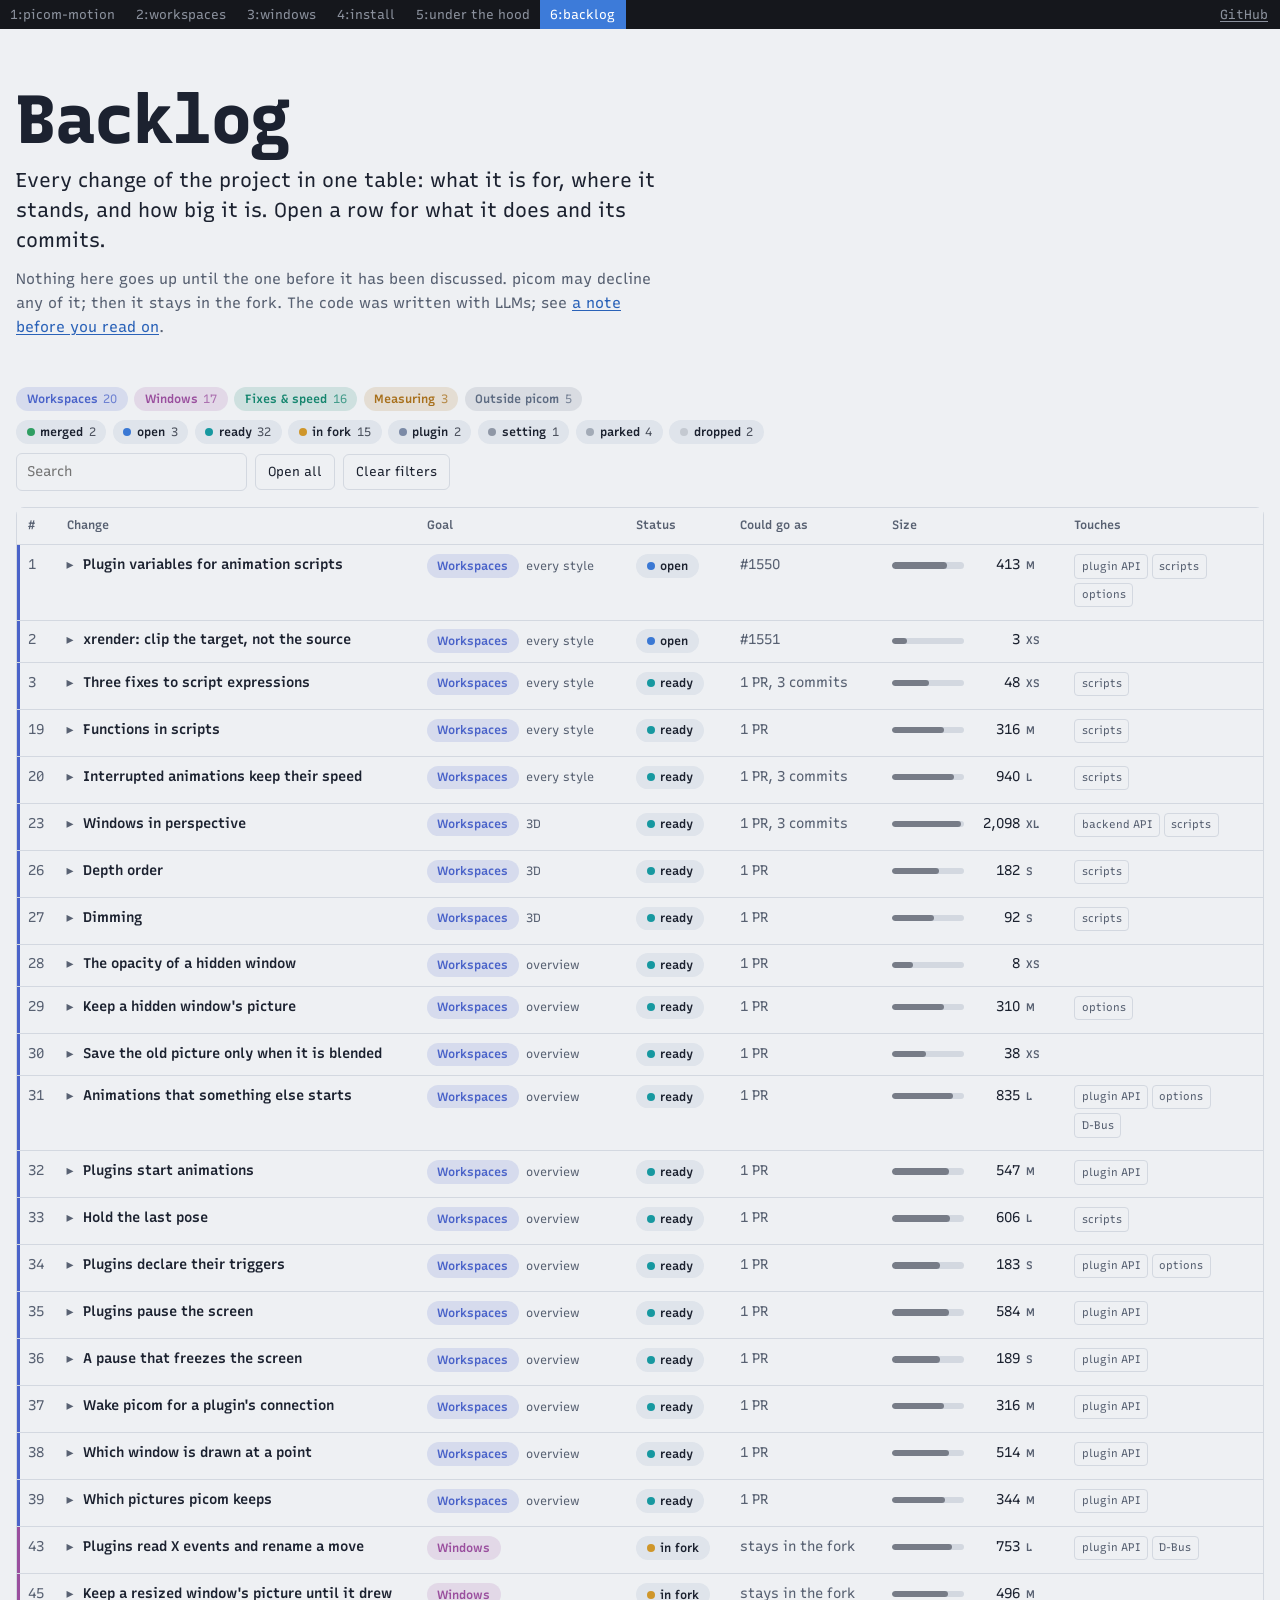
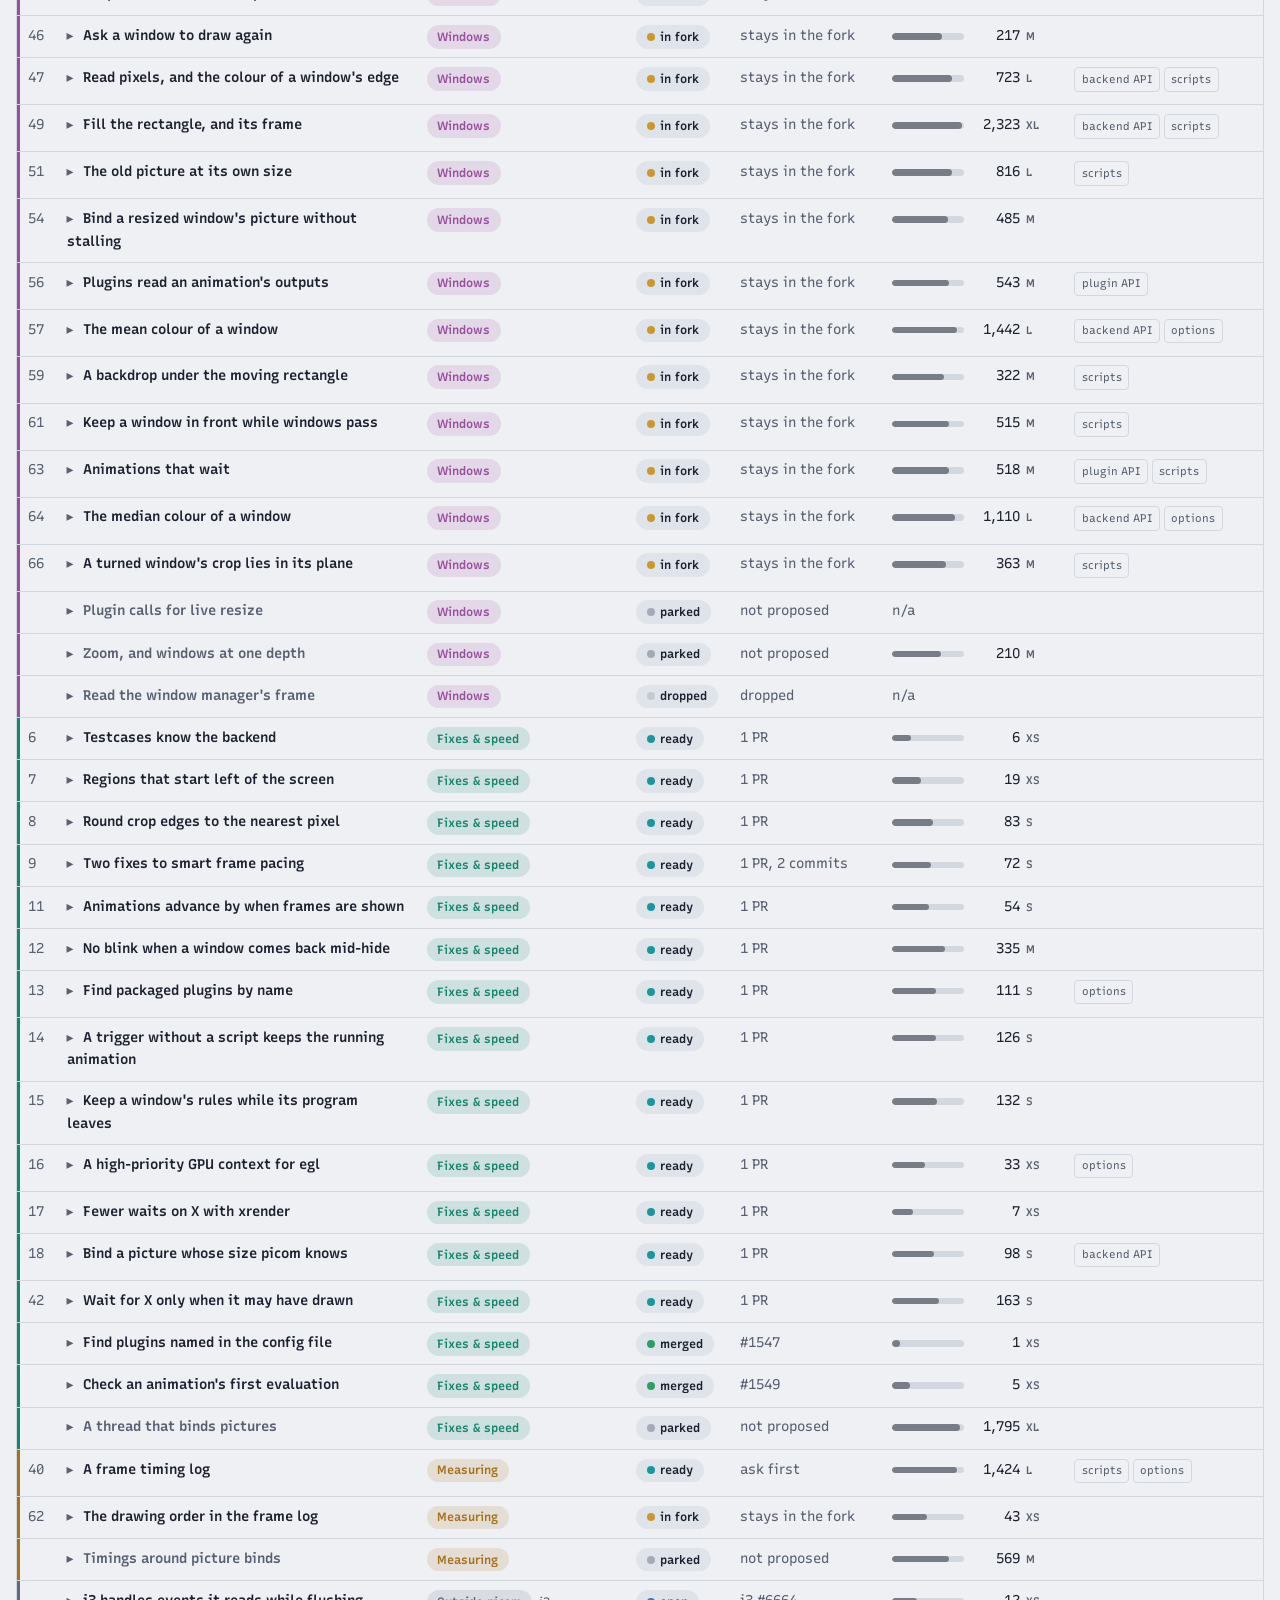
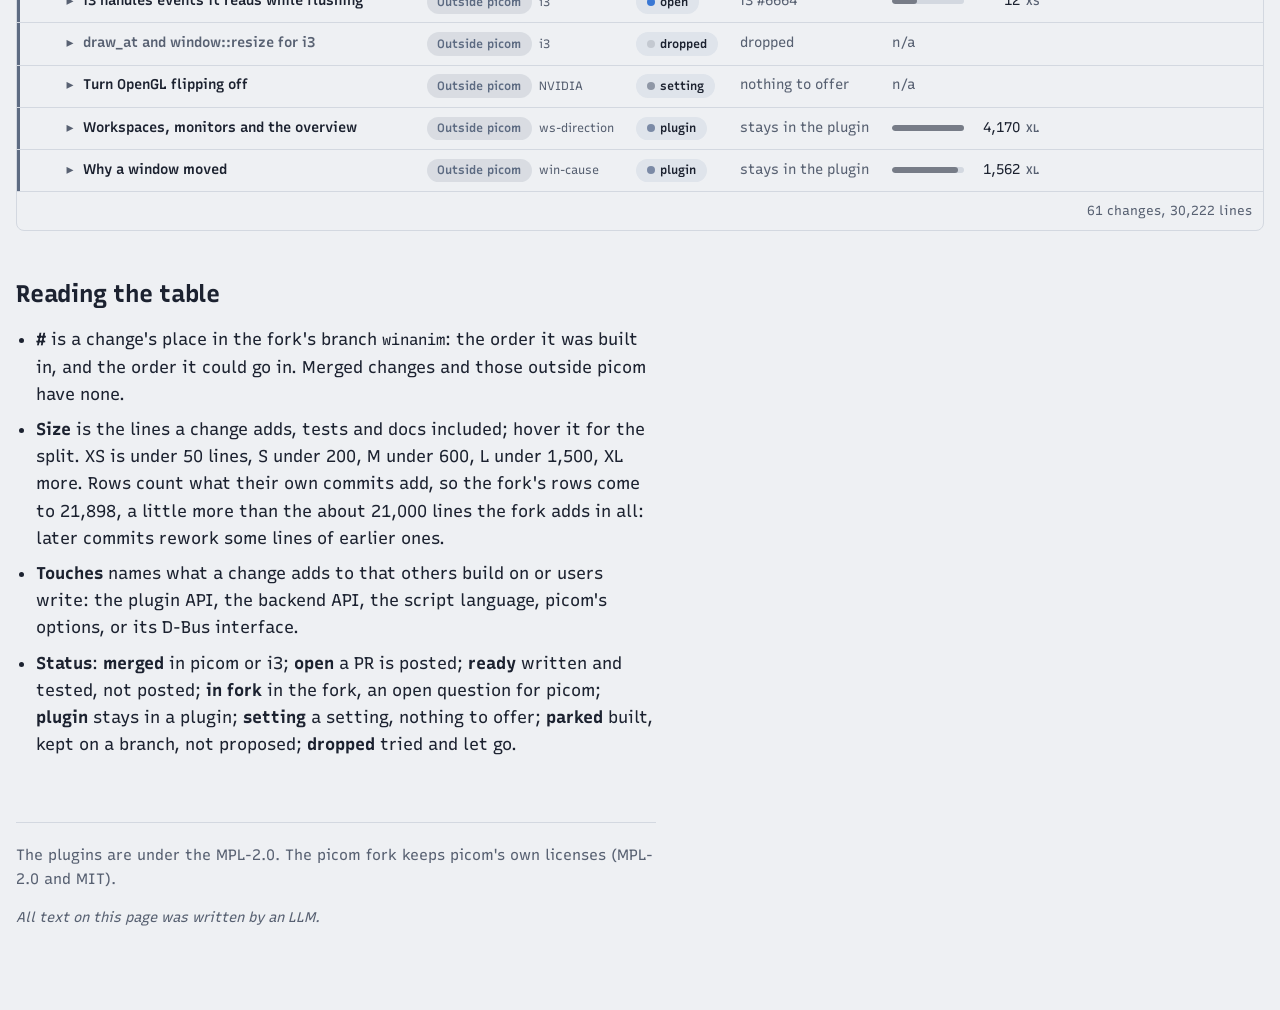
==== backlog.html @ c32fa24a "Give the backlog a page of its own, as a table to sort and filter The backlog leaves Under the hood " ====
<!doctype html>
<html lang="en">
<head>
<meta charset="utf-8">
<meta name="viewport" content="width=device-width, initial-scale=1">
<title>Backlog</title>
<meta name="description" content="Every change of picom-motion in one table: what it is for, where it stands, and how big it is.">
<meta property="og:title" content="Backlog: picom-motion">
<meta property="og:description" content="Every change of picom-motion in one table: what it is for, where it stands, and how big it is.">
<meta property="og:image" content="https://jornc.github.io/picom-motion/workspaces-slide.png">
<link rel="icon" href="data:,">
<script>document.documentElement.classList.add("js")</script>
<link rel="preconnect" href="https://fonts.googleapis.com">
<link rel="preconnect" href="https://fonts.gstatic.com" crossorigin>
<link rel="stylesheet" href="https://fonts.googleapis.com/css2?family=Recursive:wght,MONO@300..900,0..1&amp;display=swap">
<link rel="stylesheet" href="style.css">
<script src="site.js" defer></script>
<script src="backlog.js" defer></script>
</head>
<body>
<nav class="bar" aria-label="Pages">
	<ol>
		<li><a href="index.html">1:picom-motion</a></li>
		<li><a href="workspaces.html">2:workspaces</a></li>
		<li><a href="windows.html">3:windows</a></li>
		<li><a href="install.html">4:install</a></li>
		<li><a href="under-the-hood.html">5:under the hood</a></li>
		<li><a href="backlog.html" aria-current="page">6:backlog</a></li>
	</ol>
	<a class="status mono" href="https://github.com/JornC/picom-motion">GitHub</a>
</nav>

<div class="page wide">
	<header class="text">
		<h1 class="mono">Backlog</h1>
		<p class="lede">Every change of the project in one table: what it is for, where it stands, and how big it is. Open a row for what it does and its commits.</p>
		<p class="note">Nothing here goes up until the one before it has been discussed. picom may decline any of it; then it stays in the fork. The code was written with LLMs; see <a href="index.html#note">a note before you read on</a>.</p>
	</header>

	<main>
		<section class="board" aria-label="The backlog">
			<div class="toolbar">
				<div class="filters" role="group" aria-label="Goal"><button type="button" class="chip goal-ws" data-filter="goal" data-key="ws" aria-pressed="false">Workspaces <span class="count">20</span></button><button type="button" class="chip goal-win" data-filter="goal" data-key="win" aria-pressed="false">Windows <span class="count">17</span></button><button type="button" class="chip goal-fix" data-filter="goal" data-key="fix" aria-pressed="false">Fixes &amp; speed <span class="count">16</span></button><button type="button" class="chip goal-meas" data-filter="goal" data-key="meas" aria-pressed="false">Measuring <span class="count">3</span></button><button type="button" class="chip goal-out" data-filter="goal" data-key="out" aria-pressed="false">Outside picom <span class="count">5</span></button></div>
				<div class="filters" role="group" aria-label="Status"><button type="button" class="pill st-merged" data-filter="status" data-key="merged" aria-pressed="false" title="in picom or i3">merged <span class="count">2</span></button><button type="button" class="pill st-open" data-filter="status" data-key="open" aria-pressed="false" title="a PR is posted">open <span class="count">3</span></button><button type="button" class="pill st-ready" data-filter="status" data-key="ready" aria-pressed="false" title="written and tested, not posted">ready <span class="count">32</span></button><button type="button" class="pill st-fork" data-filter="status" data-key="fork" aria-pressed="false" title="in the fork, an open question for picom">in fork <span class="count">15</span></button><button type="button" class="pill st-plugin" data-filter="status" data-key="plugin" aria-pressed="false" title="stays in a plugin">plugin <span class="count">2</span></button><button type="button" class="pill st-setting" data-filter="status" data-key="setting" aria-pressed="false" title="a setting, nothing to offer">setting <span class="count">1</span></button><button type="button" class="pill st-parked" data-filter="status" data-key="parked" aria-pressed="false" title="built, kept on a branch, not proposed">parked <span class="count">4</span></button><button type="button" class="pill st-dropped" data-filter="status" data-key="dropped" aria-pressed="false" title="tried and let go">dropped <span class="count">2</span></button></div>
				<div class="tools">
					<input type="search" placeholder="Search" aria-label="Search the backlog">
					<button type="button" class="plain" data-action="expand">Open all</button>
					<button type="button" class="plain" data-action="reset">Clear filters</button>
				</div>
			</div>
			<div class="sheetwrap">
			<table class="sheet">
				<thead>
					<tr>
						<th scope="col" class="num"><button type="button" data-sort="num">#</button></th>
						<th scope="col" class="change"><button type="button" data-sort="change">Change</button></th>
						<th scope="col" class="goal"><button type="button" data-sort="goal">Goal</button></th>
						<th scope="col" class="status"><button type="button" data-sort="status">Status</button></th>
						<th scope="col" class="go"><button type="button" data-sort="go">Could go as</button></th>
						<th scope="col" class="size"><button type="button" data-sort="size">Size</button></th>
						<th scope="col" class="touches">Touches</th>
					</tr>
				</thead>
				<tbody>
<tr class="g-ws" data-goal="ws" data-status="open" data-order="1" data-text="plugin variables for animation scripts plugins add variables that animation scripts read, such as which way a workspace switch went. both plugins are built on it. their names start with plugin-, as asked in review. every style #1550"><td class="num mono" data-label="#" data-v="1">1</td><td class="change" data-v="plugin variables for animation scripts"><details><summary>Plugin variables for animation scripts</summary></details></td><td class="goal" data-label="Goal" data-v="1"><span class="chip goal-ws">Workspaces</span><span class="part">every style</span></td><td class="status" data-label="Status" data-v="2"><span class="pill st-open" title="a PR is posted">open</span></td><td class="go" data-label="Could go as" data-v="#1550">#1550</td><td class="size" data-label="Size" data-v="413" title="411 C, 2 docs"><span class="sizebar"><span style="width:76%"></span></span><span class="sizenum">413</span><span class="bucket">M</span></td><td class="touches" data-label="Touches"><span class="touch">plugin API</span><span class="touch">scripts</span><span class="touch">options</span></td></tr><tr class="more" data-goal="ws"><td class="num"></td><td colspan="6"><div class="moreinner"><p>Plugins add variables that animation scripts read, such as which way a workspace switch went. Both plugins are built on it. Their names start with plugin-, as asked in review.</p><dl class="facts"><dt>For</dt><dd>every switch style</dd><dt>Lines added</dt><dd>411 C, 2 docs</dd></dl><ul class="commits"><li><a class="mono" href="https://github.com/JornC/picom/commit/b55e2d8fb4ad1dbbbb7ba9a36d1ab6341e873449">b55e2d8f</a> api: let plugins add animation variables for scripts</li></ul><p class="links"><a href="https://github.com/yshui/picom/pull/1550">#1550</a></p></div></td></tr>
<tr class="g-ws" data-goal="ws" data-status="open" data-order="2" data-text="xrender: clip the target, not the source when xrender copied part of a picture with a clip, it clipped the wrong picture, so a slide cut to one monitor could spill onto the other. someone else confirmed it and wrote a regression test (#1553). every style #1551"><td class="num mono" data-label="#" data-v="2">2</td><td class="change" data-v="xrender: clip the target, not the source"><details><summary>xrender: clip the target, not the source</summary></details></td><td class="goal" data-label="Goal" data-v="1"><span class="chip goal-ws">Workspaces</span><span class="part">every style</span></td><td class="status" data-label="Status" data-v="2"><span class="pill st-open" title="a PR is posted">open</span></td><td class="go" data-label="Could go as" data-v="#1551">#1551</td><td class="size" data-label="Size" data-v="3" title="3 C"><span class="sizebar"><span style="width:21%"></span></span><span class="sizenum">3</span><span class="bucket">XS</span></td><td class="touches" data-label="Touches"></td></tr><tr class="more" data-goal="ws"><td class="num"></td><td colspan="6"><div class="moreinner"><p>When xrender copied part of a picture with a clip, it clipped the wrong picture, so a slide cut to one monitor could spill onto the other. Someone else confirmed it and wrote a regression test (#1553).</p><dl class="facts"><dt>For</dt><dd>every switch style</dd><dt>Lines added</dt><dd>3 C</dd></dl><ul class="commits"><li><a class="mono" href="https://github.com/JornC/picom/commit/28e63a7f5212fd5b7914a78929b2b19ef9689ee0">28e63a7f</a> backend/xrender: clip the target, not the source, in copy_area</li></ul><p class="links"><a href="https://github.com/yshui/picom/pull/1551">#1551</a> <a href="https://github.com/yshui/picom/pull/1553">#1553</a></p></div></td></tr>
<tr class="g-ws" data-goal="ws" data-status="ready" data-order="3" data-text="three fixes to script expressions an unclosed ( crashed picom while reading its config, numbers were folded wrong (2 - 1 gave 3), and a misspelled name with a minus gave a confusing error. each fix has a test. every style 1 pr, 3 commits"><td class="num mono" data-label="#" data-v="3">3</td><td class="change" data-v="three fixes to script expressions"><details><summary>Three fixes to script expressions</summary></details></td><td class="goal" data-label="Goal" data-v="1"><span class="chip goal-ws">Workspaces</span><span class="part">every style</span></td><td class="status" data-label="Status" data-v="3"><span class="pill st-ready" title="written and tested, not posted">ready</span></td><td class="go" data-label="Could go as" data-v="1 PR, 3 commits">1 PR, 3 commits</td><td class="size" data-label="Size" data-v="48" title="48 C"><span class="sizebar"><span style="width:51%"></span></span><span class="sizenum">48</span><span class="bucket">XS</span></td><td class="touches" data-label="Touches"><span class="touch">scripts</span></td></tr><tr class="more" data-goal="ws"><td class="num"></td><td colspan="6"><div class="moreinner"><p>An unclosed ( crashed picom while reading its config, numbers were folded wrong (2 - 1 gave 3), and a misspelled name with a minus gave a confusing error. Each fix has a test.</p><dl class="facts"><dt>For</dt><dd>every switch style</dd><dt>Lines added</dt><dd>48 C</dd></dl><ul class="commits"><li><a class="mono" href="https://github.com/JornC/picom/commit/dfa7a076490642b141b3d15eed71d0b9437cbafc">dfa7a076</a> transition: report an unmatched &#x27;(&#x27; instead of crashing</li><li><a class="mono" href="https://github.com/JornC/picom/commit/ccda859d1512d5f63fb4beba0c6391d82fcb25cf">ccda859d</a> transition: fix the folding of expressions of two numbers</li><li><a class="mono" href="https://github.com/JornC/picom/commit/78de546de36689816642d88f63cfb17dfa755333">78de546d</a> transition: report the right error for a negated name</li></ul></div></td></tr>
<tr class="g-ws" data-goal="ws" data-status="ready" data-order="19" data-text="functions in scripts expressions only had + - * / ^ and parentheses. this adds abs, sqrt, floor, ceil, round, sin, cos, tan, min, max, mod and pi. every switch style uses some of them. every style 1 pr"><td class="num mono" data-label="#" data-v="19">19</td><td class="change" data-v="functions in scripts"><details><summary>Functions in scripts</summary></details></td><td class="goal" data-label="Goal" data-v="1"><span class="chip goal-ws">Workspaces</span><span class="part">every style</span></td><td class="status" data-label="Status" data-v="3"><span class="pill st-ready" title="written and tested, not posted">ready</span></td><td class="go" data-label="Could go as" data-v="1 PR">1 PR</td><td class="size" data-label="Size" data-v="316" title="306 C, 10 docs"><span class="sizebar"><span style="width:73%"></span></span><span class="sizenum">316</span><span class="bucket">M</span></td><td class="touches" data-label="Touches"><span class="touch">scripts</span></td></tr><tr class="more" data-goal="ws"><td class="num"></td><td colspan="6"><div class="moreinner"><p>Expressions only had + - * / ^ and parentheses. This adds abs, sqrt, floor, ceil, round, sin, cos, tan, min, max, mod and pi. Every switch style uses some of them.</p><dl class="facts"><dt>For</dt><dd>every switch style</dd><dt>Comes after</dt><dd>#1550 and the expression fixes</dd><dt>Lines added</dt><dd>306 C, 10 docs</dd></dl><ul class="commits"><li><a class="mono" href="https://github.com/JornC/picom/commit/f9114b6ec5bf3e18f9bd5419459c9bf8d036c4eb">f9114b6e</a> transition: add functions to animation script expressions</li></ul></div></td></tr>
<tr class="g-ws" data-goal="ws" data-status="ready" data-order="20" data-text="interrupted animations keep their speed when a new animation interrupts one, a script can read the value and speed the old one left, a curve can start at that speed, and a spring curve settles from it. a switch during a switch carries on instead of starting over. every style 1 pr, 3 commits"><td class="num mono" data-label="#" data-v="20">20</td><td class="change" data-v="interrupted animations keep their speed"><details><summary>Interrupted animations keep their speed</summary></details></td><td class="goal" data-label="Goal" data-v="1"><span class="chip goal-ws">Workspaces</span><span class="part">every style</span></td><td class="status" data-label="Status" data-v="3"><span class="pill st-ready" title="written and tested, not posted">ready</span></td><td class="go" data-label="Could go as" data-v="1 PR, 3 commits">1 PR, 3 commits</td><td class="size" data-label="Size" data-v="940" title="890 C, 50 docs"><span class="sizebar"><span style="width:86%"></span></span><span class="sizenum">940</span><span class="bucket">L</span></td><td class="touches" data-label="Touches"><span class="touch">scripts</span></td></tr><tr class="more" data-goal="ws"><td class="num"></td><td colspan="6"><div class="moreinner"><p>When a new animation interrupts one, a script can read the value and speed the old one left, a curve can start at that speed, and a spring curve settles from it. A switch during a switch carries on instead of starting over.</p><dl class="facts"><dt>For</dt><dd>every switch style</dd><dt>Comes after</dt><dd>functions in scripts</dd><dt>Lines added</dt><dd>890 C, 50 docs</dd></dl><ul class="commits"><li><a class="mono" href="https://github.com/JornC/picom/commit/a0e40742ff223cfd90902bf928e17152b9d3d84e">a0e40742</a> transition: let an interrupted animation read the state it interrupted</li><li><a class="mono" href="https://github.com/JornC/picom/commit/1f9205998edd223a845e3c0f2d030b6f8b4a6012">1f920599</a> transition: let a timing function start at a given speed</li><li><a class="mono" href="https://github.com/JornC/picom/commit/16bd276c92359d27a1d5b1913203b6e8ccd52667">16bd276c</a> transition: add the spring timing function</li></ul></div></td></tr>
<tr class="g-ws" data-goal="ws" data-status="ready" data-order="23" data-text="windows in perspective a blit could only draw a rectangle, moved and scaled. a new backend call draws a window through a mesh, scripts can move its four corners, and its shadow, blur and frame opacity follow when it turns. for cube, flip and unfold. 3d 1 pr, 3 commits"><td class="num mono" data-label="#" data-v="23">23</td><td class="change" data-v="windows in perspective"><details><summary>Windows in perspective</summary></details></td><td class="goal" data-label="Goal" data-v="1"><span class="chip goal-ws">Workspaces</span><span class="part">3D</span></td><td class="status" data-label="Status" data-v="3"><span class="pill st-ready" title="written and tested, not posted">ready</span></td><td class="go" data-label="Could go as" data-v="1 PR, 3 commits">1 PR, 3 commits</td><td class="size" data-label="Size" data-v="2098" title="1684 C, 408 tests, 6 docs"><span class="sizebar"><span style="width:96%"></span></span><span class="sizenum">2,098</span><span class="bucket">XL</span></td><td class="touches" data-label="Touches"><span class="touch">backend API</span><span class="touch">scripts</span></td></tr><tr class="more" data-goal="ws"><td class="num"></td><td colspan="6"><div class="moreinner"><p>A blit could only draw a rectangle, moved and scaled. A new backend call draws a window through a mesh, scripts can move its four corners, and its shadow, blur and frame opacity follow when it turns. For cube, flip and unfold.</p><dl class="facts"><dt>For</dt><dd>the 3D styles</dd><dt>Comes after</dt><dd>the test runner change, the blink fix and the sized bind</dd><dt>Lines added</dt><dd>1,684 C, 408 tests, 6 docs</dd></dl><ul class="commits"><li><a class="mono" href="https://github.com/JornC/picom/commit/30e2897d3396f1a86b5740d44fa35a6dd0006de5">30e2897d</a> backend: draw a blit through a mesh</li><li><a class="mono" href="https://github.com/JornC/picom/commit/58d9e64bf9b3713709d92a858fd581b0ba274049">58d9e64b</a> win: let animation scripts move a window&#x27;s corners</li><li><a class="mono" href="https://github.com/JornC/picom/commit/e51d9daaafb050b632a157fc0207181b276eebd9">e51d9daa</a> renderer: draw the shadow, blur and frame opacity of a turned window</li></ul></div></td></tr>
<tr class="g-ws" data-goal="ws" data-status="ready" data-order="26" data-text="depth order turned windows that overlap in 3d must be drawn farthest first, which the stacking order doesn&#x27;t know. scripts can order windows by depth. 3d 1 pr"><td class="num mono" data-label="#" data-v="26">26</td><td class="change" data-v="depth order"><details><summary>Depth order</summary></details></td><td class="goal" data-label="Goal" data-v="1"><span class="chip goal-ws">Workspaces</span><span class="part">3D</span></td><td class="status" data-label="Status" data-v="3"><span class="pill st-ready" title="written and tested, not posted">ready</span></td><td class="go" data-label="Could go as" data-v="1 PR">1 PR</td><td class="size" data-label="Size" data-v="182" title="91 tests, 89 C, 2 docs"><span class="sizebar"><span style="width:66%"></span></span><span class="sizenum">182</span><span class="bucket">S</span></td><td class="touches" data-label="Touches"><span class="touch">scripts</span></td></tr><tr class="more" data-goal="ws"><td class="num"></td><td colspan="6"><div class="moreinner"><p>Turned windows that overlap in 3D must be drawn farthest first, which the stacking order doesn&#x27;t know. Scripts can order windows by depth.</p><dl class="facts"><dt>For</dt><dd>the 3D styles</dd><dt>Comes after</dt><dd>windows in perspective</dd><dt>Lines added</dt><dd>91 tests, 89 C, 2 docs</dd></dl><ul class="commits"><li><a class="mono" href="https://github.com/JornC/picom/commit/fc83a9008ce0149ac3212138a2a0269e04df5562">fc83a900</a> win: let animation scripts order windows by depth</li></ul></div></td></tr>
<tr class="g-ws" data-goal="ws" data-status="ready" data-order="27" data-text="dimming a script could darken a window only by lowering its opacity, so over a light wallpaper it got lighter. scripts can dim a window for real, as inactive-dim does. 3d 1 pr"><td class="num mono" data-label="#" data-v="27">27</td><td class="change" data-v="dimming"><details><summary>Dimming</summary></details></td><td class="goal" data-label="Goal" data-v="1"><span class="chip goal-ws">Workspaces</span><span class="part">3D</span></td><td class="status" data-label="Status" data-v="3"><span class="pill st-ready" title="written and tested, not posted">ready</span></td><td class="go" data-label="Could go as" data-v="1 PR">1 PR</td><td class="size" data-label="Size" data-v="92" title="75 tests, 15 C, 2 docs"><span class="sizebar"><span style="width:58%"></span></span><span class="sizenum">92</span><span class="bucket">S</span></td><td class="touches" data-label="Touches"><span class="touch">scripts</span></td></tr><tr class="more" data-goal="ws"><td class="num"></td><td colspan="6"><div class="moreinner"><p>A script could darken a window only by lowering its opacity, so over a light wallpaper it got lighter. Scripts can dim a window for real, as inactive-dim does.</p><dl class="facts"><dt>For</dt><dd>the 3D styles</dd><dt>Comes after</dt><dd>the test runner change</dd><dt>Lines added</dt><dd>75 tests, 15 C, 2 docs</dd></dl><ul class="commits"><li><a class="mono" href="https://github.com/JornC/picom/commit/43120378091d973d2ba41bb80b07b332754a9d32">43120378</a> win: let animation scripts dim a window</li></ul></div></td></tr>
<tr class="g-ws" data-goal="ws" data-status="ready" data-order="28" data-text="the opacity of a hidden window a hidden window&#x27;s opacity reads 0, so a script that draws it can&#x27;t tell its normal opacity. a new input gives the opacity it has while shown. overview 1 pr"><td class="num mono" data-label="#" data-v="28">28</td><td class="change" data-v="the opacity of a hidden window"><details><summary>The opacity of a hidden window</summary></details></td><td class="goal" data-label="Goal" data-v="1"><span class="chip goal-ws">Workspaces</span><span class="part">overview</span></td><td class="status" data-label="Status" data-v="3"><span class="pill st-ready" title="written and tested, not posted">ready</span></td><td class="go" data-label="Could go as" data-v="1 PR">1 PR</td><td class="size" data-label="Size" data-v="8" title="6 C, 2 docs"><span class="sizebar"><span style="width:30%"></span></span><span class="sizenum">8</span><span class="bucket">XS</span></td><td class="touches" data-label="Touches"></td></tr><tr class="more" data-goal="ws"><td class="num"></td><td colspan="6"><div class="moreinner"><p>A hidden window&#x27;s opacity reads 0, so a script that draws it can&#x27;t tell its normal opacity. A new input gives the opacity it has while shown.</p><dl class="facts"><dt>For</dt><dd>the overview and switches that pass workspaces</dd><dt>Lines added</dt><dd>6 C, 2 docs</dd></dl><ul class="commits"><li><a class="mono" href="https://github.com/JornC/picom/commit/a2546a8aa21049061a7b1389724c846aa5b6bf92">a2546a8a</a> win: add the window-mapped-opacity input</li></ul></div></td></tr>
<tr class="g-ws" data-goal="ws" data-status="ready" data-order="29" data-text="keep a hidden window&#x27;s picture picom freed a window&#x27;s picture once it was hidden, so nothing could draw a hidden window. a rule option keeps its last picture, for the cube&#x27;s other sides and the overview. overview 1 pr"><td class="num mono" data-label="#" data-v="29">29</td><td class="change" data-v="keep a hidden window&#x27;s picture"><details><summary>Keep a hidden window&#x27;s picture</summary></details></td><td class="goal" data-label="Goal" data-v="1"><span class="chip goal-ws">Workspaces</span><span class="part">overview</span></td><td class="status" data-label="Status" data-v="3"><span class="pill st-ready" title="written and tested, not posted">ready</span></td><td class="go" data-label="Could go as" data-v="1 PR">1 PR</td><td class="size" data-label="Size" data-v="310" title="236 tests, 71 C, 3 docs"><span class="sizebar"><span style="width:73%"></span></span><span class="sizenum">310</span><span class="bucket">M</span></td><td class="touches" data-label="Touches"><span class="touch">options</span></td></tr><tr class="more" data-goal="ws"><td class="num"></td><td colspan="6"><div class="moreinner"><p>picom freed a window&#x27;s picture once it was hidden, so nothing could draw a hidden window. A rule option keeps its last picture, for the cube&#x27;s other sides and the overview.</p><dl class="facts"><dt>For</dt><dd>the overview and switches that pass workspaces</dd><dt>Comes after</dt><dd>the test runner change and the opacity of a hidden window</dd><dt>Lines added</dt><dd>236 tests, 71 C, 3 docs</dd></dl><ul class="commits"><li><a class="mono" href="https://github.com/JornC/picom/commit/e73cdd7a7195e1b189e3bf54d07142546d5a7e90">e73cdd7a</a> win: add per-window option keep-image-when-hidden</li></ul></div></td></tr>
<tr class="g-ws" data-goal="ws" data-status="ready" data-order="30" data-text="save the old picture only when it is blended picom copied the old picture for every animation on a changed window, even when no script read it; on nvidia a copy at the window&#x27;s size. now only for scripts that blend it. overview 1 pr"><td class="num mono" data-label="#" data-v="30">30</td><td class="change" data-v="save the old picture only when it is blended"><details><summary>Save the old picture only when it is blended</summary></details></td><td class="goal" data-label="Goal" data-v="1"><span class="chip goal-ws">Workspaces</span><span class="part">overview</span></td><td class="status" data-label="Status" data-v="3"><span class="pill st-ready" title="written and tested, not posted">ready</span></td><td class="go" data-label="Could go as" data-v="1 PR">1 PR</td><td class="size" data-label="Size" data-v="38" title="29 tests, 9 C"><span class="sizebar"><span style="width:48%"></span></span><span class="sizenum">38</span><span class="bucket">XS</span></td><td class="touches" data-label="Touches"></td></tr><tr class="more" data-goal="ws"><td class="num"></td><td colspan="6"><div class="moreinner"><p>picom copied the old picture for every animation on a changed window, even when no script read it; on NVIDIA a copy at the window&#x27;s size. Now only for scripts that blend it.</p><dl class="facts"><dt>For</dt><dd>the overview and switches that pass workspaces</dd><dt>Comes after</dt><dd>keeping a hidden window&#x27;s picture</dd><dt>Lines added</dt><dd>29 tests, 9 C</dd></dl><p class="rownote">It could also be part of the PR before it.</p><ul class="commits"><li><a class="mono" href="https://github.com/JornC/picom/commit/79b58474eec6074d01555ff580d9d9a491f0d440">79b58474</a> win: save the old image only for an animation that blends it</li></ul></div></td></tr>
<tr class="g-ws" data-goal="ws" data-status="ready" data-order="31" data-text="animations that something else starts picom starts an animation only when a window changes. custom triggers and a d-bus call let something else start one, such as for the windows of the workspaces a switch passes. overview 1 pr"><td class="num mono" data-label="#" data-v="31">31</td><td class="change" data-v="animations that something else starts"><details><summary>Animations that something else starts</summary></details></td><td class="goal" data-label="Goal" data-v="1"><span class="chip goal-ws">Workspaces</span><span class="part">overview</span></td><td class="status" data-label="Status" data-v="3"><span class="pill st-ready" title="written and tested, not posted">ready</span></td><td class="go" data-label="Could go as" data-v="1 PR">1 PR</td><td class="size" data-label="Size" data-v="835" title="510 C, 295 tests, 30 docs"><span class="sizebar"><span style="width:85%"></span></span><span class="sizenum">835</span><span class="bucket">L</span></td><td class="touches" data-label="Touches"><span class="touch">plugin API</span><span class="touch">options</span><span class="touch">D-Bus</span></td></tr><tr class="more" data-goal="ws"><td class="num"></td><td colspan="6"><div class="moreinner"><p>picom starts an animation only when a window changes. Custom triggers and a D-Bus call let something else start one, such as for the windows of the workspaces a switch passes.</p><dl class="facts"><dt>For</dt><dd>the overview and switches that pass workspaces</dd><dt>Comes after</dt><dd>#1550 and keeping a hidden window&#x27;s picture</dd><dt>Lines added</dt><dd>510 C, 295 tests, 30 docs</dd></dl><ul class="commits"><li><a class="mono" href="https://github.com/JornC/picom/commit/eb63e45386f5db042a5b15eb574886beeb1907c9">eb63e453</a> config, dbus: add custom animation triggers and StartAnimations</li></ul></div></td></tr>
<tr class="g-ws" data-goal="ws" data-status="ready" data-order="32" data-text="plugins start animations a plugin could add variables (#1550) but not start an animation. now it can, from a frame callback. overview 1 pr"><td class="num mono" data-label="#" data-v="32">32</td><td class="change" data-v="plugins start animations"><details><summary>Plugins start animations</summary></details></td><td class="goal" data-label="Goal" data-v="1"><span class="chip goal-ws">Workspaces</span><span class="part">overview</span></td><td class="status" data-label="Status" data-v="3"><span class="pill st-ready" title="written and tested, not posted">ready</span></td><td class="go" data-label="Could go as" data-v="1 PR">1 PR</td><td class="size" data-label="Size" data-v="547" title="373 tests, 171 C, 3 docs"><span class="sizebar"><span style="width:80%"></span></span><span class="sizenum">547</span><span class="bucket">M</span></td><td class="touches" data-label="Touches"><span class="touch">plugin API</span></td></tr><tr class="more" data-goal="ws"><td class="num"></td><td colspan="6"><div class="moreinner"><p>A plugin could add variables (#1550) but not start an animation. Now it can, from a frame callback.</p><dl class="facts"><dt>For</dt><dd>the overview and switches that pass workspaces</dd><dt>Comes after</dt><dd>custom triggers</dd><dt>Lines added</dt><dd>373 tests, 171 C, 3 docs</dd></dl><ul class="commits"><li><a class="mono" href="https://github.com/JornC/picom/commit/4d163a4d1cdfca939ad48810095493513e5e1d5d">4d163a4d</a> api: let plugins start animations from a frame callback</li></ul></div></td></tr>
<tr class="g-ws" data-goal="ws" data-status="ready" data-order="33" data-text="hold the last pose when an animation ends, the window goes back to its normal place. an overview that stays open until a key is pressed needs the windows to stay where the animation put them. overview 1 pr"><td class="num mono" data-label="#" data-v="33">33</td><td class="change" data-v="hold the last pose"><details><summary>Hold the last pose</summary></details></td><td class="goal" data-label="Goal" data-v="1"><span class="chip goal-ws">Workspaces</span><span class="part">overview</span></td><td class="status" data-label="Status" data-v="3"><span class="pill st-ready" title="written and tested, not posted">ready</span></td><td class="go" data-label="Could go as" data-v="1 PR">1 PR</td><td class="size" data-label="Size" data-v="606" title="491 tests, 108 C, 7 docs"><span class="sizebar"><span style="width:81%"></span></span><span class="sizenum">606</span><span class="bucket">L</span></td><td class="touches" data-label="Touches"><span class="touch">scripts</span></td></tr><tr class="more" data-goal="ws"><td class="num"></td><td colspan="6"><div class="moreinner"><p>When an animation ends, the window goes back to its normal place. An overview that stays open until a key is pressed needs the windows to stay where the animation put them.</p><dl class="facts"><dt>For</dt><dd>the overview and switches that pass workspaces</dd><dt>Comes after</dt><dd>interrupted animations and custom triggers</dd><dt>Lines added</dt><dd>491 tests, 108 C, 7 docs</dd></dl><ul class="commits"><li><a class="mono" href="https://github.com/JornC/picom/commit/4bb1c0bde6b4f6b3485bf586dc2b409291b2bc1b">4bb1c0bd</a> win: let an animation hold its last pose</li></ul></div></td></tr>
<tr class="g-ws" data-goal="ws" data-status="ready" data-order="34" data-text="plugins declare their triggers a plugin&#x27;s custom triggers had to be listed in the user&#x27;s config as well. the plugin declares them itself. overview 1 pr"><td class="num mono" data-label="#" data-v="34">34</td><td class="change" data-v="plugins declare their triggers"><details><summary>Plugins declare their triggers</summary></details></td><td class="goal" data-label="Goal" data-v="1"><span class="chip goal-ws">Workspaces</span><span class="part">overview</span></td><td class="status" data-label="Status" data-v="3"><span class="pill st-ready" title="written and tested, not posted">ready</span></td><td class="go" data-label="Could go as" data-v="1 PR">1 PR</td><td class="size" data-label="Size" data-v="183" title="172 C, 10 tests, 1 docs"><span class="sizebar"><span style="width:67%"></span></span><span class="sizenum">183</span><span class="bucket">S</span></td><td class="touches" data-label="Touches"><span class="touch">plugin API</span><span class="touch">options</span></td></tr><tr class="more" data-goal="ws"><td class="num"></td><td colspan="6"><div class="moreinner"><p>A plugin&#x27;s custom triggers had to be listed in the user&#x27;s config as well. The plugin declares them itself.</p><dl class="facts"><dt>For</dt><dd>the overview and switches that pass workspaces</dd><dt>Comes after</dt><dd>plugins start animations</dd><dt>Lines added</dt><dd>172 C, 10 tests, 1 docs</dd></dl><ul class="commits"><li><a class="mono" href="https://github.com/JornC/picom/commit/d00d72747b718bbf6c519a0e202122e8fb8039b2">d00d7274</a> api: let plugins declare the custom triggers they start</li></ul></div></td></tr>
<tr class="g-ws" data-goal="ws" data-status="ready" data-order="35" data-text="plugins pause the screen a plugin that needs an answer from the x server before it can set an animation&#x27;s variables would hold up all of picom. instead it pauses the screen for that moment. overview 1 pr"><td class="num mono" data-label="#" data-v="35">35</td><td class="change" data-v="plugins pause the screen"><details><summary>Plugins pause the screen</summary></details></td><td class="goal" data-label="Goal" data-v="1"><span class="chip goal-ws">Workspaces</span><span class="part">overview</span></td><td class="status" data-label="Status" data-v="3"><span class="pill st-ready" title="written and tested, not posted">ready</span></td><td class="go" data-label="Could go as" data-v="1 PR">1 PR</td><td class="size" data-label="Size" data-v="584" title="348 tests, 236 C"><span class="sizebar"><span style="width:80%"></span></span><span class="sizenum">584</span><span class="bucket">M</span></td><td class="touches" data-label="Touches"><span class="touch">plugin API</span></td></tr><tr class="more" data-goal="ws"><td class="num"></td><td colspan="6"><div class="moreinner"><p>A plugin that needs an answer from the X server before it can set an animation&#x27;s variables would hold up all of picom. Instead it pauses the screen for that moment.</p><dl class="facts"><dt>For</dt><dd>the overview and switches that pass workspaces</dd><dt>Comes after</dt><dd>plugins start animations</dd><dt>Lines added</dt><dd>348 tests, 236 C</dd></dl><ul class="commits"><li><a class="mono" href="https://github.com/JornC/picom/commit/7adda078ae8b7d36d39cb53cde646802036ba381">7adda078</a> api: let plugins pause the screen</li></ul></div></td></tr>
<tr class="g-ws" data-goal="ws" data-status="ready" data-order="36" data-text="a pause that freezes the screen to get pictures of hidden windows, the window manager shows them one by one, and the user saw every step. a frozen pause keeps the last frame on screen meanwhile. overview 1 pr"><td class="num mono" data-label="#" data-v="36">36</td><td class="change" data-v="a pause that freezes the screen"><details><summary>A pause that freezes the screen</summary></details></td><td class="goal" data-label="Goal" data-v="1"><span class="chip goal-ws">Workspaces</span><span class="part">overview</span></td><td class="status" data-label="Status" data-v="3"><span class="pill st-ready" title="written and tested, not posted">ready</span></td><td class="go" data-label="Could go as" data-v="1 PR">1 PR</td><td class="size" data-label="Size" data-v="189" title="115 C, 74 tests"><span class="sizebar"><span style="width:67%"></span></span><span class="sizenum">189</span><span class="bucket">S</span></td><td class="touches" data-label="Touches"><span class="touch">plugin API</span></td></tr><tr class="more" data-goal="ws"><td class="num"></td><td colspan="6"><div class="moreinner"><p>To get pictures of hidden windows, the window manager shows them one by one, and the user saw every step. A frozen pause keeps the last frame on screen meanwhile.</p><dl class="facts"><dt>For</dt><dd>the overview and switches that pass workspaces</dd><dt>Comes after</dt><dd>plugins pause the screen</dd><dt>Lines added</dt><dd>115 C, 74 tests</dd></dl><p class="rownote">It could also be part of the PR before it.</p><ul class="commits"><li><a class="mono" href="https://github.com/JornC/picom/commit/ff7a06f850dc82cb264a89038cd14e2bfae476c3">ff7a06f8</a> api: let a plugin&#x27;s pause freeze the screen</li></ul></div></td></tr>
<tr class="g-ws" data-goal="ws" data-status="ready" data-order="37" data-text="wake picom for a plugin&#x27;s connection a plugin with its own x connection gets events picom doesn&#x27;t, like clicks in the overview. picom wakes when that connection has data. overview 1 pr"><td class="num mono" data-label="#" data-v="37">37</td><td class="change" data-v="wake picom for a plugin&#x27;s connection"><details><summary>Wake picom for a plugin&#x27;s connection</summary></details></td><td class="goal" data-label="Goal" data-v="1"><span class="chip goal-ws">Workspaces</span><span class="part">overview</span></td><td class="status" data-label="Status" data-v="3"><span class="pill st-ready" title="written and tested, not posted">ready</span></td><td class="go" data-label="Could go as" data-v="1 PR">1 PR</td><td class="size" data-label="Size" data-v="316" title="198 tests, 118 C"><span class="sizebar"><span style="width:73%"></span></span><span class="sizenum">316</span><span class="bucket">M</span></td><td class="touches" data-label="Touches"><span class="touch">plugin API</span></td></tr><tr class="more" data-goal="ws"><td class="num"></td><td colspan="6"><div class="moreinner"><p>A plugin with its own X connection gets events picom doesn&#x27;t, like clicks in the overview. picom wakes when that connection has data.</p><dl class="facts"><dt>For</dt><dd>the overview and switches that pass workspaces</dd><dt>Comes after</dt><dd>plugins start animations</dd><dt>Lines added</dt><dd>198 tests, 118 C</dd></dl><ul class="commits"><li><a class="mono" href="https://github.com/JornC/picom/commit/82023eab4aa2071079bff9d79ed5b45560ba0276">82023eab</a> api: let plugins wake picom when their connection has data</li></ul></div></td></tr>
<tr class="g-ws" data-goal="ws" data-status="ready" data-order="38" data-text="which window is drawn at a point an overview draws windows far from where x has them, so x can&#x27;t say which one was clicked. picom can. overview 1 pr"><td class="num mono" data-label="#" data-v="38">38</td><td class="change" data-v="which window is drawn at a point"><details><summary>Which window is drawn at a point</summary></details></td><td class="goal" data-label="Goal" data-v="1"><span class="chip goal-ws">Workspaces</span><span class="part">overview</span></td><td class="status" data-label="Status" data-v="3"><span class="pill st-ready" title="written and tested, not posted">ready</span></td><td class="go" data-label="Could go as" data-v="1 PR">1 PR</td><td class="size" data-label="Size" data-v="514" title="342 tests, 172 C"><span class="sizebar"><span style="width:79%"></span></span><span class="sizenum">514</span><span class="bucket">M</span></td><td class="touches" data-label="Touches"><span class="touch">plugin API</span></td></tr><tr class="more" data-goal="ws"><td class="num"></td><td colspan="6"><div class="moreinner"><p>An overview draws windows far from where X has them, so X can&#x27;t say which one was clicked. picom can.</p><dl class="facts"><dt>For</dt><dd>the overview and switches that pass workspaces</dd><dt>Comes after</dt><dd>perspective, depth order and plugins start animations</dd><dt>Lines added</dt><dd>342 tests, 172 C</dd></dl><ul class="commits"><li><a class="mono" href="https://github.com/JornC/picom/commit/14bdcec28cee3c61829cb86359b8b117d2b3f7ac">14bdcec2</a> api: let plugins find the window drawn at a point</li></ul></div></td></tr>
<tr class="g-ws" data-goal="ws" data-status="ready" data-order="39" data-text="which pictures picom keeps a plugin that refills the pictures of hidden windows needs to know which ones picom has, and keeps. overview 1 pr"><td class="num mono" data-label="#" data-v="39">39</td><td class="change" data-v="which pictures picom keeps"><details><summary>Which pictures picom keeps</summary></details></td><td class="goal" data-label="Goal" data-v="1"><span class="chip goal-ws">Workspaces</span><span class="part">overview</span></td><td class="status" data-label="Status" data-v="3"><span class="pill st-ready" title="written and tested, not posted">ready</span></td><td class="go" data-label="Could go as" data-v="1 PR">1 PR</td><td class="size" data-label="Size" data-v="344" title="282 tests, 62 C"><span class="sizebar"><span style="width:74%"></span></span><span class="sizenum">344</span><span class="bucket">M</span></td><td class="touches" data-label="Touches"><span class="touch">plugin API</span></td></tr><tr class="more" data-goal="ws"><td class="num"></td><td colspan="6"><div class="moreinner"><p>A plugin that refills the pictures of hidden windows needs to know which ones picom has, and keeps.</p><dl class="facts"><dt>For</dt><dd>the overview and switches that pass workspaces</dd><dt>Comes after</dt><dd>a pause that freezes the screen</dd><dt>Lines added</dt><dd>282 tests, 62 C</dd></dl><ul class="commits"><li><a class="mono" href="https://github.com/JornC/picom/commit/4097897665e0e02debd2b10486f170133a173aab">40978976</a> api: tell plugins whether a window has an image, and if picom keeps it</li></ul></div></td></tr>
<tr class="g-win" data-goal="win" data-status="fork" data-order="43" data-text="plugins read x events and rename a move win-cause reads the x events picom reads, and renames a window&#x27;s move, show or hide to the cause it found, such as moved-by-open.  stays in the fork"><td class="num mono" data-label="#" data-v="43">43</td><td class="change" data-v="plugins read x events and rename a move"><details><summary>Plugins read X events and rename a move</summary></details></td><td class="goal" data-label="Goal" data-v="2"><span class="chip goal-win">Windows</span></td><td class="status" data-label="Status" data-v="4"><span class="pill st-fork" title="in the fork, an open question for picom">in fork</span></td><td class="go" data-label="Could go as" data-v="stays in the fork">stays in the fork</td><td class="size" data-label="Size" data-v="753" title="551 tests, 200 C, 2 docs"><span class="sizebar"><span style="width:83%"></span></span><span class="sizenum">753</span><span class="bucket">L</span></td><td class="touches" data-label="Touches"><span class="touch">plugin API</span><span class="touch">D-Bus</span></td></tr><tr class="more" data-goal="win"><td class="num"></td><td colspan="6"><div class="moreinner"><p>win-cause reads the X events picom reads, and renames a window&#x27;s move, show or hide to the cause it found, such as moved-by-open.</p><dl class="facts"><dt>Lines added</dt><dd>551 tests, 200 C, 2 docs</dd></dl><ul class="commits"><li><a class="mono" href="https://github.com/JornC/picom/commit/297cf995448b81ab902e67362af34984a35ad5bb">297cf995</a> api: let plugins read the X events picom reads</li><li><a class="mono" href="https://github.com/JornC/picom/commit/d912cb3dbcd38c51c014598b807dea5ad7962254">d912cb3d</a> api: let plugins rename the trigger of a window&#x27;s move, show or hide</li></ul></div></td></tr>
<tr class="g-win" data-goal="win" data-status="fork" data-order="45" data-text="keep a resized window&#x27;s picture until it drew when a window gets a new size, the program draws its new picture a moment later. picom keeps the old one meanwhile, and counts drawing done before it saw the resize.  stays in the fork"><td class="num mono" data-label="#" data-v="45">45</td><td class="change" data-v="keep a resized window&#x27;s picture until it drew"><details><summary>Keep a resized window&#x27;s picture until it drew</summary></details></td><td class="goal" data-label="Goal" data-v="2"><span class="chip goal-win">Windows</span></td><td class="status" data-label="Status" data-v="4"><span class="pill st-fork" title="in the fork, an open question for picom">in fork</span></td><td class="go" data-label="Could go as" data-v="stays in the fork">stays in the fork</td><td class="size" data-label="Size" data-v="496" title="308 C, 185 tests, 3 docs"><span class="sizebar"><span style="width:78%"></span></span><span class="sizenum">496</span><span class="bucket">M</span></td><td class="touches" data-label="Touches"></td></tr><tr class="more" data-goal="win"><td class="num"></td><td colspan="6"><div class="moreinner"><p>When a window gets a new size, the program draws its new picture a moment later. picom keeps the old one meanwhile, and counts drawing done before it saw the resize.</p><dl class="facts"><dt>Lines added</dt><dd>308 C, 185 tests, 3 docs</dd></dl><ul class="commits"><li><a class="mono" href="https://github.com/JornC/picom/commit/93d641f32c74a4189c9d54423ffb0d9aab6f7b12">93d641f3</a> win: keep a resized window&#x27;s image until it drew its new one</li></ul></div></td></tr>
<tr class="g-win" data-goal="win" data-status="fork" data-order="46" data-text="ask a window to draw again while an animation shows an old picture, picom asks the program to draw again, in every window inside it, as the x server would.  stays in the fork"><td class="num mono" data-label="#" data-v="46">46</td><td class="change" data-v="ask a window to draw again"><details><summary>Ask a window to draw again</summary></details></td><td class="goal" data-label="Goal" data-v="2"><span class="chip goal-win">Windows</span></td><td class="status" data-label="Status" data-v="4"><span class="pill st-fork" title="in the fork, an open question for picom">in fork</span></td><td class="go" data-label="Could go as" data-v="stays in the fork">stays in the fork</td><td class="size" data-label="Size" data-v="217" title="178 C, 37 tests, 2 docs"><span class="sizebar"><span style="width:69%"></span></span><span class="sizenum">217</span><span class="bucket">M</span></td><td class="touches" data-label="Touches"></td></tr><tr class="more" data-goal="win"><td class="num"></td><td colspan="6"><div class="moreinner"><p>While an animation shows an old picture, picom asks the program to draw again, in every window inside it, as the X server would.</p><dl class="facts"><dt>Lines added</dt><dd>178 C, 37 tests, 2 docs</dd></dl><ul class="commits"><li><a class="mono" href="https://github.com/JornC/picom/commit/5202568c23e010922f2e41f111de60eab8f1f4a2">5202568c</a> win: ask a window to draw again what picom can&#x27;t tell it drew</li></ul></div></td></tr>
<tr class="g-win" data-goal="win" data-status="fork" data-order="47" data-text="read pixels, and the colour of a window&#x27;s edge picom can read pixels of a picture, and tells scripts the colour of a window&#x27;s edge.  stays in the fork"><td class="num mono" data-label="#" data-v="47">47</td><td class="change" data-v="read pixels, and the colour of a window&#x27;s edge"><details><summary>Read pixels, and the colour of a window&#x27;s edge</summary></details></td><td class="goal" data-label="Goal" data-v="2"><span class="chip goal-win">Windows</span></td><td class="status" data-label="Status" data-v="4"><span class="pill st-fork" title="in the fork, an open question for picom">in fork</span></td><td class="go" data-label="Could go as" data-v="stays in the fork">stays in the fork</td><td class="size" data-label="Size" data-v="723" title="469 C, 250 tests, 4 docs"><span class="sizebar"><span style="width:83%"></span></span><span class="sizenum">723</span><span class="bucket">L</span></td><td class="touches" data-label="Touches"><span class="touch">backend API</span><span class="touch">scripts</span></td></tr><tr class="more" data-goal="win"><td class="num"></td><td colspan="6"><div class="moreinner"><p>picom can read pixels of a picture, and tells scripts the colour of a window&#x27;s edge.</p><dl class="facts"><dt>Lines added</dt><dd>469 C, 250 tests, 4 docs</dd></dl><ul class="commits"><li><a class="mono" href="https://github.com/JornC/picom/commit/e1db988c1e9375545d1f217076b08c24e1466c22">e1db988c</a> backend: let picom read pixels of an image</li><li><a class="mono" href="https://github.com/JornC/picom/commit/47c184d65977a1f52b2a65719dfc1359cebe964f">47c184d6</a> win: tell animation scripts the colour of a window&#x27;s edge</li></ul></div></td></tr>
<tr class="g-win" data-goal="win" data-status="fork" data-order="49" data-text="fill the rectangle, and its frame scripts can fill the part of a moving rectangle the picture doesn&#x27;t cover, and draw the window&#x27;s border on the rectangle&#x27;s edges, never stretched.  stays in the fork"><td class="num mono" data-label="#" data-v="49">49</td><td class="change" data-v="fill the rectangle, and its frame"><details><summary>Fill the rectangle, and its frame</summary></details></td><td class="goal" data-label="Goal" data-v="2"><span class="chip goal-win">Windows</span></td><td class="status" data-label="Status" data-v="4"><span class="pill st-fork" title="in the fork, an open question for picom">in fork</span></td><td class="go" data-label="Could go as" data-v="stays in the fork">stays in the fork</td><td class="size" data-label="Size" data-v="2323" title="1454 C, 849 tests, 20 docs"><span class="sizebar"><span style="width:97%"></span></span><span class="sizenum">2,323</span><span class="bucket">XL</span></td><td class="touches" data-label="Touches"><span class="touch">backend API</span><span class="touch">scripts</span></td></tr><tr class="more" data-goal="win"><td class="num"></td><td colspan="6"><div class="moreinner"><p>Scripts can fill the part of a moving rectangle the picture doesn&#x27;t cover, and draw the window&#x27;s border on the rectangle&#x27;s edges, never stretched.</p><dl class="facts"><dt>Lines added</dt><dd>1,454 C, 849 tests, 20 docs</dd></dl><ul class="commits"><li><a class="mono" href="https://github.com/JornC/picom/commit/a2b27063b137bc9a1f195fddb66dd6fc55f7b30d">a2b27063</a> win: let animation scripts fill the crop box around the picture</li><li><a class="mono" href="https://github.com/JornC/picom/commit/73e656234992f481feb90622f5046ddf78d6ebe0">73e65623</a> win: let animation scripts draw a window&#x27;s frame on the crop box</li><li><a class="mono" href="https://github.com/JornC/picom/commit/53b892717bd930564d52632112adb57c9d13f356">53b89271</a> win: draw a window&#x27;s frame on the crop box over its saved image</li></ul></div></td></tr>
<tr class="g-win" data-goal="win" data-status="fork" data-order="51" data-text="the old picture at its own size scripts can draw the window&#x27;s old picture at its own size, cut by the rectangle. it is saved at the first change of a running animation.  stays in the fork"><td class="num mono" data-label="#" data-v="51">51</td><td class="change" data-v="the old picture at its own size"><details><summary>The old picture at its own size</summary></details></td><td class="goal" data-label="Goal" data-v="2"><span class="chip goal-win">Windows</span></td><td class="status" data-label="Status" data-v="4"><span class="pill st-fork" title="in the fork, an open question for picom">in fork</span></td><td class="go" data-label="Could go as" data-v="stays in the fork">stays in the fork</td><td class="size" data-label="Size" data-v="816" title="519 C, 290 tests, 7 docs"><span class="sizebar"><span style="width:84%"></span></span><span class="sizenum">816</span><span class="bucket">L</span></td><td class="touches" data-label="Touches"><span class="touch">scripts</span></td></tr><tr class="more" data-goal="win"><td class="num"></td><td colspan="6"><div class="moreinner"><p>Scripts can draw the window&#x27;s old picture at its own size, cut by the rectangle. It is saved at the first change of a running animation.</p><dl class="facts"><dt>Lines added</dt><dd>519 C, 290 tests, 7 docs</dd></dl><ul class="commits"><li><a class="mono" href="https://github.com/JornC/picom/commit/0cbd137d9e391c543550f8682f0971fa12e61e16">0cbd137d</a> win: let animation scripts draw the saved image at its own size</li><li><a class="mono" href="https://github.com/JornC/picom/commit/a2db73cc055a5bd72800d218fe667729bf237e04">a2db73cc</a> win: save the old image at the first change of a running animation</li></ul></div></td></tr>
<tr class="g-win" data-goal="win" data-status="fork" data-order="54" data-text="bind a resized window&#x27;s picture without stalling the new pixmap is named without waiting and bound once x has confirmed its size, while the old one stays bound, without a copy.  stays in the fork"><td class="num mono" data-label="#" data-v="54">54</td><td class="change" data-v="bind a resized window&#x27;s picture without stalling"><details><summary>Bind a resized window&#x27;s picture without stalling</summary></details></td><td class="goal" data-label="Goal" data-v="2"><span class="chip goal-win">Windows</span></td><td class="status" data-label="Status" data-v="4"><span class="pill st-fork" title="in the fork, an open question for picom">in fork</span></td><td class="go" data-label="Could go as" data-v="stays in the fork">stays in the fork</td><td class="size" data-label="Size" data-v="485" title="345 tests, 140 C"><span class="sizebar"><span style="width:78%"></span></span><span class="sizenum">485</span><span class="bucket">M</span></td><td class="touches" data-label="Touches"></td></tr><tr class="more" data-goal="win"><td class="num"></td><td colspan="6"><div class="moreinner"><p>The new pixmap is named without waiting and bound once X has confirmed its size, while the old one stays bound, without a copy.</p><dl class="facts"><dt>Lines added</dt><dd>345 tests, 140 C</dd></dl><ul class="commits"><li><a class="mono" href="https://github.com/JornC/picom/commit/802b8a7a0c7269b4024d31413b95232f7af19c79">802b8a7a</a> win: name and bind a resized window&#x27;s pixmap without waiting</li><li><a class="mono" href="https://github.com/JornC/picom/commit/8e50887d91219dabb0560e11b325d0cc5fc6c42f">8e50887d</a> win: keep the old pixmap bound and save the old image without a copy</li></ul></div></td></tr>
<tr class="g-win" data-goal="win" data-status="fork" data-order="56" data-text="plugins read an animation&#x27;s outputs a plugin can read what a window&#x27;s animation sets, and ask whether it sets an output at all.  stays in the fork"><td class="num mono" data-label="#" data-v="56">56</td><td class="change" data-v="plugins read an animation&#x27;s outputs"><details><summary>Plugins read an animation&#x27;s outputs</summary></details></td><td class="goal" data-label="Goal" data-v="2"><span class="chip goal-win">Windows</span></td><td class="status" data-label="Status" data-v="4"><span class="pill st-fork" title="in the fork, an open question for picom">in fork</span></td><td class="go" data-label="Could go as" data-v="stays in the fork">stays in the fork</td><td class="size" data-label="Size" data-v="543" title="435 tests, 108 C"><span class="sizebar"><span style="width:80%"></span></span><span class="sizenum">543</span><span class="bucket">M</span></td><td class="touches" data-label="Touches"><span class="touch">plugin API</span></td></tr><tr class="more" data-goal="win"><td class="num"></td><td colspan="6"><div class="moreinner"><p>A plugin can read what a window&#x27;s animation sets, and ask whether it sets an output at all.</p><dl class="facts"><dt>Lines added</dt><dd>435 tests, 108 C</dd></dl><ul class="commits"><li><a class="mono" href="https://github.com/JornC/picom/commit/7bbd0c53c8b8a0b081deddedcbaf96307d2cf3bf">7bbd0c53</a> api: let plugins read the outputs of a window&#x27;s animation</li><li><a class="mono" href="https://github.com/JornC/picom/commit/80cbd5403ca8cc34ce725e94c35b737f8ba2b5d4">80cbd540</a> api: let a plugin ask whether a window&#x27;s animation sets an output</li></ul></div></td></tr>
<tr class="g-win" data-goal="win" data-status="fork" data-order="57" data-text="the mean colour of a window the backend works out the mean colour of a picture on the gpu. scripts get it per window, and of the last window of the same program.  stays in the fork"><td class="num mono" data-label="#" data-v="57">57</td><td class="change" data-v="the mean colour of a window"><details><summary>The mean colour of a window</summary></details></td><td class="goal" data-label="Goal" data-v="2"><span class="chip goal-win">Windows</span></td><td class="status" data-label="Status" data-v="4"><span class="pill st-fork" title="in the fork, an open question for picom">in fork</span></td><td class="go" data-label="Could go as" data-v="stays in the fork">stays in the fork</td><td class="size" data-label="Size" data-v="1442" title="904 C, 529 tests, 9 docs"><span class="sizebar"><span style="width:91%"></span></span><span class="sizenum">1,442</span><span class="bucket">L</span></td><td class="touches" data-label="Touches"><span class="touch">backend API</span><span class="touch">options</span></td></tr><tr class="more" data-goal="win"><td class="num"></td><td colspan="6"><div class="moreinner"><p>The backend works out the mean colour of a picture on the GPU. Scripts get it per window, and of the last window of the same program.</p><dl class="facts"><dt>Lines added</dt><dd>904 C, 529 tests, 9 docs</dd></dl><ul class="commits"><li><a class="mono" href="https://github.com/JornC/picom/commit/94585e385c94badb8740a070b1283ab133b6a557">94585e38</a> backend: let picom work out the mean colour of an image</li><li><a class="mono" href="https://github.com/JornC/picom/commit/6b03919daa924dd60e2c00cf8dda26c745651bcf">6b03919d</a> win: tell animation scripts the mean colour of a window&#x27;s content</li><li><a class="mono" href="https://github.com/JornC/picom/commit/ac65894835667e9ce3da2538475aa5c7b6221af0">ac658948</a> win: tell scripts the mean colour of the last window of a class</li></ul></div></td></tr>
<tr class="g-win" data-goal="win" data-status="fork" data-order="59" data-text="a backdrop under the moving rectangle a backdrop in the window&#x27;s colour, so a program that hasn&#x27;t drawn its new size yet doesn&#x27;t show what lies behind it.  stays in the fork"><td class="num mono" data-label="#" data-v="59">59</td><td class="change" data-v="a backdrop under the moving rectangle"><details><summary>A backdrop under the moving rectangle</summary></details></td><td class="goal" data-label="Goal" data-v="2"><span class="chip goal-win">Windows</span></td><td class="status" data-label="Status" data-v="4"><span class="pill st-fork" title="in the fork, an open question for picom">in fork</span></td><td class="go" data-label="Could go as" data-v="stays in the fork">stays in the fork</td><td class="size" data-label="Size" data-v="322" title="193 tests, 125 C, 4 docs"><span class="sizebar"><span style="width:73%"></span></span><span class="sizenum">322</span><span class="bucket">M</span></td><td class="touches" data-label="Touches"><span class="touch">scripts</span></td></tr><tr class="more" data-goal="win"><td class="num"></td><td colspan="6"><div class="moreinner"><p>A backdrop in the window&#x27;s colour, so a program that hasn&#x27;t drawn its new size yet doesn&#x27;t show what lies behind it.</p><dl class="facts"><dt>Lines added</dt><dd>193 tests, 125 C, 4 docs</dd></dl><ul class="commits"><li><a class="mono" href="https://github.com/JornC/picom/commit/f247ae427709317bdb08a3e1b2812a223ac7c939">f247ae42</a> renderer: draw a backdrop under all of a window&#x27;s crop box</li></ul></div></td></tr>
<tr class="g-win" data-goal="win" data-status="fork" data-order="61" data-text="keep a window in front while windows pass an animation can keep a window in front of those it overlaps, so no window jumps in front of another while they pass.  stays in the fork"><td class="num mono" data-label="#" data-v="61">61</td><td class="change" data-v="keep a window in front while windows pass"><details><summary>Keep a window in front while windows pass</summary></details></td><td class="goal" data-label="Goal" data-v="2"><span class="chip goal-win">Windows</span></td><td class="status" data-label="Status" data-v="4"><span class="pill st-fork" title="in the fork, an open question for picom">in fork</span></td><td class="go" data-label="Could go as" data-v="stays in the fork">stays in the fork</td><td class="size" data-label="Size" data-v="515" title="286 C, 226 tests, 3 docs"><span class="sizebar"><span style="width:79%"></span></span><span class="sizenum">515</span><span class="bucket">M</span></td><td class="touches" data-label="Touches"><span class="touch">scripts</span></td></tr><tr class="more" data-goal="win"><td class="num"></td><td colspan="6"><div class="moreinner"><p>An animation can keep a window in front of those it overlaps, so no window jumps in front of another while they pass.</p><dl class="facts"><dt>Lines added</dt><dd>286 C, 226 tests, 3 docs</dd></dl><ul class="commits"><li><a class="mono" href="https://github.com/JornC/picom/commit/1e855a4c94c6471ffb78e1fdb06de23e2c8923dd">1e855a4c</a> renderer: let an animation keep a window in front of those it overlaps</li></ul></div></td></tr>
<tr class="g-win" data-goal="win" data-status="fork" data-order="63" data-text="animations that wait while a script&#x27;s wait output is set, its time doesn&#x27;t run, so an open starts when the window has a picture with content. a plugin can make an animation wait too, so the windows that make room start with it.  stays in the fork"><td class="num mono" data-label="#" data-v="63">63</td><td class="change" data-v="animations that wait"><details><summary>Animations that wait</summary></details></td><td class="goal" data-label="Goal" data-v="2"><span class="chip goal-win">Windows</span></td><td class="status" data-label="Status" data-v="4"><span class="pill st-fork" title="in the fork, an open question for picom">in fork</span></td><td class="go" data-label="Could go as" data-v="stays in the fork">stays in the fork</td><td class="size" data-label="Size" data-v="518" title="423 tests, 92 C, 3 docs"><span class="sizebar"><span style="width:79%"></span></span><span class="sizenum">518</span><span class="bucket">M</span></td><td class="touches" data-label="Touches"><span class="touch">plugin API</span><span class="touch">scripts</span></td></tr><tr class="more" data-goal="win"><td class="num"></td><td colspan="6"><div class="moreinner"><p>While a script&#x27;s wait output is set, its time doesn&#x27;t run, so an open starts when the window has a picture with content. A plugin can make an animation wait too, so the windows that make room start with it.</p><dl class="facts"><dt>Lines added</dt><dd>423 tests, 92 C, 3 docs</dd></dl><p class="rownote">Known issue: a window that only ever draws transparent pixels waits forever.</p><ul class="commits"><li><a class="mono" href="https://github.com/JornC/picom/commit/8f76ef72d439a54e8db0680785f6bd418e70245a">8f76ef72</a> win: let an animation wait for something its script reads</li><li><a class="mono" href="https://github.com/JornC/picom/commit/7cbdb17337b2e35e9a637a293942908ba1e91ca9">7cbdb173</a> api: let a plugin make an animation wait</li></ul></div></td></tr>
<tr class="g-win" data-goal="win" data-status="fork" data-order="64" data-text="the median colour of a window the backend counts a picture&#x27;s pixels by value. scripts get the median colour, which for most windows is exactly their background&#x27;s. the tile style fills with it.  stays in the fork"><td class="num mono" data-label="#" data-v="64">64</td><td class="change" data-v="the median colour of a window"><details><summary>The median colour of a window</summary></details></td><td class="goal" data-label="Goal" data-v="2"><span class="chip goal-win">Windows</span></td><td class="status" data-label="Status" data-v="4"><span class="pill st-fork" title="in the fork, an open question for picom">in fork</span></td><td class="go" data-label="Could go as" data-v="stays in the fork">stays in the fork</td><td class="size" data-label="Size" data-v="1110" title="773 C, 330 tests, 7 docs"><span class="sizebar"><span style="width:88%"></span></span><span class="sizenum">1,110</span><span class="bucket">L</span></td><td class="touches" data-label="Touches"><span class="touch">backend API</span><span class="touch">options</span></td></tr><tr class="more" data-goal="win"><td class="num"></td><td colspan="6"><div class="moreinner"><p>The backend counts a picture&#x27;s pixels by value. Scripts get the median colour, which for most windows is exactly their background&#x27;s. The tile style fills with it.</p><dl class="facts"><dt>Lines added</dt><dd>773 C, 330 tests, 7 docs</dd></dl><ul class="commits"><li><a class="mono" href="https://github.com/JornC/picom/commit/cd2b2a847c90e5e855cd54e403a2c75831951dea">cd2b2a84</a> backend: let picom count the pixels of an image by their values</li><li><a class="mono" href="https://github.com/JornC/picom/commit/de25e68575707f22e4d5e314066e128ebe1570a7">de25e685</a> win: tell animation scripts the median colour of a window&#x27;s content</li></ul></div></td></tr>
<tr class="g-win" data-goal="win" data-status="fork" data-order="66" data-text="a turned window&#x27;s crop lies in its plane a crop on a turned window lies in the window&#x27;s plane, for the 3d window styles.  stays in the fork"><td class="num mono" data-label="#" data-v="66">66</td><td class="change" data-v="a turned window&#x27;s crop lies in its plane"><details><summary>A turned window&#x27;s crop lies in its plane</summary></details></td><td class="goal" data-label="Goal" data-v="2"><span class="chip goal-win">Windows</span></td><td class="status" data-label="Status" data-v="4"><span class="pill st-fork" title="in the fork, an open question for picom">in fork</span></td><td class="go" data-label="Could go as" data-v="stays in the fork">stays in the fork</td><td class="size" data-label="Size" data-v="363" title="231 C, 128 tests, 4 docs"><span class="sizebar"><span style="width:75%"></span></span><span class="sizenum">363</span><span class="bucket">M</span></td><td class="touches" data-label="Touches"><span class="touch">scripts</span></td></tr><tr class="more" data-goal="win"><td class="num"></td><td colspan="6"><div class="moreinner"><p>A crop on a turned window lies in the window&#x27;s plane, for the 3D window styles.</p><dl class="facts"><dt>Lines added</dt><dd>231 C, 128 tests, 4 docs</dd></dl><ul class="commits"><li><a class="mono" href="https://github.com/JornC/picom/commit/671a47933cc6d188bbce3eddca3a0e4fced2965f">671a4793</a> renderer: let a turned window&#x27;s crop box lie in its plane</li></ul></div></td></tr>
<tr class="g-win" data-goal="win" data-status="parked" data-order="" data-text="plugin calls for live resize a lease on an animation, a mark that a window has drawn, and where an animation will draw a window a moment ahead. live resize is parked: on x every size in between costs a redraw and a new picture.  not proposed"><td class="num mono" data-label="#" data-v="999"></td><td class="change" data-v="plugin calls for live resize"><details><summary>Plugin calls for live resize</summary></details></td><td class="goal" data-label="Goal" data-v="2"><span class="chip goal-win">Windows</span></td><td class="status" data-label="Status" data-v="7"><span class="pill st-parked" title="built, kept on a branch, not proposed">parked</span></td><td class="go" data-label="Could go as" data-v="not proposed">not proposed</td><td class="size" data-label="Size" data-v="-1"><span class="muted">n/a</span></td><td class="touches" data-label="Touches"></td></tr><tr class="more" data-goal="win"><td class="num"></td><td colspan="6"><div class="moreinner"><p>A lease on an animation, a mark that a window has drawn, and where an animation will draw a window a moment ahead. Live resize is parked: on X every size in between costs a redraw and a new picture.</p><dl class="facts"><dt>Size</dt><dd>spread over many fork commits; not measured</dd></dl></div></td></tr>
<tr class="g-win" data-goal="win" data-status="parked" data-order="" data-text="zoom, and windows at one depth zoom for the tile style, and keeping windows at one depth in their stacking order. no style uses them now.  not proposed"><td class="num mono" data-label="#" data-v="999"></td><td class="change" data-v="zoom, and windows at one depth"><details><summary>Zoom, and windows at one depth</summary></details></td><td class="goal" data-label="Goal" data-v="2"><span class="chip goal-win">Windows</span></td><td class="status" data-label="Status" data-v="7"><span class="pill st-parked" title="built, kept on a branch, not proposed">parked</span></td><td class="go" data-label="Could go as" data-v="not proposed">not proposed</td><td class="size" data-label="Size" data-v="210" title="the branch parked/zoom, against the fork it grew from"><span class="sizebar"><span style="width:68%"></span></span><span class="sizenum">210</span><span class="bucket">M</span></td><td class="touches" data-label="Touches"></td></tr><tr class="more" data-goal="win"><td class="num"></td><td colspan="6"><div class="moreinner"><p>Zoom for the tile style, and keeping windows at one depth in their stacking order. No style uses them now.</p><dl class="facts"><dt>Size</dt><dd>the branch parked/zoom, against the fork it grew from</dd></dl></div></td></tr>
<tr class="g-win" data-goal="win" data-status="dropped" data-order="" data-text="read the window manager&#x27;s frame read the frame with getimage and bind it later, for a resized window&#x27;s picture. late frames didn&#x27;t improve (23% against 22%), and binding without stalling replaced it.  dropped"><td class="num mono" data-label="#" data-v="999"></td><td class="change" data-v="read the window manager&#x27;s frame"><details><summary>Read the window manager&#x27;s frame</summary></details></td><td class="goal" data-label="Goal" data-v="2"><span class="chip goal-win">Windows</span></td><td class="status" data-label="Status" data-v="8"><span class="pill st-dropped" title="tried and let go">dropped</span></td><td class="go" data-label="Could go as" data-v="dropped">dropped</td><td class="size" data-label="Size" data-v="-1"><span class="muted">n/a</span></td><td class="touches" data-label="Touches"></td></tr><tr class="more" data-goal="win"><td class="num"></td><td colspan="6"><div class="moreinner"><p>Read the frame with GetImage and bind it later, for a resized window&#x27;s picture. Late frames didn&#x27;t improve (23% against 22%), and binding without stalling replaced it.</p></div></td></tr>
<tr class="g-fix" data-goal="fix" data-status="ready" data-order="6" data-text="testcases know the backend each testcase runs once per backend but couldn&#x27;t tell which, nor pass picom extra options. the blink fix&#x27;s test needs it.  1 pr"><td class="num mono" data-label="#" data-v="6">6</td><td class="change" data-v="testcases know the backend"><details><summary>Testcases know the backend</summary></details></td><td class="goal" data-label="Goal" data-v="3"><span class="chip goal-fix">Fixes &amp; speed</span></td><td class="status" data-label="Status" data-v="3"><span class="pill st-ready" title="written and tested, not posted">ready</span></td><td class="go" data-label="Could go as" data-v="1 PR">1 PR</td><td class="size" data-label="Size" data-v="6" title="6 tests"><span class="sizebar"><span style="width:27%"></span></span><span class="sizenum">6</span><span class="bucket">XS</span></td><td class="touches" data-label="Touches"></td></tr><tr class="more" data-goal="fix"><td class="num"></td><td colspan="6"><div class="moreinner"><p>Each testcase runs once per backend but couldn&#x27;t tell which, nor pass picom extra options. The blink fix&#x27;s test needs it.</p><dl class="facts"><dt>Lines added</dt><dd>6 tests</dd></dl><ul class="commits"><li><a class="mono" href="https://github.com/JornC/picom/commit/8811531259e84ca660460f3f4f5dc8347e6c3ffd">88115312</a> tests: tell testcases the backend, and pass extra arguments to picom</li></ul></div></td></tr>
<tr class="g-fix" data-goal="fix" data-status="ready" data-order="7" data-text="regions that start left of the screen a box that starts left of or above the screen made region_from_box overflow, so a crop there cut its far edges too.  1 pr"><td class="num mono" data-label="#" data-v="7">7</td><td class="change" data-v="regions that start left of the screen"><details><summary>Regions that start left of the screen</summary></details></td><td class="goal" data-label="Goal" data-v="3"><span class="chip goal-fix">Fixes &amp; speed</span></td><td class="status" data-label="Status" data-v="3"><span class="pill st-ready" title="written and tested, not posted">ready</span></td><td class="go" data-label="Could go as" data-v="1 PR">1 PR</td><td class="size" data-label="Size" data-v="19" title="19 C"><span class="sizebar"><span style="width:40%"></span></span><span class="sizenum">19</span><span class="bucket">XS</span></td><td class="touches" data-label="Touches"></td></tr><tr class="more" data-goal="fix"><td class="num"></td><td colspan="6"><div class="moreinner"><p>A box that starts left of or above the screen made region_from_box overflow, so a crop there cut its far edges too.</p><dl class="facts"><dt>Lines added</dt><dd>19 C</dd></dl><ul class="commits"><li><a class="mono" href="https://github.com/JornC/picom/commit/4b97b581f1c93a194786c3baa181fb754f8ff189">4b97b581</a> region: don&#x27;t overflow in region_from_box when a box starts below zero</li></ul></div></td></tr>
<tr class="g-fix" data-goal="fix" data-status="ready" data-order="8" data-text="round crop edges to the nearest pixel a crop&#x27;s position and size were each cut down to whole pixels, so an edge could be up to two pixels off, and a crop under a pixel drew nothing.  1 pr"><td class="num mono" data-label="#" data-v="8">8</td><td class="change" data-v="round crop edges to the nearest pixel"><details><summary>Round crop edges to the nearest pixel</summary></details></td><td class="goal" data-label="Goal" data-v="3"><span class="chip goal-fix">Fixes &amp; speed</span></td><td class="status" data-label="Status" data-v="3"><span class="pill st-ready" title="written and tested, not posted">ready</span></td><td class="go" data-label="Could go as" data-v="1 PR">1 PR</td><td class="size" data-label="Size" data-v="83" title="72 tests, 11 C"><span class="sizebar"><span style="width:57%"></span></span><span class="sizenum">83</span><span class="bucket">S</span></td><td class="touches" data-label="Touches"></td></tr><tr class="more" data-goal="fix"><td class="num"></td><td colspan="6"><div class="moreinner"><p>A crop&#x27;s position and size were each cut down to whole pixels, so an edge could be up to two pixels off, and a crop under a pixel drew nothing.</p><dl class="facts"><dt>Lines added</dt><dd>72 tests, 11 C</dd></dl><ul class="commits"><li><a class="mono" href="https://github.com/JornC/picom/commit/48b0a51c031bde4e39949584b1235f22553d23a2">48b0a51c</a> renderer: round the edges of a crop to the nearest pixel</li></ul></div></td></tr>
<tr class="g-fix" data-goal="fix" data-status="ready" data-order="9" data-text="two fixes to smart frame pacing one late vblank no longer resets the estimate, and present events without a timestamp (nvidia) are skipped instead of made up. only with smart frame pacing on.  1 pr, 2 commits"><td class="num mono" data-label="#" data-v="9">9</td><td class="change" data-v="two fixes to smart frame pacing"><details><summary>Two fixes to smart frame pacing</summary></details></td><td class="goal" data-label="Goal" data-v="3"><span class="chip goal-fix">Fixes &amp; speed</span></td><td class="status" data-label="Status" data-v="3"><span class="pill st-ready" title="written and tested, not posted">ready</span></td><td class="go" data-label="Could go as" data-v="1 PR, 2 commits">1 PR, 2 commits</td><td class="size" data-label="Size" data-v="72" title="72 C"><span class="sizebar"><span style="width:55%"></span></span><span class="sizenum">72</span><span class="bucket">S</span></td><td class="touches" data-label="Touches"></td></tr><tr class="more" data-goal="fix"><td class="num"></td><td colspan="6"><div class="moreinner"><p>One late vblank no longer resets the estimate, and Present events without a timestamp (NVIDIA) are skipped instead of made up. Only with smart frame pacing on.</p><dl class="facts"><dt>Lines added</dt><dd>72 C</dd></dl><ul class="commits"><li><a class="mono" href="https://github.com/JornC/picom/commit/4cc4868d7857a169f061292005743e20e38c09fb">4cc4868d</a> utils/statistics: don&#x27;t reset the vblank estimate on one outlier</li><li><a class="mono" href="https://github.com/JornC/picom/commit/e46aa2733b0c2dde5117036e6144e172e7306971">e46aa273</a> vblank: don&#x27;t make up a timestamp for invalid Present events</li></ul></div></td></tr>
<tr class="g-fix" data-goal="fix" data-status="ready" data-order="11" data-text="animations advance by when frames are shown animations advanced in whole milliseconds between frame callbacks, so at 175 hz each step was up to 17% off the one before: a faint judder. they advance in microseconds, by the vblank each frame is shown at.  1 pr"><td class="num mono" data-label="#" data-v="11">11</td><td class="change" data-v="animations advance by when frames are shown"><details><summary>Animations advance by when frames are shown</summary></details></td><td class="goal" data-label="Goal" data-v="3"><span class="chip goal-fix">Fixes &amp; speed</span></td><td class="status" data-label="Status" data-v="3"><span class="pill st-ready" title="written and tested, not posted">ready</span></td><td class="go" data-label="Could go as" data-v="1 PR">1 PR</td><td class="size" data-label="Size" data-v="54" title="54 C"><span class="sizebar"><span style="width:52%"></span></span><span class="sizenum">54</span><span class="bucket">S</span></td><td class="touches" data-label="Touches"></td></tr><tr class="more" data-goal="fix"><td class="num"></td><td colspan="6"><div class="moreinner"><p>Animations advanced in whole milliseconds between frame callbacks, so at 175 Hz each step was up to 17% off the one before: a faint judder. They advance in microseconds, by the vblank each frame is shown at.</p><dl class="facts"><dt>Lines added</dt><dd>54 C</dd></dl><ul class="commits"><li><a class="mono" href="https://github.com/JornC/picom/commit/cb314c590734814deac3e404e838baf73fe2a786">cb314c59</a> core: advance animations by when frames are shown</li></ul></div></td></tr>
<tr class="g-fix" data-goal="fix" data-status="ready" data-order="12" data-text="no blink when a window comes back mid-hide switching back to a workspace before its hide animation ended made windows blink; on nvidia they showed the wallpaper for a few frames. picom keeps the old picture until the window has redrawn.  1 pr"><td class="num mono" data-label="#" data-v="12">12</td><td class="change" data-v="no blink when a window comes back mid-hide"><details><summary>No blink when a window comes back mid-hide</summary></details></td><td class="goal" data-label="Goal" data-v="3"><span class="chip goal-fix">Fixes &amp; speed</span></td><td class="status" data-label="Status" data-v="3"><span class="pill st-ready" title="written and tested, not posted">ready</span></td><td class="go" data-label="Could go as" data-v="1 PR">1 PR</td><td class="size" data-label="Size" data-v="335" title="217 tests, 118 C"><span class="sizebar"><span style="width:74%"></span></span><span class="sizenum">335</span><span class="bucket">M</span></td><td class="touches" data-label="Touches"></td></tr><tr class="more" data-goal="fix"><td class="num"></td><td colspan="6"><div class="moreinner"><p>Switching back to a workspace before its hide animation ended made windows blink; on NVIDIA they showed the wallpaper for a few frames. picom keeps the old picture until the window has redrawn.</p><dl class="facts"><dt>Comes after</dt><dd>the test runner change</dd><dt>Lines added</dt><dd>217 tests, 118 C</dd></dl><p class="rownote">One known gap to close before it could be offered.</p><ul class="commits"><li><a class="mono" href="https://github.com/JornC/picom/commit/25dde764176f4fd24920ad212e66be683e6d3c5f">25dde764</a> win: draw a window mapped again during its unmap animation</li></ul></div></td></tr>
<tr class="g-fix" data-goal="fix" data-status="ready" data-order="13" data-text="find packaged plugins by name a follow-up to #1547: picom also looks for a plugin by name where packages install plugins.  1 pr"><td class="num mono" data-label="#" data-v="13">13</td><td class="change" data-v="find packaged plugins by name"><details><summary>Find packaged plugins by name</summary></details></td><td class="goal" data-label="Goal" data-v="3"><span class="chip goal-fix">Fixes &amp; speed</span></td><td class="status" data-label="Status" data-v="3"><span class="pill st-ready" title="written and tested, not posted">ready</span></td><td class="go" data-label="Could go as" data-v="1 PR">1 PR</td><td class="size" data-label="Size" data-v="111" title="110 C, 1 docs"><span class="sizebar"><span style="width:61%"></span></span><span class="sizenum">111</span><span class="bucket">S</span></td><td class="touches" data-label="Touches"><span class="touch">options</span></td></tr><tr class="more" data-goal="fix"><td class="num"></td><td colspan="6"><div class="moreinner"><p>A follow-up to #1547: picom also looks for a plugin by name where packages install plugins.</p><dl class="facts"><dt>Comes after</dt><dd>#1547</dd><dt>Lines added</dt><dd>110 C, 1 docs</dd></dl><ul class="commits"><li><a class="mono" href="https://github.com/JornC/picom/commit/7e344c6fcfc0ba83852ae56504f828d729df3474">7e344c6f</a> config: find a plugin by name where packages install plugins</li></ul></div></td></tr>
<tr class="g-fix" data-goal="fix" data-status="ready" data-order="14" data-text="a trigger without a script keeps the running animation a move with no script for it ended the window&#x27;s running animation, so i3 placing a new window cut its open animation short.  1 pr"><td class="num mono" data-label="#" data-v="14">14</td><td class="change" data-v="a trigger without a script keeps the running animation"><details><summary>A trigger without a script keeps the running animation</summary></details></td><td class="goal" data-label="Goal" data-v="3"><span class="chip goal-fix">Fixes &amp; speed</span></td><td class="status" data-label="Status" data-v="3"><span class="pill st-ready" title="written and tested, not posted">ready</span></td><td class="go" data-label="Could go as" data-v="1 PR">1 PR</td><td class="size" data-label="Size" data-v="126" title="116 tests, 8 C, 2 docs"><span class="sizebar"><span style="width:62%"></span></span><span class="sizenum">126</span><span class="bucket">S</span></td><td class="touches" data-label="Touches"></td></tr><tr class="more" data-goal="fix"><td class="num"></td><td colspan="6"><div class="moreinner"><p>A move with no script for it ended the window&#x27;s running animation, so i3 placing a new window cut its open animation short.</p><dl class="facts"><dt>Lines added</dt><dd>116 tests, 8 C, 2 docs</dd></dl><ul class="commits"><li><a class="mono" href="https://github.com/JornC/picom/commit/ff2f6840958d8a5536d46760f640626939f5a1d9">ff2f6840</a> win: keep the running animation when a trigger has no script</li></ul></div></td></tr>
<tr class="g-fix" data-goal="fix" data-status="ready" data-order="15" data-text="keep a window&#x27;s rules while its program leaves when a program closes before i3 takes down its frame, picom matched the rules against the bare frame for a moment and lost the close animation: about one close in twenty on a test x server.  1 pr"><td class="num mono" data-label="#" data-v="15">15</td><td class="change" data-v="keep a window&#x27;s rules while its program leaves"><details><summary>Keep a window&#x27;s rules while its program leaves</summary></details></td><td class="goal" data-label="Goal" data-v="3"><span class="chip goal-fix">Fixes &amp; speed</span></td><td class="status" data-label="Status" data-v="3"><span class="pill st-ready" title="written and tested, not posted">ready</span></td><td class="go" data-label="Could go as" data-v="1 PR">1 PR</td><td class="size" data-label="Size" data-v="132" title="113 tests, 19 C"><span class="sizebar"><span style="width:63%"></span></span><span class="sizenum">132</span><span class="bucket">S</span></td><td class="touches" data-label="Touches"></td></tr><tr class="more" data-goal="fix"><td class="num"></td><td colspan="6"><div class="moreinner"><p>When a program closes before i3 takes down its frame, picom matched the rules against the bare frame for a moment and lost the close animation: about one close in twenty on a test X server.</p><dl class="facts"><dt>Lines added</dt><dd>113 tests, 19 C</dd></dl><ul class="commits"><li><a class="mono" href="https://github.com/JornC/picom/commit/77c9f4f2e2fabff2904358b57c012142af8f12b1">77c9f4f2</a> win: keep a window&#x27;s rules when its client goes before its frame</li></ul></div></td></tr>
<tr class="g-fix" data-goal="fix" data-status="ready" data-order="16" data-text="a high-priority gpu context for egl picom&#x27;s frames could wait behind a program&#x27;s redraw on the gpu. the egl backend asks for a high priority where the driver offers it; on nvidia it shortened the freeze at the start of a move.  1 pr"><td class="num mono" data-label="#" data-v="16">16</td><td class="change" data-v="a high-priority gpu context for egl"><details><summary>A high-priority GPU context for egl</summary></details></td><td class="goal" data-label="Goal" data-v="3"><span class="chip goal-fix">Fixes &amp; speed</span></td><td class="status" data-label="Status" data-v="3"><span class="pill st-ready" title="written and tested, not posted">ready</span></td><td class="go" data-label="Could go as" data-v="1 PR">1 PR</td><td class="size" data-label="Size" data-v="33" title="33 C"><span class="sizebar"><span style="width:46%"></span></span><span class="sizenum">33</span><span class="bucket">XS</span></td><td class="touches" data-label="Touches"><span class="touch">options</span></td></tr><tr class="more" data-goal="fix"><td class="num"></td><td colspan="6"><div class="moreinner"><p>picom&#x27;s frames could wait behind a program&#x27;s redraw on the GPU. The egl backend asks for a high priority where the driver offers it; on NVIDIA it shortened the freeze at the start of a move.</p><dl class="facts"><dt>Lines added</dt><dd>33 C</dd></dl><ul class="commits"><li><a class="mono" href="https://github.com/JornC/picom/commit/94ef8e4fb7659bb9d151ee7838821586210ddb4d">94ef8e4f</a> backend/egl: ask for a high priority context</li></ul></div></td></tr>
<tr class="g-fix" data-goal="fix" data-status="ready" data-order="17" data-text="fewer waits on x with xrender setting and clearing a clip waited for the x server, only to log an error: up to 454 waits per frame with 16 windows on a test x server. now 2 at any number, and errors are still logged.  1 pr"><td class="num mono" data-label="#" data-v="17">17</td><td class="change" data-v="fewer waits on x with xrender"><details><summary>Fewer waits on X with xrender</summary></details></td><td class="goal" data-label="Goal" data-v="3"><span class="chip goal-fix">Fixes &amp; speed</span></td><td class="status" data-label="Status" data-v="3"><span class="pill st-ready" title="written and tested, not posted">ready</span></td><td class="go" data-label="Could go as" data-v="1 PR">1 PR</td><td class="size" data-label="Size" data-v="7" title="7 C"><span class="sizebar"><span style="width:29%"></span></span><span class="sizenum">7</span><span class="bucket">XS</span></td><td class="touches" data-label="Touches"></td></tr><tr class="more" data-goal="fix"><td class="num"></td><td colspan="6"><div class="moreinner"><p>Setting and clearing a clip waited for the X server, only to log an error: up to 454 waits per frame with 16 windows on a test X server. Now 2 at any number, and errors are still logged.</p><dl class="facts"><dt>Lines added</dt><dd>7 C</dd></dl><ul class="commits"><li><a class="mono" href="https://github.com/JornC/picom/commit/eee64be1ada3577ba7c8c7e3c9ab12769ec9778a">eee64be1</a> x: don&#x27;t wait for the X server to set a clip or make a picture</li></ul></div></td></tr>
<tr class="g-fix" data-goal="fix" data-status="ready" data-order="18" data-text="bind a picture whose size picom knows binding a window&#x27;s picture asked x for its size and waited: a median of 2 ms, up to 10 ms per bind while windows resize. a new optional backend call takes the size picom already knows.  1 pr"><td class="num mono" data-label="#" data-v="18">18</td><td class="change" data-v="bind a picture whose size picom knows"><details><summary>Bind a picture whose size picom knows</summary></details></td><td class="goal" data-label="Goal" data-v="3"><span class="chip goal-fix">Fixes &amp; speed</span></td><td class="status" data-label="Status" data-v="3"><span class="pill st-ready" title="written and tested, not posted">ready</span></td><td class="go" data-label="Could go as" data-v="1 PR">1 PR</td><td class="size" data-label="Size" data-v="98" title="98 C"><span class="sizebar"><span style="width:59%"></span></span><span class="sizenum">98</span><span class="bucket">S</span></td><td class="touches" data-label="Touches"><span class="touch">backend API</span></td></tr><tr class="more" data-goal="fix"><td class="num"></td><td colspan="6"><div class="moreinner"><p>Binding a window&#x27;s picture asked X for its size and waited: a median of 2 ms, up to 10 ms per bind while windows resize. A new optional backend call takes the size picom already knows.</p><dl class="facts"><dt>Lines added</dt><dd>98 C</dd></dl><ul class="commits"><li><a class="mono" href="https://github.com/JornC/picom/commit/d041db5981821cd484c12f1e957695bbaeec53f2">d041db59</a> backend: add bind_pixmap_sized, for a pixmap whose size picom knows</li></ul></div></td></tr>
<tr class="g-fix" data-goal="fix" data-status="ready" data-order="42" data-text="wait for x only when it may have drawn every frame picom waited for the x server to finish drawing. now only when an x event came since the last wait. the longest wait fell from 26-29 ms to 7-12 ms.  1 pr"><td class="num mono" data-label="#" data-v="42">42</td><td class="change" data-v="wait for x only when it may have drawn"><details><summary>Wait for X only when it may have drawn</summary></details></td><td class="goal" data-label="Goal" data-v="3"><span class="chip goal-fix">Fixes &amp; speed</span></td><td class="status" data-label="Status" data-v="3"><span class="pill st-ready" title="written and tested, not posted">ready</span></td><td class="go" data-label="Could go as" data-v="1 PR">1 PR</td><td class="size" data-label="Size" data-v="163" title="154 tests, 9 C"><span class="sizebar"><span style="width:65%"></span></span><span class="sizenum">163</span><span class="bucket">S</span></td><td class="touches" data-label="Touches"></td></tr><tr class="more" data-goal="fix"><td class="num"></td><td colspan="6"><div class="moreinner"><p>Every frame picom waited for the X server to finish drawing. Now only when an X event came since the last wait. The longest wait fell from 26-29 ms to 7-12 ms.</p><dl class="facts"><dt>Comes after</dt><dd>the frame timing log, which its test reads</dd><dt>Lines added</dt><dd>154 tests, 9 C</dd></dl><ul class="commits"><li><a class="mono" href="https://github.com/JornC/picom/commit/0fed1bdc6f9ac911d76cdc4540b5ee6357a2b41d">0fed1bdc</a> core: wait for the sync fence only when X may have drawn</li></ul></div></td></tr>
<tr class="g-fix" data-goal="fix" data-status="merged" data-order="" data-text="find plugins named in the config file picom didn&#x27;t find a plugin where the config file named it.  #1547"><td class="num mono" data-label="#" data-v="999"></td><td class="change" data-v="find plugins named in the config file"><details><summary>Find plugins named in the config file</summary></details></td><td class="goal" data-label="Goal" data-v="3"><span class="chip goal-fix">Fixes &amp; speed</span></td><td class="status" data-label="Status" data-v="1"><span class="pill st-merged" title="in picom or i3">merged</span></td><td class="go" data-label="Could go as" data-v="#1547">#1547</td><td class="size" data-label="Size" data-v="1" title=""><span class="sizebar"><span style="width:12%"></span></span><span class="sizenum">1</span><span class="bucket">XS</span></td><td class="touches" data-label="Touches"></td></tr><tr class="more" data-goal="fix"><td class="num"></td><td colspan="6"><div class="moreinner"><p>picom didn&#x27;t find a plugin where the config file named it.</p><p class="links"><a href="https://github.com/yshui/picom/pull/1547">#1547</a></p></div></td></tr>
<tr class="g-fix" data-goal="fix" data-status="merged" data-order="" data-text="check an animation&#x27;s first evaluation the result of an animation script&#x27;s first evaluation wasn&#x27;t checked.  #1549"><td class="num mono" data-label="#" data-v="999"></td><td class="change" data-v="check an animation&#x27;s first evaluation"><details><summary>Check an animation&#x27;s first evaluation</summary></details></td><td class="goal" data-label="Goal" data-v="3"><span class="chip goal-fix">Fixes &amp; speed</span></td><td class="status" data-label="Status" data-v="1"><span class="pill st-merged" title="in picom or i3">merged</span></td><td class="go" data-label="Could go as" data-v="#1549">#1549</td><td class="size" data-label="Size" data-v="5" title=""><span class="sizebar"><span style="width:25%"></span></span><span class="sizenum">5</span><span class="bucket">XS</span></td><td class="touches" data-label="Touches"></td></tr><tr class="more" data-goal="fix"><td class="num"></td><td colspan="6"><div class="moreinner"><p>The result of an animation script&#x27;s first evaluation wasn&#x27;t checked.</p><p class="links"><a href="https://github.com/yshui/picom/pull/1549">#1549</a></p></div></td></tr>
<tr class="g-fix" data-goal="fix" data-status="parked" data-order="" data-text="a thread that binds pictures a worker thread binds and frees window pictures, so no frame waits for one. the binds left the frame, but the freeze at the start of a move stayed: the gpu was the larger cost.  not proposed"><td class="num mono" data-label="#" data-v="999"></td><td class="change" data-v="a thread that binds pictures"><details><summary>A thread that binds pictures</summary></details></td><td class="goal" data-label="Goal" data-v="3"><span class="chip goal-fix">Fixes &amp; speed</span></td><td class="status" data-label="Status" data-v="7"><span class="pill st-parked" title="built, kept on a branch, not proposed">parked</span></td><td class="go" data-label="Could go as" data-v="not proposed">not proposed</td><td class="size" data-label="Size" data-v="1795" title="the branch parked/picture-worker, against the fork it grew from"><span class="sizebar"><span style="width:94%"></span></span><span class="sizenum">1,795</span><span class="bucket">XL</span></td><td class="touches" data-label="Touches"></td></tr><tr class="more" data-goal="fix"><td class="num"></td><td colspan="6"><div class="moreinner"><p>A worker thread binds and frees window pictures, so no frame waits for one. The binds left the frame, but the freeze at the start of a move stayed: the GPU was the larger cost.</p><dl class="facts"><dt>Size</dt><dd>the branch parked/picture-worker, against the fork it grew from</dd></dl></div></td></tr>
<tr class="g-meas" data-goal="meas" data-status="ready" data-order="40" data-text="a frame timing log there was no way to measure how well picom paces its frames. a log of every frame&#x27;s times on the cpu and the gpu, what each frame draws, and a tool to read it. everything on this site was measured with it.  ask first"><td class="num mono" data-label="#" data-v="40">40</td><td class="change" data-v="a frame timing log"><details><summary>A frame timing log</summary></details></td><td class="goal" data-label="Goal" data-v="4"><span class="chip goal-meas">Measuring</span></td><td class="status" data-label="Status" data-v="3"><span class="pill st-ready" title="written and tested, not posted">ready</span></td><td class="go" data-label="Could go as" data-v="ask first">ask first</td><td class="size" data-label="Size" data-v="1424" title="742 C, 369 tests, 313 tools"><span class="sizebar"><span style="width:91%"></span></span><span class="sizenum">1,424</span><span class="bucket">L</span></td><td class="touches" data-label="Touches"><span class="touch">scripts</span><span class="touch">options</span></td></tr><tr class="more" data-goal="meas"><td class="num"></td><td colspan="6"><div class="moreinner"><p>There was no way to measure how well picom paces its frames. A log of every frame&#x27;s times on the CPU and the GPU, what each frame draws, and a tool to read it. Everything on this site was measured with it.</p><dl class="facts"><dt>Lines added</dt><dd>742 C, 369 tests, 313 tools</dd></dl><p class="rownote">It is large, so the first step is asking whether picom wants it.</p><ul class="commits"><li><a class="mono" href="https://github.com/JornC/picom/commit/d3275d29e99969dcf21154269fe9a62470de1fc4">d3275d29</a> core: add a frame timing log, and a tool to read it</li><li><a class="mono" href="https://github.com/JornC/picom/commit/73d2c6c2715778fd373875bf4a5d309313520064">73d2c6c2</a> core: log what each frame draws in the frame timing log</li></ul></div></td></tr>
<tr class="g-meas" data-goal="meas" data-status="fork" data-order="62" data-text="the drawing order in the frame log the log also records the order windows are drawn in, for the tile style&#x27;s tests.  stays in the fork"><td class="num mono" data-label="#" data-v="62">62</td><td class="change" data-v="the drawing order in the frame log"><details><summary>The drawing order in the frame log</summary></details></td><td class="goal" data-label="Goal" data-v="4"><span class="chip goal-meas">Measuring</span></td><td class="status" data-label="Status" data-v="4"><span class="pill st-fork" title="in the fork, an open question for picom">in fork</span></td><td class="go" data-label="Could go as" data-v="stays in the fork">stays in the fork</td><td class="size" data-label="Size" data-v="43" title="42 C, 1 tools"><span class="sizebar"><span style="width:49%"></span></span><span class="sizenum">43</span><span class="bucket">XS</span></td><td class="touches" data-label="Touches"></td></tr><tr class="more" data-goal="meas"><td class="num"></td><td colspan="6"><div class="moreinner"><p>The log also records the order windows are drawn in, for the tile style&#x27;s tests.</p><dl class="facts"><dt>Lines added</dt><dd>42 C, 1 tools</dd></dl><ul class="commits"><li><a class="mono" href="https://github.com/JornC/picom/commit/20ba704ffdff3a00287feda1dd624fa47687f88f">20ba704f</a> core: log the drawing order in the frame timing log</li></ul></div></td></tr>
<tr class="g-meas" data-goal="meas" data-status="parked" data-order="" data-text="timings around picture binds span records around each picture bind, for the picture worker; parked with it.  not proposed"><td class="num mono" data-label="#" data-v="999"></td><td class="change" data-v="timings around picture binds"><details><summary>Timings around picture binds</summary></details></td><td class="goal" data-label="Goal" data-v="4"><span class="chip goal-meas">Measuring</span></td><td class="status" data-label="Status" data-v="7"><span class="pill st-parked" title="built, kept on a branch, not proposed">parked</span></td><td class="go" data-label="Could go as" data-v="not proposed">not proposed</td><td class="size" data-label="Size" data-v="569" title="the branch parked/span-records, against the fork it grew from"><span class="sizebar"><span style="width:80%"></span></span><span class="sizenum">569</span><span class="bucket">M</span></td><td class="touches" data-label="Touches"></td></tr><tr class="more" data-goal="meas"><td class="num"></td><td colspan="6"><div class="moreinner"><p>Span records around each picture bind, for the picture worker; parked with it.</p><dl class="facts"><dt>Size</dt><dd>the branch parked/span-records, against the fork it grew from</dd></dl></div></td></tr>
<tr class="g-out" data-goal="out" data-status="open" data-order="" data-text="i3 handles events it reads while flushing i3&#x27;s main loop missed events it read while flushing, which made one of i3&#x27;s tests fail now and then. found along the way; the animations don&#x27;t need it. i3 i3 #6664"><td class="num mono" data-label="#" data-v="999"></td><td class="change" data-v="i3 handles events it reads while flushing"><details><summary>i3 handles events it reads while flushing</summary></details></td><td class="goal" data-label="Goal" data-v="5"><span class="chip goal-out">Outside picom</span><span class="part">i3</span></td><td class="status" data-label="Status" data-v="2"><span class="pill st-open" title="a PR is posted">open</span></td><td class="go" data-label="Could go as" data-v="i3 #6664">i3 #6664</td><td class="size" data-label="Size" data-v="12" title=""><span class="sizebar"><span style="width:35%"></span></span><span class="sizenum">12</span><span class="bucket">XS</span></td><td class="touches" data-label="Touches"></td></tr><tr class="more" data-goal="out"><td class="num"></td><td colspan="6"><div class="moreinner"><p>i3&#x27;s main loop missed events it read while flushing, which made one of i3&#x27;s tests fail now and then. Found along the way; the animations don&#x27;t need it.</p><dl class="facts"><dt>For</dt><dd>i3</dd></dl><p class="links"><a href="https://github.com/i3/i3/pull/6664">i3 #6664</a></p></div></td></tr>
<tr class="g-out" data-goal="out" data-status="dropped" data-order="" data-text="draw_at and window::resize for i3 a command that draws a window at a given rectangle without changing i3&#x27;s layout, and an event when a window resizes. built for live resize; not proposed. i3 dropped"><td class="num mono" data-label="#" data-v="999"></td><td class="change" data-v="draw_at and window::resize for i3"><details><summary>draw_at and window::resize for i3</summary></details></td><td class="goal" data-label="Goal" data-v="5"><span class="chip goal-out">Outside picom</span><span class="part">i3</span></td><td class="status" data-label="Status" data-v="8"><span class="pill st-dropped" title="tried and let go">dropped</span></td><td class="go" data-label="Could go as" data-v="dropped">dropped</td><td class="size" data-label="Size" data-v="-1"><span class="muted">n/a</span></td><td class="touches" data-label="Touches"></td></tr><tr class="more" data-goal="out"><td class="num"></td><td colspan="6"><div class="moreinner"><p>A command that draws a window at a given rectangle without changing i3&#x27;s layout, and an event when a window resizes. Built for live resize; not proposed.</p><dl class="facts"><dt>For</dt><dd>i3</dd></dl></div></td></tr>
<tr class="g-out" data-goal="out" data-status="setting" data-order="" data-text="turn opengl flipping off with monitors at different rates on one x screen, nvidia&#x27;s opengl flipping made picom&#x27;s frames wait for the slowest monitor. turning it off is the user&#x27;s choice; picom&#x27;s tracker has the same symptom (#1027). nvidia nothing to offer"><td class="num mono" data-label="#" data-v="999"></td><td class="change" data-v="turn opengl flipping off"><details><summary>Turn OpenGL flipping off</summary></details></td><td class="goal" data-label="Goal" data-v="5"><span class="chip goal-out">Outside picom</span><span class="part">NVIDIA</span></td><td class="status" data-label="Status" data-v="6"><span class="pill st-setting" title="a setting, nothing to offer">setting</span></td><td class="go" data-label="Could go as" data-v="nothing to offer">nothing to offer</td><td class="size" data-label="Size" data-v="-1"><span class="muted">n/a</span></td><td class="touches" data-label="Touches"></td></tr><tr class="more" data-goal="out"><td class="num"></td><td colspan="6"><div class="moreinner"><p>With monitors at different rates on one X screen, NVIDIA&#x27;s OpenGL flipping made picom&#x27;s frames wait for the slowest monitor. Turning it off is the user&#x27;s choice; picom&#x27;s tracker has the same symptom (#1027).</p><dl class="facts"><dt>For</dt><dd>NVIDIA</dd></dl><p class="links"><a href="https://github.com/yshui/picom/issues/1027">#1027</a></p></div></td></tr>
<tr class="g-out" data-goal="out" data-status="plugin" data-order="" data-text="workspaces, monitors and the overview workspace order, monitors, which way a switch went, and the overview with its clicks, from ewmh properties, so not tied to i3. ws-direction stays in the plugin"><td class="num mono" data-label="#" data-v="999"></td><td class="change" data-v="workspaces, monitors and the overview"><details><summary>Workspaces, monitors and the overview</summary></details></td><td class="goal" data-label="Goal" data-v="5"><span class="chip goal-out">Outside picom</span><span class="part">ws-direction</span></td><td class="status" data-label="Status" data-v="5"><span class="pill st-plugin" title="stays in a plugin">plugin</span></td><td class="go" data-label="Could go as" data-v="stays in the plugin">stays in the plugin</td><td class="size" data-label="Size" data-v="4170" title="the whole plugin&#x27;s C, not lines added to picom"><span class="sizebar"><span style="width:104%"></span></span><span class="sizenum">4,170</span><span class="bucket">XL</span></td><td class="touches" data-label="Touches"></td></tr><tr class="more" data-goal="out"><td class="num"></td><td colspan="6"><div class="moreinner"><p>Workspace order, monitors, which way a switch went, and the overview with its clicks, from EWMH properties, so not tied to i3.</p><dl class="facts"><dt>For</dt><dd>ws-direction</dd><dt>Size</dt><dd>the whole plugin&#x27;s C, not lines added to picom</dd></dl><p class="links"><a href="https://github.com/JornC/picom-ws-direction-plugin">source</a></p></div></td></tr>
<tr class="g-out" data-goal="out" data-status="plugin" data-order="" data-text="why a window moved why a window moved, and where a window that opens or closes splits from its neighbours, from x events and i3. win-cause stays in the plugin"><td class="num mono" data-label="#" data-v="999"></td><td class="change" data-v="why a window moved"><details><summary>Why a window moved</summary></details></td><td class="goal" data-label="Goal" data-v="5"><span class="chip goal-out">Outside picom</span><span class="part">win-cause</span></td><td class="status" data-label="Status" data-v="5"><span class="pill st-plugin" title="stays in a plugin">plugin</span></td><td class="go" data-label="Could go as" data-v="stays in the plugin">stays in the plugin</td><td class="size" data-label="Size" data-v="1562" title="the whole plugin&#x27;s C, not lines added to picom"><span class="sizebar"><span style="width:92%"></span></span><span class="sizenum">1,562</span><span class="bucket">XL</span></td><td class="touches" data-label="Touches"></td></tr><tr class="more" data-goal="out"><td class="num"></td><td colspan="6"><div class="moreinner"><p>Why a window moved, and where a window that opens or closes splits from its neighbours, from X events and i3.</p><dl class="facts"><dt>For</dt><dd>win-cause</dd><dt>Size</dt><dd>the whole plugin&#x27;s C, not lines added to picom</dd></dl><p class="links"><a href="https://github.com/JornC/picom-win-cause-plugin">source</a></p></div></td></tr>
				</tbody>
				<tfoot>
					<tr><td colspan="7" class="totals"><span data-total="rows">61</span> changes, <span data-total="lines">30,222</span> lines</td></tr>
				</tfoot>
			</table>
			</div>
		</section>

		<section class="text">
			<h2>Reading the table</h2>
			<ul>
				<li><strong>#</strong> is a change's place in the fork's branch <code>winanim</code>: the order it was built in, and the order it could go in. Merged changes and those outside picom have none.</li>
				<li><strong>Size</strong> is the lines a change adds, tests and docs included; hover it for the split. XS is under 50 lines, S under 200, M under 600, L under 1,500, XL more. Rows count what their own commits add, so the fork's rows come to 21,898, a little more than the about 21,000 lines the fork adds in all: later commits rework some lines of earlier ones.</li>
				<li><strong>Touches</strong> names what a change adds to that others build on or users write: the plugin API, the backend API, the script language, picom's options, or its D-Bus interface.</li>
				<li><strong>Status</strong>: <strong>merged</strong> in picom or i3; <strong>open</strong> a PR is posted; <strong>ready</strong> written and tested, not posted; <strong>in fork</strong> in the fork, an open question for picom; <strong>plugin</strong> stays in a plugin; <strong>setting</strong> a setting, nothing to offer; <strong>parked</strong> built, kept on a branch, not proposed; <strong>dropped</strong> tried and let go.</li>
			</ul>
		</section>
	</main>

	<footer class="text">
		<p>The plugins are under the MPL-2.0. The picom fork keeps picom's own licenses (MPL-2.0 and MIT).</p>
		<p class="llm-note"><em>All text on this page was written by an LLM.</em></p>
	</footer>
</div>
</body>
</html>
---- style.css ----
:root {
	--paper: #eef0f3;
	--ink: #1c2230;
	--muted: #586172;
	--line: #d3d8e0;
	--code-bg: #e2e6ec;
	--bar: #15171c;
	--bar-text: #8a909c;
	--focus: #3d7bd9;
	--link: #2a62b8;
	--tag-bg: #dfe4eb;
	--tag-done: #1f7a4d;
	--tag-open: #2a62b8;
	--tag-fork: #8a5a00;
	--tag-dropped: #6b6f78;
	color-scheme: light;
}
@media (prefers-color-scheme: dark) {
	:root {
		--paper: #1d222b;
		--ink: #e4e8ee;
		--muted: #9aa3b2;
		--line: #343b47;
		--code-bg: #262c37;
		--link: #7fa9ec;
		--tag-bg: #2a313d;
		--tag-done: #6cc79a;
		--tag-open: #7fa9ec;
		--tag-fork: #e0b45c;
		--tag-dropped: #9aa3b2;
		color-scheme: dark;
	}
}
@media (prefers-reduced-motion: no-preference) {
	html { scroll-behavior: smooth; }
}

* { box-sizing: border-box; }
body {
	margin: 0;
	background: var(--paper);
	color: var(--ink);
	font-family: "Recursive", system-ui, sans-serif;
	font-variation-settings: "MONO" 0;
	font-size: 1.0625rem;
	line-height: 1.6;
	overflow-wrap: break-word;
}
a { color: var(--link); text-underline-offset: 0.15em; }
a:focus-visible { outline: 2px solid var(--focus); outline-offset: 2px; border-radius: 2px; }
code, pre, .mono {
	font-family: "Recursive", ui-monospace, "DejaVu Sans Mono", monospace;
	font-variation-settings: "MONO" 1;
}
code { font-size: 0.92em; }
:not(pre) > code { overflow-wrap: anywhere; }
@media (min-width: 40rem) {
	:not(pre) > code { white-space: nowrap; overflow-wrap: normal; }
}

/* The navigation is an i3bar: pages are workspaces, the one you are on is focused. */
.bar {
	position: sticky;
	top: 0;
	z-index: 1;
	display: flex;
	align-items: stretch;
	justify-content: space-between;
	gap: 1rem;
	background: var(--bar);
	font-size: 0.8125rem;
	line-height: 1;
}
.bar ol {
	display: flex;
	margin: 0;
	padding: 0;
	list-style: none;
	overflow-x: auto;
	scrollbar-width: none;
}
.bar ol li { margin: 0; }
.bar ol a {
	display: block;
	padding: 0.5rem 0.65rem;
	color: var(--bar-text);
	text-decoration: none;
	white-space: nowrap;
}
.bar ol a:hover { color: #ffffff; }
.bar ol a[aria-current] { background: var(--focus); color: #ffffff; }
.bar ol a:focus-visible { outline-offset: -2px; outline-color: #ffffff; border-radius: 0; }
.bar .status {
	display: flex;
	align-items: center;
	padding: 0 0.75rem;
	color: var(--bar-text);
	white-space: nowrap;
}
.bar .status:hover { color: #ffffff; }
@media (max-width: 34rem) {
	.bar .status { display: none; }
}

.page {
	max-width: 71rem;
	margin: 0 auto;
	padding: 0 1rem 4rem;
}
.text { max-width: 40rem; }

header { padding: 3.5rem 0 2rem; }
h1 {
	margin: 0 0 0.75rem;
	font-size: clamp(2.25rem, 4vw + 1.25rem, 4.25rem);
	font-weight: 800;
	line-height: 1;
	letter-spacing: -0.03em;
}
.lede { margin: 0; font-size: 1.25rem; line-height: 1.5; color: var(--ink); }
header .note { margin: 0.75rem 0 0; }
header .lede + p:not(.note) { margin: 1rem 0 0; }

figure { margin: 0; }
/* A video sits in a frame. If the video can't load, the frame says which file it waits for. */
.frame {
	position: relative;
	aspect-ratio: 1130 / 480;
	background: #000000;
	border-radius: 6px;
	overflow: hidden;
}
.frame::before {
	content: "Not recorded yet: " attr(data-file);
	position: absolute;
	inset: 0;
	display: grid;
	place-items: center;
	padding: 1rem;
	color: #8a909c;
	font-size: 0.875rem;
	text-align: center;
}
/* The window demos: a 16:9 and a 9:16 monitor side by side; the area outside them is see-through. */
.frame.demo { aspect-ratio: 1720 / 1100; background: transparent; }
.frame.demo::before { content: ""; }
.screen {
	position: relative;
	display: block;
	width: 100%;
	height: 100%;
	background: transparent;
}
figcaption { margin-top: 0.75rem; color: var(--muted); font-size: 0.9375rem; }

section { padding-top: 3rem; }
main [id] { scroll-margin-top: 2.5rem; }
h2 {
	margin: 0 0 0.75rem;
	font-size: 1.5rem;
	font-weight: 700;
	line-height: 1.25;
	letter-spacing: -0.01em;
}
h3 {
	margin: 1.5rem 0 0.5rem;
	font-size: 1.125rem;
	font-weight: 700;
}
p { margin: 0 0 1rem; }
.note { color: var(--muted); font-size: 0.9375rem; }

.pair {
	display: grid;
	gap: 2rem 1.5rem;
	grid-template-columns: repeat(auto-fit, minmax(min(26rem, 100%), 1fr));
	margin-top: 1.5rem;
}
.pair figcaption { max-width: 40rem; }

.gallery {
	display: grid;
	gap: 2.5rem 1.5rem;
	grid-template-columns: repeat(auto-fit, minmax(min(18rem, 100%), 1fr));
	margin-top: 1.5rem;
}
.gallery.wide { grid-template-columns: repeat(auto-fit, minmax(min(26rem, 100%), 1fr)); }
.gallery h3, .gallery h4 { margin: 0.75rem 0 0.25rem; font-size: 1.125rem; font-weight: 700; }
.gallery figcaption { margin-top: 0; }
.gallery figcaption p { margin: 0 0 0.5rem; }
.gallery pre { margin: 0.5rem 0 0; font-size: 0.8125rem; }

.parts { padding-left: 1.25rem; }
.parts li { margin-bottom: 1rem; padding-left: 0.25rem; }
.parts strong { font-weight: 700; }

dl { margin: 1.25rem 0; }
dt { font-weight: 600; }
dt code { font-size: 0.95rem; }
dd { margin: 0.25rem 0 1.25rem; }

pre {
	margin: 0 0 1rem;
	padding: 1rem 1.25rem;
	background: var(--code-bg);
	border-radius: 6px;
	overflow-x: auto;
	font-size: 0.875rem;
	line-height: 1.55;
}
.step-list { padding-left: 1.25rem; }
.step-list > li { margin-bottom: 1.5rem; padding-left: 0.25rem; }
.step-list pre { margin-top: 0.5rem; }
ul { padding-left: 1.25rem; }
ul li { margin-bottom: 0.5rem; }


footer {
	margin-top: 4rem;
	padding-top: 1.25rem;
	border-top: 1px solid var(--line);
	color: var(--muted);
	font-size: 0.9375rem;
}

/* The note at the top of the home page: framed, so nobody reads past it. */
section.caveat { margin-top: 0.5rem; padding: 1.25rem 1.5rem 0.5rem; border: 1px solid var(--line); border-left: 4px solid var(--tag-fork); border-radius: 6px; background: var(--code-bg); }
section.caveat h2 { margin-top: 0; }
.llm-note { margin-top: 0.75rem; color: var(--muted); font-size: 0.875rem; }
p code, li code { overflow-wrap: anywhere; }

/* The backlog page: a sheet with filters. Goals and statuses each have a calm colour; none means "bad". */
:root {
	--goal-ws: #4a63c9;
	--goal-win: #9a4f9e;
	--goal-fix: #16866f;
	--goal-meas: #a8701c;
	--goal-out: #5d6b82;
	--st-merged: #2f9e62;
	--st-open: #3a78d4;
	--st-ready: #1798a0;
	--st-fork: #cf962a;
	--st-plugin: #7b8aa6;
	--st-setting: #8f97a6;
	--st-parked: #a3abb7;
	--st-dropped: #c4c9d1;
}
@media (prefers-color-scheme: dark) {
	:root {
		--goal-ws: #8ea0f0;
		--goal-win: #d08fd4;
		--goal-fix: #5cc9ae;
		--goal-meas: #e0b060;
		--goal-out: #a2b0c6;
		--st-merged: #5fd093;
		--st-open: #7fa9ec;
		--st-ready: #5ccfd6;
		--st-fork: #e6b75a;
		--st-plugin: #a6b3cc;
		--st-setting: #a7aebb;
		--st-parked: #7f8896;
		--st-dropped: #5f6773;
	}
}
.goal-ws { --c: var(--goal-ws); }
.goal-win { --c: var(--goal-win); }
.goal-fix { --c: var(--goal-fix); }
.goal-meas { --c: var(--goal-meas); }
.goal-out { --c: var(--goal-out); }
.st-merged { --c: var(--st-merged); }
.st-open { --c: var(--st-open); }
.st-ready { --c: var(--st-ready); }
.st-fork { --c: var(--st-fork); }
.st-plugin { --c: var(--st-plugin); }
.st-setting { --c: var(--st-setting); }
.st-parked { --c: var(--st-parked); }
.st-dropped { --c: var(--st-dropped); }

.chip, .pill {
	display: inline-flex;
	align-items: center;
	gap: 0.35rem;
	font: inherit;
	font-size: 0.75rem;
	font-weight: 600;
	line-height: 1;
	padding: 0.3rem 0.6rem;
	border-radius: 999px;
	border: 1px solid transparent;
	white-space: nowrap;
}
.chip { color: var(--c); background: color-mix(in srgb, var(--c) 15%, transparent); }
.pill { color: var(--ink); background: var(--tag-bg); }
.pill::before { content: ""; width: 0.5rem; height: 0.5rem; border-radius: 50%; background: var(--c); }
button.chip, button.pill { cursor: pointer; }
button.chip[aria-pressed="true"], button.pill[aria-pressed="true"] { border-color: var(--c); box-shadow: inset 0 0 0 1px var(--c); }
.filters[data-any] button[aria-pressed="false"] { opacity: 0.5; }
.chip .count, .pill .count { font-weight: 400; opacity: 0.75; }

.toolbar { display: none; flex-direction: column; gap: 0.6rem; margin: 0 0 1rem; }
html.js .toolbar { display: flex; }
.filters { display: flex; flex-wrap: wrap; gap: 0.4rem; }
.tools { display: flex; flex-wrap: wrap; gap: 0.5rem; align-items: center; }
.tools input[type="search"] {
	font: inherit;
	font-size: 0.875rem;
	padding: 0.4rem 0.65rem;
	min-width: 14rem;
	border: 1px solid var(--line);
	border-radius: 6px;
	background: var(--paper);
	color: var(--ink);
}
button.plain {
	font: inherit;
	font-size: 0.8125rem;
	padding: 0.4rem 0.75rem;
	border: 1px solid var(--line);
	border-radius: 6px;
	background: transparent;
	color: var(--ink);
	cursor: pointer;
}
button.plain:hover { background: var(--code-bg); }

.page.wide { max-width: 90rem; }
.board { padding-top: 1rem; }
.sheetwrap { border: 1px solid var(--line); border-radius: 8px; }
.sheet { width: 100%; border-collapse: collapse; font-size: 0.875rem; }
.sheet th, .sheet td { padding: 0.55rem 0.7rem; text-align: left; vertical-align: top; border-bottom: 1px solid var(--line); }
.sheet thead th {
	position: sticky;
	top: 1.8rem;
	z-index: 1;
	background: var(--paper);
	color: var(--muted);
	font-size: 0.75rem;
	font-weight: 600;
	white-space: nowrap;
}
.sheet thead button { all: unset; cursor: pointer; }
.sheet thead button:focus-visible { outline: 2px solid var(--focus); outline-offset: 2px; }
.sheet thead th[aria-sort="ascending"] button::after { content: " \2191"; }
.sheet thead th[aria-sort="descending"] button::after { content: " \2193"; }
.sheet tbody tr:not(.more):hover { background: color-mix(in srgb, var(--ink) 4%, transparent); }
.sheet tbody tr[data-goal="ws"] > td:first-child { box-shadow: inset 3px 0 0 var(--goal-ws); }
.sheet tbody tr[data-goal="win"] > td:first-child { box-shadow: inset 3px 0 0 var(--goal-win); }
.sheet tbody tr[data-goal="fix"] > td:first-child { box-shadow: inset 3px 0 0 var(--goal-fix); }
.sheet tbody tr[data-goal="meas"] > td:first-child { box-shadow: inset 3px 0 0 var(--goal-meas); }
.sheet tbody tr[data-goal="out"] > td:first-child { box-shadow: inset 3px 0 0 var(--goal-out); }
.sheet td.num { width: 2.25rem; color: var(--muted); font-variant-numeric: tabular-nums; }
.sheet td.change { width: 33%; }
.sheet td.goal { white-space: nowrap; }
.sheet td.goal .part { margin-left: 0.45rem; color: var(--muted); font-size: 0.75rem; }
.sheet td.go { color: var(--muted); white-space: nowrap; }
.sheet td.size { width: 1%; white-space: nowrap; }
.sheet td.touches { min-width: 12.5rem; }
.sheet td.status { white-space: nowrap; }
.sheet tfoot td { border-bottom: 0; color: var(--muted); font-size: 0.8125rem; text-align: right; }

.change summary { cursor: pointer; font-weight: 600; list-style: none; }
.change summary::-webkit-details-marker { display: none; }
.change summary::before { content: "\25B8"; display: inline-block; width: 1rem; color: var(--muted); transition: transform 0.15s; }
.change details[open] summary::before { transform: rotate(90deg); }
.sheet tr.more { display: none; }
.sheet tr:has(details[open]) + tr.more { display: table-row; }
.sheet tr:has(details[open]) > td { border-bottom-color: transparent; }
.sheet tr.more > td { padding-top: 0; background: color-mix(in srgb, var(--ink) 3%, transparent); }
.moreinner { display: grid; grid-template-columns: minmax(0, 38rem) minmax(0, 1fr); gap: 0.4rem 2.5rem; padding: 0.25rem 0 0.6rem 1rem; }
.moreinner > p:first-child { margin: 0; grid-column: 1; grid-row: 1 / span 6; }
.moreinner > :not(p:first-child) { grid-column: 2; }
.moreinner > .facts { grid-row: 1; }
.moreinner p { margin: 0; }
.sheet tr[data-status="dropped"] summary, .sheet tr[data-status="parked"] summary { color: var(--muted); }
.facts { display: grid; grid-template-columns: auto 1fr; gap: 0.15rem 0.75rem; margin: 0; font-size: 0.8125rem; }
.facts dt { color: var(--muted); }
.facts dd { margin: 0; }
.rownote { font-size: 0.8125rem; color: var(--goal-meas); }
.commits { margin: 0; padding: 0; list-style: none; font-size: 0.8125rem; }
.commits li { margin: 0.15rem 0; }
.commits a { margin-right: 0.35rem; }
.links { font-size: 0.8125rem; }
.links a { margin-right: 0.6rem; }

.sizebar { display: inline-block; width: 4.5rem; height: 0.4rem; margin-right: 0.5rem; vertical-align: middle; border-radius: 999px; background: var(--line); overflow: hidden; }
.sizebar span { display: block; height: 100%; border-radius: 999px; background: color-mix(in srgb, var(--ink) 50%, transparent); }
.sizenum { display: inline-block; min-width: 3rem; text-align: right; font-variant-numeric: tabular-nums; }
.bucket { display: inline-block; min-width: 1.6rem; margin-left: 0.4rem; color: var(--muted); font-size: 0.6875rem; font-weight: 600; }
.muted { color: var(--muted); }
.touch {
	display: inline-block;
	margin: 0 0.25rem 0.25rem 0;
	padding: 0.15rem 0.4rem;
	border: 1px solid var(--line);
	border-radius: 4px;
	color: var(--muted);
	font-size: 0.6875rem;
	white-space: nowrap;
}

/* On a narrow screen every row is a block: the change on top, the rest below it. */
@media (max-width: 52rem) {
	.sheet thead { display: none; }
	.sheet, .sheet tbody, .sheet tfoot, .sheet tr { display: block; }
	.sheet tbody tr { padding: 0.65rem 0.75rem; border-bottom: 1px solid var(--line); }
	.sheet td { display: inline-block; padding: 0.2rem 0.5rem 0.2rem 0; border: 0; width: auto; min-width: 0; }
	.sheet td.num { display: none; }
	.sheet tr:has(details[open]) + tr.more { display: block; padding: 0 0.75rem 0.75rem; }
	.sheet tr:has(details[open]) { border-bottom: 0; }
	.moreinner { display: block; padding: 0; }
	.moreinner > * + * { margin-top: 0.5rem; }
	.sheet td.change { display: block; width: auto; }
	.sheet tbody tr[data-goal] td:first-child { box-shadow: none; }
	.sheet tbody tr[data-goal="ws"] { box-shadow: inset 3px 0 0 var(--goal-ws); }
	.sheet tbody tr[data-goal="win"] { box-shadow: inset 3px 0 0 var(--goal-win); }
	.sheet tbody tr[data-goal="fix"] { box-shadow: inset 3px 0 0 var(--goal-fix); }
	.sheet tbody tr[data-goal="meas"] { box-shadow: inset 3px 0 0 var(--goal-meas); }
	.sheet tbody tr[data-goal="out"] { box-shadow: inset 3px 0 0 var(--goal-out); }
	.sheet tfoot td { display: block; padding: 0.6rem 0.75rem; }
	.tools input[type="search"] { min-width: 0; flex: 1; }
}
.sheet tr[hidden] { display: none !important; }
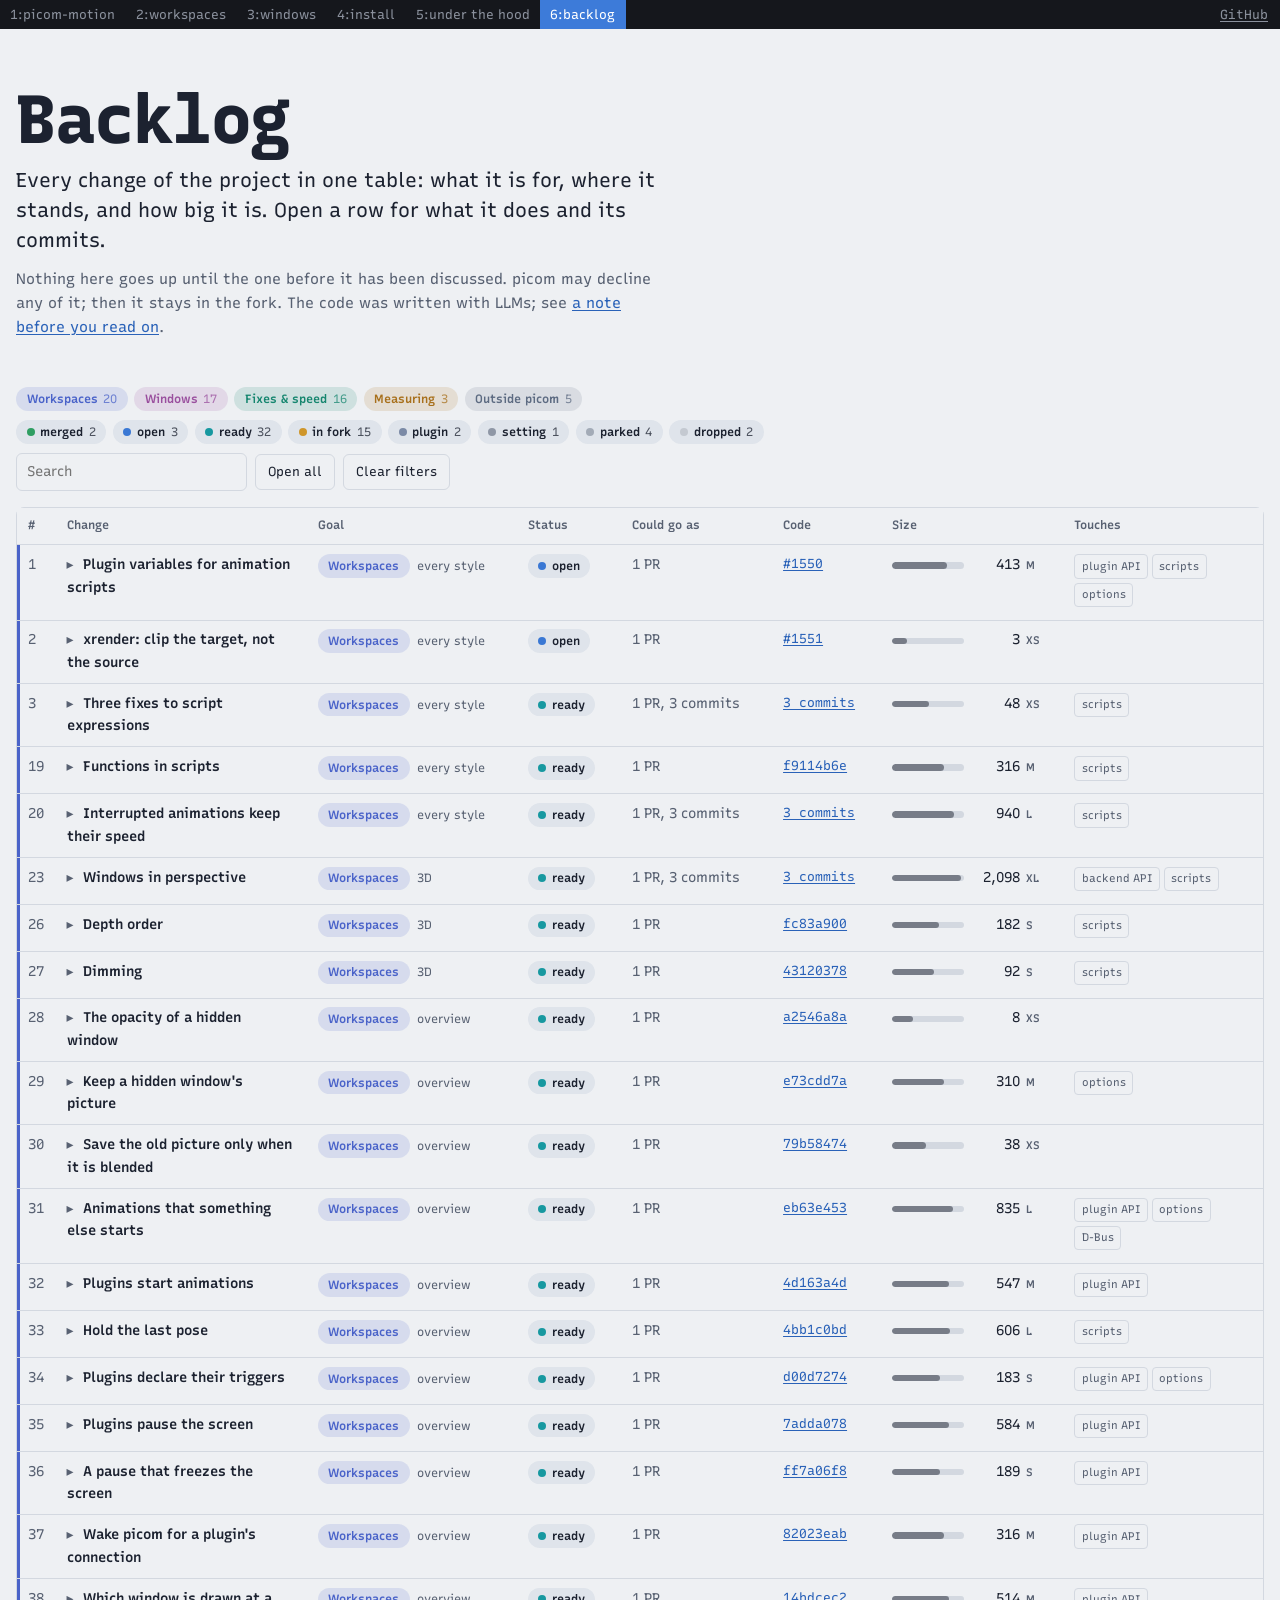
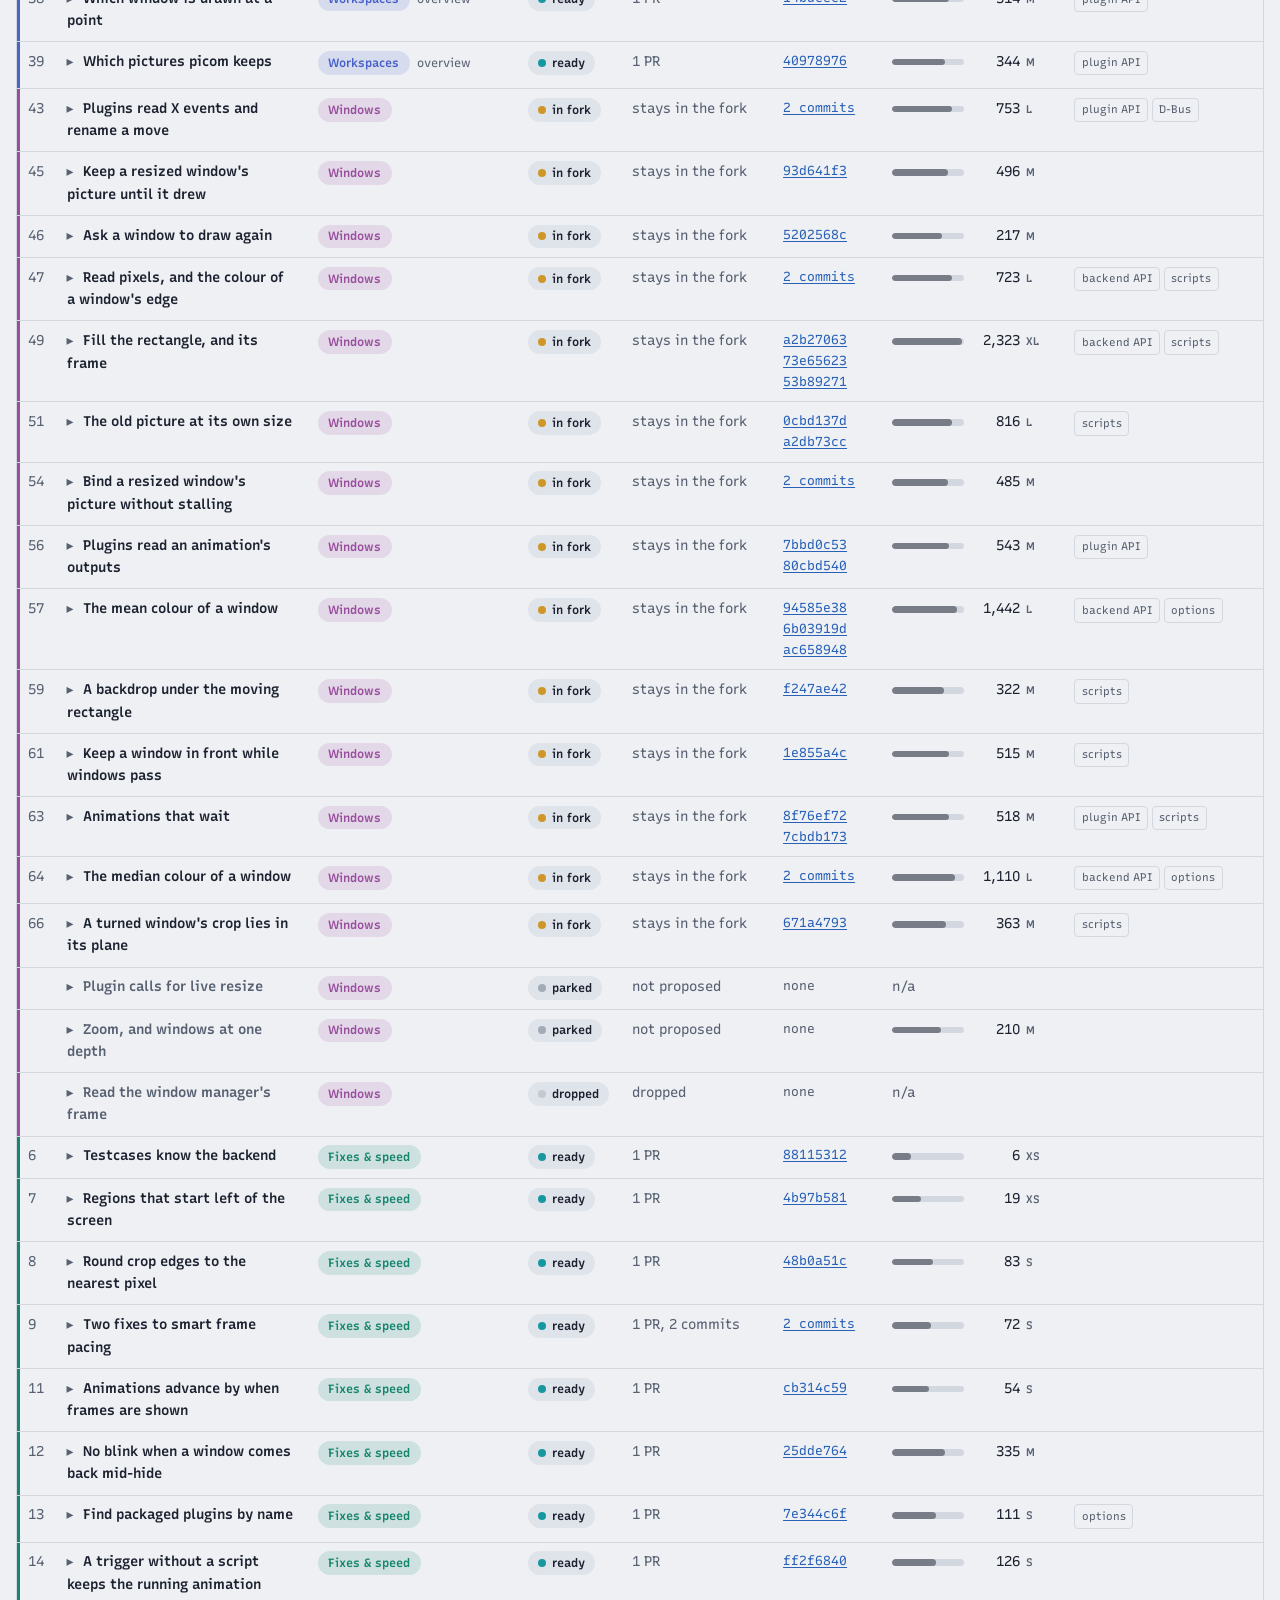
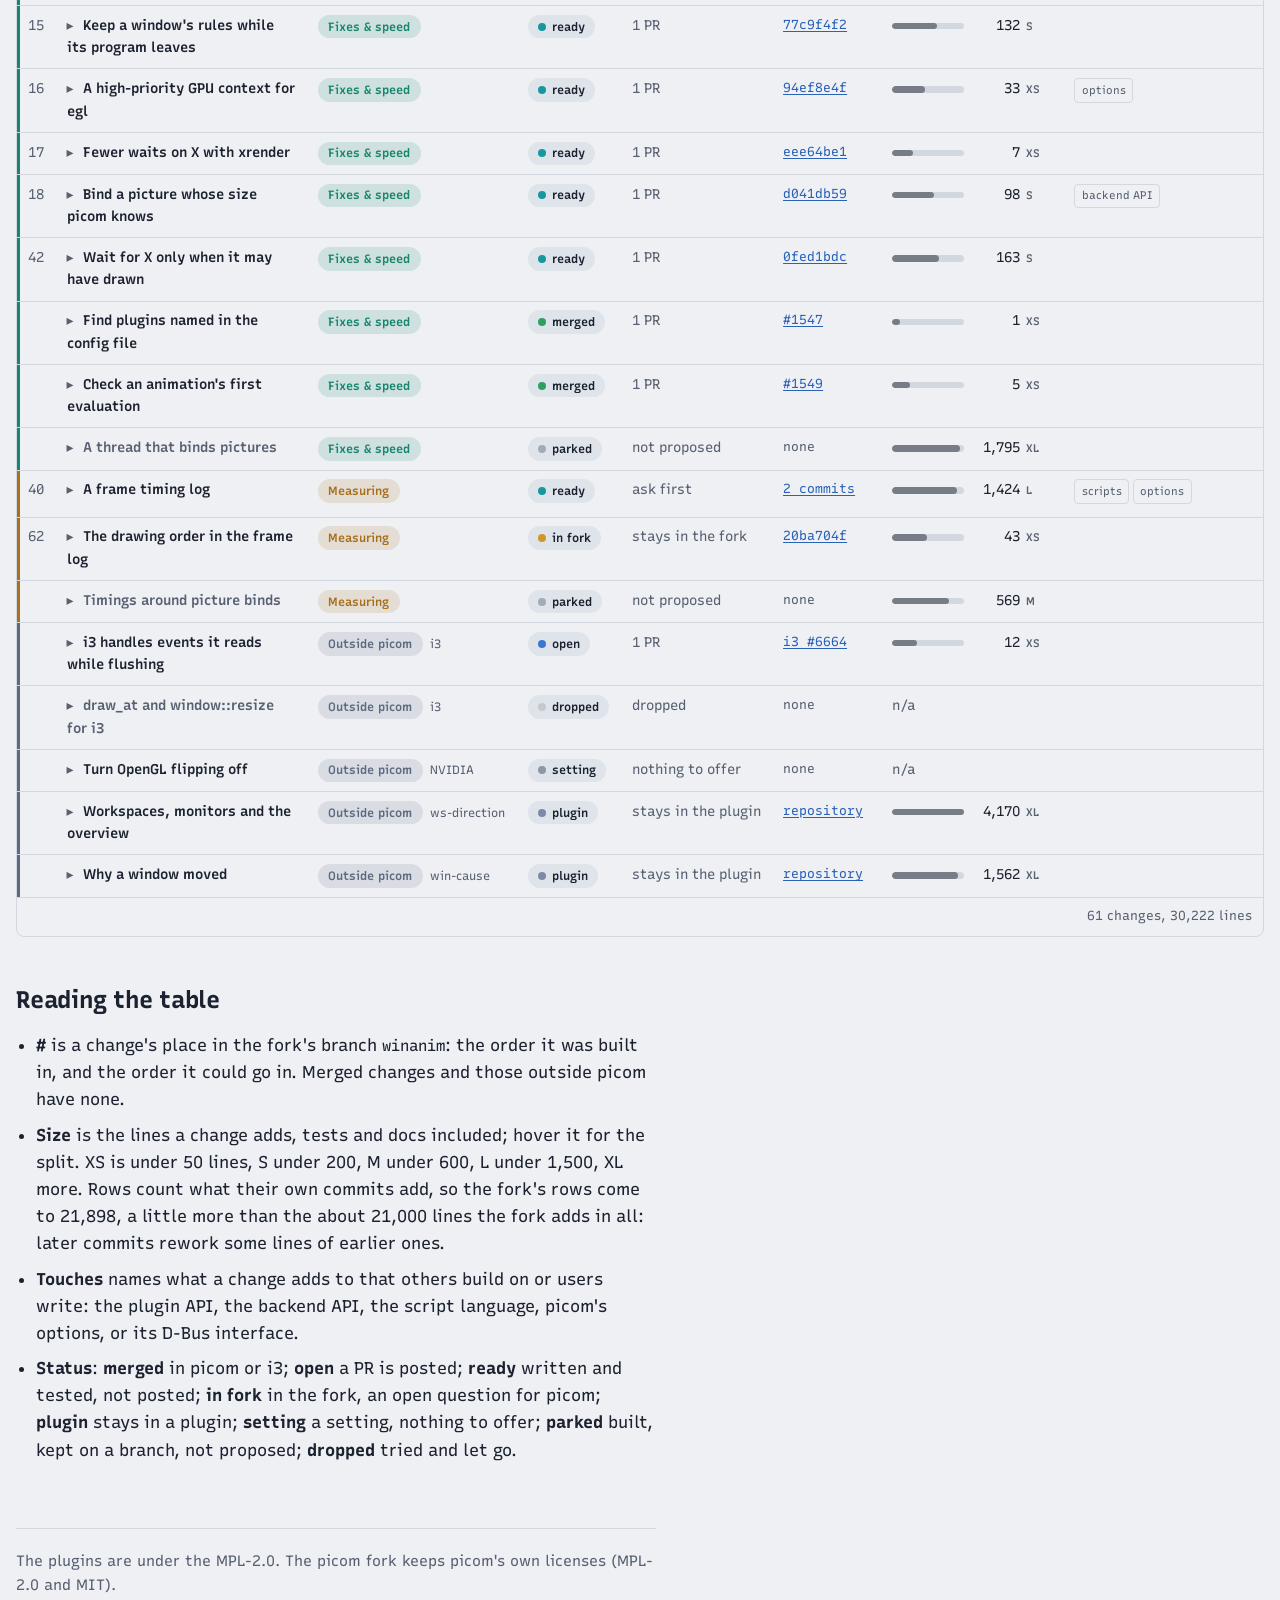
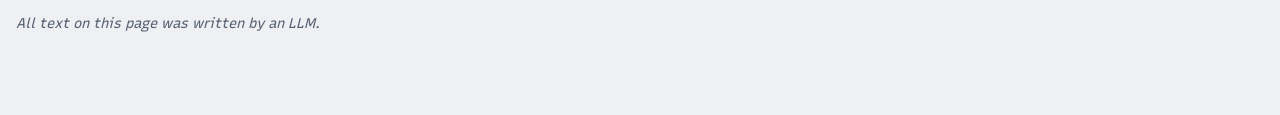
==== commit fe31a4d1: "Link every backlog row to its code A Code column links each change to its PR where there is one, els" ====
--- a/backlog.html
+++ b/backlog.html
@@ -57,75 +57,76 @@
 						<th scope="col" class="goal"><button type="button" data-sort="goal">Goal</button></th>
 						<th scope="col" class="status"><button type="button" data-sort="status">Status</button></th>
 						<th scope="col" class="go"><button type="button" data-sort="go">Could go as</button></th>
+						<th scope="col" class="code">Code</th>
 						<th scope="col" class="size"><button type="button" data-sort="size">Size</button></th>
 						<th scope="col" class="touches">Touches</th>
 					</tr>
 				</thead>
 				<tbody>
-<tr class="g-ws" data-goal="ws" data-status="open" data-order="1" data-text="plugin variables for animation scripts plugins add variables that animation scripts read, such as which way a workspace switch went. both plugins are built on it. their names start with plugin-, as asked in review. every style #1550"><td class="num mono" data-label="#" data-v="1">1</td><td class="change" data-v="plugin variables for animation scripts"><details><summary>Plugin variables for animation scripts</summary></details></td><td class="goal" data-label="Goal" data-v="1"><span class="chip goal-ws">Workspaces</span><span class="part">every style</span></td><td class="status" data-label="Status" data-v="2"><span class="pill st-open" title="a PR is posted">open</span></td><td class="go" data-label="Could go as" data-v="#1550">#1550</td><td class="size" data-label="Size" data-v="413" title="411 C, 2 docs"><span class="sizebar"><span style="width:76%"></span></span><span class="sizenum">413</span><span class="bucket">M</span></td><td class="touches" data-label="Touches"><span class="touch">plugin API</span><span class="touch">scripts</span><span class="touch">options</span></td></tr><tr class="more" data-goal="ws"><td class="num"></td><td colspan="6"><div class="moreinner"><p>Plugins add variables that animation scripts read, such as which way a workspace switch went. Both plugins are built on it. Their names start with plugin-, as asked in review.</p><dl class="facts"><dt>For</dt><dd>every switch style</dd><dt>Lines added</dt><dd>411 C, 2 docs</dd></dl><ul class="commits"><li><a class="mono" href="https://github.com/JornC/picom/commit/b55e2d8fb4ad1dbbbb7ba9a36d1ab6341e873449">b55e2d8f</a> api: let plugins add animation variables for scripts</li></ul><p class="links"><a href="https://github.com/yshui/picom/pull/1550">#1550</a></p></div></td></tr>
-<tr class="g-ws" data-goal="ws" data-status="open" data-order="2" data-text="xrender: clip the target, not the source when xrender copied part of a picture with a clip, it clipped the wrong picture, so a slide cut to one monitor could spill onto the other. someone else confirmed it and wrote a regression test (#1553). every style #1551"><td class="num mono" data-label="#" data-v="2">2</td><td class="change" data-v="xrender: clip the target, not the source"><details><summary>xrender: clip the target, not the source</summary></details></td><td class="goal" data-label="Goal" data-v="1"><span class="chip goal-ws">Workspaces</span><span class="part">every style</span></td><td class="status" data-label="Status" data-v="2"><span class="pill st-open" title="a PR is posted">open</span></td><td class="go" data-label="Could go as" data-v="#1551">#1551</td><td class="size" data-label="Size" data-v="3" title="3 C"><span class="sizebar"><span style="width:21%"></span></span><span class="sizenum">3</span><span class="bucket">XS</span></td><td class="touches" data-label="Touches"></td></tr><tr class="more" data-goal="ws"><td class="num"></td><td colspan="6"><div class="moreinner"><p>When xrender copied part of a picture with a clip, it clipped the wrong picture, so a slide cut to one monitor could spill onto the other. Someone else confirmed it and wrote a regression test (#1553).</p><dl class="facts"><dt>For</dt><dd>every switch style</dd><dt>Lines added</dt><dd>3 C</dd></dl><ul class="commits"><li><a class="mono" href="https://github.com/JornC/picom/commit/28e63a7f5212fd5b7914a78929b2b19ef9689ee0">28e63a7f</a> backend/xrender: clip the target, not the source, in copy_area</li></ul><p class="links"><a href="https://github.com/yshui/picom/pull/1551">#1551</a> <a href="https://github.com/yshui/picom/pull/1553">#1553</a></p></div></td></tr>
-<tr class="g-ws" data-goal="ws" data-status="ready" data-order="3" data-text="three fixes to script expressions an unclosed ( crashed picom while reading its config, numbers were folded wrong (2 - 1 gave 3), and a misspelled name with a minus gave a confusing error. each fix has a test. every style 1 pr, 3 commits"><td class="num mono" data-label="#" data-v="3">3</td><td class="change" data-v="three fixes to script expressions"><details><summary>Three fixes to script expressions</summary></details></td><td class="goal" data-label="Goal" data-v="1"><span class="chip goal-ws">Workspaces</span><span class="part">every style</span></td><td class="status" data-label="Status" data-v="3"><span class="pill st-ready" title="written and tested, not posted">ready</span></td><td class="go" data-label="Could go as" data-v="1 PR, 3 commits">1 PR, 3 commits</td><td class="size" data-label="Size" data-v="48" title="48 C"><span class="sizebar"><span style="width:51%"></span></span><span class="sizenum">48</span><span class="bucket">XS</span></td><td class="touches" data-label="Touches"><span class="touch">scripts</span></td></tr><tr class="more" data-goal="ws"><td class="num"></td><td colspan="6"><div class="moreinner"><p>An unclosed ( crashed picom while reading its config, numbers were folded wrong (2 - 1 gave 3), and a misspelled name with a minus gave a confusing error. Each fix has a test.</p><dl class="facts"><dt>For</dt><dd>every switch style</dd><dt>Lines added</dt><dd>48 C</dd></dl><ul class="commits"><li><a class="mono" href="https://github.com/JornC/picom/commit/dfa7a076490642b141b3d15eed71d0b9437cbafc">dfa7a076</a> transition: report an unmatched &#x27;(&#x27; instead of crashing</li><li><a class="mono" href="https://github.com/JornC/picom/commit/ccda859d1512d5f63fb4beba0c6391d82fcb25cf">ccda859d</a> transition: fix the folding of expressions of two numbers</li><li><a class="mono" href="https://github.com/JornC/picom/commit/78de546de36689816642d88f63cfb17dfa755333">78de546d</a> transition: report the right error for a negated name</li></ul></div></td></tr>
-<tr class="g-ws" data-goal="ws" data-status="ready" data-order="19" data-text="functions in scripts expressions only had + - * / ^ and parentheses. this adds abs, sqrt, floor, ceil, round, sin, cos, tan, min, max, mod and pi. every switch style uses some of them. every style 1 pr"><td class="num mono" data-label="#" data-v="19">19</td><td class="change" data-v="functions in scripts"><details><summary>Functions in scripts</summary></details></td><td class="goal" data-label="Goal" data-v="1"><span class="chip goal-ws">Workspaces</span><span class="part">every style</span></td><td class="status" data-label="Status" data-v="3"><span class="pill st-ready" title="written and tested, not posted">ready</span></td><td class="go" data-label="Could go as" data-v="1 PR">1 PR</td><td class="size" data-label="Size" data-v="316" title="306 C, 10 docs"><span class="sizebar"><span style="width:73%"></span></span><span class="sizenum">316</span><span class="bucket">M</span></td><td class="touches" data-label="Touches"><span class="touch">scripts</span></td></tr><tr class="more" data-goal="ws"><td class="num"></td><td colspan="6"><div class="moreinner"><p>Expressions only had + - * / ^ and parentheses. This adds abs, sqrt, floor, ceil, round, sin, cos, tan, min, max, mod and pi. Every switch style uses some of them.</p><dl class="facts"><dt>For</dt><dd>every switch style</dd><dt>Comes after</dt><dd>#1550 and the expression fixes</dd><dt>Lines added</dt><dd>306 C, 10 docs</dd></dl><ul class="commits"><li><a class="mono" href="https://github.com/JornC/picom/commit/f9114b6ec5bf3e18f9bd5419459c9bf8d036c4eb">f9114b6e</a> transition: add functions to animation script expressions</li></ul></div></td></tr>
-<tr class="g-ws" data-goal="ws" data-status="ready" data-order="20" data-text="interrupted animations keep their speed when a new animation interrupts one, a script can read the value and speed the old one left, a curve can start at that speed, and a spring curve settles from it. a switch during a switch carries on instead of starting over. every style 1 pr, 3 commits"><td class="num mono" data-label="#" data-v="20">20</td><td class="change" data-v="interrupted animations keep their speed"><details><summary>Interrupted animations keep their speed</summary></details></td><td class="goal" data-label="Goal" data-v="1"><span class="chip goal-ws">Workspaces</span><span class="part">every style</span></td><td class="status" data-label="Status" data-v="3"><span class="pill st-ready" title="written and tested, not posted">ready</span></td><td class="go" data-label="Could go as" data-v="1 PR, 3 commits">1 PR, 3 commits</td><td class="size" data-label="Size" data-v="940" title="890 C, 50 docs"><span class="sizebar"><span style="width:86%"></span></span><span class="sizenum">940</span><span class="bucket">L</span></td><td class="touches" data-label="Touches"><span class="touch">scripts</span></td></tr><tr class="more" data-goal="ws"><td class="num"></td><td colspan="6"><div class="moreinner"><p>When a new animation interrupts one, a script can read the value and speed the old one left, a curve can start at that speed, and a spring curve settles from it. A switch during a switch carries on instead of starting over.</p><dl class="facts"><dt>For</dt><dd>every switch style</dd><dt>Comes after</dt><dd>functions in scripts</dd><dt>Lines added</dt><dd>890 C, 50 docs</dd></dl><ul class="commits"><li><a class="mono" href="https://github.com/JornC/picom/commit/a0e40742ff223cfd90902bf928e17152b9d3d84e">a0e40742</a> transition: let an interrupted animation read the state it interrupted</li><li><a class="mono" href="https://github.com/JornC/picom/commit/1f9205998edd223a845e3c0f2d030b6f8b4a6012">1f920599</a> transition: let a timing function start at a given speed</li><li><a class="mono" href="https://github.com/JornC/picom/commit/16bd276c92359d27a1d5b1913203b6e8ccd52667">16bd276c</a> transition: add the spring timing function</li></ul></div></td></tr>
-<tr class="g-ws" data-goal="ws" data-status="ready" data-order="23" data-text="windows in perspective a blit could only draw a rectangle, moved and scaled. a new backend call draws a window through a mesh, scripts can move its four corners, and its shadow, blur and frame opacity follow when it turns. for cube, flip and unfold. 3d 1 pr, 3 commits"><td class="num mono" data-label="#" data-v="23">23</td><td class="change" data-v="windows in perspective"><details><summary>Windows in perspective</summary></details></td><td class="goal" data-label="Goal" data-v="1"><span class="chip goal-ws">Workspaces</span><span class="part">3D</span></td><td class="status" data-label="Status" data-v="3"><span class="pill st-ready" title="written and tested, not posted">ready</span></td><td class="go" data-label="Could go as" data-v="1 PR, 3 commits">1 PR, 3 commits</td><td class="size" data-label="Size" data-v="2098" title="1684 C, 408 tests, 6 docs"><span class="sizebar"><span style="width:96%"></span></span><span class="sizenum">2,098</span><span class="bucket">XL</span></td><td class="touches" data-label="Touches"><span class="touch">backend API</span><span class="touch">scripts</span></td></tr><tr class="more" data-goal="ws"><td class="num"></td><td colspan="6"><div class="moreinner"><p>A blit could only draw a rectangle, moved and scaled. A new backend call draws a window through a mesh, scripts can move its four corners, and its shadow, blur and frame opacity follow when it turns. For cube, flip and unfold.</p><dl class="facts"><dt>For</dt><dd>the 3D styles</dd><dt>Comes after</dt><dd>the test runner change, the blink fix and the sized bind</dd><dt>Lines added</dt><dd>1,684 C, 408 tests, 6 docs</dd></dl><ul class="commits"><li><a class="mono" href="https://github.com/JornC/picom/commit/30e2897d3396f1a86b5740d44fa35a6dd0006de5">30e2897d</a> backend: draw a blit through a mesh</li><li><a class="mono" href="https://github.com/JornC/picom/commit/58d9e64bf9b3713709d92a858fd581b0ba274049">58d9e64b</a> win: let animation scripts move a window&#x27;s corners</li><li><a class="mono" href="https://github.com/JornC/picom/commit/e51d9daaafb050b632a157fc0207181b276eebd9">e51d9daa</a> renderer: draw the shadow, blur and frame opacity of a turned window</li></ul></div></td></tr>
-<tr class="g-ws" data-goal="ws" data-status="ready" data-order="26" data-text="depth order turned windows that overlap in 3d must be drawn farthest first, which the stacking order doesn&#x27;t know. scripts can order windows by depth. 3d 1 pr"><td class="num mono" data-label="#" data-v="26">26</td><td class="change" data-v="depth order"><details><summary>Depth order</summary></details></td><td class="goal" data-label="Goal" data-v="1"><span class="chip goal-ws">Workspaces</span><span class="part">3D</span></td><td class="status" data-label="Status" data-v="3"><span class="pill st-ready" title="written and tested, not posted">ready</span></td><td class="go" data-label="Could go as" data-v="1 PR">1 PR</td><td class="size" data-label="Size" data-v="182" title="91 tests, 89 C, 2 docs"><span class="sizebar"><span style="width:66%"></span></span><span class="sizenum">182</span><span class="bucket">S</span></td><td class="touches" data-label="Touches"><span class="touch">scripts</span></td></tr><tr class="more" data-goal="ws"><td class="num"></td><td colspan="6"><div class="moreinner"><p>Turned windows that overlap in 3D must be drawn farthest first, which the stacking order doesn&#x27;t know. Scripts can order windows by depth.</p><dl class="facts"><dt>For</dt><dd>the 3D styles</dd><dt>Comes after</dt><dd>windows in perspective</dd><dt>Lines added</dt><dd>91 tests, 89 C, 2 docs</dd></dl><ul class="commits"><li><a class="mono" href="https://github.com/JornC/picom/commit/fc83a9008ce0149ac3212138a2a0269e04df5562">fc83a900</a> win: let animation scripts order windows by depth</li></ul></div></td></tr>
-<tr class="g-ws" data-goal="ws" data-status="ready" data-order="27" data-text="dimming a script could darken a window only by lowering its opacity, so over a light wallpaper it got lighter. scripts can dim a window for real, as inactive-dim does. 3d 1 pr"><td class="num mono" data-label="#" data-v="27">27</td><td class="change" data-v="dimming"><details><summary>Dimming</summary></details></td><td class="goal" data-label="Goal" data-v="1"><span class="chip goal-ws">Workspaces</span><span class="part">3D</span></td><td class="status" data-label="Status" data-v="3"><span class="pill st-ready" title="written and tested, not posted">ready</span></td><td class="go" data-label="Could go as" data-v="1 PR">1 PR</td><td class="size" data-label="Size" data-v="92" title="75 tests, 15 C, 2 docs"><span class="sizebar"><span style="width:58%"></span></span><span class="sizenum">92</span><span class="bucket">S</span></td><td class="touches" data-label="Touches"><span class="touch">scripts</span></td></tr><tr class="more" data-goal="ws"><td class="num"></td><td colspan="6"><div class="moreinner"><p>A script could darken a window only by lowering its opacity, so over a light wallpaper it got lighter. Scripts can dim a window for real, as inactive-dim does.</p><dl class="facts"><dt>For</dt><dd>the 3D styles</dd><dt>Comes after</dt><dd>the test runner change</dd><dt>Lines added</dt><dd>75 tests, 15 C, 2 docs</dd></dl><ul class="commits"><li><a class="mono" href="https://github.com/JornC/picom/commit/43120378091d973d2ba41bb80b07b332754a9d32">43120378</a> win: let animation scripts dim a window</li></ul></div></td></tr>
-<tr class="g-ws" data-goal="ws" data-status="ready" data-order="28" data-text="the opacity of a hidden window a hidden window&#x27;s opacity reads 0, so a script that draws it can&#x27;t tell its normal opacity. a new input gives the opacity it has while shown. overview 1 pr"><td class="num mono" data-label="#" data-v="28">28</td><td class="change" data-v="the opacity of a hidden window"><details><summary>The opacity of a hidden window</summary></details></td><td class="goal" data-label="Goal" data-v="1"><span class="chip goal-ws">Workspaces</span><span class="part">overview</span></td><td class="status" data-label="Status" data-v="3"><span class="pill st-ready" title="written and tested, not posted">ready</span></td><td class="go" data-label="Could go as" data-v="1 PR">1 PR</td><td class="size" data-label="Size" data-v="8" title="6 C, 2 docs"><span class="sizebar"><span style="width:30%"></span></span><span class="sizenum">8</span><span class="bucket">XS</span></td><td class="touches" data-label="Touches"></td></tr><tr class="more" data-goal="ws"><td class="num"></td><td colspan="6"><div class="moreinner"><p>A hidden window&#x27;s opacity reads 0, so a script that draws it can&#x27;t tell its normal opacity. A new input gives the opacity it has while shown.</p><dl class="facts"><dt>For</dt><dd>the overview and switches that pass workspaces</dd><dt>Lines added</dt><dd>6 C, 2 docs</dd></dl><ul class="commits"><li><a class="mono" href="https://github.com/JornC/picom/commit/a2546a8aa21049061a7b1389724c846aa5b6bf92">a2546a8a</a> win: add the window-mapped-opacity input</li></ul></div></td></tr>
-<tr class="g-ws" data-goal="ws" data-status="ready" data-order="29" data-text="keep a hidden window&#x27;s picture picom freed a window&#x27;s picture once it was hidden, so nothing could draw a hidden window. a rule option keeps its last picture, for the cube&#x27;s other sides and the overview. overview 1 pr"><td class="num mono" data-label="#" data-v="29">29</td><td class="change" data-v="keep a hidden window&#x27;s picture"><details><summary>Keep a hidden window&#x27;s picture</summary></details></td><td class="goal" data-label="Goal" data-v="1"><span class="chip goal-ws">Workspaces</span><span class="part">overview</span></td><td class="status" data-label="Status" data-v="3"><span class="pill st-ready" title="written and tested, not posted">ready</span></td><td class="go" data-label="Could go as" data-v="1 PR">1 PR</td><td class="size" data-label="Size" data-v="310" title="236 tests, 71 C, 3 docs"><span class="sizebar"><span style="width:73%"></span></span><span class="sizenum">310</span><span class="bucket">M</span></td><td class="touches" data-label="Touches"><span class="touch">options</span></td></tr><tr class="more" data-goal="ws"><td class="num"></td><td colspan="6"><div class="moreinner"><p>picom freed a window&#x27;s picture once it was hidden, so nothing could draw a hidden window. A rule option keeps its last picture, for the cube&#x27;s other sides and the overview.</p><dl class="facts"><dt>For</dt><dd>the overview and switches that pass workspaces</dd><dt>Comes after</dt><dd>the test runner change and the opacity of a hidden window</dd><dt>Lines added</dt><dd>236 tests, 71 C, 3 docs</dd></dl><ul class="commits"><li><a class="mono" href="https://github.com/JornC/picom/commit/e73cdd7a7195e1b189e3bf54d07142546d5a7e90">e73cdd7a</a> win: add per-window option keep-image-when-hidden</li></ul></div></td></tr>
-<tr class="g-ws" data-goal="ws" data-status="ready" data-order="30" data-text="save the old picture only when it is blended picom copied the old picture for every animation on a changed window, even when no script read it; on nvidia a copy at the window&#x27;s size. now only for scripts that blend it. overview 1 pr"><td class="num mono" data-label="#" data-v="30">30</td><td class="change" data-v="save the old picture only when it is blended"><details><summary>Save the old picture only when it is blended</summary></details></td><td class="goal" data-label="Goal" data-v="1"><span class="chip goal-ws">Workspaces</span><span class="part">overview</span></td><td class="status" data-label="Status" data-v="3"><span class="pill st-ready" title="written and tested, not posted">ready</span></td><td class="go" data-label="Could go as" data-v="1 PR">1 PR</td><td class="size" data-label="Size" data-v="38" title="29 tests, 9 C"><span class="sizebar"><span style="width:48%"></span></span><span class="sizenum">38</span><span class="bucket">XS</span></td><td class="touches" data-label="Touches"></td></tr><tr class="more" data-goal="ws"><td class="num"></td><td colspan="6"><div class="moreinner"><p>picom copied the old picture for every animation on a changed window, even when no script read it; on NVIDIA a copy at the window&#x27;s size. Now only for scripts that blend it.</p><dl class="facts"><dt>For</dt><dd>the overview and switches that pass workspaces</dd><dt>Comes after</dt><dd>keeping a hidden window&#x27;s picture</dd><dt>Lines added</dt><dd>29 tests, 9 C</dd></dl><p class="rownote">It could also be part of the PR before it.</p><ul class="commits"><li><a class="mono" href="https://github.com/JornC/picom/commit/79b58474eec6074d01555ff580d9d9a491f0d440">79b58474</a> win: save the old image only for an animation that blends it</li></ul></div></td></tr>
-<tr class="g-ws" data-goal="ws" data-status="ready" data-order="31" data-text="animations that something else starts picom starts an animation only when a window changes. custom triggers and a d-bus call let something else start one, such as for the windows of the workspaces a switch passes. overview 1 pr"><td class="num mono" data-label="#" data-v="31">31</td><td class="change" data-v="animations that something else starts"><details><summary>Animations that something else starts</summary></details></td><td class="goal" data-label="Goal" data-v="1"><span class="chip goal-ws">Workspaces</span><span class="part">overview</span></td><td class="status" data-label="Status" data-v="3"><span class="pill st-ready" title="written and tested, not posted">ready</span></td><td class="go" data-label="Could go as" data-v="1 PR">1 PR</td><td class="size" data-label="Size" data-v="835" title="510 C, 295 tests, 30 docs"><span class="sizebar"><span style="width:85%"></span></span><span class="sizenum">835</span><span class="bucket">L</span></td><td class="touches" data-label="Touches"><span class="touch">plugin API</span><span class="touch">options</span><span class="touch">D-Bus</span></td></tr><tr class="more" data-goal="ws"><td class="num"></td><td colspan="6"><div class="moreinner"><p>picom starts an animation only when a window changes. Custom triggers and a D-Bus call let something else start one, such as for the windows of the workspaces a switch passes.</p><dl class="facts"><dt>For</dt><dd>the overview and switches that pass workspaces</dd><dt>Comes after</dt><dd>#1550 and keeping a hidden window&#x27;s picture</dd><dt>Lines added</dt><dd>510 C, 295 tests, 30 docs</dd></dl><ul class="commits"><li><a class="mono" href="https://github.com/JornC/picom/commit/eb63e45386f5db042a5b15eb574886beeb1907c9">eb63e453</a> config, dbus: add custom animation triggers and StartAnimations</li></ul></div></td></tr>
-<tr class="g-ws" data-goal="ws" data-status="ready" data-order="32" data-text="plugins start animations a plugin could add variables (#1550) but not start an animation. now it can, from a frame callback. overview 1 pr"><td class="num mono" data-label="#" data-v="32">32</td><td class="change" data-v="plugins start animations"><details><summary>Plugins start animations</summary></details></td><td class="goal" data-label="Goal" data-v="1"><span class="chip goal-ws">Workspaces</span><span class="part">overview</span></td><td class="status" data-label="Status" data-v="3"><span class="pill st-ready" title="written and tested, not posted">ready</span></td><td class="go" data-label="Could go as" data-v="1 PR">1 PR</td><td class="size" data-label="Size" data-v="547" title="373 tests, 171 C, 3 docs"><span class="sizebar"><span style="width:80%"></span></span><span class="sizenum">547</span><span class="bucket">M</span></td><td class="touches" data-label="Touches"><span class="touch">plugin API</span></td></tr><tr class="more" data-goal="ws"><td class="num"></td><td colspan="6"><div class="moreinner"><p>A plugin could add variables (#1550) but not start an animation. Now it can, from a frame callback.</p><dl class="facts"><dt>For</dt><dd>the overview and switches that pass workspaces</dd><dt>Comes after</dt><dd>custom triggers</dd><dt>Lines added</dt><dd>373 tests, 171 C, 3 docs</dd></dl><ul class="commits"><li><a class="mono" href="https://github.com/JornC/picom/commit/4d163a4d1cdfca939ad48810095493513e5e1d5d">4d163a4d</a> api: let plugins start animations from a frame callback</li></ul></div></td></tr>
-<tr class="g-ws" data-goal="ws" data-status="ready" data-order="33" data-text="hold the last pose when an animation ends, the window goes back to its normal place. an overview that stays open until a key is pressed needs the windows to stay where the animation put them. overview 1 pr"><td class="num mono" data-label="#" data-v="33">33</td><td class="change" data-v="hold the last pose"><details><summary>Hold the last pose</summary></details></td><td class="goal" data-label="Goal" data-v="1"><span class="chip goal-ws">Workspaces</span><span class="part">overview</span></td><td class="status" data-label="Status" data-v="3"><span class="pill st-ready" title="written and tested, not posted">ready</span></td><td class="go" data-label="Could go as" data-v="1 PR">1 PR</td><td class="size" data-label="Size" data-v="606" title="491 tests, 108 C, 7 docs"><span class="sizebar"><span style="width:81%"></span></span><span class="sizenum">606</span><span class="bucket">L</span></td><td class="touches" data-label="Touches"><span class="touch">scripts</span></td></tr><tr class="more" data-goal="ws"><td class="num"></td><td colspan="6"><div class="moreinner"><p>When an animation ends, the window goes back to its normal place. An overview that stays open until a key is pressed needs the windows to stay where the animation put them.</p><dl class="facts"><dt>For</dt><dd>the overview and switches that pass workspaces</dd><dt>Comes after</dt><dd>interrupted animations and custom triggers</dd><dt>Lines added</dt><dd>491 tests, 108 C, 7 docs</dd></dl><ul class="commits"><li><a class="mono" href="https://github.com/JornC/picom/commit/4bb1c0bde6b4f6b3485bf586dc2b409291b2bc1b">4bb1c0bd</a> win: let an animation hold its last pose</li></ul></div></td></tr>
-<tr class="g-ws" data-goal="ws" data-status="ready" data-order="34" data-text="plugins declare their triggers a plugin&#x27;s custom triggers had to be listed in the user&#x27;s config as well. the plugin declares them itself. overview 1 pr"><td class="num mono" data-label="#" data-v="34">34</td><td class="change" data-v="plugins declare their triggers"><details><summary>Plugins declare their triggers</summary></details></td><td class="goal" data-label="Goal" data-v="1"><span class="chip goal-ws">Workspaces</span><span class="part">overview</span></td><td class="status" data-label="Status" data-v="3"><span class="pill st-ready" title="written and tested, not posted">ready</span></td><td class="go" data-label="Could go as" data-v="1 PR">1 PR</td><td class="size" data-label="Size" data-v="183" title="172 C, 10 tests, 1 docs"><span class="sizebar"><span style="width:67%"></span></span><span class="sizenum">183</span><span class="bucket">S</span></td><td class="touches" data-label="Touches"><span class="touch">plugin API</span><span class="touch">options</span></td></tr><tr class="more" data-goal="ws"><td class="num"></td><td colspan="6"><div class="moreinner"><p>A plugin&#x27;s custom triggers had to be listed in the user&#x27;s config as well. The plugin declares them itself.</p><dl class="facts"><dt>For</dt><dd>the overview and switches that pass workspaces</dd><dt>Comes after</dt><dd>plugins start animations</dd><dt>Lines added</dt><dd>172 C, 10 tests, 1 docs</dd></dl><ul class="commits"><li><a class="mono" href="https://github.com/JornC/picom/commit/d00d72747b718bbf6c519a0e202122e8fb8039b2">d00d7274</a> api: let plugins declare the custom triggers they start</li></ul></div></td></tr>
-<tr class="g-ws" data-goal="ws" data-status="ready" data-order="35" data-text="plugins pause the screen a plugin that needs an answer from the x server before it can set an animation&#x27;s variables would hold up all of picom. instead it pauses the screen for that moment. overview 1 pr"><td class="num mono" data-label="#" data-v="35">35</td><td class="change" data-v="plugins pause the screen"><details><summary>Plugins pause the screen</summary></details></td><td class="goal" data-label="Goal" data-v="1"><span class="chip goal-ws">Workspaces</span><span class="part">overview</span></td><td class="status" data-label="Status" data-v="3"><span class="pill st-ready" title="written and tested, not posted">ready</span></td><td class="go" data-label="Could go as" data-v="1 PR">1 PR</td><td class="size" data-label="Size" data-v="584" title="348 tests, 236 C"><span class="sizebar"><span style="width:80%"></span></span><span class="sizenum">584</span><span class="bucket">M</span></td><td class="touches" data-label="Touches"><span class="touch">plugin API</span></td></tr><tr class="more" data-goal="ws"><td class="num"></td><td colspan="6"><div class="moreinner"><p>A plugin that needs an answer from the X server before it can set an animation&#x27;s variables would hold up all of picom. Instead it pauses the screen for that moment.</p><dl class="facts"><dt>For</dt><dd>the overview and switches that pass workspaces</dd><dt>Comes after</dt><dd>plugins start animations</dd><dt>Lines added</dt><dd>348 tests, 236 C</dd></dl><ul class="commits"><li><a class="mono" href="https://github.com/JornC/picom/commit/7adda078ae8b7d36d39cb53cde646802036ba381">7adda078</a> api: let plugins pause the screen</li></ul></div></td></tr>
-<tr class="g-ws" data-goal="ws" data-status="ready" data-order="36" data-text="a pause that freezes the screen to get pictures of hidden windows, the window manager shows them one by one, and the user saw every step. a frozen pause keeps the last frame on screen meanwhile. overview 1 pr"><td class="num mono" data-label="#" data-v="36">36</td><td class="change" data-v="a pause that freezes the screen"><details><summary>A pause that freezes the screen</summary></details></td><td class="goal" data-label="Goal" data-v="1"><span class="chip goal-ws">Workspaces</span><span class="part">overview</span></td><td class="status" data-label="Status" data-v="3"><span class="pill st-ready" title="written and tested, not posted">ready</span></td><td class="go" data-label="Could go as" data-v="1 PR">1 PR</td><td class="size" data-label="Size" data-v="189" title="115 C, 74 tests"><span class="sizebar"><span style="width:67%"></span></span><span class="sizenum">189</span><span class="bucket">S</span></td><td class="touches" data-label="Touches"><span class="touch">plugin API</span></td></tr><tr class="more" data-goal="ws"><td class="num"></td><td colspan="6"><div class="moreinner"><p>To get pictures of hidden windows, the window manager shows them one by one, and the user saw every step. A frozen pause keeps the last frame on screen meanwhile.</p><dl class="facts"><dt>For</dt><dd>the overview and switches that pass workspaces</dd><dt>Comes after</dt><dd>plugins pause the screen</dd><dt>Lines added</dt><dd>115 C, 74 tests</dd></dl><p class="rownote">It could also be part of the PR before it.</p><ul class="commits"><li><a class="mono" href="https://github.com/JornC/picom/commit/ff7a06f850dc82cb264a89038cd14e2bfae476c3">ff7a06f8</a> api: let a plugin&#x27;s pause freeze the screen</li></ul></div></td></tr>
-<tr class="g-ws" data-goal="ws" data-status="ready" data-order="37" data-text="wake picom for a plugin&#x27;s connection a plugin with its own x connection gets events picom doesn&#x27;t, like clicks in the overview. picom wakes when that connection has data. overview 1 pr"><td class="num mono" data-label="#" data-v="37">37</td><td class="change" data-v="wake picom for a plugin&#x27;s connection"><details><summary>Wake picom for a plugin&#x27;s connection</summary></details></td><td class="goal" data-label="Goal" data-v="1"><span class="chip goal-ws">Workspaces</span><span class="part">overview</span></td><td class="status" data-label="Status" data-v="3"><span class="pill st-ready" title="written and tested, not posted">ready</span></td><td class="go" data-label="Could go as" data-v="1 PR">1 PR</td><td class="size" data-label="Size" data-v="316" title="198 tests, 118 C"><span class="sizebar"><span style="width:73%"></span></span><span class="sizenum">316</span><span class="bucket">M</span></td><td class="touches" data-label="Touches"><span class="touch">plugin API</span></td></tr><tr class="more" data-goal="ws"><td class="num"></td><td colspan="6"><div class="moreinner"><p>A plugin with its own X connection gets events picom doesn&#x27;t, like clicks in the overview. picom wakes when that connection has data.</p><dl class="facts"><dt>For</dt><dd>the overview and switches that pass workspaces</dd><dt>Comes after</dt><dd>plugins start animations</dd><dt>Lines added</dt><dd>198 tests, 118 C</dd></dl><ul class="commits"><li><a class="mono" href="https://github.com/JornC/picom/commit/82023eab4aa2071079bff9d79ed5b45560ba0276">82023eab</a> api: let plugins wake picom when their connection has data</li></ul></div></td></tr>
-<tr class="g-ws" data-goal="ws" data-status="ready" data-order="38" data-text="which window is drawn at a point an overview draws windows far from where x has them, so x can&#x27;t say which one was clicked. picom can. overview 1 pr"><td class="num mono" data-label="#" data-v="38">38</td><td class="change" data-v="which window is drawn at a point"><details><summary>Which window is drawn at a point</summary></details></td><td class="goal" data-label="Goal" data-v="1"><span class="chip goal-ws">Workspaces</span><span class="part">overview</span></td><td class="status" data-label="Status" data-v="3"><span class="pill st-ready" title="written and tested, not posted">ready</span></td><td class="go" data-label="Could go as" data-v="1 PR">1 PR</td><td class="size" data-label="Size" data-v="514" title="342 tests, 172 C"><span class="sizebar"><span style="width:79%"></span></span><span class="sizenum">514</span><span class="bucket">M</span></td><td class="touches" data-label="Touches"><span class="touch">plugin API</span></td></tr><tr class="more" data-goal="ws"><td class="num"></td><td colspan="6"><div class="moreinner"><p>An overview draws windows far from where X has them, so X can&#x27;t say which one was clicked. picom can.</p><dl class="facts"><dt>For</dt><dd>the overview and switches that pass workspaces</dd><dt>Comes after</dt><dd>perspective, depth order and plugins start animations</dd><dt>Lines added</dt><dd>342 tests, 172 C</dd></dl><ul class="commits"><li><a class="mono" href="https://github.com/JornC/picom/commit/14bdcec28cee3c61829cb86359b8b117d2b3f7ac">14bdcec2</a> api: let plugins find the window drawn at a point</li></ul></div></td></tr>
-<tr class="g-ws" data-goal="ws" data-status="ready" data-order="39" data-text="which pictures picom keeps a plugin that refills the pictures of hidden windows needs to know which ones picom has, and keeps. overview 1 pr"><td class="num mono" data-label="#" data-v="39">39</td><td class="change" data-v="which pictures picom keeps"><details><summary>Which pictures picom keeps</summary></details></td><td class="goal" data-label="Goal" data-v="1"><span class="chip goal-ws">Workspaces</span><span class="part">overview</span></td><td class="status" data-label="Status" data-v="3"><span class="pill st-ready" title="written and tested, not posted">ready</span></td><td class="go" data-label="Could go as" data-v="1 PR">1 PR</td><td class="size" data-label="Size" data-v="344" title="282 tests, 62 C"><span class="sizebar"><span style="width:74%"></span></span><span class="sizenum">344</span><span class="bucket">M</span></td><td class="touches" data-label="Touches"><span class="touch">plugin API</span></td></tr><tr class="more" data-goal="ws"><td class="num"></td><td colspan="6"><div class="moreinner"><p>A plugin that refills the pictures of hidden windows needs to know which ones picom has, and keeps.</p><dl class="facts"><dt>For</dt><dd>the overview and switches that pass workspaces</dd><dt>Comes after</dt><dd>a pause that freezes the screen</dd><dt>Lines added</dt><dd>282 tests, 62 C</dd></dl><ul class="commits"><li><a class="mono" href="https://github.com/JornC/picom/commit/4097897665e0e02debd2b10486f170133a173aab">40978976</a> api: tell plugins whether a window has an image, and if picom keeps it</li></ul></div></td></tr>
-<tr class="g-win" data-goal="win" data-status="fork" data-order="43" data-text="plugins read x events and rename a move win-cause reads the x events picom reads, and renames a window&#x27;s move, show or hide to the cause it found, such as moved-by-open.  stays in the fork"><td class="num mono" data-label="#" data-v="43">43</td><td class="change" data-v="plugins read x events and rename a move"><details><summary>Plugins read X events and rename a move</summary></details></td><td class="goal" data-label="Goal" data-v="2"><span class="chip goal-win">Windows</span></td><td class="status" data-label="Status" data-v="4"><span class="pill st-fork" title="in the fork, an open question for picom">in fork</span></td><td class="go" data-label="Could go as" data-v="stays in the fork">stays in the fork</td><td class="size" data-label="Size" data-v="753" title="551 tests, 200 C, 2 docs"><span class="sizebar"><span style="width:83%"></span></span><span class="sizenum">753</span><span class="bucket">L</span></td><td class="touches" data-label="Touches"><span class="touch">plugin API</span><span class="touch">D-Bus</span></td></tr><tr class="more" data-goal="win"><td class="num"></td><td colspan="6"><div class="moreinner"><p>win-cause reads the X events picom reads, and renames a window&#x27;s move, show or hide to the cause it found, such as moved-by-open.</p><dl class="facts"><dt>Lines added</dt><dd>551 tests, 200 C, 2 docs</dd></dl><ul class="commits"><li><a class="mono" href="https://github.com/JornC/picom/commit/297cf995448b81ab902e67362af34984a35ad5bb">297cf995</a> api: let plugins read the X events picom reads</li><li><a class="mono" href="https://github.com/JornC/picom/commit/d912cb3dbcd38c51c014598b807dea5ad7962254">d912cb3d</a> api: let plugins rename the trigger of a window&#x27;s move, show or hide</li></ul></div></td></tr>
-<tr class="g-win" data-goal="win" data-status="fork" data-order="45" data-text="keep a resized window&#x27;s picture until it drew when a window gets a new size, the program draws its new picture a moment later. picom keeps the old one meanwhile, and counts drawing done before it saw the resize.  stays in the fork"><td class="num mono" data-label="#" data-v="45">45</td><td class="change" data-v="keep a resized window&#x27;s picture until it drew"><details><summary>Keep a resized window&#x27;s picture until it drew</summary></details></td><td class="goal" data-label="Goal" data-v="2"><span class="chip goal-win">Windows</span></td><td class="status" data-label="Status" data-v="4"><span class="pill st-fork" title="in the fork, an open question for picom">in fork</span></td><td class="go" data-label="Could go as" data-v="stays in the fork">stays in the fork</td><td class="size" data-label="Size" data-v="496" title="308 C, 185 tests, 3 docs"><span class="sizebar"><span style="width:78%"></span></span><span class="sizenum">496</span><span class="bucket">M</span></td><td class="touches" data-label="Touches"></td></tr><tr class="more" data-goal="win"><td class="num"></td><td colspan="6"><div class="moreinner"><p>When a window gets a new size, the program draws its new picture a moment later. picom keeps the old one meanwhile, and counts drawing done before it saw the resize.</p><dl class="facts"><dt>Lines added</dt><dd>308 C, 185 tests, 3 docs</dd></dl><ul class="commits"><li><a class="mono" href="https://github.com/JornC/picom/commit/93d641f32c74a4189c9d54423ffb0d9aab6f7b12">93d641f3</a> win: keep a resized window&#x27;s image until it drew its new one</li></ul></div></td></tr>
-<tr class="g-win" data-goal="win" data-status="fork" data-order="46" data-text="ask a window to draw again while an animation shows an old picture, picom asks the program to draw again, in every window inside it, as the x server would.  stays in the fork"><td class="num mono" data-label="#" data-v="46">46</td><td class="change" data-v="ask a window to draw again"><details><summary>Ask a window to draw again</summary></details></td><td class="goal" data-label="Goal" data-v="2"><span class="chip goal-win">Windows</span></td><td class="status" data-label="Status" data-v="4"><span class="pill st-fork" title="in the fork, an open question for picom">in fork</span></td><td class="go" data-label="Could go as" data-v="stays in the fork">stays in the fork</td><td class="size" data-label="Size" data-v="217" title="178 C, 37 tests, 2 docs"><span class="sizebar"><span style="width:69%"></span></span><span class="sizenum">217</span><span class="bucket">M</span></td><td class="touches" data-label="Touches"></td></tr><tr class="more" data-goal="win"><td class="num"></td><td colspan="6"><div class="moreinner"><p>While an animation shows an old picture, picom asks the program to draw again, in every window inside it, as the X server would.</p><dl class="facts"><dt>Lines added</dt><dd>178 C, 37 tests, 2 docs</dd></dl><ul class="commits"><li><a class="mono" href="https://github.com/JornC/picom/commit/5202568c23e010922f2e41f111de60eab8f1f4a2">5202568c</a> win: ask a window to draw again what picom can&#x27;t tell it drew</li></ul></div></td></tr>
-<tr class="g-win" data-goal="win" data-status="fork" data-order="47" data-text="read pixels, and the colour of a window&#x27;s edge picom can read pixels of a picture, and tells scripts the colour of a window&#x27;s edge.  stays in the fork"><td class="num mono" data-label="#" data-v="47">47</td><td class="change" data-v="read pixels, and the colour of a window&#x27;s edge"><details><summary>Read pixels, and the colour of a window&#x27;s edge</summary></details></td><td class="goal" data-label="Goal" data-v="2"><span class="chip goal-win">Windows</span></td><td class="status" data-label="Status" data-v="4"><span class="pill st-fork" title="in the fork, an open question for picom">in fork</span></td><td class="go" data-label="Could go as" data-v="stays in the fork">stays in the fork</td><td class="size" data-label="Size" data-v="723" title="469 C, 250 tests, 4 docs"><span class="sizebar"><span style="width:83%"></span></span><span class="sizenum">723</span><span class="bucket">L</span></td><td class="touches" data-label="Touches"><span class="touch">backend API</span><span class="touch">scripts</span></td></tr><tr class="more" data-goal="win"><td class="num"></td><td colspan="6"><div class="moreinner"><p>picom can read pixels of a picture, and tells scripts the colour of a window&#x27;s edge.</p><dl class="facts"><dt>Lines added</dt><dd>469 C, 250 tests, 4 docs</dd></dl><ul class="commits"><li><a class="mono" href="https://github.com/JornC/picom/commit/e1db988c1e9375545d1f217076b08c24e1466c22">e1db988c</a> backend: let picom read pixels of an image</li><li><a class="mono" href="https://github.com/JornC/picom/commit/47c184d65977a1f52b2a65719dfc1359cebe964f">47c184d6</a> win: tell animation scripts the colour of a window&#x27;s edge</li></ul></div></td></tr>
-<tr class="g-win" data-goal="win" data-status="fork" data-order="49" data-text="fill the rectangle, and its frame scripts can fill the part of a moving rectangle the picture doesn&#x27;t cover, and draw the window&#x27;s border on the rectangle&#x27;s edges, never stretched.  stays in the fork"><td class="num mono" data-label="#" data-v="49">49</td><td class="change" data-v="fill the rectangle, and its frame"><details><summary>Fill the rectangle, and its frame</summary></details></td><td class="goal" data-label="Goal" data-v="2"><span class="chip goal-win">Windows</span></td><td class="status" data-label="Status" data-v="4"><span class="pill st-fork" title="in the fork, an open question for picom">in fork</span></td><td class="go" data-label="Could go as" data-v="stays in the fork">stays in the fork</td><td class="size" data-label="Size" data-v="2323" title="1454 C, 849 tests, 20 docs"><span class="sizebar"><span style="width:97%"></span></span><span class="sizenum">2,323</span><span class="bucket">XL</span></td><td class="touches" data-label="Touches"><span class="touch">backend API</span><span class="touch">scripts</span></td></tr><tr class="more" data-goal="win"><td class="num"></td><td colspan="6"><div class="moreinner"><p>Scripts can fill the part of a moving rectangle the picture doesn&#x27;t cover, and draw the window&#x27;s border on the rectangle&#x27;s edges, never stretched.</p><dl class="facts"><dt>Lines added</dt><dd>1,454 C, 849 tests, 20 docs</dd></dl><ul class="commits"><li><a class="mono" href="https://github.com/JornC/picom/commit/a2b27063b137bc9a1f195fddb66dd6fc55f7b30d">a2b27063</a> win: let animation scripts fill the crop box around the picture</li><li><a class="mono" href="https://github.com/JornC/picom/commit/73e656234992f481feb90622f5046ddf78d6ebe0">73e65623</a> win: let animation scripts draw a window&#x27;s frame on the crop box</li><li><a class="mono" href="https://github.com/JornC/picom/commit/53b892717bd930564d52632112adb57c9d13f356">53b89271</a> win: draw a window&#x27;s frame on the crop box over its saved image</li></ul></div></td></tr>
-<tr class="g-win" data-goal="win" data-status="fork" data-order="51" data-text="the old picture at its own size scripts can draw the window&#x27;s old picture at its own size, cut by the rectangle. it is saved at the first change of a running animation.  stays in the fork"><td class="num mono" data-label="#" data-v="51">51</td><td class="change" data-v="the old picture at its own size"><details><summary>The old picture at its own size</summary></details></td><td class="goal" data-label="Goal" data-v="2"><span class="chip goal-win">Windows</span></td><td class="status" data-label="Status" data-v="4"><span class="pill st-fork" title="in the fork, an open question for picom">in fork</span></td><td class="go" data-label="Could go as" data-v="stays in the fork">stays in the fork</td><td class="size" data-label="Size" data-v="816" title="519 C, 290 tests, 7 docs"><span class="sizebar"><span style="width:84%"></span></span><span class="sizenum">816</span><span class="bucket">L</span></td><td class="touches" data-label="Touches"><span class="touch">scripts</span></td></tr><tr class="more" data-goal="win"><td class="num"></td><td colspan="6"><div class="moreinner"><p>Scripts can draw the window&#x27;s old picture at its own size, cut by the rectangle. It is saved at the first change of a running animation.</p><dl class="facts"><dt>Lines added</dt><dd>519 C, 290 tests, 7 docs</dd></dl><ul class="commits"><li><a class="mono" href="https://github.com/JornC/picom/commit/0cbd137d9e391c543550f8682f0971fa12e61e16">0cbd137d</a> win: let animation scripts draw the saved image at its own size</li><li><a class="mono" href="https://github.com/JornC/picom/commit/a2db73cc055a5bd72800d218fe667729bf237e04">a2db73cc</a> win: save the old image at the first change of a running animation</li></ul></div></td></tr>
-<tr class="g-win" data-goal="win" data-status="fork" data-order="54" data-text="bind a resized window&#x27;s picture without stalling the new pixmap is named without waiting and bound once x has confirmed its size, while the old one stays bound, without a copy.  stays in the fork"><td class="num mono" data-label="#" data-v="54">54</td><td class="change" data-v="bind a resized window&#x27;s picture without stalling"><details><summary>Bind a resized window&#x27;s picture without stalling</summary></details></td><td class="goal" data-label="Goal" data-v="2"><span class="chip goal-win">Windows</span></td><td class="status" data-label="Status" data-v="4"><span class="pill st-fork" title="in the fork, an open question for picom">in fork</span></td><td class="go" data-label="Could go as" data-v="stays in the fork">stays in the fork</td><td class="size" data-label="Size" data-v="485" title="345 tests, 140 C"><span class="sizebar"><span style="width:78%"></span></span><span class="sizenum">485</span><span class="bucket">M</span></td><td class="touches" data-label="Touches"></td></tr><tr class="more" data-goal="win"><td class="num"></td><td colspan="6"><div class="moreinner"><p>The new pixmap is named without waiting and bound once X has confirmed its size, while the old one stays bound, without a copy.</p><dl class="facts"><dt>Lines added</dt><dd>345 tests, 140 C</dd></dl><ul class="commits"><li><a class="mono" href="https://github.com/JornC/picom/commit/802b8a7a0c7269b4024d31413b95232f7af19c79">802b8a7a</a> win: name and bind a resized window&#x27;s pixmap without waiting</li><li><a class="mono" href="https://github.com/JornC/picom/commit/8e50887d91219dabb0560e11b325d0cc5fc6c42f">8e50887d</a> win: keep the old pixmap bound and save the old image without a copy</li></ul></div></td></tr>
-<tr class="g-win" data-goal="win" data-status="fork" data-order="56" data-text="plugins read an animation&#x27;s outputs a plugin can read what a window&#x27;s animation sets, and ask whether it sets an output at all.  stays in the fork"><td class="num mono" data-label="#" data-v="56">56</td><td class="change" data-v="plugins read an animation&#x27;s outputs"><details><summary>Plugins read an animation&#x27;s outputs</summary></details></td><td class="goal" data-label="Goal" data-v="2"><span class="chip goal-win">Windows</span></td><td class="status" data-label="Status" data-v="4"><span class="pill st-fork" title="in the fork, an open question for picom">in fork</span></td><td class="go" data-label="Could go as" data-v="stays in the fork">stays in the fork</td><td class="size" data-label="Size" data-v="543" title="435 tests, 108 C"><span class="sizebar"><span style="width:80%"></span></span><span class="sizenum">543</span><span class="bucket">M</span></td><td class="touches" data-label="Touches"><span class="touch">plugin API</span></td></tr><tr class="more" data-goal="win"><td class="num"></td><td colspan="6"><div class="moreinner"><p>A plugin can read what a window&#x27;s animation sets, and ask whether it sets an output at all.</p><dl class="facts"><dt>Lines added</dt><dd>435 tests, 108 C</dd></dl><ul class="commits"><li><a class="mono" href="https://github.com/JornC/picom/commit/7bbd0c53c8b8a0b081deddedcbaf96307d2cf3bf">7bbd0c53</a> api: let plugins read the outputs of a window&#x27;s animation</li><li><a class="mono" href="https://github.com/JornC/picom/commit/80cbd5403ca8cc34ce725e94c35b737f8ba2b5d4">80cbd540</a> api: let a plugin ask whether a window&#x27;s animation sets an output</li></ul></div></td></tr>
-<tr class="g-win" data-goal="win" data-status="fork" data-order="57" data-text="the mean colour of a window the backend works out the mean colour of a picture on the gpu. scripts get it per window, and of the last window of the same program.  stays in the fork"><td class="num mono" data-label="#" data-v="57">57</td><td class="change" data-v="the mean colour of a window"><details><summary>The mean colour of a window</summary></details></td><td class="goal" data-label="Goal" data-v="2"><span class="chip goal-win">Windows</span></td><td class="status" data-label="Status" data-v="4"><span class="pill st-fork" title="in the fork, an open question for picom">in fork</span></td><td class="go" data-label="Could go as" data-v="stays in the fork">stays in the fork</td><td class="size" data-label="Size" data-v="1442" title="904 C, 529 tests, 9 docs"><span class="sizebar"><span style="width:91%"></span></span><span class="sizenum">1,442</span><span class="bucket">L</span></td><td class="touches" data-label="Touches"><span class="touch">backend API</span><span class="touch">options</span></td></tr><tr class="more" data-goal="win"><td class="num"></td><td colspan="6"><div class="moreinner"><p>The backend works out the mean colour of a picture on the GPU. Scripts get it per window, and of the last window of the same program.</p><dl class="facts"><dt>Lines added</dt><dd>904 C, 529 tests, 9 docs</dd></dl><ul class="commits"><li><a class="mono" href="https://github.com/JornC/picom/commit/94585e385c94badb8740a070b1283ab133b6a557">94585e38</a> backend: let picom work out the mean colour of an image</li><li><a class="mono" href="https://github.com/JornC/picom/commit/6b03919daa924dd60e2c00cf8dda26c745651bcf">6b03919d</a> win: tell animation scripts the mean colour of a window&#x27;s content</li><li><a class="mono" href="https://github.com/JornC/picom/commit/ac65894835667e9ce3da2538475aa5c7b6221af0">ac658948</a> win: tell scripts the mean colour of the last window of a class</li></ul></div></td></tr>
-<tr class="g-win" data-goal="win" data-status="fork" data-order="59" data-text="a backdrop under the moving rectangle a backdrop in the window&#x27;s colour, so a program that hasn&#x27;t drawn its new size yet doesn&#x27;t show what lies behind it.  stays in the fork"><td class="num mono" data-label="#" data-v="59">59</td><td class="change" data-v="a backdrop under the moving rectangle"><details><summary>A backdrop under the moving rectangle</summary></details></td><td class="goal" data-label="Goal" data-v="2"><span class="chip goal-win">Windows</span></td><td class="status" data-label="Status" data-v="4"><span class="pill st-fork" title="in the fork, an open question for picom">in fork</span></td><td class="go" data-label="Could go as" data-v="stays in the fork">stays in the fork</td><td class="size" data-label="Size" data-v="322" title="193 tests, 125 C, 4 docs"><span class="sizebar"><span style="width:73%"></span></span><span class="sizenum">322</span><span class="bucket">M</span></td><td class="touches" data-label="Touches"><span class="touch">scripts</span></td></tr><tr class="more" data-goal="win"><td class="num"></td><td colspan="6"><div class="moreinner"><p>A backdrop in the window&#x27;s colour, so a program that hasn&#x27;t drawn its new size yet doesn&#x27;t show what lies behind it.</p><dl class="facts"><dt>Lines added</dt><dd>193 tests, 125 C, 4 docs</dd></dl><ul class="commits"><li><a class="mono" href="https://github.com/JornC/picom/commit/f247ae427709317bdb08a3e1b2812a223ac7c939">f247ae42</a> renderer: draw a backdrop under all of a window&#x27;s crop box</li></ul></div></td></tr>
-<tr class="g-win" data-goal="win" data-status="fork" data-order="61" data-text="keep a window in front while windows pass an animation can keep a window in front of those it overlaps, so no window jumps in front of another while they pass.  stays in the fork"><td class="num mono" data-label="#" data-v="61">61</td><td class="change" data-v="keep a window in front while windows pass"><details><summary>Keep a window in front while windows pass</summary></details></td><td class="goal" data-label="Goal" data-v="2"><span class="chip goal-win">Windows</span></td><td class="status" data-label="Status" data-v="4"><span class="pill st-fork" title="in the fork, an open question for picom">in fork</span></td><td class="go" data-label="Could go as" data-v="stays in the fork">stays in the fork</td><td class="size" data-label="Size" data-v="515" title="286 C, 226 tests, 3 docs"><span class="sizebar"><span style="width:79%"></span></span><span class="sizenum">515</span><span class="bucket">M</span></td><td class="touches" data-label="Touches"><span class="touch">scripts</span></td></tr><tr class="more" data-goal="win"><td class="num"></td><td colspan="6"><div class="moreinner"><p>An animation can keep a window in front of those it overlaps, so no window jumps in front of another while they pass.</p><dl class="facts"><dt>Lines added</dt><dd>286 C, 226 tests, 3 docs</dd></dl><ul class="commits"><li><a class="mono" href="https://github.com/JornC/picom/commit/1e855a4c94c6471ffb78e1fdb06de23e2c8923dd">1e855a4c</a> renderer: let an animation keep a window in front of those it overlaps</li></ul></div></td></tr>
-<tr class="g-win" data-goal="win" data-status="fork" data-order="63" data-text="animations that wait while a script&#x27;s wait output is set, its time doesn&#x27;t run, so an open starts when the window has a picture with content. a plugin can make an animation wait too, so the windows that make room start with it.  stays in the fork"><td class="num mono" data-label="#" data-v="63">63</td><td class="change" data-v="animations that wait"><details><summary>Animations that wait</summary></details></td><td class="goal" data-label="Goal" data-v="2"><span class="chip goal-win">Windows</span></td><td class="status" data-label="Status" data-v="4"><span class="pill st-fork" title="in the fork, an open question for picom">in fork</span></td><td class="go" data-label="Could go as" data-v="stays in the fork">stays in the fork</td><td class="size" data-label="Size" data-v="518" title="423 tests, 92 C, 3 docs"><span class="sizebar"><span style="width:79%"></span></span><span class="sizenum">518</span><span class="bucket">M</span></td><td class="touches" data-label="Touches"><span class="touch">plugin API</span><span class="touch">scripts</span></td></tr><tr class="more" data-goal="win"><td class="num"></td><td colspan="6"><div class="moreinner"><p>While a script&#x27;s wait output is set, its time doesn&#x27;t run, so an open starts when the window has a picture with content. A plugin can make an animation wait too, so the windows that make room start with it.</p><dl class="facts"><dt>Lines added</dt><dd>423 tests, 92 C, 3 docs</dd></dl><p class="rownote">Known issue: a window that only ever draws transparent pixels waits forever.</p><ul class="commits"><li><a class="mono" href="https://github.com/JornC/picom/commit/8f76ef72d439a54e8db0680785f6bd418e70245a">8f76ef72</a> win: let an animation wait for something its script reads</li><li><a class="mono" href="https://github.com/JornC/picom/commit/7cbdb17337b2e35e9a637a293942908ba1e91ca9">7cbdb173</a> api: let a plugin make an animation wait</li></ul></div></td></tr>
-<tr class="g-win" data-goal="win" data-status="fork" data-order="64" data-text="the median colour of a window the backend counts a picture&#x27;s pixels by value. scripts get the median colour, which for most windows is exactly their background&#x27;s. the tile style fills with it.  stays in the fork"><td class="num mono" data-label="#" data-v="64">64</td><td class="change" data-v="the median colour of a window"><details><summary>The median colour of a window</summary></details></td><td class="goal" data-label="Goal" data-v="2"><span class="chip goal-win">Windows</span></td><td class="status" data-label="Status" data-v="4"><span class="pill st-fork" title="in the fork, an open question for picom">in fork</span></td><td class="go" data-label="Could go as" data-v="stays in the fork">stays in the fork</td><td class="size" data-label="Size" data-v="1110" title="773 C, 330 tests, 7 docs"><span class="sizebar"><span style="width:88%"></span></span><span class="sizenum">1,110</span><span class="bucket">L</span></td><td class="touches" data-label="Touches"><span class="touch">backend API</span><span class="touch">options</span></td></tr><tr class="more" data-goal="win"><td class="num"></td><td colspan="6"><div class="moreinner"><p>The backend counts a picture&#x27;s pixels by value. Scripts get the median colour, which for most windows is exactly their background&#x27;s. The tile style fills with it.</p><dl class="facts"><dt>Lines added</dt><dd>773 C, 330 tests, 7 docs</dd></dl><ul class="commits"><li><a class="mono" href="https://github.com/JornC/picom/commit/cd2b2a847c90e5e855cd54e403a2c75831951dea">cd2b2a84</a> backend: let picom count the pixels of an image by their values</li><li><a class="mono" href="https://github.com/JornC/picom/commit/de25e68575707f22e4d5e314066e128ebe1570a7">de25e685</a> win: tell animation scripts the median colour of a window&#x27;s content</li></ul></div></td></tr>
-<tr class="g-win" data-goal="win" data-status="fork" data-order="66" data-text="a turned window&#x27;s crop lies in its plane a crop on a turned window lies in the window&#x27;s plane, for the 3d window styles.  stays in the fork"><td class="num mono" data-label="#" data-v="66">66</td><td class="change" data-v="a turned window&#x27;s crop lies in its plane"><details><summary>A turned window&#x27;s crop lies in its plane</summary></details></td><td class="goal" data-label="Goal" data-v="2"><span class="chip goal-win">Windows</span></td><td class="status" data-label="Status" data-v="4"><span class="pill st-fork" title="in the fork, an open question for picom">in fork</span></td><td class="go" data-label="Could go as" data-v="stays in the fork">stays in the fork</td><td class="size" data-label="Size" data-v="363" title="231 C, 128 tests, 4 docs"><span class="sizebar"><span style="width:75%"></span></span><span class="sizenum">363</span><span class="bucket">M</span></td><td class="touches" data-label="Touches"><span class="touch">scripts</span></td></tr><tr class="more" data-goal="win"><td class="num"></td><td colspan="6"><div class="moreinner"><p>A crop on a turned window lies in the window&#x27;s plane, for the 3D window styles.</p><dl class="facts"><dt>Lines added</dt><dd>231 C, 128 tests, 4 docs</dd></dl><ul class="commits"><li><a class="mono" href="https://github.com/JornC/picom/commit/671a47933cc6d188bbce3eddca3a0e4fced2965f">671a4793</a> renderer: let a turned window&#x27;s crop box lie in its plane</li></ul></div></td></tr>
-<tr class="g-win" data-goal="win" data-status="parked" data-order="" data-text="plugin calls for live resize a lease on an animation, a mark that a window has drawn, and where an animation will draw a window a moment ahead. live resize is parked: on x every size in between costs a redraw and a new picture.  not proposed"><td class="num mono" data-label="#" data-v="999"></td><td class="change" data-v="plugin calls for live resize"><details><summary>Plugin calls for live resize</summary></details></td><td class="goal" data-label="Goal" data-v="2"><span class="chip goal-win">Windows</span></td><td class="status" data-label="Status" data-v="7"><span class="pill st-parked" title="built, kept on a branch, not proposed">parked</span></td><td class="go" data-label="Could go as" data-v="not proposed">not proposed</td><td class="size" data-label="Size" data-v="-1"><span class="muted">n/a</span></td><td class="touches" data-label="Touches"></td></tr><tr class="more" data-goal="win"><td class="num"></td><td colspan="6"><div class="moreinner"><p>A lease on an animation, a mark that a window has drawn, and where an animation will draw a window a moment ahead. Live resize is parked: on X every size in between costs a redraw and a new picture.</p><dl class="facts"><dt>Size</dt><dd>spread over many fork commits; not measured</dd></dl></div></td></tr>
-<tr class="g-win" data-goal="win" data-status="parked" data-order="" data-text="zoom, and windows at one depth zoom for the tile style, and keeping windows at one depth in their stacking order. no style uses them now.  not proposed"><td class="num mono" data-label="#" data-v="999"></td><td class="change" data-v="zoom, and windows at one depth"><details><summary>Zoom, and windows at one depth</summary></details></td><td class="goal" data-label="Goal" data-v="2"><span class="chip goal-win">Windows</span></td><td class="status" data-label="Status" data-v="7"><span class="pill st-parked" title="built, kept on a branch, not proposed">parked</span></td><td class="go" data-label="Could go as" data-v="not proposed">not proposed</td><td class="size" data-label="Size" data-v="210" title="the branch parked/zoom, against the fork it grew from"><span class="sizebar"><span style="width:68%"></span></span><span class="sizenum">210</span><span class="bucket">M</span></td><td class="touches" data-label="Touches"></td></tr><tr class="more" data-goal="win"><td class="num"></td><td colspan="6"><div class="moreinner"><p>Zoom for the tile style, and keeping windows at one depth in their stacking order. No style uses them now.</p><dl class="facts"><dt>Size</dt><dd>the branch parked/zoom, against the fork it grew from</dd></dl></div></td></tr>
-<tr class="g-win" data-goal="win" data-status="dropped" data-order="" data-text="read the window manager&#x27;s frame read the frame with getimage and bind it later, for a resized window&#x27;s picture. late frames didn&#x27;t improve (23% against 22%), and binding without stalling replaced it.  dropped"><td class="num mono" data-label="#" data-v="999"></td><td class="change" data-v="read the window manager&#x27;s frame"><details><summary>Read the window manager&#x27;s frame</summary></details></td><td class="goal" data-label="Goal" data-v="2"><span class="chip goal-win">Windows</span></td><td class="status" data-label="Status" data-v="8"><span class="pill st-dropped" title="tried and let go">dropped</span></td><td class="go" data-label="Could go as" data-v="dropped">dropped</td><td class="size" data-label="Size" data-v="-1"><span class="muted">n/a</span></td><td class="touches" data-label="Touches"></td></tr><tr class="more" data-goal="win"><td class="num"></td><td colspan="6"><div class="moreinner"><p>Read the frame with GetImage and bind it later, for a resized window&#x27;s picture. Late frames didn&#x27;t improve (23% against 22%), and binding without stalling replaced it.</p></div></td></tr>
-<tr class="g-fix" data-goal="fix" data-status="ready" data-order="6" data-text="testcases know the backend each testcase runs once per backend but couldn&#x27;t tell which, nor pass picom extra options. the blink fix&#x27;s test needs it.  1 pr"><td class="num mono" data-label="#" data-v="6">6</td><td class="change" data-v="testcases know the backend"><details><summary>Testcases know the backend</summary></details></td><td class="goal" data-label="Goal" data-v="3"><span class="chip goal-fix">Fixes &amp; speed</span></td><td class="status" data-label="Status" data-v="3"><span class="pill st-ready" title="written and tested, not posted">ready</span></td><td class="go" data-label="Could go as" data-v="1 PR">1 PR</td><td class="size" data-label="Size" data-v="6" title="6 tests"><span class="sizebar"><span style="width:27%"></span></span><span class="sizenum">6</span><span class="bucket">XS</span></td><td class="touches" data-label="Touches"></td></tr><tr class="more" data-goal="fix"><td class="num"></td><td colspan="6"><div class="moreinner"><p>Each testcase runs once per backend but couldn&#x27;t tell which, nor pass picom extra options. The blink fix&#x27;s test needs it.</p><dl class="facts"><dt>Lines added</dt><dd>6 tests</dd></dl><ul class="commits"><li><a class="mono" href="https://github.com/JornC/picom/commit/8811531259e84ca660460f3f4f5dc8347e6c3ffd">88115312</a> tests: tell testcases the backend, and pass extra arguments to picom</li></ul></div></td></tr>
-<tr class="g-fix" data-goal="fix" data-status="ready" data-order="7" data-text="regions that start left of the screen a box that starts left of or above the screen made region_from_box overflow, so a crop there cut its far edges too.  1 pr"><td class="num mono" data-label="#" data-v="7">7</td><td class="change" data-v="regions that start left of the screen"><details><summary>Regions that start left of the screen</summary></details></td><td class="goal" data-label="Goal" data-v="3"><span class="chip goal-fix">Fixes &amp; speed</span></td><td class="status" data-label="Status" data-v="3"><span class="pill st-ready" title="written and tested, not posted">ready</span></td><td class="go" data-label="Could go as" data-v="1 PR">1 PR</td><td class="size" data-label="Size" data-v="19" title="19 C"><span class="sizebar"><span style="width:40%"></span></span><span class="sizenum">19</span><span class="bucket">XS</span></td><td class="touches" data-label="Touches"></td></tr><tr class="more" data-goal="fix"><td class="num"></td><td colspan="6"><div class="moreinner"><p>A box that starts left of or above the screen made region_from_box overflow, so a crop there cut its far edges too.</p><dl class="facts"><dt>Lines added</dt><dd>19 C</dd></dl><ul class="commits"><li><a class="mono" href="https://github.com/JornC/picom/commit/4b97b581f1c93a194786c3baa181fb754f8ff189">4b97b581</a> region: don&#x27;t overflow in region_from_box when a box starts below zero</li></ul></div></td></tr>
-<tr class="g-fix" data-goal="fix" data-status="ready" data-order="8" data-text="round crop edges to the nearest pixel a crop&#x27;s position and size were each cut down to whole pixels, so an edge could be up to two pixels off, and a crop under a pixel drew nothing.  1 pr"><td class="num mono" data-label="#" data-v="8">8</td><td class="change" data-v="round crop edges to the nearest pixel"><details><summary>Round crop edges to the nearest pixel</summary></details></td><td class="goal" data-label="Goal" data-v="3"><span class="chip goal-fix">Fixes &amp; speed</span></td><td class="status" data-label="Status" data-v="3"><span class="pill st-ready" title="written and tested, not posted">ready</span></td><td class="go" data-label="Could go as" data-v="1 PR">1 PR</td><td class="size" data-label="Size" data-v="83" title="72 tests, 11 C"><span class="sizebar"><span style="width:57%"></span></span><span class="sizenum">83</span><span class="bucket">S</span></td><td class="touches" data-label="Touches"></td></tr><tr class="more" data-goal="fix"><td class="num"></td><td colspan="6"><div class="moreinner"><p>A crop&#x27;s position and size were each cut down to whole pixels, so an edge could be up to two pixels off, and a crop under a pixel drew nothing.</p><dl class="facts"><dt>Lines added</dt><dd>72 tests, 11 C</dd></dl><ul class="commits"><li><a class="mono" href="https://github.com/JornC/picom/commit/48b0a51c031bde4e39949584b1235f22553d23a2">48b0a51c</a> renderer: round the edges of a crop to the nearest pixel</li></ul></div></td></tr>
-<tr class="g-fix" data-goal="fix" data-status="ready" data-order="9" data-text="two fixes to smart frame pacing one late vblank no longer resets the estimate, and present events without a timestamp (nvidia) are skipped instead of made up. only with smart frame pacing on.  1 pr, 2 commits"><td class="num mono" data-label="#" data-v="9">9</td><td class="change" data-v="two fixes to smart frame pacing"><details><summary>Two fixes to smart frame pacing</summary></details></td><td class="goal" data-label="Goal" data-v="3"><span class="chip goal-fix">Fixes &amp; speed</span></td><td class="status" data-label="Status" data-v="3"><span class="pill st-ready" title="written and tested, not posted">ready</span></td><td class="go" data-label="Could go as" data-v="1 PR, 2 commits">1 PR, 2 commits</td><td class="size" data-label="Size" data-v="72" title="72 C"><span class="sizebar"><span style="width:55%"></span></span><span class="sizenum">72</span><span class="bucket">S</span></td><td class="touches" data-label="Touches"></td></tr><tr class="more" data-goal="fix"><td class="num"></td><td colspan="6"><div class="moreinner"><p>One late vblank no longer resets the estimate, and Present events without a timestamp (NVIDIA) are skipped instead of made up. Only with smart frame pacing on.</p><dl class="facts"><dt>Lines added</dt><dd>72 C</dd></dl><ul class="commits"><li><a class="mono" href="https://github.com/JornC/picom/commit/4cc4868d7857a169f061292005743e20e38c09fb">4cc4868d</a> utils/statistics: don&#x27;t reset the vblank estimate on one outlier</li><li><a class="mono" href="https://github.com/JornC/picom/commit/e46aa2733b0c2dde5117036e6144e172e7306971">e46aa273</a> vblank: don&#x27;t make up a timestamp for invalid Present events</li></ul></div></td></tr>
-<tr class="g-fix" data-goal="fix" data-status="ready" data-order="11" data-text="animations advance by when frames are shown animations advanced in whole milliseconds between frame callbacks, so at 175 hz each step was up to 17% off the one before: a faint judder. they advance in microseconds, by the vblank each frame is shown at.  1 pr"><td class="num mono" data-label="#" data-v="11">11</td><td class="change" data-v="animations advance by when frames are shown"><details><summary>Animations advance by when frames are shown</summary></details></td><td class="goal" data-label="Goal" data-v="3"><span class="chip goal-fix">Fixes &amp; speed</span></td><td class="status" data-label="Status" data-v="3"><span class="pill st-ready" title="written and tested, not posted">ready</span></td><td class="go" data-label="Could go as" data-v="1 PR">1 PR</td><td class="size" data-label="Size" data-v="54" title="54 C"><span class="sizebar"><span style="width:52%"></span></span><span class="sizenum">54</span><span class="bucket">S</span></td><td class="touches" data-label="Touches"></td></tr><tr class="more" data-goal="fix"><td class="num"></td><td colspan="6"><div class="moreinner"><p>Animations advanced in whole milliseconds between frame callbacks, so at 175 Hz each step was up to 17% off the one before: a faint judder. They advance in microseconds, by the vblank each frame is shown at.</p><dl class="facts"><dt>Lines added</dt><dd>54 C</dd></dl><ul class="commits"><li><a class="mono" href="https://github.com/JornC/picom/commit/cb314c590734814deac3e404e838baf73fe2a786">cb314c59</a> core: advance animations by when frames are shown</li></ul></div></td></tr>
-<tr class="g-fix" data-goal="fix" data-status="ready" data-order="12" data-text="no blink when a window comes back mid-hide switching back to a workspace before its hide animation ended made windows blink; on nvidia they showed the wallpaper for a few frames. picom keeps the old picture until the window has redrawn.  1 pr"><td class="num mono" data-label="#" data-v="12">12</td><td class="change" data-v="no blink when a window comes back mid-hide"><details><summary>No blink when a window comes back mid-hide</summary></details></td><td class="goal" data-label="Goal" data-v="3"><span class="chip goal-fix">Fixes &amp; speed</span></td><td class="status" data-label="Status" data-v="3"><span class="pill st-ready" title="written and tested, not posted">ready</span></td><td class="go" data-label="Could go as" data-v="1 PR">1 PR</td><td class="size" data-label="Size" data-v="335" title="217 tests, 118 C"><span class="sizebar"><span style="width:74%"></span></span><span class="sizenum">335</span><span class="bucket">M</span></td><td class="touches" data-label="Touches"></td></tr><tr class="more" data-goal="fix"><td class="num"></td><td colspan="6"><div class="moreinner"><p>Switching back to a workspace before its hide animation ended made windows blink; on NVIDIA they showed the wallpaper for a few frames. picom keeps the old picture until the window has redrawn.</p><dl class="facts"><dt>Comes after</dt><dd>the test runner change</dd><dt>Lines added</dt><dd>217 tests, 118 C</dd></dl><p class="rownote">One known gap to close before it could be offered.</p><ul class="commits"><li><a class="mono" href="https://github.com/JornC/picom/commit/25dde764176f4fd24920ad212e66be683e6d3c5f">25dde764</a> win: draw a window mapped again during its unmap animation</li></ul></div></td></tr>
-<tr class="g-fix" data-goal="fix" data-status="ready" data-order="13" data-text="find packaged plugins by name a follow-up to #1547: picom also looks for a plugin by name where packages install plugins.  1 pr"><td class="num mono" data-label="#" data-v="13">13</td><td class="change" data-v="find packaged plugins by name"><details><summary>Find packaged plugins by name</summary></details></td><td class="goal" data-label="Goal" data-v="3"><span class="chip goal-fix">Fixes &amp; speed</span></td><td class="status" data-label="Status" data-v="3"><span class="pill st-ready" title="written and tested, not posted">ready</span></td><td class="go" data-label="Could go as" data-v="1 PR">1 PR</td><td class="size" data-label="Size" data-v="111" title="110 C, 1 docs"><span class="sizebar"><span style="width:61%"></span></span><span class="sizenum">111</span><span class="bucket">S</span></td><td class="touches" data-label="Touches"><span class="touch">options</span></td></tr><tr class="more" data-goal="fix"><td class="num"></td><td colspan="6"><div class="moreinner"><p>A follow-up to #1547: picom also looks for a plugin by name where packages install plugins.</p><dl class="facts"><dt>Comes after</dt><dd>#1547</dd><dt>Lines added</dt><dd>110 C, 1 docs</dd></dl><ul class="commits"><li><a class="mono" href="https://github.com/JornC/picom/commit/7e344c6fcfc0ba83852ae56504f828d729df3474">7e344c6f</a> config: find a plugin by name where packages install plugins</li></ul></div></td></tr>
-<tr class="g-fix" data-goal="fix" data-status="ready" data-order="14" data-text="a trigger without a script keeps the running animation a move with no script for it ended the window&#x27;s running animation, so i3 placing a new window cut its open animation short.  1 pr"><td class="num mono" data-label="#" data-v="14">14</td><td class="change" data-v="a trigger without a script keeps the running animation"><details><summary>A trigger without a script keeps the running animation</summary></details></td><td class="goal" data-label="Goal" data-v="3"><span class="chip goal-fix">Fixes &amp; speed</span></td><td class="status" data-label="Status" data-v="3"><span class="pill st-ready" title="written and tested, not posted">ready</span></td><td class="go" data-label="Could go as" data-v="1 PR">1 PR</td><td class="size" data-label="Size" data-v="126" title="116 tests, 8 C, 2 docs"><span class="sizebar"><span style="width:62%"></span></span><span class="sizenum">126</span><span class="bucket">S</span></td><td class="touches" data-label="Touches"></td></tr><tr class="more" data-goal="fix"><td class="num"></td><td colspan="6"><div class="moreinner"><p>A move with no script for it ended the window&#x27;s running animation, so i3 placing a new window cut its open animation short.</p><dl class="facts"><dt>Lines added</dt><dd>116 tests, 8 C, 2 docs</dd></dl><ul class="commits"><li><a class="mono" href="https://github.com/JornC/picom/commit/ff2f6840958d8a5536d46760f640626939f5a1d9">ff2f6840</a> win: keep the running animation when a trigger has no script</li></ul></div></td></tr>
-<tr class="g-fix" data-goal="fix" data-status="ready" data-order="15" data-text="keep a window&#x27;s rules while its program leaves when a program closes before i3 takes down its frame, picom matched the rules against the bare frame for a moment and lost the close animation: about one close in twenty on a test x server.  1 pr"><td class="num mono" data-label="#" data-v="15">15</td><td class="change" data-v="keep a window&#x27;s rules while its program leaves"><details><summary>Keep a window&#x27;s rules while its program leaves</summary></details></td><td class="goal" data-label="Goal" data-v="3"><span class="chip goal-fix">Fixes &amp; speed</span></td><td class="status" data-label="Status" data-v="3"><span class="pill st-ready" title="written and tested, not posted">ready</span></td><td class="go" data-label="Could go as" data-v="1 PR">1 PR</td><td class="size" data-label="Size" data-v="132" title="113 tests, 19 C"><span class="sizebar"><span style="width:63%"></span></span><span class="sizenum">132</span><span class="bucket">S</span></td><td class="touches" data-label="Touches"></td></tr><tr class="more" data-goal="fix"><td class="num"></td><td colspan="6"><div class="moreinner"><p>When a program closes before i3 takes down its frame, picom matched the rules against the bare frame for a moment and lost the close animation: about one close in twenty on a test X server.</p><dl class="facts"><dt>Lines added</dt><dd>113 tests, 19 C</dd></dl><ul class="commits"><li><a class="mono" href="https://github.com/JornC/picom/commit/77c9f4f2e2fabff2904358b57c012142af8f12b1">77c9f4f2</a> win: keep a window&#x27;s rules when its client goes before its frame</li></ul></div></td></tr>
-<tr class="g-fix" data-goal="fix" data-status="ready" data-order="16" data-text="a high-priority gpu context for egl picom&#x27;s frames could wait behind a program&#x27;s redraw on the gpu. the egl backend asks for a high priority where the driver offers it; on nvidia it shortened the freeze at the start of a move.  1 pr"><td class="num mono" data-label="#" data-v="16">16</td><td class="change" data-v="a high-priority gpu context for egl"><details><summary>A high-priority GPU context for egl</summary></details></td><td class="goal" data-label="Goal" data-v="3"><span class="chip goal-fix">Fixes &amp; speed</span></td><td class="status" data-label="Status" data-v="3"><span class="pill st-ready" title="written and tested, not posted">ready</span></td><td class="go" data-label="Could go as" data-v="1 PR">1 PR</td><td class="size" data-label="Size" data-v="33" title="33 C"><span class="sizebar"><span style="width:46%"></span></span><span class="sizenum">33</span><span class="bucket">XS</span></td><td class="touches" data-label="Touches"><span class="touch">options</span></td></tr><tr class="more" data-goal="fix"><td class="num"></td><td colspan="6"><div class="moreinner"><p>picom&#x27;s frames could wait behind a program&#x27;s redraw on the GPU. The egl backend asks for a high priority where the driver offers it; on NVIDIA it shortened the freeze at the start of a move.</p><dl class="facts"><dt>Lines added</dt><dd>33 C</dd></dl><ul class="commits"><li><a class="mono" href="https://github.com/JornC/picom/commit/94ef8e4fb7659bb9d151ee7838821586210ddb4d">94ef8e4f</a> backend/egl: ask for a high priority context</li></ul></div></td></tr>
-<tr class="g-fix" data-goal="fix" data-status="ready" data-order="17" data-text="fewer waits on x with xrender setting and clearing a clip waited for the x server, only to log an error: up to 454 waits per frame with 16 windows on a test x server. now 2 at any number, and errors are still logged.  1 pr"><td class="num mono" data-label="#" data-v="17">17</td><td class="change" data-v="fewer waits on x with xrender"><details><summary>Fewer waits on X with xrender</summary></details></td><td class="goal" data-label="Goal" data-v="3"><span class="chip goal-fix">Fixes &amp; speed</span></td><td class="status" data-label="Status" data-v="3"><span class="pill st-ready" title="written and tested, not posted">ready</span></td><td class="go" data-label="Could go as" data-v="1 PR">1 PR</td><td class="size" data-label="Size" data-v="7" title="7 C"><span class="sizebar"><span style="width:29%"></span></span><span class="sizenum">7</span><span class="bucket">XS</span></td><td class="touches" data-label="Touches"></td></tr><tr class="more" data-goal="fix"><td class="num"></td><td colspan="6"><div class="moreinner"><p>Setting and clearing a clip waited for the X server, only to log an error: up to 454 waits per frame with 16 windows on a test X server. Now 2 at any number, and errors are still logged.</p><dl class="facts"><dt>Lines added</dt><dd>7 C</dd></dl><ul class="commits"><li><a class="mono" href="https://github.com/JornC/picom/commit/eee64be1ada3577ba7c8c7e3c9ab12769ec9778a">eee64be1</a> x: don&#x27;t wait for the X server to set a clip or make a picture</li></ul></div></td></tr>
-<tr class="g-fix" data-goal="fix" data-status="ready" data-order="18" data-text="bind a picture whose size picom knows binding a window&#x27;s picture asked x for its size and waited: a median of 2 ms, up to 10 ms per bind while windows resize. a new optional backend call takes the size picom already knows.  1 pr"><td class="num mono" data-label="#" data-v="18">18</td><td class="change" data-v="bind a picture whose size picom knows"><details><summary>Bind a picture whose size picom knows</summary></details></td><td class="goal" data-label="Goal" data-v="3"><span class="chip goal-fix">Fixes &amp; speed</span></td><td class="status" data-label="Status" data-v="3"><span class="pill st-ready" title="written and tested, not posted">ready</span></td><td class="go" data-label="Could go as" data-v="1 PR">1 PR</td><td class="size" data-label="Size" data-v="98" title="98 C"><span class="sizebar"><span style="width:59%"></span></span><span class="sizenum">98</span><span class="bucket">S</span></td><td class="touches" data-label="Touches"><span class="touch">backend API</span></td></tr><tr class="more" data-goal="fix"><td class="num"></td><td colspan="6"><div class="moreinner"><p>Binding a window&#x27;s picture asked X for its size and waited: a median of 2 ms, up to 10 ms per bind while windows resize. A new optional backend call takes the size picom already knows.</p><dl class="facts"><dt>Lines added</dt><dd>98 C</dd></dl><ul class="commits"><li><a class="mono" href="https://github.com/JornC/picom/commit/d041db5981821cd484c12f1e957695bbaeec53f2">d041db59</a> backend: add bind_pixmap_sized, for a pixmap whose size picom knows</li></ul></div></td></tr>
-<tr class="g-fix" data-goal="fix" data-status="ready" data-order="42" data-text="wait for x only when it may have drawn every frame picom waited for the x server to finish drawing. now only when an x event came since the last wait. the longest wait fell from 26-29 ms to 7-12 ms.  1 pr"><td class="num mono" data-label="#" data-v="42">42</td><td class="change" data-v="wait for x only when it may have drawn"><details><summary>Wait for X only when it may have drawn</summary></details></td><td class="goal" data-label="Goal" data-v="3"><span class="chip goal-fix">Fixes &amp; speed</span></td><td class="status" data-label="Status" data-v="3"><span class="pill st-ready" title="written and tested, not posted">ready</span></td><td class="go" data-label="Could go as" data-v="1 PR">1 PR</td><td class="size" data-label="Size" data-v="163" title="154 tests, 9 C"><span class="sizebar"><span style="width:65%"></span></span><span class="sizenum">163</span><span class="bucket">S</span></td><td class="touches" data-label="Touches"></td></tr><tr class="more" data-goal="fix"><td class="num"></td><td colspan="6"><div class="moreinner"><p>Every frame picom waited for the X server to finish drawing. Now only when an X event came since the last wait. The longest wait fell from 26-29 ms to 7-12 ms.</p><dl class="facts"><dt>Comes after</dt><dd>the frame timing log, which its test reads</dd><dt>Lines added</dt><dd>154 tests, 9 C</dd></dl><ul class="commits"><li><a class="mono" href="https://github.com/JornC/picom/commit/0fed1bdc6f9ac911d76cdc4540b5ee6357a2b41d">0fed1bdc</a> core: wait for the sync fence only when X may have drawn</li></ul></div></td></tr>
-<tr class="g-fix" data-goal="fix" data-status="merged" data-order="" data-text="find plugins named in the config file picom didn&#x27;t find a plugin where the config file named it.  #1547"><td class="num mono" data-label="#" data-v="999"></td><td class="change" data-v="find plugins named in the config file"><details><summary>Find plugins named in the config file</summary></details></td><td class="goal" data-label="Goal" data-v="3"><span class="chip goal-fix">Fixes &amp; speed</span></td><td class="status" data-label="Status" data-v="1"><span class="pill st-merged" title="in picom or i3">merged</span></td><td class="go" data-label="Could go as" data-v="#1547">#1547</td><td class="size" data-label="Size" data-v="1" title=""><span class="sizebar"><span style="width:12%"></span></span><span class="sizenum">1</span><span class="bucket">XS</span></td><td class="touches" data-label="Touches"></td></tr><tr class="more" data-goal="fix"><td class="num"></td><td colspan="6"><div class="moreinner"><p>picom didn&#x27;t find a plugin where the config file named it.</p><p class="links"><a href="https://github.com/yshui/picom/pull/1547">#1547</a></p></div></td></tr>
-<tr class="g-fix" data-goal="fix" data-status="merged" data-order="" data-text="check an animation&#x27;s first evaluation the result of an animation script&#x27;s first evaluation wasn&#x27;t checked.  #1549"><td class="num mono" data-label="#" data-v="999"></td><td class="change" data-v="check an animation&#x27;s first evaluation"><details><summary>Check an animation&#x27;s first evaluation</summary></details></td><td class="goal" data-label="Goal" data-v="3"><span class="chip goal-fix">Fixes &amp; speed</span></td><td class="status" data-label="Status" data-v="1"><span class="pill st-merged" title="in picom or i3">merged</span></td><td class="go" data-label="Could go as" data-v="#1549">#1549</td><td class="size" data-label="Size" data-v="5" title=""><span class="sizebar"><span style="width:25%"></span></span><span class="sizenum">5</span><span class="bucket">XS</span></td><td class="touches" data-label="Touches"></td></tr><tr class="more" data-goal="fix"><td class="num"></td><td colspan="6"><div class="moreinner"><p>The result of an animation script&#x27;s first evaluation wasn&#x27;t checked.</p><p class="links"><a href="https://github.com/yshui/picom/pull/1549">#1549</a></p></div></td></tr>
-<tr class="g-fix" data-goal="fix" data-status="parked" data-order="" data-text="a thread that binds pictures a worker thread binds and frees window pictures, so no frame waits for one. the binds left the frame, but the freeze at the start of a move stayed: the gpu was the larger cost.  not proposed"><td class="num mono" data-label="#" data-v="999"></td><td class="change" data-v="a thread that binds pictures"><details><summary>A thread that binds pictures</summary></details></td><td class="goal" data-label="Goal" data-v="3"><span class="chip goal-fix">Fixes &amp; speed</span></td><td class="status" data-label="Status" data-v="7"><span class="pill st-parked" title="built, kept on a branch, not proposed">parked</span></td><td class="go" data-label="Could go as" data-v="not proposed">not proposed</td><td class="size" data-label="Size" data-v="1795" title="the branch parked/picture-worker, against the fork it grew from"><span class="sizebar"><span style="width:94%"></span></span><span class="sizenum">1,795</span><span class="bucket">XL</span></td><td class="touches" data-label="Touches"></td></tr><tr class="more" data-goal="fix"><td class="num"></td><td colspan="6"><div class="moreinner"><p>A worker thread binds and frees window pictures, so no frame waits for one. The binds left the frame, but the freeze at the start of a move stayed: the GPU was the larger cost.</p><dl class="facts"><dt>Size</dt><dd>the branch parked/picture-worker, against the fork it grew from</dd></dl></div></td></tr>
-<tr class="g-meas" data-goal="meas" data-status="ready" data-order="40" data-text="a frame timing log there was no way to measure how well picom paces its frames. a log of every frame&#x27;s times on the cpu and the gpu, what each frame draws, and a tool to read it. everything on this site was measured with it.  ask first"><td class="num mono" data-label="#" data-v="40">40</td><td class="change" data-v="a frame timing log"><details><summary>A frame timing log</summary></details></td><td class="goal" data-label="Goal" data-v="4"><span class="chip goal-meas">Measuring</span></td><td class="status" data-label="Status" data-v="3"><span class="pill st-ready" title="written and tested, not posted">ready</span></td><td class="go" data-label="Could go as" data-v="ask first">ask first</td><td class="size" data-label="Size" data-v="1424" title="742 C, 369 tests, 313 tools"><span class="sizebar"><span style="width:91%"></span></span><span class="sizenum">1,424</span><span class="bucket">L</span></td><td class="touches" data-label="Touches"><span class="touch">scripts</span><span class="touch">options</span></td></tr><tr class="more" data-goal="meas"><td class="num"></td><td colspan="6"><div class="moreinner"><p>There was no way to measure how well picom paces its frames. A log of every frame&#x27;s times on the CPU and the GPU, what each frame draws, and a tool to read it. Everything on this site was measured with it.</p><dl class="facts"><dt>Lines added</dt><dd>742 C, 369 tests, 313 tools</dd></dl><p class="rownote">It is large, so the first step is asking whether picom wants it.</p><ul class="commits"><li><a class="mono" href="https://github.com/JornC/picom/commit/d3275d29e99969dcf21154269fe9a62470de1fc4">d3275d29</a> core: add a frame timing log, and a tool to read it</li><li><a class="mono" href="https://github.com/JornC/picom/commit/73d2c6c2715778fd373875bf4a5d309313520064">73d2c6c2</a> core: log what each frame draws in the frame timing log</li></ul></div></td></tr>
-<tr class="g-meas" data-goal="meas" data-status="fork" data-order="62" data-text="the drawing order in the frame log the log also records the order windows are drawn in, for the tile style&#x27;s tests.  stays in the fork"><td class="num mono" data-label="#" data-v="62">62</td><td class="change" data-v="the drawing order in the frame log"><details><summary>The drawing order in the frame log</summary></details></td><td class="goal" data-label="Goal" data-v="4"><span class="chip goal-meas">Measuring</span></td><td class="status" data-label="Status" data-v="4"><span class="pill st-fork" title="in the fork, an open question for picom">in fork</span></td><td class="go" data-label="Could go as" data-v="stays in the fork">stays in the fork</td><td class="size" data-label="Size" data-v="43" title="42 C, 1 tools"><span class="sizebar"><span style="width:49%"></span></span><span class="sizenum">43</span><span class="bucket">XS</span></td><td class="touches" data-label="Touches"></td></tr><tr class="more" data-goal="meas"><td class="num"></td><td colspan="6"><div class="moreinner"><p>The log also records the order windows are drawn in, for the tile style&#x27;s tests.</p><dl class="facts"><dt>Lines added</dt><dd>42 C, 1 tools</dd></dl><ul class="commits"><li><a class="mono" href="https://github.com/JornC/picom/commit/20ba704ffdff3a00287feda1dd624fa47687f88f">20ba704f</a> core: log the drawing order in the frame timing log</li></ul></div></td></tr>
-<tr class="g-meas" data-goal="meas" data-status="parked" data-order="" data-text="timings around picture binds span records around each picture bind, for the picture worker; parked with it.  not proposed"><td class="num mono" data-label="#" data-v="999"></td><td class="change" data-v="timings around picture binds"><details><summary>Timings around picture binds</summary></details></td><td class="goal" data-label="Goal" data-v="4"><span class="chip goal-meas">Measuring</span></td><td class="status" data-label="Status" data-v="7"><span class="pill st-parked" title="built, kept on a branch, not proposed">parked</span></td><td class="go" data-label="Could go as" data-v="not proposed">not proposed</td><td class="size" data-label="Size" data-v="569" title="the branch parked/span-records, against the fork it grew from"><span class="sizebar"><span style="width:80%"></span></span><span class="sizenum">569</span><span class="bucket">M</span></td><td class="touches" data-label="Touches"></td></tr><tr class="more" data-goal="meas"><td class="num"></td><td colspan="6"><div class="moreinner"><p>Span records around each picture bind, for the picture worker; parked with it.</p><dl class="facts"><dt>Size</dt><dd>the branch parked/span-records, against the fork it grew from</dd></dl></div></td></tr>
-<tr class="g-out" data-goal="out" data-status="open" data-order="" data-text="i3 handles events it reads while flushing i3&#x27;s main loop missed events it read while flushing, which made one of i3&#x27;s tests fail now and then. found along the way; the animations don&#x27;t need it. i3 i3 #6664"><td class="num mono" data-label="#" data-v="999"></td><td class="change" data-v="i3 handles events it reads while flushing"><details><summary>i3 handles events it reads while flushing</summary></details></td><td class="goal" data-label="Goal" data-v="5"><span class="chip goal-out">Outside picom</span><span class="part">i3</span></td><td class="status" data-label="Status" data-v="2"><span class="pill st-open" title="a PR is posted">open</span></td><td class="go" data-label="Could go as" data-v="i3 #6664">i3 #6664</td><td class="size" data-label="Size" data-v="12" title=""><span class="sizebar"><span style="width:35%"></span></span><span class="sizenum">12</span><span class="bucket">XS</span></td><td class="touches" data-label="Touches"></td></tr><tr class="more" data-goal="out"><td class="num"></td><td colspan="6"><div class="moreinner"><p>i3&#x27;s main loop missed events it read while flushing, which made one of i3&#x27;s tests fail now and then. Found along the way; the animations don&#x27;t need it.</p><dl class="facts"><dt>For</dt><dd>i3</dd></dl><p class="links"><a href="https://github.com/i3/i3/pull/6664">i3 #6664</a></p></div></td></tr>
-<tr class="g-out" data-goal="out" data-status="dropped" data-order="" data-text="draw_at and window::resize for i3 a command that draws a window at a given rectangle without changing i3&#x27;s layout, and an event when a window resizes. built for live resize; not proposed. i3 dropped"><td class="num mono" data-label="#" data-v="999"></td><td class="change" data-v="draw_at and window::resize for i3"><details><summary>draw_at and window::resize for i3</summary></details></td><td class="goal" data-label="Goal" data-v="5"><span class="chip goal-out">Outside picom</span><span class="part">i3</span></td><td class="status" data-label="Status" data-v="8"><span class="pill st-dropped" title="tried and let go">dropped</span></td><td class="go" data-label="Could go as" data-v="dropped">dropped</td><td class="size" data-label="Size" data-v="-1"><span class="muted">n/a</span></td><td class="touches" data-label="Touches"></td></tr><tr class="more" data-goal="out"><td class="num"></td><td colspan="6"><div class="moreinner"><p>A command that draws a window at a given rectangle without changing i3&#x27;s layout, and an event when a window resizes. Built for live resize; not proposed.</p><dl class="facts"><dt>For</dt><dd>i3</dd></dl></div></td></tr>
-<tr class="g-out" data-goal="out" data-status="setting" data-order="" data-text="turn opengl flipping off with monitors at different rates on one x screen, nvidia&#x27;s opengl flipping made picom&#x27;s frames wait for the slowest monitor. turning it off is the user&#x27;s choice; picom&#x27;s tracker has the same symptom (#1027). nvidia nothing to offer"><td class="num mono" data-label="#" data-v="999"></td><td class="change" data-v="turn opengl flipping off"><details><summary>Turn OpenGL flipping off</summary></details></td><td class="goal" data-label="Goal" data-v="5"><span class="chip goal-out">Outside picom</span><span class="part">NVIDIA</span></td><td class="status" data-label="Status" data-v="6"><span class="pill st-setting" title="a setting, nothing to offer">setting</span></td><td class="go" data-label="Could go as" data-v="nothing to offer">nothing to offer</td><td class="size" data-label="Size" data-v="-1"><span class="muted">n/a</span></td><td class="touches" data-label="Touches"></td></tr><tr class="more" data-goal="out"><td class="num"></td><td colspan="6"><div class="moreinner"><p>With monitors at different rates on one X screen, NVIDIA&#x27;s OpenGL flipping made picom&#x27;s frames wait for the slowest monitor. Turning it off is the user&#x27;s choice; picom&#x27;s tracker has the same symptom (#1027).</p><dl class="facts"><dt>For</dt><dd>NVIDIA</dd></dl><p class="links"><a href="https://github.com/yshui/picom/issues/1027">#1027</a></p></div></td></tr>
-<tr class="g-out" data-goal="out" data-status="plugin" data-order="" data-text="workspaces, monitors and the overview workspace order, monitors, which way a switch went, and the overview with its clicks, from ewmh properties, so not tied to i3. ws-direction stays in the plugin"><td class="num mono" data-label="#" data-v="999"></td><td class="change" data-v="workspaces, monitors and the overview"><details><summary>Workspaces, monitors and the overview</summary></details></td><td class="goal" data-label="Goal" data-v="5"><span class="chip goal-out">Outside picom</span><span class="part">ws-direction</span></td><td class="status" data-label="Status" data-v="5"><span class="pill st-plugin" title="stays in a plugin">plugin</span></td><td class="go" data-label="Could go as" data-v="stays in the plugin">stays in the plugin</td><td class="size" data-label="Size" data-v="4170" title="the whole plugin&#x27;s C, not lines added to picom"><span class="sizebar"><span style="width:104%"></span></span><span class="sizenum">4,170</span><span class="bucket">XL</span></td><td class="touches" data-label="Touches"></td></tr><tr class="more" data-goal="out"><td class="num"></td><td colspan="6"><div class="moreinner"><p>Workspace order, monitors, which way a switch went, and the overview with its clicks, from EWMH properties, so not tied to i3.</p><dl class="facts"><dt>For</dt><dd>ws-direction</dd><dt>Size</dt><dd>the whole plugin&#x27;s C, not lines added to picom</dd></dl><p class="links"><a href="https://github.com/JornC/picom-ws-direction-plugin">source</a></p></div></td></tr>
-<tr class="g-out" data-goal="out" data-status="plugin" data-order="" data-text="why a window moved why a window moved, and where a window that opens or closes splits from its neighbours, from x events and i3. win-cause stays in the plugin"><td class="num mono" data-label="#" data-v="999"></td><td class="change" data-v="why a window moved"><details><summary>Why a window moved</summary></details></td><td class="goal" data-label="Goal" data-v="5"><span class="chip goal-out">Outside picom</span><span class="part">win-cause</span></td><td class="status" data-label="Status" data-v="5"><span class="pill st-plugin" title="stays in a plugin">plugin</span></td><td class="go" data-label="Could go as" data-v="stays in the plugin">stays in the plugin</td><td class="size" data-label="Size" data-v="1562" title="the whole plugin&#x27;s C, not lines added to picom"><span class="sizebar"><span style="width:92%"></span></span><span class="sizenum">1,562</span><span class="bucket">XL</span></td><td class="touches" data-label="Touches"></td></tr><tr class="more" data-goal="out"><td class="num"></td><td colspan="6"><div class="moreinner"><p>Why a window moved, and where a window that opens or closes splits from its neighbours, from X events and i3.</p><dl class="facts"><dt>For</dt><dd>win-cause</dd><dt>Size</dt><dd>the whole plugin&#x27;s C, not lines added to picom</dd></dl><p class="links"><a href="https://github.com/JornC/picom-win-cause-plugin">source</a></p></div></td></tr>
+<tr class="g-ws" data-goal="ws" data-status="open" data-order="1" data-text="plugin variables for animation scripts plugins add variables that animation scripts read, such as which way a workspace switch went. both plugins are built on it. their names start with plugin-, as asked in review. every style 1 pr"><td class="num mono" data-label="#" data-v="1">1</td><td class="change" data-v="plugin variables for animation scripts"><details><summary>Plugin variables for animation scripts</summary></details></td><td class="goal" data-label="Goal" data-v="1"><span class="chip goal-ws">Workspaces</span><span class="part">every style</span></td><td class="status" data-label="Status" data-v="2"><span class="pill st-open" title="a PR is posted">open</span></td><td class="go" data-label="Could go as" data-v="1 PR">1 PR</td><td class="code" data-label="Code"><a class="mono" href="https://github.com/yshui/picom/pull/1550">#1550</a></td><td class="size" data-label="Size" data-v="413" title="411 C, 2 docs"><span class="sizebar"><span style="width:76%"></span></span><span class="sizenum">413</span><span class="bucket">M</span></td><td class="touches" data-label="Touches"><span class="touch">plugin API</span><span class="touch">scripts</span><span class="touch">options</span></td></tr><tr class="more" data-goal="ws"><td class="num"></td><td colspan="7"><div class="moreinner"><p>Plugins add variables that animation scripts read, such as which way a workspace switch went. Both plugins are built on it. Their names start with plugin-, as asked in review.</p><dl class="facts"><dt>For</dt><dd>every switch style</dd><dt>Lines added</dt><dd>411 C, 2 docs</dd></dl><ul class="commits"><li><a class="mono" href="https://github.com/JornC/picom/commit/b55e2d8fb4ad1dbbbb7ba9a36d1ab6341e873449">b55e2d8f</a> api: let plugins add animation variables for scripts</li></ul></div></td></tr>
+<tr class="g-ws" data-goal="ws" data-status="open" data-order="2" data-text="xrender: clip the target, not the source when xrender copied part of a picture with a clip, it clipped the wrong picture, so a slide cut to one monitor could spill onto the other. someone else confirmed it and wrote a regression test (#1553). every style 1 pr"><td class="num mono" data-label="#" data-v="2">2</td><td class="change" data-v="xrender: clip the target, not the source"><details><summary>xrender: clip the target, not the source</summary></details></td><td class="goal" data-label="Goal" data-v="1"><span class="chip goal-ws">Workspaces</span><span class="part">every style</span></td><td class="status" data-label="Status" data-v="2"><span class="pill st-open" title="a PR is posted">open</span></td><td class="go" data-label="Could go as" data-v="1 PR">1 PR</td><td class="code" data-label="Code"><a class="mono" href="https://github.com/yshui/picom/pull/1551">#1551</a></td><td class="size" data-label="Size" data-v="3" title="3 C"><span class="sizebar"><span style="width:21%"></span></span><span class="sizenum">3</span><span class="bucket">XS</span></td><td class="touches" data-label="Touches"></td></tr><tr class="more" data-goal="ws"><td class="num"></td><td colspan="7"><div class="moreinner"><p>When xrender copied part of a picture with a clip, it clipped the wrong picture, so a slide cut to one monitor could spill onto the other. Someone else confirmed it and wrote a regression test (#1553).</p><dl class="facts"><dt>For</dt><dd>every switch style</dd><dt>Lines added</dt><dd>3 C</dd></dl><ul class="commits"><li><a class="mono" href="https://github.com/JornC/picom/commit/28e63a7f5212fd5b7914a78929b2b19ef9689ee0">28e63a7f</a> backend/xrender: clip the target, not the source, in copy_area</li></ul><p class="links"><a href="https://github.com/yshui/picom/pull/1553">#1553, its regression test</a></p></div></td></tr>
+<tr class="g-ws" data-goal="ws" data-status="ready" data-order="3" data-text="three fixes to script expressions an unclosed ( crashed picom while reading its config, numbers were folded wrong (2 - 1 gave 3), and a misspelled name with a minus gave a confusing error. each fix has a test. every style 1 pr, 3 commits"><td class="num mono" data-label="#" data-v="3">3</td><td class="change" data-v="three fixes to script expressions"><details><summary>Three fixes to script expressions</summary></details></td><td class="goal" data-label="Goal" data-v="1"><span class="chip goal-ws">Workspaces</span><span class="part">every style</span></td><td class="status" data-label="Status" data-v="3"><span class="pill st-ready" title="written and tested, not posted">ready</span></td><td class="go" data-label="Could go as" data-v="1 PR, 3 commits">1 PR, 3 commits</td><td class="code" data-label="Code"><a class="mono" href="https://github.com/JornC/picom/compare/28e63a7f5212fd5b7914a78929b2b19ef9689ee0...78de546de36689816642d88f63cfb17dfa755333">3 commits</a></td><td class="size" data-label="Size" data-v="48" title="48 C"><span class="sizebar"><span style="width:51%"></span></span><span class="sizenum">48</span><span class="bucket">XS</span></td><td class="touches" data-label="Touches"><span class="touch">scripts</span></td></tr><tr class="more" data-goal="ws"><td class="num"></td><td colspan="7"><div class="moreinner"><p>An unclosed ( crashed picom while reading its config, numbers were folded wrong (2 - 1 gave 3), and a misspelled name with a minus gave a confusing error. Each fix has a test.</p><dl class="facts"><dt>For</dt><dd>every switch style</dd><dt>Lines added</dt><dd>48 C</dd></dl><ul class="commits"><li><a class="mono" href="https://github.com/JornC/picom/commit/dfa7a076490642b141b3d15eed71d0b9437cbafc">dfa7a076</a> transition: report an unmatched &#x27;(&#x27; instead of crashing</li><li><a class="mono" href="https://github.com/JornC/picom/commit/ccda859d1512d5f63fb4beba0c6391d82fcb25cf">ccda859d</a> transition: fix the folding of expressions of two numbers</li><li><a class="mono" href="https://github.com/JornC/picom/commit/78de546de36689816642d88f63cfb17dfa755333">78de546d</a> transition: report the right error for a negated name</li></ul></div></td></tr>
+<tr class="g-ws" data-goal="ws" data-status="ready" data-order="19" data-text="functions in scripts expressions only had + - * / ^ and parentheses. this adds abs, sqrt, floor, ceil, round, sin, cos, tan, min, max, mod and pi. every switch style uses some of them. every style 1 pr"><td class="num mono" data-label="#" data-v="19">19</td><td class="change" data-v="functions in scripts"><details><summary>Functions in scripts</summary></details></td><td class="goal" data-label="Goal" data-v="1"><span class="chip goal-ws">Workspaces</span><span class="part">every style</span></td><td class="status" data-label="Status" data-v="3"><span class="pill st-ready" title="written and tested, not posted">ready</span></td><td class="go" data-label="Could go as" data-v="1 PR">1 PR</td><td class="code" data-label="Code"><a class="mono" href="https://github.com/JornC/picom/commit/f9114b6ec5bf3e18f9bd5419459c9bf8d036c4eb">f9114b6e</a></td><td class="size" data-label="Size" data-v="316" title="306 C, 10 docs"><span class="sizebar"><span style="width:73%"></span></span><span class="sizenum">316</span><span class="bucket">M</span></td><td class="touches" data-label="Touches"><span class="touch">scripts</span></td></tr><tr class="more" data-goal="ws"><td class="num"></td><td colspan="7"><div class="moreinner"><p>Expressions only had + - * / ^ and parentheses. This adds abs, sqrt, floor, ceil, round, sin, cos, tan, min, max, mod and pi. Every switch style uses some of them.</p><dl class="facts"><dt>For</dt><dd>every switch style</dd><dt>Comes after</dt><dd>#1550 and the expression fixes</dd><dt>Lines added</dt><dd>306 C, 10 docs</dd></dl><ul class="commits"><li><a class="mono" href="https://github.com/JornC/picom/commit/f9114b6ec5bf3e18f9bd5419459c9bf8d036c4eb">f9114b6e</a> transition: add functions to animation script expressions</li></ul></div></td></tr>
+<tr class="g-ws" data-goal="ws" data-status="ready" data-order="20" data-text="interrupted animations keep their speed when a new animation interrupts one, a script can read the value and speed the old one left, a curve can start at that speed, and a spring curve settles from it. a switch during a switch carries on instead of starting over. every style 1 pr, 3 commits"><td class="num mono" data-label="#" data-v="20">20</td><td class="change" data-v="interrupted animations keep their speed"><details><summary>Interrupted animations keep their speed</summary></details></td><td class="goal" data-label="Goal" data-v="1"><span class="chip goal-ws">Workspaces</span><span class="part">every style</span></td><td class="status" data-label="Status" data-v="3"><span class="pill st-ready" title="written and tested, not posted">ready</span></td><td class="go" data-label="Could go as" data-v="1 PR, 3 commits">1 PR, 3 commits</td><td class="code" data-label="Code"><a class="mono" href="https://github.com/JornC/picom/compare/f9114b6ec5bf3e18f9bd5419459c9bf8d036c4eb...16bd276c92359d27a1d5b1913203b6e8ccd52667">3 commits</a></td><td class="size" data-label="Size" data-v="940" title="890 C, 50 docs"><span class="sizebar"><span style="width:86%"></span></span><span class="sizenum">940</span><span class="bucket">L</span></td><td class="touches" data-label="Touches"><span class="touch">scripts</span></td></tr><tr class="more" data-goal="ws"><td class="num"></td><td colspan="7"><div class="moreinner"><p>When a new animation interrupts one, a script can read the value and speed the old one left, a curve can start at that speed, and a spring curve settles from it. A switch during a switch carries on instead of starting over.</p><dl class="facts"><dt>For</dt><dd>every switch style</dd><dt>Comes after</dt><dd>functions in scripts</dd><dt>Lines added</dt><dd>890 C, 50 docs</dd></dl><ul class="commits"><li><a class="mono" href="https://github.com/JornC/picom/commit/a0e40742ff223cfd90902bf928e17152b9d3d84e">a0e40742</a> transition: let an interrupted animation read the state it interrupted</li><li><a class="mono" href="https://github.com/JornC/picom/commit/1f9205998edd223a845e3c0f2d030b6f8b4a6012">1f920599</a> transition: let a timing function start at a given speed</li><li><a class="mono" href="https://github.com/JornC/picom/commit/16bd276c92359d27a1d5b1913203b6e8ccd52667">16bd276c</a> transition: add the spring timing function</li></ul></div></td></tr>
+<tr class="g-ws" data-goal="ws" data-status="ready" data-order="23" data-text="windows in perspective a blit could only draw a rectangle, moved and scaled. a new backend call draws a window through a mesh, scripts can move its four corners, and its shadow, blur and frame opacity follow when it turns. for cube, flip and unfold. 3d 1 pr, 3 commits"><td class="num mono" data-label="#" data-v="23">23</td><td class="change" data-v="windows in perspective"><details><summary>Windows in perspective</summary></details></td><td class="goal" data-label="Goal" data-v="1"><span class="chip goal-ws">Workspaces</span><span class="part">3D</span></td><td class="status" data-label="Status" data-v="3"><span class="pill st-ready" title="written and tested, not posted">ready</span></td><td class="go" data-label="Could go as" data-v="1 PR, 3 commits">1 PR, 3 commits</td><td class="code" data-label="Code"><a class="mono" href="https://github.com/JornC/picom/compare/16bd276c92359d27a1d5b1913203b6e8ccd52667...e51d9daaafb050b632a157fc0207181b276eebd9">3 commits</a></td><td class="size" data-label="Size" data-v="2098" title="1684 C, 408 tests, 6 docs"><span class="sizebar"><span style="width:96%"></span></span><span class="sizenum">2,098</span><span class="bucket">XL</span></td><td class="touches" data-label="Touches"><span class="touch">backend API</span><span class="touch">scripts</span></td></tr><tr class="more" data-goal="ws"><td class="num"></td><td colspan="7"><div class="moreinner"><p>A blit could only draw a rectangle, moved and scaled. A new backend call draws a window through a mesh, scripts can move its four corners, and its shadow, blur and frame opacity follow when it turns. For cube, flip and unfold.</p><dl class="facts"><dt>For</dt><dd>the 3D styles</dd><dt>Comes after</dt><dd>the test runner change, the blink fix and the sized bind</dd><dt>Lines added</dt><dd>1,684 C, 408 tests, 6 docs</dd></dl><ul class="commits"><li><a class="mono" href="https://github.com/JornC/picom/commit/30e2897d3396f1a86b5740d44fa35a6dd0006de5">30e2897d</a> backend: draw a blit through a mesh</li><li><a class="mono" href="https://github.com/JornC/picom/commit/58d9e64bf9b3713709d92a858fd581b0ba274049">58d9e64b</a> win: let animation scripts move a window&#x27;s corners</li><li><a class="mono" href="https://github.com/JornC/picom/commit/e51d9daaafb050b632a157fc0207181b276eebd9">e51d9daa</a> renderer: draw the shadow, blur and frame opacity of a turned window</li></ul></div></td></tr>
+<tr class="g-ws" data-goal="ws" data-status="ready" data-order="26" data-text="depth order turned windows that overlap in 3d must be drawn farthest first, which the stacking order doesn&#x27;t know. scripts can order windows by depth. 3d 1 pr"><td class="num mono" data-label="#" data-v="26">26</td><td class="change" data-v="depth order"><details><summary>Depth order</summary></details></td><td class="goal" data-label="Goal" data-v="1"><span class="chip goal-ws">Workspaces</span><span class="part">3D</span></td><td class="status" data-label="Status" data-v="3"><span class="pill st-ready" title="written and tested, not posted">ready</span></td><td class="go" data-label="Could go as" data-v="1 PR">1 PR</td><td class="code" data-label="Code"><a class="mono" href="https://github.com/JornC/picom/commit/fc83a9008ce0149ac3212138a2a0269e04df5562">fc83a900</a></td><td class="size" data-label="Size" data-v="182" title="91 tests, 89 C, 2 docs"><span class="sizebar"><span style="width:66%"></span></span><span class="sizenum">182</span><span class="bucket">S</span></td><td class="touches" data-label="Touches"><span class="touch">scripts</span></td></tr><tr class="more" data-goal="ws"><td class="num"></td><td colspan="7"><div class="moreinner"><p>Turned windows that overlap in 3D must be drawn farthest first, which the stacking order doesn&#x27;t know. Scripts can order windows by depth.</p><dl class="facts"><dt>For</dt><dd>the 3D styles</dd><dt>Comes after</dt><dd>windows in perspective</dd><dt>Lines added</dt><dd>91 tests, 89 C, 2 docs</dd></dl><ul class="commits"><li><a class="mono" href="https://github.com/JornC/picom/commit/fc83a9008ce0149ac3212138a2a0269e04df5562">fc83a900</a> win: let animation scripts order windows by depth</li></ul></div></td></tr>
+<tr class="g-ws" data-goal="ws" data-status="ready" data-order="27" data-text="dimming a script could darken a window only by lowering its opacity, so over a light wallpaper it got lighter. scripts can dim a window for real, as inactive-dim does. 3d 1 pr"><td class="num mono" data-label="#" data-v="27">27</td><td class="change" data-v="dimming"><details><summary>Dimming</summary></details></td><td class="goal" data-label="Goal" data-v="1"><span class="chip goal-ws">Workspaces</span><span class="part">3D</span></td><td class="status" data-label="Status" data-v="3"><span class="pill st-ready" title="written and tested, not posted">ready</span></td><td class="go" data-label="Could go as" data-v="1 PR">1 PR</td><td class="code" data-label="Code"><a class="mono" href="https://github.com/JornC/picom/commit/43120378091d973d2ba41bb80b07b332754a9d32">43120378</a></td><td class="size" data-label="Size" data-v="92" title="75 tests, 15 C, 2 docs"><span class="sizebar"><span style="width:58%"></span></span><span class="sizenum">92</span><span class="bucket">S</span></td><td class="touches" data-label="Touches"><span class="touch">scripts</span></td></tr><tr class="more" data-goal="ws"><td class="num"></td><td colspan="7"><div class="moreinner"><p>A script could darken a window only by lowering its opacity, so over a light wallpaper it got lighter. Scripts can dim a window for real, as inactive-dim does.</p><dl class="facts"><dt>For</dt><dd>the 3D styles</dd><dt>Comes after</dt><dd>the test runner change</dd><dt>Lines added</dt><dd>75 tests, 15 C, 2 docs</dd></dl><ul class="commits"><li><a class="mono" href="https://github.com/JornC/picom/commit/43120378091d973d2ba41bb80b07b332754a9d32">43120378</a> win: let animation scripts dim a window</li></ul></div></td></tr>
+<tr class="g-ws" data-goal="ws" data-status="ready" data-order="28" data-text="the opacity of a hidden window a hidden window&#x27;s opacity reads 0, so a script that draws it can&#x27;t tell its normal opacity. a new input gives the opacity it has while shown. overview 1 pr"><td class="num mono" data-label="#" data-v="28">28</td><td class="change" data-v="the opacity of a hidden window"><details><summary>The opacity of a hidden window</summary></details></td><td class="goal" data-label="Goal" data-v="1"><span class="chip goal-ws">Workspaces</span><span class="part">overview</span></td><td class="status" data-label="Status" data-v="3"><span class="pill st-ready" title="written and tested, not posted">ready</span></td><td class="go" data-label="Could go as" data-v="1 PR">1 PR</td><td class="code" data-label="Code"><a class="mono" href="https://github.com/JornC/picom/commit/a2546a8aa21049061a7b1389724c846aa5b6bf92">a2546a8a</a></td><td class="size" data-label="Size" data-v="8" title="6 C, 2 docs"><span class="sizebar"><span style="width:30%"></span></span><span class="sizenum">8</span><span class="bucket">XS</span></td><td class="touches" data-label="Touches"></td></tr><tr class="more" data-goal="ws"><td class="num"></td><td colspan="7"><div class="moreinner"><p>A hidden window&#x27;s opacity reads 0, so a script that draws it can&#x27;t tell its normal opacity. A new input gives the opacity it has while shown.</p><dl class="facts"><dt>For</dt><dd>the overview and switches that pass workspaces</dd><dt>Lines added</dt><dd>6 C, 2 docs</dd></dl><ul class="commits"><li><a class="mono" href="https://github.com/JornC/picom/commit/a2546a8aa21049061a7b1389724c846aa5b6bf92">a2546a8a</a> win: add the window-mapped-opacity input</li></ul></div></td></tr>
+<tr class="g-ws" data-goal="ws" data-status="ready" data-order="29" data-text="keep a hidden window&#x27;s picture picom freed a window&#x27;s picture once it was hidden, so nothing could draw a hidden window. a rule option keeps its last picture, for the cube&#x27;s other sides and the overview. overview 1 pr"><td class="num mono" data-label="#" data-v="29">29</td><td class="change" data-v="keep a hidden window&#x27;s picture"><details><summary>Keep a hidden window&#x27;s picture</summary></details></td><td class="goal" data-label="Goal" data-v="1"><span class="chip goal-ws">Workspaces</span><span class="part">overview</span></td><td class="status" data-label="Status" data-v="3"><span class="pill st-ready" title="written and tested, not posted">ready</span></td><td class="go" data-label="Could go as" data-v="1 PR">1 PR</td><td class="code" data-label="Code"><a class="mono" href="https://github.com/JornC/picom/commit/e73cdd7a7195e1b189e3bf54d07142546d5a7e90">e73cdd7a</a></td><td class="size" data-label="Size" data-v="310" title="236 tests, 71 C, 3 docs"><span class="sizebar"><span style="width:73%"></span></span><span class="sizenum">310</span><span class="bucket">M</span></td><td class="touches" data-label="Touches"><span class="touch">options</span></td></tr><tr class="more" data-goal="ws"><td class="num"></td><td colspan="7"><div class="moreinner"><p>picom freed a window&#x27;s picture once it was hidden, so nothing could draw a hidden window. A rule option keeps its last picture, for the cube&#x27;s other sides and the overview.</p><dl class="facts"><dt>For</dt><dd>the overview and switches that pass workspaces</dd><dt>Comes after</dt><dd>the test runner change and the opacity of a hidden window</dd><dt>Lines added</dt><dd>236 tests, 71 C, 3 docs</dd></dl><ul class="commits"><li><a class="mono" href="https://github.com/JornC/picom/commit/e73cdd7a7195e1b189e3bf54d07142546d5a7e90">e73cdd7a</a> win: add per-window option keep-image-when-hidden</li></ul></div></td></tr>
+<tr class="g-ws" data-goal="ws" data-status="ready" data-order="30" data-text="save the old picture only when it is blended picom copied the old picture for every animation on a changed window, even when no script read it; on nvidia a copy at the window&#x27;s size. now only for scripts that blend it. overview 1 pr"><td class="num mono" data-label="#" data-v="30">30</td><td class="change" data-v="save the old picture only when it is blended"><details><summary>Save the old picture only when it is blended</summary></details></td><td class="goal" data-label="Goal" data-v="1"><span class="chip goal-ws">Workspaces</span><span class="part">overview</span></td><td class="status" data-label="Status" data-v="3"><span class="pill st-ready" title="written and tested, not posted">ready</span></td><td class="go" data-label="Could go as" data-v="1 PR">1 PR</td><td class="code" data-label="Code"><a class="mono" href="https://github.com/JornC/picom/commit/79b58474eec6074d01555ff580d9d9a491f0d440">79b58474</a></td><td class="size" data-label="Size" data-v="38" title="29 tests, 9 C"><span class="sizebar"><span style="width:48%"></span></span><span class="sizenum">38</span><span class="bucket">XS</span></td><td class="touches" data-label="Touches"></td></tr><tr class="more" data-goal="ws"><td class="num"></td><td colspan="7"><div class="moreinner"><p>picom copied the old picture for every animation on a changed window, even when no script read it; on NVIDIA a copy at the window&#x27;s size. Now only for scripts that blend it.</p><dl class="facts"><dt>For</dt><dd>the overview and switches that pass workspaces</dd><dt>Comes after</dt><dd>keeping a hidden window&#x27;s picture</dd><dt>Lines added</dt><dd>29 tests, 9 C</dd></dl><p class="rownote">It could also be part of the PR before it.</p><ul class="commits"><li><a class="mono" href="https://github.com/JornC/picom/commit/79b58474eec6074d01555ff580d9d9a491f0d440">79b58474</a> win: save the old image only for an animation that blends it</li></ul></div></td></tr>
+<tr class="g-ws" data-goal="ws" data-status="ready" data-order="31" data-text="animations that something else starts picom starts an animation only when a window changes. custom triggers and a d-bus call let something else start one, such as for the windows of the workspaces a switch passes. overview 1 pr"><td class="num mono" data-label="#" data-v="31">31</td><td class="change" data-v="animations that something else starts"><details><summary>Animations that something else starts</summary></details></td><td class="goal" data-label="Goal" data-v="1"><span class="chip goal-ws">Workspaces</span><span class="part">overview</span></td><td class="status" data-label="Status" data-v="3"><span class="pill st-ready" title="written and tested, not posted">ready</span></td><td class="go" data-label="Could go as" data-v="1 PR">1 PR</td><td class="code" data-label="Code"><a class="mono" href="https://github.com/JornC/picom/commit/eb63e45386f5db042a5b15eb574886beeb1907c9">eb63e453</a></td><td class="size" data-label="Size" data-v="835" title="510 C, 295 tests, 30 docs"><span class="sizebar"><span style="width:85%"></span></span><span class="sizenum">835</span><span class="bucket">L</span></td><td class="touches" data-label="Touches"><span class="touch">plugin API</span><span class="touch">options</span><span class="touch">D-Bus</span></td></tr><tr class="more" data-goal="ws"><td class="num"></td><td colspan="7"><div class="moreinner"><p>picom starts an animation only when a window changes. Custom triggers and a D-Bus call let something else start one, such as for the windows of the workspaces a switch passes.</p><dl class="facts"><dt>For</dt><dd>the overview and switches that pass workspaces</dd><dt>Comes after</dt><dd>#1550 and keeping a hidden window&#x27;s picture</dd><dt>Lines added</dt><dd>510 C, 295 tests, 30 docs</dd></dl><ul class="commits"><li><a class="mono" href="https://github.com/JornC/picom/commit/eb63e45386f5db042a5b15eb574886beeb1907c9">eb63e453</a> config, dbus: add custom animation triggers and StartAnimations</li></ul></div></td></tr>
+<tr class="g-ws" data-goal="ws" data-status="ready" data-order="32" data-text="plugins start animations a plugin could add variables (#1550) but not start an animation. now it can, from a frame callback. overview 1 pr"><td class="num mono" data-label="#" data-v="32">32</td><td class="change" data-v="plugins start animations"><details><summary>Plugins start animations</summary></details></td><td class="goal" data-label="Goal" data-v="1"><span class="chip goal-ws">Workspaces</span><span class="part">overview</span></td><td class="status" data-label="Status" data-v="3"><span class="pill st-ready" title="written and tested, not posted">ready</span></td><td class="go" data-label="Could go as" data-v="1 PR">1 PR</td><td class="code" data-label="Code"><a class="mono" href="https://github.com/JornC/picom/commit/4d163a4d1cdfca939ad48810095493513e5e1d5d">4d163a4d</a></td><td class="size" data-label="Size" data-v="547" title="373 tests, 171 C, 3 docs"><span class="sizebar"><span style="width:80%"></span></span><span class="sizenum">547</span><span class="bucket">M</span></td><td class="touches" data-label="Touches"><span class="touch">plugin API</span></td></tr><tr class="more" data-goal="ws"><td class="num"></td><td colspan="7"><div class="moreinner"><p>A plugin could add variables (#1550) but not start an animation. Now it can, from a frame callback.</p><dl class="facts"><dt>For</dt><dd>the overview and switches that pass workspaces</dd><dt>Comes after</dt><dd>custom triggers</dd><dt>Lines added</dt><dd>373 tests, 171 C, 3 docs</dd></dl><ul class="commits"><li><a class="mono" href="https://github.com/JornC/picom/commit/4d163a4d1cdfca939ad48810095493513e5e1d5d">4d163a4d</a> api: let plugins start animations from a frame callback</li></ul></div></td></tr>
+<tr class="g-ws" data-goal="ws" data-status="ready" data-order="33" data-text="hold the last pose when an animation ends, the window goes back to its normal place. an overview that stays open until a key is pressed needs the windows to stay where the animation put them. overview 1 pr"><td class="num mono" data-label="#" data-v="33">33</td><td class="change" data-v="hold the last pose"><details><summary>Hold the last pose</summary></details></td><td class="goal" data-label="Goal" data-v="1"><span class="chip goal-ws">Workspaces</span><span class="part">overview</span></td><td class="status" data-label="Status" data-v="3"><span class="pill st-ready" title="written and tested, not posted">ready</span></td><td class="go" data-label="Could go as" data-v="1 PR">1 PR</td><td class="code" data-label="Code"><a class="mono" href="https://github.com/JornC/picom/commit/4bb1c0bde6b4f6b3485bf586dc2b409291b2bc1b">4bb1c0bd</a></td><td class="size" data-label="Size" data-v="606" title="491 tests, 108 C, 7 docs"><span class="sizebar"><span style="width:81%"></span></span><span class="sizenum">606</span><span class="bucket">L</span></td><td class="touches" data-label="Touches"><span class="touch">scripts</span></td></tr><tr class="more" data-goal="ws"><td class="num"></td><td colspan="7"><div class="moreinner"><p>When an animation ends, the window goes back to its normal place. An overview that stays open until a key is pressed needs the windows to stay where the animation put them.</p><dl class="facts"><dt>For</dt><dd>the overview and switches that pass workspaces</dd><dt>Comes after</dt><dd>interrupted animations and custom triggers</dd><dt>Lines added</dt><dd>491 tests, 108 C, 7 docs</dd></dl><ul class="commits"><li><a class="mono" href="https://github.com/JornC/picom/commit/4bb1c0bde6b4f6b3485bf586dc2b409291b2bc1b">4bb1c0bd</a> win: let an animation hold its last pose</li></ul></div></td></tr>
+<tr class="g-ws" data-goal="ws" data-status="ready" data-order="34" data-text="plugins declare their triggers a plugin&#x27;s custom triggers had to be listed in the user&#x27;s config as well. the plugin declares them itself. overview 1 pr"><td class="num mono" data-label="#" data-v="34">34</td><td class="change" data-v="plugins declare their triggers"><details><summary>Plugins declare their triggers</summary></details></td><td class="goal" data-label="Goal" data-v="1"><span class="chip goal-ws">Workspaces</span><span class="part">overview</span></td><td class="status" data-label="Status" data-v="3"><span class="pill st-ready" title="written and tested, not posted">ready</span></td><td class="go" data-label="Could go as" data-v="1 PR">1 PR</td><td class="code" data-label="Code"><a class="mono" href="https://github.com/JornC/picom/commit/d00d72747b718bbf6c519a0e202122e8fb8039b2">d00d7274</a></td><td class="size" data-label="Size" data-v="183" title="172 C, 10 tests, 1 docs"><span class="sizebar"><span style="width:67%"></span></span><span class="sizenum">183</span><span class="bucket">S</span></td><td class="touches" data-label="Touches"><span class="touch">plugin API</span><span class="touch">options</span></td></tr><tr class="more" data-goal="ws"><td class="num"></td><td colspan="7"><div class="moreinner"><p>A plugin&#x27;s custom triggers had to be listed in the user&#x27;s config as well. The plugin declares them itself.</p><dl class="facts"><dt>For</dt><dd>the overview and switches that pass workspaces</dd><dt>Comes after</dt><dd>plugins start animations</dd><dt>Lines added</dt><dd>172 C, 10 tests, 1 docs</dd></dl><ul class="commits"><li><a class="mono" href="https://github.com/JornC/picom/commit/d00d72747b718bbf6c519a0e202122e8fb8039b2">d00d7274</a> api: let plugins declare the custom triggers they start</li></ul></div></td></tr>
+<tr class="g-ws" data-goal="ws" data-status="ready" data-order="35" data-text="plugins pause the screen a plugin that needs an answer from the x server before it can set an animation&#x27;s variables would hold up all of picom. instead it pauses the screen for that moment. overview 1 pr"><td class="num mono" data-label="#" data-v="35">35</td><td class="change" data-v="plugins pause the screen"><details><summary>Plugins pause the screen</summary></details></td><td class="goal" data-label="Goal" data-v="1"><span class="chip goal-ws">Workspaces</span><span class="part">overview</span></td><td class="status" data-label="Status" data-v="3"><span class="pill st-ready" title="written and tested, not posted">ready</span></td><td class="go" data-label="Could go as" data-v="1 PR">1 PR</td><td class="code" data-label="Code"><a class="mono" href="https://github.com/JornC/picom/commit/7adda078ae8b7d36d39cb53cde646802036ba381">7adda078</a></td><td class="size" data-label="Size" data-v="584" title="348 tests, 236 C"><span class="sizebar"><span style="width:80%"></span></span><span class="sizenum">584</span><span class="bucket">M</span></td><td class="touches" data-label="Touches"><span class="touch">plugin API</span></td></tr><tr class="more" data-goal="ws"><td class="num"></td><td colspan="7"><div class="moreinner"><p>A plugin that needs an answer from the X server before it can set an animation&#x27;s variables would hold up all of picom. Instead it pauses the screen for that moment.</p><dl class="facts"><dt>For</dt><dd>the overview and switches that pass workspaces</dd><dt>Comes after</dt><dd>plugins start animations</dd><dt>Lines added</dt><dd>348 tests, 236 C</dd></dl><ul class="commits"><li><a class="mono" href="https://github.com/JornC/picom/commit/7adda078ae8b7d36d39cb53cde646802036ba381">7adda078</a> api: let plugins pause the screen</li></ul></div></td></tr>
+<tr class="g-ws" data-goal="ws" data-status="ready" data-order="36" data-text="a pause that freezes the screen to get pictures of hidden windows, the window manager shows them one by one, and the user saw every step. a frozen pause keeps the last frame on screen meanwhile. overview 1 pr"><td class="num mono" data-label="#" data-v="36">36</td><td class="change" data-v="a pause that freezes the screen"><details><summary>A pause that freezes the screen</summary></details></td><td class="goal" data-label="Goal" data-v="1"><span class="chip goal-ws">Workspaces</span><span class="part">overview</span></td><td class="status" data-label="Status" data-v="3"><span class="pill st-ready" title="written and tested, not posted">ready</span></td><td class="go" data-label="Could go as" data-v="1 PR">1 PR</td><td class="code" data-label="Code"><a class="mono" href="https://github.com/JornC/picom/commit/ff7a06f850dc82cb264a89038cd14e2bfae476c3">ff7a06f8</a></td><td class="size" data-label="Size" data-v="189" title="115 C, 74 tests"><span class="sizebar"><span style="width:67%"></span></span><span class="sizenum">189</span><span class="bucket">S</span></td><td class="touches" data-label="Touches"><span class="touch">plugin API</span></td></tr><tr class="more" data-goal="ws"><td class="num"></td><td colspan="7"><div class="moreinner"><p>To get pictures of hidden windows, the window manager shows them one by one, and the user saw every step. A frozen pause keeps the last frame on screen meanwhile.</p><dl class="facts"><dt>For</dt><dd>the overview and switches that pass workspaces</dd><dt>Comes after</dt><dd>plugins pause the screen</dd><dt>Lines added</dt><dd>115 C, 74 tests</dd></dl><p class="rownote">It could also be part of the PR before it.</p><ul class="commits"><li><a class="mono" href="https://github.com/JornC/picom/commit/ff7a06f850dc82cb264a89038cd14e2bfae476c3">ff7a06f8</a> api: let a plugin&#x27;s pause freeze the screen</li></ul></div></td></tr>
+<tr class="g-ws" data-goal="ws" data-status="ready" data-order="37" data-text="wake picom for a plugin&#x27;s connection a plugin with its own x connection gets events picom doesn&#x27;t, like clicks in the overview. picom wakes when that connection has data. overview 1 pr"><td class="num mono" data-label="#" data-v="37">37</td><td class="change" data-v="wake picom for a plugin&#x27;s connection"><details><summary>Wake picom for a plugin&#x27;s connection</summary></details></td><td class="goal" data-label="Goal" data-v="1"><span class="chip goal-ws">Workspaces</span><span class="part">overview</span></td><td class="status" data-label="Status" data-v="3"><span class="pill st-ready" title="written and tested, not posted">ready</span></td><td class="go" data-label="Could go as" data-v="1 PR">1 PR</td><td class="code" data-label="Code"><a class="mono" href="https://github.com/JornC/picom/commit/82023eab4aa2071079bff9d79ed5b45560ba0276">82023eab</a></td><td class="size" data-label="Size" data-v="316" title="198 tests, 118 C"><span class="sizebar"><span style="width:73%"></span></span><span class="sizenum">316</span><span class="bucket">M</span></td><td class="touches" data-label="Touches"><span class="touch">plugin API</span></td></tr><tr class="more" data-goal="ws"><td class="num"></td><td colspan="7"><div class="moreinner"><p>A plugin with its own X connection gets events picom doesn&#x27;t, like clicks in the overview. picom wakes when that connection has data.</p><dl class="facts"><dt>For</dt><dd>the overview and switches that pass workspaces</dd><dt>Comes after</dt><dd>plugins start animations</dd><dt>Lines added</dt><dd>198 tests, 118 C</dd></dl><ul class="commits"><li><a class="mono" href="https://github.com/JornC/picom/commit/82023eab4aa2071079bff9d79ed5b45560ba0276">82023eab</a> api: let plugins wake picom when their connection has data</li></ul></div></td></tr>
+<tr class="g-ws" data-goal="ws" data-status="ready" data-order="38" data-text="which window is drawn at a point an overview draws windows far from where x has them, so x can&#x27;t say which one was clicked. picom can. overview 1 pr"><td class="num mono" data-label="#" data-v="38">38</td><td class="change" data-v="which window is drawn at a point"><details><summary>Which window is drawn at a point</summary></details></td><td class="goal" data-label="Goal" data-v="1"><span class="chip goal-ws">Workspaces</span><span class="part">overview</span></td><td class="status" data-label="Status" data-v="3"><span class="pill st-ready" title="written and tested, not posted">ready</span></td><td class="go" data-label="Could go as" data-v="1 PR">1 PR</td><td class="code" data-label="Code"><a class="mono" href="https://github.com/JornC/picom/commit/14bdcec28cee3c61829cb86359b8b117d2b3f7ac">14bdcec2</a></td><td class="size" data-label="Size" data-v="514" title="342 tests, 172 C"><span class="sizebar"><span style="width:79%"></span></span><span class="sizenum">514</span><span class="bucket">M</span></td><td class="touches" data-label="Touches"><span class="touch">plugin API</span></td></tr><tr class="more" data-goal="ws"><td class="num"></td><td colspan="7"><div class="moreinner"><p>An overview draws windows far from where X has them, so X can&#x27;t say which one was clicked. picom can.</p><dl class="facts"><dt>For</dt><dd>the overview and switches that pass workspaces</dd><dt>Comes after</dt><dd>perspective, depth order and plugins start animations</dd><dt>Lines added</dt><dd>342 tests, 172 C</dd></dl><ul class="commits"><li><a class="mono" href="https://github.com/JornC/picom/commit/14bdcec28cee3c61829cb86359b8b117d2b3f7ac">14bdcec2</a> api: let plugins find the window drawn at a point</li></ul></div></td></tr>
+<tr class="g-ws" data-goal="ws" data-status="ready" data-order="39" data-text="which pictures picom keeps a plugin that refills the pictures of hidden windows needs to know which ones picom has, and keeps. overview 1 pr"><td class="num mono" data-label="#" data-v="39">39</td><td class="change" data-v="which pictures picom keeps"><details><summary>Which pictures picom keeps</summary></details></td><td class="goal" data-label="Goal" data-v="1"><span class="chip goal-ws">Workspaces</span><span class="part">overview</span></td><td class="status" data-label="Status" data-v="3"><span class="pill st-ready" title="written and tested, not posted">ready</span></td><td class="go" data-label="Could go as" data-v="1 PR">1 PR</td><td class="code" data-label="Code"><a class="mono" href="https://github.com/JornC/picom/commit/4097897665e0e02debd2b10486f170133a173aab">40978976</a></td><td class="size" data-label="Size" data-v="344" title="282 tests, 62 C"><span class="sizebar"><span style="width:74%"></span></span><span class="sizenum">344</span><span class="bucket">M</span></td><td class="touches" data-label="Touches"><span class="touch">plugin API</span></td></tr><tr class="more" data-goal="ws"><td class="num"></td><td colspan="7"><div class="moreinner"><p>A plugin that refills the pictures of hidden windows needs to know which ones picom has, and keeps.</p><dl class="facts"><dt>For</dt><dd>the overview and switches that pass workspaces</dd><dt>Comes after</dt><dd>a pause that freezes the screen</dd><dt>Lines added</dt><dd>282 tests, 62 C</dd></dl><ul class="commits"><li><a class="mono" href="https://github.com/JornC/picom/commit/4097897665e0e02debd2b10486f170133a173aab">40978976</a> api: tell plugins whether a window has an image, and if picom keeps it</li></ul></div></td></tr>
+<tr class="g-win" data-goal="win" data-status="fork" data-order="43" data-text="plugins read x events and rename a move win-cause reads the x events picom reads, and renames a window&#x27;s move, show or hide to the cause it found, such as moved-by-open.  stays in the fork"><td class="num mono" data-label="#" data-v="43">43</td><td class="change" data-v="plugins read x events and rename a move"><details><summary>Plugins read X events and rename a move</summary></details></td><td class="goal" data-label="Goal" data-v="2"><span class="chip goal-win">Windows</span></td><td class="status" data-label="Status" data-v="4"><span class="pill st-fork" title="in the fork, an open question for picom">in fork</span></td><td class="go" data-label="Could go as" data-v="stays in the fork">stays in the fork</td><td class="code" data-label="Code"><a class="mono" href="https://github.com/JornC/picom/compare/0fed1bdc6f9ac911d76cdc4540b5ee6357a2b41d...d912cb3dbcd38c51c014598b807dea5ad7962254">2 commits</a></td><td class="size" data-label="Size" data-v="753" title="551 tests, 200 C, 2 docs"><span class="sizebar"><span style="width:83%"></span></span><span class="sizenum">753</span><span class="bucket">L</span></td><td class="touches" data-label="Touches"><span class="touch">plugin API</span><span class="touch">D-Bus</span></td></tr><tr class="more" data-goal="win"><td class="num"></td><td colspan="7"><div class="moreinner"><p>win-cause reads the X events picom reads, and renames a window&#x27;s move, show or hide to the cause it found, such as moved-by-open.</p><dl class="facts"><dt>Lines added</dt><dd>551 tests, 200 C, 2 docs</dd></dl><ul class="commits"><li><a class="mono" href="https://github.com/JornC/picom/commit/297cf995448b81ab902e67362af34984a35ad5bb">297cf995</a> api: let plugins read the X events picom reads</li><li><a class="mono" href="https://github.com/JornC/picom/commit/d912cb3dbcd38c51c014598b807dea5ad7962254">d912cb3d</a> api: let plugins rename the trigger of a window&#x27;s move, show or hide</li></ul></div></td></tr>
+<tr class="g-win" data-goal="win" data-status="fork" data-order="45" data-text="keep a resized window&#x27;s picture until it drew when a window gets a new size, the program draws its new picture a moment later. picom keeps the old one meanwhile, and counts drawing done before it saw the resize.  stays in the fork"><td class="num mono" data-label="#" data-v="45">45</td><td class="change" data-v="keep a resized window&#x27;s picture until it drew"><details><summary>Keep a resized window&#x27;s picture until it drew</summary></details></td><td class="goal" data-label="Goal" data-v="2"><span class="chip goal-win">Windows</span></td><td class="status" data-label="Status" data-v="4"><span class="pill st-fork" title="in the fork, an open question for picom">in fork</span></td><td class="go" data-label="Could go as" data-v="stays in the fork">stays in the fork</td><td class="code" data-label="Code"><a class="mono" href="https://github.com/JornC/picom/commit/93d641f32c74a4189c9d54423ffb0d9aab6f7b12">93d641f3</a></td><td class="size" data-label="Size" data-v="496" title="308 C, 185 tests, 3 docs"><span class="sizebar"><span style="width:78%"></span></span><span class="sizenum">496</span><span class="bucket">M</span></td><td class="touches" data-label="Touches"></td></tr><tr class="more" data-goal="win"><td class="num"></td><td colspan="7"><div class="moreinner"><p>When a window gets a new size, the program draws its new picture a moment later. picom keeps the old one meanwhile, and counts drawing done before it saw the resize.</p><dl class="facts"><dt>Lines added</dt><dd>308 C, 185 tests, 3 docs</dd></dl><ul class="commits"><li><a class="mono" href="https://github.com/JornC/picom/commit/93d641f32c74a4189c9d54423ffb0d9aab6f7b12">93d641f3</a> win: keep a resized window&#x27;s image until it drew its new one</li></ul></div></td></tr>
+<tr class="g-win" data-goal="win" data-status="fork" data-order="46" data-text="ask a window to draw again while an animation shows an old picture, picom asks the program to draw again, in every window inside it, as the x server would.  stays in the fork"><td class="num mono" data-label="#" data-v="46">46</td><td class="change" data-v="ask a window to draw again"><details><summary>Ask a window to draw again</summary></details></td><td class="goal" data-label="Goal" data-v="2"><span class="chip goal-win">Windows</span></td><td class="status" data-label="Status" data-v="4"><span class="pill st-fork" title="in the fork, an open question for picom">in fork</span></td><td class="go" data-label="Could go as" data-v="stays in the fork">stays in the fork</td><td class="code" data-label="Code"><a class="mono" href="https://github.com/JornC/picom/commit/5202568c23e010922f2e41f111de60eab8f1f4a2">5202568c</a></td><td class="size" data-label="Size" data-v="217" title="178 C, 37 tests, 2 docs"><span class="sizebar"><span style="width:69%"></span></span><span class="sizenum">217</span><span class="bucket">M</span></td><td class="touches" data-label="Touches"></td></tr><tr class="more" data-goal="win"><td class="num"></td><td colspan="7"><div class="moreinner"><p>While an animation shows an old picture, picom asks the program to draw again, in every window inside it, as the X server would.</p><dl class="facts"><dt>Lines added</dt><dd>178 C, 37 tests, 2 docs</dd></dl><ul class="commits"><li><a class="mono" href="https://github.com/JornC/picom/commit/5202568c23e010922f2e41f111de60eab8f1f4a2">5202568c</a> win: ask a window to draw again what picom can&#x27;t tell it drew</li></ul></div></td></tr>
+<tr class="g-win" data-goal="win" data-status="fork" data-order="47" data-text="read pixels, and the colour of a window&#x27;s edge picom can read pixels of a picture, and tells scripts the colour of a window&#x27;s edge.  stays in the fork"><td class="num mono" data-label="#" data-v="47">47</td><td class="change" data-v="read pixels, and the colour of a window&#x27;s edge"><details><summary>Read pixels, and the colour of a window&#x27;s edge</summary></details></td><td class="goal" data-label="Goal" data-v="2"><span class="chip goal-win">Windows</span></td><td class="status" data-label="Status" data-v="4"><span class="pill st-fork" title="in the fork, an open question for picom">in fork</span></td><td class="go" data-label="Could go as" data-v="stays in the fork">stays in the fork</td><td class="code" data-label="Code"><a class="mono" href="https://github.com/JornC/picom/compare/5202568c23e010922f2e41f111de60eab8f1f4a2...47c184d65977a1f52b2a65719dfc1359cebe964f">2 commits</a></td><td class="size" data-label="Size" data-v="723" title="469 C, 250 tests, 4 docs"><span class="sizebar"><span style="width:83%"></span></span><span class="sizenum">723</span><span class="bucket">L</span></td><td class="touches" data-label="Touches"><span class="touch">backend API</span><span class="touch">scripts</span></td></tr><tr class="more" data-goal="win"><td class="num"></td><td colspan="7"><div class="moreinner"><p>picom can read pixels of a picture, and tells scripts the colour of a window&#x27;s edge.</p><dl class="facts"><dt>Lines added</dt><dd>469 C, 250 tests, 4 docs</dd></dl><ul class="commits"><li><a class="mono" href="https://github.com/JornC/picom/commit/e1db988c1e9375545d1f217076b08c24e1466c22">e1db988c</a> backend: let picom read pixels of an image</li><li><a class="mono" href="https://github.com/JornC/picom/commit/47c184d65977a1f52b2a65719dfc1359cebe964f">47c184d6</a> win: tell animation scripts the colour of a window&#x27;s edge</li></ul></div></td></tr>
+<tr class="g-win" data-goal="win" data-status="fork" data-order="49" data-text="fill the rectangle, and its frame scripts can fill the part of a moving rectangle the picture doesn&#x27;t cover, and draw the window&#x27;s border on the rectangle&#x27;s edges, never stretched.  stays in the fork"><td class="num mono" data-label="#" data-v="49">49</td><td class="change" data-v="fill the rectangle, and its frame"><details><summary>Fill the rectangle, and its frame</summary></details></td><td class="goal" data-label="Goal" data-v="2"><span class="chip goal-win">Windows</span></td><td class="status" data-label="Status" data-v="4"><span class="pill st-fork" title="in the fork, an open question for picom">in fork</span></td><td class="go" data-label="Could go as" data-v="stays in the fork">stays in the fork</td><td class="code" data-label="Code"><a class="mono" href="https://github.com/JornC/picom/commit/a2b27063b137bc9a1f195fddb66dd6fc55f7b30d">a2b27063</a> <a class="mono" href="https://github.com/JornC/picom/commit/73e656234992f481feb90622f5046ddf78d6ebe0">73e65623</a> <a class="mono" href="https://github.com/JornC/picom/commit/53b892717bd930564d52632112adb57c9d13f356">53b89271</a></td><td class="size" data-label="Size" data-v="2323" title="1454 C, 849 tests, 20 docs"><span class="sizebar"><span style="width:97%"></span></span><span class="sizenum">2,323</span><span class="bucket">XL</span></td><td class="touches" data-label="Touches"><span class="touch">backend API</span><span class="touch">scripts</span></td></tr><tr class="more" data-goal="win"><td class="num"></td><td colspan="7"><div class="moreinner"><p>Scripts can fill the part of a moving rectangle the picture doesn&#x27;t cover, and draw the window&#x27;s border on the rectangle&#x27;s edges, never stretched.</p><dl class="facts"><dt>Lines added</dt><dd>1,454 C, 849 tests, 20 docs</dd></dl><ul class="commits"><li><a class="mono" href="https://github.com/JornC/picom/commit/a2b27063b137bc9a1f195fddb66dd6fc55f7b30d">a2b27063</a> win: let animation scripts fill the crop box around the picture</li><li><a class="mono" href="https://github.com/JornC/picom/commit/73e656234992f481feb90622f5046ddf78d6ebe0">73e65623</a> win: let animation scripts draw a window&#x27;s frame on the crop box</li><li><a class="mono" href="https://github.com/JornC/picom/commit/53b892717bd930564d52632112adb57c9d13f356">53b89271</a> win: draw a window&#x27;s frame on the crop box over its saved image</li></ul></div></td></tr>
+<tr class="g-win" data-goal="win" data-status="fork" data-order="51" data-text="the old picture at its own size scripts can draw the window&#x27;s old picture at its own size, cut by the rectangle. it is saved at the first change of a running animation.  stays in the fork"><td class="num mono" data-label="#" data-v="51">51</td><td class="change" data-v="the old picture at its own size"><details><summary>The old picture at its own size</summary></details></td><td class="goal" data-label="Goal" data-v="2"><span class="chip goal-win">Windows</span></td><td class="status" data-label="Status" data-v="4"><span class="pill st-fork" title="in the fork, an open question for picom">in fork</span></td><td class="go" data-label="Could go as" data-v="stays in the fork">stays in the fork</td><td class="code" data-label="Code"><a class="mono" href="https://github.com/JornC/picom/commit/0cbd137d9e391c543550f8682f0971fa12e61e16">0cbd137d</a> <a class="mono" href="https://github.com/JornC/picom/commit/a2db73cc055a5bd72800d218fe667729bf237e04">a2db73cc</a></td><td class="size" data-label="Size" data-v="816" title="519 C, 290 tests, 7 docs"><span class="sizebar"><span style="width:84%"></span></span><span class="sizenum">816</span><span class="bucket">L</span></td><td class="touches" data-label="Touches"><span class="touch">scripts</span></td></tr><tr class="more" data-goal="win"><td class="num"></td><td colspan="7"><div class="moreinner"><p>Scripts can draw the window&#x27;s old picture at its own size, cut by the rectangle. It is saved at the first change of a running animation.</p><dl class="facts"><dt>Lines added</dt><dd>519 C, 290 tests, 7 docs</dd></dl><ul class="commits"><li><a class="mono" href="https://github.com/JornC/picom/commit/0cbd137d9e391c543550f8682f0971fa12e61e16">0cbd137d</a> win: let animation scripts draw the saved image at its own size</li><li><a class="mono" href="https://github.com/JornC/picom/commit/a2db73cc055a5bd72800d218fe667729bf237e04">a2db73cc</a> win: save the old image at the first change of a running animation</li></ul></div></td></tr>
+<tr class="g-win" data-goal="win" data-status="fork" data-order="54" data-text="bind a resized window&#x27;s picture without stalling the new pixmap is named without waiting and bound once x has confirmed its size, while the old one stays bound, without a copy.  stays in the fork"><td class="num mono" data-label="#" data-v="54">54</td><td class="change" data-v="bind a resized window&#x27;s picture without stalling"><details><summary>Bind a resized window&#x27;s picture without stalling</summary></details></td><td class="goal" data-label="Goal" data-v="2"><span class="chip goal-win">Windows</span></td><td class="status" data-label="Status" data-v="4"><span class="pill st-fork" title="in the fork, an open question for picom">in fork</span></td><td class="go" data-label="Could go as" data-v="stays in the fork">stays in the fork</td><td class="code" data-label="Code"><a class="mono" href="https://github.com/JornC/picom/compare/a2db73cc055a5bd72800d218fe667729bf237e04...8e50887d91219dabb0560e11b325d0cc5fc6c42f">2 commits</a></td><td class="size" data-label="Size" data-v="485" title="345 tests, 140 C"><span class="sizebar"><span style="width:78%"></span></span><span class="sizenum">485</span><span class="bucket">M</span></td><td class="touches" data-label="Touches"></td></tr><tr class="more" data-goal="win"><td class="num"></td><td colspan="7"><div class="moreinner"><p>The new pixmap is named without waiting and bound once X has confirmed its size, while the old one stays bound, without a copy.</p><dl class="facts"><dt>Lines added</dt><dd>345 tests, 140 C</dd></dl><ul class="commits"><li><a class="mono" href="https://github.com/JornC/picom/commit/802b8a7a0c7269b4024d31413b95232f7af19c79">802b8a7a</a> win: name and bind a resized window&#x27;s pixmap without waiting</li><li><a class="mono" href="https://github.com/JornC/picom/commit/8e50887d91219dabb0560e11b325d0cc5fc6c42f">8e50887d</a> win: keep the old pixmap bound and save the old image without a copy</li></ul></div></td></tr>
+<tr class="g-win" data-goal="win" data-status="fork" data-order="56" data-text="plugins read an animation&#x27;s outputs a plugin can read what a window&#x27;s animation sets, and ask whether it sets an output at all.  stays in the fork"><td class="num mono" data-label="#" data-v="56">56</td><td class="change" data-v="plugins read an animation&#x27;s outputs"><details><summary>Plugins read an animation&#x27;s outputs</summary></details></td><td class="goal" data-label="Goal" data-v="2"><span class="chip goal-win">Windows</span></td><td class="status" data-label="Status" data-v="4"><span class="pill st-fork" title="in the fork, an open question for picom">in fork</span></td><td class="go" data-label="Could go as" data-v="stays in the fork">stays in the fork</td><td class="code" data-label="Code"><a class="mono" href="https://github.com/JornC/picom/commit/7bbd0c53c8b8a0b081deddedcbaf96307d2cf3bf">7bbd0c53</a> <a class="mono" href="https://github.com/JornC/picom/commit/80cbd5403ca8cc34ce725e94c35b737f8ba2b5d4">80cbd540</a></td><td class="size" data-label="Size" data-v="543" title="435 tests, 108 C"><span class="sizebar"><span style="width:80%"></span></span><span class="sizenum">543</span><span class="bucket">M</span></td><td class="touches" data-label="Touches"><span class="touch">plugin API</span></td></tr><tr class="more" data-goal="win"><td class="num"></td><td colspan="7"><div class="moreinner"><p>A plugin can read what a window&#x27;s animation sets, and ask whether it sets an output at all.</p><dl class="facts"><dt>Lines added</dt><dd>435 tests, 108 C</dd></dl><ul class="commits"><li><a class="mono" href="https://github.com/JornC/picom/commit/7bbd0c53c8b8a0b081deddedcbaf96307d2cf3bf">7bbd0c53</a> api: let plugins read the outputs of a window&#x27;s animation</li><li><a class="mono" href="https://github.com/JornC/picom/commit/80cbd5403ca8cc34ce725e94c35b737f8ba2b5d4">80cbd540</a> api: let a plugin ask whether a window&#x27;s animation sets an output</li></ul></div></td></tr>
+<tr class="g-win" data-goal="win" data-status="fork" data-order="57" data-text="the mean colour of a window the backend works out the mean colour of a picture on the gpu. scripts get it per window, and of the last window of the same program.  stays in the fork"><td class="num mono" data-label="#" data-v="57">57</td><td class="change" data-v="the mean colour of a window"><details><summary>The mean colour of a window</summary></details></td><td class="goal" data-label="Goal" data-v="2"><span class="chip goal-win">Windows</span></td><td class="status" data-label="Status" data-v="4"><span class="pill st-fork" title="in the fork, an open question for picom">in fork</span></td><td class="go" data-label="Could go as" data-v="stays in the fork">stays in the fork</td><td class="code" data-label="Code"><a class="mono" href="https://github.com/JornC/picom/commit/94585e385c94badb8740a070b1283ab133b6a557">94585e38</a> <a class="mono" href="https://github.com/JornC/picom/commit/6b03919daa924dd60e2c00cf8dda26c745651bcf">6b03919d</a> <a class="mono" href="https://github.com/JornC/picom/commit/ac65894835667e9ce3da2538475aa5c7b6221af0">ac658948</a></td><td class="size" data-label="Size" data-v="1442" title="904 C, 529 tests, 9 docs"><span class="sizebar"><span style="width:91%"></span></span><span class="sizenum">1,442</span><span class="bucket">L</span></td><td class="touches" data-label="Touches"><span class="touch">backend API</span><span class="touch">options</span></td></tr><tr class="more" data-goal="win"><td class="num"></td><td colspan="7"><div class="moreinner"><p>The backend works out the mean colour of a picture on the GPU. Scripts get it per window, and of the last window of the same program.</p><dl class="facts"><dt>Lines added</dt><dd>904 C, 529 tests, 9 docs</dd></dl><ul class="commits"><li><a class="mono" href="https://github.com/JornC/picom/commit/94585e385c94badb8740a070b1283ab133b6a557">94585e38</a> backend: let picom work out the mean colour of an image</li><li><a class="mono" href="https://github.com/JornC/picom/commit/6b03919daa924dd60e2c00cf8dda26c745651bcf">6b03919d</a> win: tell animation scripts the mean colour of a window&#x27;s content</li><li><a class="mono" href="https://github.com/JornC/picom/commit/ac65894835667e9ce3da2538475aa5c7b6221af0">ac658948</a> win: tell scripts the mean colour of the last window of a class</li></ul></div></td></tr>
+<tr class="g-win" data-goal="win" data-status="fork" data-order="59" data-text="a backdrop under the moving rectangle a backdrop in the window&#x27;s colour, so a program that hasn&#x27;t drawn its new size yet doesn&#x27;t show what lies behind it.  stays in the fork"><td class="num mono" data-label="#" data-v="59">59</td><td class="change" data-v="a backdrop under the moving rectangle"><details><summary>A backdrop under the moving rectangle</summary></details></td><td class="goal" data-label="Goal" data-v="2"><span class="chip goal-win">Windows</span></td><td class="status" data-label="Status" data-v="4"><span class="pill st-fork" title="in the fork, an open question for picom">in fork</span></td><td class="go" data-label="Could go as" data-v="stays in the fork">stays in the fork</td><td class="code" data-label="Code"><a class="mono" href="https://github.com/JornC/picom/commit/f247ae427709317bdb08a3e1b2812a223ac7c939">f247ae42</a></td><td class="size" data-label="Size" data-v="322" title="193 tests, 125 C, 4 docs"><span class="sizebar"><span style="width:73%"></span></span><span class="sizenum">322</span><span class="bucket">M</span></td><td class="touches" data-label="Touches"><span class="touch">scripts</span></td></tr><tr class="more" data-goal="win"><td class="num"></td><td colspan="7"><div class="moreinner"><p>A backdrop in the window&#x27;s colour, so a program that hasn&#x27;t drawn its new size yet doesn&#x27;t show what lies behind it.</p><dl class="facts"><dt>Lines added</dt><dd>193 tests, 125 C, 4 docs</dd></dl><ul class="commits"><li><a class="mono" href="https://github.com/JornC/picom/commit/f247ae427709317bdb08a3e1b2812a223ac7c939">f247ae42</a> renderer: draw a backdrop under all of a window&#x27;s crop box</li></ul></div></td></tr>
+<tr class="g-win" data-goal="win" data-status="fork" data-order="61" data-text="keep a window in front while windows pass an animation can keep a window in front of those it overlaps, so no window jumps in front of another while they pass.  stays in the fork"><td class="num mono" data-label="#" data-v="61">61</td><td class="change" data-v="keep a window in front while windows pass"><details><summary>Keep a window in front while windows pass</summary></details></td><td class="goal" data-label="Goal" data-v="2"><span class="chip goal-win">Windows</span></td><td class="status" data-label="Status" data-v="4"><span class="pill st-fork" title="in the fork, an open question for picom">in fork</span></td><td class="go" data-label="Could go as" data-v="stays in the fork">stays in the fork</td><td class="code" data-label="Code"><a class="mono" href="https://github.com/JornC/picom/commit/1e855a4c94c6471ffb78e1fdb06de23e2c8923dd">1e855a4c</a></td><td class="size" data-label="Size" data-v="515" title="286 C, 226 tests, 3 docs"><span class="sizebar"><span style="width:79%"></span></span><span class="sizenum">515</span><span class="bucket">M</span></td><td class="touches" data-label="Touches"><span class="touch">scripts</span></td></tr><tr class="more" data-goal="win"><td class="num"></td><td colspan="7"><div class="moreinner"><p>An animation can keep a window in front of those it overlaps, so no window jumps in front of another while they pass.</p><dl class="facts"><dt>Lines added</dt><dd>286 C, 226 tests, 3 docs</dd></dl><ul class="commits"><li><a class="mono" href="https://github.com/JornC/picom/commit/1e855a4c94c6471ffb78e1fdb06de23e2c8923dd">1e855a4c</a> renderer: let an animation keep a window in front of those it overlaps</li></ul></div></td></tr>
+<tr class="g-win" data-goal="win" data-status="fork" data-order="63" data-text="animations that wait while a script&#x27;s wait output is set, its time doesn&#x27;t run, so an open starts when the window has a picture with content. a plugin can make an animation wait too, so the windows that make room start with it.  stays in the fork"><td class="num mono" data-label="#" data-v="63">63</td><td class="change" data-v="animations that wait"><details><summary>Animations that wait</summary></details></td><td class="goal" data-label="Goal" data-v="2"><span class="chip goal-win">Windows</span></td><td class="status" data-label="Status" data-v="4"><span class="pill st-fork" title="in the fork, an open question for picom">in fork</span></td><td class="go" data-label="Could go as" data-v="stays in the fork">stays in the fork</td><td class="code" data-label="Code"><a class="mono" href="https://github.com/JornC/picom/commit/8f76ef72d439a54e8db0680785f6bd418e70245a">8f76ef72</a> <a class="mono" href="https://github.com/JornC/picom/commit/7cbdb17337b2e35e9a637a293942908ba1e91ca9">7cbdb173</a></td><td class="size" data-label="Size" data-v="518" title="423 tests, 92 C, 3 docs"><span class="sizebar"><span style="width:79%"></span></span><span class="sizenum">518</span><span class="bucket">M</span></td><td class="touches" data-label="Touches"><span class="touch">plugin API</span><span class="touch">scripts</span></td></tr><tr class="more" data-goal="win"><td class="num"></td><td colspan="7"><div class="moreinner"><p>While a script&#x27;s wait output is set, its time doesn&#x27;t run, so an open starts when the window has a picture with content. A plugin can make an animation wait too, so the windows that make room start with it.</p><dl class="facts"><dt>Lines added</dt><dd>423 tests, 92 C, 3 docs</dd></dl><p class="rownote">Known issue: a window that only ever draws transparent pixels waits forever.</p><ul class="commits"><li><a class="mono" href="https://github.com/JornC/picom/commit/8f76ef72d439a54e8db0680785f6bd418e70245a">8f76ef72</a> win: let an animation wait for something its script reads</li><li><a class="mono" href="https://github.com/JornC/picom/commit/7cbdb17337b2e35e9a637a293942908ba1e91ca9">7cbdb173</a> api: let a plugin make an animation wait</li></ul></div></td></tr>
+<tr class="g-win" data-goal="win" data-status="fork" data-order="64" data-text="the median colour of a window the backend counts a picture&#x27;s pixels by value. scripts get the median colour, which for most windows is exactly their background&#x27;s. the tile style fills with it.  stays in the fork"><td class="num mono" data-label="#" data-v="64">64</td><td class="change" data-v="the median colour of a window"><details><summary>The median colour of a window</summary></details></td><td class="goal" data-label="Goal" data-v="2"><span class="chip goal-win">Windows</span></td><td class="status" data-label="Status" data-v="4"><span class="pill st-fork" title="in the fork, an open question for picom">in fork</span></td><td class="go" data-label="Could go as" data-v="stays in the fork">stays in the fork</td><td class="code" data-label="Code"><a class="mono" href="https://github.com/JornC/picom/compare/8f76ef72d439a54e8db0680785f6bd418e70245a...de25e68575707f22e4d5e314066e128ebe1570a7">2 commits</a></td><td class="size" data-label="Size" data-v="1110" title="773 C, 330 tests, 7 docs"><span class="sizebar"><span style="width:88%"></span></span><span class="sizenum">1,110</span><span class="bucket">L</span></td><td class="touches" data-label="Touches"><span class="touch">backend API</span><span class="touch">options</span></td></tr><tr class="more" data-goal="win"><td class="num"></td><td colspan="7"><div class="moreinner"><p>The backend counts a picture&#x27;s pixels by value. Scripts get the median colour, which for most windows is exactly their background&#x27;s. The tile style fills with it.</p><dl class="facts"><dt>Lines added</dt><dd>773 C, 330 tests, 7 docs</dd></dl><ul class="commits"><li><a class="mono" href="https://github.com/JornC/picom/commit/cd2b2a847c90e5e855cd54e403a2c75831951dea">cd2b2a84</a> backend: let picom count the pixels of an image by their values</li><li><a class="mono" href="https://github.com/JornC/picom/commit/de25e68575707f22e4d5e314066e128ebe1570a7">de25e685</a> win: tell animation scripts the median colour of a window&#x27;s content</li></ul></div></td></tr>
+<tr class="g-win" data-goal="win" data-status="fork" data-order="66" data-text="a turned window&#x27;s crop lies in its plane a crop on a turned window lies in the window&#x27;s plane, for the 3d window styles.  stays in the fork"><td class="num mono" data-label="#" data-v="66">66</td><td class="change" data-v="a turned window&#x27;s crop lies in its plane"><details><summary>A turned window&#x27;s crop lies in its plane</summary></details></td><td class="goal" data-label="Goal" data-v="2"><span class="chip goal-win">Windows</span></td><td class="status" data-label="Status" data-v="4"><span class="pill st-fork" title="in the fork, an open question for picom">in fork</span></td><td class="go" data-label="Could go as" data-v="stays in the fork">stays in the fork</td><td class="code" data-label="Code"><a class="mono" href="https://github.com/JornC/picom/commit/671a47933cc6d188bbce3eddca3a0e4fced2965f">671a4793</a></td><td class="size" data-label="Size" data-v="363" title="231 C, 128 tests, 4 docs"><span class="sizebar"><span style="width:75%"></span></span><span class="sizenum">363</span><span class="bucket">M</span></td><td class="touches" data-label="Touches"><span class="touch">scripts</span></td></tr><tr class="more" data-goal="win"><td class="num"></td><td colspan="7"><div class="moreinner"><p>A crop on a turned window lies in the window&#x27;s plane, for the 3D window styles.</p><dl class="facts"><dt>Lines added</dt><dd>231 C, 128 tests, 4 docs</dd></dl><ul class="commits"><li><a class="mono" href="https://github.com/JornC/picom/commit/671a47933cc6d188bbce3eddca3a0e4fced2965f">671a4793</a> renderer: let a turned window&#x27;s crop box lie in its plane</li></ul></div></td></tr>
+<tr class="g-win" data-goal="win" data-status="parked" data-order="" data-text="plugin calls for live resize a lease on an animation, a mark that a window has drawn, and where an animation will draw a window a moment ahead. live resize is parked: on x every size in between costs a redraw and a new picture.  not proposed"><td class="num mono" data-label="#" data-v="999"></td><td class="change" data-v="plugin calls for live resize"><details><summary>Plugin calls for live resize</summary></details></td><td class="goal" data-label="Goal" data-v="2"><span class="chip goal-win">Windows</span></td><td class="status" data-label="Status" data-v="7"><span class="pill st-parked" title="built, kept on a branch, not proposed">parked</span></td><td class="go" data-label="Could go as" data-v="not proposed">not proposed</td><td class="code" data-label="Code"><span class="muted">none</span></td><td class="size" data-label="Size" data-v="-1"><span class="muted">n/a</span></td><td class="touches" data-label="Touches"></td></tr><tr class="more" data-goal="win"><td class="num"></td><td colspan="7"><div class="moreinner"><p>A lease on an animation, a mark that a window has drawn, and where an animation will draw a window a moment ahead. Live resize is parked: on X every size in between costs a redraw and a new picture.</p><dl class="facts"><dt>Size</dt><dd>spread over many fork commits; not measured</dd></dl></div></td></tr>
+<tr class="g-win" data-goal="win" data-status="parked" data-order="" data-text="zoom, and windows at one depth zoom for the tile style, and keeping windows at one depth in their stacking order. no style uses them now.  not proposed"><td class="num mono" data-label="#" data-v="999"></td><td class="change" data-v="zoom, and windows at one depth"><details><summary>Zoom, and windows at one depth</summary></details></td><td class="goal" data-label="Goal" data-v="2"><span class="chip goal-win">Windows</span></td><td class="status" data-label="Status" data-v="7"><span class="pill st-parked" title="built, kept on a branch, not proposed">parked</span></td><td class="go" data-label="Could go as" data-v="not proposed">not proposed</td><td class="code" data-label="Code"><span class="muted">none</span></td><td class="size" data-label="Size" data-v="210" title="the branch parked/zoom, against the fork it grew from"><span class="sizebar"><span style="width:68%"></span></span><span class="sizenum">210</span><span class="bucket">M</span></td><td class="touches" data-label="Touches"></td></tr><tr class="more" data-goal="win"><td class="num"></td><td colspan="7"><div class="moreinner"><p>Zoom for the tile style, and keeping windows at one depth in their stacking order. No style uses them now.</p><dl class="facts"><dt>Size</dt><dd>the branch parked/zoom, against the fork it grew from</dd></dl></div></td></tr>
+<tr class="g-win" data-goal="win" data-status="dropped" data-order="" data-text="read the window manager&#x27;s frame read the frame with getimage and bind it later, for a resized window&#x27;s picture. late frames didn&#x27;t improve (23% against 22%), and binding without stalling replaced it.  dropped"><td class="num mono" data-label="#" data-v="999"></td><td class="change" data-v="read the window manager&#x27;s frame"><details><summary>Read the window manager&#x27;s frame</summary></details></td><td class="goal" data-label="Goal" data-v="2"><span class="chip goal-win">Windows</span></td><td class="status" data-label="Status" data-v="8"><span class="pill st-dropped" title="tried and let go">dropped</span></td><td class="go" data-label="Could go as" data-v="dropped">dropped</td><td class="code" data-label="Code"><span class="muted">none</span></td><td class="size" data-label="Size" data-v="-1"><span class="muted">n/a</span></td><td class="touches" data-label="Touches"></td></tr><tr class="more" data-goal="win"><td class="num"></td><td colspan="7"><div class="moreinner"><p>Read the frame with GetImage and bind it later, for a resized window&#x27;s picture. Late frames didn&#x27;t improve (23% against 22%), and binding without stalling replaced it.</p></div></td></tr>
+<tr class="g-fix" data-goal="fix" data-status="ready" data-order="6" data-text="testcases know the backend each testcase runs once per backend but couldn&#x27;t tell which, nor pass picom extra options. the blink fix&#x27;s test needs it.  1 pr"><td class="num mono" data-label="#" data-v="6">6</td><td class="change" data-v="testcases know the backend"><details><summary>Testcases know the backend</summary></details></td><td class="goal" data-label="Goal" data-v="3"><span class="chip goal-fix">Fixes &amp; speed</span></td><td class="status" data-label="Status" data-v="3"><span class="pill st-ready" title="written and tested, not posted">ready</span></td><td class="go" data-label="Could go as" data-v="1 PR">1 PR</td><td class="code" data-label="Code"><a class="mono" href="https://github.com/JornC/picom/commit/8811531259e84ca660460f3f4f5dc8347e6c3ffd">88115312</a></td><td class="size" data-label="Size" data-v="6" title="6 tests"><span class="sizebar"><span style="width:27%"></span></span><span class="sizenum">6</span><span class="bucket">XS</span></td><td class="touches" data-label="Touches"></td></tr><tr class="more" data-goal="fix"><td class="num"></td><td colspan="7"><div class="moreinner"><p>Each testcase runs once per backend but couldn&#x27;t tell which, nor pass picom extra options. The blink fix&#x27;s test needs it.</p><dl class="facts"><dt>Lines added</dt><dd>6 tests</dd></dl><ul class="commits"><li><a class="mono" href="https://github.com/JornC/picom/commit/8811531259e84ca660460f3f4f5dc8347e6c3ffd">88115312</a> tests: tell testcases the backend, and pass extra arguments to picom</li></ul></div></td></tr>
+<tr class="g-fix" data-goal="fix" data-status="ready" data-order="7" data-text="regions that start left of the screen a box that starts left of or above the screen made region_from_box overflow, so a crop there cut its far edges too.  1 pr"><td class="num mono" data-label="#" data-v="7">7</td><td class="change" data-v="regions that start left of the screen"><details><summary>Regions that start left of the screen</summary></details></td><td class="goal" data-label="Goal" data-v="3"><span class="chip goal-fix">Fixes &amp; speed</span></td><td class="status" data-label="Status" data-v="3"><span class="pill st-ready" title="written and tested, not posted">ready</span></td><td class="go" data-label="Could go as" data-v="1 PR">1 PR</td><td class="code" data-label="Code"><a class="mono" href="https://github.com/JornC/picom/commit/4b97b581f1c93a194786c3baa181fb754f8ff189">4b97b581</a></td><td class="size" data-label="Size" data-v="19" title="19 C"><span class="sizebar"><span style="width:40%"></span></span><span class="sizenum">19</span><span class="bucket">XS</span></td><td class="touches" data-label="Touches"></td></tr><tr class="more" data-goal="fix"><td class="num"></td><td colspan="7"><div class="moreinner"><p>A box that starts left of or above the screen made region_from_box overflow, so a crop there cut its far edges too.</p><dl class="facts"><dt>Lines added</dt><dd>19 C</dd></dl><ul class="commits"><li><a class="mono" href="https://github.com/JornC/picom/commit/4b97b581f1c93a194786c3baa181fb754f8ff189">4b97b581</a> region: don&#x27;t overflow in region_from_box when a box starts below zero</li></ul></div></td></tr>
+<tr class="g-fix" data-goal="fix" data-status="ready" data-order="8" data-text="round crop edges to the nearest pixel a crop&#x27;s position and size were each cut down to whole pixels, so an edge could be up to two pixels off, and a crop under a pixel drew nothing.  1 pr"><td class="num mono" data-label="#" data-v="8">8</td><td class="change" data-v="round crop edges to the nearest pixel"><details><summary>Round crop edges to the nearest pixel</summary></details></td><td class="goal" data-label="Goal" data-v="3"><span class="chip goal-fix">Fixes &amp; speed</span></td><td class="status" data-label="Status" data-v="3"><span class="pill st-ready" title="written and tested, not posted">ready</span></td><td class="go" data-label="Could go as" data-v="1 PR">1 PR</td><td class="code" data-label="Code"><a class="mono" href="https://github.com/JornC/picom/commit/48b0a51c031bde4e39949584b1235f22553d23a2">48b0a51c</a></td><td class="size" data-label="Size" data-v="83" title="72 tests, 11 C"><span class="sizebar"><span style="width:57%"></span></span><span class="sizenum">83</span><span class="bucket">S</span></td><td class="touches" data-label="Touches"></td></tr><tr class="more" data-goal="fix"><td class="num"></td><td colspan="7"><div class="moreinner"><p>A crop&#x27;s position and size were each cut down to whole pixels, so an edge could be up to two pixels off, and a crop under a pixel drew nothing.</p><dl class="facts"><dt>Lines added</dt><dd>72 tests, 11 C</dd></dl><ul class="commits"><li><a class="mono" href="https://github.com/JornC/picom/commit/48b0a51c031bde4e39949584b1235f22553d23a2">48b0a51c</a> renderer: round the edges of a crop to the nearest pixel</li></ul></div></td></tr>
+<tr class="g-fix" data-goal="fix" data-status="ready" data-order="9" data-text="two fixes to smart frame pacing one late vblank no longer resets the estimate, and present events without a timestamp (nvidia) are skipped instead of made up. only with smart frame pacing on.  1 pr, 2 commits"><td class="num mono" data-label="#" data-v="9">9</td><td class="change" data-v="two fixes to smart frame pacing"><details><summary>Two fixes to smart frame pacing</summary></details></td><td class="goal" data-label="Goal" data-v="3"><span class="chip goal-fix">Fixes &amp; speed</span></td><td class="status" data-label="Status" data-v="3"><span class="pill st-ready" title="written and tested, not posted">ready</span></td><td class="go" data-label="Could go as" data-v="1 PR, 2 commits">1 PR, 2 commits</td><td class="code" data-label="Code"><a class="mono" href="https://github.com/JornC/picom/compare/48b0a51c031bde4e39949584b1235f22553d23a2...e46aa2733b0c2dde5117036e6144e172e7306971">2 commits</a></td><td class="size" data-label="Size" data-v="72" title="72 C"><span class="sizebar"><span style="width:55%"></span></span><span class="sizenum">72</span><span class="bucket">S</span></td><td class="touches" data-label="Touches"></td></tr><tr class="more" data-goal="fix"><td class="num"></td><td colspan="7"><div class="moreinner"><p>One late vblank no longer resets the estimate, and Present events without a timestamp (NVIDIA) are skipped instead of made up. Only with smart frame pacing on.</p><dl class="facts"><dt>Lines added</dt><dd>72 C</dd></dl><ul class="commits"><li><a class="mono" href="https://github.com/JornC/picom/commit/4cc4868d7857a169f061292005743e20e38c09fb">4cc4868d</a> utils/statistics: don&#x27;t reset the vblank estimate on one outlier</li><li><a class="mono" href="https://github.com/JornC/picom/commit/e46aa2733b0c2dde5117036e6144e172e7306971">e46aa273</a> vblank: don&#x27;t make up a timestamp for invalid Present events</li></ul></div></td></tr>
+<tr class="g-fix" data-goal="fix" data-status="ready" data-order="11" data-text="animations advance by when frames are shown animations advanced in whole milliseconds between frame callbacks, so at 175 hz each step was up to 17% off the one before: a faint judder. they advance in microseconds, by the vblank each frame is shown at.  1 pr"><td class="num mono" data-label="#" data-v="11">11</td><td class="change" data-v="animations advance by when frames are shown"><details><summary>Animations advance by when frames are shown</summary></details></td><td class="goal" data-label="Goal" data-v="3"><span class="chip goal-fix">Fixes &amp; speed</span></td><td class="status" data-label="Status" data-v="3"><span class="pill st-ready" title="written and tested, not posted">ready</span></td><td class="go" data-label="Could go as" data-v="1 PR">1 PR</td><td class="code" data-label="Code"><a class="mono" href="https://github.com/JornC/picom/commit/cb314c590734814deac3e404e838baf73fe2a786">cb314c59</a></td><td class="size" data-label="Size" data-v="54" title="54 C"><span class="sizebar"><span style="width:52%"></span></span><span class="sizenum">54</span><span class="bucket">S</span></td><td class="touches" data-label="Touches"></td></tr><tr class="more" data-goal="fix"><td class="num"></td><td colspan="7"><div class="moreinner"><p>Animations advanced in whole milliseconds between frame callbacks, so at 175 Hz each step was up to 17% off the one before: a faint judder. They advance in microseconds, by the vblank each frame is shown at.</p><dl class="facts"><dt>Lines added</dt><dd>54 C</dd></dl><ul class="commits"><li><a class="mono" href="https://github.com/JornC/picom/commit/cb314c590734814deac3e404e838baf73fe2a786">cb314c59</a> core: advance animations by when frames are shown</li></ul></div></td></tr>
+<tr class="g-fix" data-goal="fix" data-status="ready" data-order="12" data-text="no blink when a window comes back mid-hide switching back to a workspace before its hide animation ended made windows blink; on nvidia they showed the wallpaper for a few frames. picom keeps the old picture until the window has redrawn.  1 pr"><td class="num mono" data-label="#" data-v="12">12</td><td class="change" data-v="no blink when a window comes back mid-hide"><details><summary>No blink when a window comes back mid-hide</summary></details></td><td class="goal" data-label="Goal" data-v="3"><span class="chip goal-fix">Fixes &amp; speed</span></td><td class="status" data-label="Status" data-v="3"><span class="pill st-ready" title="written and tested, not posted">ready</span></td><td class="go" data-label="Could go as" data-v="1 PR">1 PR</td><td class="code" data-label="Code"><a class="mono" href="https://github.com/JornC/picom/commit/25dde764176f4fd24920ad212e66be683e6d3c5f">25dde764</a></td><td class="size" data-label="Size" data-v="335" title="217 tests, 118 C"><span class="sizebar"><span style="width:74%"></span></span><span class="sizenum">335</span><span class="bucket">M</span></td><td class="touches" data-label="Touches"></td></tr><tr class="more" data-goal="fix"><td class="num"></td><td colspan="7"><div class="moreinner"><p>Switching back to a workspace before its hide animation ended made windows blink; on NVIDIA they showed the wallpaper for a few frames. picom keeps the old picture until the window has redrawn.</p><dl class="facts"><dt>Comes after</dt><dd>the test runner change</dd><dt>Lines added</dt><dd>217 tests, 118 C</dd></dl><p class="rownote">One known gap to close before it could be offered.</p><ul class="commits"><li><a class="mono" href="https://github.com/JornC/picom/commit/25dde764176f4fd24920ad212e66be683e6d3c5f">25dde764</a> win: draw a window mapped again during its unmap animation</li></ul></div></td></tr>
+<tr class="g-fix" data-goal="fix" data-status="ready" data-order="13" data-text="find packaged plugins by name a follow-up to #1547: picom also looks for a plugin by name where packages install plugins.  1 pr"><td class="num mono" data-label="#" data-v="13">13</td><td class="change" data-v="find packaged plugins by name"><details><summary>Find packaged plugins by name</summary></details></td><td class="goal" data-label="Goal" data-v="3"><span class="chip goal-fix">Fixes &amp; speed</span></td><td class="status" data-label="Status" data-v="3"><span class="pill st-ready" title="written and tested, not posted">ready</span></td><td class="go" data-label="Could go as" data-v="1 PR">1 PR</td><td class="code" data-label="Code"><a class="mono" href="https://github.com/JornC/picom/commit/7e344c6fcfc0ba83852ae56504f828d729df3474">7e344c6f</a></td><td class="size" data-label="Size" data-v="111" title="110 C, 1 docs"><span class="sizebar"><span style="width:61%"></span></span><span class="sizenum">111</span><span class="bucket">S</span></td><td class="touches" data-label="Touches"><span class="touch">options</span></td></tr><tr class="more" data-goal="fix"><td class="num"></td><td colspan="7"><div class="moreinner"><p>A follow-up to #1547: picom also looks for a plugin by name where packages install plugins.</p><dl class="facts"><dt>Comes after</dt><dd>#1547</dd><dt>Lines added</dt><dd>110 C, 1 docs</dd></dl><ul class="commits"><li><a class="mono" href="https://github.com/JornC/picom/commit/7e344c6fcfc0ba83852ae56504f828d729df3474">7e344c6f</a> config: find a plugin by name where packages install plugins</li></ul></div></td></tr>
+<tr class="g-fix" data-goal="fix" data-status="ready" data-order="14" data-text="a trigger without a script keeps the running animation a move with no script for it ended the window&#x27;s running animation, so i3 placing a new window cut its open animation short.  1 pr"><td class="num mono" data-label="#" data-v="14">14</td><td class="change" data-v="a trigger without a script keeps the running animation"><details><summary>A trigger without a script keeps the running animation</summary></details></td><td class="goal" data-label="Goal" data-v="3"><span class="chip goal-fix">Fixes &amp; speed</span></td><td class="status" data-label="Status" data-v="3"><span class="pill st-ready" title="written and tested, not posted">ready</span></td><td class="go" data-label="Could go as" data-v="1 PR">1 PR</td><td class="code" data-label="Code"><a class="mono" href="https://github.com/JornC/picom/commit/ff2f6840958d8a5536d46760f640626939f5a1d9">ff2f6840</a></td><td class="size" data-label="Size" data-v="126" title="116 tests, 8 C, 2 docs"><span class="sizebar"><span style="width:62%"></span></span><span class="sizenum">126</span><span class="bucket">S</span></td><td class="touches" data-label="Touches"></td></tr><tr class="more" data-goal="fix"><td class="num"></td><td colspan="7"><div class="moreinner"><p>A move with no script for it ended the window&#x27;s running animation, so i3 placing a new window cut its open animation short.</p><dl class="facts"><dt>Lines added</dt><dd>116 tests, 8 C, 2 docs</dd></dl><ul class="commits"><li><a class="mono" href="https://github.com/JornC/picom/commit/ff2f6840958d8a5536d46760f640626939f5a1d9">ff2f6840</a> win: keep the running animation when a trigger has no script</li></ul></div></td></tr>
+<tr class="g-fix" data-goal="fix" data-status="ready" data-order="15" data-text="keep a window&#x27;s rules while its program leaves when a program closes before i3 takes down its frame, picom matched the rules against the bare frame for a moment and lost the close animation: about one close in twenty on a test x server.  1 pr"><td class="num mono" data-label="#" data-v="15">15</td><td class="change" data-v="keep a window&#x27;s rules while its program leaves"><details><summary>Keep a window&#x27;s rules while its program leaves</summary></details></td><td class="goal" data-label="Goal" data-v="3"><span class="chip goal-fix">Fixes &amp; speed</span></td><td class="status" data-label="Status" data-v="3"><span class="pill st-ready" title="written and tested, not posted">ready</span></td><td class="go" data-label="Could go as" data-v="1 PR">1 PR</td><td class="code" data-label="Code"><a class="mono" href="https://github.com/JornC/picom/commit/77c9f4f2e2fabff2904358b57c012142af8f12b1">77c9f4f2</a></td><td class="size" data-label="Size" data-v="132" title="113 tests, 19 C"><span class="sizebar"><span style="width:63%"></span></span><span class="sizenum">132</span><span class="bucket">S</span></td><td class="touches" data-label="Touches"></td></tr><tr class="more" data-goal="fix"><td class="num"></td><td colspan="7"><div class="moreinner"><p>When a program closes before i3 takes down its frame, picom matched the rules against the bare frame for a moment and lost the close animation: about one close in twenty on a test X server.</p><dl class="facts"><dt>Lines added</dt><dd>113 tests, 19 C</dd></dl><ul class="commits"><li><a class="mono" href="https://github.com/JornC/picom/commit/77c9f4f2e2fabff2904358b57c012142af8f12b1">77c9f4f2</a> win: keep a window&#x27;s rules when its client goes before its frame</li></ul></div></td></tr>
+<tr class="g-fix" data-goal="fix" data-status="ready" data-order="16" data-text="a high-priority gpu context for egl picom&#x27;s frames could wait behind a program&#x27;s redraw on the gpu. the egl backend asks for a high priority where the driver offers it; on nvidia it shortened the freeze at the start of a move.  1 pr"><td class="num mono" data-label="#" data-v="16">16</td><td class="change" data-v="a high-priority gpu context for egl"><details><summary>A high-priority GPU context for egl</summary></details></td><td class="goal" data-label="Goal" data-v="3"><span class="chip goal-fix">Fixes &amp; speed</span></td><td class="status" data-label="Status" data-v="3"><span class="pill st-ready" title="written and tested, not posted">ready</span></td><td class="go" data-label="Could go as" data-v="1 PR">1 PR</td><td class="code" data-label="Code"><a class="mono" href="https://github.com/JornC/picom/commit/94ef8e4fb7659bb9d151ee7838821586210ddb4d">94ef8e4f</a></td><td class="size" data-label="Size" data-v="33" title="33 C"><span class="sizebar"><span style="width:46%"></span></span><span class="sizenum">33</span><span class="bucket">XS</span></td><td class="touches" data-label="Touches"><span class="touch">options</span></td></tr><tr class="more" data-goal="fix"><td class="num"></td><td colspan="7"><div class="moreinner"><p>picom&#x27;s frames could wait behind a program&#x27;s redraw on the GPU. The egl backend asks for a high priority where the driver offers it; on NVIDIA it shortened the freeze at the start of a move.</p><dl class="facts"><dt>Lines added</dt><dd>33 C</dd></dl><ul class="commits"><li><a class="mono" href="https://github.com/JornC/picom/commit/94ef8e4fb7659bb9d151ee7838821586210ddb4d">94ef8e4f</a> backend/egl: ask for a high priority context</li></ul></div></td></tr>
+<tr class="g-fix" data-goal="fix" data-status="ready" data-order="17" data-text="fewer waits on x with xrender setting and clearing a clip waited for the x server, only to log an error: up to 454 waits per frame with 16 windows on a test x server. now 2 at any number, and errors are still logged.  1 pr"><td class="num mono" data-label="#" data-v="17">17</td><td class="change" data-v="fewer waits on x with xrender"><details><summary>Fewer waits on X with xrender</summary></details></td><td class="goal" data-label="Goal" data-v="3"><span class="chip goal-fix">Fixes &amp; speed</span></td><td class="status" data-label="Status" data-v="3"><span class="pill st-ready" title="written and tested, not posted">ready</span></td><td class="go" data-label="Could go as" data-v="1 PR">1 PR</td><td class="code" data-label="Code"><a class="mono" href="https://github.com/JornC/picom/commit/eee64be1ada3577ba7c8c7e3c9ab12769ec9778a">eee64be1</a></td><td class="size" data-label="Size" data-v="7" title="7 C"><span class="sizebar"><span style="width:29%"></span></span><span class="sizenum">7</span><span class="bucket">XS</span></td><td class="touches" data-label="Touches"></td></tr><tr class="more" data-goal="fix"><td class="num"></td><td colspan="7"><div class="moreinner"><p>Setting and clearing a clip waited for the X server, only to log an error: up to 454 waits per frame with 16 windows on a test X server. Now 2 at any number, and errors are still logged.</p><dl class="facts"><dt>Lines added</dt><dd>7 C</dd></dl><ul class="commits"><li><a class="mono" href="https://github.com/JornC/picom/commit/eee64be1ada3577ba7c8c7e3c9ab12769ec9778a">eee64be1</a> x: don&#x27;t wait for the X server to set a clip or make a picture</li></ul></div></td></tr>
+<tr class="g-fix" data-goal="fix" data-status="ready" data-order="18" data-text="bind a picture whose size picom knows binding a window&#x27;s picture asked x for its size and waited: a median of 2 ms, up to 10 ms per bind while windows resize. a new optional backend call takes the size picom already knows.  1 pr"><td class="num mono" data-label="#" data-v="18">18</td><td class="change" data-v="bind a picture whose size picom knows"><details><summary>Bind a picture whose size picom knows</summary></details></td><td class="goal" data-label="Goal" data-v="3"><span class="chip goal-fix">Fixes &amp; speed</span></td><td class="status" data-label="Status" data-v="3"><span class="pill st-ready" title="written and tested, not posted">ready</span></td><td class="go" data-label="Could go as" data-v="1 PR">1 PR</td><td class="code" data-label="Code"><a class="mono" href="https://github.com/JornC/picom/commit/d041db5981821cd484c12f1e957695bbaeec53f2">d041db59</a></td><td class="size" data-label="Size" data-v="98" title="98 C"><span class="sizebar"><span style="width:59%"></span></span><span class="sizenum">98</span><span class="bucket">S</span></td><td class="touches" data-label="Touches"><span class="touch">backend API</span></td></tr><tr class="more" data-goal="fix"><td class="num"></td><td colspan="7"><div class="moreinner"><p>Binding a window&#x27;s picture asked X for its size and waited: a median of 2 ms, up to 10 ms per bind while windows resize. A new optional backend call takes the size picom already knows.</p><dl class="facts"><dt>Lines added</dt><dd>98 C</dd></dl><ul class="commits"><li><a class="mono" href="https://github.com/JornC/picom/commit/d041db5981821cd484c12f1e957695bbaeec53f2">d041db59</a> backend: add bind_pixmap_sized, for a pixmap whose size picom knows</li></ul></div></td></tr>
+<tr class="g-fix" data-goal="fix" data-status="ready" data-order="42" data-text="wait for x only when it may have drawn every frame picom waited for the x server to finish drawing. now only when an x event came since the last wait. the longest wait fell from 26-29 ms to 7-12 ms.  1 pr"><td class="num mono" data-label="#" data-v="42">42</td><td class="change" data-v="wait for x only when it may have drawn"><details><summary>Wait for X only when it may have drawn</summary></details></td><td class="goal" data-label="Goal" data-v="3"><span class="chip goal-fix">Fixes &amp; speed</span></td><td class="status" data-label="Status" data-v="3"><span class="pill st-ready" title="written and tested, not posted">ready</span></td><td class="go" data-label="Could go as" data-v="1 PR">1 PR</td><td class="code" data-label="Code"><a class="mono" href="https://github.com/JornC/picom/commit/0fed1bdc6f9ac911d76cdc4540b5ee6357a2b41d">0fed1bdc</a></td><td class="size" data-label="Size" data-v="163" title="154 tests, 9 C"><span class="sizebar"><span style="width:65%"></span></span><span class="sizenum">163</span><span class="bucket">S</span></td><td class="touches" data-label="Touches"></td></tr><tr class="more" data-goal="fix"><td class="num"></td><td colspan="7"><div class="moreinner"><p>Every frame picom waited for the X server to finish drawing. Now only when an X event came since the last wait. The longest wait fell from 26-29 ms to 7-12 ms.</p><dl class="facts"><dt>Comes after</dt><dd>the frame timing log, which its test reads</dd><dt>Lines added</dt><dd>154 tests, 9 C</dd></dl><ul class="commits"><li><a class="mono" href="https://github.com/JornC/picom/commit/0fed1bdc6f9ac911d76cdc4540b5ee6357a2b41d">0fed1bdc</a> core: wait for the sync fence only when X may have drawn</li></ul></div></td></tr>
+<tr class="g-fix" data-goal="fix" data-status="merged" data-order="" data-text="find plugins named in the config file picom didn&#x27;t find a plugin where the config file named it.  1 pr"><td class="num mono" data-label="#" data-v="999"></td><td class="change" data-v="find plugins named in the config file"><details><summary>Find plugins named in the config file</summary></details></td><td class="goal" data-label="Goal" data-v="3"><span class="chip goal-fix">Fixes &amp; speed</span></td><td class="status" data-label="Status" data-v="1"><span class="pill st-merged" title="in picom or i3">merged</span></td><td class="go" data-label="Could go as" data-v="1 PR">1 PR</td><td class="code" data-label="Code"><a class="mono" href="https://github.com/yshui/picom/pull/1547">#1547</a></td><td class="size" data-label="Size" data-v="1" title=""><span class="sizebar"><span style="width:12%"></span></span><span class="sizenum">1</span><span class="bucket">XS</span></td><td class="touches" data-label="Touches"></td></tr><tr class="more" data-goal="fix"><td class="num"></td><td colspan="7"><div class="moreinner"><p>picom didn&#x27;t find a plugin where the config file named it.</p></div></td></tr>
+<tr class="g-fix" data-goal="fix" data-status="merged" data-order="" data-text="check an animation&#x27;s first evaluation the result of an animation script&#x27;s first evaluation wasn&#x27;t checked.  1 pr"><td class="num mono" data-label="#" data-v="999"></td><td class="change" data-v="check an animation&#x27;s first evaluation"><details><summary>Check an animation&#x27;s first evaluation</summary></details></td><td class="goal" data-label="Goal" data-v="3"><span class="chip goal-fix">Fixes &amp; speed</span></td><td class="status" data-label="Status" data-v="1"><span class="pill st-merged" title="in picom or i3">merged</span></td><td class="go" data-label="Could go as" data-v="1 PR">1 PR</td><td class="code" data-label="Code"><a class="mono" href="https://github.com/yshui/picom/pull/1549">#1549</a></td><td class="size" data-label="Size" data-v="5" title=""><span class="sizebar"><span style="width:25%"></span></span><span class="sizenum">5</span><span class="bucket">XS</span></td><td class="touches" data-label="Touches"></td></tr><tr class="more" data-goal="fix"><td class="num"></td><td colspan="7"><div class="moreinner"><p>The result of an animation script&#x27;s first evaluation wasn&#x27;t checked.</p></div></td></tr>
+<tr class="g-fix" data-goal="fix" data-status="parked" data-order="" data-text="a thread that binds pictures a worker thread binds and frees window pictures, so no frame waits for one. the binds left the frame, but the freeze at the start of a move stayed: the gpu was the larger cost.  not proposed"><td class="num mono" data-label="#" data-v="999"></td><td class="change" data-v="a thread that binds pictures"><details><summary>A thread that binds pictures</summary></details></td><td class="goal" data-label="Goal" data-v="3"><span class="chip goal-fix">Fixes &amp; speed</span></td><td class="status" data-label="Status" data-v="7"><span class="pill st-parked" title="built, kept on a branch, not proposed">parked</span></td><td class="go" data-label="Could go as" data-v="not proposed">not proposed</td><td class="code" data-label="Code"><span class="muted">none</span></td><td class="size" data-label="Size" data-v="1795" title="the branch parked/picture-worker, against the fork it grew from"><span class="sizebar"><span style="width:94%"></span></span><span class="sizenum">1,795</span><span class="bucket">XL</span></td><td class="touches" data-label="Touches"></td></tr><tr class="more" data-goal="fix"><td class="num"></td><td colspan="7"><div class="moreinner"><p>A worker thread binds and frees window pictures, so no frame waits for one. The binds left the frame, but the freeze at the start of a move stayed: the GPU was the larger cost.</p><dl class="facts"><dt>Size</dt><dd>the branch parked/picture-worker, against the fork it grew from</dd></dl></div></td></tr>
+<tr class="g-meas" data-goal="meas" data-status="ready" data-order="40" data-text="a frame timing log there was no way to measure how well picom paces its frames. a log of every frame&#x27;s times on the cpu and the gpu, what each frame draws, and a tool to read it. everything on this site was measured with it.  ask first"><td class="num mono" data-label="#" data-v="40">40</td><td class="change" data-v="a frame timing log"><details><summary>A frame timing log</summary></details></td><td class="goal" data-label="Goal" data-v="4"><span class="chip goal-meas">Measuring</span></td><td class="status" data-label="Status" data-v="3"><span class="pill st-ready" title="written and tested, not posted">ready</span></td><td class="go" data-label="Could go as" data-v="ask first">ask first</td><td class="code" data-label="Code"><a class="mono" href="https://github.com/JornC/picom/compare/4097897665e0e02debd2b10486f170133a173aab...73d2c6c2715778fd373875bf4a5d309313520064">2 commits</a></td><td class="size" data-label="Size" data-v="1424" title="742 C, 369 tests, 313 tools"><span class="sizebar"><span style="width:91%"></span></span><span class="sizenum">1,424</span><span class="bucket">L</span></td><td class="touches" data-label="Touches"><span class="touch">scripts</span><span class="touch">options</span></td></tr><tr class="more" data-goal="meas"><td class="num"></td><td colspan="7"><div class="moreinner"><p>There was no way to measure how well picom paces its frames. A log of every frame&#x27;s times on the CPU and the GPU, what each frame draws, and a tool to read it. Everything on this site was measured with it.</p><dl class="facts"><dt>Lines added</dt><dd>742 C, 369 tests, 313 tools</dd></dl><p class="rownote">It is large, so the first step is asking whether picom wants it.</p><ul class="commits"><li><a class="mono" href="https://github.com/JornC/picom/commit/d3275d29e99969dcf21154269fe9a62470de1fc4">d3275d29</a> core: add a frame timing log, and a tool to read it</li><li><a class="mono" href="https://github.com/JornC/picom/commit/73d2c6c2715778fd373875bf4a5d309313520064">73d2c6c2</a> core: log what each frame draws in the frame timing log</li></ul></div></td></tr>
+<tr class="g-meas" data-goal="meas" data-status="fork" data-order="62" data-text="the drawing order in the frame log the log also records the order windows are drawn in, for the tile style&#x27;s tests.  stays in the fork"><td class="num mono" data-label="#" data-v="62">62</td><td class="change" data-v="the drawing order in the frame log"><details><summary>The drawing order in the frame log</summary></details></td><td class="goal" data-label="Goal" data-v="4"><span class="chip goal-meas">Measuring</span></td><td class="status" data-label="Status" data-v="4"><span class="pill st-fork" title="in the fork, an open question for picom">in fork</span></td><td class="go" data-label="Could go as" data-v="stays in the fork">stays in the fork</td><td class="code" data-label="Code"><a class="mono" href="https://github.com/JornC/picom/commit/20ba704ffdff3a00287feda1dd624fa47687f88f">20ba704f</a></td><td class="size" data-label="Size" data-v="43" title="42 C, 1 tools"><span class="sizebar"><span style="width:49%"></span></span><span class="sizenum">43</span><span class="bucket">XS</span></td><td class="touches" data-label="Touches"></td></tr><tr class="more" data-goal="meas"><td class="num"></td><td colspan="7"><div class="moreinner"><p>The log also records the order windows are drawn in, for the tile style&#x27;s tests.</p><dl class="facts"><dt>Lines added</dt><dd>42 C, 1 tools</dd></dl><ul class="commits"><li><a class="mono" href="https://github.com/JornC/picom/commit/20ba704ffdff3a00287feda1dd624fa47687f88f">20ba704f</a> core: log the drawing order in the frame timing log</li></ul></div></td></tr>
+<tr class="g-meas" data-goal="meas" data-status="parked" data-order="" data-text="timings around picture binds span records around each picture bind, for the picture worker; parked with it.  not proposed"><td class="num mono" data-label="#" data-v="999"></td><td class="change" data-v="timings around picture binds"><details><summary>Timings around picture binds</summary></details></td><td class="goal" data-label="Goal" data-v="4"><span class="chip goal-meas">Measuring</span></td><td class="status" data-label="Status" data-v="7"><span class="pill st-parked" title="built, kept on a branch, not proposed">parked</span></td><td class="go" data-label="Could go as" data-v="not proposed">not proposed</td><td class="code" data-label="Code"><span class="muted">none</span></td><td class="size" data-label="Size" data-v="569" title="the branch parked/span-records, against the fork it grew from"><span class="sizebar"><span style="width:80%"></span></span><span class="sizenum">569</span><span class="bucket">M</span></td><td class="touches" data-label="Touches"></td></tr><tr class="more" data-goal="meas"><td class="num"></td><td colspan="7"><div class="moreinner"><p>Span records around each picture bind, for the picture worker; parked with it.</p><dl class="facts"><dt>Size</dt><dd>the branch parked/span-records, against the fork it grew from</dd></dl></div></td></tr>
+<tr class="g-out" data-goal="out" data-status="open" data-order="" data-text="i3 handles events it reads while flushing i3&#x27;s main loop missed events it read while flushing, which made one of i3&#x27;s tests fail now and then. found along the way; the animations don&#x27;t need it. i3 1 pr"><td class="num mono" data-label="#" data-v="999"></td><td class="change" data-v="i3 handles events it reads while flushing"><details><summary>i3 handles events it reads while flushing</summary></details></td><td class="goal" data-label="Goal" data-v="5"><span class="chip goal-out">Outside picom</span><span class="part">i3</span></td><td class="status" data-label="Status" data-v="2"><span class="pill st-open" title="a PR is posted">open</span></td><td class="go" data-label="Could go as" data-v="1 PR">1 PR</td><td class="code" data-label="Code"><a class="mono" href="https://github.com/i3/i3/pull/6664">i3 #6664</a></td><td class="size" data-label="Size" data-v="12" title=""><span class="sizebar"><span style="width:35%"></span></span><span class="sizenum">12</span><span class="bucket">XS</span></td><td class="touches" data-label="Touches"></td></tr><tr class="more" data-goal="out"><td class="num"></td><td colspan="7"><div class="moreinner"><p>i3&#x27;s main loop missed events it read while flushing, which made one of i3&#x27;s tests fail now and then. Found along the way; the animations don&#x27;t need it.</p><dl class="facts"><dt>For</dt><dd>i3</dd></dl></div></td></tr>
+<tr class="g-out" data-goal="out" data-status="dropped" data-order="" data-text="draw_at and window::resize for i3 a command that draws a window at a given rectangle without changing i3&#x27;s layout, and an event when a window resizes. built for live resize; not proposed. i3 dropped"><td class="num mono" data-label="#" data-v="999"></td><td class="change" data-v="draw_at and window::resize for i3"><details><summary>draw_at and window::resize for i3</summary></details></td><td class="goal" data-label="Goal" data-v="5"><span class="chip goal-out">Outside picom</span><span class="part">i3</span></td><td class="status" data-label="Status" data-v="8"><span class="pill st-dropped" title="tried and let go">dropped</span></td><td class="go" data-label="Could go as" data-v="dropped">dropped</td><td class="code" data-label="Code"><span class="muted">none</span></td><td class="size" data-label="Size" data-v="-1"><span class="muted">n/a</span></td><td class="touches" data-label="Touches"></td></tr><tr class="more" data-goal="out"><td class="num"></td><td colspan="7"><div class="moreinner"><p>A command that draws a window at a given rectangle without changing i3&#x27;s layout, and an event when a window resizes. Built for live resize; not proposed.</p><dl class="facts"><dt>For</dt><dd>i3</dd></dl></div></td></tr>
+<tr class="g-out" data-goal="out" data-status="setting" data-order="" data-text="turn opengl flipping off with monitors at different rates on one x screen, nvidia&#x27;s opengl flipping made picom&#x27;s frames wait for the slowest monitor. turning it off is the user&#x27;s choice; picom&#x27;s tracker has the same symptom (#1027). nvidia nothing to offer"><td class="num mono" data-label="#" data-v="999"></td><td class="change" data-v="turn opengl flipping off"><details><summary>Turn OpenGL flipping off</summary></details></td><td class="goal" data-label="Goal" data-v="5"><span class="chip goal-out">Outside picom</span><span class="part">NVIDIA</span></td><td class="status" data-label="Status" data-v="6"><span class="pill st-setting" title="a setting, nothing to offer">setting</span></td><td class="go" data-label="Could go as" data-v="nothing to offer">nothing to offer</td><td class="code" data-label="Code"><span class="muted">none</span></td><td class="size" data-label="Size" data-v="-1"><span class="muted">n/a</span></td><td class="touches" data-label="Touches"></td></tr><tr class="more" data-goal="out"><td class="num"></td><td colspan="7"><div class="moreinner"><p>With monitors at different rates on one X screen, NVIDIA&#x27;s OpenGL flipping made picom&#x27;s frames wait for the slowest monitor. Turning it off is the user&#x27;s choice; picom&#x27;s tracker has the same symptom (#1027).</p><dl class="facts"><dt>For</dt><dd>NVIDIA</dd></dl><p class="links"><a href="https://github.com/yshui/picom/issues/1027">#1027</a></p></div></td></tr>
+<tr class="g-out" data-goal="out" data-status="plugin" data-order="" data-text="workspaces, monitors and the overview workspace order, monitors, which way a switch went, and the overview with its clicks, from ewmh properties, so not tied to i3. ws-direction stays in the plugin"><td class="num mono" data-label="#" data-v="999"></td><td class="change" data-v="workspaces, monitors and the overview"><details><summary>Workspaces, monitors and the overview</summary></details></td><td class="goal" data-label="Goal" data-v="5"><span class="chip goal-out">Outside picom</span><span class="part">ws-direction</span></td><td class="status" data-label="Status" data-v="5"><span class="pill st-plugin" title="stays in a plugin">plugin</span></td><td class="go" data-label="Could go as" data-v="stays in the plugin">stays in the plugin</td><td class="code" data-label="Code"><a class="mono" href="https://github.com/JornC/picom-ws-direction-plugin">repository</a></td><td class="size" data-label="Size" data-v="4170" title="the whole plugin&#x27;s C, not lines added to picom"><span class="sizebar"><span style="width:104%"></span></span><span class="sizenum">4,170</span><span class="bucket">XL</span></td><td class="touches" data-label="Touches"></td></tr><tr class="more" data-goal="out"><td class="num"></td><td colspan="7"><div class="moreinner"><p>Workspace order, monitors, which way a switch went, and the overview with its clicks, from EWMH properties, so not tied to i3.</p><dl class="facts"><dt>For</dt><dd>ws-direction</dd><dt>Size</dt><dd>the whole plugin&#x27;s C, not lines added to picom</dd></dl></div></td></tr>
+<tr class="g-out" data-goal="out" data-status="plugin" data-order="" data-text="why a window moved why a window moved, and where a window that opens or closes splits from its neighbours, from x events and i3. win-cause stays in the plugin"><td class="num mono" data-label="#" data-v="999"></td><td class="change" data-v="why a window moved"><details><summary>Why a window moved</summary></details></td><td class="goal" data-label="Goal" data-v="5"><span class="chip goal-out">Outside picom</span><span class="part">win-cause</span></td><td class="status" data-label="Status" data-v="5"><span class="pill st-plugin" title="stays in a plugin">plugin</span></td><td class="go" data-label="Could go as" data-v="stays in the plugin">stays in the plugin</td><td class="code" data-label="Code"><a class="mono" href="https://github.com/JornC/picom-win-cause-plugin">repository</a></td><td class="size" data-label="Size" data-v="1562" title="the whole plugin&#x27;s C, not lines added to picom"><span class="sizebar"><span style="width:92%"></span></span><span class="sizenum">1,562</span><span class="bucket">XL</span></td><td class="touches" data-label="Touches"></td></tr><tr class="more" data-goal="out"><td class="num"></td><td colspan="7"><div class="moreinner"><p>Why a window moved, and where a window that opens or closes splits from its neighbours, from X events and i3.</p><dl class="facts"><dt>For</dt><dd>win-cause</dd><dt>Size</dt><dd>the whole plugin&#x27;s C, not lines added to picom</dd></dl></div></td></tr>
 				</tbody>
 				<tfoot>
-					<tr><td colspan="7" class="totals"><span data-total="rows">61</span> changes, <span data-total="lines">30,222</span> lines</td></tr>
+					<tr><td colspan="8" class="totals"><span data-total="rows">61</span> changes, <span data-total="lines">30,222</span> lines</td></tr>
 				</tfoot>
 			</table>
 			</div>
--- a/style.css
+++ b/style.css
@@ -420,3 +420,5 @@
 	.tools input[type="search"] { min-width: 0; flex: 1; }
 }
 .sheet tr[hidden] { display: none !important; }
+.sheet td.code { width: 6.5rem; font-size: 0.8125rem; }
+.sheet td.code a { display: inline-block; white-space: nowrap; margin-right: 0.4rem; }
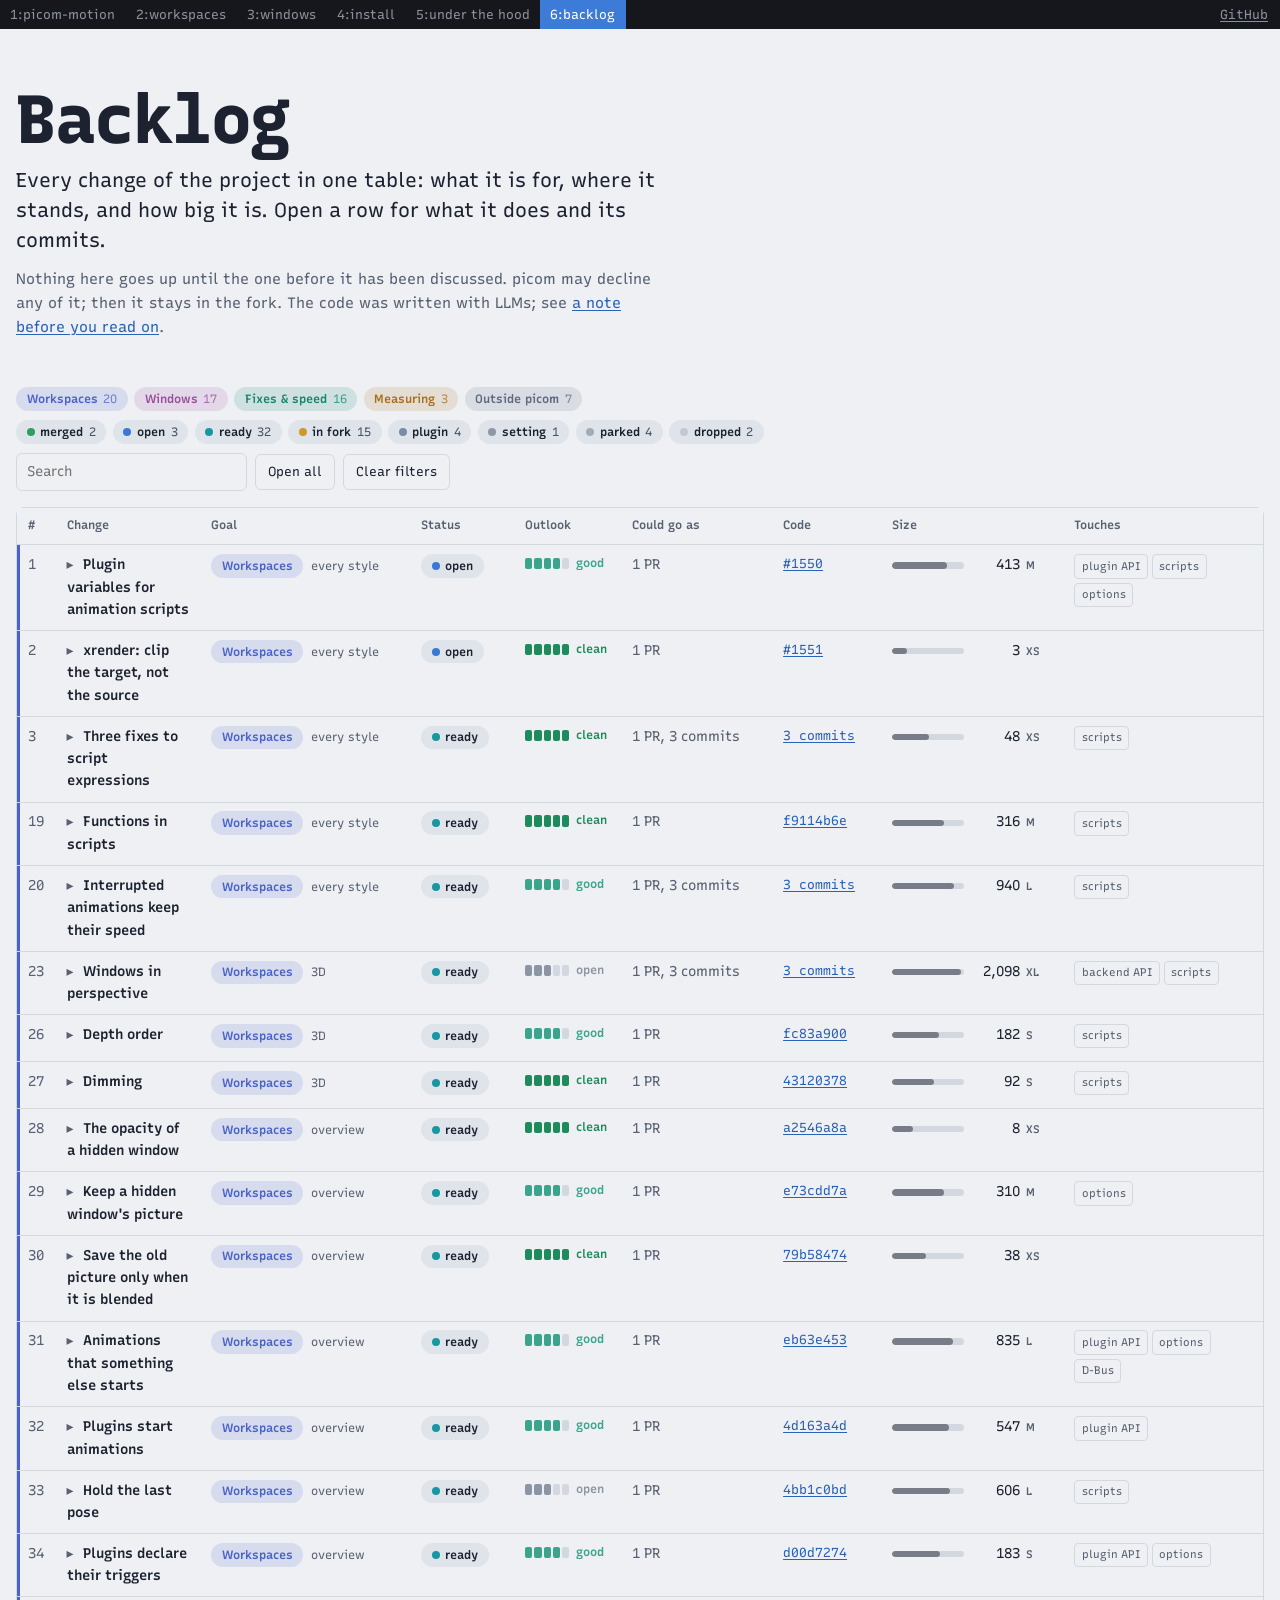
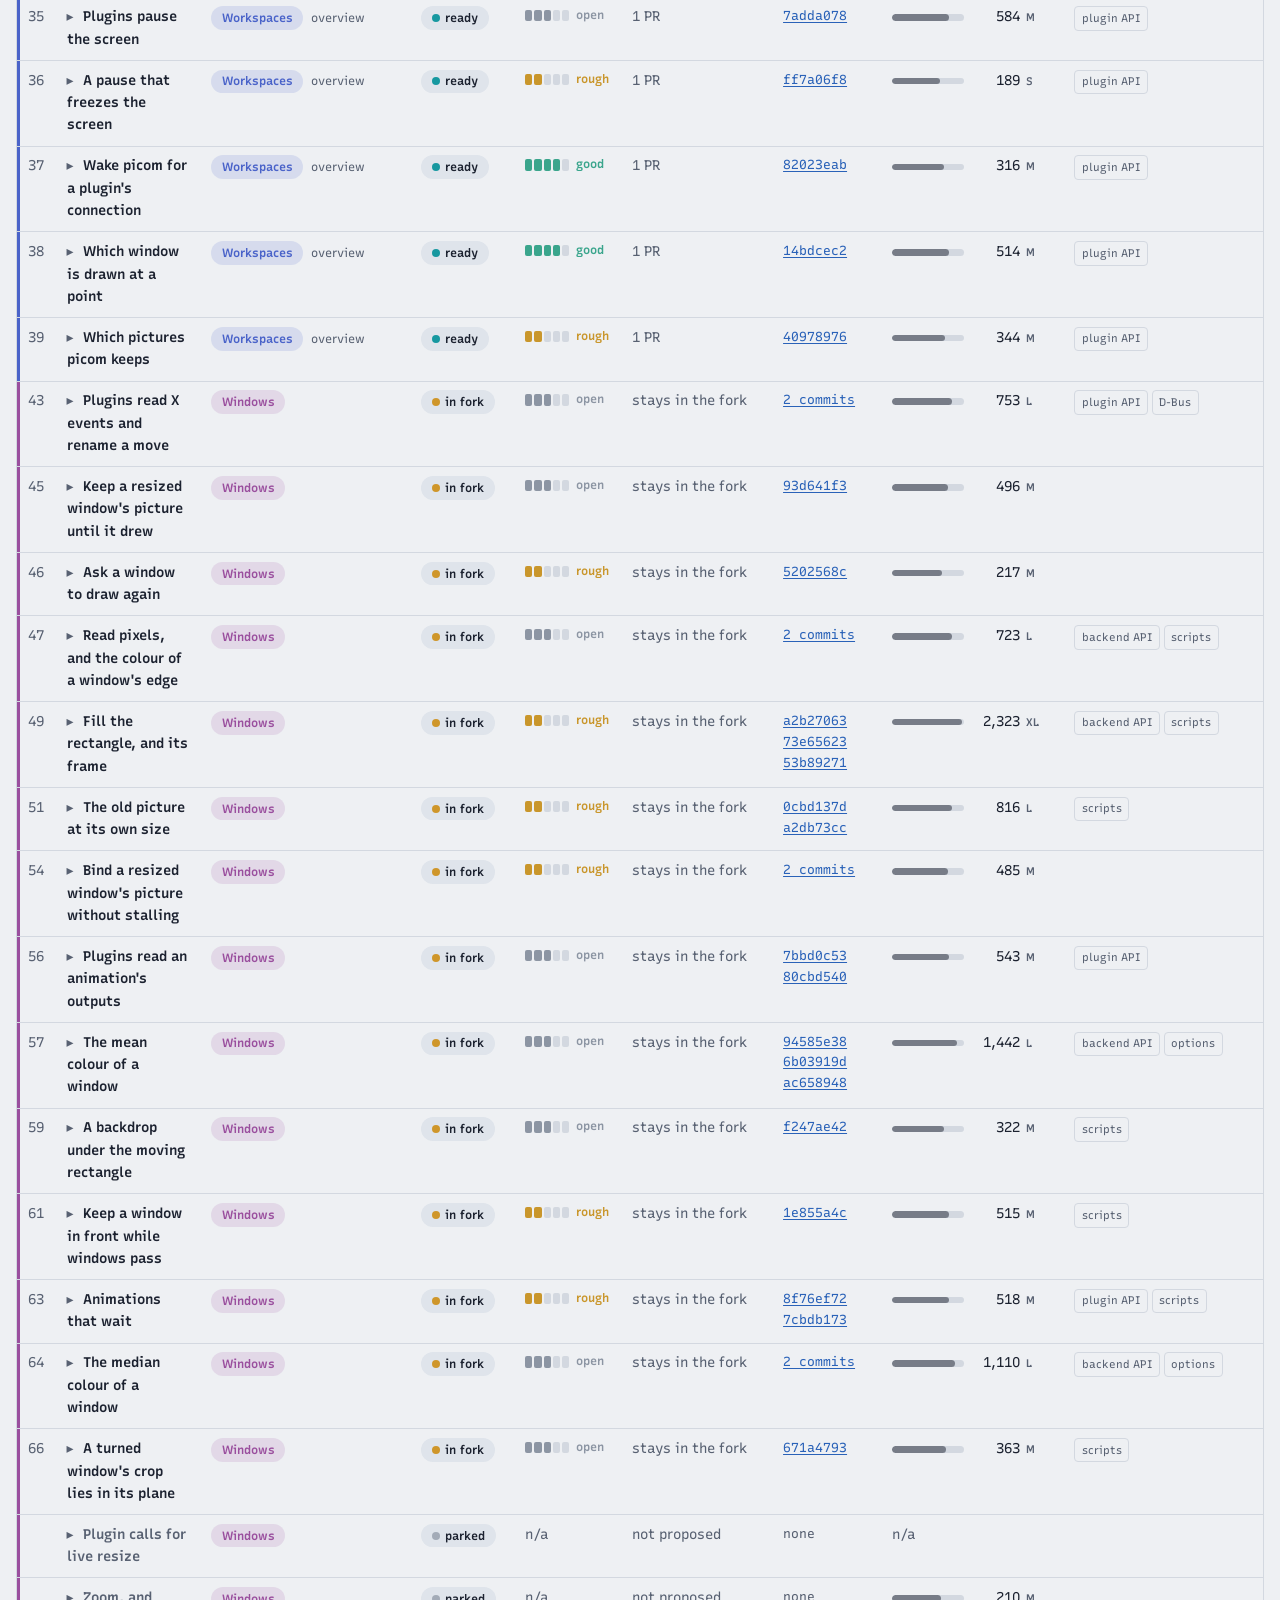
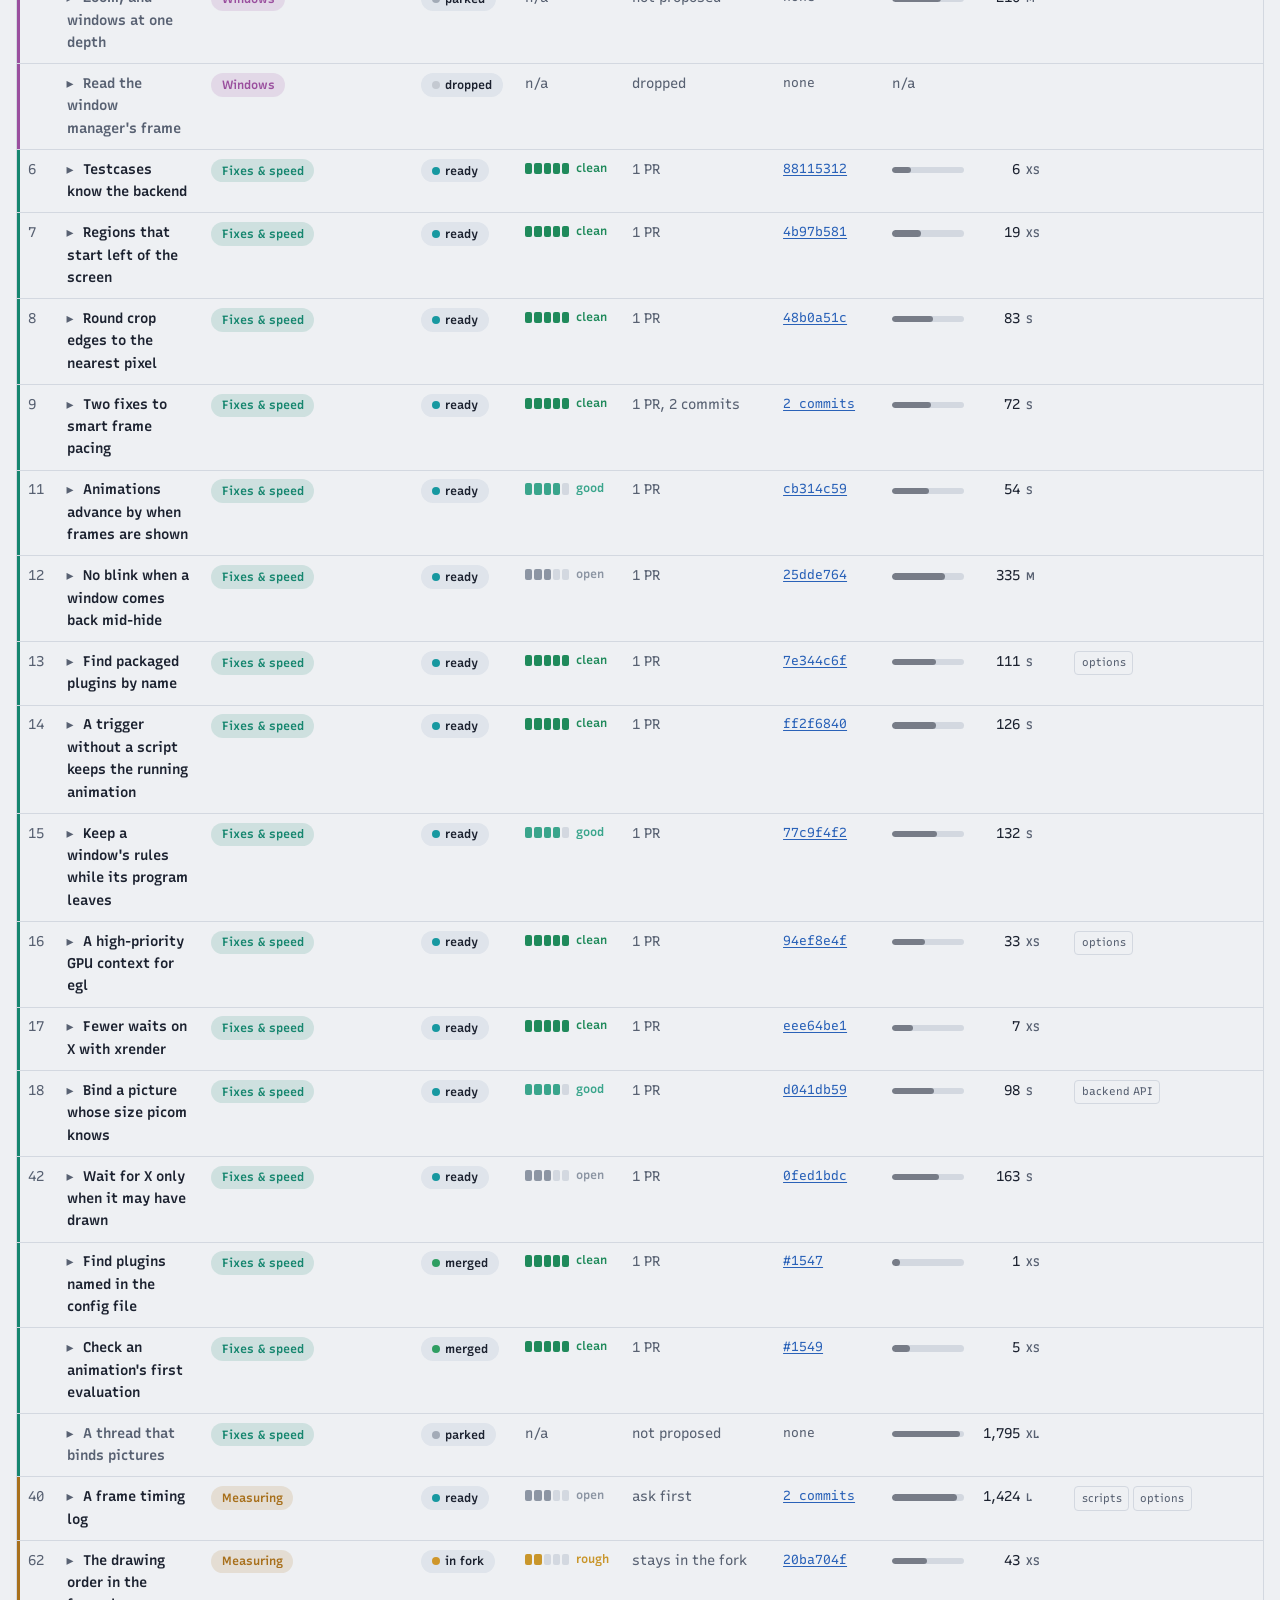
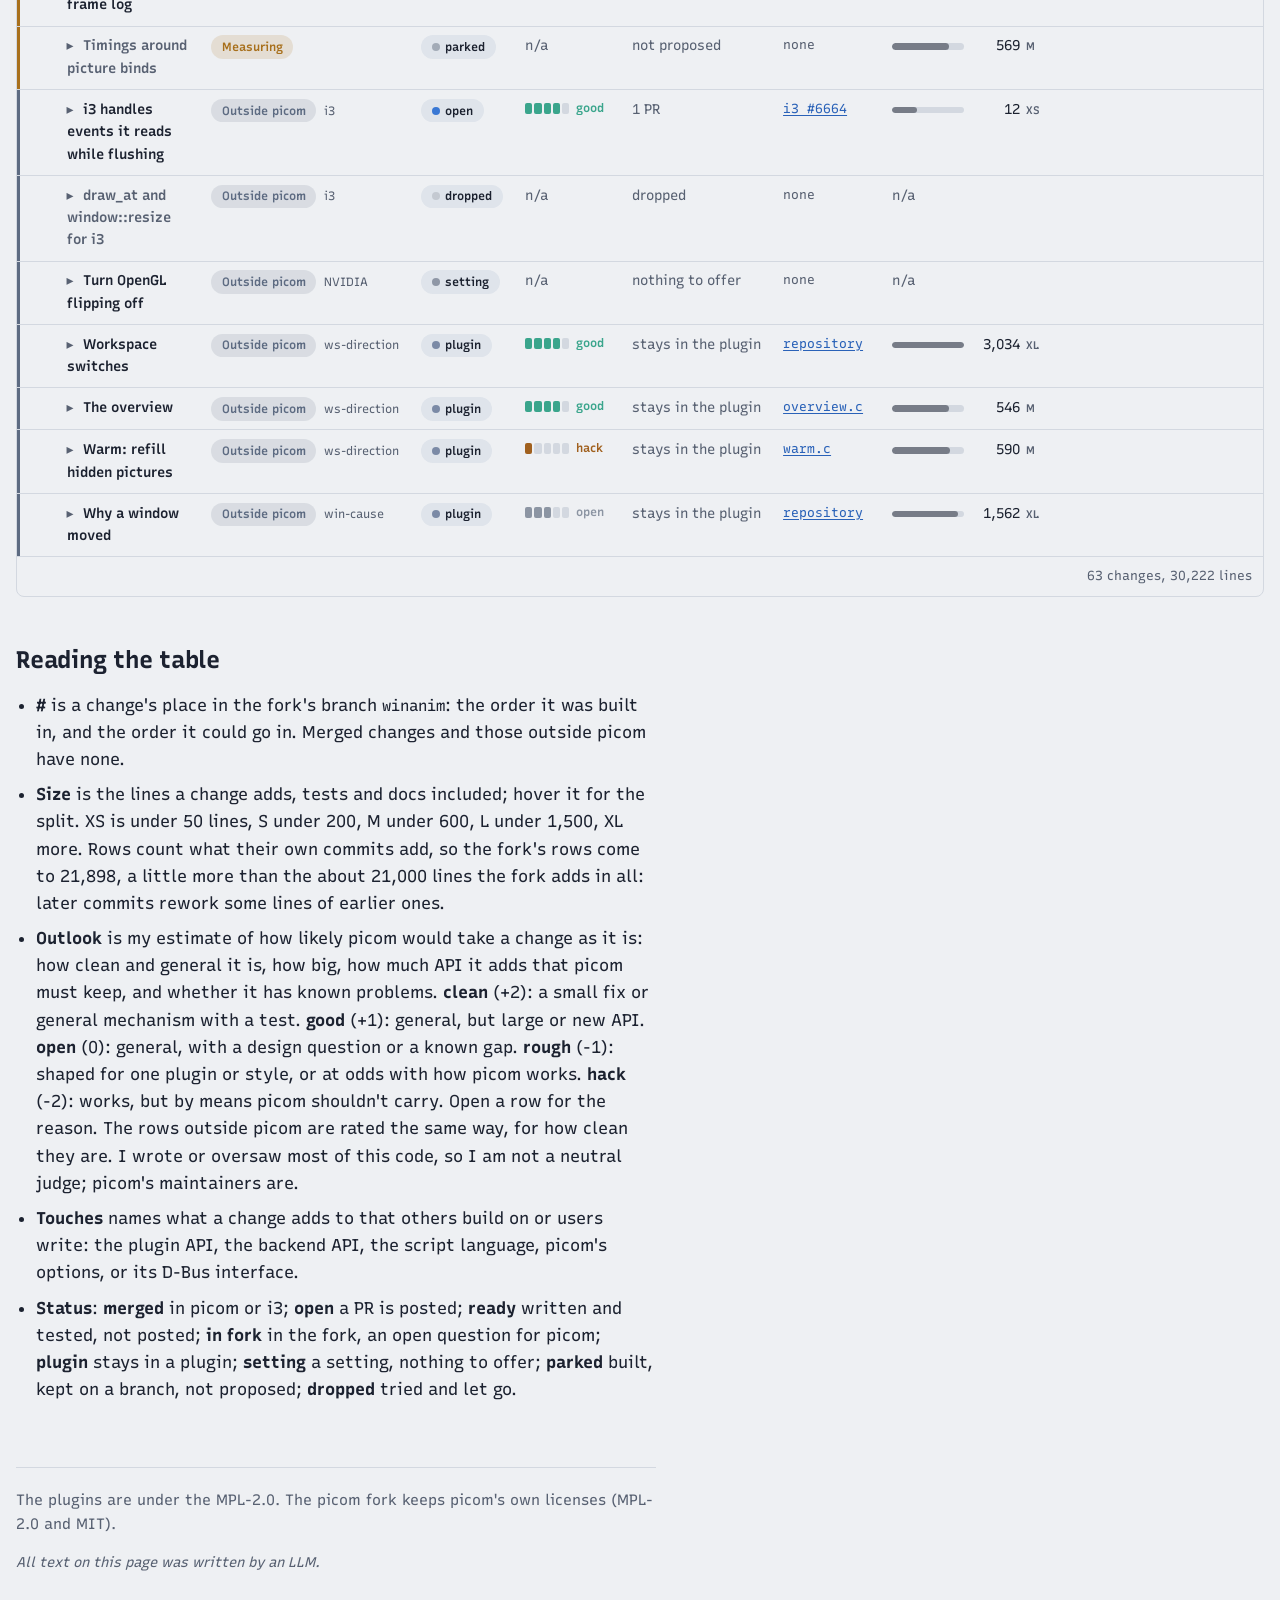
==== commit 23e69842: "Rate how likely picom takes each backlog change An Outlook column rates each change from hack (-2) t" ====
--- a/backlog.html
+++ b/backlog.html
@@ -40,8 +40,8 @@
 	<main>
 		<section class="board" aria-label="The backlog">
 			<div class="toolbar">
-				<div class="filters" role="group" aria-label="Goal"><button type="button" class="chip goal-ws" data-filter="goal" data-key="ws" aria-pressed="false">Workspaces <span class="count">20</span></button><button type="button" class="chip goal-win" data-filter="goal" data-key="win" aria-pressed="false">Windows <span class="count">17</span></button><button type="button" class="chip goal-fix" data-filter="goal" data-key="fix" aria-pressed="false">Fixes &amp; speed <span class="count">16</span></button><button type="button" class="chip goal-meas" data-filter="goal" data-key="meas" aria-pressed="false">Measuring <span class="count">3</span></button><button type="button" class="chip goal-out" data-filter="goal" data-key="out" aria-pressed="false">Outside picom <span class="count">5</span></button></div>
-				<div class="filters" role="group" aria-label="Status"><button type="button" class="pill st-merged" data-filter="status" data-key="merged" aria-pressed="false" title="in picom or i3">merged <span class="count">2</span></button><button type="button" class="pill st-open" data-filter="status" data-key="open" aria-pressed="false" title="a PR is posted">open <span class="count">3</span></button><button type="button" class="pill st-ready" data-filter="status" data-key="ready" aria-pressed="false" title="written and tested, not posted">ready <span class="count">32</span></button><button type="button" class="pill st-fork" data-filter="status" data-key="fork" aria-pressed="false" title="in the fork, an open question for picom">in fork <span class="count">15</span></button><button type="button" class="pill st-plugin" data-filter="status" data-key="plugin" aria-pressed="false" title="stays in a plugin">plugin <span class="count">2</span></button><button type="button" class="pill st-setting" data-filter="status" data-key="setting" aria-pressed="false" title="a setting, nothing to offer">setting <span class="count">1</span></button><button type="button" class="pill st-parked" data-filter="status" data-key="parked" aria-pressed="false" title="built, kept on a branch, not proposed">parked <span class="count">4</span></button><button type="button" class="pill st-dropped" data-filter="status" data-key="dropped" aria-pressed="false" title="tried and let go">dropped <span class="count">2</span></button></div>
+				<div class="filters" role="group" aria-label="Goal"><button type="button" class="chip goal-ws" data-filter="goal" data-key="ws" aria-pressed="false">Workspaces <span class="count">20</span></button><button type="button" class="chip goal-win" data-filter="goal" data-key="win" aria-pressed="false">Windows <span class="count">17</span></button><button type="button" class="chip goal-fix" data-filter="goal" data-key="fix" aria-pressed="false">Fixes &amp; speed <span class="count">16</span></button><button type="button" class="chip goal-meas" data-filter="goal" data-key="meas" aria-pressed="false">Measuring <span class="count">3</span></button><button type="button" class="chip goal-out" data-filter="goal" data-key="out" aria-pressed="false">Outside picom <span class="count">7</span></button></div>
+				<div class="filters" role="group" aria-label="Status"><button type="button" class="pill st-merged" data-filter="status" data-key="merged" aria-pressed="false" title="in picom or i3">merged <span class="count">2</span></button><button type="button" class="pill st-open" data-filter="status" data-key="open" aria-pressed="false" title="a PR is posted">open <span class="count">3</span></button><button type="button" class="pill st-ready" data-filter="status" data-key="ready" aria-pressed="false" title="written and tested, not posted">ready <span class="count">32</span></button><button type="button" class="pill st-fork" data-filter="status" data-key="fork" aria-pressed="false" title="in the fork, an open question for picom">in fork <span class="count">15</span></button><button type="button" class="pill st-plugin" data-filter="status" data-key="plugin" aria-pressed="false" title="stays in a plugin">plugin <span class="count">4</span></button><button type="button" class="pill st-setting" data-filter="status" data-key="setting" aria-pressed="false" title="a setting, nothing to offer">setting <span class="count">1</span></button><button type="button" class="pill st-parked" data-filter="status" data-key="parked" aria-pressed="false" title="built, kept on a branch, not proposed">parked <span class="count">4</span></button><button type="button" class="pill st-dropped" data-filter="status" data-key="dropped" aria-pressed="false" title="tried and let go">dropped <span class="count">2</span></button></div>
 				<div class="tools">
 					<input type="search" placeholder="Search" aria-label="Search the backlog">
 					<button type="button" class="plain" data-action="expand">Open all</button>
@@ -56,6 +56,7 @@
 						<th scope="col" class="change"><button type="button" data-sort="change">Change</button></th>
 						<th scope="col" class="goal"><button type="button" data-sort="goal">Goal</button></th>
 						<th scope="col" class="status"><button type="button" data-sort="status">Status</button></th>
+						<th scope="col" class="outlook"><button type="button" data-sort="outlook" title="How likely picom would take it as it is">Outlook</button></th>
 						<th scope="col" class="go"><button type="button" data-sort="go">Could go as</button></th>
 						<th scope="col" class="code">Code</th>
 						<th scope="col" class="size"><button type="button" data-sort="size">Size</button></th>
@@ -63,70 +64,72 @@
 					</tr>
 				</thead>
 				<tbody>
-<tr class="g-ws" data-goal="ws" data-status="open" data-order="1" data-text="plugin variables for animation scripts plugins add variables that animation scripts read, such as which way a workspace switch went. both plugins are built on it. their names start with plugin-, as asked in review. every style 1 pr"><td class="num mono" data-label="#" data-v="1">1</td><td class="change" data-v="plugin variables for animation scripts"><details><summary>Plugin variables for animation scripts</summary></details></td><td class="goal" data-label="Goal" data-v="1"><span class="chip goal-ws">Workspaces</span><span class="part">every style</span></td><td class="status" data-label="Status" data-v="2"><span class="pill st-open" title="a PR is posted">open</span></td><td class="go" data-label="Could go as" data-v="1 PR">1 PR</td><td class="code" data-label="Code"><a class="mono" href="https://github.com/yshui/picom/pull/1550">#1550</a></td><td class="size" data-label="Size" data-v="413" title="411 C, 2 docs"><span class="sizebar"><span style="width:76%"></span></span><span class="sizenum">413</span><span class="bucket">M</span></td><td class="touches" data-label="Touches"><span class="touch">plugin API</span><span class="touch">scripts</span><span class="touch">options</span></td></tr><tr class="more" data-goal="ws"><td class="num"></td><td colspan="7"><div class="moreinner"><p>Plugins add variables that animation scripts read, such as which way a workspace switch went. Both plugins are built on it. Their names start with plugin-, as asked in review.</p><dl class="facts"><dt>For</dt><dd>every switch style</dd><dt>Lines added</dt><dd>411 C, 2 docs</dd></dl><ul class="commits"><li><a class="mono" href="https://github.com/JornC/picom/commit/b55e2d8fb4ad1dbbbb7ba9a36d1ab6341e873449">b55e2d8f</a> api: let plugins add animation variables for scripts</li></ul></div></td></tr>
-<tr class="g-ws" data-goal="ws" data-status="open" data-order="2" data-text="xrender: clip the target, not the source when xrender copied part of a picture with a clip, it clipped the wrong picture, so a slide cut to one monitor could spill onto the other. someone else confirmed it and wrote a regression test (#1553). every style 1 pr"><td class="num mono" data-label="#" data-v="2">2</td><td class="change" data-v="xrender: clip the target, not the source"><details><summary>xrender: clip the target, not the source</summary></details></td><td class="goal" data-label="Goal" data-v="1"><span class="chip goal-ws">Workspaces</span><span class="part">every style</span></td><td class="status" data-label="Status" data-v="2"><span class="pill st-open" title="a PR is posted">open</span></td><td class="go" data-label="Could go as" data-v="1 PR">1 PR</td><td class="code" data-label="Code"><a class="mono" href="https://github.com/yshui/picom/pull/1551">#1551</a></td><td class="size" data-label="Size" data-v="3" title="3 C"><span class="sizebar"><span style="width:21%"></span></span><span class="sizenum">3</span><span class="bucket">XS</span></td><td class="touches" data-label="Touches"></td></tr><tr class="more" data-goal="ws"><td class="num"></td><td colspan="7"><div class="moreinner"><p>When xrender copied part of a picture with a clip, it clipped the wrong picture, so a slide cut to one monitor could spill onto the other. Someone else confirmed it and wrote a regression test (#1553).</p><dl class="facts"><dt>For</dt><dd>every switch style</dd><dt>Lines added</dt><dd>3 C</dd></dl><ul class="commits"><li><a class="mono" href="https://github.com/JornC/picom/commit/28e63a7f5212fd5b7914a78929b2b19ef9689ee0">28e63a7f</a> backend/xrender: clip the target, not the source, in copy_area</li></ul><p class="links"><a href="https://github.com/yshui/picom/pull/1553">#1553, its regression test</a></p></div></td></tr>
-<tr class="g-ws" data-goal="ws" data-status="ready" data-order="3" data-text="three fixes to script expressions an unclosed ( crashed picom while reading its config, numbers were folded wrong (2 - 1 gave 3), and a misspelled name with a minus gave a confusing error. each fix has a test. every style 1 pr, 3 commits"><td class="num mono" data-label="#" data-v="3">3</td><td class="change" data-v="three fixes to script expressions"><details><summary>Three fixes to script expressions</summary></details></td><td class="goal" data-label="Goal" data-v="1"><span class="chip goal-ws">Workspaces</span><span class="part">every style</span></td><td class="status" data-label="Status" data-v="3"><span class="pill st-ready" title="written and tested, not posted">ready</span></td><td class="go" data-label="Could go as" data-v="1 PR, 3 commits">1 PR, 3 commits</td><td class="code" data-label="Code"><a class="mono" href="https://github.com/JornC/picom/compare/28e63a7f5212fd5b7914a78929b2b19ef9689ee0...78de546de36689816642d88f63cfb17dfa755333">3 commits</a></td><td class="size" data-label="Size" data-v="48" title="48 C"><span class="sizebar"><span style="width:51%"></span></span><span class="sizenum">48</span><span class="bucket">XS</span></td><td class="touches" data-label="Touches"><span class="touch">scripts</span></td></tr><tr class="more" data-goal="ws"><td class="num"></td><td colspan="7"><div class="moreinner"><p>An unclosed ( crashed picom while reading its config, numbers were folded wrong (2 - 1 gave 3), and a misspelled name with a minus gave a confusing error. Each fix has a test.</p><dl class="facts"><dt>For</dt><dd>every switch style</dd><dt>Lines added</dt><dd>48 C</dd></dl><ul class="commits"><li><a class="mono" href="https://github.com/JornC/picom/commit/dfa7a076490642b141b3d15eed71d0b9437cbafc">dfa7a076</a> transition: report an unmatched &#x27;(&#x27; instead of crashing</li><li><a class="mono" href="https://github.com/JornC/picom/commit/ccda859d1512d5f63fb4beba0c6391d82fcb25cf">ccda859d</a> transition: fix the folding of expressions of two numbers</li><li><a class="mono" href="https://github.com/JornC/picom/commit/78de546de36689816642d88f63cfb17dfa755333">78de546d</a> transition: report the right error for a negated name</li></ul></div></td></tr>
-<tr class="g-ws" data-goal="ws" data-status="ready" data-order="19" data-text="functions in scripts expressions only had + - * / ^ and parentheses. this adds abs, sqrt, floor, ceil, round, sin, cos, tan, min, max, mod and pi. every switch style uses some of them. every style 1 pr"><td class="num mono" data-label="#" data-v="19">19</td><td class="change" data-v="functions in scripts"><details><summary>Functions in scripts</summary></details></td><td class="goal" data-label="Goal" data-v="1"><span class="chip goal-ws">Workspaces</span><span class="part">every style</span></td><td class="status" data-label="Status" data-v="3"><span class="pill st-ready" title="written and tested, not posted">ready</span></td><td class="go" data-label="Could go as" data-v="1 PR">1 PR</td><td class="code" data-label="Code"><a class="mono" href="https://github.com/JornC/picom/commit/f9114b6ec5bf3e18f9bd5419459c9bf8d036c4eb">f9114b6e</a></td><td class="size" data-label="Size" data-v="316" title="306 C, 10 docs"><span class="sizebar"><span style="width:73%"></span></span><span class="sizenum">316</span><span class="bucket">M</span></td><td class="touches" data-label="Touches"><span class="touch">scripts</span></td></tr><tr class="more" data-goal="ws"><td class="num"></td><td colspan="7"><div class="moreinner"><p>Expressions only had + - * / ^ and parentheses. This adds abs, sqrt, floor, ceil, round, sin, cos, tan, min, max, mod and pi. Every switch style uses some of them.</p><dl class="facts"><dt>For</dt><dd>every switch style</dd><dt>Comes after</dt><dd>#1550 and the expression fixes</dd><dt>Lines added</dt><dd>306 C, 10 docs</dd></dl><ul class="commits"><li><a class="mono" href="https://github.com/JornC/picom/commit/f9114b6ec5bf3e18f9bd5419459c9bf8d036c4eb">f9114b6e</a> transition: add functions to animation script expressions</li></ul></div></td></tr>
-<tr class="g-ws" data-goal="ws" data-status="ready" data-order="20" data-text="interrupted animations keep their speed when a new animation interrupts one, a script can read the value and speed the old one left, a curve can start at that speed, and a spring curve settles from it. a switch during a switch carries on instead of starting over. every style 1 pr, 3 commits"><td class="num mono" data-label="#" data-v="20">20</td><td class="change" data-v="interrupted animations keep their speed"><details><summary>Interrupted animations keep their speed</summary></details></td><td class="goal" data-label="Goal" data-v="1"><span class="chip goal-ws">Workspaces</span><span class="part">every style</span></td><td class="status" data-label="Status" data-v="3"><span class="pill st-ready" title="written and tested, not posted">ready</span></td><td class="go" data-label="Could go as" data-v="1 PR, 3 commits">1 PR, 3 commits</td><td class="code" data-label="Code"><a class="mono" href="https://github.com/JornC/picom/compare/f9114b6ec5bf3e18f9bd5419459c9bf8d036c4eb...16bd276c92359d27a1d5b1913203b6e8ccd52667">3 commits</a></td><td class="size" data-label="Size" data-v="940" title="890 C, 50 docs"><span class="sizebar"><span style="width:86%"></span></span><span class="sizenum">940</span><span class="bucket">L</span></td><td class="touches" data-label="Touches"><span class="touch">scripts</span></td></tr><tr class="more" data-goal="ws"><td class="num"></td><td colspan="7"><div class="moreinner"><p>When a new animation interrupts one, a script can read the value and speed the old one left, a curve can start at that speed, and a spring curve settles from it. A switch during a switch carries on instead of starting over.</p><dl class="facts"><dt>For</dt><dd>every switch style</dd><dt>Comes after</dt><dd>functions in scripts</dd><dt>Lines added</dt><dd>890 C, 50 docs</dd></dl><ul class="commits"><li><a class="mono" href="https://github.com/JornC/picom/commit/a0e40742ff223cfd90902bf928e17152b9d3d84e">a0e40742</a> transition: let an interrupted animation read the state it interrupted</li><li><a class="mono" href="https://github.com/JornC/picom/commit/1f9205998edd223a845e3c0f2d030b6f8b4a6012">1f920599</a> transition: let a timing function start at a given speed</li><li><a class="mono" href="https://github.com/JornC/picom/commit/16bd276c92359d27a1d5b1913203b6e8ccd52667">16bd276c</a> transition: add the spring timing function</li></ul></div></td></tr>
-<tr class="g-ws" data-goal="ws" data-status="ready" data-order="23" data-text="windows in perspective a blit could only draw a rectangle, moved and scaled. a new backend call draws a window through a mesh, scripts can move its four corners, and its shadow, blur and frame opacity follow when it turns. for cube, flip and unfold. 3d 1 pr, 3 commits"><td class="num mono" data-label="#" data-v="23">23</td><td class="change" data-v="windows in perspective"><details><summary>Windows in perspective</summary></details></td><td class="goal" data-label="Goal" data-v="1"><span class="chip goal-ws">Workspaces</span><span class="part">3D</span></td><td class="status" data-label="Status" data-v="3"><span class="pill st-ready" title="written and tested, not posted">ready</span></td><td class="go" data-label="Could go as" data-v="1 PR, 3 commits">1 PR, 3 commits</td><td class="code" data-label="Code"><a class="mono" href="https://github.com/JornC/picom/compare/16bd276c92359d27a1d5b1913203b6e8ccd52667...e51d9daaafb050b632a157fc0207181b276eebd9">3 commits</a></td><td class="size" data-label="Size" data-v="2098" title="1684 C, 408 tests, 6 docs"><span class="sizebar"><span style="width:96%"></span></span><span class="sizenum">2,098</span><span class="bucket">XL</span></td><td class="touches" data-label="Touches"><span class="touch">backend API</span><span class="touch">scripts</span></td></tr><tr class="more" data-goal="ws"><td class="num"></td><td colspan="7"><div class="moreinner"><p>A blit could only draw a rectangle, moved and scaled. A new backend call draws a window through a mesh, scripts can move its four corners, and its shadow, blur and frame opacity follow when it turns. For cube, flip and unfold.</p><dl class="facts"><dt>For</dt><dd>the 3D styles</dd><dt>Comes after</dt><dd>the test runner change, the blink fix and the sized bind</dd><dt>Lines added</dt><dd>1,684 C, 408 tests, 6 docs</dd></dl><ul class="commits"><li><a class="mono" href="https://github.com/JornC/picom/commit/30e2897d3396f1a86b5740d44fa35a6dd0006de5">30e2897d</a> backend: draw a blit through a mesh</li><li><a class="mono" href="https://github.com/JornC/picom/commit/58d9e64bf9b3713709d92a858fd581b0ba274049">58d9e64b</a> win: let animation scripts move a window&#x27;s corners</li><li><a class="mono" href="https://github.com/JornC/picom/commit/e51d9daaafb050b632a157fc0207181b276eebd9">e51d9daa</a> renderer: draw the shadow, blur and frame opacity of a turned window</li></ul></div></td></tr>
-<tr class="g-ws" data-goal="ws" data-status="ready" data-order="26" data-text="depth order turned windows that overlap in 3d must be drawn farthest first, which the stacking order doesn&#x27;t know. scripts can order windows by depth. 3d 1 pr"><td class="num mono" data-label="#" data-v="26">26</td><td class="change" data-v="depth order"><details><summary>Depth order</summary></details></td><td class="goal" data-label="Goal" data-v="1"><span class="chip goal-ws">Workspaces</span><span class="part">3D</span></td><td class="status" data-label="Status" data-v="3"><span class="pill st-ready" title="written and tested, not posted">ready</span></td><td class="go" data-label="Could go as" data-v="1 PR">1 PR</td><td class="code" data-label="Code"><a class="mono" href="https://github.com/JornC/picom/commit/fc83a9008ce0149ac3212138a2a0269e04df5562">fc83a900</a></td><td class="size" data-label="Size" data-v="182" title="91 tests, 89 C, 2 docs"><span class="sizebar"><span style="width:66%"></span></span><span class="sizenum">182</span><span class="bucket">S</span></td><td class="touches" data-label="Touches"><span class="touch">scripts</span></td></tr><tr class="more" data-goal="ws"><td class="num"></td><td colspan="7"><div class="moreinner"><p>Turned windows that overlap in 3D must be drawn farthest first, which the stacking order doesn&#x27;t know. Scripts can order windows by depth.</p><dl class="facts"><dt>For</dt><dd>the 3D styles</dd><dt>Comes after</dt><dd>windows in perspective</dd><dt>Lines added</dt><dd>91 tests, 89 C, 2 docs</dd></dl><ul class="commits"><li><a class="mono" href="https://github.com/JornC/picom/commit/fc83a9008ce0149ac3212138a2a0269e04df5562">fc83a900</a> win: let animation scripts order windows by depth</li></ul></div></td></tr>
-<tr class="g-ws" data-goal="ws" data-status="ready" data-order="27" data-text="dimming a script could darken a window only by lowering its opacity, so over a light wallpaper it got lighter. scripts can dim a window for real, as inactive-dim does. 3d 1 pr"><td class="num mono" data-label="#" data-v="27">27</td><td class="change" data-v="dimming"><details><summary>Dimming</summary></details></td><td class="goal" data-label="Goal" data-v="1"><span class="chip goal-ws">Workspaces</span><span class="part">3D</span></td><td class="status" data-label="Status" data-v="3"><span class="pill st-ready" title="written and tested, not posted">ready</span></td><td class="go" data-label="Could go as" data-v="1 PR">1 PR</td><td class="code" data-label="Code"><a class="mono" href="https://github.com/JornC/picom/commit/43120378091d973d2ba41bb80b07b332754a9d32">43120378</a></td><td class="size" data-label="Size" data-v="92" title="75 tests, 15 C, 2 docs"><span class="sizebar"><span style="width:58%"></span></span><span class="sizenum">92</span><span class="bucket">S</span></td><td class="touches" data-label="Touches"><span class="touch">scripts</span></td></tr><tr class="more" data-goal="ws"><td class="num"></td><td colspan="7"><div class="moreinner"><p>A script could darken a window only by lowering its opacity, so over a light wallpaper it got lighter. Scripts can dim a window for real, as inactive-dim does.</p><dl class="facts"><dt>For</dt><dd>the 3D styles</dd><dt>Comes after</dt><dd>the test runner change</dd><dt>Lines added</dt><dd>75 tests, 15 C, 2 docs</dd></dl><ul class="commits"><li><a class="mono" href="https://github.com/JornC/picom/commit/43120378091d973d2ba41bb80b07b332754a9d32">43120378</a> win: let animation scripts dim a window</li></ul></div></td></tr>
-<tr class="g-ws" data-goal="ws" data-status="ready" data-order="28" data-text="the opacity of a hidden window a hidden window&#x27;s opacity reads 0, so a script that draws it can&#x27;t tell its normal opacity. a new input gives the opacity it has while shown. overview 1 pr"><td class="num mono" data-label="#" data-v="28">28</td><td class="change" data-v="the opacity of a hidden window"><details><summary>The opacity of a hidden window</summary></details></td><td class="goal" data-label="Goal" data-v="1"><span class="chip goal-ws">Workspaces</span><span class="part">overview</span></td><td class="status" data-label="Status" data-v="3"><span class="pill st-ready" title="written and tested, not posted">ready</span></td><td class="go" data-label="Could go as" data-v="1 PR">1 PR</td><td class="code" data-label="Code"><a class="mono" href="https://github.com/JornC/picom/commit/a2546a8aa21049061a7b1389724c846aa5b6bf92">a2546a8a</a></td><td class="size" data-label="Size" data-v="8" title="6 C, 2 docs"><span class="sizebar"><span style="width:30%"></span></span><span class="sizenum">8</span><span class="bucket">XS</span></td><td class="touches" data-label="Touches"></td></tr><tr class="more" data-goal="ws"><td class="num"></td><td colspan="7"><div class="moreinner"><p>A hidden window&#x27;s opacity reads 0, so a script that draws it can&#x27;t tell its normal opacity. A new input gives the opacity it has while shown.</p><dl class="facts"><dt>For</dt><dd>the overview and switches that pass workspaces</dd><dt>Lines added</dt><dd>6 C, 2 docs</dd></dl><ul class="commits"><li><a class="mono" href="https://github.com/JornC/picom/commit/a2546a8aa21049061a7b1389724c846aa5b6bf92">a2546a8a</a> win: add the window-mapped-opacity input</li></ul></div></td></tr>
-<tr class="g-ws" data-goal="ws" data-status="ready" data-order="29" data-text="keep a hidden window&#x27;s picture picom freed a window&#x27;s picture once it was hidden, so nothing could draw a hidden window. a rule option keeps its last picture, for the cube&#x27;s other sides and the overview. overview 1 pr"><td class="num mono" data-label="#" data-v="29">29</td><td class="change" data-v="keep a hidden window&#x27;s picture"><details><summary>Keep a hidden window&#x27;s picture</summary></details></td><td class="goal" data-label="Goal" data-v="1"><span class="chip goal-ws">Workspaces</span><span class="part">overview</span></td><td class="status" data-label="Status" data-v="3"><span class="pill st-ready" title="written and tested, not posted">ready</span></td><td class="go" data-label="Could go as" data-v="1 PR">1 PR</td><td class="code" data-label="Code"><a class="mono" href="https://github.com/JornC/picom/commit/e73cdd7a7195e1b189e3bf54d07142546d5a7e90">e73cdd7a</a></td><td class="size" data-label="Size" data-v="310" title="236 tests, 71 C, 3 docs"><span class="sizebar"><span style="width:73%"></span></span><span class="sizenum">310</span><span class="bucket">M</span></td><td class="touches" data-label="Touches"><span class="touch">options</span></td></tr><tr class="more" data-goal="ws"><td class="num"></td><td colspan="7"><div class="moreinner"><p>picom freed a window&#x27;s picture once it was hidden, so nothing could draw a hidden window. A rule option keeps its last picture, for the cube&#x27;s other sides and the overview.</p><dl class="facts"><dt>For</dt><dd>the overview and switches that pass workspaces</dd><dt>Comes after</dt><dd>the test runner change and the opacity of a hidden window</dd><dt>Lines added</dt><dd>236 tests, 71 C, 3 docs</dd></dl><ul class="commits"><li><a class="mono" href="https://github.com/JornC/picom/commit/e73cdd7a7195e1b189e3bf54d07142546d5a7e90">e73cdd7a</a> win: add per-window option keep-image-when-hidden</li></ul></div></td></tr>
-<tr class="g-ws" data-goal="ws" data-status="ready" data-order="30" data-text="save the old picture only when it is blended picom copied the old picture for every animation on a changed window, even when no script read it; on nvidia a copy at the window&#x27;s size. now only for scripts that blend it. overview 1 pr"><td class="num mono" data-label="#" data-v="30">30</td><td class="change" data-v="save the old picture only when it is blended"><details><summary>Save the old picture only when it is blended</summary></details></td><td class="goal" data-label="Goal" data-v="1"><span class="chip goal-ws">Workspaces</span><span class="part">overview</span></td><td class="status" data-label="Status" data-v="3"><span class="pill st-ready" title="written and tested, not posted">ready</span></td><td class="go" data-label="Could go as" data-v="1 PR">1 PR</td><td class="code" data-label="Code"><a class="mono" href="https://github.com/JornC/picom/commit/79b58474eec6074d01555ff580d9d9a491f0d440">79b58474</a></td><td class="size" data-label="Size" data-v="38" title="29 tests, 9 C"><span class="sizebar"><span style="width:48%"></span></span><span class="sizenum">38</span><span class="bucket">XS</span></td><td class="touches" data-label="Touches"></td></tr><tr class="more" data-goal="ws"><td class="num"></td><td colspan="7"><div class="moreinner"><p>picom copied the old picture for every animation on a changed window, even when no script read it; on NVIDIA a copy at the window&#x27;s size. Now only for scripts that blend it.</p><dl class="facts"><dt>For</dt><dd>the overview and switches that pass workspaces</dd><dt>Comes after</dt><dd>keeping a hidden window&#x27;s picture</dd><dt>Lines added</dt><dd>29 tests, 9 C</dd></dl><p class="rownote">It could also be part of the PR before it.</p><ul class="commits"><li><a class="mono" href="https://github.com/JornC/picom/commit/79b58474eec6074d01555ff580d9d9a491f0d440">79b58474</a> win: save the old image only for an animation that blends it</li></ul></div></td></tr>
-<tr class="g-ws" data-goal="ws" data-status="ready" data-order="31" data-text="animations that something else starts picom starts an animation only when a window changes. custom triggers and a d-bus call let something else start one, such as for the windows of the workspaces a switch passes. overview 1 pr"><td class="num mono" data-label="#" data-v="31">31</td><td class="change" data-v="animations that something else starts"><details><summary>Animations that something else starts</summary></details></td><td class="goal" data-label="Goal" data-v="1"><span class="chip goal-ws">Workspaces</span><span class="part">overview</span></td><td class="status" data-label="Status" data-v="3"><span class="pill st-ready" title="written and tested, not posted">ready</span></td><td class="go" data-label="Could go as" data-v="1 PR">1 PR</td><td class="code" data-label="Code"><a class="mono" href="https://github.com/JornC/picom/commit/eb63e45386f5db042a5b15eb574886beeb1907c9">eb63e453</a></td><td class="size" data-label="Size" data-v="835" title="510 C, 295 tests, 30 docs"><span class="sizebar"><span style="width:85%"></span></span><span class="sizenum">835</span><span class="bucket">L</span></td><td class="touches" data-label="Touches"><span class="touch">plugin API</span><span class="touch">options</span><span class="touch">D-Bus</span></td></tr><tr class="more" data-goal="ws"><td class="num"></td><td colspan="7"><div class="moreinner"><p>picom starts an animation only when a window changes. Custom triggers and a D-Bus call let something else start one, such as for the windows of the workspaces a switch passes.</p><dl class="facts"><dt>For</dt><dd>the overview and switches that pass workspaces</dd><dt>Comes after</dt><dd>#1550 and keeping a hidden window&#x27;s picture</dd><dt>Lines added</dt><dd>510 C, 295 tests, 30 docs</dd></dl><ul class="commits"><li><a class="mono" href="https://github.com/JornC/picom/commit/eb63e45386f5db042a5b15eb574886beeb1907c9">eb63e453</a> config, dbus: add custom animation triggers and StartAnimations</li></ul></div></td></tr>
-<tr class="g-ws" data-goal="ws" data-status="ready" data-order="32" data-text="plugins start animations a plugin could add variables (#1550) but not start an animation. now it can, from a frame callback. overview 1 pr"><td class="num mono" data-label="#" data-v="32">32</td><td class="change" data-v="plugins start animations"><details><summary>Plugins start animations</summary></details></td><td class="goal" data-label="Goal" data-v="1"><span class="chip goal-ws">Workspaces</span><span class="part">overview</span></td><td class="status" data-label="Status" data-v="3"><span class="pill st-ready" title="written and tested, not posted">ready</span></td><td class="go" data-label="Could go as" data-v="1 PR">1 PR</td><td class="code" data-label="Code"><a class="mono" href="https://github.com/JornC/picom/commit/4d163a4d1cdfca939ad48810095493513e5e1d5d">4d163a4d</a></td><td class="size" data-label="Size" data-v="547" title="373 tests, 171 C, 3 docs"><span class="sizebar"><span style="width:80%"></span></span><span class="sizenum">547</span><span class="bucket">M</span></td><td class="touches" data-label="Touches"><span class="touch">plugin API</span></td></tr><tr class="more" data-goal="ws"><td class="num"></td><td colspan="7"><div class="moreinner"><p>A plugin could add variables (#1550) but not start an animation. Now it can, from a frame callback.</p><dl class="facts"><dt>For</dt><dd>the overview and switches that pass workspaces</dd><dt>Comes after</dt><dd>custom triggers</dd><dt>Lines added</dt><dd>373 tests, 171 C, 3 docs</dd></dl><ul class="commits"><li><a class="mono" href="https://github.com/JornC/picom/commit/4d163a4d1cdfca939ad48810095493513e5e1d5d">4d163a4d</a> api: let plugins start animations from a frame callback</li></ul></div></td></tr>
-<tr class="g-ws" data-goal="ws" data-status="ready" data-order="33" data-text="hold the last pose when an animation ends, the window goes back to its normal place. an overview that stays open until a key is pressed needs the windows to stay where the animation put them. overview 1 pr"><td class="num mono" data-label="#" data-v="33">33</td><td class="change" data-v="hold the last pose"><details><summary>Hold the last pose</summary></details></td><td class="goal" data-label="Goal" data-v="1"><span class="chip goal-ws">Workspaces</span><span class="part">overview</span></td><td class="status" data-label="Status" data-v="3"><span class="pill st-ready" title="written and tested, not posted">ready</span></td><td class="go" data-label="Could go as" data-v="1 PR">1 PR</td><td class="code" data-label="Code"><a class="mono" href="https://github.com/JornC/picom/commit/4bb1c0bde6b4f6b3485bf586dc2b409291b2bc1b">4bb1c0bd</a></td><td class="size" data-label="Size" data-v="606" title="491 tests, 108 C, 7 docs"><span class="sizebar"><span style="width:81%"></span></span><span class="sizenum">606</span><span class="bucket">L</span></td><td class="touches" data-label="Touches"><span class="touch">scripts</span></td></tr><tr class="more" data-goal="ws"><td class="num"></td><td colspan="7"><div class="moreinner"><p>When an animation ends, the window goes back to its normal place. An overview that stays open until a key is pressed needs the windows to stay where the animation put them.</p><dl class="facts"><dt>For</dt><dd>the overview and switches that pass workspaces</dd><dt>Comes after</dt><dd>interrupted animations and custom triggers</dd><dt>Lines added</dt><dd>491 tests, 108 C, 7 docs</dd></dl><ul class="commits"><li><a class="mono" href="https://github.com/JornC/picom/commit/4bb1c0bde6b4f6b3485bf586dc2b409291b2bc1b">4bb1c0bd</a> win: let an animation hold its last pose</li></ul></div></td></tr>
-<tr class="g-ws" data-goal="ws" data-status="ready" data-order="34" data-text="plugins declare their triggers a plugin&#x27;s custom triggers had to be listed in the user&#x27;s config as well. the plugin declares them itself. overview 1 pr"><td class="num mono" data-label="#" data-v="34">34</td><td class="change" data-v="plugins declare their triggers"><details><summary>Plugins declare their triggers</summary></details></td><td class="goal" data-label="Goal" data-v="1"><span class="chip goal-ws">Workspaces</span><span class="part">overview</span></td><td class="status" data-label="Status" data-v="3"><span class="pill st-ready" title="written and tested, not posted">ready</span></td><td class="go" data-label="Could go as" data-v="1 PR">1 PR</td><td class="code" data-label="Code"><a class="mono" href="https://github.com/JornC/picom/commit/d00d72747b718bbf6c519a0e202122e8fb8039b2">d00d7274</a></td><td class="size" data-label="Size" data-v="183" title="172 C, 10 tests, 1 docs"><span class="sizebar"><span style="width:67%"></span></span><span class="sizenum">183</span><span class="bucket">S</span></td><td class="touches" data-label="Touches"><span class="touch">plugin API</span><span class="touch">options</span></td></tr><tr class="more" data-goal="ws"><td class="num"></td><td colspan="7"><div class="moreinner"><p>A plugin&#x27;s custom triggers had to be listed in the user&#x27;s config as well. The plugin declares them itself.</p><dl class="facts"><dt>For</dt><dd>the overview and switches that pass workspaces</dd><dt>Comes after</dt><dd>plugins start animations</dd><dt>Lines added</dt><dd>172 C, 10 tests, 1 docs</dd></dl><ul class="commits"><li><a class="mono" href="https://github.com/JornC/picom/commit/d00d72747b718bbf6c519a0e202122e8fb8039b2">d00d7274</a> api: let plugins declare the custom triggers they start</li></ul></div></td></tr>
-<tr class="g-ws" data-goal="ws" data-status="ready" data-order="35" data-text="plugins pause the screen a plugin that needs an answer from the x server before it can set an animation&#x27;s variables would hold up all of picom. instead it pauses the screen for that moment. overview 1 pr"><td class="num mono" data-label="#" data-v="35">35</td><td class="change" data-v="plugins pause the screen"><details><summary>Plugins pause the screen</summary></details></td><td class="goal" data-label="Goal" data-v="1"><span class="chip goal-ws">Workspaces</span><span class="part">overview</span></td><td class="status" data-label="Status" data-v="3"><span class="pill st-ready" title="written and tested, not posted">ready</span></td><td class="go" data-label="Could go as" data-v="1 PR">1 PR</td><td class="code" data-label="Code"><a class="mono" href="https://github.com/JornC/picom/commit/7adda078ae8b7d36d39cb53cde646802036ba381">7adda078</a></td><td class="size" data-label="Size" data-v="584" title="348 tests, 236 C"><span class="sizebar"><span style="width:80%"></span></span><span class="sizenum">584</span><span class="bucket">M</span></td><td class="touches" data-label="Touches"><span class="touch">plugin API</span></td></tr><tr class="more" data-goal="ws"><td class="num"></td><td colspan="7"><div class="moreinner"><p>A plugin that needs an answer from the X server before it can set an animation&#x27;s variables would hold up all of picom. Instead it pauses the screen for that moment.</p><dl class="facts"><dt>For</dt><dd>the overview and switches that pass workspaces</dd><dt>Comes after</dt><dd>plugins start animations</dd><dt>Lines added</dt><dd>348 tests, 236 C</dd></dl><ul class="commits"><li><a class="mono" href="https://github.com/JornC/picom/commit/7adda078ae8b7d36d39cb53cde646802036ba381">7adda078</a> api: let plugins pause the screen</li></ul></div></td></tr>
-<tr class="g-ws" data-goal="ws" data-status="ready" data-order="36" data-text="a pause that freezes the screen to get pictures of hidden windows, the window manager shows them one by one, and the user saw every step. a frozen pause keeps the last frame on screen meanwhile. overview 1 pr"><td class="num mono" data-label="#" data-v="36">36</td><td class="change" data-v="a pause that freezes the screen"><details><summary>A pause that freezes the screen</summary></details></td><td class="goal" data-label="Goal" data-v="1"><span class="chip goal-ws">Workspaces</span><span class="part">overview</span></td><td class="status" data-label="Status" data-v="3"><span class="pill st-ready" title="written and tested, not posted">ready</span></td><td class="go" data-label="Could go as" data-v="1 PR">1 PR</td><td class="code" data-label="Code"><a class="mono" href="https://github.com/JornC/picom/commit/ff7a06f850dc82cb264a89038cd14e2bfae476c3">ff7a06f8</a></td><td class="size" data-label="Size" data-v="189" title="115 C, 74 tests"><span class="sizebar"><span style="width:67%"></span></span><span class="sizenum">189</span><span class="bucket">S</span></td><td class="touches" data-label="Touches"><span class="touch">plugin API</span></td></tr><tr class="more" data-goal="ws"><td class="num"></td><td colspan="7"><div class="moreinner"><p>To get pictures of hidden windows, the window manager shows them one by one, and the user saw every step. A frozen pause keeps the last frame on screen meanwhile.</p><dl class="facts"><dt>For</dt><dd>the overview and switches that pass workspaces</dd><dt>Comes after</dt><dd>plugins pause the screen</dd><dt>Lines added</dt><dd>115 C, 74 tests</dd></dl><p class="rownote">It could also be part of the PR before it.</p><ul class="commits"><li><a class="mono" href="https://github.com/JornC/picom/commit/ff7a06f850dc82cb264a89038cd14e2bfae476c3">ff7a06f8</a> api: let a plugin&#x27;s pause freeze the screen</li></ul></div></td></tr>
-<tr class="g-ws" data-goal="ws" data-status="ready" data-order="37" data-text="wake picom for a plugin&#x27;s connection a plugin with its own x connection gets events picom doesn&#x27;t, like clicks in the overview. picom wakes when that connection has data. overview 1 pr"><td class="num mono" data-label="#" data-v="37">37</td><td class="change" data-v="wake picom for a plugin&#x27;s connection"><details><summary>Wake picom for a plugin&#x27;s connection</summary></details></td><td class="goal" data-label="Goal" data-v="1"><span class="chip goal-ws">Workspaces</span><span class="part">overview</span></td><td class="status" data-label="Status" data-v="3"><span class="pill st-ready" title="written and tested, not posted">ready</span></td><td class="go" data-label="Could go as" data-v="1 PR">1 PR</td><td class="code" data-label="Code"><a class="mono" href="https://github.com/JornC/picom/commit/82023eab4aa2071079bff9d79ed5b45560ba0276">82023eab</a></td><td class="size" data-label="Size" data-v="316" title="198 tests, 118 C"><span class="sizebar"><span style="width:73%"></span></span><span class="sizenum">316</span><span class="bucket">M</span></td><td class="touches" data-label="Touches"><span class="touch">plugin API</span></td></tr><tr class="more" data-goal="ws"><td class="num"></td><td colspan="7"><div class="moreinner"><p>A plugin with its own X connection gets events picom doesn&#x27;t, like clicks in the overview. picom wakes when that connection has data.</p><dl class="facts"><dt>For</dt><dd>the overview and switches that pass workspaces</dd><dt>Comes after</dt><dd>plugins start animations</dd><dt>Lines added</dt><dd>198 tests, 118 C</dd></dl><ul class="commits"><li><a class="mono" href="https://github.com/JornC/picom/commit/82023eab4aa2071079bff9d79ed5b45560ba0276">82023eab</a> api: let plugins wake picom when their connection has data</li></ul></div></td></tr>
-<tr class="g-ws" data-goal="ws" data-status="ready" data-order="38" data-text="which window is drawn at a point an overview draws windows far from where x has them, so x can&#x27;t say which one was clicked. picom can. overview 1 pr"><td class="num mono" data-label="#" data-v="38">38</td><td class="change" data-v="which window is drawn at a point"><details><summary>Which window is drawn at a point</summary></details></td><td class="goal" data-label="Goal" data-v="1"><span class="chip goal-ws">Workspaces</span><span class="part">overview</span></td><td class="status" data-label="Status" data-v="3"><span class="pill st-ready" title="written and tested, not posted">ready</span></td><td class="go" data-label="Could go as" data-v="1 PR">1 PR</td><td class="code" data-label="Code"><a class="mono" href="https://github.com/JornC/picom/commit/14bdcec28cee3c61829cb86359b8b117d2b3f7ac">14bdcec2</a></td><td class="size" data-label="Size" data-v="514" title="342 tests, 172 C"><span class="sizebar"><span style="width:79%"></span></span><span class="sizenum">514</span><span class="bucket">M</span></td><td class="touches" data-label="Touches"><span class="touch">plugin API</span></td></tr><tr class="more" data-goal="ws"><td class="num"></td><td colspan="7"><div class="moreinner"><p>An overview draws windows far from where X has them, so X can&#x27;t say which one was clicked. picom can.</p><dl class="facts"><dt>For</dt><dd>the overview and switches that pass workspaces</dd><dt>Comes after</dt><dd>perspective, depth order and plugins start animations</dd><dt>Lines added</dt><dd>342 tests, 172 C</dd></dl><ul class="commits"><li><a class="mono" href="https://github.com/JornC/picom/commit/14bdcec28cee3c61829cb86359b8b117d2b3f7ac">14bdcec2</a> api: let plugins find the window drawn at a point</li></ul></div></td></tr>
-<tr class="g-ws" data-goal="ws" data-status="ready" data-order="39" data-text="which pictures picom keeps a plugin that refills the pictures of hidden windows needs to know which ones picom has, and keeps. overview 1 pr"><td class="num mono" data-label="#" data-v="39">39</td><td class="change" data-v="which pictures picom keeps"><details><summary>Which pictures picom keeps</summary></details></td><td class="goal" data-label="Goal" data-v="1"><span class="chip goal-ws">Workspaces</span><span class="part">overview</span></td><td class="status" data-label="Status" data-v="3"><span class="pill st-ready" title="written and tested, not posted">ready</span></td><td class="go" data-label="Could go as" data-v="1 PR">1 PR</td><td class="code" data-label="Code"><a class="mono" href="https://github.com/JornC/picom/commit/4097897665e0e02debd2b10486f170133a173aab">40978976</a></td><td class="size" data-label="Size" data-v="344" title="282 tests, 62 C"><span class="sizebar"><span style="width:74%"></span></span><span class="sizenum">344</span><span class="bucket">M</span></td><td class="touches" data-label="Touches"><span class="touch">plugin API</span></td></tr><tr class="more" data-goal="ws"><td class="num"></td><td colspan="7"><div class="moreinner"><p>A plugin that refills the pictures of hidden windows needs to know which ones picom has, and keeps.</p><dl class="facts"><dt>For</dt><dd>the overview and switches that pass workspaces</dd><dt>Comes after</dt><dd>a pause that freezes the screen</dd><dt>Lines added</dt><dd>282 tests, 62 C</dd></dl><ul class="commits"><li><a class="mono" href="https://github.com/JornC/picom/commit/4097897665e0e02debd2b10486f170133a173aab">40978976</a> api: tell plugins whether a window has an image, and if picom keeps it</li></ul></div></td></tr>
-<tr class="g-win" data-goal="win" data-status="fork" data-order="43" data-text="plugins read x events and rename a move win-cause reads the x events picom reads, and renames a window&#x27;s move, show or hide to the cause it found, such as moved-by-open.  stays in the fork"><td class="num mono" data-label="#" data-v="43">43</td><td class="change" data-v="plugins read x events and rename a move"><details><summary>Plugins read X events and rename a move</summary></details></td><td class="goal" data-label="Goal" data-v="2"><span class="chip goal-win">Windows</span></td><td class="status" data-label="Status" data-v="4"><span class="pill st-fork" title="in the fork, an open question for picom">in fork</span></td><td class="go" data-label="Could go as" data-v="stays in the fork">stays in the fork</td><td class="code" data-label="Code"><a class="mono" href="https://github.com/JornC/picom/compare/0fed1bdc6f9ac911d76cdc4540b5ee6357a2b41d...d912cb3dbcd38c51c014598b807dea5ad7962254">2 commits</a></td><td class="size" data-label="Size" data-v="753" title="551 tests, 200 C, 2 docs"><span class="sizebar"><span style="width:83%"></span></span><span class="sizenum">753</span><span class="bucket">L</span></td><td class="touches" data-label="Touches"><span class="touch">plugin API</span><span class="touch">D-Bus</span></td></tr><tr class="more" data-goal="win"><td class="num"></td><td colspan="7"><div class="moreinner"><p>win-cause reads the X events picom reads, and renames a window&#x27;s move, show or hide to the cause it found, such as moved-by-open.</p><dl class="facts"><dt>Lines added</dt><dd>551 tests, 200 C, 2 docs</dd></dl><ul class="commits"><li><a class="mono" href="https://github.com/JornC/picom/commit/297cf995448b81ab902e67362af34984a35ad5bb">297cf995</a> api: let plugins read the X events picom reads</li><li><a class="mono" href="https://github.com/JornC/picom/commit/d912cb3dbcd38c51c014598b807dea5ad7962254">d912cb3d</a> api: let plugins rename the trigger of a window&#x27;s move, show or hide</li></ul></div></td></tr>
-<tr class="g-win" data-goal="win" data-status="fork" data-order="45" data-text="keep a resized window&#x27;s picture until it drew when a window gets a new size, the program draws its new picture a moment later. picom keeps the old one meanwhile, and counts drawing done before it saw the resize.  stays in the fork"><td class="num mono" data-label="#" data-v="45">45</td><td class="change" data-v="keep a resized window&#x27;s picture until it drew"><details><summary>Keep a resized window&#x27;s picture until it drew</summary></details></td><td class="goal" data-label="Goal" data-v="2"><span class="chip goal-win">Windows</span></td><td class="status" data-label="Status" data-v="4"><span class="pill st-fork" title="in the fork, an open question for picom">in fork</span></td><td class="go" data-label="Could go as" data-v="stays in the fork">stays in the fork</td><td class="code" data-label="Code"><a class="mono" href="https://github.com/JornC/picom/commit/93d641f32c74a4189c9d54423ffb0d9aab6f7b12">93d641f3</a></td><td class="size" data-label="Size" data-v="496" title="308 C, 185 tests, 3 docs"><span class="sizebar"><span style="width:78%"></span></span><span class="sizenum">496</span><span class="bucket">M</span></td><td class="touches" data-label="Touches"></td></tr><tr class="more" data-goal="win"><td class="num"></td><td colspan="7"><div class="moreinner"><p>When a window gets a new size, the program draws its new picture a moment later. picom keeps the old one meanwhile, and counts drawing done before it saw the resize.</p><dl class="facts"><dt>Lines added</dt><dd>308 C, 185 tests, 3 docs</dd></dl><ul class="commits"><li><a class="mono" href="https://github.com/JornC/picom/commit/93d641f32c74a4189c9d54423ffb0d9aab6f7b12">93d641f3</a> win: keep a resized window&#x27;s image until it drew its new one</li></ul></div></td></tr>
-<tr class="g-win" data-goal="win" data-status="fork" data-order="46" data-text="ask a window to draw again while an animation shows an old picture, picom asks the program to draw again, in every window inside it, as the x server would.  stays in the fork"><td class="num mono" data-label="#" data-v="46">46</td><td class="change" data-v="ask a window to draw again"><details><summary>Ask a window to draw again</summary></details></td><td class="goal" data-label="Goal" data-v="2"><span class="chip goal-win">Windows</span></td><td class="status" data-label="Status" data-v="4"><span class="pill st-fork" title="in the fork, an open question for picom">in fork</span></td><td class="go" data-label="Could go as" data-v="stays in the fork">stays in the fork</td><td class="code" data-label="Code"><a class="mono" href="https://github.com/JornC/picom/commit/5202568c23e010922f2e41f111de60eab8f1f4a2">5202568c</a></td><td class="size" data-label="Size" data-v="217" title="178 C, 37 tests, 2 docs"><span class="sizebar"><span style="width:69%"></span></span><span class="sizenum">217</span><span class="bucket">M</span></td><td class="touches" data-label="Touches"></td></tr><tr class="more" data-goal="win"><td class="num"></td><td colspan="7"><div class="moreinner"><p>While an animation shows an old picture, picom asks the program to draw again, in every window inside it, as the X server would.</p><dl class="facts"><dt>Lines added</dt><dd>178 C, 37 tests, 2 docs</dd></dl><ul class="commits"><li><a class="mono" href="https://github.com/JornC/picom/commit/5202568c23e010922f2e41f111de60eab8f1f4a2">5202568c</a> win: ask a window to draw again what picom can&#x27;t tell it drew</li></ul></div></td></tr>
-<tr class="g-win" data-goal="win" data-status="fork" data-order="47" data-text="read pixels, and the colour of a window&#x27;s edge picom can read pixels of a picture, and tells scripts the colour of a window&#x27;s edge.  stays in the fork"><td class="num mono" data-label="#" data-v="47">47</td><td class="change" data-v="read pixels, and the colour of a window&#x27;s edge"><details><summary>Read pixels, and the colour of a window&#x27;s edge</summary></details></td><td class="goal" data-label="Goal" data-v="2"><span class="chip goal-win">Windows</span></td><td class="status" data-label="Status" data-v="4"><span class="pill st-fork" title="in the fork, an open question for picom">in fork</span></td><td class="go" data-label="Could go as" data-v="stays in the fork">stays in the fork</td><td class="code" data-label="Code"><a class="mono" href="https://github.com/JornC/picom/compare/5202568c23e010922f2e41f111de60eab8f1f4a2...47c184d65977a1f52b2a65719dfc1359cebe964f">2 commits</a></td><td class="size" data-label="Size" data-v="723" title="469 C, 250 tests, 4 docs"><span class="sizebar"><span style="width:83%"></span></span><span class="sizenum">723</span><span class="bucket">L</span></td><td class="touches" data-label="Touches"><span class="touch">backend API</span><span class="touch">scripts</span></td></tr><tr class="more" data-goal="win"><td class="num"></td><td colspan="7"><div class="moreinner"><p>picom can read pixels of a picture, and tells scripts the colour of a window&#x27;s edge.</p><dl class="facts"><dt>Lines added</dt><dd>469 C, 250 tests, 4 docs</dd></dl><ul class="commits"><li><a class="mono" href="https://github.com/JornC/picom/commit/e1db988c1e9375545d1f217076b08c24e1466c22">e1db988c</a> backend: let picom read pixels of an image</li><li><a class="mono" href="https://github.com/JornC/picom/commit/47c184d65977a1f52b2a65719dfc1359cebe964f">47c184d6</a> win: tell animation scripts the colour of a window&#x27;s edge</li></ul></div></td></tr>
-<tr class="g-win" data-goal="win" data-status="fork" data-order="49" data-text="fill the rectangle, and its frame scripts can fill the part of a moving rectangle the picture doesn&#x27;t cover, and draw the window&#x27;s border on the rectangle&#x27;s edges, never stretched.  stays in the fork"><td class="num mono" data-label="#" data-v="49">49</td><td class="change" data-v="fill the rectangle, and its frame"><details><summary>Fill the rectangle, and its frame</summary></details></td><td class="goal" data-label="Goal" data-v="2"><span class="chip goal-win">Windows</span></td><td class="status" data-label="Status" data-v="4"><span class="pill st-fork" title="in the fork, an open question for picom">in fork</span></td><td class="go" data-label="Could go as" data-v="stays in the fork">stays in the fork</td><td class="code" data-label="Code"><a class="mono" href="https://github.com/JornC/picom/commit/a2b27063b137bc9a1f195fddb66dd6fc55f7b30d">a2b27063</a> <a class="mono" href="https://github.com/JornC/picom/commit/73e656234992f481feb90622f5046ddf78d6ebe0">73e65623</a> <a class="mono" href="https://github.com/JornC/picom/commit/53b892717bd930564d52632112adb57c9d13f356">53b89271</a></td><td class="size" data-label="Size" data-v="2323" title="1454 C, 849 tests, 20 docs"><span class="sizebar"><span style="width:97%"></span></span><span class="sizenum">2,323</span><span class="bucket">XL</span></td><td class="touches" data-label="Touches"><span class="touch">backend API</span><span class="touch">scripts</span></td></tr><tr class="more" data-goal="win"><td class="num"></td><td colspan="7"><div class="moreinner"><p>Scripts can fill the part of a moving rectangle the picture doesn&#x27;t cover, and draw the window&#x27;s border on the rectangle&#x27;s edges, never stretched.</p><dl class="facts"><dt>Lines added</dt><dd>1,454 C, 849 tests, 20 docs</dd></dl><ul class="commits"><li><a class="mono" href="https://github.com/JornC/picom/commit/a2b27063b137bc9a1f195fddb66dd6fc55f7b30d">a2b27063</a> win: let animation scripts fill the crop box around the picture</li><li><a class="mono" href="https://github.com/JornC/picom/commit/73e656234992f481feb90622f5046ddf78d6ebe0">73e65623</a> win: let animation scripts draw a window&#x27;s frame on the crop box</li><li><a class="mono" href="https://github.com/JornC/picom/commit/53b892717bd930564d52632112adb57c9d13f356">53b89271</a> win: draw a window&#x27;s frame on the crop box over its saved image</li></ul></div></td></tr>
-<tr class="g-win" data-goal="win" data-status="fork" data-order="51" data-text="the old picture at its own size scripts can draw the window&#x27;s old picture at its own size, cut by the rectangle. it is saved at the first change of a running animation.  stays in the fork"><td class="num mono" data-label="#" data-v="51">51</td><td class="change" data-v="the old picture at its own size"><details><summary>The old picture at its own size</summary></details></td><td class="goal" data-label="Goal" data-v="2"><span class="chip goal-win">Windows</span></td><td class="status" data-label="Status" data-v="4"><span class="pill st-fork" title="in the fork, an open question for picom">in fork</span></td><td class="go" data-label="Could go as" data-v="stays in the fork">stays in the fork</td><td class="code" data-label="Code"><a class="mono" href="https://github.com/JornC/picom/commit/0cbd137d9e391c543550f8682f0971fa12e61e16">0cbd137d</a> <a class="mono" href="https://github.com/JornC/picom/commit/a2db73cc055a5bd72800d218fe667729bf237e04">a2db73cc</a></td><td class="size" data-label="Size" data-v="816" title="519 C, 290 tests, 7 docs"><span class="sizebar"><span style="width:84%"></span></span><span class="sizenum">816</span><span class="bucket">L</span></td><td class="touches" data-label="Touches"><span class="touch">scripts</span></td></tr><tr class="more" data-goal="win"><td class="num"></td><td colspan="7"><div class="moreinner"><p>Scripts can draw the window&#x27;s old picture at its own size, cut by the rectangle. It is saved at the first change of a running animation.</p><dl class="facts"><dt>Lines added</dt><dd>519 C, 290 tests, 7 docs</dd></dl><ul class="commits"><li><a class="mono" href="https://github.com/JornC/picom/commit/0cbd137d9e391c543550f8682f0971fa12e61e16">0cbd137d</a> win: let animation scripts draw the saved image at its own size</li><li><a class="mono" href="https://github.com/JornC/picom/commit/a2db73cc055a5bd72800d218fe667729bf237e04">a2db73cc</a> win: save the old image at the first change of a running animation</li></ul></div></td></tr>
-<tr class="g-win" data-goal="win" data-status="fork" data-order="54" data-text="bind a resized window&#x27;s picture without stalling the new pixmap is named without waiting and bound once x has confirmed its size, while the old one stays bound, without a copy.  stays in the fork"><td class="num mono" data-label="#" data-v="54">54</td><td class="change" data-v="bind a resized window&#x27;s picture without stalling"><details><summary>Bind a resized window&#x27;s picture without stalling</summary></details></td><td class="goal" data-label="Goal" data-v="2"><span class="chip goal-win">Windows</span></td><td class="status" data-label="Status" data-v="4"><span class="pill st-fork" title="in the fork, an open question for picom">in fork</span></td><td class="go" data-label="Could go as" data-v="stays in the fork">stays in the fork</td><td class="code" data-label="Code"><a class="mono" href="https://github.com/JornC/picom/compare/a2db73cc055a5bd72800d218fe667729bf237e04...8e50887d91219dabb0560e11b325d0cc5fc6c42f">2 commits</a></td><td class="size" data-label="Size" data-v="485" title="345 tests, 140 C"><span class="sizebar"><span style="width:78%"></span></span><span class="sizenum">485</span><span class="bucket">M</span></td><td class="touches" data-label="Touches"></td></tr><tr class="more" data-goal="win"><td class="num"></td><td colspan="7"><div class="moreinner"><p>The new pixmap is named without waiting and bound once X has confirmed its size, while the old one stays bound, without a copy.</p><dl class="facts"><dt>Lines added</dt><dd>345 tests, 140 C</dd></dl><ul class="commits"><li><a class="mono" href="https://github.com/JornC/picom/commit/802b8a7a0c7269b4024d31413b95232f7af19c79">802b8a7a</a> win: name and bind a resized window&#x27;s pixmap without waiting</li><li><a class="mono" href="https://github.com/JornC/picom/commit/8e50887d91219dabb0560e11b325d0cc5fc6c42f">8e50887d</a> win: keep the old pixmap bound and save the old image without a copy</li></ul></div></td></tr>
-<tr class="g-win" data-goal="win" data-status="fork" data-order="56" data-text="plugins read an animation&#x27;s outputs a plugin can read what a window&#x27;s animation sets, and ask whether it sets an output at all.  stays in the fork"><td class="num mono" data-label="#" data-v="56">56</td><td class="change" data-v="plugins read an animation&#x27;s outputs"><details><summary>Plugins read an animation&#x27;s outputs</summary></details></td><td class="goal" data-label="Goal" data-v="2"><span class="chip goal-win">Windows</span></td><td class="status" data-label="Status" data-v="4"><span class="pill st-fork" title="in the fork, an open question for picom">in fork</span></td><td class="go" data-label="Could go as" data-v="stays in the fork">stays in the fork</td><td class="code" data-label="Code"><a class="mono" href="https://github.com/JornC/picom/commit/7bbd0c53c8b8a0b081deddedcbaf96307d2cf3bf">7bbd0c53</a> <a class="mono" href="https://github.com/JornC/picom/commit/80cbd5403ca8cc34ce725e94c35b737f8ba2b5d4">80cbd540</a></td><td class="size" data-label="Size" data-v="543" title="435 tests, 108 C"><span class="sizebar"><span style="width:80%"></span></span><span class="sizenum">543</span><span class="bucket">M</span></td><td class="touches" data-label="Touches"><span class="touch">plugin API</span></td></tr><tr class="more" data-goal="win"><td class="num"></td><td colspan="7"><div class="moreinner"><p>A plugin can read what a window&#x27;s animation sets, and ask whether it sets an output at all.</p><dl class="facts"><dt>Lines added</dt><dd>435 tests, 108 C</dd></dl><ul class="commits"><li><a class="mono" href="https://github.com/JornC/picom/commit/7bbd0c53c8b8a0b081deddedcbaf96307d2cf3bf">7bbd0c53</a> api: let plugins read the outputs of a window&#x27;s animation</li><li><a class="mono" href="https://github.com/JornC/picom/commit/80cbd5403ca8cc34ce725e94c35b737f8ba2b5d4">80cbd540</a> api: let a plugin ask whether a window&#x27;s animation sets an output</li></ul></div></td></tr>
-<tr class="g-win" data-goal="win" data-status="fork" data-order="57" data-text="the mean colour of a window the backend works out the mean colour of a picture on the gpu. scripts get it per window, and of the last window of the same program.  stays in the fork"><td class="num mono" data-label="#" data-v="57">57</td><td class="change" data-v="the mean colour of a window"><details><summary>The mean colour of a window</summary></details></td><td class="goal" data-label="Goal" data-v="2"><span class="chip goal-win">Windows</span></td><td class="status" data-label="Status" data-v="4"><span class="pill st-fork" title="in the fork, an open question for picom">in fork</span></td><td class="go" data-label="Could go as" data-v="stays in the fork">stays in the fork</td><td class="code" data-label="Code"><a class="mono" href="https://github.com/JornC/picom/commit/94585e385c94badb8740a070b1283ab133b6a557">94585e38</a> <a class="mono" href="https://github.com/JornC/picom/commit/6b03919daa924dd60e2c00cf8dda26c745651bcf">6b03919d</a> <a class="mono" href="https://github.com/JornC/picom/commit/ac65894835667e9ce3da2538475aa5c7b6221af0">ac658948</a></td><td class="size" data-label="Size" data-v="1442" title="904 C, 529 tests, 9 docs"><span class="sizebar"><span style="width:91%"></span></span><span class="sizenum">1,442</span><span class="bucket">L</span></td><td class="touches" data-label="Touches"><span class="touch">backend API</span><span class="touch">options</span></td></tr><tr class="more" data-goal="win"><td class="num"></td><td colspan="7"><div class="moreinner"><p>The backend works out the mean colour of a picture on the GPU. Scripts get it per window, and of the last window of the same program.</p><dl class="facts"><dt>Lines added</dt><dd>904 C, 529 tests, 9 docs</dd></dl><ul class="commits"><li><a class="mono" href="https://github.com/JornC/picom/commit/94585e385c94badb8740a070b1283ab133b6a557">94585e38</a> backend: let picom work out the mean colour of an image</li><li><a class="mono" href="https://github.com/JornC/picom/commit/6b03919daa924dd60e2c00cf8dda26c745651bcf">6b03919d</a> win: tell animation scripts the mean colour of a window&#x27;s content</li><li><a class="mono" href="https://github.com/JornC/picom/commit/ac65894835667e9ce3da2538475aa5c7b6221af0">ac658948</a> win: tell scripts the mean colour of the last window of a class</li></ul></div></td></tr>
-<tr class="g-win" data-goal="win" data-status="fork" data-order="59" data-text="a backdrop under the moving rectangle a backdrop in the window&#x27;s colour, so a program that hasn&#x27;t drawn its new size yet doesn&#x27;t show what lies behind it.  stays in the fork"><td class="num mono" data-label="#" data-v="59">59</td><td class="change" data-v="a backdrop under the moving rectangle"><details><summary>A backdrop under the moving rectangle</summary></details></td><td class="goal" data-label="Goal" data-v="2"><span class="chip goal-win">Windows</span></td><td class="status" data-label="Status" data-v="4"><span class="pill st-fork" title="in the fork, an open question for picom">in fork</span></td><td class="go" data-label="Could go as" data-v="stays in the fork">stays in the fork</td><td class="code" data-label="Code"><a class="mono" href="https://github.com/JornC/picom/commit/f247ae427709317bdb08a3e1b2812a223ac7c939">f247ae42</a></td><td class="size" data-label="Size" data-v="322" title="193 tests, 125 C, 4 docs"><span class="sizebar"><span style="width:73%"></span></span><span class="sizenum">322</span><span class="bucket">M</span></td><td class="touches" data-label="Touches"><span class="touch">scripts</span></td></tr><tr class="more" data-goal="win"><td class="num"></td><td colspan="7"><div class="moreinner"><p>A backdrop in the window&#x27;s colour, so a program that hasn&#x27;t drawn its new size yet doesn&#x27;t show what lies behind it.</p><dl class="facts"><dt>Lines added</dt><dd>193 tests, 125 C, 4 docs</dd></dl><ul class="commits"><li><a class="mono" href="https://github.com/JornC/picom/commit/f247ae427709317bdb08a3e1b2812a223ac7c939">f247ae42</a> renderer: draw a backdrop under all of a window&#x27;s crop box</li></ul></div></td></tr>
-<tr class="g-win" data-goal="win" data-status="fork" data-order="61" data-text="keep a window in front while windows pass an animation can keep a window in front of those it overlaps, so no window jumps in front of another while they pass.  stays in the fork"><td class="num mono" data-label="#" data-v="61">61</td><td class="change" data-v="keep a window in front while windows pass"><details><summary>Keep a window in front while windows pass</summary></details></td><td class="goal" data-label="Goal" data-v="2"><span class="chip goal-win">Windows</span></td><td class="status" data-label="Status" data-v="4"><span class="pill st-fork" title="in the fork, an open question for picom">in fork</span></td><td class="go" data-label="Could go as" data-v="stays in the fork">stays in the fork</td><td class="code" data-label="Code"><a class="mono" href="https://github.com/JornC/picom/commit/1e855a4c94c6471ffb78e1fdb06de23e2c8923dd">1e855a4c</a></td><td class="size" data-label="Size" data-v="515" title="286 C, 226 tests, 3 docs"><span class="sizebar"><span style="width:79%"></span></span><span class="sizenum">515</span><span class="bucket">M</span></td><td class="touches" data-label="Touches"><span class="touch">scripts</span></td></tr><tr class="more" data-goal="win"><td class="num"></td><td colspan="7"><div class="moreinner"><p>An animation can keep a window in front of those it overlaps, so no window jumps in front of another while they pass.</p><dl class="facts"><dt>Lines added</dt><dd>286 C, 226 tests, 3 docs</dd></dl><ul class="commits"><li><a class="mono" href="https://github.com/JornC/picom/commit/1e855a4c94c6471ffb78e1fdb06de23e2c8923dd">1e855a4c</a> renderer: let an animation keep a window in front of those it overlaps</li></ul></div></td></tr>
-<tr class="g-win" data-goal="win" data-status="fork" data-order="63" data-text="animations that wait while a script&#x27;s wait output is set, its time doesn&#x27;t run, so an open starts when the window has a picture with content. a plugin can make an animation wait too, so the windows that make room start with it.  stays in the fork"><td class="num mono" data-label="#" data-v="63">63</td><td class="change" data-v="animations that wait"><details><summary>Animations that wait</summary></details></td><td class="goal" data-label="Goal" data-v="2"><span class="chip goal-win">Windows</span></td><td class="status" data-label="Status" data-v="4"><span class="pill st-fork" title="in the fork, an open question for picom">in fork</span></td><td class="go" data-label="Could go as" data-v="stays in the fork">stays in the fork</td><td class="code" data-label="Code"><a class="mono" href="https://github.com/JornC/picom/commit/8f76ef72d439a54e8db0680785f6bd418e70245a">8f76ef72</a> <a class="mono" href="https://github.com/JornC/picom/commit/7cbdb17337b2e35e9a637a293942908ba1e91ca9">7cbdb173</a></td><td class="size" data-label="Size" data-v="518" title="423 tests, 92 C, 3 docs"><span class="sizebar"><span style="width:79%"></span></span><span class="sizenum">518</span><span class="bucket">M</span></td><td class="touches" data-label="Touches"><span class="touch">plugin API</span><span class="touch">scripts</span></td></tr><tr class="more" data-goal="win"><td class="num"></td><td colspan="7"><div class="moreinner"><p>While a script&#x27;s wait output is set, its time doesn&#x27;t run, so an open starts when the window has a picture with content. A plugin can make an animation wait too, so the windows that make room start with it.</p><dl class="facts"><dt>Lines added</dt><dd>423 tests, 92 C, 3 docs</dd></dl><p class="rownote">Known issue: a window that only ever draws transparent pixels waits forever.</p><ul class="commits"><li><a class="mono" href="https://github.com/JornC/picom/commit/8f76ef72d439a54e8db0680785f6bd418e70245a">8f76ef72</a> win: let an animation wait for something its script reads</li><li><a class="mono" href="https://github.com/JornC/picom/commit/7cbdb17337b2e35e9a637a293942908ba1e91ca9">7cbdb173</a> api: let a plugin make an animation wait</li></ul></div></td></tr>
-<tr class="g-win" data-goal="win" data-status="fork" data-order="64" data-text="the median colour of a window the backend counts a picture&#x27;s pixels by value. scripts get the median colour, which for most windows is exactly their background&#x27;s. the tile style fills with it.  stays in the fork"><td class="num mono" data-label="#" data-v="64">64</td><td class="change" data-v="the median colour of a window"><details><summary>The median colour of a window</summary></details></td><td class="goal" data-label="Goal" data-v="2"><span class="chip goal-win">Windows</span></td><td class="status" data-label="Status" data-v="4"><span class="pill st-fork" title="in the fork, an open question for picom">in fork</span></td><td class="go" data-label="Could go as" data-v="stays in the fork">stays in the fork</td><td class="code" data-label="Code"><a class="mono" href="https://github.com/JornC/picom/compare/8f76ef72d439a54e8db0680785f6bd418e70245a...de25e68575707f22e4d5e314066e128ebe1570a7">2 commits</a></td><td class="size" data-label="Size" data-v="1110" title="773 C, 330 tests, 7 docs"><span class="sizebar"><span style="width:88%"></span></span><span class="sizenum">1,110</span><span class="bucket">L</span></td><td class="touches" data-label="Touches"><span class="touch">backend API</span><span class="touch">options</span></td></tr><tr class="more" data-goal="win"><td class="num"></td><td colspan="7"><div class="moreinner"><p>The backend counts a picture&#x27;s pixels by value. Scripts get the median colour, which for most windows is exactly their background&#x27;s. The tile style fills with it.</p><dl class="facts"><dt>Lines added</dt><dd>773 C, 330 tests, 7 docs</dd></dl><ul class="commits"><li><a class="mono" href="https://github.com/JornC/picom/commit/cd2b2a847c90e5e855cd54e403a2c75831951dea">cd2b2a84</a> backend: let picom count the pixels of an image by their values</li><li><a class="mono" href="https://github.com/JornC/picom/commit/de25e68575707f22e4d5e314066e128ebe1570a7">de25e685</a> win: tell animation scripts the median colour of a window&#x27;s content</li></ul></div></td></tr>
-<tr class="g-win" data-goal="win" data-status="fork" data-order="66" data-text="a turned window&#x27;s crop lies in its plane a crop on a turned window lies in the window&#x27;s plane, for the 3d window styles.  stays in the fork"><td class="num mono" data-label="#" data-v="66">66</td><td class="change" data-v="a turned window&#x27;s crop lies in its plane"><details><summary>A turned window&#x27;s crop lies in its plane</summary></details></td><td class="goal" data-label="Goal" data-v="2"><span class="chip goal-win">Windows</span></td><td class="status" data-label="Status" data-v="4"><span class="pill st-fork" title="in the fork, an open question for picom">in fork</span></td><td class="go" data-label="Could go as" data-v="stays in the fork">stays in the fork</td><td class="code" data-label="Code"><a class="mono" href="https://github.com/JornC/picom/commit/671a47933cc6d188bbce3eddca3a0e4fced2965f">671a4793</a></td><td class="size" data-label="Size" data-v="363" title="231 C, 128 tests, 4 docs"><span class="sizebar"><span style="width:75%"></span></span><span class="sizenum">363</span><span class="bucket">M</span></td><td class="touches" data-label="Touches"><span class="touch">scripts</span></td></tr><tr class="more" data-goal="win"><td class="num"></td><td colspan="7"><div class="moreinner"><p>A crop on a turned window lies in the window&#x27;s plane, for the 3D window styles.</p><dl class="facts"><dt>Lines added</dt><dd>231 C, 128 tests, 4 docs</dd></dl><ul class="commits"><li><a class="mono" href="https://github.com/JornC/picom/commit/671a47933cc6d188bbce3eddca3a0e4fced2965f">671a4793</a> renderer: let a turned window&#x27;s crop box lie in its plane</li></ul></div></td></tr>
-<tr class="g-win" data-goal="win" data-status="parked" data-order="" data-text="plugin calls for live resize a lease on an animation, a mark that a window has drawn, and where an animation will draw a window a moment ahead. live resize is parked: on x every size in between costs a redraw and a new picture.  not proposed"><td class="num mono" data-label="#" data-v="999"></td><td class="change" data-v="plugin calls for live resize"><details><summary>Plugin calls for live resize</summary></details></td><td class="goal" data-label="Goal" data-v="2"><span class="chip goal-win">Windows</span></td><td class="status" data-label="Status" data-v="7"><span class="pill st-parked" title="built, kept on a branch, not proposed">parked</span></td><td class="go" data-label="Could go as" data-v="not proposed">not proposed</td><td class="code" data-label="Code"><span class="muted">none</span></td><td class="size" data-label="Size" data-v="-1"><span class="muted">n/a</span></td><td class="touches" data-label="Touches"></td></tr><tr class="more" data-goal="win"><td class="num"></td><td colspan="7"><div class="moreinner"><p>A lease on an animation, a mark that a window has drawn, and where an animation will draw a window a moment ahead. Live resize is parked: on X every size in between costs a redraw and a new picture.</p><dl class="facts"><dt>Size</dt><dd>spread over many fork commits; not measured</dd></dl></div></td></tr>
-<tr class="g-win" data-goal="win" data-status="parked" data-order="" data-text="zoom, and windows at one depth zoom for the tile style, and keeping windows at one depth in their stacking order. no style uses them now.  not proposed"><td class="num mono" data-label="#" data-v="999"></td><td class="change" data-v="zoom, and windows at one depth"><details><summary>Zoom, and windows at one depth</summary></details></td><td class="goal" data-label="Goal" data-v="2"><span class="chip goal-win">Windows</span></td><td class="status" data-label="Status" data-v="7"><span class="pill st-parked" title="built, kept on a branch, not proposed">parked</span></td><td class="go" data-label="Could go as" data-v="not proposed">not proposed</td><td class="code" data-label="Code"><span class="muted">none</span></td><td class="size" data-label="Size" data-v="210" title="the branch parked/zoom, against the fork it grew from"><span class="sizebar"><span style="width:68%"></span></span><span class="sizenum">210</span><span class="bucket">M</span></td><td class="touches" data-label="Touches"></td></tr><tr class="more" data-goal="win"><td class="num"></td><td colspan="7"><div class="moreinner"><p>Zoom for the tile style, and keeping windows at one depth in their stacking order. No style uses them now.</p><dl class="facts"><dt>Size</dt><dd>the branch parked/zoom, against the fork it grew from</dd></dl></div></td></tr>
-<tr class="g-win" data-goal="win" data-status="dropped" data-order="" data-text="read the window manager&#x27;s frame read the frame with getimage and bind it later, for a resized window&#x27;s picture. late frames didn&#x27;t improve (23% against 22%), and binding without stalling replaced it.  dropped"><td class="num mono" data-label="#" data-v="999"></td><td class="change" data-v="read the window manager&#x27;s frame"><details><summary>Read the window manager&#x27;s frame</summary></details></td><td class="goal" data-label="Goal" data-v="2"><span class="chip goal-win">Windows</span></td><td class="status" data-label="Status" data-v="8"><span class="pill st-dropped" title="tried and let go">dropped</span></td><td class="go" data-label="Could go as" data-v="dropped">dropped</td><td class="code" data-label="Code"><span class="muted">none</span></td><td class="size" data-label="Size" data-v="-1"><span class="muted">n/a</span></td><td class="touches" data-label="Touches"></td></tr><tr class="more" data-goal="win"><td class="num"></td><td colspan="7"><div class="moreinner"><p>Read the frame with GetImage and bind it later, for a resized window&#x27;s picture. Late frames didn&#x27;t improve (23% against 22%), and binding without stalling replaced it.</p></div></td></tr>
-<tr class="g-fix" data-goal="fix" data-status="ready" data-order="6" data-text="testcases know the backend each testcase runs once per backend but couldn&#x27;t tell which, nor pass picom extra options. the blink fix&#x27;s test needs it.  1 pr"><td class="num mono" data-label="#" data-v="6">6</td><td class="change" data-v="testcases know the backend"><details><summary>Testcases know the backend</summary></details></td><td class="goal" data-label="Goal" data-v="3"><span class="chip goal-fix">Fixes &amp; speed</span></td><td class="status" data-label="Status" data-v="3"><span class="pill st-ready" title="written and tested, not posted">ready</span></td><td class="go" data-label="Could go as" data-v="1 PR">1 PR</td><td class="code" data-label="Code"><a class="mono" href="https://github.com/JornC/picom/commit/8811531259e84ca660460f3f4f5dc8347e6c3ffd">88115312</a></td><td class="size" data-label="Size" data-v="6" title="6 tests"><span class="sizebar"><span style="width:27%"></span></span><span class="sizenum">6</span><span class="bucket">XS</span></td><td class="touches" data-label="Touches"></td></tr><tr class="more" data-goal="fix"><td class="num"></td><td colspan="7"><div class="moreinner"><p>Each testcase runs once per backend but couldn&#x27;t tell which, nor pass picom extra options. The blink fix&#x27;s test needs it.</p><dl class="facts"><dt>Lines added</dt><dd>6 tests</dd></dl><ul class="commits"><li><a class="mono" href="https://github.com/JornC/picom/commit/8811531259e84ca660460f3f4f5dc8347e6c3ffd">88115312</a> tests: tell testcases the backend, and pass extra arguments to picom</li></ul></div></td></tr>
-<tr class="g-fix" data-goal="fix" data-status="ready" data-order="7" data-text="regions that start left of the screen a box that starts left of or above the screen made region_from_box overflow, so a crop there cut its far edges too.  1 pr"><td class="num mono" data-label="#" data-v="7">7</td><td class="change" data-v="regions that start left of the screen"><details><summary>Regions that start left of the screen</summary></details></td><td class="goal" data-label="Goal" data-v="3"><span class="chip goal-fix">Fixes &amp; speed</span></td><td class="status" data-label="Status" data-v="3"><span class="pill st-ready" title="written and tested, not posted">ready</span></td><td class="go" data-label="Could go as" data-v="1 PR">1 PR</td><td class="code" data-label="Code"><a class="mono" href="https://github.com/JornC/picom/commit/4b97b581f1c93a194786c3baa181fb754f8ff189">4b97b581</a></td><td class="size" data-label="Size" data-v="19" title="19 C"><span class="sizebar"><span style="width:40%"></span></span><span class="sizenum">19</span><span class="bucket">XS</span></td><td class="touches" data-label="Touches"></td></tr><tr class="more" data-goal="fix"><td class="num"></td><td colspan="7"><div class="moreinner"><p>A box that starts left of or above the screen made region_from_box overflow, so a crop there cut its far edges too.</p><dl class="facts"><dt>Lines added</dt><dd>19 C</dd></dl><ul class="commits"><li><a class="mono" href="https://github.com/JornC/picom/commit/4b97b581f1c93a194786c3baa181fb754f8ff189">4b97b581</a> region: don&#x27;t overflow in region_from_box when a box starts below zero</li></ul></div></td></tr>
-<tr class="g-fix" data-goal="fix" data-status="ready" data-order="8" data-text="round crop edges to the nearest pixel a crop&#x27;s position and size were each cut down to whole pixels, so an edge could be up to two pixels off, and a crop under a pixel drew nothing.  1 pr"><td class="num mono" data-label="#" data-v="8">8</td><td class="change" data-v="round crop edges to the nearest pixel"><details><summary>Round crop edges to the nearest pixel</summary></details></td><td class="goal" data-label="Goal" data-v="3"><span class="chip goal-fix">Fixes &amp; speed</span></td><td class="status" data-label="Status" data-v="3"><span class="pill st-ready" title="written and tested, not posted">ready</span></td><td class="go" data-label="Could go as" data-v="1 PR">1 PR</td><td class="code" data-label="Code"><a class="mono" href="https://github.com/JornC/picom/commit/48b0a51c031bde4e39949584b1235f22553d23a2">48b0a51c</a></td><td class="size" data-label="Size" data-v="83" title="72 tests, 11 C"><span class="sizebar"><span style="width:57%"></span></span><span class="sizenum">83</span><span class="bucket">S</span></td><td class="touches" data-label="Touches"></td></tr><tr class="more" data-goal="fix"><td class="num"></td><td colspan="7"><div class="moreinner"><p>A crop&#x27;s position and size were each cut down to whole pixels, so an edge could be up to two pixels off, and a crop under a pixel drew nothing.</p><dl class="facts"><dt>Lines added</dt><dd>72 tests, 11 C</dd></dl><ul class="commits"><li><a class="mono" href="https://github.com/JornC/picom/commit/48b0a51c031bde4e39949584b1235f22553d23a2">48b0a51c</a> renderer: round the edges of a crop to the nearest pixel</li></ul></div></td></tr>
-<tr class="g-fix" data-goal="fix" data-status="ready" data-order="9" data-text="two fixes to smart frame pacing one late vblank no longer resets the estimate, and present events without a timestamp (nvidia) are skipped instead of made up. only with smart frame pacing on.  1 pr, 2 commits"><td class="num mono" data-label="#" data-v="9">9</td><td class="change" data-v="two fixes to smart frame pacing"><details><summary>Two fixes to smart frame pacing</summary></details></td><td class="goal" data-label="Goal" data-v="3"><span class="chip goal-fix">Fixes &amp; speed</span></td><td class="status" data-label="Status" data-v="3"><span class="pill st-ready" title="written and tested, not posted">ready</span></td><td class="go" data-label="Could go as" data-v="1 PR, 2 commits">1 PR, 2 commits</td><td class="code" data-label="Code"><a class="mono" href="https://github.com/JornC/picom/compare/48b0a51c031bde4e39949584b1235f22553d23a2...e46aa2733b0c2dde5117036e6144e172e7306971">2 commits</a></td><td class="size" data-label="Size" data-v="72" title="72 C"><span class="sizebar"><span style="width:55%"></span></span><span class="sizenum">72</span><span class="bucket">S</span></td><td class="touches" data-label="Touches"></td></tr><tr class="more" data-goal="fix"><td class="num"></td><td colspan="7"><div class="moreinner"><p>One late vblank no longer resets the estimate, and Present events without a timestamp (NVIDIA) are skipped instead of made up. Only with smart frame pacing on.</p><dl class="facts"><dt>Lines added</dt><dd>72 C</dd></dl><ul class="commits"><li><a class="mono" href="https://github.com/JornC/picom/commit/4cc4868d7857a169f061292005743e20e38c09fb">4cc4868d</a> utils/statistics: don&#x27;t reset the vblank estimate on one outlier</li><li><a class="mono" href="https://github.com/JornC/picom/commit/e46aa2733b0c2dde5117036e6144e172e7306971">e46aa273</a> vblank: don&#x27;t make up a timestamp for invalid Present events</li></ul></div></td></tr>
-<tr class="g-fix" data-goal="fix" data-status="ready" data-order="11" data-text="animations advance by when frames are shown animations advanced in whole milliseconds between frame callbacks, so at 175 hz each step was up to 17% off the one before: a faint judder. they advance in microseconds, by the vblank each frame is shown at.  1 pr"><td class="num mono" data-label="#" data-v="11">11</td><td class="change" data-v="animations advance by when frames are shown"><details><summary>Animations advance by when frames are shown</summary></details></td><td class="goal" data-label="Goal" data-v="3"><span class="chip goal-fix">Fixes &amp; speed</span></td><td class="status" data-label="Status" data-v="3"><span class="pill st-ready" title="written and tested, not posted">ready</span></td><td class="go" data-label="Could go as" data-v="1 PR">1 PR</td><td class="code" data-label="Code"><a class="mono" href="https://github.com/JornC/picom/commit/cb314c590734814deac3e404e838baf73fe2a786">cb314c59</a></td><td class="size" data-label="Size" data-v="54" title="54 C"><span class="sizebar"><span style="width:52%"></span></span><span class="sizenum">54</span><span class="bucket">S</span></td><td class="touches" data-label="Touches"></td></tr><tr class="more" data-goal="fix"><td class="num"></td><td colspan="7"><div class="moreinner"><p>Animations advanced in whole milliseconds between frame callbacks, so at 175 Hz each step was up to 17% off the one before: a faint judder. They advance in microseconds, by the vblank each frame is shown at.</p><dl class="facts"><dt>Lines added</dt><dd>54 C</dd></dl><ul class="commits"><li><a class="mono" href="https://github.com/JornC/picom/commit/cb314c590734814deac3e404e838baf73fe2a786">cb314c59</a> core: advance animations by when frames are shown</li></ul></div></td></tr>
-<tr class="g-fix" data-goal="fix" data-status="ready" data-order="12" data-text="no blink when a window comes back mid-hide switching back to a workspace before its hide animation ended made windows blink; on nvidia they showed the wallpaper for a few frames. picom keeps the old picture until the window has redrawn.  1 pr"><td class="num mono" data-label="#" data-v="12">12</td><td class="change" data-v="no blink when a window comes back mid-hide"><details><summary>No blink when a window comes back mid-hide</summary></details></td><td class="goal" data-label="Goal" data-v="3"><span class="chip goal-fix">Fixes &amp; speed</span></td><td class="status" data-label="Status" data-v="3"><span class="pill st-ready" title="written and tested, not posted">ready</span></td><td class="go" data-label="Could go as" data-v="1 PR">1 PR</td><td class="code" data-label="Code"><a class="mono" href="https://github.com/JornC/picom/commit/25dde764176f4fd24920ad212e66be683e6d3c5f">25dde764</a></td><td class="size" data-label="Size" data-v="335" title="217 tests, 118 C"><span class="sizebar"><span style="width:74%"></span></span><span class="sizenum">335</span><span class="bucket">M</span></td><td class="touches" data-label="Touches"></td></tr><tr class="more" data-goal="fix"><td class="num"></td><td colspan="7"><div class="moreinner"><p>Switching back to a workspace before its hide animation ended made windows blink; on NVIDIA they showed the wallpaper for a few frames. picom keeps the old picture until the window has redrawn.</p><dl class="facts"><dt>Comes after</dt><dd>the test runner change</dd><dt>Lines added</dt><dd>217 tests, 118 C</dd></dl><p class="rownote">One known gap to close before it could be offered.</p><ul class="commits"><li><a class="mono" href="https://github.com/JornC/picom/commit/25dde764176f4fd24920ad212e66be683e6d3c5f">25dde764</a> win: draw a window mapped again during its unmap animation</li></ul></div></td></tr>
-<tr class="g-fix" data-goal="fix" data-status="ready" data-order="13" data-text="find packaged plugins by name a follow-up to #1547: picom also looks for a plugin by name where packages install plugins.  1 pr"><td class="num mono" data-label="#" data-v="13">13</td><td class="change" data-v="find packaged plugins by name"><details><summary>Find packaged plugins by name</summary></details></td><td class="goal" data-label="Goal" data-v="3"><span class="chip goal-fix">Fixes &amp; speed</span></td><td class="status" data-label="Status" data-v="3"><span class="pill st-ready" title="written and tested, not posted">ready</span></td><td class="go" data-label="Could go as" data-v="1 PR">1 PR</td><td class="code" data-label="Code"><a class="mono" href="https://github.com/JornC/picom/commit/7e344c6fcfc0ba83852ae56504f828d729df3474">7e344c6f</a></td><td class="size" data-label="Size" data-v="111" title="110 C, 1 docs"><span class="sizebar"><span style="width:61%"></span></span><span class="sizenum">111</span><span class="bucket">S</span></td><td class="touches" data-label="Touches"><span class="touch">options</span></td></tr><tr class="more" data-goal="fix"><td class="num"></td><td colspan="7"><div class="moreinner"><p>A follow-up to #1547: picom also looks for a plugin by name where packages install plugins.</p><dl class="facts"><dt>Comes after</dt><dd>#1547</dd><dt>Lines added</dt><dd>110 C, 1 docs</dd></dl><ul class="commits"><li><a class="mono" href="https://github.com/JornC/picom/commit/7e344c6fcfc0ba83852ae56504f828d729df3474">7e344c6f</a> config: find a plugin by name where packages install plugins</li></ul></div></td></tr>
-<tr class="g-fix" data-goal="fix" data-status="ready" data-order="14" data-text="a trigger without a script keeps the running animation a move with no script for it ended the window&#x27;s running animation, so i3 placing a new window cut its open animation short.  1 pr"><td class="num mono" data-label="#" data-v="14">14</td><td class="change" data-v="a trigger without a script keeps the running animation"><details><summary>A trigger without a script keeps the running animation</summary></details></td><td class="goal" data-label="Goal" data-v="3"><span class="chip goal-fix">Fixes &amp; speed</span></td><td class="status" data-label="Status" data-v="3"><span class="pill st-ready" title="written and tested, not posted">ready</span></td><td class="go" data-label="Could go as" data-v="1 PR">1 PR</td><td class="code" data-label="Code"><a class="mono" href="https://github.com/JornC/picom/commit/ff2f6840958d8a5536d46760f640626939f5a1d9">ff2f6840</a></td><td class="size" data-label="Size" data-v="126" title="116 tests, 8 C, 2 docs"><span class="sizebar"><span style="width:62%"></span></span><span class="sizenum">126</span><span class="bucket">S</span></td><td class="touches" data-label="Touches"></td></tr><tr class="more" data-goal="fix"><td class="num"></td><td colspan="7"><div class="moreinner"><p>A move with no script for it ended the window&#x27;s running animation, so i3 placing a new window cut its open animation short.</p><dl class="facts"><dt>Lines added</dt><dd>116 tests, 8 C, 2 docs</dd></dl><ul class="commits"><li><a class="mono" href="https://github.com/JornC/picom/commit/ff2f6840958d8a5536d46760f640626939f5a1d9">ff2f6840</a> win: keep the running animation when a trigger has no script</li></ul></div></td></tr>
-<tr class="g-fix" data-goal="fix" data-status="ready" data-order="15" data-text="keep a window&#x27;s rules while its program leaves when a program closes before i3 takes down its frame, picom matched the rules against the bare frame for a moment and lost the close animation: about one close in twenty on a test x server.  1 pr"><td class="num mono" data-label="#" data-v="15">15</td><td class="change" data-v="keep a window&#x27;s rules while its program leaves"><details><summary>Keep a window&#x27;s rules while its program leaves</summary></details></td><td class="goal" data-label="Goal" data-v="3"><span class="chip goal-fix">Fixes &amp; speed</span></td><td class="status" data-label="Status" data-v="3"><span class="pill st-ready" title="written and tested, not posted">ready</span></td><td class="go" data-label="Could go as" data-v="1 PR">1 PR</td><td class="code" data-label="Code"><a class="mono" href="https://github.com/JornC/picom/commit/77c9f4f2e2fabff2904358b57c012142af8f12b1">77c9f4f2</a></td><td class="size" data-label="Size" data-v="132" title="113 tests, 19 C"><span class="sizebar"><span style="width:63%"></span></span><span class="sizenum">132</span><span class="bucket">S</span></td><td class="touches" data-label="Touches"></td></tr><tr class="more" data-goal="fix"><td class="num"></td><td colspan="7"><div class="moreinner"><p>When a program closes before i3 takes down its frame, picom matched the rules against the bare frame for a moment and lost the close animation: about one close in twenty on a test X server.</p><dl class="facts"><dt>Lines added</dt><dd>113 tests, 19 C</dd></dl><ul class="commits"><li><a class="mono" href="https://github.com/JornC/picom/commit/77c9f4f2e2fabff2904358b57c012142af8f12b1">77c9f4f2</a> win: keep a window&#x27;s rules when its client goes before its frame</li></ul></div></td></tr>
-<tr class="g-fix" data-goal="fix" data-status="ready" data-order="16" data-text="a high-priority gpu context for egl picom&#x27;s frames could wait behind a program&#x27;s redraw on the gpu. the egl backend asks for a high priority where the driver offers it; on nvidia it shortened the freeze at the start of a move.  1 pr"><td class="num mono" data-label="#" data-v="16">16</td><td class="change" data-v="a high-priority gpu context for egl"><details><summary>A high-priority GPU context for egl</summary></details></td><td class="goal" data-label="Goal" data-v="3"><span class="chip goal-fix">Fixes &amp; speed</span></td><td class="status" data-label="Status" data-v="3"><span class="pill st-ready" title="written and tested, not posted">ready</span></td><td class="go" data-label="Could go as" data-v="1 PR">1 PR</td><td class="code" data-label="Code"><a class="mono" href="https://github.com/JornC/picom/commit/94ef8e4fb7659bb9d151ee7838821586210ddb4d">94ef8e4f</a></td><td class="size" data-label="Size" data-v="33" title="33 C"><span class="sizebar"><span style="width:46%"></span></span><span class="sizenum">33</span><span class="bucket">XS</span></td><td class="touches" data-label="Touches"><span class="touch">options</span></td></tr><tr class="more" data-goal="fix"><td class="num"></td><td colspan="7"><div class="moreinner"><p>picom&#x27;s frames could wait behind a program&#x27;s redraw on the GPU. The egl backend asks for a high priority where the driver offers it; on NVIDIA it shortened the freeze at the start of a move.</p><dl class="facts"><dt>Lines added</dt><dd>33 C</dd></dl><ul class="commits"><li><a class="mono" href="https://github.com/JornC/picom/commit/94ef8e4fb7659bb9d151ee7838821586210ddb4d">94ef8e4f</a> backend/egl: ask for a high priority context</li></ul></div></td></tr>
-<tr class="g-fix" data-goal="fix" data-status="ready" data-order="17" data-text="fewer waits on x with xrender setting and clearing a clip waited for the x server, only to log an error: up to 454 waits per frame with 16 windows on a test x server. now 2 at any number, and errors are still logged.  1 pr"><td class="num mono" data-label="#" data-v="17">17</td><td class="change" data-v="fewer waits on x with xrender"><details><summary>Fewer waits on X with xrender</summary></details></td><td class="goal" data-label="Goal" data-v="3"><span class="chip goal-fix">Fixes &amp; speed</span></td><td class="status" data-label="Status" data-v="3"><span class="pill st-ready" title="written and tested, not posted">ready</span></td><td class="go" data-label="Could go as" data-v="1 PR">1 PR</td><td class="code" data-label="Code"><a class="mono" href="https://github.com/JornC/picom/commit/eee64be1ada3577ba7c8c7e3c9ab12769ec9778a">eee64be1</a></td><td class="size" data-label="Size" data-v="7" title="7 C"><span class="sizebar"><span style="width:29%"></span></span><span class="sizenum">7</span><span class="bucket">XS</span></td><td class="touches" data-label="Touches"></td></tr><tr class="more" data-goal="fix"><td class="num"></td><td colspan="7"><div class="moreinner"><p>Setting and clearing a clip waited for the X server, only to log an error: up to 454 waits per frame with 16 windows on a test X server. Now 2 at any number, and errors are still logged.</p><dl class="facts"><dt>Lines added</dt><dd>7 C</dd></dl><ul class="commits"><li><a class="mono" href="https://github.com/JornC/picom/commit/eee64be1ada3577ba7c8c7e3c9ab12769ec9778a">eee64be1</a> x: don&#x27;t wait for the X server to set a clip or make a picture</li></ul></div></td></tr>
-<tr class="g-fix" data-goal="fix" data-status="ready" data-order="18" data-text="bind a picture whose size picom knows binding a window&#x27;s picture asked x for its size and waited: a median of 2 ms, up to 10 ms per bind while windows resize. a new optional backend call takes the size picom already knows.  1 pr"><td class="num mono" data-label="#" data-v="18">18</td><td class="change" data-v="bind a picture whose size picom knows"><details><summary>Bind a picture whose size picom knows</summary></details></td><td class="goal" data-label="Goal" data-v="3"><span class="chip goal-fix">Fixes &amp; speed</span></td><td class="status" data-label="Status" data-v="3"><span class="pill st-ready" title="written and tested, not posted">ready</span></td><td class="go" data-label="Could go as" data-v="1 PR">1 PR</td><td class="code" data-label="Code"><a class="mono" href="https://github.com/JornC/picom/commit/d041db5981821cd484c12f1e957695bbaeec53f2">d041db59</a></td><td class="size" data-label="Size" data-v="98" title="98 C"><span class="sizebar"><span style="width:59%"></span></span><span class="sizenum">98</span><span class="bucket">S</span></td><td class="touches" data-label="Touches"><span class="touch">backend API</span></td></tr><tr class="more" data-goal="fix"><td class="num"></td><td colspan="7"><div class="moreinner"><p>Binding a window&#x27;s picture asked X for its size and waited: a median of 2 ms, up to 10 ms per bind while windows resize. A new optional backend call takes the size picom already knows.</p><dl class="facts"><dt>Lines added</dt><dd>98 C</dd></dl><ul class="commits"><li><a class="mono" href="https://github.com/JornC/picom/commit/d041db5981821cd484c12f1e957695bbaeec53f2">d041db59</a> backend: add bind_pixmap_sized, for a pixmap whose size picom knows</li></ul></div></td></tr>
-<tr class="g-fix" data-goal="fix" data-status="ready" data-order="42" data-text="wait for x only when it may have drawn every frame picom waited for the x server to finish drawing. now only when an x event came since the last wait. the longest wait fell from 26-29 ms to 7-12 ms.  1 pr"><td class="num mono" data-label="#" data-v="42">42</td><td class="change" data-v="wait for x only when it may have drawn"><details><summary>Wait for X only when it may have drawn</summary></details></td><td class="goal" data-label="Goal" data-v="3"><span class="chip goal-fix">Fixes &amp; speed</span></td><td class="status" data-label="Status" data-v="3"><span class="pill st-ready" title="written and tested, not posted">ready</span></td><td class="go" data-label="Could go as" data-v="1 PR">1 PR</td><td class="code" data-label="Code"><a class="mono" href="https://github.com/JornC/picom/commit/0fed1bdc6f9ac911d76cdc4540b5ee6357a2b41d">0fed1bdc</a></td><td class="size" data-label="Size" data-v="163" title="154 tests, 9 C"><span class="sizebar"><span style="width:65%"></span></span><span class="sizenum">163</span><span class="bucket">S</span></td><td class="touches" data-label="Touches"></td></tr><tr class="more" data-goal="fix"><td class="num"></td><td colspan="7"><div class="moreinner"><p>Every frame picom waited for the X server to finish drawing. Now only when an X event came since the last wait. The longest wait fell from 26-29 ms to 7-12 ms.</p><dl class="facts"><dt>Comes after</dt><dd>the frame timing log, which its test reads</dd><dt>Lines added</dt><dd>154 tests, 9 C</dd></dl><ul class="commits"><li><a class="mono" href="https://github.com/JornC/picom/commit/0fed1bdc6f9ac911d76cdc4540b5ee6357a2b41d">0fed1bdc</a> core: wait for the sync fence only when X may have drawn</li></ul></div></td></tr>
-<tr class="g-fix" data-goal="fix" data-status="merged" data-order="" data-text="find plugins named in the config file picom didn&#x27;t find a plugin where the config file named it.  1 pr"><td class="num mono" data-label="#" data-v="999"></td><td class="change" data-v="find plugins named in the config file"><details><summary>Find plugins named in the config file</summary></details></td><td class="goal" data-label="Goal" data-v="3"><span class="chip goal-fix">Fixes &amp; speed</span></td><td class="status" data-label="Status" data-v="1"><span class="pill st-merged" title="in picom or i3">merged</span></td><td class="go" data-label="Could go as" data-v="1 PR">1 PR</td><td class="code" data-label="Code"><a class="mono" href="https://github.com/yshui/picom/pull/1547">#1547</a></td><td class="size" data-label="Size" data-v="1" title=""><span class="sizebar"><span style="width:12%"></span></span><span class="sizenum">1</span><span class="bucket">XS</span></td><td class="touches" data-label="Touches"></td></tr><tr class="more" data-goal="fix"><td class="num"></td><td colspan="7"><div class="moreinner"><p>picom didn&#x27;t find a plugin where the config file named it.</p></div></td></tr>
-<tr class="g-fix" data-goal="fix" data-status="merged" data-order="" data-text="check an animation&#x27;s first evaluation the result of an animation script&#x27;s first evaluation wasn&#x27;t checked.  1 pr"><td class="num mono" data-label="#" data-v="999"></td><td class="change" data-v="check an animation&#x27;s first evaluation"><details><summary>Check an animation&#x27;s first evaluation</summary></details></td><td class="goal" data-label="Goal" data-v="3"><span class="chip goal-fix">Fixes &amp; speed</span></td><td class="status" data-label="Status" data-v="1"><span class="pill st-merged" title="in picom or i3">merged</span></td><td class="go" data-label="Could go as" data-v="1 PR">1 PR</td><td class="code" data-label="Code"><a class="mono" href="https://github.com/yshui/picom/pull/1549">#1549</a></td><td class="size" data-label="Size" data-v="5" title=""><span class="sizebar"><span style="width:25%"></span></span><span class="sizenum">5</span><span class="bucket">XS</span></td><td class="touches" data-label="Touches"></td></tr><tr class="more" data-goal="fix"><td class="num"></td><td colspan="7"><div class="moreinner"><p>The result of an animation script&#x27;s first evaluation wasn&#x27;t checked.</p></div></td></tr>
-<tr class="g-fix" data-goal="fix" data-status="parked" data-order="" data-text="a thread that binds pictures a worker thread binds and frees window pictures, so no frame waits for one. the binds left the frame, but the freeze at the start of a move stayed: the gpu was the larger cost.  not proposed"><td class="num mono" data-label="#" data-v="999"></td><td class="change" data-v="a thread that binds pictures"><details><summary>A thread that binds pictures</summary></details></td><td class="goal" data-label="Goal" data-v="3"><span class="chip goal-fix">Fixes &amp; speed</span></td><td class="status" data-label="Status" data-v="7"><span class="pill st-parked" title="built, kept on a branch, not proposed">parked</span></td><td class="go" data-label="Could go as" data-v="not proposed">not proposed</td><td class="code" data-label="Code"><span class="muted">none</span></td><td class="size" data-label="Size" data-v="1795" title="the branch parked/picture-worker, against the fork it grew from"><span class="sizebar"><span style="width:94%"></span></span><span class="sizenum">1,795</span><span class="bucket">XL</span></td><td class="touches" data-label="Touches"></td></tr><tr class="more" data-goal="fix"><td class="num"></td><td colspan="7"><div class="moreinner"><p>A worker thread binds and frees window pictures, so no frame waits for one. The binds left the frame, but the freeze at the start of a move stayed: the GPU was the larger cost.</p><dl class="facts"><dt>Size</dt><dd>the branch parked/picture-worker, against the fork it grew from</dd></dl></div></td></tr>
-<tr class="g-meas" data-goal="meas" data-status="ready" data-order="40" data-text="a frame timing log there was no way to measure how well picom paces its frames. a log of every frame&#x27;s times on the cpu and the gpu, what each frame draws, and a tool to read it. everything on this site was measured with it.  ask first"><td class="num mono" data-label="#" data-v="40">40</td><td class="change" data-v="a frame timing log"><details><summary>A frame timing log</summary></details></td><td class="goal" data-label="Goal" data-v="4"><span class="chip goal-meas">Measuring</span></td><td class="status" data-label="Status" data-v="3"><span class="pill st-ready" title="written and tested, not posted">ready</span></td><td class="go" data-label="Could go as" data-v="ask first">ask first</td><td class="code" data-label="Code"><a class="mono" href="https://github.com/JornC/picom/compare/4097897665e0e02debd2b10486f170133a173aab...73d2c6c2715778fd373875bf4a5d309313520064">2 commits</a></td><td class="size" data-label="Size" data-v="1424" title="742 C, 369 tests, 313 tools"><span class="sizebar"><span style="width:91%"></span></span><span class="sizenum">1,424</span><span class="bucket">L</span></td><td class="touches" data-label="Touches"><span class="touch">scripts</span><span class="touch">options</span></td></tr><tr class="more" data-goal="meas"><td class="num"></td><td colspan="7"><div class="moreinner"><p>There was no way to measure how well picom paces its frames. A log of every frame&#x27;s times on the CPU and the GPU, what each frame draws, and a tool to read it. Everything on this site was measured with it.</p><dl class="facts"><dt>Lines added</dt><dd>742 C, 369 tests, 313 tools</dd></dl><p class="rownote">It is large, so the first step is asking whether picom wants it.</p><ul class="commits"><li><a class="mono" href="https://github.com/JornC/picom/commit/d3275d29e99969dcf21154269fe9a62470de1fc4">d3275d29</a> core: add a frame timing log, and a tool to read it</li><li><a class="mono" href="https://github.com/JornC/picom/commit/73d2c6c2715778fd373875bf4a5d309313520064">73d2c6c2</a> core: log what each frame draws in the frame timing log</li></ul></div></td></tr>
-<tr class="g-meas" data-goal="meas" data-status="fork" data-order="62" data-text="the drawing order in the frame log the log also records the order windows are drawn in, for the tile style&#x27;s tests.  stays in the fork"><td class="num mono" data-label="#" data-v="62">62</td><td class="change" data-v="the drawing order in the frame log"><details><summary>The drawing order in the frame log</summary></details></td><td class="goal" data-label="Goal" data-v="4"><span class="chip goal-meas">Measuring</span></td><td class="status" data-label="Status" data-v="4"><span class="pill st-fork" title="in the fork, an open question for picom">in fork</span></td><td class="go" data-label="Could go as" data-v="stays in the fork">stays in the fork</td><td class="code" data-label="Code"><a class="mono" href="https://github.com/JornC/picom/commit/20ba704ffdff3a00287feda1dd624fa47687f88f">20ba704f</a></td><td class="size" data-label="Size" data-v="43" title="42 C, 1 tools"><span class="sizebar"><span style="width:49%"></span></span><span class="sizenum">43</span><span class="bucket">XS</span></td><td class="touches" data-label="Touches"></td></tr><tr class="more" data-goal="meas"><td class="num"></td><td colspan="7"><div class="moreinner"><p>The log also records the order windows are drawn in, for the tile style&#x27;s tests.</p><dl class="facts"><dt>Lines added</dt><dd>42 C, 1 tools</dd></dl><ul class="commits"><li><a class="mono" href="https://github.com/JornC/picom/commit/20ba704ffdff3a00287feda1dd624fa47687f88f">20ba704f</a> core: log the drawing order in the frame timing log</li></ul></div></td></tr>
-<tr class="g-meas" data-goal="meas" data-status="parked" data-order="" data-text="timings around picture binds span records around each picture bind, for the picture worker; parked with it.  not proposed"><td class="num mono" data-label="#" data-v="999"></td><td class="change" data-v="timings around picture binds"><details><summary>Timings around picture binds</summary></details></td><td class="goal" data-label="Goal" data-v="4"><span class="chip goal-meas">Measuring</span></td><td class="status" data-label="Status" data-v="7"><span class="pill st-parked" title="built, kept on a branch, not proposed">parked</span></td><td class="go" data-label="Could go as" data-v="not proposed">not proposed</td><td class="code" data-label="Code"><span class="muted">none</span></td><td class="size" data-label="Size" data-v="569" title="the branch parked/span-records, against the fork it grew from"><span class="sizebar"><span style="width:80%"></span></span><span class="sizenum">569</span><span class="bucket">M</span></td><td class="touches" data-label="Touches"></td></tr><tr class="more" data-goal="meas"><td class="num"></td><td colspan="7"><div class="moreinner"><p>Span records around each picture bind, for the picture worker; parked with it.</p><dl class="facts"><dt>Size</dt><dd>the branch parked/span-records, against the fork it grew from</dd></dl></div></td></tr>
-<tr class="g-out" data-goal="out" data-status="open" data-order="" data-text="i3 handles events it reads while flushing i3&#x27;s main loop missed events it read while flushing, which made one of i3&#x27;s tests fail now and then. found along the way; the animations don&#x27;t need it. i3 1 pr"><td class="num mono" data-label="#" data-v="999"></td><td class="change" data-v="i3 handles events it reads while flushing"><details><summary>i3 handles events it reads while flushing</summary></details></td><td class="goal" data-label="Goal" data-v="5"><span class="chip goal-out">Outside picom</span><span class="part">i3</span></td><td class="status" data-label="Status" data-v="2"><span class="pill st-open" title="a PR is posted">open</span></td><td class="go" data-label="Could go as" data-v="1 PR">1 PR</td><td class="code" data-label="Code"><a class="mono" href="https://github.com/i3/i3/pull/6664">i3 #6664</a></td><td class="size" data-label="Size" data-v="12" title=""><span class="sizebar"><span style="width:35%"></span></span><span class="sizenum">12</span><span class="bucket">XS</span></td><td class="touches" data-label="Touches"></td></tr><tr class="more" data-goal="out"><td class="num"></td><td colspan="7"><div class="moreinner"><p>i3&#x27;s main loop missed events it read while flushing, which made one of i3&#x27;s tests fail now and then. Found along the way; the animations don&#x27;t need it.</p><dl class="facts"><dt>For</dt><dd>i3</dd></dl></div></td></tr>
-<tr class="g-out" data-goal="out" data-status="dropped" data-order="" data-text="draw_at and window::resize for i3 a command that draws a window at a given rectangle without changing i3&#x27;s layout, and an event when a window resizes. built for live resize; not proposed. i3 dropped"><td class="num mono" data-label="#" data-v="999"></td><td class="change" data-v="draw_at and window::resize for i3"><details><summary>draw_at and window::resize for i3</summary></details></td><td class="goal" data-label="Goal" data-v="5"><span class="chip goal-out">Outside picom</span><span class="part">i3</span></td><td class="status" data-label="Status" data-v="8"><span class="pill st-dropped" title="tried and let go">dropped</span></td><td class="go" data-label="Could go as" data-v="dropped">dropped</td><td class="code" data-label="Code"><span class="muted">none</span></td><td class="size" data-label="Size" data-v="-1"><span class="muted">n/a</span></td><td class="touches" data-label="Touches"></td></tr><tr class="more" data-goal="out"><td class="num"></td><td colspan="7"><div class="moreinner"><p>A command that draws a window at a given rectangle without changing i3&#x27;s layout, and an event when a window resizes. Built for live resize; not proposed.</p><dl class="facts"><dt>For</dt><dd>i3</dd></dl></div></td></tr>
-<tr class="g-out" data-goal="out" data-status="setting" data-order="" data-text="turn opengl flipping off with monitors at different rates on one x screen, nvidia&#x27;s opengl flipping made picom&#x27;s frames wait for the slowest monitor. turning it off is the user&#x27;s choice; picom&#x27;s tracker has the same symptom (#1027). nvidia nothing to offer"><td class="num mono" data-label="#" data-v="999"></td><td class="change" data-v="turn opengl flipping off"><details><summary>Turn OpenGL flipping off</summary></details></td><td class="goal" data-label="Goal" data-v="5"><span class="chip goal-out">Outside picom</span><span class="part">NVIDIA</span></td><td class="status" data-label="Status" data-v="6"><span class="pill st-setting" title="a setting, nothing to offer">setting</span></td><td class="go" data-label="Could go as" data-v="nothing to offer">nothing to offer</td><td class="code" data-label="Code"><span class="muted">none</span></td><td class="size" data-label="Size" data-v="-1"><span class="muted">n/a</span></td><td class="touches" data-label="Touches"></td></tr><tr class="more" data-goal="out"><td class="num"></td><td colspan="7"><div class="moreinner"><p>With monitors at different rates on one X screen, NVIDIA&#x27;s OpenGL flipping made picom&#x27;s frames wait for the slowest monitor. Turning it off is the user&#x27;s choice; picom&#x27;s tracker has the same symptom (#1027).</p><dl class="facts"><dt>For</dt><dd>NVIDIA</dd></dl><p class="links"><a href="https://github.com/yshui/picom/issues/1027">#1027</a></p></div></td></tr>
-<tr class="g-out" data-goal="out" data-status="plugin" data-order="" data-text="workspaces, monitors and the overview workspace order, monitors, which way a switch went, and the overview with its clicks, from ewmh properties, so not tied to i3. ws-direction stays in the plugin"><td class="num mono" data-label="#" data-v="999"></td><td class="change" data-v="workspaces, monitors and the overview"><details><summary>Workspaces, monitors and the overview</summary></details></td><td class="goal" data-label="Goal" data-v="5"><span class="chip goal-out">Outside picom</span><span class="part">ws-direction</span></td><td class="status" data-label="Status" data-v="5"><span class="pill st-plugin" title="stays in a plugin">plugin</span></td><td class="go" data-label="Could go as" data-v="stays in the plugin">stays in the plugin</td><td class="code" data-label="Code"><a class="mono" href="https://github.com/JornC/picom-ws-direction-plugin">repository</a></td><td class="size" data-label="Size" data-v="4170" title="the whole plugin&#x27;s C, not lines added to picom"><span class="sizebar"><span style="width:104%"></span></span><span class="sizenum">4,170</span><span class="bucket">XL</span></td><td class="touches" data-label="Touches"></td></tr><tr class="more" data-goal="out"><td class="num"></td><td colspan="7"><div class="moreinner"><p>Workspace order, monitors, which way a switch went, and the overview with its clicks, from EWMH properties, so not tied to i3.</p><dl class="facts"><dt>For</dt><dd>ws-direction</dd><dt>Size</dt><dd>the whole plugin&#x27;s C, not lines added to picom</dd></dl></div></td></tr>
-<tr class="g-out" data-goal="out" data-status="plugin" data-order="" data-text="why a window moved why a window moved, and where a window that opens or closes splits from its neighbours, from x events and i3. win-cause stays in the plugin"><td class="num mono" data-label="#" data-v="999"></td><td class="change" data-v="why a window moved"><details><summary>Why a window moved</summary></details></td><td class="goal" data-label="Goal" data-v="5"><span class="chip goal-out">Outside picom</span><span class="part">win-cause</span></td><td class="status" data-label="Status" data-v="5"><span class="pill st-plugin" title="stays in a plugin">plugin</span></td><td class="go" data-label="Could go as" data-v="stays in the plugin">stays in the plugin</td><td class="code" data-label="Code"><a class="mono" href="https://github.com/JornC/picom-win-cause-plugin">repository</a></td><td class="size" data-label="Size" data-v="1562" title="the whole plugin&#x27;s C, not lines added to picom"><span class="sizebar"><span style="width:92%"></span></span><span class="sizenum">1,562</span><span class="bucket">XL</span></td><td class="touches" data-label="Touches"></td></tr><tr class="more" data-goal="out"><td class="num"></td><td colspan="7"><div class="moreinner"><p>Why a window moved, and where a window that opens or closes splits from its neighbours, from X events and i3.</p><dl class="facts"><dt>For</dt><dd>win-cause</dd><dt>Size</dt><dd>the whole plugin&#x27;s C, not lines added to picom</dd></dl></div></td></tr>
+<tr class="g-ws" data-goal="ws" data-status="open" data-order="1" data-text="plugin variables for animation scripts plugins add variables that animation scripts read, such as which way a workspace switch went. both plugins are built on it. their names start with plugin-, as asked in review. every style 1 pr"><td class="num mono" data-label="#" data-v="1">1</td><td class="change" data-v="plugin variables for animation scripts"><details><summary>Plugin variables for animation scripts</summary></details></td><td class="goal" data-label="Goal" data-v="1"><span class="chip goal-ws">Workspaces</span><span class="part">every style</span></td><td class="status" data-label="Status" data-v="2"><span class="pill st-open" title="a PR is posted">open</span></td><td class="outlook" data-label="Outlook" data-v="1" title="Small and general. picom&#x27;s maintainer found the idea interesting and asked for the plugin- prefix, which it has now. It is new API picom must keep."><span class="fit fit3"><span class="dots"><i class="on"></i><i class="on"></i><i class="on"></i><i class="on"></i><i class=""></i></span>good</span></td><td class="go" data-label="Could go as" data-v="1 PR">1 PR</td><td class="code" data-label="Code"><a class="mono" href="https://github.com/yshui/picom/pull/1550">#1550</a></td><td class="size" data-label="Size" data-v="413" title="411 C, 2 docs"><span class="sizebar"><span style="width:76%"></span></span><span class="sizenum">413</span><span class="bucket">M</span></td><td class="touches" data-label="Touches"><span class="touch">plugin API</span><span class="touch">scripts</span><span class="touch">options</span></td></tr><tr class="more" data-goal="ws"><td class="num"></td><td colspan="8"><div class="moreinner"><p>Plugins add variables that animation scripts read, such as which way a workspace switch went. Both plugins are built on it. Their names start with plugin-, as asked in review.</p><dl class="facts"><dt>For</dt><dd>every switch style</dd><dt>Outlook</dt><dd>good (+1): Small and general. picom&#x27;s maintainer found the idea interesting and asked for the plugin- prefix, which it has now. It is new API picom must keep.</dd><dt>Lines added</dt><dd>411 C, 2 docs</dd></dl><ul class="commits"><li><a class="mono" href="https://github.com/JornC/picom/commit/b55e2d8fb4ad1dbbbb7ba9a36d1ab6341e873449">b55e2d8f</a> api: let plugins add animation variables for scripts</li></ul></div></td></tr>
+<tr class="g-ws" data-goal="ws" data-status="open" data-order="2" data-text="xrender: clip the target, not the source when xrender copied part of a picture with a clip, it clipped the wrong picture, so a slide cut to one monitor could spill onto the other. someone else confirmed it and wrote a regression test (#1553). every style 1 pr"><td class="num mono" data-label="#" data-v="2">2</td><td class="change" data-v="xrender: clip the target, not the source"><details><summary>xrender: clip the target, not the source</summary></details></td><td class="goal" data-label="Goal" data-v="1"><span class="chip goal-ws">Workspaces</span><span class="part">every style</span></td><td class="status" data-label="Status" data-v="2"><span class="pill st-open" title="a PR is posted">open</span></td><td class="outlook" data-label="Outlook" data-v="2" title="A three-line fix, confirmed by someone else with a regression test."><span class="fit fit4"><span class="dots"><i class="on"></i><i class="on"></i><i class="on"></i><i class="on"></i><i class="on"></i></span>clean</span></td><td class="go" data-label="Could go as" data-v="1 PR">1 PR</td><td class="code" data-label="Code"><a class="mono" href="https://github.com/yshui/picom/pull/1551">#1551</a></td><td class="size" data-label="Size" data-v="3" title="3 C"><span class="sizebar"><span style="width:21%"></span></span><span class="sizenum">3</span><span class="bucket">XS</span></td><td class="touches" data-label="Touches"></td></tr><tr class="more" data-goal="ws"><td class="num"></td><td colspan="8"><div class="moreinner"><p>When xrender copied part of a picture with a clip, it clipped the wrong picture, so a slide cut to one monitor could spill onto the other. Someone else confirmed it and wrote a regression test (#1553).</p><dl class="facts"><dt>For</dt><dd>every switch style</dd><dt>Outlook</dt><dd>clean (+2): A three-line fix, confirmed by someone else with a regression test.</dd><dt>Lines added</dt><dd>3 C</dd></dl><ul class="commits"><li><a class="mono" href="https://github.com/JornC/picom/commit/28e63a7f5212fd5b7914a78929b2b19ef9689ee0">28e63a7f</a> backend/xrender: clip the target, not the source, in copy_area</li></ul><p class="links"><a href="https://github.com/yshui/picom/pull/1553">#1553, its regression test</a></p></div></td></tr>
+<tr class="g-ws" data-goal="ws" data-status="ready" data-order="3" data-text="three fixes to script expressions an unclosed ( crashed picom while reading its config, numbers were folded wrong (2 - 1 gave 3), and a misspelled name with a minus gave a confusing error. each fix has a test. every style 1 pr, 3 commits"><td class="num mono" data-label="#" data-v="3">3</td><td class="change" data-v="three fixes to script expressions"><details><summary>Three fixes to script expressions</summary></details></td><td class="goal" data-label="Goal" data-v="1"><span class="chip goal-ws">Workspaces</span><span class="part">every style</span></td><td class="status" data-label="Status" data-v="3"><span class="pill st-ready" title="written and tested, not posted">ready</span></td><td class="outlook" data-label="Outlook" data-v="2" title="Three small bug fixes, each with a test."><span class="fit fit4"><span class="dots"><i class="on"></i><i class="on"></i><i class="on"></i><i class="on"></i><i class="on"></i></span>clean</span></td><td class="go" data-label="Could go as" data-v="1 PR, 3 commits">1 PR, 3 commits</td><td class="code" data-label="Code"><a class="mono" href="https://github.com/JornC/picom/compare/28e63a7f5212fd5b7914a78929b2b19ef9689ee0...78de546de36689816642d88f63cfb17dfa755333">3 commits</a></td><td class="size" data-label="Size" data-v="48" title="48 C"><span class="sizebar"><span style="width:51%"></span></span><span class="sizenum">48</span><span class="bucket">XS</span></td><td class="touches" data-label="Touches"><span class="touch">scripts</span></td></tr><tr class="more" data-goal="ws"><td class="num"></td><td colspan="8"><div class="moreinner"><p>An unclosed ( crashed picom while reading its config, numbers were folded wrong (2 - 1 gave 3), and a misspelled name with a minus gave a confusing error. Each fix has a test.</p><dl class="facts"><dt>For</dt><dd>every switch style</dd><dt>Outlook</dt><dd>clean (+2): Three small bug fixes, each with a test.</dd><dt>Lines added</dt><dd>48 C</dd></dl><ul class="commits"><li><a class="mono" href="https://github.com/JornC/picom/commit/dfa7a076490642b141b3d15eed71d0b9437cbafc">dfa7a076</a> transition: report an unmatched &#x27;(&#x27; instead of crashing</li><li><a class="mono" href="https://github.com/JornC/picom/commit/ccda859d1512d5f63fb4beba0c6391d82fcb25cf">ccda859d</a> transition: fix the folding of expressions of two numbers</li><li><a class="mono" href="https://github.com/JornC/picom/commit/78de546de36689816642d88f63cfb17dfa755333">78de546d</a> transition: report the right error for a negated name</li></ul></div></td></tr>
+<tr class="g-ws" data-goal="ws" data-status="ready" data-order="19" data-text="functions in scripts expressions only had + - * / ^ and parentheses. this adds abs, sqrt, floor, ceil, round, sin, cos, tan, min, max, mod and pi. every switch style uses some of them. every style 1 pr"><td class="num mono" data-label="#" data-v="19">19</td><td class="change" data-v="functions in scripts"><details><summary>Functions in scripts</summary></details></td><td class="goal" data-label="Goal" data-v="1"><span class="chip goal-ws">Workspaces</span><span class="part">every style</span></td><td class="status" data-label="Status" data-v="3"><span class="pill st-ready" title="written and tested, not posted">ready</span></td><td class="outlook" data-label="Outlook" data-v="2" title="Small and general; picom already has max inside, for its presets."><span class="fit fit4"><span class="dots"><i class="on"></i><i class="on"></i><i class="on"></i><i class="on"></i><i class="on"></i></span>clean</span></td><td class="go" data-label="Could go as" data-v="1 PR">1 PR</td><td class="code" data-label="Code"><a class="mono" href="https://github.com/JornC/picom/commit/f9114b6ec5bf3e18f9bd5419459c9bf8d036c4eb">f9114b6e</a></td><td class="size" data-label="Size" data-v="316" title="306 C, 10 docs"><span class="sizebar"><span style="width:73%"></span></span><span class="sizenum">316</span><span class="bucket">M</span></td><td class="touches" data-label="Touches"><span class="touch">scripts</span></td></tr><tr class="more" data-goal="ws"><td class="num"></td><td colspan="8"><div class="moreinner"><p>Expressions only had + - * / ^ and parentheses. This adds abs, sqrt, floor, ceil, round, sin, cos, tan, min, max, mod and pi. Every switch style uses some of them.</p><dl class="facts"><dt>For</dt><dd>every switch style</dd><dt>Outlook</dt><dd>clean (+2): Small and general; picom already has max inside, for its presets.</dd><dt>Comes after</dt><dd>#1550 and the expression fixes</dd><dt>Lines added</dt><dd>306 C, 10 docs</dd></dl><ul class="commits"><li><a class="mono" href="https://github.com/JornC/picom/commit/f9114b6ec5bf3e18f9bd5419459c9bf8d036c4eb">f9114b6e</a> transition: add functions to animation script expressions</li></ul></div></td></tr>
+<tr class="g-ws" data-goal="ws" data-status="ready" data-order="20" data-text="interrupted animations keep their speed when a new animation interrupts one, a script can read the value and speed the old one left, a curve can start at that speed, and a spring curve settles from it. a switch during a switch carries on instead of starting over. every style 1 pr, 3 commits"><td class="num mono" data-label="#" data-v="20">20</td><td class="change" data-v="interrupted animations keep their speed"><details><summary>Interrupted animations keep their speed</summary></details></td><td class="goal" data-label="Goal" data-v="1"><span class="chip goal-ws">Workspaces</span><span class="part">every style</span></td><td class="status" data-label="Status" data-v="3"><span class="pill st-ready" title="written and tested, not posted">ready</span></td><td class="outlook" data-label="Outlook" data-v="1" title="Fills a gap picom&#x27;s code names itself (a todo for proper steering), but 940 lines in the heart of the animation engine."><span class="fit fit3"><span class="dots"><i class="on"></i><i class="on"></i><i class="on"></i><i class="on"></i><i class=""></i></span>good</span></td><td class="go" data-label="Could go as" data-v="1 PR, 3 commits">1 PR, 3 commits</td><td class="code" data-label="Code"><a class="mono" href="https://github.com/JornC/picom/compare/f9114b6ec5bf3e18f9bd5419459c9bf8d036c4eb...16bd276c92359d27a1d5b1913203b6e8ccd52667">3 commits</a></td><td class="size" data-label="Size" data-v="940" title="890 C, 50 docs"><span class="sizebar"><span style="width:86%"></span></span><span class="sizenum">940</span><span class="bucket">L</span></td><td class="touches" data-label="Touches"><span class="touch">scripts</span></td></tr><tr class="more" data-goal="ws"><td class="num"></td><td colspan="8"><div class="moreinner"><p>When a new animation interrupts one, a script can read the value and speed the old one left, a curve can start at that speed, and a spring curve settles from it. A switch during a switch carries on instead of starting over.</p><dl class="facts"><dt>For</dt><dd>every switch style</dd><dt>Outlook</dt><dd>good (+1): Fills a gap picom&#x27;s code names itself (a todo for proper steering), but 940 lines in the heart of the animation engine.</dd><dt>Comes after</dt><dd>functions in scripts</dd><dt>Lines added</dt><dd>890 C, 50 docs</dd></dl><ul class="commits"><li><a class="mono" href="https://github.com/JornC/picom/commit/a0e40742ff223cfd90902bf928e17152b9d3d84e">a0e40742</a> transition: let an interrupted animation read the state it interrupted</li><li><a class="mono" href="https://github.com/JornC/picom/commit/1f9205998edd223a845e3c0f2d030b6f8b4a6012">1f920599</a> transition: let a timing function start at a given speed</li><li><a class="mono" href="https://github.com/JornC/picom/commit/16bd276c92359d27a1d5b1913203b6e8ccd52667">16bd276c</a> transition: add the spring timing function</li></ul></div></td></tr>
+<tr class="g-ws" data-goal="ws" data-status="ready" data-order="23" data-text="windows in perspective a blit could only draw a rectangle, moved and scaled. a new backend call draws a window through a mesh, scripts can move its four corners, and its shadow, blur and frame opacity follow when it turns. for cube, flip and unfold. 3d 1 pr, 3 commits"><td class="num mono" data-label="#" data-v="23">23</td><td class="change" data-v="windows in perspective"><details><summary>Windows in perspective</summary></details></td><td class="goal" data-label="Goal" data-v="1"><span class="chip goal-ws">Workspaces</span><span class="part">3D</span></td><td class="status" data-label="Status" data-v="3"><span class="pill st-ready" title="written and tested, not posted">ready</span></td><td class="outlook" data-label="Outlook" data-v="0" title="A real capability, but 2,100 lines and a new backend call every backend must answer; xrender can&#x27;t draw it."><span class="fit fit2"><span class="dots"><i class="on"></i><i class="on"></i><i class="on"></i><i class=""></i><i class=""></i></span>open</span></td><td class="go" data-label="Could go as" data-v="1 PR, 3 commits">1 PR, 3 commits</td><td class="code" data-label="Code"><a class="mono" href="https://github.com/JornC/picom/compare/16bd276c92359d27a1d5b1913203b6e8ccd52667...e51d9daaafb050b632a157fc0207181b276eebd9">3 commits</a></td><td class="size" data-label="Size" data-v="2098" title="1684 C, 408 tests, 6 docs"><span class="sizebar"><span style="width:96%"></span></span><span class="sizenum">2,098</span><span class="bucket">XL</span></td><td class="touches" data-label="Touches"><span class="touch">backend API</span><span class="touch">scripts</span></td></tr><tr class="more" data-goal="ws"><td class="num"></td><td colspan="8"><div class="moreinner"><p>A blit could only draw a rectangle, moved and scaled. A new backend call draws a window through a mesh, scripts can move its four corners, and its shadow, blur and frame opacity follow when it turns. For cube, flip and unfold.</p><dl class="facts"><dt>For</dt><dd>the 3D styles</dd><dt>Outlook</dt><dd>open (+0): A real capability, but 2,100 lines and a new backend call every backend must answer; xrender can&#x27;t draw it.</dd><dt>Comes after</dt><dd>the test runner change, the blink fix and the sized bind</dd><dt>Lines added</dt><dd>1,684 C, 408 tests, 6 docs</dd></dl><ul class="commits"><li><a class="mono" href="https://github.com/JornC/picom/commit/30e2897d3396f1a86b5740d44fa35a6dd0006de5">30e2897d</a> backend: draw a blit through a mesh</li><li><a class="mono" href="https://github.com/JornC/picom/commit/58d9e64bf9b3713709d92a858fd581b0ba274049">58d9e64b</a> win: let animation scripts move a window&#x27;s corners</li><li><a class="mono" href="https://github.com/JornC/picom/commit/e51d9daaafb050b632a157fc0207181b276eebd9">e51d9daa</a> renderer: draw the shadow, blur and frame opacity of a turned window</li></ul></div></td></tr>
+<tr class="g-ws" data-goal="ws" data-status="ready" data-order="26" data-text="depth order turned windows that overlap in 3d must be drawn farthest first, which the stacking order doesn&#x27;t know. scripts can order windows by depth. 3d 1 pr"><td class="num mono" data-label="#" data-v="26">26</td><td class="change" data-v="depth order"><details><summary>Depth order</summary></details></td><td class="goal" data-label="Goal" data-v="1"><span class="chip goal-ws">Workspaces</span><span class="part">3D</span></td><td class="status" data-label="Status" data-v="3"><span class="pill st-ready" title="written and tested, not posted">ready</span></td><td class="outlook" data-label="Outlook" data-v="1" title="Small and general, but only useful once windows can turn."><span class="fit fit3"><span class="dots"><i class="on"></i><i class="on"></i><i class="on"></i><i class="on"></i><i class=""></i></span>good</span></td><td class="go" data-label="Could go as" data-v="1 PR">1 PR</td><td class="code" data-label="Code"><a class="mono" href="https://github.com/JornC/picom/commit/fc83a9008ce0149ac3212138a2a0269e04df5562">fc83a900</a></td><td class="size" data-label="Size" data-v="182" title="91 tests, 89 C, 2 docs"><span class="sizebar"><span style="width:66%"></span></span><span class="sizenum">182</span><span class="bucket">S</span></td><td class="touches" data-label="Touches"><span class="touch">scripts</span></td></tr><tr class="more" data-goal="ws"><td class="num"></td><td colspan="8"><div class="moreinner"><p>Turned windows that overlap in 3D must be drawn farthest first, which the stacking order doesn&#x27;t know. Scripts can order windows by depth.</p><dl class="facts"><dt>For</dt><dd>the 3D styles</dd><dt>Outlook</dt><dd>good (+1): Small and general, but only useful once windows can turn.</dd><dt>Comes after</dt><dd>windows in perspective</dd><dt>Lines added</dt><dd>91 tests, 89 C, 2 docs</dd></dl><ul class="commits"><li><a class="mono" href="https://github.com/JornC/picom/commit/fc83a9008ce0149ac3212138a2a0269e04df5562">fc83a900</a> win: let animation scripts order windows by depth</li></ul></div></td></tr>
+<tr class="g-ws" data-goal="ws" data-status="ready" data-order="27" data-text="dimming a script could darken a window only by lowering its opacity, so over a light wallpaper it got lighter. scripts can dim a window for real, as inactive-dim does. 3d 1 pr"><td class="num mono" data-label="#" data-v="27">27</td><td class="change" data-v="dimming"><details><summary>Dimming</summary></details></td><td class="goal" data-label="Goal" data-v="1"><span class="chip goal-ws">Workspaces</span><span class="part">3D</span></td><td class="status" data-label="Status" data-v="3"><span class="pill st-ready" title="written and tested, not posted">ready</span></td><td class="outlook" data-label="Outlook" data-v="2" title="Small, and uses the dimming picom already has; useful on its own."><span class="fit fit4"><span class="dots"><i class="on"></i><i class="on"></i><i class="on"></i><i class="on"></i><i class="on"></i></span>clean</span></td><td class="go" data-label="Could go as" data-v="1 PR">1 PR</td><td class="code" data-label="Code"><a class="mono" href="https://github.com/JornC/picom/commit/43120378091d973d2ba41bb80b07b332754a9d32">43120378</a></td><td class="size" data-label="Size" data-v="92" title="75 tests, 15 C, 2 docs"><span class="sizebar"><span style="width:58%"></span></span><span class="sizenum">92</span><span class="bucket">S</span></td><td class="touches" data-label="Touches"><span class="touch">scripts</span></td></tr><tr class="more" data-goal="ws"><td class="num"></td><td colspan="8"><div class="moreinner"><p>A script could darken a window only by lowering its opacity, so over a light wallpaper it got lighter. Scripts can dim a window for real, as inactive-dim does.</p><dl class="facts"><dt>For</dt><dd>the 3D styles</dd><dt>Outlook</dt><dd>clean (+2): Small, and uses the dimming picom already has; useful on its own.</dd><dt>Comes after</dt><dd>the test runner change</dd><dt>Lines added</dt><dd>75 tests, 15 C, 2 docs</dd></dl><ul class="commits"><li><a class="mono" href="https://github.com/JornC/picom/commit/43120378091d973d2ba41bb80b07b332754a9d32">43120378</a> win: let animation scripts dim a window</li></ul></div></td></tr>
+<tr class="g-ws" data-goal="ws" data-status="ready" data-order="28" data-text="the opacity of a hidden window a hidden window&#x27;s opacity reads 0, so a script that draws it can&#x27;t tell its normal opacity. a new input gives the opacity it has while shown. overview 1 pr"><td class="num mono" data-label="#" data-v="28">28</td><td class="change" data-v="the opacity of a hidden window"><details><summary>The opacity of a hidden window</summary></details></td><td class="goal" data-label="Goal" data-v="1"><span class="chip goal-ws">Workspaces</span><span class="part">overview</span></td><td class="status" data-label="Status" data-v="3"><span class="pill st-ready" title="written and tested, not posted">ready</span></td><td class="outlook" data-label="Outlook" data-v="2" title="An eight-line input."><span class="fit fit4"><span class="dots"><i class="on"></i><i class="on"></i><i class="on"></i><i class="on"></i><i class="on"></i></span>clean</span></td><td class="go" data-label="Could go as" data-v="1 PR">1 PR</td><td class="code" data-label="Code"><a class="mono" href="https://github.com/JornC/picom/commit/a2546a8aa21049061a7b1389724c846aa5b6bf92">a2546a8a</a></td><td class="size" data-label="Size" data-v="8" title="6 C, 2 docs"><span class="sizebar"><span style="width:30%"></span></span><span class="sizenum">8</span><span class="bucket">XS</span></td><td class="touches" data-label="Touches"></td></tr><tr class="more" data-goal="ws"><td class="num"></td><td colspan="8"><div class="moreinner"><p>A hidden window&#x27;s opacity reads 0, so a script that draws it can&#x27;t tell its normal opacity. A new input gives the opacity it has while shown.</p><dl class="facts"><dt>For</dt><dd>the overview and switches that pass workspaces</dd><dt>Outlook</dt><dd>clean (+2): An eight-line input.</dd><dt>Lines added</dt><dd>6 C, 2 docs</dd></dl><ul class="commits"><li><a class="mono" href="https://github.com/JornC/picom/commit/a2546a8aa21049061a7b1389724c846aa5b6bf92">a2546a8a</a> win: add the window-mapped-opacity input</li></ul></div></td></tr>
+<tr class="g-ws" data-goal="ws" data-status="ready" data-order="29" data-text="keep a hidden window&#x27;s picture picom freed a window&#x27;s picture once it was hidden, so nothing could draw a hidden window. a rule option keeps its last picture, for the cube&#x27;s other sides and the overview. overview 1 pr"><td class="num mono" data-label="#" data-v="29">29</td><td class="change" data-v="keep a hidden window&#x27;s picture"><details><summary>Keep a hidden window&#x27;s picture</summary></details></td><td class="goal" data-label="Goal" data-v="1"><span class="chip goal-ws">Workspaces</span><span class="part">overview</span></td><td class="status" data-label="Status" data-v="3"><span class="pill st-ready" title="written and tested, not posted">ready</span></td><td class="outlook" data-label="Outlook" data-v="1" title="A general, opt-in rule option; each kept picture costs memory."><span class="fit fit3"><span class="dots"><i class="on"></i><i class="on"></i><i class="on"></i><i class="on"></i><i class=""></i></span>good</span></td><td class="go" data-label="Could go as" data-v="1 PR">1 PR</td><td class="code" data-label="Code"><a class="mono" href="https://github.com/JornC/picom/commit/e73cdd7a7195e1b189e3bf54d07142546d5a7e90">e73cdd7a</a></td><td class="size" data-label="Size" data-v="310" title="236 tests, 71 C, 3 docs"><span class="sizebar"><span style="width:73%"></span></span><span class="sizenum">310</span><span class="bucket">M</span></td><td class="touches" data-label="Touches"><span class="touch">options</span></td></tr><tr class="more" data-goal="ws"><td class="num"></td><td colspan="8"><div class="moreinner"><p>picom freed a window&#x27;s picture once it was hidden, so nothing could draw a hidden window. A rule option keeps its last picture, for the cube&#x27;s other sides and the overview.</p><dl class="facts"><dt>For</dt><dd>the overview and switches that pass workspaces</dd><dt>Outlook</dt><dd>good (+1): A general, opt-in rule option; each kept picture costs memory.</dd><dt>Comes after</dt><dd>the test runner change and the opacity of a hidden window</dd><dt>Lines added</dt><dd>236 tests, 71 C, 3 docs</dd></dl><ul class="commits"><li><a class="mono" href="https://github.com/JornC/picom/commit/e73cdd7a7195e1b189e3bf54d07142546d5a7e90">e73cdd7a</a> win: add per-window option keep-image-when-hidden</li></ul></div></td></tr>
+<tr class="g-ws" data-goal="ws" data-status="ready" data-order="30" data-text="save the old picture only when it is blended picom copied the old picture for every animation on a changed window, even when no script read it; on nvidia a copy at the window&#x27;s size. now only for scripts that blend it. overview 1 pr"><td class="num mono" data-label="#" data-v="30">30</td><td class="change" data-v="save the old picture only when it is blended"><details><summary>Save the old picture only when it is blended</summary></details></td><td class="goal" data-label="Goal" data-v="1"><span class="chip goal-ws">Workspaces</span><span class="part">overview</span></td><td class="status" data-label="Status" data-v="3"><span class="pill st-ready" title="written and tested, not posted">ready</span></td><td class="outlook" data-label="Outlook" data-v="2" title="Stops a copy nobody reads; a plain speed fix."><span class="fit fit4"><span class="dots"><i class="on"></i><i class="on"></i><i class="on"></i><i class="on"></i><i class="on"></i></span>clean</span></td><td class="go" data-label="Could go as" data-v="1 PR">1 PR</td><td class="code" data-label="Code"><a class="mono" href="https://github.com/JornC/picom/commit/79b58474eec6074d01555ff580d9d9a491f0d440">79b58474</a></td><td class="size" data-label="Size" data-v="38" title="29 tests, 9 C"><span class="sizebar"><span style="width:48%"></span></span><span class="sizenum">38</span><span class="bucket">XS</span></td><td class="touches" data-label="Touches"></td></tr><tr class="more" data-goal="ws"><td class="num"></td><td colspan="8"><div class="moreinner"><p>picom copied the old picture for every animation on a changed window, even when no script read it; on NVIDIA a copy at the window&#x27;s size. Now only for scripts that blend it.</p><dl class="facts"><dt>For</dt><dd>the overview and switches that pass workspaces</dd><dt>Outlook</dt><dd>clean (+2): Stops a copy nobody reads; a plain speed fix.</dd><dt>Comes after</dt><dd>keeping a hidden window&#x27;s picture</dd><dt>Lines added</dt><dd>29 tests, 9 C</dd></dl><p class="rownote">It could also be part of the PR before it.</p><ul class="commits"><li><a class="mono" href="https://github.com/JornC/picom/commit/79b58474eec6074d01555ff580d9d9a491f0d440">79b58474</a> win: save the old image only for an animation that blends it</li></ul></div></td></tr>
+<tr class="g-ws" data-goal="ws" data-status="ready" data-order="31" data-text="animations that something else starts picom starts an animation only when a window changes. custom triggers and a d-bus call let something else start one, such as for the windows of the workspaces a switch passes. overview 1 pr"><td class="num mono" data-label="#" data-v="31">31</td><td class="change" data-v="animations that something else starts"><details><summary>Animations that something else starts</summary></details></td><td class="goal" data-label="Goal" data-v="1"><span class="chip goal-ws">Workspaces</span><span class="part">overview</span></td><td class="status" data-label="Status" data-v="3"><span class="pill st-ready" title="written and tested, not posted">ready</span></td><td class="outlook" data-label="Outlook" data-v="1" title="General: animations started from outside picom. 835 lines, and a D-Bus call to keep."><span class="fit fit3"><span class="dots"><i class="on"></i><i class="on"></i><i class="on"></i><i class="on"></i><i class=""></i></span>good</span></td><td class="go" data-label="Could go as" data-v="1 PR">1 PR</td><td class="code" data-label="Code"><a class="mono" href="https://github.com/JornC/picom/commit/eb63e45386f5db042a5b15eb574886beeb1907c9">eb63e453</a></td><td class="size" data-label="Size" data-v="835" title="510 C, 295 tests, 30 docs"><span class="sizebar"><span style="width:85%"></span></span><span class="sizenum">835</span><span class="bucket">L</span></td><td class="touches" data-label="Touches"><span class="touch">plugin API</span><span class="touch">options</span><span class="touch">D-Bus</span></td></tr><tr class="more" data-goal="ws"><td class="num"></td><td colspan="8"><div class="moreinner"><p>picom starts an animation only when a window changes. Custom triggers and a D-Bus call let something else start one, such as for the windows of the workspaces a switch passes.</p><dl class="facts"><dt>For</dt><dd>the overview and switches that pass workspaces</dd><dt>Outlook</dt><dd>good (+1): General: animations started from outside picom. 835 lines, and a D-Bus call to keep.</dd><dt>Comes after</dt><dd>#1550 and keeping a hidden window&#x27;s picture</dd><dt>Lines added</dt><dd>510 C, 295 tests, 30 docs</dd></dl><ul class="commits"><li><a class="mono" href="https://github.com/JornC/picom/commit/eb63e45386f5db042a5b15eb574886beeb1907c9">eb63e453</a> config, dbus: add custom animation triggers and StartAnimations</li></ul></div></td></tr>
+<tr class="g-ws" data-goal="ws" data-status="ready" data-order="32" data-text="plugins start animations a plugin could add variables (#1550) but not start an animation. now it can, from a frame callback. overview 1 pr"><td class="num mono" data-label="#" data-v="32">32</td><td class="change" data-v="plugins start animations"><details><summary>Plugins start animations</summary></details></td><td class="goal" data-label="Goal" data-v="1"><span class="chip goal-ws">Workspaces</span><span class="part">overview</span></td><td class="status" data-label="Status" data-v="3"><span class="pill st-ready" title="written and tested, not posted">ready</span></td><td class="outlook" data-label="Outlook" data-v="1" title="General plugin API, on top of custom triggers."><span class="fit fit3"><span class="dots"><i class="on"></i><i class="on"></i><i class="on"></i><i class="on"></i><i class=""></i></span>good</span></td><td class="go" data-label="Could go as" data-v="1 PR">1 PR</td><td class="code" data-label="Code"><a class="mono" href="https://github.com/JornC/picom/commit/4d163a4d1cdfca939ad48810095493513e5e1d5d">4d163a4d</a></td><td class="size" data-label="Size" data-v="547" title="373 tests, 171 C, 3 docs"><span class="sizebar"><span style="width:80%"></span></span><span class="sizenum">547</span><span class="bucket">M</span></td><td class="touches" data-label="Touches"><span class="touch">plugin API</span></td></tr><tr class="more" data-goal="ws"><td class="num"></td><td colspan="8"><div class="moreinner"><p>A plugin could add variables (#1550) but not start an animation. Now it can, from a frame callback.</p><dl class="facts"><dt>For</dt><dd>the overview and switches that pass workspaces</dd><dt>Outlook</dt><dd>good (+1): General plugin API, on top of custom triggers.</dd><dt>Comes after</dt><dd>custom triggers</dd><dt>Lines added</dt><dd>373 tests, 171 C, 3 docs</dd></dl><ul class="commits"><li><a class="mono" href="https://github.com/JornC/picom/commit/4d163a4d1cdfca939ad48810095493513e5e1d5d">4d163a4d</a> api: let plugins start animations from a frame callback</li></ul></div></td></tr>
+<tr class="g-ws" data-goal="ws" data-status="ready" data-order="33" data-text="hold the last pose when an animation ends, the window goes back to its normal place. an overview that stays open until a key is pressed needs the windows to stay where the animation put them. overview 1 pr"><td class="num mono" data-label="#" data-v="33">33</td><td class="change" data-v="hold the last pose"><details><summary>Hold the last pose</summary></details></td><td class="goal" data-label="Goal" data-v="1"><span class="chip goal-ws">Workspaces</span><span class="part">overview</span></td><td class="status" data-label="Status" data-v="3"><span class="pill st-ready" title="written and tested, not posted">ready</span></td><td class="outlook" data-label="Outlook" data-v="0" title="General, but it changes what it means for an animation to end."><span class="fit fit2"><span class="dots"><i class="on"></i><i class="on"></i><i class="on"></i><i class=""></i><i class=""></i></span>open</span></td><td class="go" data-label="Could go as" data-v="1 PR">1 PR</td><td class="code" data-label="Code"><a class="mono" href="https://github.com/JornC/picom/commit/4bb1c0bde6b4f6b3485bf586dc2b409291b2bc1b">4bb1c0bd</a></td><td class="size" data-label="Size" data-v="606" title="491 tests, 108 C, 7 docs"><span class="sizebar"><span style="width:81%"></span></span><span class="sizenum">606</span><span class="bucket">L</span></td><td class="touches" data-label="Touches"><span class="touch">scripts</span></td></tr><tr class="more" data-goal="ws"><td class="num"></td><td colspan="8"><div class="moreinner"><p>When an animation ends, the window goes back to its normal place. An overview that stays open until a key is pressed needs the windows to stay where the animation put them.</p><dl class="facts"><dt>For</dt><dd>the overview and switches that pass workspaces</dd><dt>Outlook</dt><dd>open (+0): General, but it changes what it means for an animation to end.</dd><dt>Comes after</dt><dd>interrupted animations and custom triggers</dd><dt>Lines added</dt><dd>491 tests, 108 C, 7 docs</dd></dl><ul class="commits"><li><a class="mono" href="https://github.com/JornC/picom/commit/4bb1c0bde6b4f6b3485bf586dc2b409291b2bc1b">4bb1c0bd</a> win: let an animation hold its last pose</li></ul></div></td></tr>
+<tr class="g-ws" data-goal="ws" data-status="ready" data-order="34" data-text="plugins declare their triggers a plugin&#x27;s custom triggers had to be listed in the user&#x27;s config as well. the plugin declares them itself. overview 1 pr"><td class="num mono" data-label="#" data-v="34">34</td><td class="change" data-v="plugins declare their triggers"><details><summary>Plugins declare their triggers</summary></details></td><td class="goal" data-label="Goal" data-v="1"><span class="chip goal-ws">Workspaces</span><span class="part">overview</span></td><td class="status" data-label="Status" data-v="3"><span class="pill st-ready" title="written and tested, not posted">ready</span></td><td class="outlook" data-label="Outlook" data-v="1" title="Small; spares the user a config line."><span class="fit fit3"><span class="dots"><i class="on"></i><i class="on"></i><i class="on"></i><i class="on"></i><i class=""></i></span>good</span></td><td class="go" data-label="Could go as" data-v="1 PR">1 PR</td><td class="code" data-label="Code"><a class="mono" href="https://github.com/JornC/picom/commit/d00d72747b718bbf6c519a0e202122e8fb8039b2">d00d7274</a></td><td class="size" data-label="Size" data-v="183" title="172 C, 10 tests, 1 docs"><span class="sizebar"><span style="width:67%"></span></span><span class="sizenum">183</span><span class="bucket">S</span></td><td class="touches" data-label="Touches"><span class="touch">plugin API</span><span class="touch">options</span></td></tr><tr class="more" data-goal="ws"><td class="num"></td><td colspan="8"><div class="moreinner"><p>A plugin&#x27;s custom triggers had to be listed in the user&#x27;s config as well. The plugin declares them itself.</p><dl class="facts"><dt>For</dt><dd>the overview and switches that pass workspaces</dd><dt>Outlook</dt><dd>good (+1): Small; spares the user a config line.</dd><dt>Comes after</dt><dd>plugins start animations</dd><dt>Lines added</dt><dd>172 C, 10 tests, 1 docs</dd></dl><ul class="commits"><li><a class="mono" href="https://github.com/JornC/picom/commit/d00d72747b718bbf6c519a0e202122e8fb8039b2">d00d7274</a> api: let plugins declare the custom triggers they start</li></ul></div></td></tr>
+<tr class="g-ws" data-goal="ws" data-status="ready" data-order="35" data-text="plugins pause the screen a plugin that needs an answer from the x server before it can set an animation&#x27;s variables would hold up all of picom. instead it pauses the screen for that moment. overview 1 pr"><td class="num mono" data-label="#" data-v="35">35</td><td class="change" data-v="plugins pause the screen"><details><summary>Plugins pause the screen</summary></details></td><td class="goal" data-label="Goal" data-v="1"><span class="chip goal-ws">Workspaces</span><span class="part">overview</span></td><td class="status" data-label="Status" data-v="3"><span class="pill st-ready" title="written and tested, not posted">ready</span></td><td class="outlook" data-label="Outlook" data-v="0" title="Lets a plugin stop picom drawing for a moment: useful, but a strong power to hand plugins."><span class="fit fit2"><span class="dots"><i class="on"></i><i class="on"></i><i class="on"></i><i class=""></i><i class=""></i></span>open</span></td><td class="go" data-label="Could go as" data-v="1 PR">1 PR</td><td class="code" data-label="Code"><a class="mono" href="https://github.com/JornC/picom/commit/7adda078ae8b7d36d39cb53cde646802036ba381">7adda078</a></td><td class="size" data-label="Size" data-v="584" title="348 tests, 236 C"><span class="sizebar"><span style="width:80%"></span></span><span class="sizenum">584</span><span class="bucket">M</span></td><td class="touches" data-label="Touches"><span class="touch">plugin API</span></td></tr><tr class="more" data-goal="ws"><td class="num"></td><td colspan="8"><div class="moreinner"><p>A plugin that needs an answer from the X server before it can set an animation&#x27;s variables would hold up all of picom. Instead it pauses the screen for that moment.</p><dl class="facts"><dt>For</dt><dd>the overview and switches that pass workspaces</dd><dt>Outlook</dt><dd>open (+0): Lets a plugin stop picom drawing for a moment: useful, but a strong power to hand plugins.</dd><dt>Comes after</dt><dd>plugins start animations</dd><dt>Lines added</dt><dd>348 tests, 236 C</dd></dl><ul class="commits"><li><a class="mono" href="https://github.com/JornC/picom/commit/7adda078ae8b7d36d39cb53cde646802036ba381">7adda078</a> api: let plugins pause the screen</li></ul></div></td></tr>
+<tr class="g-ws" data-goal="ws" data-status="ready" data-order="36" data-text="a pause that freezes the screen to get pictures of hidden windows, the window manager shows them one by one, and the user saw every step. a frozen pause keeps the last frame on screen meanwhile. overview 1 pr"><td class="num mono" data-label="#" data-v="36">36</td><td class="change" data-v="a pause that freezes the screen"><details><summary>A pause that freezes the screen</summary></details></td><td class="goal" data-label="Goal" data-v="1"><span class="chip goal-ws">Workspaces</span><span class="part">overview</span></td><td class="status" data-label="Status" data-v="3"><span class="pill st-ready" title="written and tested, not posted">ready</span></td><td class="outlook" data-label="Outlook" data-v="-1" title="Exists for warm. If warm becomes rare (parked plan), this may not be needed."><span class="fit fit1"><span class="dots"><i class="on"></i><i class="on"></i><i class=""></i><i class=""></i><i class=""></i></span>rough</span></td><td class="go" data-label="Could go as" data-v="1 PR">1 PR</td><td class="code" data-label="Code"><a class="mono" href="https://github.com/JornC/picom/commit/ff7a06f850dc82cb264a89038cd14e2bfae476c3">ff7a06f8</a></td><td class="size" data-label="Size" data-v="189" title="115 C, 74 tests"><span class="sizebar"><span style="width:67%"></span></span><span class="sizenum">189</span><span class="bucket">S</span></td><td class="touches" data-label="Touches"><span class="touch">plugin API</span></td></tr><tr class="more" data-goal="ws"><td class="num"></td><td colspan="8"><div class="moreinner"><p>To get pictures of hidden windows, the window manager shows them one by one, and the user saw every step. A frozen pause keeps the last frame on screen meanwhile.</p><dl class="facts"><dt>For</dt><dd>the overview and switches that pass workspaces</dd><dt>Outlook</dt><dd>rough (-1): Exists for warm. If warm becomes rare (parked plan), this may not be needed.</dd><dt>Comes after</dt><dd>plugins pause the screen</dd><dt>Lines added</dt><dd>115 C, 74 tests</dd></dl><p class="rownote">It could also be part of the PR before it.</p><ul class="commits"><li><a class="mono" href="https://github.com/JornC/picom/commit/ff7a06f850dc82cb264a89038cd14e2bfae476c3">ff7a06f8</a> api: let a plugin&#x27;s pause freeze the screen</li></ul></div></td></tr>
+<tr class="g-ws" data-goal="ws" data-status="ready" data-order="37" data-text="wake picom for a plugin&#x27;s connection a plugin with its own x connection gets events picom doesn&#x27;t, like clicks in the overview. picom wakes when that connection has data. overview 1 pr"><td class="num mono" data-label="#" data-v="37">37</td><td class="change" data-v="wake picom for a plugin&#x27;s connection"><details><summary>Wake picom for a plugin&#x27;s connection</summary></details></td><td class="goal" data-label="Goal" data-v="1"><span class="chip goal-ws">Workspaces</span><span class="part">overview</span></td><td class="status" data-label="Status" data-v="3"><span class="pill st-ready" title="written and tested, not posted">ready</span></td><td class="outlook" data-label="Outlook" data-v="1" title="Ordinary event-loop plumbing for a plugin with its own connection."><span class="fit fit3"><span class="dots"><i class="on"></i><i class="on"></i><i class="on"></i><i class="on"></i><i class=""></i></span>good</span></td><td class="go" data-label="Could go as" data-v="1 PR">1 PR</td><td class="code" data-label="Code"><a class="mono" href="https://github.com/JornC/picom/commit/82023eab4aa2071079bff9d79ed5b45560ba0276">82023eab</a></td><td class="size" data-label="Size" data-v="316" title="198 tests, 118 C"><span class="sizebar"><span style="width:73%"></span></span><span class="sizenum">316</span><span class="bucket">M</span></td><td class="touches" data-label="Touches"><span class="touch">plugin API</span></td></tr><tr class="more" data-goal="ws"><td class="num"></td><td colspan="8"><div class="moreinner"><p>A plugin with its own X connection gets events picom doesn&#x27;t, like clicks in the overview. picom wakes when that connection has data.</p><dl class="facts"><dt>For</dt><dd>the overview and switches that pass workspaces</dd><dt>Outlook</dt><dd>good (+1): Ordinary event-loop plumbing for a plugin with its own connection.</dd><dt>Comes after</dt><dd>plugins start animations</dd><dt>Lines added</dt><dd>198 tests, 118 C</dd></dl><ul class="commits"><li><a class="mono" href="https://github.com/JornC/picom/commit/82023eab4aa2071079bff9d79ed5b45560ba0276">82023eab</a> api: let plugins wake picom when their connection has data</li></ul></div></td></tr>
+<tr class="g-ws" data-goal="ws" data-status="ready" data-order="38" data-text="which window is drawn at a point an overview draws windows far from where x has them, so x can&#x27;t say which one was clicked. picom can. overview 1 pr"><td class="num mono" data-label="#" data-v="38">38</td><td class="change" data-v="which window is drawn at a point"><details><summary>Which window is drawn at a point</summary></details></td><td class="goal" data-label="Goal" data-v="1"><span class="chip goal-ws">Workspaces</span><span class="part">overview</span></td><td class="status" data-label="Status" data-v="3"><span class="pill st-ready" title="written and tested, not posted">ready</span></td><td class="outlook" data-label="Outlook" data-v="1" title="General: only picom knows where it draws a window."><span class="fit fit3"><span class="dots"><i class="on"></i><i class="on"></i><i class="on"></i><i class="on"></i><i class=""></i></span>good</span></td><td class="go" data-label="Could go as" data-v="1 PR">1 PR</td><td class="code" data-label="Code"><a class="mono" href="https://github.com/JornC/picom/commit/14bdcec28cee3c61829cb86359b8b117d2b3f7ac">14bdcec2</a></td><td class="size" data-label="Size" data-v="514" title="342 tests, 172 C"><span class="sizebar"><span style="width:79%"></span></span><span class="sizenum">514</span><span class="bucket">M</span></td><td class="touches" data-label="Touches"><span class="touch">plugin API</span></td></tr><tr class="more" data-goal="ws"><td class="num"></td><td colspan="8"><div class="moreinner"><p>An overview draws windows far from where X has them, so X can&#x27;t say which one was clicked. picom can.</p><dl class="facts"><dt>For</dt><dd>the overview and switches that pass workspaces</dd><dt>Outlook</dt><dd>good (+1): General: only picom knows where it draws a window.</dd><dt>Comes after</dt><dd>perspective, depth order and plugins start animations</dd><dt>Lines added</dt><dd>342 tests, 172 C</dd></dl><ul class="commits"><li><a class="mono" href="https://github.com/JornC/picom/commit/14bdcec28cee3c61829cb86359b8b117d2b3f7ac">14bdcec2</a> api: let plugins find the window drawn at a point</li></ul></div></td></tr>
+<tr class="g-ws" data-goal="ws" data-status="ready" data-order="39" data-text="which pictures picom keeps a plugin that refills the pictures of hidden windows needs to know which ones picom has, and keeps. overview 1 pr"><td class="num mono" data-label="#" data-v="39">39</td><td class="change" data-v="which pictures picom keeps"><details><summary>Which pictures picom keeps</summary></details></td><td class="goal" data-label="Goal" data-v="1"><span class="chip goal-ws">Workspaces</span><span class="part">overview</span></td><td class="status" data-label="Status" data-v="3"><span class="pill st-ready" title="written and tested, not posted">ready</span></td><td class="outlook" data-label="Outlook" data-v="-1" title="Exists for warm, and may go with it."><span class="fit fit1"><span class="dots"><i class="on"></i><i class="on"></i><i class=""></i><i class=""></i><i class=""></i></span>rough</span></td><td class="go" data-label="Could go as" data-v="1 PR">1 PR</td><td class="code" data-label="Code"><a class="mono" href="https://github.com/JornC/picom/commit/4097897665e0e02debd2b10486f170133a173aab">40978976</a></td><td class="size" data-label="Size" data-v="344" title="282 tests, 62 C"><span class="sizebar"><span style="width:74%"></span></span><span class="sizenum">344</span><span class="bucket">M</span></td><td class="touches" data-label="Touches"><span class="touch">plugin API</span></td></tr><tr class="more" data-goal="ws"><td class="num"></td><td colspan="8"><div class="moreinner"><p>A plugin that refills the pictures of hidden windows needs to know which ones picom has, and keeps.</p><dl class="facts"><dt>For</dt><dd>the overview and switches that pass workspaces</dd><dt>Outlook</dt><dd>rough (-1): Exists for warm, and may go with it.</dd><dt>Comes after</dt><dd>a pause that freezes the screen</dd><dt>Lines added</dt><dd>282 tests, 62 C</dd></dl><ul class="commits"><li><a class="mono" href="https://github.com/JornC/picom/commit/4097897665e0e02debd2b10486f170133a173aab">40978976</a> api: tell plugins whether a window has an image, and if picom keeps it</li></ul></div></td></tr>
+<tr class="g-win" data-goal="win" data-status="fork" data-order="43" data-text="plugins read x events and rename a move win-cause reads the x events picom reads, and renames a window&#x27;s move, show or hide to the cause it found, such as moved-by-open.  stays in the fork"><td class="num mono" data-label="#" data-v="43">43</td><td class="change" data-v="plugins read x events and rename a move"><details><summary>Plugins read X events and rename a move</summary></details></td><td class="goal" data-label="Goal" data-v="2"><span class="chip goal-win">Windows</span></td><td class="status" data-label="Status" data-v="4"><span class="pill st-fork" title="in the fork, an open question for picom">in fork</span></td><td class="outlook" data-label="Outlook" data-v="0" title="The idea is general (a plugin names why a window moved), but it hands plugins picom&#x27;s X events: a large surface."><span class="fit fit2"><span class="dots"><i class="on"></i><i class="on"></i><i class="on"></i><i class=""></i><i class=""></i></span>open</span></td><td class="go" data-label="Could go as" data-v="stays in the fork">stays in the fork</td><td class="code" data-label="Code"><a class="mono" href="https://github.com/JornC/picom/compare/0fed1bdc6f9ac911d76cdc4540b5ee6357a2b41d...d912cb3dbcd38c51c014598b807dea5ad7962254">2 commits</a></td><td class="size" data-label="Size" data-v="753" title="551 tests, 200 C, 2 docs"><span class="sizebar"><span style="width:83%"></span></span><span class="sizenum">753</span><span class="bucket">L</span></td><td class="touches" data-label="Touches"><span class="touch">plugin API</span><span class="touch">D-Bus</span></td></tr><tr class="more" data-goal="win"><td class="num"></td><td colspan="8"><div class="moreinner"><p>win-cause reads the X events picom reads, and renames a window&#x27;s move, show or hide to the cause it found, such as moved-by-open.</p><dl class="facts"><dt>Outlook</dt><dd>open (+0): The idea is general (a plugin names why a window moved), but it hands plugins picom&#x27;s X events: a large surface.</dd><dt>Lines added</dt><dd>551 tests, 200 C, 2 docs</dd></dl><ul class="commits"><li><a class="mono" href="https://github.com/JornC/picom/commit/297cf995448b81ab902e67362af34984a35ad5bb">297cf995</a> api: let plugins read the X events picom reads</li><li><a class="mono" href="https://github.com/JornC/picom/commit/d912cb3dbcd38c51c014598b807dea5ad7962254">d912cb3d</a> api: let plugins rename the trigger of a window&#x27;s move, show or hide</li></ul></div></td></tr>
+<tr class="g-win" data-goal="win" data-status="fork" data-order="45" data-text="keep a resized window&#x27;s picture until it drew when a window gets a new size, the program draws its new picture a moment later. picom keeps the old one meanwhile, and counts drawing done before it saw the resize.  stays in the fork"><td class="num mono" data-label="#" data-v="45">45</td><td class="change" data-v="keep a resized window&#x27;s picture until it drew"><details><summary>Keep a resized window&#x27;s picture until it drew</summary></details></td><td class="goal" data-label="Goal" data-v="2"><span class="chip goal-win">Windows</span></td><td class="status" data-label="Status" data-v="4"><span class="pill st-fork" title="in the fork, an open question for picom">in fork</span></td><td class="outlook" data-label="Outlook" data-v="0" title="General, but subtle: it changes how picom tracks what a resized window has drawn."><span class="fit fit2"><span class="dots"><i class="on"></i><i class="on"></i><i class="on"></i><i class=""></i><i class=""></i></span>open</span></td><td class="go" data-label="Could go as" data-v="stays in the fork">stays in the fork</td><td class="code" data-label="Code"><a class="mono" href="https://github.com/JornC/picom/commit/93d641f32c74a4189c9d54423ffb0d9aab6f7b12">93d641f3</a></td><td class="size" data-label="Size" data-v="496" title="308 C, 185 tests, 3 docs"><span class="sizebar"><span style="width:78%"></span></span><span class="sizenum">496</span><span class="bucket">M</span></td><td class="touches" data-label="Touches"></td></tr><tr class="more" data-goal="win"><td class="num"></td><td colspan="8"><div class="moreinner"><p>When a window gets a new size, the program draws its new picture a moment later. picom keeps the old one meanwhile, and counts drawing done before it saw the resize.</p><dl class="facts"><dt>Outlook</dt><dd>open (+0): General, but subtle: it changes how picom tracks what a resized window has drawn.</dd><dt>Lines added</dt><dd>308 C, 185 tests, 3 docs</dd></dl><ul class="commits"><li><a class="mono" href="https://github.com/JornC/picom/commit/93d641f32c74a4189c9d54423ffb0d9aab6f7b12">93d641f3</a> win: keep a resized window&#x27;s image until it drew its new one</li></ul></div></td></tr>
+<tr class="g-win" data-goal="win" data-status="fork" data-order="46" data-text="ask a window to draw again while an animation shows an old picture, picom asks the program to draw again, in every window inside it, as the x server would.  stays in the fork"><td class="num mono" data-label="#" data-v="46">46</td><td class="change" data-v="ask a window to draw again"><details><summary>Ask a window to draw again</summary></details></td><td class="goal" data-label="Goal" data-v="2"><span class="chip goal-win">Windows</span></td><td class="status" data-label="Status" data-v="4"><span class="pill st-fork" title="in the fork, an open question for picom">in fork</span></td><td class="outlook" data-label="Outlook" data-v="-1" title="picom sends Expose events to programs, which a compositor normally doesn&#x27;t."><span class="fit fit1"><span class="dots"><i class="on"></i><i class="on"></i><i class=""></i><i class=""></i><i class=""></i></span>rough</span></td><td class="go" data-label="Could go as" data-v="stays in the fork">stays in the fork</td><td class="code" data-label="Code"><a class="mono" href="https://github.com/JornC/picom/commit/5202568c23e010922f2e41f111de60eab8f1f4a2">5202568c</a></td><td class="size" data-label="Size" data-v="217" title="178 C, 37 tests, 2 docs"><span class="sizebar"><span style="width:69%"></span></span><span class="sizenum">217</span><span class="bucket">M</span></td><td class="touches" data-label="Touches"></td></tr><tr class="more" data-goal="win"><td class="num"></td><td colspan="8"><div class="moreinner"><p>While an animation shows an old picture, picom asks the program to draw again, in every window inside it, as the X server would.</p><dl class="facts"><dt>Outlook</dt><dd>rough (-1): picom sends Expose events to programs, which a compositor normally doesn&#x27;t.</dd><dt>Lines added</dt><dd>178 C, 37 tests, 2 docs</dd></dl><ul class="commits"><li><a class="mono" href="https://github.com/JornC/picom/commit/5202568c23e010922f2e41f111de60eab8f1f4a2">5202568c</a> win: ask a window to draw again what picom can&#x27;t tell it drew</li></ul></div></td></tr>
+<tr class="g-win" data-goal="win" data-status="fork" data-order="47" data-text="read pixels, and the colour of a window&#x27;s edge picom can read pixels of a picture, and tells scripts the colour of a window&#x27;s edge.  stays in the fork"><td class="num mono" data-label="#" data-v="47">47</td><td class="change" data-v="read pixels, and the colour of a window&#x27;s edge"><details><summary>Read pixels, and the colour of a window&#x27;s edge</summary></details></td><td class="goal" data-label="Goal" data-v="2"><span class="chip goal-win">Windows</span></td><td class="status" data-label="Status" data-v="4"><span class="pill st-fork" title="in the fork, an open question for picom">in fork</span></td><td class="outlook" data-label="Outlook" data-v="0" title="A pixel read-back in the backend: general, but it costs on some backends."><span class="fit fit2"><span class="dots"><i class="on"></i><i class="on"></i><i class="on"></i><i class=""></i><i class=""></i></span>open</span></td><td class="go" data-label="Could go as" data-v="stays in the fork">stays in the fork</td><td class="code" data-label="Code"><a class="mono" href="https://github.com/JornC/picom/compare/5202568c23e010922f2e41f111de60eab8f1f4a2...47c184d65977a1f52b2a65719dfc1359cebe964f">2 commits</a></td><td class="size" data-label="Size" data-v="723" title="469 C, 250 tests, 4 docs"><span class="sizebar"><span style="width:83%"></span></span><span class="sizenum">723</span><span class="bucket">L</span></td><td class="touches" data-label="Touches"><span class="touch">backend API</span><span class="touch">scripts</span></td></tr><tr class="more" data-goal="win"><td class="num"></td><td colspan="8"><div class="moreinner"><p>picom can read pixels of a picture, and tells scripts the colour of a window&#x27;s edge.</p><dl class="facts"><dt>Outlook</dt><dd>open (+0): A pixel read-back in the backend: general, but it costs on some backends.</dd><dt>Lines added</dt><dd>469 C, 250 tests, 4 docs</dd></dl><ul class="commits"><li><a class="mono" href="https://github.com/JornC/picom/commit/e1db988c1e9375545d1f217076b08c24e1466c22">e1db988c</a> backend: let picom read pixels of an image</li><li><a class="mono" href="https://github.com/JornC/picom/commit/47c184d65977a1f52b2a65719dfc1359cebe964f">47c184d6</a> win: tell animation scripts the colour of a window&#x27;s edge</li></ul></div></td></tr>
+<tr class="g-win" data-goal="win" data-status="fork" data-order="49" data-text="fill the rectangle, and its frame scripts can fill the part of a moving rectangle the picture doesn&#x27;t cover, and draw the window&#x27;s border on the rectangle&#x27;s edges, never stretched.  stays in the fork"><td class="num mono" data-label="#" data-v="49">49</td><td class="change" data-v="fill the rectangle, and its frame"><details><summary>Fill the rectangle, and its frame</summary></details></td><td class="goal" data-label="Goal" data-v="2"><span class="chip goal-win">Windows</span></td><td class="status" data-label="Status" data-v="4"><span class="pill st-fork" title="in the fork, an open question for picom">in fork</span></td><td class="outlook" data-label="Outlook" data-v="-1" title="2,300 lines of outputs shaped for the tile style."><span class="fit fit1"><span class="dots"><i class="on"></i><i class="on"></i><i class=""></i><i class=""></i><i class=""></i></span>rough</span></td><td class="go" data-label="Could go as" data-v="stays in the fork">stays in the fork</td><td class="code" data-label="Code"><a class="mono" href="https://github.com/JornC/picom/commit/a2b27063b137bc9a1f195fddb66dd6fc55f7b30d">a2b27063</a> <a class="mono" href="https://github.com/JornC/picom/commit/73e656234992f481feb90622f5046ddf78d6ebe0">73e65623</a> <a class="mono" href="https://github.com/JornC/picom/commit/53b892717bd930564d52632112adb57c9d13f356">53b89271</a></td><td class="size" data-label="Size" data-v="2323" title="1454 C, 849 tests, 20 docs"><span class="sizebar"><span style="width:97%"></span></span><span class="sizenum">2,323</span><span class="bucket">XL</span></td><td class="touches" data-label="Touches"><span class="touch">backend API</span><span class="touch">scripts</span></td></tr><tr class="more" data-goal="win"><td class="num"></td><td colspan="8"><div class="moreinner"><p>Scripts can fill the part of a moving rectangle the picture doesn&#x27;t cover, and draw the window&#x27;s border on the rectangle&#x27;s edges, never stretched.</p><dl class="facts"><dt>Outlook</dt><dd>rough (-1): 2,300 lines of outputs shaped for the tile style.</dd><dt>Lines added</dt><dd>1,454 C, 849 tests, 20 docs</dd></dl><ul class="commits"><li><a class="mono" href="https://github.com/JornC/picom/commit/a2b27063b137bc9a1f195fddb66dd6fc55f7b30d">a2b27063</a> win: let animation scripts fill the crop box around the picture</li><li><a class="mono" href="https://github.com/JornC/picom/commit/73e656234992f481feb90622f5046ddf78d6ebe0">73e65623</a> win: let animation scripts draw a window&#x27;s frame on the crop box</li><li><a class="mono" href="https://github.com/JornC/picom/commit/53b892717bd930564d52632112adb57c9d13f356">53b89271</a> win: draw a window&#x27;s frame on the crop box over its saved image</li></ul></div></td></tr>
+<tr class="g-win" data-goal="win" data-status="fork" data-order="51" data-text="the old picture at its own size scripts can draw the window&#x27;s old picture at its own size, cut by the rectangle. it is saved at the first change of a running animation.  stays in the fork"><td class="num mono" data-label="#" data-v="51">51</td><td class="change" data-v="the old picture at its own size"><details><summary>The old picture at its own size</summary></details></td><td class="goal" data-label="Goal" data-v="2"><span class="chip goal-win">Windows</span></td><td class="status" data-label="Status" data-v="4"><span class="pill st-fork" title="in the fork, an open question for picom">in fork</span></td><td class="outlook" data-label="Outlook" data-v="-1" title="Outputs shaped for the tile style."><span class="fit fit1"><span class="dots"><i class="on"></i><i class="on"></i><i class=""></i><i class=""></i><i class=""></i></span>rough</span></td><td class="go" data-label="Could go as" data-v="stays in the fork">stays in the fork</td><td class="code" data-label="Code"><a class="mono" href="https://github.com/JornC/picom/commit/0cbd137d9e391c543550f8682f0971fa12e61e16">0cbd137d</a> <a class="mono" href="https://github.com/JornC/picom/commit/a2db73cc055a5bd72800d218fe667729bf237e04">a2db73cc</a></td><td class="size" data-label="Size" data-v="816" title="519 C, 290 tests, 7 docs"><span class="sizebar"><span style="width:84%"></span></span><span class="sizenum">816</span><span class="bucket">L</span></td><td class="touches" data-label="Touches"><span class="touch">scripts</span></td></tr><tr class="more" data-goal="win"><td class="num"></td><td colspan="8"><div class="moreinner"><p>Scripts can draw the window&#x27;s old picture at its own size, cut by the rectangle. It is saved at the first change of a running animation.</p><dl class="facts"><dt>Outlook</dt><dd>rough (-1): Outputs shaped for the tile style.</dd><dt>Lines added</dt><dd>519 C, 290 tests, 7 docs</dd></dl><ul class="commits"><li><a class="mono" href="https://github.com/JornC/picom/commit/0cbd137d9e391c543550f8682f0971fa12e61e16">0cbd137d</a> win: let animation scripts draw the saved image at its own size</li><li><a class="mono" href="https://github.com/JornC/picom/commit/a2db73cc055a5bd72800d218fe667729bf237e04">a2db73cc</a> win: save the old image at the first change of a running animation</li></ul></div></td></tr>
+<tr class="g-win" data-goal="win" data-status="fork" data-order="54" data-text="bind a resized window&#x27;s picture without stalling the new pixmap is named without waiting and bound once x has confirmed its size, while the old one stays bound, without a copy.  stays in the fork"><td class="num mono" data-label="#" data-v="54">54</td><td class="change" data-v="bind a resized window&#x27;s picture without stalling"><details><summary>Bind a resized window&#x27;s picture without stalling</summary></details></td><td class="goal" data-label="Goal" data-v="2"><span class="chip goal-win">Windows</span></td><td class="status" data-label="Status" data-v="4"><span class="pill st-fork" title="in the fork, an open question for picom">in fork</span></td><td class="outlook" data-label="Outlook" data-v="-1" title="Keeps two pixmaps bound, at odds with a rule picom made for NVIDIA; needs the maintainer&#x27;s view of that rule."><span class="fit fit1"><span class="dots"><i class="on"></i><i class="on"></i><i class=""></i><i class=""></i><i class=""></i></span>rough</span></td><td class="go" data-label="Could go as" data-v="stays in the fork">stays in the fork</td><td class="code" data-label="Code"><a class="mono" href="https://github.com/JornC/picom/compare/a2db73cc055a5bd72800d218fe667729bf237e04...8e50887d91219dabb0560e11b325d0cc5fc6c42f">2 commits</a></td><td class="size" data-label="Size" data-v="485" title="345 tests, 140 C"><span class="sizebar"><span style="width:78%"></span></span><span class="sizenum">485</span><span class="bucket">M</span></td><td class="touches" data-label="Touches"></td></tr><tr class="more" data-goal="win"><td class="num"></td><td colspan="8"><div class="moreinner"><p>The new pixmap is named without waiting and bound once X has confirmed its size, while the old one stays bound, without a copy.</p><dl class="facts"><dt>Outlook</dt><dd>rough (-1): Keeps two pixmaps bound, at odds with a rule picom made for NVIDIA; needs the maintainer&#x27;s view of that rule.</dd><dt>Lines added</dt><dd>345 tests, 140 C</dd></dl><ul class="commits"><li><a class="mono" href="https://github.com/JornC/picom/commit/802b8a7a0c7269b4024d31413b95232f7af19c79">802b8a7a</a> win: name and bind a resized window&#x27;s pixmap without waiting</li><li><a class="mono" href="https://github.com/JornC/picom/commit/8e50887d91219dabb0560e11b325d0cc5fc6c42f">8e50887d</a> win: keep the old pixmap bound and save the old image without a copy</li></ul></div></td></tr>
+<tr class="g-win" data-goal="win" data-status="fork" data-order="56" data-text="plugins read an animation&#x27;s outputs a plugin can read what a window&#x27;s animation sets, and ask whether it sets an output at all.  stays in the fork"><td class="num mono" data-label="#" data-v="56">56</td><td class="change" data-v="plugins read an animation&#x27;s outputs"><details><summary>Plugins read an animation&#x27;s outputs</summary></details></td><td class="goal" data-label="Goal" data-v="2"><span class="chip goal-win">Windows</span></td><td class="status" data-label="Status" data-v="4"><span class="pill st-fork" title="in the fork, an open question for picom">in fork</span></td><td class="outlook" data-label="Outlook" data-v="0" title="General plugin API, but only win-cause uses it."><span class="fit fit2"><span class="dots"><i class="on"></i><i class="on"></i><i class="on"></i><i class=""></i><i class=""></i></span>open</span></td><td class="go" data-label="Could go as" data-v="stays in the fork">stays in the fork</td><td class="code" data-label="Code"><a class="mono" href="https://github.com/JornC/picom/commit/7bbd0c53c8b8a0b081deddedcbaf96307d2cf3bf">7bbd0c53</a> <a class="mono" href="https://github.com/JornC/picom/commit/80cbd5403ca8cc34ce725e94c35b737f8ba2b5d4">80cbd540</a></td><td class="size" data-label="Size" data-v="543" title="435 tests, 108 C"><span class="sizebar"><span style="width:80%"></span></span><span class="sizenum">543</span><span class="bucket">M</span></td><td class="touches" data-label="Touches"><span class="touch">plugin API</span></td></tr><tr class="more" data-goal="win"><td class="num"></td><td colspan="8"><div class="moreinner"><p>A plugin can read what a window&#x27;s animation sets, and ask whether it sets an output at all.</p><dl class="facts"><dt>Outlook</dt><dd>open (+0): General plugin API, but only win-cause uses it.</dd><dt>Lines added</dt><dd>435 tests, 108 C</dd></dl><ul class="commits"><li><a class="mono" href="https://github.com/JornC/picom/commit/7bbd0c53c8b8a0b081deddedcbaf96307d2cf3bf">7bbd0c53</a> api: let plugins read the outputs of a window&#x27;s animation</li><li><a class="mono" href="https://github.com/JornC/picom/commit/80cbd5403ca8cc34ce725e94c35b737f8ba2b5d4">80cbd540</a> api: let a plugin ask whether a window&#x27;s animation sets an output</li></ul></div></td></tr>
+<tr class="g-win" data-goal="win" data-status="fork" data-order="57" data-text="the mean colour of a window the backend works out the mean colour of a picture on the gpu. scripts get it per window, and of the last window of the same program.  stays in the fork"><td class="num mono" data-label="#" data-v="57">57</td><td class="change" data-v="the mean colour of a window"><details><summary>The mean colour of a window</summary></details></td><td class="goal" data-label="Goal" data-v="2"><span class="chip goal-win">Windows</span></td><td class="status" data-label="Status" data-v="4"><span class="pill st-fork" title="in the fork, an open question for picom">in fork</span></td><td class="outlook" data-label="Outlook" data-v="0" title="A GPU reduction with general uses; remembering a colour per program is a guess."><span class="fit fit2"><span class="dots"><i class="on"></i><i class="on"></i><i class="on"></i><i class=""></i><i class=""></i></span>open</span></td><td class="go" data-label="Could go as" data-v="stays in the fork">stays in the fork</td><td class="code" data-label="Code"><a class="mono" href="https://github.com/JornC/picom/commit/94585e385c94badb8740a070b1283ab133b6a557">94585e38</a> <a class="mono" href="https://github.com/JornC/picom/commit/6b03919daa924dd60e2c00cf8dda26c745651bcf">6b03919d</a> <a class="mono" href="https://github.com/JornC/picom/commit/ac65894835667e9ce3da2538475aa5c7b6221af0">ac658948</a></td><td class="size" data-label="Size" data-v="1442" title="904 C, 529 tests, 9 docs"><span class="sizebar"><span style="width:91%"></span></span><span class="sizenum">1,442</span><span class="bucket">L</span></td><td class="touches" data-label="Touches"><span class="touch">backend API</span><span class="touch">options</span></td></tr><tr class="more" data-goal="win"><td class="num"></td><td colspan="8"><div class="moreinner"><p>The backend works out the mean colour of a picture on the GPU. Scripts get it per window, and of the last window of the same program.</p><dl class="facts"><dt>Outlook</dt><dd>open (+0): A GPU reduction with general uses; remembering a colour per program is a guess.</dd><dt>Lines added</dt><dd>904 C, 529 tests, 9 docs</dd></dl><ul class="commits"><li><a class="mono" href="https://github.com/JornC/picom/commit/94585e385c94badb8740a070b1283ab133b6a557">94585e38</a> backend: let picom work out the mean colour of an image</li><li><a class="mono" href="https://github.com/JornC/picom/commit/6b03919daa924dd60e2c00cf8dda26c745651bcf">6b03919d</a> win: tell animation scripts the mean colour of a window&#x27;s content</li><li><a class="mono" href="https://github.com/JornC/picom/commit/ac65894835667e9ce3da2538475aa5c7b6221af0">ac658948</a> win: tell scripts the mean colour of the last window of a class</li></ul></div></td></tr>
+<tr class="g-win" data-goal="win" data-status="fork" data-order="59" data-text="a backdrop under the moving rectangle a backdrop in the window&#x27;s colour, so a program that hasn&#x27;t drawn its new size yet doesn&#x27;t show what lies behind it.  stays in the fork"><td class="num mono" data-label="#" data-v="59">59</td><td class="change" data-v="a backdrop under the moving rectangle"><details><summary>A backdrop under the moving rectangle</summary></details></td><td class="goal" data-label="Goal" data-v="2"><span class="chip goal-win">Windows</span></td><td class="status" data-label="Status" data-v="4"><span class="pill st-fork" title="in the fork, an open question for picom">in fork</span></td><td class="outlook" data-label="Outlook" data-v="0" title="Useful to any animation that opens gaps, but shaped by the tile style."><span class="fit fit2"><span class="dots"><i class="on"></i><i class="on"></i><i class="on"></i><i class=""></i><i class=""></i></span>open</span></td><td class="go" data-label="Could go as" data-v="stays in the fork">stays in the fork</td><td class="code" data-label="Code"><a class="mono" href="https://github.com/JornC/picom/commit/f247ae427709317bdb08a3e1b2812a223ac7c939">f247ae42</a></td><td class="size" data-label="Size" data-v="322" title="193 tests, 125 C, 4 docs"><span class="sizebar"><span style="width:73%"></span></span><span class="sizenum">322</span><span class="bucket">M</span></td><td class="touches" data-label="Touches"><span class="touch">scripts</span></td></tr><tr class="more" data-goal="win"><td class="num"></td><td colspan="8"><div class="moreinner"><p>A backdrop in the window&#x27;s colour, so a program that hasn&#x27;t drawn its new size yet doesn&#x27;t show what lies behind it.</p><dl class="facts"><dt>Outlook</dt><dd>open (+0): Useful to any animation that opens gaps, but shaped by the tile style.</dd><dt>Lines added</dt><dd>193 tests, 125 C, 4 docs</dd></dl><ul class="commits"><li><a class="mono" href="https://github.com/JornC/picom/commit/f247ae427709317bdb08a3e1b2812a223ac7c939">f247ae42</a> renderer: draw a backdrop under all of a window&#x27;s crop box</li></ul></div></td></tr>
+<tr class="g-win" data-goal="win" data-status="fork" data-order="61" data-text="keep a window in front while windows pass an animation can keep a window in front of those it overlaps, so no window jumps in front of another while they pass.  stays in the fork"><td class="num mono" data-label="#" data-v="61">61</td><td class="change" data-v="keep a window in front while windows pass"><details><summary>Keep a window in front while windows pass</summary></details></td><td class="goal" data-label="Goal" data-v="2"><span class="chip goal-win">Windows</span></td><td class="status" data-label="Status" data-v="4"><span class="pill st-fork" title="in the fork, an open question for picom">in fork</span></td><td class="outlook" data-label="Outlook" data-v="-1" title="Overrides the stacking order during an animation, for the tile style."><span class="fit fit1"><span class="dots"><i class="on"></i><i class="on"></i><i class=""></i><i class=""></i><i class=""></i></span>rough</span></td><td class="go" data-label="Could go as" data-v="stays in the fork">stays in the fork</td><td class="code" data-label="Code"><a class="mono" href="https://github.com/JornC/picom/commit/1e855a4c94c6471ffb78e1fdb06de23e2c8923dd">1e855a4c</a></td><td class="size" data-label="Size" data-v="515" title="286 C, 226 tests, 3 docs"><span class="sizebar"><span style="width:79%"></span></span><span class="sizenum">515</span><span class="bucket">M</span></td><td class="touches" data-label="Touches"><span class="touch">scripts</span></td></tr><tr class="more" data-goal="win"><td class="num"></td><td colspan="8"><div class="moreinner"><p>An animation can keep a window in front of those it overlaps, so no window jumps in front of another while they pass.</p><dl class="facts"><dt>Outlook</dt><dd>rough (-1): Overrides the stacking order during an animation, for the tile style.</dd><dt>Lines added</dt><dd>286 C, 226 tests, 3 docs</dd></dl><ul class="commits"><li><a class="mono" href="https://github.com/JornC/picom/commit/1e855a4c94c6471ffb78e1fdb06de23e2c8923dd">1e855a4c</a> renderer: let an animation keep a window in front of those it overlaps</li></ul></div></td></tr>
+<tr class="g-win" data-goal="win" data-status="fork" data-order="63" data-text="animations that wait while a script&#x27;s wait output is set, its time doesn&#x27;t run, so an open starts when the window has a picture with content. a plugin can make an animation wait too, so the windows that make room start with it.  stays in the fork"><td class="num mono" data-label="#" data-v="63">63</td><td class="change" data-v="animations that wait"><details><summary>Animations that wait</summary></details></td><td class="goal" data-label="Goal" data-v="2"><span class="chip goal-win">Windows</span></td><td class="status" data-label="Status" data-v="4"><span class="pill st-fork" title="in the fork, an open question for picom">in fork</span></td><td class="outlook" data-label="Outlook" data-v="-1" title="Known issue: a window that only draws transparent pixels waits forever, and holds its neighbours."><span class="fit fit1"><span class="dots"><i class="on"></i><i class="on"></i><i class=""></i><i class=""></i><i class=""></i></span>rough</span></td><td class="go" data-label="Could go as" data-v="stays in the fork">stays in the fork</td><td class="code" data-label="Code"><a class="mono" href="https://github.com/JornC/picom/commit/8f76ef72d439a54e8db0680785f6bd418e70245a">8f76ef72</a> <a class="mono" href="https://github.com/JornC/picom/commit/7cbdb17337b2e35e9a637a293942908ba1e91ca9">7cbdb173</a></td><td class="size" data-label="Size" data-v="518" title="423 tests, 92 C, 3 docs"><span class="sizebar"><span style="width:79%"></span></span><span class="sizenum">518</span><span class="bucket">M</span></td><td class="touches" data-label="Touches"><span class="touch">plugin API</span><span class="touch">scripts</span></td></tr><tr class="more" data-goal="win"><td class="num"></td><td colspan="8"><div class="moreinner"><p>While a script&#x27;s wait output is set, its time doesn&#x27;t run, so an open starts when the window has a picture with content. A plugin can make an animation wait too, so the windows that make room start with it.</p><dl class="facts"><dt>Outlook</dt><dd>rough (-1): Known issue: a window that only draws transparent pixels waits forever, and holds its neighbours.</dd><dt>Lines added</dt><dd>423 tests, 92 C, 3 docs</dd></dl><p class="rownote">Known issue: a window that only ever draws transparent pixels waits forever.</p><ul class="commits"><li><a class="mono" href="https://github.com/JornC/picom/commit/8f76ef72d439a54e8db0680785f6bd418e70245a">8f76ef72</a> win: let an animation wait for something its script reads</li><li><a class="mono" href="https://github.com/JornC/picom/commit/7cbdb17337b2e35e9a637a293942908ba1e91ca9">7cbdb173</a> api: let a plugin make an animation wait</li></ul></div></td></tr>
+<tr class="g-win" data-goal="win" data-status="fork" data-order="64" data-text="the median colour of a window the backend counts a picture&#x27;s pixels by value. scripts get the median colour, which for most windows is exactly their background&#x27;s. the tile style fills with it.  stays in the fork"><td class="num mono" data-label="#" data-v="64">64</td><td class="change" data-v="the median colour of a window"><details><summary>The median colour of a window</summary></details></td><td class="goal" data-label="Goal" data-v="2"><span class="chip goal-win">Windows</span></td><td class="status" data-label="Status" data-v="4"><span class="pill st-fork" title="in the fork, an open question for picom">in fork</span></td><td class="outlook" data-label="Outlook" data-v="0" title="Needs a histogram on the GPU; with xrender picom reads every pixel."><span class="fit fit2"><span class="dots"><i class="on"></i><i class="on"></i><i class="on"></i><i class=""></i><i class=""></i></span>open</span></td><td class="go" data-label="Could go as" data-v="stays in the fork">stays in the fork</td><td class="code" data-label="Code"><a class="mono" href="https://github.com/JornC/picom/compare/8f76ef72d439a54e8db0680785f6bd418e70245a...de25e68575707f22e4d5e314066e128ebe1570a7">2 commits</a></td><td class="size" data-label="Size" data-v="1110" title="773 C, 330 tests, 7 docs"><span class="sizebar"><span style="width:88%"></span></span><span class="sizenum">1,110</span><span class="bucket">L</span></td><td class="touches" data-label="Touches"><span class="touch">backend API</span><span class="touch">options</span></td></tr><tr class="more" data-goal="win"><td class="num"></td><td colspan="8"><div class="moreinner"><p>The backend counts a picture&#x27;s pixels by value. Scripts get the median colour, which for most windows is exactly their background&#x27;s. The tile style fills with it.</p><dl class="facts"><dt>Outlook</dt><dd>open (+0): Needs a histogram on the GPU; with xrender picom reads every pixel.</dd><dt>Lines added</dt><dd>773 C, 330 tests, 7 docs</dd></dl><ul class="commits"><li><a class="mono" href="https://github.com/JornC/picom/commit/cd2b2a847c90e5e855cd54e403a2c75831951dea">cd2b2a84</a> backend: let picom count the pixels of an image by their values</li><li><a class="mono" href="https://github.com/JornC/picom/commit/de25e68575707f22e4d5e314066e128ebe1570a7">de25e685</a> win: tell animation scripts the median colour of a window&#x27;s content</li></ul></div></td></tr>
+<tr class="g-win" data-goal="win" data-status="fork" data-order="66" data-text="a turned window&#x27;s crop lies in its plane a crop on a turned window lies in the window&#x27;s plane, for the 3d window styles.  stays in the fork"><td class="num mono" data-label="#" data-v="66">66</td><td class="change" data-v="a turned window&#x27;s crop lies in its plane"><details><summary>A turned window&#x27;s crop lies in its plane</summary></details></td><td class="goal" data-label="Goal" data-v="2"><span class="chip goal-win">Windows</span></td><td class="status" data-label="Status" data-v="4"><span class="pill st-fork" title="in the fork, an open question for picom">in fork</span></td><td class="outlook" data-label="Outlook" data-v="0" title="Small, for the 3D window styles; needs perspective."><span class="fit fit2"><span class="dots"><i class="on"></i><i class="on"></i><i class="on"></i><i class=""></i><i class=""></i></span>open</span></td><td class="go" data-label="Could go as" data-v="stays in the fork">stays in the fork</td><td class="code" data-label="Code"><a class="mono" href="https://github.com/JornC/picom/commit/671a47933cc6d188bbce3eddca3a0e4fced2965f">671a4793</a></td><td class="size" data-label="Size" data-v="363" title="231 C, 128 tests, 4 docs"><span class="sizebar"><span style="width:75%"></span></span><span class="sizenum">363</span><span class="bucket">M</span></td><td class="touches" data-label="Touches"><span class="touch">scripts</span></td></tr><tr class="more" data-goal="win"><td class="num"></td><td colspan="8"><div class="moreinner"><p>A crop on a turned window lies in the window&#x27;s plane, for the 3D window styles.</p><dl class="facts"><dt>Outlook</dt><dd>open (+0): Small, for the 3D window styles; needs perspective.</dd><dt>Lines added</dt><dd>231 C, 128 tests, 4 docs</dd></dl><ul class="commits"><li><a class="mono" href="https://github.com/JornC/picom/commit/671a47933cc6d188bbce3eddca3a0e4fced2965f">671a4793</a> renderer: let a turned window&#x27;s crop box lie in its plane</li></ul></div></td></tr>
+<tr class="g-win" data-goal="win" data-status="parked" data-order="" data-text="plugin calls for live resize a lease on an animation, a mark that a window has drawn, and where an animation will draw a window a moment ahead. live resize is parked: on x every size in between costs a redraw and a new picture.  not proposed"><td class="num mono" data-label="#" data-v="999"></td><td class="change" data-v="plugin calls for live resize"><details><summary>Plugin calls for live resize</summary></details></td><td class="goal" data-label="Goal" data-v="2"><span class="chip goal-win">Windows</span></td><td class="status" data-label="Status" data-v="7"><span class="pill st-parked" title="built, kept on a branch, not proposed">parked</span></td><td class="outlook" data-label="Outlook" data-v="-9"><span class="muted">n/a</span></td><td class="go" data-label="Could go as" data-v="not proposed">not proposed</td><td class="code" data-label="Code"><span class="muted">none</span></td><td class="size" data-label="Size" data-v="-1"><span class="muted">n/a</span></td><td class="touches" data-label="Touches"></td></tr><tr class="more" data-goal="win"><td class="num"></td><td colspan="8"><div class="moreinner"><p>A lease on an animation, a mark that a window has drawn, and where an animation will draw a window a moment ahead. Live resize is parked: on X every size in between costs a redraw and a new picture.</p><dl class="facts"><dt>Size</dt><dd>spread over many fork commits; not measured</dd></dl></div></td></tr>
+<tr class="g-win" data-goal="win" data-status="parked" data-order="" data-text="zoom, and windows at one depth zoom for the tile style, and keeping windows at one depth in their stacking order. no style uses them now.  not proposed"><td class="num mono" data-label="#" data-v="999"></td><td class="change" data-v="zoom, and windows at one depth"><details><summary>Zoom, and windows at one depth</summary></details></td><td class="goal" data-label="Goal" data-v="2"><span class="chip goal-win">Windows</span></td><td class="status" data-label="Status" data-v="7"><span class="pill st-parked" title="built, kept on a branch, not proposed">parked</span></td><td class="outlook" data-label="Outlook" data-v="-9"><span class="muted">n/a</span></td><td class="go" data-label="Could go as" data-v="not proposed">not proposed</td><td class="code" data-label="Code"><span class="muted">none</span></td><td class="size" data-label="Size" data-v="210" title="the branch parked/zoom, against the fork it grew from"><span class="sizebar"><span style="width:68%"></span></span><span class="sizenum">210</span><span class="bucket">M</span></td><td class="touches" data-label="Touches"></td></tr><tr class="more" data-goal="win"><td class="num"></td><td colspan="8"><div class="moreinner"><p>Zoom for the tile style, and keeping windows at one depth in their stacking order. No style uses them now.</p><dl class="facts"><dt>Size</dt><dd>the branch parked/zoom, against the fork it grew from</dd></dl></div></td></tr>
+<tr class="g-win" data-goal="win" data-status="dropped" data-order="" data-text="read the window manager&#x27;s frame read the frame with getimage and bind it later, for a resized window&#x27;s picture. late frames didn&#x27;t improve (23% against 22%), and binding without stalling replaced it.  dropped"><td class="num mono" data-label="#" data-v="999"></td><td class="change" data-v="read the window manager&#x27;s frame"><details><summary>Read the window manager&#x27;s frame</summary></details></td><td class="goal" data-label="Goal" data-v="2"><span class="chip goal-win">Windows</span></td><td class="status" data-label="Status" data-v="8"><span class="pill st-dropped" title="tried and let go">dropped</span></td><td class="outlook" data-label="Outlook" data-v="-9"><span class="muted">n/a</span></td><td class="go" data-label="Could go as" data-v="dropped">dropped</td><td class="code" data-label="Code"><span class="muted">none</span></td><td class="size" data-label="Size" data-v="-1"><span class="muted">n/a</span></td><td class="touches" data-label="Touches"></td></tr><tr class="more" data-goal="win"><td class="num"></td><td colspan="8"><div class="moreinner"><p>Read the frame with GetImage and bind it later, for a resized window&#x27;s picture. Late frames didn&#x27;t improve (23% against 22%), and binding without stalling replaced it.</p></div></td></tr>
+<tr class="g-fix" data-goal="fix" data-status="ready" data-order="6" data-text="testcases know the backend each testcase runs once per backend but couldn&#x27;t tell which, nor pass picom extra options. the blink fix&#x27;s test needs it.  1 pr"><td class="num mono" data-label="#" data-v="6">6</td><td class="change" data-v="testcases know the backend"><details><summary>Testcases know the backend</summary></details></td><td class="goal" data-label="Goal" data-v="3"><span class="chip goal-fix">Fixes &amp; speed</span></td><td class="status" data-label="Status" data-v="3"><span class="pill st-ready" title="written and tested, not posted">ready</span></td><td class="outlook" data-label="Outlook" data-v="2" title="Small test plumbing."><span class="fit fit4"><span class="dots"><i class="on"></i><i class="on"></i><i class="on"></i><i class="on"></i><i class="on"></i></span>clean</span></td><td class="go" data-label="Could go as" data-v="1 PR">1 PR</td><td class="code" data-label="Code"><a class="mono" href="https://github.com/JornC/picom/commit/8811531259e84ca660460f3f4f5dc8347e6c3ffd">88115312</a></td><td class="size" data-label="Size" data-v="6" title="6 tests"><span class="sizebar"><span style="width:27%"></span></span><span class="sizenum">6</span><span class="bucket">XS</span></td><td class="touches" data-label="Touches"></td></tr><tr class="more" data-goal="fix"><td class="num"></td><td colspan="8"><div class="moreinner"><p>Each testcase runs once per backend but couldn&#x27;t tell which, nor pass picom extra options. The blink fix&#x27;s test needs it.</p><dl class="facts"><dt>Outlook</dt><dd>clean (+2): Small test plumbing.</dd><dt>Lines added</dt><dd>6 tests</dd></dl><ul class="commits"><li><a class="mono" href="https://github.com/JornC/picom/commit/8811531259e84ca660460f3f4f5dc8347e6c3ffd">88115312</a> tests: tell testcases the backend, and pass extra arguments to picom</li></ul></div></td></tr>
+<tr class="g-fix" data-goal="fix" data-status="ready" data-order="7" data-text="regions that start left of the screen a box that starts left of or above the screen made region_from_box overflow, so a crop there cut its far edges too.  1 pr"><td class="num mono" data-label="#" data-v="7">7</td><td class="change" data-v="regions that start left of the screen"><details><summary>Regions that start left of the screen</summary></details></td><td class="goal" data-label="Goal" data-v="3"><span class="chip goal-fix">Fixes &amp; speed</span></td><td class="status" data-label="Status" data-v="3"><span class="pill st-ready" title="written and tested, not posted">ready</span></td><td class="outlook" data-label="Outlook" data-v="2" title="A plain overflow fix with a test."><span class="fit fit4"><span class="dots"><i class="on"></i><i class="on"></i><i class="on"></i><i class="on"></i><i class="on"></i></span>clean</span></td><td class="go" data-label="Could go as" data-v="1 PR">1 PR</td><td class="code" data-label="Code"><a class="mono" href="https://github.com/JornC/picom/commit/4b97b581f1c93a194786c3baa181fb754f8ff189">4b97b581</a></td><td class="size" data-label="Size" data-v="19" title="19 C"><span class="sizebar"><span style="width:40%"></span></span><span class="sizenum">19</span><span class="bucket">XS</span></td><td class="touches" data-label="Touches"></td></tr><tr class="more" data-goal="fix"><td class="num"></td><td colspan="8"><div class="moreinner"><p>A box that starts left of or above the screen made region_from_box overflow, so a crop there cut its far edges too.</p><dl class="facts"><dt>Outlook</dt><dd>clean (+2): A plain overflow fix with a test.</dd><dt>Lines added</dt><dd>19 C</dd></dl><ul class="commits"><li><a class="mono" href="https://github.com/JornC/picom/commit/4b97b581f1c93a194786c3baa181fb754f8ff189">4b97b581</a> region: don&#x27;t overflow in region_from_box when a box starts below zero</li></ul></div></td></tr>
+<tr class="g-fix" data-goal="fix" data-status="ready" data-order="8" data-text="round crop edges to the nearest pixel a crop&#x27;s position and size were each cut down to whole pixels, so an edge could be up to two pixels off, and a crop under a pixel drew nothing.  1 pr"><td class="num mono" data-label="#" data-v="8">8</td><td class="change" data-v="round crop edges to the nearest pixel"><details><summary>Round crop edges to the nearest pixel</summary></details></td><td class="goal" data-label="Goal" data-v="3"><span class="chip goal-fix">Fixes &amp; speed</span></td><td class="status" data-label="Status" data-v="3"><span class="pill st-ready" title="written and tested, not posted">ready</span></td><td class="outlook" data-label="Outlook" data-v="2" title="A plain rounding fix with tests."><span class="fit fit4"><span class="dots"><i class="on"></i><i class="on"></i><i class="on"></i><i class="on"></i><i class="on"></i></span>clean</span></td><td class="go" data-label="Could go as" data-v="1 PR">1 PR</td><td class="code" data-label="Code"><a class="mono" href="https://github.com/JornC/picom/commit/48b0a51c031bde4e39949584b1235f22553d23a2">48b0a51c</a></td><td class="size" data-label="Size" data-v="83" title="72 tests, 11 C"><span class="sizebar"><span style="width:57%"></span></span><span class="sizenum">83</span><span class="bucket">S</span></td><td class="touches" data-label="Touches"></td></tr><tr class="more" data-goal="fix"><td class="num"></td><td colspan="8"><div class="moreinner"><p>A crop&#x27;s position and size were each cut down to whole pixels, so an edge could be up to two pixels off, and a crop under a pixel drew nothing.</p><dl class="facts"><dt>Outlook</dt><dd>clean (+2): A plain rounding fix with tests.</dd><dt>Lines added</dt><dd>72 tests, 11 C</dd></dl><ul class="commits"><li><a class="mono" href="https://github.com/JornC/picom/commit/48b0a51c031bde4e39949584b1235f22553d23a2">48b0a51c</a> renderer: round the edges of a crop to the nearest pixel</li></ul></div></td></tr>
+<tr class="g-fix" data-goal="fix" data-status="ready" data-order="9" data-text="two fixes to smart frame pacing one late vblank no longer resets the estimate, and present events without a timestamp (nvidia) are skipped instead of made up. only with smart frame pacing on.  1 pr, 2 commits"><td class="num mono" data-label="#" data-v="9">9</td><td class="change" data-v="two fixes to smart frame pacing"><details><summary>Two fixes to smart frame pacing</summary></details></td><td class="goal" data-label="Goal" data-v="3"><span class="chip goal-fix">Fixes &amp; speed</span></td><td class="status" data-label="Status" data-v="3"><span class="pill st-ready" title="written and tested, not posted">ready</span></td><td class="outlook" data-label="Outlook" data-v="2" title="Two small fixes in an option few use; low risk."><span class="fit fit4"><span class="dots"><i class="on"></i><i class="on"></i><i class="on"></i><i class="on"></i><i class="on"></i></span>clean</span></td><td class="go" data-label="Could go as" data-v="1 PR, 2 commits">1 PR, 2 commits</td><td class="code" data-label="Code"><a class="mono" href="https://github.com/JornC/picom/compare/48b0a51c031bde4e39949584b1235f22553d23a2...e46aa2733b0c2dde5117036e6144e172e7306971">2 commits</a></td><td class="size" data-label="Size" data-v="72" title="72 C"><span class="sizebar"><span style="width:55%"></span></span><span class="sizenum">72</span><span class="bucket">S</span></td><td class="touches" data-label="Touches"></td></tr><tr class="more" data-goal="fix"><td class="num"></td><td colspan="8"><div class="moreinner"><p>One late vblank no longer resets the estimate, and Present events without a timestamp (NVIDIA) are skipped instead of made up. Only with smart frame pacing on.</p><dl class="facts"><dt>Outlook</dt><dd>clean (+2): Two small fixes in an option few use; low risk.</dd><dt>Lines added</dt><dd>72 C</dd></dl><ul class="commits"><li><a class="mono" href="https://github.com/JornC/picom/commit/4cc4868d7857a169f061292005743e20e38c09fb">4cc4868d</a> utils/statistics: don&#x27;t reset the vblank estimate on one outlier</li><li><a class="mono" href="https://github.com/JornC/picom/commit/e46aa2733b0c2dde5117036e6144e172e7306971">e46aa273</a> vblank: don&#x27;t make up a timestamp for invalid Present events</li></ul></div></td></tr>
+<tr class="g-fix" data-goal="fix" data-status="ready" data-order="11" data-text="animations advance by when frames are shown animations advanced in whole milliseconds between frame callbacks, so at 175 hz each step was up to 17% off the one before: a faint judder. they advance in microseconds, by the vblank each frame is shown at.  1 pr"><td class="num mono" data-label="#" data-v="11">11</td><td class="change" data-v="animations advance by when frames are shown"><details><summary>Animations advance by when frames are shown</summary></details></td><td class="goal" data-label="Goal" data-v="3"><span class="chip goal-fix">Fixes &amp; speed</span></td><td class="status" data-label="Status" data-v="3"><span class="pill st-ready" title="written and tested, not posted">ready</span></td><td class="outlook" data-label="Outlook" data-v="1" title="Small, but it changes how every animation advances."><span class="fit fit3"><span class="dots"><i class="on"></i><i class="on"></i><i class="on"></i><i class="on"></i><i class=""></i></span>good</span></td><td class="go" data-label="Could go as" data-v="1 PR">1 PR</td><td class="code" data-label="Code"><a class="mono" href="https://github.com/JornC/picom/commit/cb314c590734814deac3e404e838baf73fe2a786">cb314c59</a></td><td class="size" data-label="Size" data-v="54" title="54 C"><span class="sizebar"><span style="width:52%"></span></span><span class="sizenum">54</span><span class="bucket">S</span></td><td class="touches" data-label="Touches"></td></tr><tr class="more" data-goal="fix"><td class="num"></td><td colspan="8"><div class="moreinner"><p>Animations advanced in whole milliseconds between frame callbacks, so at 175 Hz each step was up to 17% off the one before: a faint judder. They advance in microseconds, by the vblank each frame is shown at.</p><dl class="facts"><dt>Outlook</dt><dd>good (+1): Small, but it changes how every animation advances.</dd><dt>Lines added</dt><dd>54 C</dd></dl><ul class="commits"><li><a class="mono" href="https://github.com/JornC/picom/commit/cb314c590734814deac3e404e838baf73fe2a786">cb314c59</a> core: advance animations by when frames are shown</li></ul></div></td></tr>
+<tr class="g-fix" data-goal="fix" data-status="ready" data-order="12" data-text="no blink when a window comes back mid-hide switching back to a workspace before its hide animation ended made windows blink; on nvidia they showed the wallpaper for a few frames. picom keeps the old picture until the window has redrawn.  1 pr"><td class="num mono" data-label="#" data-v="12">12</td><td class="change" data-v="no blink when a window comes back mid-hide"><details><summary>No blink when a window comes back mid-hide</summary></details></td><td class="goal" data-label="Goal" data-v="3"><span class="chip goal-fix">Fixes &amp; speed</span></td><td class="status" data-label="Status" data-v="3"><span class="pill st-ready" title="written and tested, not posted">ready</span></td><td class="outlook" data-label="Outlook" data-v="0" title="A real bug, but with a known gap to close first, and it keeps an extra picture alive."><span class="fit fit2"><span class="dots"><i class="on"></i><i class="on"></i><i class="on"></i><i class=""></i><i class=""></i></span>open</span></td><td class="go" data-label="Could go as" data-v="1 PR">1 PR</td><td class="code" data-label="Code"><a class="mono" href="https://github.com/JornC/picom/commit/25dde764176f4fd24920ad212e66be683e6d3c5f">25dde764</a></td><td class="size" data-label="Size" data-v="335" title="217 tests, 118 C"><span class="sizebar"><span style="width:74%"></span></span><span class="sizenum">335</span><span class="bucket">M</span></td><td class="touches" data-label="Touches"></td></tr><tr class="more" data-goal="fix"><td class="num"></td><td colspan="8"><div class="moreinner"><p>Switching back to a workspace before its hide animation ended made windows blink; on NVIDIA they showed the wallpaper for a few frames. picom keeps the old picture until the window has redrawn.</p><dl class="facts"><dt>Outlook</dt><dd>open (+0): A real bug, but with a known gap to close first, and it keeps an extra picture alive.</dd><dt>Comes after</dt><dd>the test runner change</dd><dt>Lines added</dt><dd>217 tests, 118 C</dd></dl><p class="rownote">One known gap to close before it could be offered.</p><ul class="commits"><li><a class="mono" href="https://github.com/JornC/picom/commit/25dde764176f4fd24920ad212e66be683e6d3c5f">25dde764</a> win: draw a window mapped again during its unmap animation</li></ul></div></td></tr>
+<tr class="g-fix" data-goal="fix" data-status="ready" data-order="13" data-text="find packaged plugins by name a follow-up to #1547: picom also looks for a plugin by name where packages install plugins.  1 pr"><td class="num mono" data-label="#" data-v="13">13</td><td class="change" data-v="find packaged plugins by name"><details><summary>Find packaged plugins by name</summary></details></td><td class="goal" data-label="Goal" data-v="3"><span class="chip goal-fix">Fixes &amp; speed</span></td><td class="status" data-label="Status" data-v="3"><span class="pill st-ready" title="written and tested, not posted">ready</span></td><td class="outlook" data-label="Outlook" data-v="2" title="A small follow-up to a merged PR."><span class="fit fit4"><span class="dots"><i class="on"></i><i class="on"></i><i class="on"></i><i class="on"></i><i class="on"></i></span>clean</span></td><td class="go" data-label="Could go as" data-v="1 PR">1 PR</td><td class="code" data-label="Code"><a class="mono" href="https://github.com/JornC/picom/commit/7e344c6fcfc0ba83852ae56504f828d729df3474">7e344c6f</a></td><td class="size" data-label="Size" data-v="111" title="110 C, 1 docs"><span class="sizebar"><span style="width:61%"></span></span><span class="sizenum">111</span><span class="bucket">S</span></td><td class="touches" data-label="Touches"><span class="touch">options</span></td></tr><tr class="more" data-goal="fix"><td class="num"></td><td colspan="8"><div class="moreinner"><p>A follow-up to #1547: picom also looks for a plugin by name where packages install plugins.</p><dl class="facts"><dt>Outlook</dt><dd>clean (+2): A small follow-up to a merged PR.</dd><dt>Comes after</dt><dd>#1547</dd><dt>Lines added</dt><dd>110 C, 1 docs</dd></dl><ul class="commits"><li><a class="mono" href="https://github.com/JornC/picom/commit/7e344c6fcfc0ba83852ae56504f828d729df3474">7e344c6f</a> config: find a plugin by name where packages install plugins</li></ul></div></td></tr>
+<tr class="g-fix" data-goal="fix" data-status="ready" data-order="14" data-text="a trigger without a script keeps the running animation a move with no script for it ended the window&#x27;s running animation, so i3 placing a new window cut its open animation short.  1 pr"><td class="num mono" data-label="#" data-v="14">14</td><td class="change" data-v="a trigger without a script keeps the running animation"><details><summary>A trigger without a script keeps the running animation</summary></details></td><td class="goal" data-label="Goal" data-v="3"><span class="chip goal-fix">Fixes &amp; speed</span></td><td class="status" data-label="Status" data-v="3"><span class="pill st-ready" title="written and tested, not posted">ready</span></td><td class="outlook" data-label="Outlook" data-v="2" title="A small behaviour fix with a test."><span class="fit fit4"><span class="dots"><i class="on"></i><i class="on"></i><i class="on"></i><i class="on"></i><i class="on"></i></span>clean</span></td><td class="go" data-label="Could go as" data-v="1 PR">1 PR</td><td class="code" data-label="Code"><a class="mono" href="https://github.com/JornC/picom/commit/ff2f6840958d8a5536d46760f640626939f5a1d9">ff2f6840</a></td><td class="size" data-label="Size" data-v="126" title="116 tests, 8 C, 2 docs"><span class="sizebar"><span style="width:62%"></span></span><span class="sizenum">126</span><span class="bucket">S</span></td><td class="touches" data-label="Touches"></td></tr><tr class="more" data-goal="fix"><td class="num"></td><td colspan="8"><div class="moreinner"><p>A move with no script for it ended the window&#x27;s running animation, so i3 placing a new window cut its open animation short.</p><dl class="facts"><dt>Outlook</dt><dd>clean (+2): A small behaviour fix with a test.</dd><dt>Lines added</dt><dd>116 tests, 8 C, 2 docs</dd></dl><ul class="commits"><li><a class="mono" href="https://github.com/JornC/picom/commit/ff2f6840958d8a5536d46760f640626939f5a1d9">ff2f6840</a> win: keep the running animation when a trigger has no script</li></ul></div></td></tr>
+<tr class="g-fix" data-goal="fix" data-status="ready" data-order="15" data-text="keep a window&#x27;s rules while its program leaves when a program closes before i3 takes down its frame, picom matched the rules against the bare frame for a moment and lost the close animation: about one close in twenty on a test x server.  1 pr"><td class="num mono" data-label="#" data-v="15">15</td><td class="change" data-v="keep a window&#x27;s rules while its program leaves"><details><summary>Keep a window&#x27;s rules while its program leaves</summary></details></td><td class="goal" data-label="Goal" data-v="3"><span class="chip goal-fix">Fixes &amp; speed</span></td><td class="status" data-label="Status" data-v="3"><span class="pill st-ready" title="written and tested, not posted">ready</span></td><td class="outlook" data-label="Outlook" data-v="1" title="Fixes a race with reparenting window managers, in window tracking, a delicate part."><span class="fit fit3"><span class="dots"><i class="on"></i><i class="on"></i><i class="on"></i><i class="on"></i><i class=""></i></span>good</span></td><td class="go" data-label="Could go as" data-v="1 PR">1 PR</td><td class="code" data-label="Code"><a class="mono" href="https://github.com/JornC/picom/commit/77c9f4f2e2fabff2904358b57c012142af8f12b1">77c9f4f2</a></td><td class="size" data-label="Size" data-v="132" title="113 tests, 19 C"><span class="sizebar"><span style="width:63%"></span></span><span class="sizenum">132</span><span class="bucket">S</span></td><td class="touches" data-label="Touches"></td></tr><tr class="more" data-goal="fix"><td class="num"></td><td colspan="8"><div class="moreinner"><p>When a program closes before i3 takes down its frame, picom matched the rules against the bare frame for a moment and lost the close animation: about one close in twenty on a test X server.</p><dl class="facts"><dt>Outlook</dt><dd>good (+1): Fixes a race with reparenting window managers, in window tracking, a delicate part.</dd><dt>Lines added</dt><dd>113 tests, 19 C</dd></dl><ul class="commits"><li><a class="mono" href="https://github.com/JornC/picom/commit/77c9f4f2e2fabff2904358b57c012142af8f12b1">77c9f4f2</a> win: keep a window&#x27;s rules when its client goes before its frame</li></ul></div></td></tr>
+<tr class="g-fix" data-goal="fix" data-status="ready" data-order="16" data-text="a high-priority gpu context for egl picom&#x27;s frames could wait behind a program&#x27;s redraw on the gpu. the egl backend asks for a high priority where the driver offers it; on nvidia it shortened the freeze at the start of a move.  1 pr"><td class="num mono" data-label="#" data-v="16">16</td><td class="change" data-v="a high-priority gpu context for egl"><details><summary>A high-priority GPU context for egl</summary></details></td><td class="goal" data-label="Goal" data-v="3"><span class="chip goal-fix">Fixes &amp; speed</span></td><td class="status" data-label="Status" data-v="3"><span class="pill st-ready" title="written and tested, not posted">ready</span></td><td class="outlook" data-label="Outlook" data-v="2" title="33 lines; asks for what the driver offers and changes nothing where it doesn&#x27;t."><span class="fit fit4"><span class="dots"><i class="on"></i><i class="on"></i><i class="on"></i><i class="on"></i><i class="on"></i></span>clean</span></td><td class="go" data-label="Could go as" data-v="1 PR">1 PR</td><td class="code" data-label="Code"><a class="mono" href="https://github.com/JornC/picom/commit/94ef8e4fb7659bb9d151ee7838821586210ddb4d">94ef8e4f</a></td><td class="size" data-label="Size" data-v="33" title="33 C"><span class="sizebar"><span style="width:46%"></span></span><span class="sizenum">33</span><span class="bucket">XS</span></td><td class="touches" data-label="Touches"><span class="touch">options</span></td></tr><tr class="more" data-goal="fix"><td class="num"></td><td colspan="8"><div class="moreinner"><p>picom&#x27;s frames could wait behind a program&#x27;s redraw on the GPU. The egl backend asks for a high priority where the driver offers it; on NVIDIA it shortened the freeze at the start of a move.</p><dl class="facts"><dt>Outlook</dt><dd>clean (+2): 33 lines; asks for what the driver offers and changes nothing where it doesn&#x27;t.</dd><dt>Lines added</dt><dd>33 C</dd></dl><ul class="commits"><li><a class="mono" href="https://github.com/JornC/picom/commit/94ef8e4fb7659bb9d151ee7838821586210ddb4d">94ef8e4f</a> backend/egl: ask for a high priority context</li></ul></div></td></tr>
+<tr class="g-fix" data-goal="fix" data-status="ready" data-order="17" data-text="fewer waits on x with xrender setting and clearing a clip waited for the x server, only to log an error: up to 454 waits per frame with 16 windows on a test x server. now 2 at any number, and errors are still logged.  1 pr"><td class="num mono" data-label="#" data-v="17">17</td><td class="change" data-v="fewer waits on x with xrender"><details><summary>Fewer waits on X with xrender</summary></details></td><td class="goal" data-label="Goal" data-v="3"><span class="chip goal-fix">Fixes &amp; speed</span></td><td class="status" data-label="Status" data-v="3"><span class="pill st-ready" title="written and tested, not posted">ready</span></td><td class="outlook" data-label="Outlook" data-v="2" title="Seven lines; fewer round trips, errors still logged."><span class="fit fit4"><span class="dots"><i class="on"></i><i class="on"></i><i class="on"></i><i class="on"></i><i class="on"></i></span>clean</span></td><td class="go" data-label="Could go as" data-v="1 PR">1 PR</td><td class="code" data-label="Code"><a class="mono" href="https://github.com/JornC/picom/commit/eee64be1ada3577ba7c8c7e3c9ab12769ec9778a">eee64be1</a></td><td class="size" data-label="Size" data-v="7" title="7 C"><span class="sizebar"><span style="width:29%"></span></span><span class="sizenum">7</span><span class="bucket">XS</span></td><td class="touches" data-label="Touches"></td></tr><tr class="more" data-goal="fix"><td class="num"></td><td colspan="8"><div class="moreinner"><p>Setting and clearing a clip waited for the X server, only to log an error: up to 454 waits per frame with 16 windows on a test X server. Now 2 at any number, and errors are still logged.</p><dl class="facts"><dt>Outlook</dt><dd>clean (+2): Seven lines; fewer round trips, errors still logged.</dd><dt>Lines added</dt><dd>7 C</dd></dl><ul class="commits"><li><a class="mono" href="https://github.com/JornC/picom/commit/eee64be1ada3577ba7c8c7e3c9ab12769ec9778a">eee64be1</a> x: don&#x27;t wait for the X server to set a clip or make a picture</li></ul></div></td></tr>
+<tr class="g-fix" data-goal="fix" data-status="ready" data-order="18" data-text="bind a picture whose size picom knows binding a window&#x27;s picture asked x for its size and waited: a median of 2 ms, up to 10 ms per bind while windows resize. a new optional backend call takes the size picom already knows.  1 pr"><td class="num mono" data-label="#" data-v="18">18</td><td class="change" data-v="bind a picture whose size picom knows"><details><summary>Bind a picture whose size picom knows</summary></details></td><td class="goal" data-label="Goal" data-v="3"><span class="chip goal-fix">Fixes &amp; speed</span></td><td class="status" data-label="Status" data-v="3"><span class="pill st-ready" title="written and tested, not posted">ready</span></td><td class="outlook" data-label="Outlook" data-v="1" title="Small, but a new optional backend call."><span class="fit fit3"><span class="dots"><i class="on"></i><i class="on"></i><i class="on"></i><i class="on"></i><i class=""></i></span>good</span></td><td class="go" data-label="Could go as" data-v="1 PR">1 PR</td><td class="code" data-label="Code"><a class="mono" href="https://github.com/JornC/picom/commit/d041db5981821cd484c12f1e957695bbaeec53f2">d041db59</a></td><td class="size" data-label="Size" data-v="98" title="98 C"><span class="sizebar"><span style="width:59%"></span></span><span class="sizenum">98</span><span class="bucket">S</span></td><td class="touches" data-label="Touches"><span class="touch">backend API</span></td></tr><tr class="more" data-goal="fix"><td class="num"></td><td colspan="8"><div class="moreinner"><p>Binding a window&#x27;s picture asked X for its size and waited: a median of 2 ms, up to 10 ms per bind while windows resize. A new optional backend call takes the size picom already knows.</p><dl class="facts"><dt>Outlook</dt><dd>good (+1): Small, but a new optional backend call.</dd><dt>Lines added</dt><dd>98 C</dd></dl><ul class="commits"><li><a class="mono" href="https://github.com/JornC/picom/commit/d041db5981821cd484c12f1e957695bbaeec53f2">d041db59</a> backend: add bind_pixmap_sized, for a pixmap whose size picom knows</li></ul></div></td></tr>
+<tr class="g-fix" data-goal="fix" data-status="ready" data-order="42" data-text="wait for x only when it may have drawn every frame picom waited for the x server to finish drawing. now only when an x event came since the last wait. the longest wait fell from 26-29 ms to 7-12 ms.  1 pr"><td class="num mono" data-label="#" data-v="42">42</td><td class="change" data-v="wait for x only when it may have drawn"><details><summary>Wait for X only when it may have drawn</summary></details></td><td class="goal" data-label="Goal" data-v="3"><span class="chip goal-fix">Fixes &amp; speed</span></td><td class="status" data-label="Status" data-v="3"><span class="pill st-ready" title="written and tested, not posted">ready</span></td><td class="outlook" data-label="Outlook" data-v="0" title="Changes when picom waits for X to finish drawing, a correctness guard; it needs strong evidence, and its test needs the frame log."><span class="fit fit2"><span class="dots"><i class="on"></i><i class="on"></i><i class="on"></i><i class=""></i><i class=""></i></span>open</span></td><td class="go" data-label="Could go as" data-v="1 PR">1 PR</td><td class="code" data-label="Code"><a class="mono" href="https://github.com/JornC/picom/commit/0fed1bdc6f9ac911d76cdc4540b5ee6357a2b41d">0fed1bdc</a></td><td class="size" data-label="Size" data-v="163" title="154 tests, 9 C"><span class="sizebar"><span style="width:65%"></span></span><span class="sizenum">163</span><span class="bucket">S</span></td><td class="touches" data-label="Touches"></td></tr><tr class="more" data-goal="fix"><td class="num"></td><td colspan="8"><div class="moreinner"><p>Every frame picom waited for the X server to finish drawing. Now only when an X event came since the last wait. The longest wait fell from 26-29 ms to 7-12 ms.</p><dl class="facts"><dt>Outlook</dt><dd>open (+0): Changes when picom waits for X to finish drawing, a correctness guard; it needs strong evidence, and its test needs the frame log.</dd><dt>Comes after</dt><dd>the frame timing log, which its test reads</dd><dt>Lines added</dt><dd>154 tests, 9 C</dd></dl><ul class="commits"><li><a class="mono" href="https://github.com/JornC/picom/commit/0fed1bdc6f9ac911d76cdc4540b5ee6357a2b41d">0fed1bdc</a> core: wait for the sync fence only when X may have drawn</li></ul></div></td></tr>
+<tr class="g-fix" data-goal="fix" data-status="merged" data-order="" data-text="find plugins named in the config file picom didn&#x27;t find a plugin where the config file named it.  1 pr"><td class="num mono" data-label="#" data-v="999"></td><td class="change" data-v="find plugins named in the config file"><details><summary>Find plugins named in the config file</summary></details></td><td class="goal" data-label="Goal" data-v="3"><span class="chip goal-fix">Fixes &amp; speed</span></td><td class="status" data-label="Status" data-v="1"><span class="pill st-merged" title="in picom or i3">merged</span></td><td class="outlook" data-label="Outlook" data-v="2" title="Merged."><span class="fit fit4"><span class="dots"><i class="on"></i><i class="on"></i><i class="on"></i><i class="on"></i><i class="on"></i></span>clean</span></td><td class="go" data-label="Could go as" data-v="1 PR">1 PR</td><td class="code" data-label="Code"><a class="mono" href="https://github.com/yshui/picom/pull/1547">#1547</a></td><td class="size" data-label="Size" data-v="1" title=""><span class="sizebar"><span style="width:12%"></span></span><span class="sizenum">1</span><span class="bucket">XS</span></td><td class="touches" data-label="Touches"></td></tr><tr class="more" data-goal="fix"><td class="num"></td><td colspan="8"><div class="moreinner"><p>picom didn&#x27;t find a plugin where the config file named it.</p><dl class="facts"><dt>Outlook</dt><dd>clean (+2): Merged.</dd></dl></div></td></tr>
+<tr class="g-fix" data-goal="fix" data-status="merged" data-order="" data-text="check an animation&#x27;s first evaluation the result of an animation script&#x27;s first evaluation wasn&#x27;t checked.  1 pr"><td class="num mono" data-label="#" data-v="999"></td><td class="change" data-v="check an animation&#x27;s first evaluation"><details><summary>Check an animation&#x27;s first evaluation</summary></details></td><td class="goal" data-label="Goal" data-v="3"><span class="chip goal-fix">Fixes &amp; speed</span></td><td class="status" data-label="Status" data-v="1"><span class="pill st-merged" title="in picom or i3">merged</span></td><td class="outlook" data-label="Outlook" data-v="2" title="Merged."><span class="fit fit4"><span class="dots"><i class="on"></i><i class="on"></i><i class="on"></i><i class="on"></i><i class="on"></i></span>clean</span></td><td class="go" data-label="Could go as" data-v="1 PR">1 PR</td><td class="code" data-label="Code"><a class="mono" href="https://github.com/yshui/picom/pull/1549">#1549</a></td><td class="size" data-label="Size" data-v="5" title=""><span class="sizebar"><span style="width:25%"></span></span><span class="sizenum">5</span><span class="bucket">XS</span></td><td class="touches" data-label="Touches"></td></tr><tr class="more" data-goal="fix"><td class="num"></td><td colspan="8"><div class="moreinner"><p>The result of an animation script&#x27;s first evaluation wasn&#x27;t checked.</p><dl class="facts"><dt>Outlook</dt><dd>clean (+2): Merged.</dd></dl></div></td></tr>
+<tr class="g-fix" data-goal="fix" data-status="parked" data-order="" data-text="a thread that binds pictures a worker thread binds and frees window pictures, so no frame waits for one. the binds left the frame, but the freeze at the start of a move stayed: the gpu was the larger cost.  not proposed"><td class="num mono" data-label="#" data-v="999"></td><td class="change" data-v="a thread that binds pictures"><details><summary>A thread that binds pictures</summary></details></td><td class="goal" data-label="Goal" data-v="3"><span class="chip goal-fix">Fixes &amp; speed</span></td><td class="status" data-label="Status" data-v="7"><span class="pill st-parked" title="built, kept on a branch, not proposed">parked</span></td><td class="outlook" data-label="Outlook" data-v="-9"><span class="muted">n/a</span></td><td class="go" data-label="Could go as" data-v="not proposed">not proposed</td><td class="code" data-label="Code"><span class="muted">none</span></td><td class="size" data-label="Size" data-v="1795" title="the branch parked/picture-worker, against the fork it grew from"><span class="sizebar"><span style="width:94%"></span></span><span class="sizenum">1,795</span><span class="bucket">XL</span></td><td class="touches" data-label="Touches"></td></tr><tr class="more" data-goal="fix"><td class="num"></td><td colspan="8"><div class="moreinner"><p>A worker thread binds and frees window pictures, so no frame waits for one. The binds left the frame, but the freeze at the start of a move stayed: the GPU was the larger cost.</p><dl class="facts"><dt>Size</dt><dd>the branch parked/picture-worker, against the fork it grew from</dd></dl></div></td></tr>
+<tr class="g-meas" data-goal="meas" data-status="ready" data-order="40" data-text="a frame timing log there was no way to measure how well picom paces its frames. a log of every frame&#x27;s times on the cpu and the gpu, what each frame draws, and a tool to read it. everything on this site was measured with it.  ask first"><td class="num mono" data-label="#" data-v="40">40</td><td class="change" data-v="a frame timing log"><details><summary>A frame timing log</summary></details></td><td class="goal" data-label="Goal" data-v="4"><span class="chip goal-meas">Measuring</span></td><td class="status" data-label="Status" data-v="3"><span class="pill st-ready" title="written and tested, not posted">ready</span></td><td class="outlook" data-label="Outlook" data-v="0" title="Large tooling. Useful, but picom may not want to carry it."><span class="fit fit2"><span class="dots"><i class="on"></i><i class="on"></i><i class="on"></i><i class=""></i><i class=""></i></span>open</span></td><td class="go" data-label="Could go as" data-v="ask first">ask first</td><td class="code" data-label="Code"><a class="mono" href="https://github.com/JornC/picom/compare/4097897665e0e02debd2b10486f170133a173aab...73d2c6c2715778fd373875bf4a5d309313520064">2 commits</a></td><td class="size" data-label="Size" data-v="1424" title="742 C, 369 tests, 313 tools"><span class="sizebar"><span style="width:91%"></span></span><span class="sizenum">1,424</span><span class="bucket">L</span></td><td class="touches" data-label="Touches"><span class="touch">scripts</span><span class="touch">options</span></td></tr><tr class="more" data-goal="meas"><td class="num"></td><td colspan="8"><div class="moreinner"><p>There was no way to measure how well picom paces its frames. A log of every frame&#x27;s times on the CPU and the GPU, what each frame draws, and a tool to read it. Everything on this site was measured with it.</p><dl class="facts"><dt>Outlook</dt><dd>open (+0): Large tooling. Useful, but picom may not want to carry it.</dd><dt>Lines added</dt><dd>742 C, 369 tests, 313 tools</dd></dl><p class="rownote">It is large, so the first step is asking whether picom wants it.</p><ul class="commits"><li><a class="mono" href="https://github.com/JornC/picom/commit/d3275d29e99969dcf21154269fe9a62470de1fc4">d3275d29</a> core: add a frame timing log, and a tool to read it</li><li><a class="mono" href="https://github.com/JornC/picom/commit/73d2c6c2715778fd373875bf4a5d309313520064">73d2c6c2</a> core: log what each frame draws in the frame timing log</li></ul></div></td></tr>
+<tr class="g-meas" data-goal="meas" data-status="fork" data-order="62" data-text="the drawing order in the frame log the log also records the order windows are drawn in, for the tile style&#x27;s tests.  stays in the fork"><td class="num mono" data-label="#" data-v="62">62</td><td class="change" data-v="the drawing order in the frame log"><details><summary>The drawing order in the frame log</summary></details></td><td class="goal" data-label="Goal" data-v="4"><span class="chip goal-meas">Measuring</span></td><td class="status" data-label="Status" data-v="4"><span class="pill st-fork" title="in the fork, an open question for picom">in fork</span></td><td class="outlook" data-label="Outlook" data-v="-1" title="Only useful with the frame log and the tile style&#x27;s tests."><span class="fit fit1"><span class="dots"><i class="on"></i><i class="on"></i><i class=""></i><i class=""></i><i class=""></i></span>rough</span></td><td class="go" data-label="Could go as" data-v="stays in the fork">stays in the fork</td><td class="code" data-label="Code"><a class="mono" href="https://github.com/JornC/picom/commit/20ba704ffdff3a00287feda1dd624fa47687f88f">20ba704f</a></td><td class="size" data-label="Size" data-v="43" title="42 C, 1 tools"><span class="sizebar"><span style="width:49%"></span></span><span class="sizenum">43</span><span class="bucket">XS</span></td><td class="touches" data-label="Touches"></td></tr><tr class="more" data-goal="meas"><td class="num"></td><td colspan="8"><div class="moreinner"><p>The log also records the order windows are drawn in, for the tile style&#x27;s tests.</p><dl class="facts"><dt>Outlook</dt><dd>rough (-1): Only useful with the frame log and the tile style&#x27;s tests.</dd><dt>Lines added</dt><dd>42 C, 1 tools</dd></dl><ul class="commits"><li><a class="mono" href="https://github.com/JornC/picom/commit/20ba704ffdff3a00287feda1dd624fa47687f88f">20ba704f</a> core: log the drawing order in the frame timing log</li></ul></div></td></tr>
+<tr class="g-meas" data-goal="meas" data-status="parked" data-order="" data-text="timings around picture binds span records around each picture bind, for the picture worker; parked with it.  not proposed"><td class="num mono" data-label="#" data-v="999"></td><td class="change" data-v="timings around picture binds"><details><summary>Timings around picture binds</summary></details></td><td class="goal" data-label="Goal" data-v="4"><span class="chip goal-meas">Measuring</span></td><td class="status" data-label="Status" data-v="7"><span class="pill st-parked" title="built, kept on a branch, not proposed">parked</span></td><td class="outlook" data-label="Outlook" data-v="-9"><span class="muted">n/a</span></td><td class="go" data-label="Could go as" data-v="not proposed">not proposed</td><td class="code" data-label="Code"><span class="muted">none</span></td><td class="size" data-label="Size" data-v="569" title="the branch parked/span-records, against the fork it grew from"><span class="sizebar"><span style="width:80%"></span></span><span class="sizenum">569</span><span class="bucket">M</span></td><td class="touches" data-label="Touches"></td></tr><tr class="more" data-goal="meas"><td class="num"></td><td colspan="8"><div class="moreinner"><p>Span records around each picture bind, for the picture worker; parked with it.</p><dl class="facts"><dt>Size</dt><dd>the branch parked/span-records, against the fork it grew from</dd></dl></div></td></tr>
+<tr class="g-out" data-goal="out" data-status="open" data-order="" data-text="i3 handles events it reads while flushing i3&#x27;s main loop missed events it read while flushing, which made one of i3&#x27;s tests fail now and then. found along the way; the animations don&#x27;t need it. i3 1 pr"><td class="num mono" data-label="#" data-v="999"></td><td class="change" data-v="i3 handles events it reads while flushing"><details><summary>i3 handles events it reads while flushing</summary></details></td><td class="goal" data-label="Goal" data-v="5"><span class="chip goal-out">Outside picom</span><span class="part">i3</span></td><td class="status" data-label="Status" data-v="2"><span class="pill st-open" title="a PR is posted">open</span></td><td class="outlook" data-label="Outlook" data-v="1" title="A small fix; up to i3&#x27;s maintainers."><span class="fit fit3"><span class="dots"><i class="on"></i><i class="on"></i><i class="on"></i><i class="on"></i><i class=""></i></span>good</span></td><td class="go" data-label="Could go as" data-v="1 PR">1 PR</td><td class="code" data-label="Code"><a class="mono" href="https://github.com/i3/i3/pull/6664">i3 #6664</a></td><td class="size" data-label="Size" data-v="12" title=""><span class="sizebar"><span style="width:35%"></span></span><span class="sizenum">12</span><span class="bucket">XS</span></td><td class="touches" data-label="Touches"></td></tr><tr class="more" data-goal="out"><td class="num"></td><td colspan="8"><div class="moreinner"><p>i3&#x27;s main loop missed events it read while flushing, which made one of i3&#x27;s tests fail now and then. Found along the way; the animations don&#x27;t need it.</p><dl class="facts"><dt>For</dt><dd>i3</dd><dt>Outlook</dt><dd>good (+1): A small fix; up to i3&#x27;s maintainers.</dd></dl></div></td></tr>
+<tr class="g-out" data-goal="out" data-status="dropped" data-order="" data-text="draw_at and window::resize for i3 a command that draws a window at a given rectangle without changing i3&#x27;s layout, and an event when a window resizes. built for live resize; not proposed. i3 dropped"><td class="num mono" data-label="#" data-v="999"></td><td class="change" data-v="draw_at and window::resize for i3"><details><summary>draw_at and window::resize for i3</summary></details></td><td class="goal" data-label="Goal" data-v="5"><span class="chip goal-out">Outside picom</span><span class="part">i3</span></td><td class="status" data-label="Status" data-v="8"><span class="pill st-dropped" title="tried and let go">dropped</span></td><td class="outlook" data-label="Outlook" data-v="-9"><span class="muted">n/a</span></td><td class="go" data-label="Could go as" data-v="dropped">dropped</td><td class="code" data-label="Code"><span class="muted">none</span></td><td class="size" data-label="Size" data-v="-1"><span class="muted">n/a</span></td><td class="touches" data-label="Touches"></td></tr><tr class="more" data-goal="out"><td class="num"></td><td colspan="8"><div class="moreinner"><p>A command that draws a window at a given rectangle without changing i3&#x27;s layout, and an event when a window resizes. Built for live resize; not proposed.</p><dl class="facts"><dt>For</dt><dd>i3</dd></dl></div></td></tr>
+<tr class="g-out" data-goal="out" data-status="setting" data-order="" data-text="turn opengl flipping off with monitors at different rates on one x screen, nvidia&#x27;s opengl flipping made picom&#x27;s frames wait for the slowest monitor. turning it off is the user&#x27;s choice; picom&#x27;s tracker has the same symptom (#1027). nvidia nothing to offer"><td class="num mono" data-label="#" data-v="999"></td><td class="change" data-v="turn opengl flipping off"><details><summary>Turn OpenGL flipping off</summary></details></td><td class="goal" data-label="Goal" data-v="5"><span class="chip goal-out">Outside picom</span><span class="part">NVIDIA</span></td><td class="status" data-label="Status" data-v="6"><span class="pill st-setting" title="a setting, nothing to offer">setting</span></td><td class="outlook" data-label="Outlook" data-v="-9"><span class="muted">n/a</span></td><td class="go" data-label="Could go as" data-v="nothing to offer">nothing to offer</td><td class="code" data-label="Code"><span class="muted">none</span></td><td class="size" data-label="Size" data-v="-1"><span class="muted">n/a</span></td><td class="touches" data-label="Touches"></td></tr><tr class="more" data-goal="out"><td class="num"></td><td colspan="8"><div class="moreinner"><p>With monitors at different rates on one X screen, NVIDIA&#x27;s OpenGL flipping made picom&#x27;s frames wait for the slowest monitor. Turning it off is the user&#x27;s choice; picom&#x27;s tracker has the same symptom (#1027).</p><dl class="facts"><dt>For</dt><dd>NVIDIA</dd></dl><p class="links"><a href="https://github.com/yshui/picom/issues/1027">#1027</a></p></div></td></tr>
+<tr class="g-out" data-goal="out" data-status="plugin" data-order="" data-text="workspace switches workspace order, monitors and which way a switch went, from ewmh properties, so not tied to i3. it matches shows and hides to recent switches instead of guessing from single events. ws-direction stays in the plugin"><td class="num mono" data-label="#" data-v="999"></td><td class="change" data-v="workspace switches"><details><summary>Workspace switches</summary></details></td><td class="goal" data-label="Goal" data-v="5"><span class="chip goal-out">Outside picom</span><span class="part">ws-direction</span></td><td class="status" data-label="Status" data-v="5"><span class="pill st-plugin" title="stays in a plugin">plugin</span></td><td class="outlook" data-label="Outlook" data-v="1" title="Reads only EWMH and RandR. Matching shows and hides to switches is careful, but not trivial."><span class="fit fit3"><span class="dots"><i class="on"></i><i class="on"></i><i class="on"></i><i class="on"></i><i class=""></i></span>good</span></td><td class="go" data-label="Could go as" data-v="stays in the plugin">stays in the plugin</td><td class="code" data-label="Code"><a class="mono" href="https://github.com/JornC/picom-ws-direction-plugin">repository</a></td><td class="size" data-label="Size" data-v="3034" title="the plugin&#x27;s C without overview.c and warm.c"><span class="sizebar"><span style="width:100%"></span></span><span class="sizenum">3,034</span><span class="bucket">XL</span></td><td class="touches" data-label="Touches"></td></tr><tr class="more" data-goal="out"><td class="num"></td><td colspan="8"><div class="moreinner"><p>Workspace order, monitors and which way a switch went, from EWMH properties, so not tied to i3. It matches shows and hides to recent switches instead of guessing from single events.</p><dl class="facts"><dt>For</dt><dd>ws-direction</dd><dt>Outlook</dt><dd>good (+1): Reads only EWMH and RandR. Matching shows and hides to switches is careful, but not trivial.</dd><dt>Size</dt><dd>the plugin&#x27;s C without overview.c and warm.c</dd></dl></div></td></tr>
+<tr class="g-out" data-goal="out" data-status="plugin" data-order="" data-text="the overview a command unfolds a monitor&#x27;s workspaces into a strip; the arrow keys move and a click picks a window, through a pointer grab and picom&#x27;s window-at call. ws-direction stays in the plugin"><td class="num mono" data-label="#" data-v="999"></td><td class="change" data-v="the overview"><details><summary>The overview</summary></details></td><td class="goal" data-label="Goal" data-v="5"><span class="chip goal-out">Outside picom</span><span class="part">ws-direction</span></td><td class="status" data-label="Status" data-v="5"><span class="pill st-plugin" title="stays in a plugin">plugin</span></td><td class="outlook" data-label="Outlook" data-v="1" title="Self-contained: a command, a pointer grab, and picom&#x27;s window-at call."><span class="fit fit3"><span class="dots"><i class="on"></i><i class="on"></i><i class="on"></i><i class="on"></i><i class=""></i></span>good</span></td><td class="go" data-label="Could go as" data-v="stays in the plugin">stays in the plugin</td><td class="code" data-label="Code"><a class="mono" href="https://github.com/JornC/picom-ws-direction-plugin/blob/main/src/overview.c">overview.c</a></td><td class="size" data-label="Size" data-v="546" title="overview.c"><span class="sizebar"><span style="width:80%"></span></span><span class="sizenum">546</span><span class="bucket">M</span></td><td class="touches" data-label="Touches"></td></tr><tr class="more" data-goal="out"><td class="num"></td><td colspan="8"><div class="moreinner"><p>A command unfolds a monitor&#x27;s workspaces into a strip; the arrow keys move and a click picks a window, through a pointer grab and picom&#x27;s window-at call.</p><dl class="facts"><dt>For</dt><dd>ws-direction</dd><dt>Outlook</dt><dd>good (+1): Self-contained: a command, a pointer grab, and picom&#x27;s window-at call.</dd><dt>Size</dt><dd>overview.c</dd></dl></div></td></tr>
+<tr class="g-out" data-goal="out" data-status="plugin" data-order="" data-text="warm: refill hidden pictures x keeps no pixels for a hidden window. when picom loses the pictures it kept, on a config reload or a window manager restart, warm freezes the screen, grabs keyboard and pointer, and shows each hidden workspace until its windows have drawn. a plan to make it rare is parked. ws-direction stays in the plugin"><td class="num mono" data-label="#" data-v="999"></td><td class="change" data-v="warm: refill hidden pictures"><details><summary>Warm: refill hidden pictures</summary></details></td><td class="goal" data-label="Goal" data-v="5"><span class="chip goal-out">Outside picom</span><span class="part">ws-direction</span></td><td class="status" data-label="Status" data-v="5"><span class="pill st-plugin" title="stays in a plugin">plugin</span></td><td class="outlook" data-label="Outlook" data-v="-2" title="A hack: it flips through workspaces behind a frozen screen, grabs keyboard and pointer, and waits on timers, to get pictures X doesn&#x27;t keep."><span class="fit fit0"><span class="dots"><i class="on"></i><i class=""></i><i class=""></i><i class=""></i><i class=""></i></span>hack</span></td><td class="go" data-label="Could go as" data-v="stays in the plugin">stays in the plugin</td><td class="code" data-label="Code"><a class="mono" href="https://github.com/JornC/picom-ws-direction-plugin/blob/main/src/warm.c">warm.c</a></td><td class="size" data-label="Size" data-v="590" title="warm.c"><span class="sizebar"><span style="width:81%"></span></span><span class="sizenum">590</span><span class="bucket">M</span></td><td class="touches" data-label="Touches"></td></tr><tr class="more" data-goal="out"><td class="num"></td><td colspan="8"><div class="moreinner"><p>X keeps no pixels for a hidden window. When picom loses the pictures it kept, on a config reload or a window manager restart, warm freezes the screen, grabs keyboard and pointer, and shows each hidden workspace until its windows have drawn. A plan to make it rare is parked.</p><dl class="facts"><dt>For</dt><dd>ws-direction</dd><dt>Outlook</dt><dd>hack (-2): A hack: it flips through workspaces behind a frozen screen, grabs keyboard and pointer, and waits on timers, to get pictures X doesn&#x27;t keep.</dd><dt>Size</dt><dd>warm.c</dd></dl></div></td></tr>
+<tr class="g-out" data-goal="out" data-status="plugin" data-order="" data-text="why a window moved why a window moved, and where a window that opens or closes splits from its neighbours, from x events and i3. win-cause stays in the plugin"><td class="num mono" data-label="#" data-v="999"></td><td class="change" data-v="why a window moved"><details><summary>Why a window moved</summary></details></td><td class="goal" data-label="Goal" data-v="5"><span class="chip goal-out">Outside picom</span><span class="part">win-cause</span></td><td class="status" data-label="Status" data-v="5"><span class="pill st-plugin" title="stays in a plugin">plugin</span></td><td class="outlook" data-label="Outlook" data-v="0" title="Works only with i3: it relies on i3 answering I3_SYNC and on the order of i3&#x27;s events."><span class="fit fit2"><span class="dots"><i class="on"></i><i class="on"></i><i class="on"></i><i class=""></i><i class=""></i></span>open</span></td><td class="go" data-label="Could go as" data-v="stays in the plugin">stays in the plugin</td><td class="code" data-label="Code"><a class="mono" href="https://github.com/JornC/picom-win-cause-plugin">repository</a></td><td class="size" data-label="Size" data-v="1562" title="the whole plugin&#x27;s C, not lines added to picom"><span class="sizebar"><span style="width:92%"></span></span><span class="sizenum">1,562</span><span class="bucket">XL</span></td><td class="touches" data-label="Touches"></td></tr><tr class="more" data-goal="out"><td class="num"></td><td colspan="8"><div class="moreinner"><p>Why a window moved, and where a window that opens or closes splits from its neighbours, from X events and i3.</p><dl class="facts"><dt>For</dt><dd>win-cause</dd><dt>Outlook</dt><dd>open (+0): Works only with i3: it relies on i3 answering I3_SYNC and on the order of i3&#x27;s events.</dd><dt>Size</dt><dd>the whole plugin&#x27;s C, not lines added to picom</dd></dl></div></td></tr>
 				</tbody>
 				<tfoot>
-					<tr><td colspan="8" class="totals"><span data-total="rows">61</span> changes, <span data-total="lines">30,222</span> lines</td></tr>
+					<tr><td colspan="9" class="totals"><span data-total="rows">63</span> changes, <span data-total="lines">30,222</span> lines</td></tr>
 				</tfoot>
 			</table>
 			</div>
@@ -137,6 +140,7 @@
 			<ul>
 				<li><strong>#</strong> is a change's place in the fork's branch <code>winanim</code>: the order it was built in, and the order it could go in. Merged changes and those outside picom have none.</li>
 				<li><strong>Size</strong> is the lines a change adds, tests and docs included; hover it for the split. XS is under 50 lines, S under 200, M under 600, L under 1,500, XL more. Rows count what their own commits add, so the fork's rows come to 21,898, a little more than the about 21,000 lines the fork adds in all: later commits rework some lines of earlier ones.</li>
+				<li><strong>Outlook</strong> is my estimate of how likely picom would take a change as it is: how clean and general it is, how big, how much API it adds that picom must keep, and whether it has known problems. <strong>clean</strong> (+2): a small fix or general mechanism with a test. <strong>good</strong> (+1): general, but large or new API. <strong>open</strong> (0): general, with a design question or a known gap. <strong>rough</strong> (-1): shaped for one plugin or style, or at odds with how picom works. <strong>hack</strong> (-2): works, but by means picom shouldn't carry. Open a row for the reason. The rows outside picom are rated the same way, for how clean they are. I wrote or oversaw most of this code, so I am not a neutral judge; picom's maintainers are.</li>
 				<li><strong>Touches</strong> names what a change adds to that others build on or users write: the plugin API, the backend API, the script language, picom's options, or its D-Bus interface.</li>
 				<li><strong>Status</strong>: <strong>merged</strong> in picom or i3; <strong>open</strong> a PR is posted; <strong>ready</strong> written and tested, not posted; <strong>in fork</strong> in the fork, an open question for picom; <strong>plugin</strong> stays in a plugin; <strong>setting</strong> a setting, nothing to offer; <strong>parked</strong> built, kept on a branch, not proposed; <strong>dropped</strong> tried and let go.</li>
 			</ul>
--- a/style.css
+++ b/style.css
@@ -422,3 +422,12 @@
 .sheet tr[hidden] { display: none !important; }
 .sheet td.code { width: 6.5rem; font-size: 0.8125rem; }
 .sheet td.code a { display: inline-block; white-space: nowrap; margin-right: 0.4rem; }
+/* The outlook: a calm scale from green (clean) through grey (open) to ochre (hack). */
+:root { --fit0: #a0601e; --fit1: #c9962b; --fit2: #8c95a3; --fit3: #3aa58c; --fit4: #1f8a5b; }
+@media (prefers-color-scheme: dark) { :root { --fit0: #d9955a; --fit1: #e6bf6a; --fit2: #9aa3b2; --fit3: #6fd0b5; --fit4: #5fd093; } }
+.fit0 { --c: var(--fit0); } .fit1 { --c: var(--fit1); } .fit2 { --c: var(--fit2); } .fit3 { --c: var(--fit3); } .fit4 { --c: var(--fit4); }
+.fit { display: inline-flex; align-items: center; gap: 0.45rem; font-size: 0.75rem; font-weight: 600; color: var(--c); white-space: nowrap; }
+.fit .dots { display: inline-flex; gap: 2px; }
+.fit .dots i { width: 0.45rem; height: 0.7rem; border-radius: 2px; background: var(--line); }
+.fit .dots i.on { background: var(--c); }
+.sheet td.outlook { white-space: nowrap; }
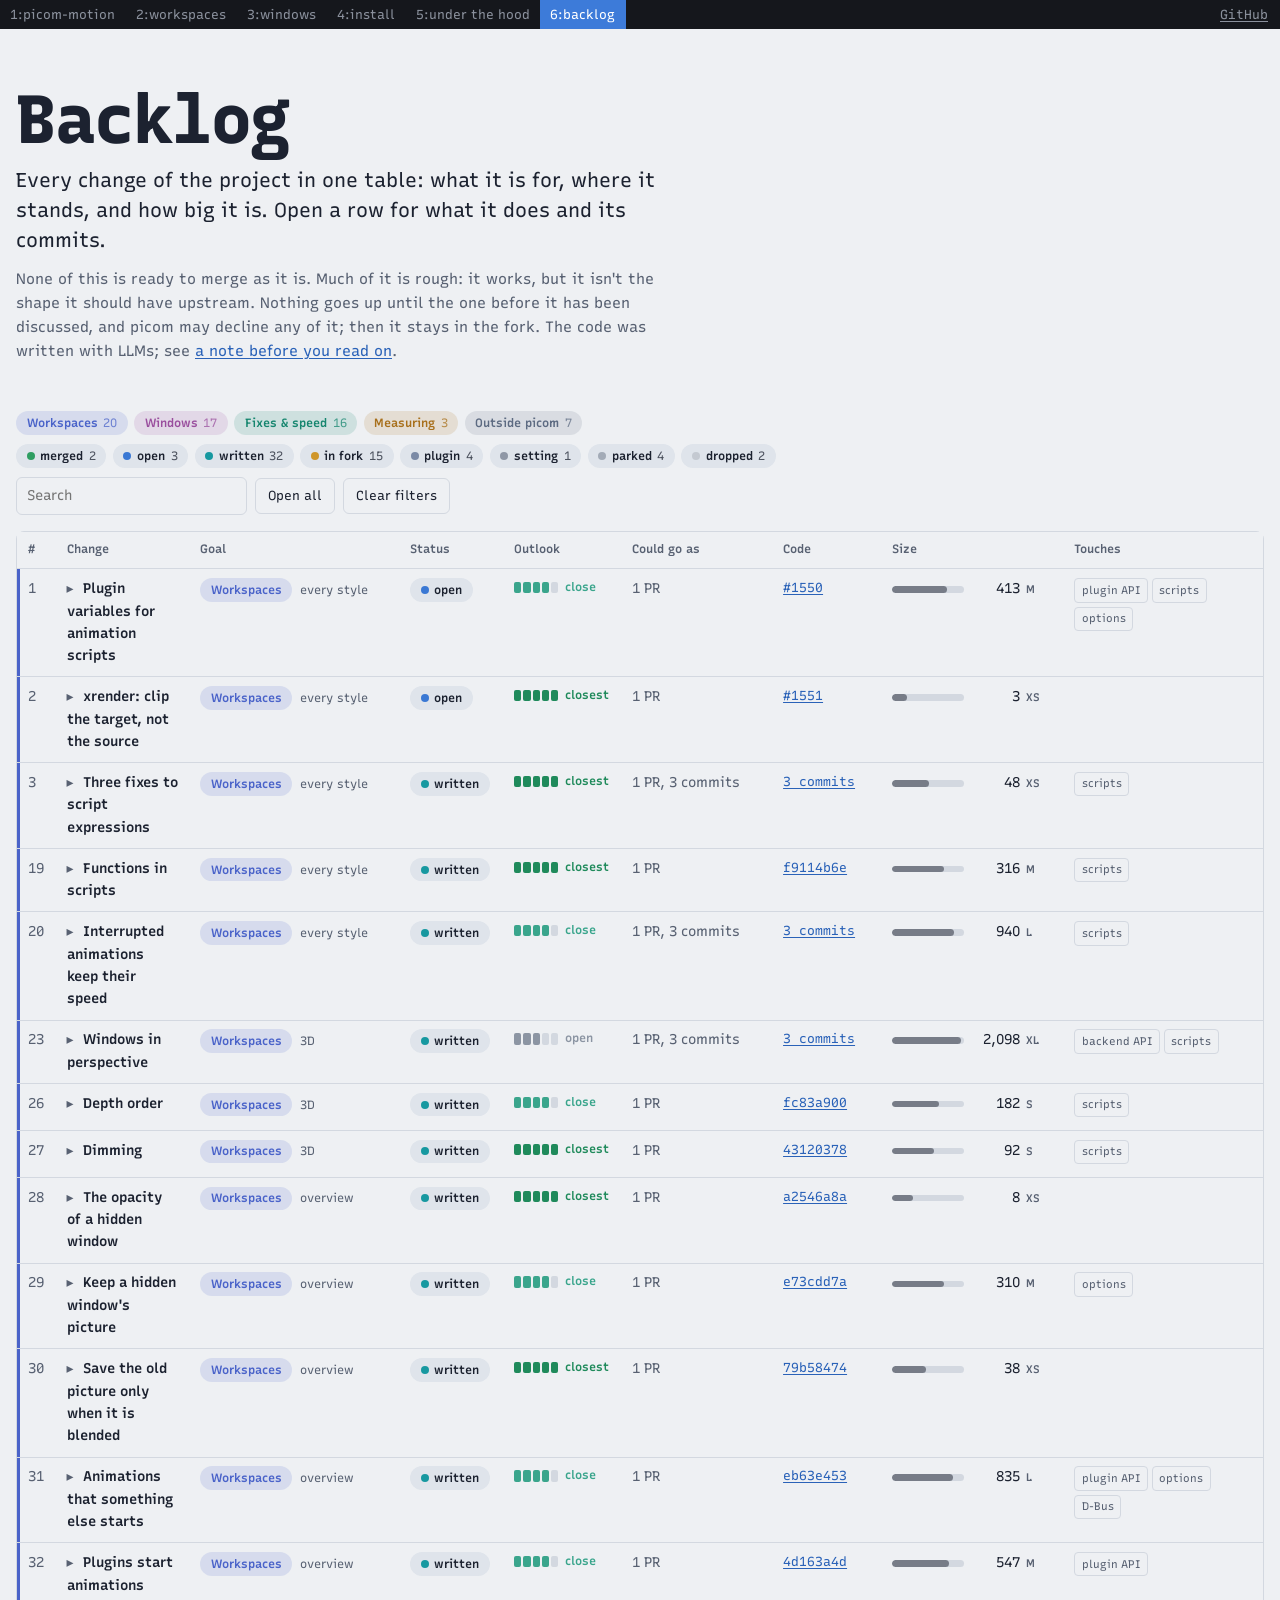
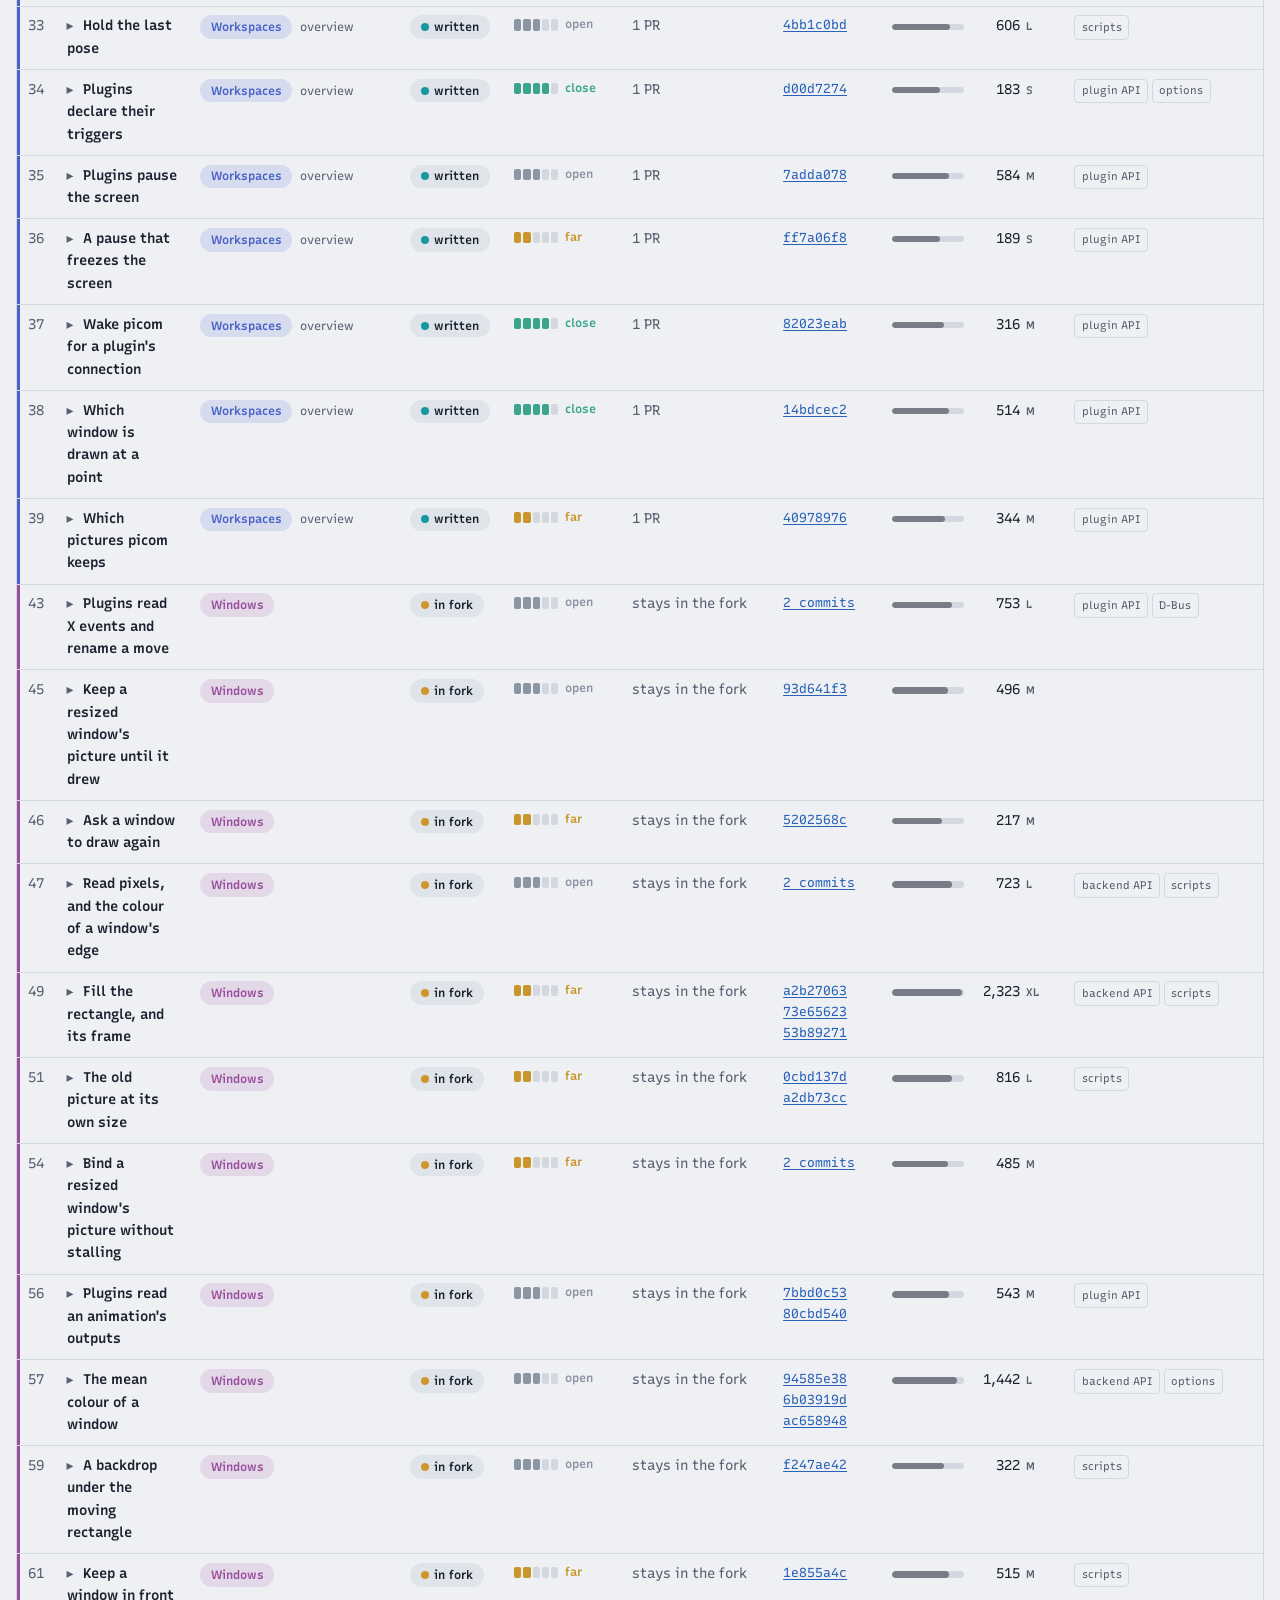
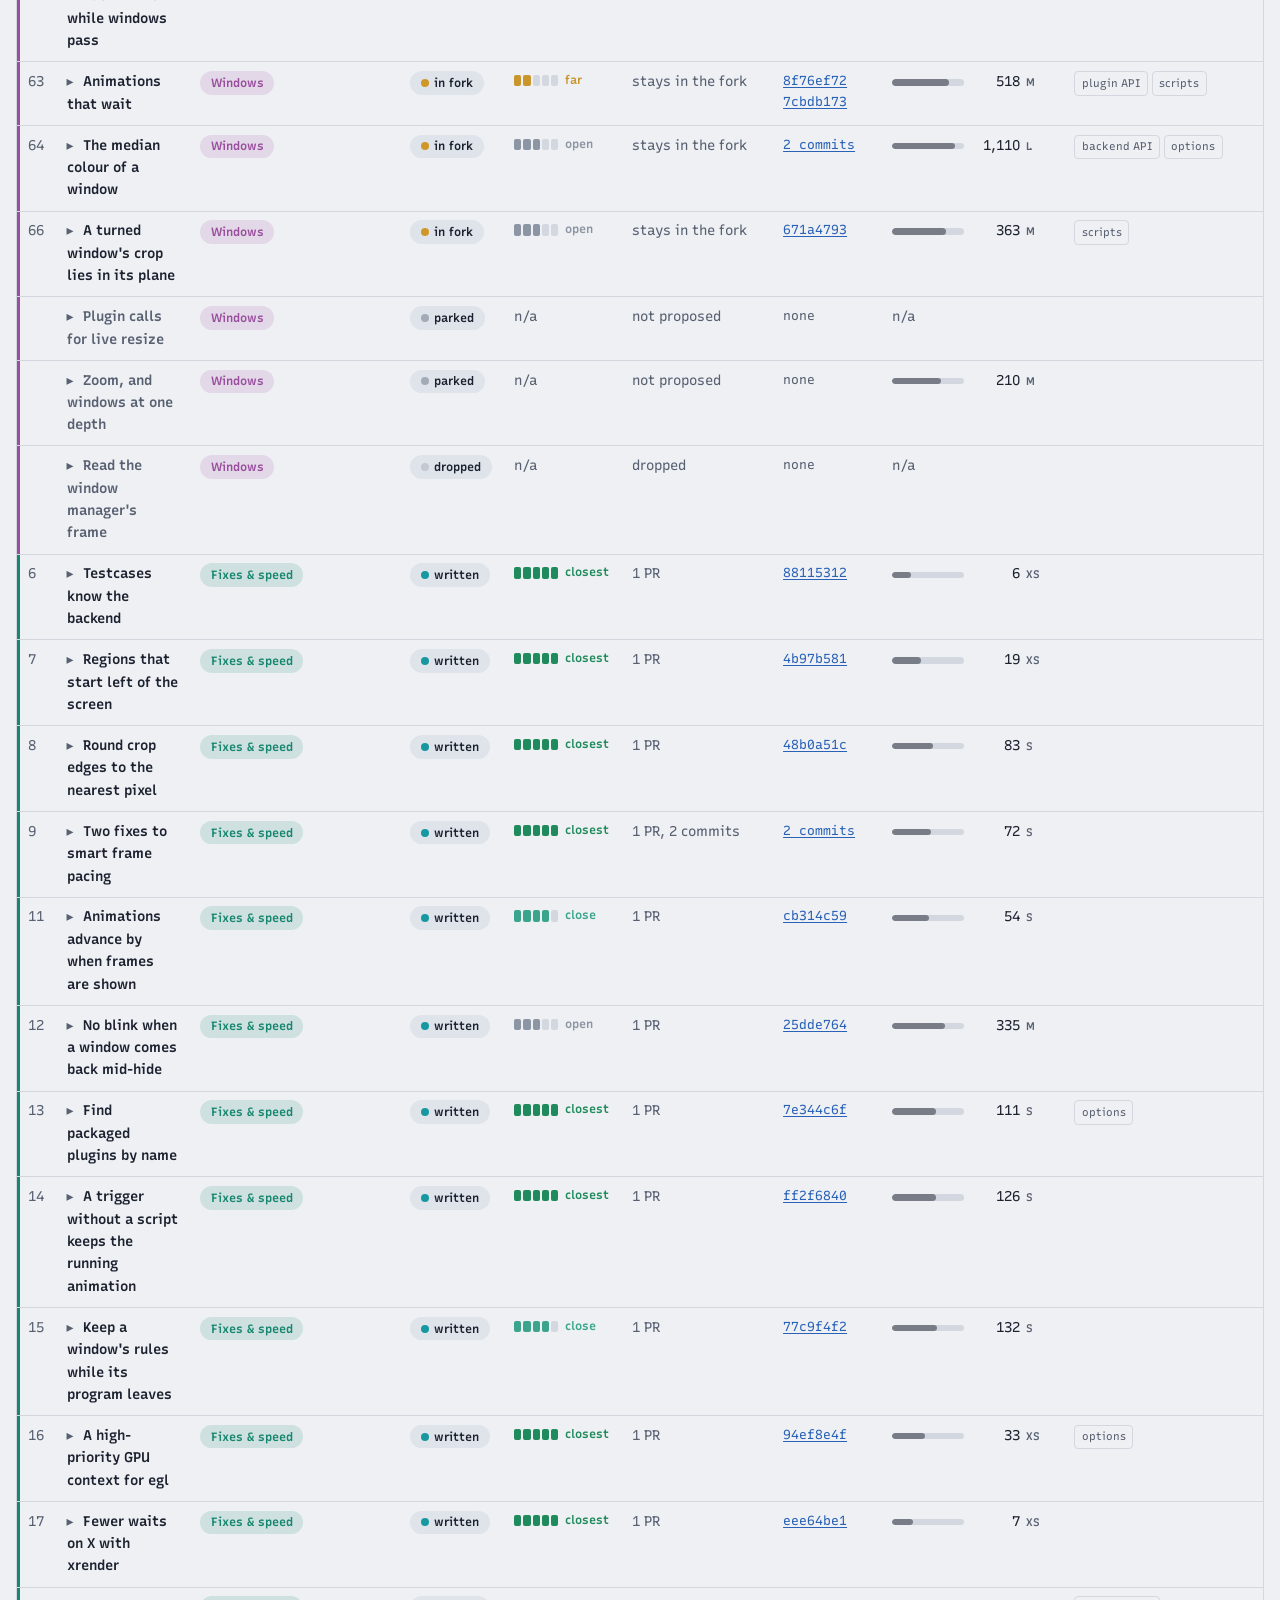
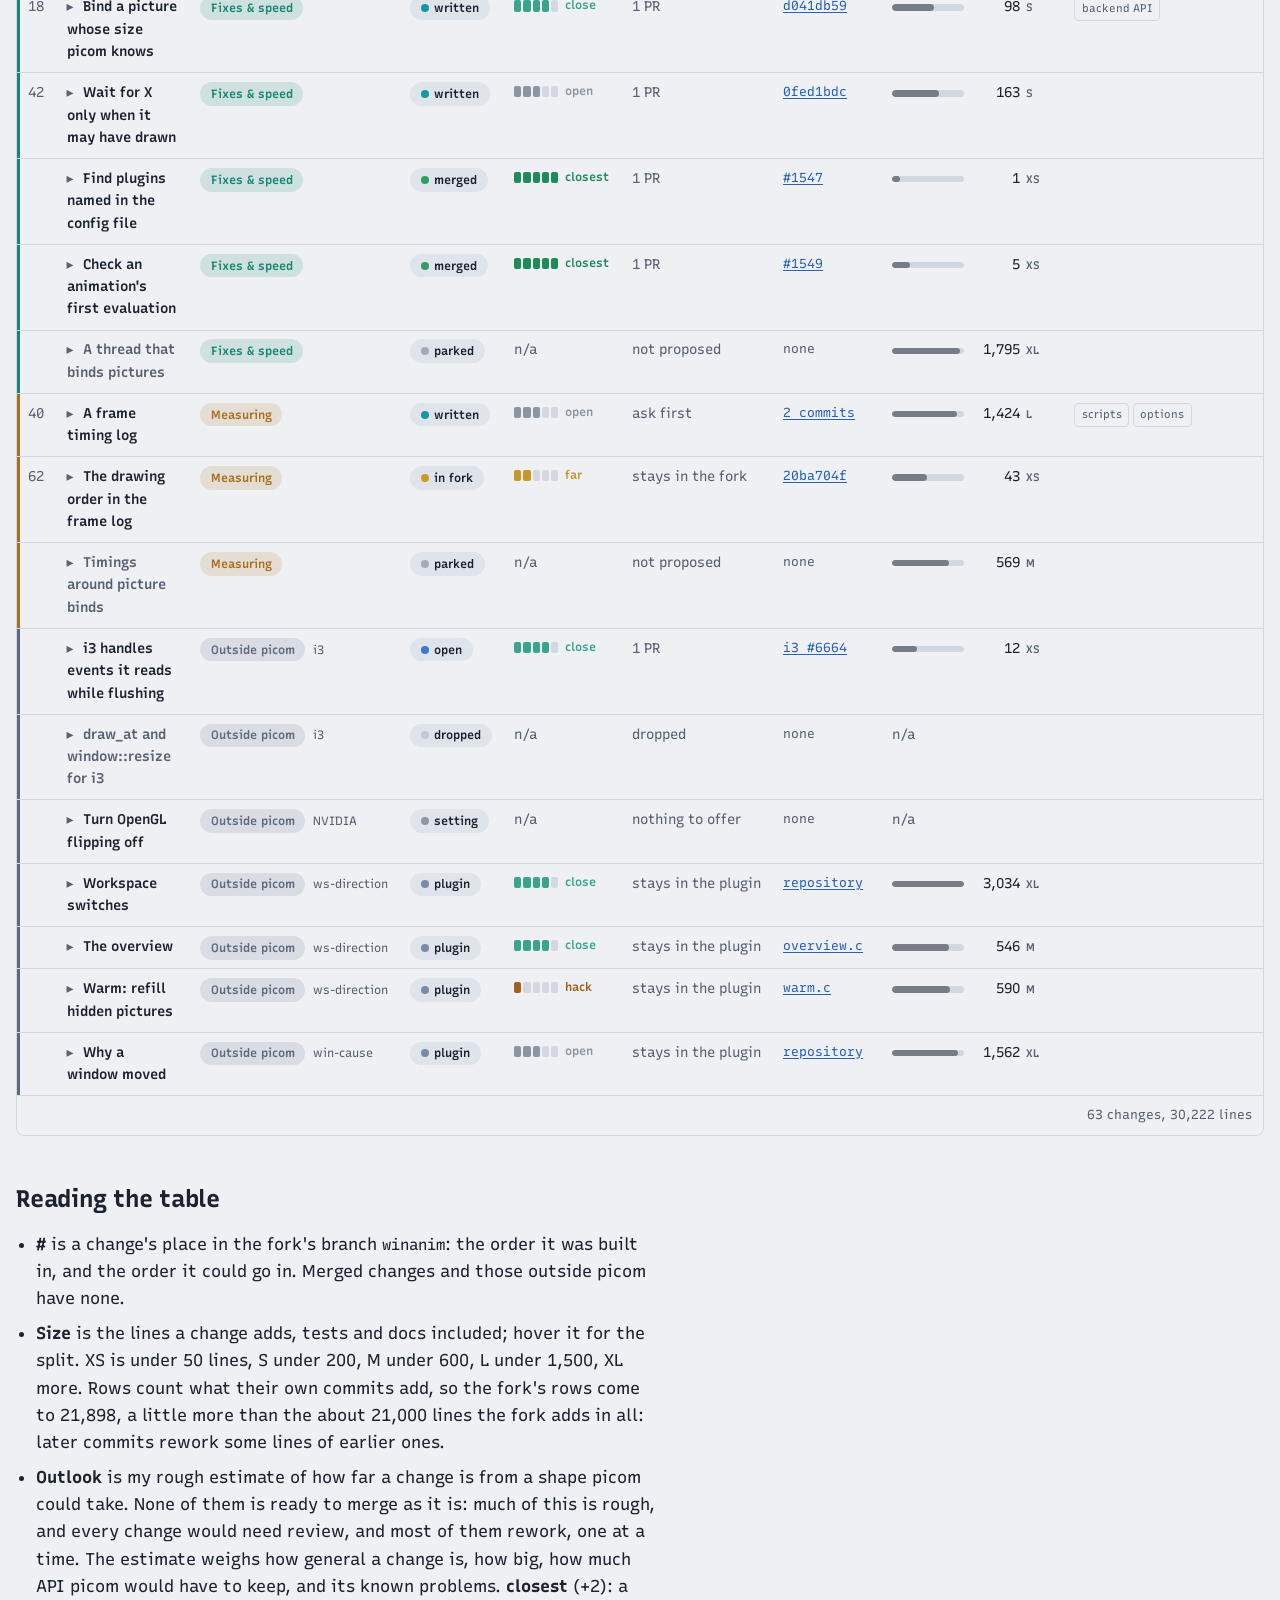
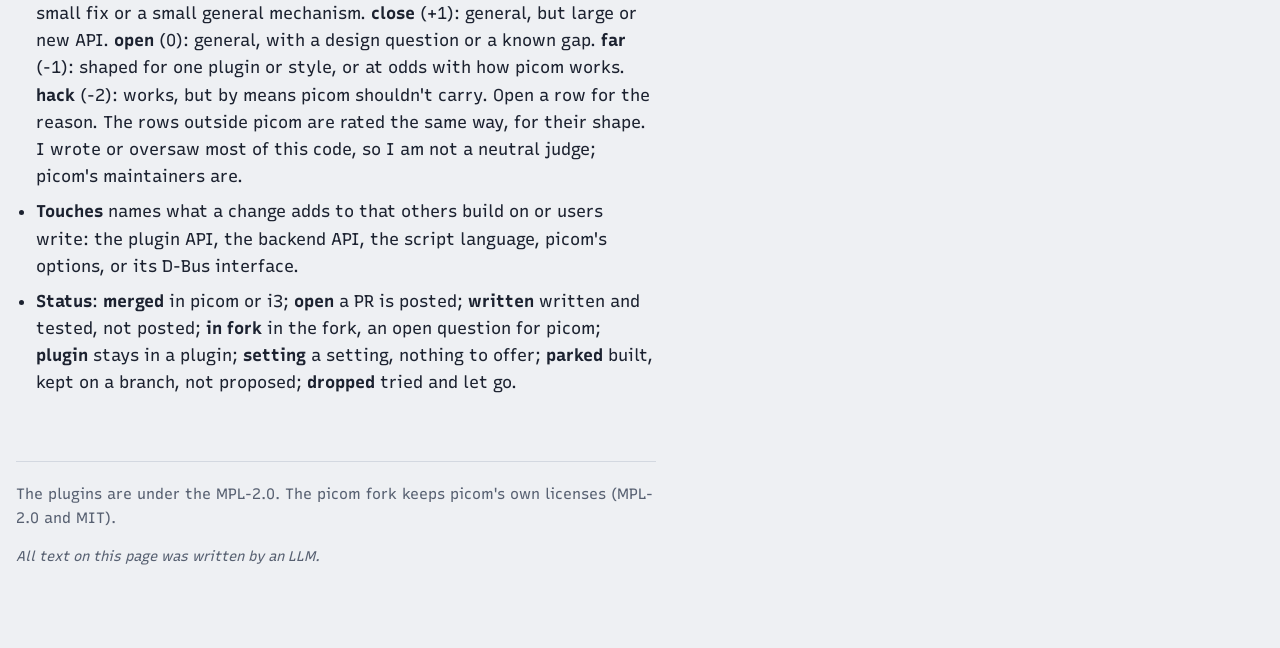
==== commit 53aca42d: "Say plainly that none of it is ready to merge, and fit the backlog on phones The note on the home pa" ====
--- a/backlog.html
+++ b/backlog.html
@@ -34,14 +34,14 @@
 	<header class="text">
 		<h1 class="mono">Backlog</h1>
 		<p class="lede">Every change of the project in one table: what it is for, where it stands, and how big it is. Open a row for what it does and its commits.</p>
-		<p class="note">Nothing here goes up until the one before it has been discussed. picom may decline any of it; then it stays in the fork. The code was written with LLMs; see <a href="index.html#note">a note before you read on</a>.</p>
+		<p class="note">None of this is ready to merge as it is. Much of it is rough: it works, but it isn't the shape it should have upstream. Nothing goes up until the one before it has been discussed, and picom may decline any of it; then it stays in the fork. The code was written with LLMs; see <a href="index.html#note">a note before you read on</a>.</p>
 	</header>
 
 	<main>
 		<section class="board" aria-label="The backlog">
 			<div class="toolbar">
 				<div class="filters" role="group" aria-label="Goal"><button type="button" class="chip goal-ws" data-filter="goal" data-key="ws" aria-pressed="false">Workspaces <span class="count">20</span></button><button type="button" class="chip goal-win" data-filter="goal" data-key="win" aria-pressed="false">Windows <span class="count">17</span></button><button type="button" class="chip goal-fix" data-filter="goal" data-key="fix" aria-pressed="false">Fixes &amp; speed <span class="count">16</span></button><button type="button" class="chip goal-meas" data-filter="goal" data-key="meas" aria-pressed="false">Measuring <span class="count">3</span></button><button type="button" class="chip goal-out" data-filter="goal" data-key="out" aria-pressed="false">Outside picom <span class="count">7</span></button></div>
-				<div class="filters" role="group" aria-label="Status"><button type="button" class="pill st-merged" data-filter="status" data-key="merged" aria-pressed="false" title="in picom or i3">merged <span class="count">2</span></button><button type="button" class="pill st-open" data-filter="status" data-key="open" aria-pressed="false" title="a PR is posted">open <span class="count">3</span></button><button type="button" class="pill st-ready" data-filter="status" data-key="ready" aria-pressed="false" title="written and tested, not posted">ready <span class="count">32</span></button><button type="button" class="pill st-fork" data-filter="status" data-key="fork" aria-pressed="false" title="in the fork, an open question for picom">in fork <span class="count">15</span></button><button type="button" class="pill st-plugin" data-filter="status" data-key="plugin" aria-pressed="false" title="stays in a plugin">plugin <span class="count">4</span></button><button type="button" class="pill st-setting" data-filter="status" data-key="setting" aria-pressed="false" title="a setting, nothing to offer">setting <span class="count">1</span></button><button type="button" class="pill st-parked" data-filter="status" data-key="parked" aria-pressed="false" title="built, kept on a branch, not proposed">parked <span class="count">4</span></button><button type="button" class="pill st-dropped" data-filter="status" data-key="dropped" aria-pressed="false" title="tried and let go">dropped <span class="count">2</span></button></div>
+				<div class="filters" role="group" aria-label="Status"><button type="button" class="pill st-merged" data-filter="status" data-key="merged" aria-pressed="false" title="in picom or i3">merged <span class="count">2</span></button><button type="button" class="pill st-open" data-filter="status" data-key="open" aria-pressed="false" title="a PR is posted">open <span class="count">3</span></button><button type="button" class="pill st-ready" data-filter="status" data-key="ready" aria-pressed="false" title="written and tested, not posted">written <span class="count">32</span></button><button type="button" class="pill st-fork" data-filter="status" data-key="fork" aria-pressed="false" title="in the fork, an open question for picom">in fork <span class="count">15</span></button><button type="button" class="pill st-plugin" data-filter="status" data-key="plugin" aria-pressed="false" title="stays in a plugin">plugin <span class="count">4</span></button><button type="button" class="pill st-setting" data-filter="status" data-key="setting" aria-pressed="false" title="a setting, nothing to offer">setting <span class="count">1</span></button><button type="button" class="pill st-parked" data-filter="status" data-key="parked" aria-pressed="false" title="built, kept on a branch, not proposed">parked <span class="count">4</span></button><button type="button" class="pill st-dropped" data-filter="status" data-key="dropped" aria-pressed="false" title="tried and let go">dropped <span class="count">2</span></button></div>
 				<div class="tools">
 					<input type="search" placeholder="Search" aria-label="Search the backlog">
 					<button type="button" class="plain" data-action="expand">Open all</button>
@@ -56,7 +56,7 @@
 						<th scope="col" class="change"><button type="button" data-sort="change">Change</button></th>
 						<th scope="col" class="goal"><button type="button" data-sort="goal">Goal</button></th>
 						<th scope="col" class="status"><button type="button" data-sort="status">Status</button></th>
-						<th scope="col" class="outlook"><button type="button" data-sort="outlook" title="How likely picom would take it as it is">Outlook</button></th>
+						<th scope="col" class="outlook"><button type="button" data-sort="outlook" title="How far it is from a shape picom could take">Outlook</button></th>
 						<th scope="col" class="go"><button type="button" data-sort="go">Could go as</button></th>
 						<th scope="col" class="code">Code</th>
 						<th scope="col" class="size"><button type="button" data-sort="size">Size</button></th>
@@ -64,67 +64,67 @@
 					</tr>
 				</thead>
 				<tbody>
-<tr class="g-ws" data-goal="ws" data-status="open" data-order="1" data-text="plugin variables for animation scripts plugins add variables that animation scripts read, such as which way a workspace switch went. both plugins are built on it. their names start with plugin-, as asked in review. every style 1 pr"><td class="num mono" data-label="#" data-v="1">1</td><td class="change" data-v="plugin variables for animation scripts"><details><summary>Plugin variables for animation scripts</summary></details></td><td class="goal" data-label="Goal" data-v="1"><span class="chip goal-ws">Workspaces</span><span class="part">every style</span></td><td class="status" data-label="Status" data-v="2"><span class="pill st-open" title="a PR is posted">open</span></td><td class="outlook" data-label="Outlook" data-v="1" title="Small and general. picom&#x27;s maintainer found the idea interesting and asked for the plugin- prefix, which it has now. It is new API picom must keep."><span class="fit fit3"><span class="dots"><i class="on"></i><i class="on"></i><i class="on"></i><i class="on"></i><i class=""></i></span>good</span></td><td class="go" data-label="Could go as" data-v="1 PR">1 PR</td><td class="code" data-label="Code"><a class="mono" href="https://github.com/yshui/picom/pull/1550">#1550</a></td><td class="size" data-label="Size" data-v="413" title="411 C, 2 docs"><span class="sizebar"><span style="width:76%"></span></span><span class="sizenum">413</span><span class="bucket">M</span></td><td class="touches" data-label="Touches"><span class="touch">plugin API</span><span class="touch">scripts</span><span class="touch">options</span></td></tr><tr class="more" data-goal="ws"><td class="num"></td><td colspan="8"><div class="moreinner"><p>Plugins add variables that animation scripts read, such as which way a workspace switch went. Both plugins are built on it. Their names start with plugin-, as asked in review.</p><dl class="facts"><dt>For</dt><dd>every switch style</dd><dt>Outlook</dt><dd>good (+1): Small and general. picom&#x27;s maintainer found the idea interesting and asked for the plugin- prefix, which it has now. It is new API picom must keep.</dd><dt>Lines added</dt><dd>411 C, 2 docs</dd></dl><ul class="commits"><li><a class="mono" href="https://github.com/JornC/picom/commit/b55e2d8fb4ad1dbbbb7ba9a36d1ab6341e873449">b55e2d8f</a> api: let plugins add animation variables for scripts</li></ul></div></td></tr>
-<tr class="g-ws" data-goal="ws" data-status="open" data-order="2" data-text="xrender: clip the target, not the source when xrender copied part of a picture with a clip, it clipped the wrong picture, so a slide cut to one monitor could spill onto the other. someone else confirmed it and wrote a regression test (#1553). every style 1 pr"><td class="num mono" data-label="#" data-v="2">2</td><td class="change" data-v="xrender: clip the target, not the source"><details><summary>xrender: clip the target, not the source</summary></details></td><td class="goal" data-label="Goal" data-v="1"><span class="chip goal-ws">Workspaces</span><span class="part">every style</span></td><td class="status" data-label="Status" data-v="2"><span class="pill st-open" title="a PR is posted">open</span></td><td class="outlook" data-label="Outlook" data-v="2" title="A three-line fix, confirmed by someone else with a regression test."><span class="fit fit4"><span class="dots"><i class="on"></i><i class="on"></i><i class="on"></i><i class="on"></i><i class="on"></i></span>clean</span></td><td class="go" data-label="Could go as" data-v="1 PR">1 PR</td><td class="code" data-label="Code"><a class="mono" href="https://github.com/yshui/picom/pull/1551">#1551</a></td><td class="size" data-label="Size" data-v="3" title="3 C"><span class="sizebar"><span style="width:21%"></span></span><span class="sizenum">3</span><span class="bucket">XS</span></td><td class="touches" data-label="Touches"></td></tr><tr class="more" data-goal="ws"><td class="num"></td><td colspan="8"><div class="moreinner"><p>When xrender copied part of a picture with a clip, it clipped the wrong picture, so a slide cut to one monitor could spill onto the other. Someone else confirmed it and wrote a regression test (#1553).</p><dl class="facts"><dt>For</dt><dd>every switch style</dd><dt>Outlook</dt><dd>clean (+2): A three-line fix, confirmed by someone else with a regression test.</dd><dt>Lines added</dt><dd>3 C</dd></dl><ul class="commits"><li><a class="mono" href="https://github.com/JornC/picom/commit/28e63a7f5212fd5b7914a78929b2b19ef9689ee0">28e63a7f</a> backend/xrender: clip the target, not the source, in copy_area</li></ul><p class="links"><a href="https://github.com/yshui/picom/pull/1553">#1553, its regression test</a></p></div></td></tr>
-<tr class="g-ws" data-goal="ws" data-status="ready" data-order="3" data-text="three fixes to script expressions an unclosed ( crashed picom while reading its config, numbers were folded wrong (2 - 1 gave 3), and a misspelled name with a minus gave a confusing error. each fix has a test. every style 1 pr, 3 commits"><td class="num mono" data-label="#" data-v="3">3</td><td class="change" data-v="three fixes to script expressions"><details><summary>Three fixes to script expressions</summary></details></td><td class="goal" data-label="Goal" data-v="1"><span class="chip goal-ws">Workspaces</span><span class="part">every style</span></td><td class="status" data-label="Status" data-v="3"><span class="pill st-ready" title="written and tested, not posted">ready</span></td><td class="outlook" data-label="Outlook" data-v="2" title="Three small bug fixes, each with a test."><span class="fit fit4"><span class="dots"><i class="on"></i><i class="on"></i><i class="on"></i><i class="on"></i><i class="on"></i></span>clean</span></td><td class="go" data-label="Could go as" data-v="1 PR, 3 commits">1 PR, 3 commits</td><td class="code" data-label="Code"><a class="mono" href="https://github.com/JornC/picom/compare/28e63a7f5212fd5b7914a78929b2b19ef9689ee0...78de546de36689816642d88f63cfb17dfa755333">3 commits</a></td><td class="size" data-label="Size" data-v="48" title="48 C"><span class="sizebar"><span style="width:51%"></span></span><span class="sizenum">48</span><span class="bucket">XS</span></td><td class="touches" data-label="Touches"><span class="touch">scripts</span></td></tr><tr class="more" data-goal="ws"><td class="num"></td><td colspan="8"><div class="moreinner"><p>An unclosed ( crashed picom while reading its config, numbers were folded wrong (2 - 1 gave 3), and a misspelled name with a minus gave a confusing error. Each fix has a test.</p><dl class="facts"><dt>For</dt><dd>every switch style</dd><dt>Outlook</dt><dd>clean (+2): Three small bug fixes, each with a test.</dd><dt>Lines added</dt><dd>48 C</dd></dl><ul class="commits"><li><a class="mono" href="https://github.com/JornC/picom/commit/dfa7a076490642b141b3d15eed71d0b9437cbafc">dfa7a076</a> transition: report an unmatched &#x27;(&#x27; instead of crashing</li><li><a class="mono" href="https://github.com/JornC/picom/commit/ccda859d1512d5f63fb4beba0c6391d82fcb25cf">ccda859d</a> transition: fix the folding of expressions of two numbers</li><li><a class="mono" href="https://github.com/JornC/picom/commit/78de546de36689816642d88f63cfb17dfa755333">78de546d</a> transition: report the right error for a negated name</li></ul></div></td></tr>
-<tr class="g-ws" data-goal="ws" data-status="ready" data-order="19" data-text="functions in scripts expressions only had + - * / ^ and parentheses. this adds abs, sqrt, floor, ceil, round, sin, cos, tan, min, max, mod and pi. every switch style uses some of them. every style 1 pr"><td class="num mono" data-label="#" data-v="19">19</td><td class="change" data-v="functions in scripts"><details><summary>Functions in scripts</summary></details></td><td class="goal" data-label="Goal" data-v="1"><span class="chip goal-ws">Workspaces</span><span class="part">every style</span></td><td class="status" data-label="Status" data-v="3"><span class="pill st-ready" title="written and tested, not posted">ready</span></td><td class="outlook" data-label="Outlook" data-v="2" title="Small and general; picom already has max inside, for its presets."><span class="fit fit4"><span class="dots"><i class="on"></i><i class="on"></i><i class="on"></i><i class="on"></i><i class="on"></i></span>clean</span></td><td class="go" data-label="Could go as" data-v="1 PR">1 PR</td><td class="code" data-label="Code"><a class="mono" href="https://github.com/JornC/picom/commit/f9114b6ec5bf3e18f9bd5419459c9bf8d036c4eb">f9114b6e</a></td><td class="size" data-label="Size" data-v="316" title="306 C, 10 docs"><span class="sizebar"><span style="width:73%"></span></span><span class="sizenum">316</span><span class="bucket">M</span></td><td class="touches" data-label="Touches"><span class="touch">scripts</span></td></tr><tr class="more" data-goal="ws"><td class="num"></td><td colspan="8"><div class="moreinner"><p>Expressions only had + - * / ^ and parentheses. This adds abs, sqrt, floor, ceil, round, sin, cos, tan, min, max, mod and pi. Every switch style uses some of them.</p><dl class="facts"><dt>For</dt><dd>every switch style</dd><dt>Outlook</dt><dd>clean (+2): Small and general; picom already has max inside, for its presets.</dd><dt>Comes after</dt><dd>#1550 and the expression fixes</dd><dt>Lines added</dt><dd>306 C, 10 docs</dd></dl><ul class="commits"><li><a class="mono" href="https://github.com/JornC/picom/commit/f9114b6ec5bf3e18f9bd5419459c9bf8d036c4eb">f9114b6e</a> transition: add functions to animation script expressions</li></ul></div></td></tr>
-<tr class="g-ws" data-goal="ws" data-status="ready" data-order="20" data-text="interrupted animations keep their speed when a new animation interrupts one, a script can read the value and speed the old one left, a curve can start at that speed, and a spring curve settles from it. a switch during a switch carries on instead of starting over. every style 1 pr, 3 commits"><td class="num mono" data-label="#" data-v="20">20</td><td class="change" data-v="interrupted animations keep their speed"><details><summary>Interrupted animations keep their speed</summary></details></td><td class="goal" data-label="Goal" data-v="1"><span class="chip goal-ws">Workspaces</span><span class="part">every style</span></td><td class="status" data-label="Status" data-v="3"><span class="pill st-ready" title="written and tested, not posted">ready</span></td><td class="outlook" data-label="Outlook" data-v="1" title="Fills a gap picom&#x27;s code names itself (a todo for proper steering), but 940 lines in the heart of the animation engine."><span class="fit fit3"><span class="dots"><i class="on"></i><i class="on"></i><i class="on"></i><i class="on"></i><i class=""></i></span>good</span></td><td class="go" data-label="Could go as" data-v="1 PR, 3 commits">1 PR, 3 commits</td><td class="code" data-label="Code"><a class="mono" href="https://github.com/JornC/picom/compare/f9114b6ec5bf3e18f9bd5419459c9bf8d036c4eb...16bd276c92359d27a1d5b1913203b6e8ccd52667">3 commits</a></td><td class="size" data-label="Size" data-v="940" title="890 C, 50 docs"><span class="sizebar"><span style="width:86%"></span></span><span class="sizenum">940</span><span class="bucket">L</span></td><td class="touches" data-label="Touches"><span class="touch">scripts</span></td></tr><tr class="more" data-goal="ws"><td class="num"></td><td colspan="8"><div class="moreinner"><p>When a new animation interrupts one, a script can read the value and speed the old one left, a curve can start at that speed, and a spring curve settles from it. A switch during a switch carries on instead of starting over.</p><dl class="facts"><dt>For</dt><dd>every switch style</dd><dt>Outlook</dt><dd>good (+1): Fills a gap picom&#x27;s code names itself (a todo for proper steering), but 940 lines in the heart of the animation engine.</dd><dt>Comes after</dt><dd>functions in scripts</dd><dt>Lines added</dt><dd>890 C, 50 docs</dd></dl><ul class="commits"><li><a class="mono" href="https://github.com/JornC/picom/commit/a0e40742ff223cfd90902bf928e17152b9d3d84e">a0e40742</a> transition: let an interrupted animation read the state it interrupted</li><li><a class="mono" href="https://github.com/JornC/picom/commit/1f9205998edd223a845e3c0f2d030b6f8b4a6012">1f920599</a> transition: let a timing function start at a given speed</li><li><a class="mono" href="https://github.com/JornC/picom/commit/16bd276c92359d27a1d5b1913203b6e8ccd52667">16bd276c</a> transition: add the spring timing function</li></ul></div></td></tr>
-<tr class="g-ws" data-goal="ws" data-status="ready" data-order="23" data-text="windows in perspective a blit could only draw a rectangle, moved and scaled. a new backend call draws a window through a mesh, scripts can move its four corners, and its shadow, blur and frame opacity follow when it turns. for cube, flip and unfold. 3d 1 pr, 3 commits"><td class="num mono" data-label="#" data-v="23">23</td><td class="change" data-v="windows in perspective"><details><summary>Windows in perspective</summary></details></td><td class="goal" data-label="Goal" data-v="1"><span class="chip goal-ws">Workspaces</span><span class="part">3D</span></td><td class="status" data-label="Status" data-v="3"><span class="pill st-ready" title="written and tested, not posted">ready</span></td><td class="outlook" data-label="Outlook" data-v="0" title="A real capability, but 2,100 lines and a new backend call every backend must answer; xrender can&#x27;t draw it."><span class="fit fit2"><span class="dots"><i class="on"></i><i class="on"></i><i class="on"></i><i class=""></i><i class=""></i></span>open</span></td><td class="go" data-label="Could go as" data-v="1 PR, 3 commits">1 PR, 3 commits</td><td class="code" data-label="Code"><a class="mono" href="https://github.com/JornC/picom/compare/16bd276c92359d27a1d5b1913203b6e8ccd52667...e51d9daaafb050b632a157fc0207181b276eebd9">3 commits</a></td><td class="size" data-label="Size" data-v="2098" title="1684 C, 408 tests, 6 docs"><span class="sizebar"><span style="width:96%"></span></span><span class="sizenum">2,098</span><span class="bucket">XL</span></td><td class="touches" data-label="Touches"><span class="touch">backend API</span><span class="touch">scripts</span></td></tr><tr class="more" data-goal="ws"><td class="num"></td><td colspan="8"><div class="moreinner"><p>A blit could only draw a rectangle, moved and scaled. A new backend call draws a window through a mesh, scripts can move its four corners, and its shadow, blur and frame opacity follow when it turns. For cube, flip and unfold.</p><dl class="facts"><dt>For</dt><dd>the 3D styles</dd><dt>Outlook</dt><dd>open (+0): A real capability, but 2,100 lines and a new backend call every backend must answer; xrender can&#x27;t draw it.</dd><dt>Comes after</dt><dd>the test runner change, the blink fix and the sized bind</dd><dt>Lines added</dt><dd>1,684 C, 408 tests, 6 docs</dd></dl><ul class="commits"><li><a class="mono" href="https://github.com/JornC/picom/commit/30e2897d3396f1a86b5740d44fa35a6dd0006de5">30e2897d</a> backend: draw a blit through a mesh</li><li><a class="mono" href="https://github.com/JornC/picom/commit/58d9e64bf9b3713709d92a858fd581b0ba274049">58d9e64b</a> win: let animation scripts move a window&#x27;s corners</li><li><a class="mono" href="https://github.com/JornC/picom/commit/e51d9daaafb050b632a157fc0207181b276eebd9">e51d9daa</a> renderer: draw the shadow, blur and frame opacity of a turned window</li></ul></div></td></tr>
-<tr class="g-ws" data-goal="ws" data-status="ready" data-order="26" data-text="depth order turned windows that overlap in 3d must be drawn farthest first, which the stacking order doesn&#x27;t know. scripts can order windows by depth. 3d 1 pr"><td class="num mono" data-label="#" data-v="26">26</td><td class="change" data-v="depth order"><details><summary>Depth order</summary></details></td><td class="goal" data-label="Goal" data-v="1"><span class="chip goal-ws">Workspaces</span><span class="part">3D</span></td><td class="status" data-label="Status" data-v="3"><span class="pill st-ready" title="written and tested, not posted">ready</span></td><td class="outlook" data-label="Outlook" data-v="1" title="Small and general, but only useful once windows can turn."><span class="fit fit3"><span class="dots"><i class="on"></i><i class="on"></i><i class="on"></i><i class="on"></i><i class=""></i></span>good</span></td><td class="go" data-label="Could go as" data-v="1 PR">1 PR</td><td class="code" data-label="Code"><a class="mono" href="https://github.com/JornC/picom/commit/fc83a9008ce0149ac3212138a2a0269e04df5562">fc83a900</a></td><td class="size" data-label="Size" data-v="182" title="91 tests, 89 C, 2 docs"><span class="sizebar"><span style="width:66%"></span></span><span class="sizenum">182</span><span class="bucket">S</span></td><td class="touches" data-label="Touches"><span class="touch">scripts</span></td></tr><tr class="more" data-goal="ws"><td class="num"></td><td colspan="8"><div class="moreinner"><p>Turned windows that overlap in 3D must be drawn farthest first, which the stacking order doesn&#x27;t know. Scripts can order windows by depth.</p><dl class="facts"><dt>For</dt><dd>the 3D styles</dd><dt>Outlook</dt><dd>good (+1): Small and general, but only useful once windows can turn.</dd><dt>Comes after</dt><dd>windows in perspective</dd><dt>Lines added</dt><dd>91 tests, 89 C, 2 docs</dd></dl><ul class="commits"><li><a class="mono" href="https://github.com/JornC/picom/commit/fc83a9008ce0149ac3212138a2a0269e04df5562">fc83a900</a> win: let animation scripts order windows by depth</li></ul></div></td></tr>
-<tr class="g-ws" data-goal="ws" data-status="ready" data-order="27" data-text="dimming a script could darken a window only by lowering its opacity, so over a light wallpaper it got lighter. scripts can dim a window for real, as inactive-dim does. 3d 1 pr"><td class="num mono" data-label="#" data-v="27">27</td><td class="change" data-v="dimming"><details><summary>Dimming</summary></details></td><td class="goal" data-label="Goal" data-v="1"><span class="chip goal-ws">Workspaces</span><span class="part">3D</span></td><td class="status" data-label="Status" data-v="3"><span class="pill st-ready" title="written and tested, not posted">ready</span></td><td class="outlook" data-label="Outlook" data-v="2" title="Small, and uses the dimming picom already has; useful on its own."><span class="fit fit4"><span class="dots"><i class="on"></i><i class="on"></i><i class="on"></i><i class="on"></i><i class="on"></i></span>clean</span></td><td class="go" data-label="Could go as" data-v="1 PR">1 PR</td><td class="code" data-label="Code"><a class="mono" href="https://github.com/JornC/picom/commit/43120378091d973d2ba41bb80b07b332754a9d32">43120378</a></td><td class="size" data-label="Size" data-v="92" title="75 tests, 15 C, 2 docs"><span class="sizebar"><span style="width:58%"></span></span><span class="sizenum">92</span><span class="bucket">S</span></td><td class="touches" data-label="Touches"><span class="touch">scripts</span></td></tr><tr class="more" data-goal="ws"><td class="num"></td><td colspan="8"><div class="moreinner"><p>A script could darken a window only by lowering its opacity, so over a light wallpaper it got lighter. Scripts can dim a window for real, as inactive-dim does.</p><dl class="facts"><dt>For</dt><dd>the 3D styles</dd><dt>Outlook</dt><dd>clean (+2): Small, and uses the dimming picom already has; useful on its own.</dd><dt>Comes after</dt><dd>the test runner change</dd><dt>Lines added</dt><dd>75 tests, 15 C, 2 docs</dd></dl><ul class="commits"><li><a class="mono" href="https://github.com/JornC/picom/commit/43120378091d973d2ba41bb80b07b332754a9d32">43120378</a> win: let animation scripts dim a window</li></ul></div></td></tr>
-<tr class="g-ws" data-goal="ws" data-status="ready" data-order="28" data-text="the opacity of a hidden window a hidden window&#x27;s opacity reads 0, so a script that draws it can&#x27;t tell its normal opacity. a new input gives the opacity it has while shown. overview 1 pr"><td class="num mono" data-label="#" data-v="28">28</td><td class="change" data-v="the opacity of a hidden window"><details><summary>The opacity of a hidden window</summary></details></td><td class="goal" data-label="Goal" data-v="1"><span class="chip goal-ws">Workspaces</span><span class="part">overview</span></td><td class="status" data-label="Status" data-v="3"><span class="pill st-ready" title="written and tested, not posted">ready</span></td><td class="outlook" data-label="Outlook" data-v="2" title="An eight-line input."><span class="fit fit4"><span class="dots"><i class="on"></i><i class="on"></i><i class="on"></i><i class="on"></i><i class="on"></i></span>clean</span></td><td class="go" data-label="Could go as" data-v="1 PR">1 PR</td><td class="code" data-label="Code"><a class="mono" href="https://github.com/JornC/picom/commit/a2546a8aa21049061a7b1389724c846aa5b6bf92">a2546a8a</a></td><td class="size" data-label="Size" data-v="8" title="6 C, 2 docs"><span class="sizebar"><span style="width:30%"></span></span><span class="sizenum">8</span><span class="bucket">XS</span></td><td class="touches" data-label="Touches"></td></tr><tr class="more" data-goal="ws"><td class="num"></td><td colspan="8"><div class="moreinner"><p>A hidden window&#x27;s opacity reads 0, so a script that draws it can&#x27;t tell its normal opacity. A new input gives the opacity it has while shown.</p><dl class="facts"><dt>For</dt><dd>the overview and switches that pass workspaces</dd><dt>Outlook</dt><dd>clean (+2): An eight-line input.</dd><dt>Lines added</dt><dd>6 C, 2 docs</dd></dl><ul class="commits"><li><a class="mono" href="https://github.com/JornC/picom/commit/a2546a8aa21049061a7b1389724c846aa5b6bf92">a2546a8a</a> win: add the window-mapped-opacity input</li></ul></div></td></tr>
-<tr class="g-ws" data-goal="ws" data-status="ready" data-order="29" data-text="keep a hidden window&#x27;s picture picom freed a window&#x27;s picture once it was hidden, so nothing could draw a hidden window. a rule option keeps its last picture, for the cube&#x27;s other sides and the overview. overview 1 pr"><td class="num mono" data-label="#" data-v="29">29</td><td class="change" data-v="keep a hidden window&#x27;s picture"><details><summary>Keep a hidden window&#x27;s picture</summary></details></td><td class="goal" data-label="Goal" data-v="1"><span class="chip goal-ws">Workspaces</span><span class="part">overview</span></td><td class="status" data-label="Status" data-v="3"><span class="pill st-ready" title="written and tested, not posted">ready</span></td><td class="outlook" data-label="Outlook" data-v="1" title="A general, opt-in rule option; each kept picture costs memory."><span class="fit fit3"><span class="dots"><i class="on"></i><i class="on"></i><i class="on"></i><i class="on"></i><i class=""></i></span>good</span></td><td class="go" data-label="Could go as" data-v="1 PR">1 PR</td><td class="code" data-label="Code"><a class="mono" href="https://github.com/JornC/picom/commit/e73cdd7a7195e1b189e3bf54d07142546d5a7e90">e73cdd7a</a></td><td class="size" data-label="Size" data-v="310" title="236 tests, 71 C, 3 docs"><span class="sizebar"><span style="width:73%"></span></span><span class="sizenum">310</span><span class="bucket">M</span></td><td class="touches" data-label="Touches"><span class="touch">options</span></td></tr><tr class="more" data-goal="ws"><td class="num"></td><td colspan="8"><div class="moreinner"><p>picom freed a window&#x27;s picture once it was hidden, so nothing could draw a hidden window. A rule option keeps its last picture, for the cube&#x27;s other sides and the overview.</p><dl class="facts"><dt>For</dt><dd>the overview and switches that pass workspaces</dd><dt>Outlook</dt><dd>good (+1): A general, opt-in rule option; each kept picture costs memory.</dd><dt>Comes after</dt><dd>the test runner change and the opacity of a hidden window</dd><dt>Lines added</dt><dd>236 tests, 71 C, 3 docs</dd></dl><ul class="commits"><li><a class="mono" href="https://github.com/JornC/picom/commit/e73cdd7a7195e1b189e3bf54d07142546d5a7e90">e73cdd7a</a> win: add per-window option keep-image-when-hidden</li></ul></div></td></tr>
-<tr class="g-ws" data-goal="ws" data-status="ready" data-order="30" data-text="save the old picture only when it is blended picom copied the old picture for every animation on a changed window, even when no script read it; on nvidia a copy at the window&#x27;s size. now only for scripts that blend it. overview 1 pr"><td class="num mono" data-label="#" data-v="30">30</td><td class="change" data-v="save the old picture only when it is blended"><details><summary>Save the old picture only when it is blended</summary></details></td><td class="goal" data-label="Goal" data-v="1"><span class="chip goal-ws">Workspaces</span><span class="part">overview</span></td><td class="status" data-label="Status" data-v="3"><span class="pill st-ready" title="written and tested, not posted">ready</span></td><td class="outlook" data-label="Outlook" data-v="2" title="Stops a copy nobody reads; a plain speed fix."><span class="fit fit4"><span class="dots"><i class="on"></i><i class="on"></i><i class="on"></i><i class="on"></i><i class="on"></i></span>clean</span></td><td class="go" data-label="Could go as" data-v="1 PR">1 PR</td><td class="code" data-label="Code"><a class="mono" href="https://github.com/JornC/picom/commit/79b58474eec6074d01555ff580d9d9a491f0d440">79b58474</a></td><td class="size" data-label="Size" data-v="38" title="29 tests, 9 C"><span class="sizebar"><span style="width:48%"></span></span><span class="sizenum">38</span><span class="bucket">XS</span></td><td class="touches" data-label="Touches"></td></tr><tr class="more" data-goal="ws"><td class="num"></td><td colspan="8"><div class="moreinner"><p>picom copied the old picture for every animation on a changed window, even when no script read it; on NVIDIA a copy at the window&#x27;s size. Now only for scripts that blend it.</p><dl class="facts"><dt>For</dt><dd>the overview and switches that pass workspaces</dd><dt>Outlook</dt><dd>clean (+2): Stops a copy nobody reads; a plain speed fix.</dd><dt>Comes after</dt><dd>keeping a hidden window&#x27;s picture</dd><dt>Lines added</dt><dd>29 tests, 9 C</dd></dl><p class="rownote">It could also be part of the PR before it.</p><ul class="commits"><li><a class="mono" href="https://github.com/JornC/picom/commit/79b58474eec6074d01555ff580d9d9a491f0d440">79b58474</a> win: save the old image only for an animation that blends it</li></ul></div></td></tr>
-<tr class="g-ws" data-goal="ws" data-status="ready" data-order="31" data-text="animations that something else starts picom starts an animation only when a window changes. custom triggers and a d-bus call let something else start one, such as for the windows of the workspaces a switch passes. overview 1 pr"><td class="num mono" data-label="#" data-v="31">31</td><td class="change" data-v="animations that something else starts"><details><summary>Animations that something else starts</summary></details></td><td class="goal" data-label="Goal" data-v="1"><span class="chip goal-ws">Workspaces</span><span class="part">overview</span></td><td class="status" data-label="Status" data-v="3"><span class="pill st-ready" title="written and tested, not posted">ready</span></td><td class="outlook" data-label="Outlook" data-v="1" title="General: animations started from outside picom. 835 lines, and a D-Bus call to keep."><span class="fit fit3"><span class="dots"><i class="on"></i><i class="on"></i><i class="on"></i><i class="on"></i><i class=""></i></span>good</span></td><td class="go" data-label="Could go as" data-v="1 PR">1 PR</td><td class="code" data-label="Code"><a class="mono" href="https://github.com/JornC/picom/commit/eb63e45386f5db042a5b15eb574886beeb1907c9">eb63e453</a></td><td class="size" data-label="Size" data-v="835" title="510 C, 295 tests, 30 docs"><span class="sizebar"><span style="width:85%"></span></span><span class="sizenum">835</span><span class="bucket">L</span></td><td class="touches" data-label="Touches"><span class="touch">plugin API</span><span class="touch">options</span><span class="touch">D-Bus</span></td></tr><tr class="more" data-goal="ws"><td class="num"></td><td colspan="8"><div class="moreinner"><p>picom starts an animation only when a window changes. Custom triggers and a D-Bus call let something else start one, such as for the windows of the workspaces a switch passes.</p><dl class="facts"><dt>For</dt><dd>the overview and switches that pass workspaces</dd><dt>Outlook</dt><dd>good (+1): General: animations started from outside picom. 835 lines, and a D-Bus call to keep.</dd><dt>Comes after</dt><dd>#1550 and keeping a hidden window&#x27;s picture</dd><dt>Lines added</dt><dd>510 C, 295 tests, 30 docs</dd></dl><ul class="commits"><li><a class="mono" href="https://github.com/JornC/picom/commit/eb63e45386f5db042a5b15eb574886beeb1907c9">eb63e453</a> config, dbus: add custom animation triggers and StartAnimations</li></ul></div></td></tr>
-<tr class="g-ws" data-goal="ws" data-status="ready" data-order="32" data-text="plugins start animations a plugin could add variables (#1550) but not start an animation. now it can, from a frame callback. overview 1 pr"><td class="num mono" data-label="#" data-v="32">32</td><td class="change" data-v="plugins start animations"><details><summary>Plugins start animations</summary></details></td><td class="goal" data-label="Goal" data-v="1"><span class="chip goal-ws">Workspaces</span><span class="part">overview</span></td><td class="status" data-label="Status" data-v="3"><span class="pill st-ready" title="written and tested, not posted">ready</span></td><td class="outlook" data-label="Outlook" data-v="1" title="General plugin API, on top of custom triggers."><span class="fit fit3"><span class="dots"><i class="on"></i><i class="on"></i><i class="on"></i><i class="on"></i><i class=""></i></span>good</span></td><td class="go" data-label="Could go as" data-v="1 PR">1 PR</td><td class="code" data-label="Code"><a class="mono" href="https://github.com/JornC/picom/commit/4d163a4d1cdfca939ad48810095493513e5e1d5d">4d163a4d</a></td><td class="size" data-label="Size" data-v="547" title="373 tests, 171 C, 3 docs"><span class="sizebar"><span style="width:80%"></span></span><span class="sizenum">547</span><span class="bucket">M</span></td><td class="touches" data-label="Touches"><span class="touch">plugin API</span></td></tr><tr class="more" data-goal="ws"><td class="num"></td><td colspan="8"><div class="moreinner"><p>A plugin could add variables (#1550) but not start an animation. Now it can, from a frame callback.</p><dl class="facts"><dt>For</dt><dd>the overview and switches that pass workspaces</dd><dt>Outlook</dt><dd>good (+1): General plugin API, on top of custom triggers.</dd><dt>Comes after</dt><dd>custom triggers</dd><dt>Lines added</dt><dd>373 tests, 171 C, 3 docs</dd></dl><ul class="commits"><li><a class="mono" href="https://github.com/JornC/picom/commit/4d163a4d1cdfca939ad48810095493513e5e1d5d">4d163a4d</a> api: let plugins start animations from a frame callback</li></ul></div></td></tr>
-<tr class="g-ws" data-goal="ws" data-status="ready" data-order="33" data-text="hold the last pose when an animation ends, the window goes back to its normal place. an overview that stays open until a key is pressed needs the windows to stay where the animation put them. overview 1 pr"><td class="num mono" data-label="#" data-v="33">33</td><td class="change" data-v="hold the last pose"><details><summary>Hold the last pose</summary></details></td><td class="goal" data-label="Goal" data-v="1"><span class="chip goal-ws">Workspaces</span><span class="part">overview</span></td><td class="status" data-label="Status" data-v="3"><span class="pill st-ready" title="written and tested, not posted">ready</span></td><td class="outlook" data-label="Outlook" data-v="0" title="General, but it changes what it means for an animation to end."><span class="fit fit2"><span class="dots"><i class="on"></i><i class="on"></i><i class="on"></i><i class=""></i><i class=""></i></span>open</span></td><td class="go" data-label="Could go as" data-v="1 PR">1 PR</td><td class="code" data-label="Code"><a class="mono" href="https://github.com/JornC/picom/commit/4bb1c0bde6b4f6b3485bf586dc2b409291b2bc1b">4bb1c0bd</a></td><td class="size" data-label="Size" data-v="606" title="491 tests, 108 C, 7 docs"><span class="sizebar"><span style="width:81%"></span></span><span class="sizenum">606</span><span class="bucket">L</span></td><td class="touches" data-label="Touches"><span class="touch">scripts</span></td></tr><tr class="more" data-goal="ws"><td class="num"></td><td colspan="8"><div class="moreinner"><p>When an animation ends, the window goes back to its normal place. An overview that stays open until a key is pressed needs the windows to stay where the animation put them.</p><dl class="facts"><dt>For</dt><dd>the overview and switches that pass workspaces</dd><dt>Outlook</dt><dd>open (+0): General, but it changes what it means for an animation to end.</dd><dt>Comes after</dt><dd>interrupted animations and custom triggers</dd><dt>Lines added</dt><dd>491 tests, 108 C, 7 docs</dd></dl><ul class="commits"><li><a class="mono" href="https://github.com/JornC/picom/commit/4bb1c0bde6b4f6b3485bf586dc2b409291b2bc1b">4bb1c0bd</a> win: let an animation hold its last pose</li></ul></div></td></tr>
-<tr class="g-ws" data-goal="ws" data-status="ready" data-order="34" data-text="plugins declare their triggers a plugin&#x27;s custom triggers had to be listed in the user&#x27;s config as well. the plugin declares them itself. overview 1 pr"><td class="num mono" data-label="#" data-v="34">34</td><td class="change" data-v="plugins declare their triggers"><details><summary>Plugins declare their triggers</summary></details></td><td class="goal" data-label="Goal" data-v="1"><span class="chip goal-ws">Workspaces</span><span class="part">overview</span></td><td class="status" data-label="Status" data-v="3"><span class="pill st-ready" title="written and tested, not posted">ready</span></td><td class="outlook" data-label="Outlook" data-v="1" title="Small; spares the user a config line."><span class="fit fit3"><span class="dots"><i class="on"></i><i class="on"></i><i class="on"></i><i class="on"></i><i class=""></i></span>good</span></td><td class="go" data-label="Could go as" data-v="1 PR">1 PR</td><td class="code" data-label="Code"><a class="mono" href="https://github.com/JornC/picom/commit/d00d72747b718bbf6c519a0e202122e8fb8039b2">d00d7274</a></td><td class="size" data-label="Size" data-v="183" title="172 C, 10 tests, 1 docs"><span class="sizebar"><span style="width:67%"></span></span><span class="sizenum">183</span><span class="bucket">S</span></td><td class="touches" data-label="Touches"><span class="touch">plugin API</span><span class="touch">options</span></td></tr><tr class="more" data-goal="ws"><td class="num"></td><td colspan="8"><div class="moreinner"><p>A plugin&#x27;s custom triggers had to be listed in the user&#x27;s config as well. The plugin declares them itself.</p><dl class="facts"><dt>For</dt><dd>the overview and switches that pass workspaces</dd><dt>Outlook</dt><dd>good (+1): Small; spares the user a config line.</dd><dt>Comes after</dt><dd>plugins start animations</dd><dt>Lines added</dt><dd>172 C, 10 tests, 1 docs</dd></dl><ul class="commits"><li><a class="mono" href="https://github.com/JornC/picom/commit/d00d72747b718bbf6c519a0e202122e8fb8039b2">d00d7274</a> api: let plugins declare the custom triggers they start</li></ul></div></td></tr>
-<tr class="g-ws" data-goal="ws" data-status="ready" data-order="35" data-text="plugins pause the screen a plugin that needs an answer from the x server before it can set an animation&#x27;s variables would hold up all of picom. instead it pauses the screen for that moment. overview 1 pr"><td class="num mono" data-label="#" data-v="35">35</td><td class="change" data-v="plugins pause the screen"><details><summary>Plugins pause the screen</summary></details></td><td class="goal" data-label="Goal" data-v="1"><span class="chip goal-ws">Workspaces</span><span class="part">overview</span></td><td class="status" data-label="Status" data-v="3"><span class="pill st-ready" title="written and tested, not posted">ready</span></td><td class="outlook" data-label="Outlook" data-v="0" title="Lets a plugin stop picom drawing for a moment: useful, but a strong power to hand plugins."><span class="fit fit2"><span class="dots"><i class="on"></i><i class="on"></i><i class="on"></i><i class=""></i><i class=""></i></span>open</span></td><td class="go" data-label="Could go as" data-v="1 PR">1 PR</td><td class="code" data-label="Code"><a class="mono" href="https://github.com/JornC/picom/commit/7adda078ae8b7d36d39cb53cde646802036ba381">7adda078</a></td><td class="size" data-label="Size" data-v="584" title="348 tests, 236 C"><span class="sizebar"><span style="width:80%"></span></span><span class="sizenum">584</span><span class="bucket">M</span></td><td class="touches" data-label="Touches"><span class="touch">plugin API</span></td></tr><tr class="more" data-goal="ws"><td class="num"></td><td colspan="8"><div class="moreinner"><p>A plugin that needs an answer from the X server before it can set an animation&#x27;s variables would hold up all of picom. Instead it pauses the screen for that moment.</p><dl class="facts"><dt>For</dt><dd>the overview and switches that pass workspaces</dd><dt>Outlook</dt><dd>open (+0): Lets a plugin stop picom drawing for a moment: useful, but a strong power to hand plugins.</dd><dt>Comes after</dt><dd>plugins start animations</dd><dt>Lines added</dt><dd>348 tests, 236 C</dd></dl><ul class="commits"><li><a class="mono" href="https://github.com/JornC/picom/commit/7adda078ae8b7d36d39cb53cde646802036ba381">7adda078</a> api: let plugins pause the screen</li></ul></div></td></tr>
-<tr class="g-ws" data-goal="ws" data-status="ready" data-order="36" data-text="a pause that freezes the screen to get pictures of hidden windows, the window manager shows them one by one, and the user saw every step. a frozen pause keeps the last frame on screen meanwhile. overview 1 pr"><td class="num mono" data-label="#" data-v="36">36</td><td class="change" data-v="a pause that freezes the screen"><details><summary>A pause that freezes the screen</summary></details></td><td class="goal" data-label="Goal" data-v="1"><span class="chip goal-ws">Workspaces</span><span class="part">overview</span></td><td class="status" data-label="Status" data-v="3"><span class="pill st-ready" title="written and tested, not posted">ready</span></td><td class="outlook" data-label="Outlook" data-v="-1" title="Exists for warm. If warm becomes rare (parked plan), this may not be needed."><span class="fit fit1"><span class="dots"><i class="on"></i><i class="on"></i><i class=""></i><i class=""></i><i class=""></i></span>rough</span></td><td class="go" data-label="Could go as" data-v="1 PR">1 PR</td><td class="code" data-label="Code"><a class="mono" href="https://github.com/JornC/picom/commit/ff7a06f850dc82cb264a89038cd14e2bfae476c3">ff7a06f8</a></td><td class="size" data-label="Size" data-v="189" title="115 C, 74 tests"><span class="sizebar"><span style="width:67%"></span></span><span class="sizenum">189</span><span class="bucket">S</span></td><td class="touches" data-label="Touches"><span class="touch">plugin API</span></td></tr><tr class="more" data-goal="ws"><td class="num"></td><td colspan="8"><div class="moreinner"><p>To get pictures of hidden windows, the window manager shows them one by one, and the user saw every step. A frozen pause keeps the last frame on screen meanwhile.</p><dl class="facts"><dt>For</dt><dd>the overview and switches that pass workspaces</dd><dt>Outlook</dt><dd>rough (-1): Exists for warm. If warm becomes rare (parked plan), this may not be needed.</dd><dt>Comes after</dt><dd>plugins pause the screen</dd><dt>Lines added</dt><dd>115 C, 74 tests</dd></dl><p class="rownote">It could also be part of the PR before it.</p><ul class="commits"><li><a class="mono" href="https://github.com/JornC/picom/commit/ff7a06f850dc82cb264a89038cd14e2bfae476c3">ff7a06f8</a> api: let a plugin&#x27;s pause freeze the screen</li></ul></div></td></tr>
-<tr class="g-ws" data-goal="ws" data-status="ready" data-order="37" data-text="wake picom for a plugin&#x27;s connection a plugin with its own x connection gets events picom doesn&#x27;t, like clicks in the overview. picom wakes when that connection has data. overview 1 pr"><td class="num mono" data-label="#" data-v="37">37</td><td class="change" data-v="wake picom for a plugin&#x27;s connection"><details><summary>Wake picom for a plugin&#x27;s connection</summary></details></td><td class="goal" data-label="Goal" data-v="1"><span class="chip goal-ws">Workspaces</span><span class="part">overview</span></td><td class="status" data-label="Status" data-v="3"><span class="pill st-ready" title="written and tested, not posted">ready</span></td><td class="outlook" data-label="Outlook" data-v="1" title="Ordinary event-loop plumbing for a plugin with its own connection."><span class="fit fit3"><span class="dots"><i class="on"></i><i class="on"></i><i class="on"></i><i class="on"></i><i class=""></i></span>good</span></td><td class="go" data-label="Could go as" data-v="1 PR">1 PR</td><td class="code" data-label="Code"><a class="mono" href="https://github.com/JornC/picom/commit/82023eab4aa2071079bff9d79ed5b45560ba0276">82023eab</a></td><td class="size" data-label="Size" data-v="316" title="198 tests, 118 C"><span class="sizebar"><span style="width:73%"></span></span><span class="sizenum">316</span><span class="bucket">M</span></td><td class="touches" data-label="Touches"><span class="touch">plugin API</span></td></tr><tr class="more" data-goal="ws"><td class="num"></td><td colspan="8"><div class="moreinner"><p>A plugin with its own X connection gets events picom doesn&#x27;t, like clicks in the overview. picom wakes when that connection has data.</p><dl class="facts"><dt>For</dt><dd>the overview and switches that pass workspaces</dd><dt>Outlook</dt><dd>good (+1): Ordinary event-loop plumbing for a plugin with its own connection.</dd><dt>Comes after</dt><dd>plugins start animations</dd><dt>Lines added</dt><dd>198 tests, 118 C</dd></dl><ul class="commits"><li><a class="mono" href="https://github.com/JornC/picom/commit/82023eab4aa2071079bff9d79ed5b45560ba0276">82023eab</a> api: let plugins wake picom when their connection has data</li></ul></div></td></tr>
-<tr class="g-ws" data-goal="ws" data-status="ready" data-order="38" data-text="which window is drawn at a point an overview draws windows far from where x has them, so x can&#x27;t say which one was clicked. picom can. overview 1 pr"><td class="num mono" data-label="#" data-v="38">38</td><td class="change" data-v="which window is drawn at a point"><details><summary>Which window is drawn at a point</summary></details></td><td class="goal" data-label="Goal" data-v="1"><span class="chip goal-ws">Workspaces</span><span class="part">overview</span></td><td class="status" data-label="Status" data-v="3"><span class="pill st-ready" title="written and tested, not posted">ready</span></td><td class="outlook" data-label="Outlook" data-v="1" title="General: only picom knows where it draws a window."><span class="fit fit3"><span class="dots"><i class="on"></i><i class="on"></i><i class="on"></i><i class="on"></i><i class=""></i></span>good</span></td><td class="go" data-label="Could go as" data-v="1 PR">1 PR</td><td class="code" data-label="Code"><a class="mono" href="https://github.com/JornC/picom/commit/14bdcec28cee3c61829cb86359b8b117d2b3f7ac">14bdcec2</a></td><td class="size" data-label="Size" data-v="514" title="342 tests, 172 C"><span class="sizebar"><span style="width:79%"></span></span><span class="sizenum">514</span><span class="bucket">M</span></td><td class="touches" data-label="Touches"><span class="touch">plugin API</span></td></tr><tr class="more" data-goal="ws"><td class="num"></td><td colspan="8"><div class="moreinner"><p>An overview draws windows far from where X has them, so X can&#x27;t say which one was clicked. picom can.</p><dl class="facts"><dt>For</dt><dd>the overview and switches that pass workspaces</dd><dt>Outlook</dt><dd>good (+1): General: only picom knows where it draws a window.</dd><dt>Comes after</dt><dd>perspective, depth order and plugins start animations</dd><dt>Lines added</dt><dd>342 tests, 172 C</dd></dl><ul class="commits"><li><a class="mono" href="https://github.com/JornC/picom/commit/14bdcec28cee3c61829cb86359b8b117d2b3f7ac">14bdcec2</a> api: let plugins find the window drawn at a point</li></ul></div></td></tr>
-<tr class="g-ws" data-goal="ws" data-status="ready" data-order="39" data-text="which pictures picom keeps a plugin that refills the pictures of hidden windows needs to know which ones picom has, and keeps. overview 1 pr"><td class="num mono" data-label="#" data-v="39">39</td><td class="change" data-v="which pictures picom keeps"><details><summary>Which pictures picom keeps</summary></details></td><td class="goal" data-label="Goal" data-v="1"><span class="chip goal-ws">Workspaces</span><span class="part">overview</span></td><td class="status" data-label="Status" data-v="3"><span class="pill st-ready" title="written and tested, not posted">ready</span></td><td class="outlook" data-label="Outlook" data-v="-1" title="Exists for warm, and may go with it."><span class="fit fit1"><span class="dots"><i class="on"></i><i class="on"></i><i class=""></i><i class=""></i><i class=""></i></span>rough</span></td><td class="go" data-label="Could go as" data-v="1 PR">1 PR</td><td class="code" data-label="Code"><a class="mono" href="https://github.com/JornC/picom/commit/4097897665e0e02debd2b10486f170133a173aab">40978976</a></td><td class="size" data-label="Size" data-v="344" title="282 tests, 62 C"><span class="sizebar"><span style="width:74%"></span></span><span class="sizenum">344</span><span class="bucket">M</span></td><td class="touches" data-label="Touches"><span class="touch">plugin API</span></td></tr><tr class="more" data-goal="ws"><td class="num"></td><td colspan="8"><div class="moreinner"><p>A plugin that refills the pictures of hidden windows needs to know which ones picom has, and keeps.</p><dl class="facts"><dt>For</dt><dd>the overview and switches that pass workspaces</dd><dt>Outlook</dt><dd>rough (-1): Exists for warm, and may go with it.</dd><dt>Comes after</dt><dd>a pause that freezes the screen</dd><dt>Lines added</dt><dd>282 tests, 62 C</dd></dl><ul class="commits"><li><a class="mono" href="https://github.com/JornC/picom/commit/4097897665e0e02debd2b10486f170133a173aab">40978976</a> api: tell plugins whether a window has an image, and if picom keeps it</li></ul></div></td></tr>
+<tr class="g-ws" data-goal="ws" data-status="open" data-order="1" data-text="plugin variables for animation scripts plugins add variables that animation scripts read, such as which way a workspace switch went. both plugins are built on it. their names start with plugin-, as asked in review. every style 1 pr"><td class="num mono" data-label="#" data-v="1">1</td><td class="change" data-v="plugin variables for animation scripts"><details><summary>Plugin variables for animation scripts</summary></details></td><td class="goal" data-label="Goal" data-v="1"><span class="chip goal-ws">Workspaces</span><span class="part">every style</span></td><td class="status" data-label="Status" data-v="2"><span class="pill st-open" title="a PR is posted">open</span></td><td class="outlook" data-label="Outlook" data-v="1" title="Small and general. picom&#x27;s maintainer found the idea interesting and asked for the plugin- prefix, which it has now. It is new API picom must keep."><span class="fit fit3"><span class="dots"><i class="on"></i><i class="on"></i><i class="on"></i><i class="on"></i><i class=""></i></span>close</span></td><td class="go" data-label="Could go as" data-v="1 PR">1 PR</td><td class="code" data-label="Code"><a class="mono" href="https://github.com/yshui/picom/pull/1550">#1550</a></td><td class="size" data-label="Size" data-v="413" title="411 C, 2 docs"><span class="sizebar"><span style="width:76%"></span></span><span class="sizenum">413</span><span class="bucket">M</span></td><td class="touches" data-label="Touches"><span class="touch">plugin API</span><span class="touch">scripts</span><span class="touch">options</span></td></tr><tr class="more" data-goal="ws"><td class="num"></td><td colspan="8"><div class="moreinner"><p>Plugins add variables that animation scripts read, such as which way a workspace switch went. Both plugins are built on it. Their names start with plugin-, as asked in review.</p><dl class="facts"><dt>For</dt><dd>every switch style</dd><dt>Outlook</dt><dd>close (+1): Small and general. picom&#x27;s maintainer found the idea interesting and asked for the plugin- prefix, which it has now. It is new API picom must keep.</dd><dt>Lines added</dt><dd>411 C, 2 docs</dd></dl><ul class="commits"><li><a class="mono" href="https://github.com/JornC/picom/commit/b55e2d8fb4ad1dbbbb7ba9a36d1ab6341e873449">b55e2d8f</a> api: let plugins add animation variables for scripts</li></ul></div></td></tr>
+<tr class="g-ws" data-goal="ws" data-status="open" data-order="2" data-text="xrender: clip the target, not the source when xrender copied part of a picture with a clip, it clipped the wrong picture, so a slide cut to one monitor could spill onto the other. someone else confirmed it and wrote a regression test (#1553). every style 1 pr"><td class="num mono" data-label="#" data-v="2">2</td><td class="change" data-v="xrender: clip the target, not the source"><details><summary>xrender: clip the target, not the source</summary></details></td><td class="goal" data-label="Goal" data-v="1"><span class="chip goal-ws">Workspaces</span><span class="part">every style</span></td><td class="status" data-label="Status" data-v="2"><span class="pill st-open" title="a PR is posted">open</span></td><td class="outlook" data-label="Outlook" data-v="2" title="A three-line fix, confirmed by someone else with a regression test."><span class="fit fit4"><span class="dots"><i class="on"></i><i class="on"></i><i class="on"></i><i class="on"></i><i class="on"></i></span>closest</span></td><td class="go" data-label="Could go as" data-v="1 PR">1 PR</td><td class="code" data-label="Code"><a class="mono" href="https://github.com/yshui/picom/pull/1551">#1551</a></td><td class="size" data-label="Size" data-v="3" title="3 C"><span class="sizebar"><span style="width:21%"></span></span><span class="sizenum">3</span><span class="bucket">XS</span></td><td class="touches" data-label="Touches"></td></tr><tr class="more" data-goal="ws"><td class="num"></td><td colspan="8"><div class="moreinner"><p>When xrender copied part of a picture with a clip, it clipped the wrong picture, so a slide cut to one monitor could spill onto the other. Someone else confirmed it and wrote a regression test (#1553).</p><dl class="facts"><dt>For</dt><dd>every switch style</dd><dt>Outlook</dt><dd>closest (+2): A three-line fix, confirmed by someone else with a regression test.</dd><dt>Lines added</dt><dd>3 C</dd></dl><ul class="commits"><li><a class="mono" href="https://github.com/JornC/picom/commit/28e63a7f5212fd5b7914a78929b2b19ef9689ee0">28e63a7f</a> backend/xrender: clip the target, not the source, in copy_area</li></ul><p class="links"><a href="https://github.com/yshui/picom/pull/1553">#1553, its regression test</a></p></div></td></tr>
+<tr class="g-ws" data-goal="ws" data-status="ready" data-order="3" data-text="three fixes to script expressions an unclosed ( crashed picom while reading its config, numbers were folded wrong (2 - 1 gave 3), and a misspelled name with a minus gave a confusing error. each fix has a test. every style 1 pr, 3 commits"><td class="num mono" data-label="#" data-v="3">3</td><td class="change" data-v="three fixes to script expressions"><details><summary>Three fixes to script expressions</summary></details></td><td class="goal" data-label="Goal" data-v="1"><span class="chip goal-ws">Workspaces</span><span class="part">every style</span></td><td class="status" data-label="Status" data-v="3"><span class="pill st-ready" title="written and tested, not posted">written</span></td><td class="outlook" data-label="Outlook" data-v="2" title="Three small bug fixes, each with a test."><span class="fit fit4"><span class="dots"><i class="on"></i><i class="on"></i><i class="on"></i><i class="on"></i><i class="on"></i></span>closest</span></td><td class="go" data-label="Could go as" data-v="1 PR, 3 commits">1 PR, 3 commits</td><td class="code" data-label="Code"><a class="mono" href="https://github.com/JornC/picom/compare/28e63a7f5212fd5b7914a78929b2b19ef9689ee0...78de546de36689816642d88f63cfb17dfa755333">3 commits</a></td><td class="size" data-label="Size" data-v="48" title="48 C"><span class="sizebar"><span style="width:51%"></span></span><span class="sizenum">48</span><span class="bucket">XS</span></td><td class="touches" data-label="Touches"><span class="touch">scripts</span></td></tr><tr class="more" data-goal="ws"><td class="num"></td><td colspan="8"><div class="moreinner"><p>An unclosed ( crashed picom while reading its config, numbers were folded wrong (2 - 1 gave 3), and a misspelled name with a minus gave a confusing error. Each fix has a test.</p><dl class="facts"><dt>For</dt><dd>every switch style</dd><dt>Outlook</dt><dd>closest (+2): Three small bug fixes, each with a test.</dd><dt>Lines added</dt><dd>48 C</dd></dl><ul class="commits"><li><a class="mono" href="https://github.com/JornC/picom/commit/dfa7a076490642b141b3d15eed71d0b9437cbafc">dfa7a076</a> transition: report an unmatched &#x27;(&#x27; instead of crashing</li><li><a class="mono" href="https://github.com/JornC/picom/commit/ccda859d1512d5f63fb4beba0c6391d82fcb25cf">ccda859d</a> transition: fix the folding of expressions of two numbers</li><li><a class="mono" href="https://github.com/JornC/picom/commit/78de546de36689816642d88f63cfb17dfa755333">78de546d</a> transition: report the right error for a negated name</li></ul></div></td></tr>
+<tr class="g-ws" data-goal="ws" data-status="ready" data-order="19" data-text="functions in scripts expressions only had + - * / ^ and parentheses. this adds abs, sqrt, floor, ceil, round, sin, cos, tan, min, max, mod and pi. every switch style uses some of them. every style 1 pr"><td class="num mono" data-label="#" data-v="19">19</td><td class="change" data-v="functions in scripts"><details><summary>Functions in scripts</summary></details></td><td class="goal" data-label="Goal" data-v="1"><span class="chip goal-ws">Workspaces</span><span class="part">every style</span></td><td class="status" data-label="Status" data-v="3"><span class="pill st-ready" title="written and tested, not posted">written</span></td><td class="outlook" data-label="Outlook" data-v="2" title="Small and general; picom already has max inside, for its presets."><span class="fit fit4"><span class="dots"><i class="on"></i><i class="on"></i><i class="on"></i><i class="on"></i><i class="on"></i></span>closest</span></td><td class="go" data-label="Could go as" data-v="1 PR">1 PR</td><td class="code" data-label="Code"><a class="mono" href="https://github.com/JornC/picom/commit/f9114b6ec5bf3e18f9bd5419459c9bf8d036c4eb">f9114b6e</a></td><td class="size" data-label="Size" data-v="316" title="306 C, 10 docs"><span class="sizebar"><span style="width:73%"></span></span><span class="sizenum">316</span><span class="bucket">M</span></td><td class="touches" data-label="Touches"><span class="touch">scripts</span></td></tr><tr class="more" data-goal="ws"><td class="num"></td><td colspan="8"><div class="moreinner"><p>Expressions only had + - * / ^ and parentheses. This adds abs, sqrt, floor, ceil, round, sin, cos, tan, min, max, mod and pi. Every switch style uses some of them.</p><dl class="facts"><dt>For</dt><dd>every switch style</dd><dt>Outlook</dt><dd>closest (+2): Small and general; picom already has max inside, for its presets.</dd><dt>Comes after</dt><dd>#1550 and the expression fixes</dd><dt>Lines added</dt><dd>306 C, 10 docs</dd></dl><ul class="commits"><li><a class="mono" href="https://github.com/JornC/picom/commit/f9114b6ec5bf3e18f9bd5419459c9bf8d036c4eb">f9114b6e</a> transition: add functions to animation script expressions</li></ul></div></td></tr>
+<tr class="g-ws" data-goal="ws" data-status="ready" data-order="20" data-text="interrupted animations keep their speed when a new animation interrupts one, a script can read the value and speed the old one left, a curve can start at that speed, and a spring curve settles from it. a switch during a switch carries on instead of starting over. every style 1 pr, 3 commits"><td class="num mono" data-label="#" data-v="20">20</td><td class="change" data-v="interrupted animations keep their speed"><details><summary>Interrupted animations keep their speed</summary></details></td><td class="goal" data-label="Goal" data-v="1"><span class="chip goal-ws">Workspaces</span><span class="part">every style</span></td><td class="status" data-label="Status" data-v="3"><span class="pill st-ready" title="written and tested, not posted">written</span></td><td class="outlook" data-label="Outlook" data-v="1" title="Fills a gap picom&#x27;s code names itself (a todo for proper steering), but 940 lines in the heart of the animation engine."><span class="fit fit3"><span class="dots"><i class="on"></i><i class="on"></i><i class="on"></i><i class="on"></i><i class=""></i></span>close</span></td><td class="go" data-label="Could go as" data-v="1 PR, 3 commits">1 PR, 3 commits</td><td class="code" data-label="Code"><a class="mono" href="https://github.com/JornC/picom/compare/f9114b6ec5bf3e18f9bd5419459c9bf8d036c4eb...16bd276c92359d27a1d5b1913203b6e8ccd52667">3 commits</a></td><td class="size" data-label="Size" data-v="940" title="890 C, 50 docs"><span class="sizebar"><span style="width:86%"></span></span><span class="sizenum">940</span><span class="bucket">L</span></td><td class="touches" data-label="Touches"><span class="touch">scripts</span></td></tr><tr class="more" data-goal="ws"><td class="num"></td><td colspan="8"><div class="moreinner"><p>When a new animation interrupts one, a script can read the value and speed the old one left, a curve can start at that speed, and a spring curve settles from it. A switch during a switch carries on instead of starting over.</p><dl class="facts"><dt>For</dt><dd>every switch style</dd><dt>Outlook</dt><dd>close (+1): Fills a gap picom&#x27;s code names itself (a todo for proper steering), but 940 lines in the heart of the animation engine.</dd><dt>Comes after</dt><dd>functions in scripts</dd><dt>Lines added</dt><dd>890 C, 50 docs</dd></dl><ul class="commits"><li><a class="mono" href="https://github.com/JornC/picom/commit/a0e40742ff223cfd90902bf928e17152b9d3d84e">a0e40742</a> transition: let an interrupted animation read the state it interrupted</li><li><a class="mono" href="https://github.com/JornC/picom/commit/1f9205998edd223a845e3c0f2d030b6f8b4a6012">1f920599</a> transition: let a timing function start at a given speed</li><li><a class="mono" href="https://github.com/JornC/picom/commit/16bd276c92359d27a1d5b1913203b6e8ccd52667">16bd276c</a> transition: add the spring timing function</li></ul></div></td></tr>
+<tr class="g-ws" data-goal="ws" data-status="ready" data-order="23" data-text="windows in perspective a blit could only draw a rectangle, moved and scaled. a new backend call draws a window through a mesh, scripts can move its four corners, and its shadow, blur and frame opacity follow when it turns. for cube, flip and unfold. 3d 1 pr, 3 commits"><td class="num mono" data-label="#" data-v="23">23</td><td class="change" data-v="windows in perspective"><details><summary>Windows in perspective</summary></details></td><td class="goal" data-label="Goal" data-v="1"><span class="chip goal-ws">Workspaces</span><span class="part">3D</span></td><td class="status" data-label="Status" data-v="3"><span class="pill st-ready" title="written and tested, not posted">written</span></td><td class="outlook" data-label="Outlook" data-v="0" title="A real capability, but 2,100 lines and a new backend call every backend must answer; xrender can&#x27;t draw it."><span class="fit fit2"><span class="dots"><i class="on"></i><i class="on"></i><i class="on"></i><i class=""></i><i class=""></i></span>open</span></td><td class="go" data-label="Could go as" data-v="1 PR, 3 commits">1 PR, 3 commits</td><td class="code" data-label="Code"><a class="mono" href="https://github.com/JornC/picom/compare/16bd276c92359d27a1d5b1913203b6e8ccd52667...e51d9daaafb050b632a157fc0207181b276eebd9">3 commits</a></td><td class="size" data-label="Size" data-v="2098" title="1684 C, 408 tests, 6 docs"><span class="sizebar"><span style="width:96%"></span></span><span class="sizenum">2,098</span><span class="bucket">XL</span></td><td class="touches" data-label="Touches"><span class="touch">backend API</span><span class="touch">scripts</span></td></tr><tr class="more" data-goal="ws"><td class="num"></td><td colspan="8"><div class="moreinner"><p>A blit could only draw a rectangle, moved and scaled. A new backend call draws a window through a mesh, scripts can move its four corners, and its shadow, blur and frame opacity follow when it turns. For cube, flip and unfold.</p><dl class="facts"><dt>For</dt><dd>the 3D styles</dd><dt>Outlook</dt><dd>open (+0): A real capability, but 2,100 lines and a new backend call every backend must answer; xrender can&#x27;t draw it.</dd><dt>Comes after</dt><dd>the test runner change, the blink fix and the sized bind</dd><dt>Lines added</dt><dd>1,684 C, 408 tests, 6 docs</dd></dl><ul class="commits"><li><a class="mono" href="https://github.com/JornC/picom/commit/30e2897d3396f1a86b5740d44fa35a6dd0006de5">30e2897d</a> backend: draw a blit through a mesh</li><li><a class="mono" href="https://github.com/JornC/picom/commit/58d9e64bf9b3713709d92a858fd581b0ba274049">58d9e64b</a> win: let animation scripts move a window&#x27;s corners</li><li><a class="mono" href="https://github.com/JornC/picom/commit/e51d9daaafb050b632a157fc0207181b276eebd9">e51d9daa</a> renderer: draw the shadow, blur and frame opacity of a turned window</li></ul></div></td></tr>
+<tr class="g-ws" data-goal="ws" data-status="ready" data-order="26" data-text="depth order turned windows that overlap in 3d must be drawn farthest first, which the stacking order doesn&#x27;t know. scripts can order windows by depth. 3d 1 pr"><td class="num mono" data-label="#" data-v="26">26</td><td class="change" data-v="depth order"><details><summary>Depth order</summary></details></td><td class="goal" data-label="Goal" data-v="1"><span class="chip goal-ws">Workspaces</span><span class="part">3D</span></td><td class="status" data-label="Status" data-v="3"><span class="pill st-ready" title="written and tested, not posted">written</span></td><td class="outlook" data-label="Outlook" data-v="1" title="Small and general, but only useful once windows can turn."><span class="fit fit3"><span class="dots"><i class="on"></i><i class="on"></i><i class="on"></i><i class="on"></i><i class=""></i></span>close</span></td><td class="go" data-label="Could go as" data-v="1 PR">1 PR</td><td class="code" data-label="Code"><a class="mono" href="https://github.com/JornC/picom/commit/fc83a9008ce0149ac3212138a2a0269e04df5562">fc83a900</a></td><td class="size" data-label="Size" data-v="182" title="91 tests, 89 C, 2 docs"><span class="sizebar"><span style="width:66%"></span></span><span class="sizenum">182</span><span class="bucket">S</span></td><td class="touches" data-label="Touches"><span class="touch">scripts</span></td></tr><tr class="more" data-goal="ws"><td class="num"></td><td colspan="8"><div class="moreinner"><p>Turned windows that overlap in 3D must be drawn farthest first, which the stacking order doesn&#x27;t know. Scripts can order windows by depth.</p><dl class="facts"><dt>For</dt><dd>the 3D styles</dd><dt>Outlook</dt><dd>close (+1): Small and general, but only useful once windows can turn.</dd><dt>Comes after</dt><dd>windows in perspective</dd><dt>Lines added</dt><dd>91 tests, 89 C, 2 docs</dd></dl><ul class="commits"><li><a class="mono" href="https://github.com/JornC/picom/commit/fc83a9008ce0149ac3212138a2a0269e04df5562">fc83a900</a> win: let animation scripts order windows by depth</li></ul></div></td></tr>
+<tr class="g-ws" data-goal="ws" data-status="ready" data-order="27" data-text="dimming a script could darken a window only by lowering its opacity, so over a light wallpaper it got lighter. scripts can dim a window for real, as inactive-dim does. 3d 1 pr"><td class="num mono" data-label="#" data-v="27">27</td><td class="change" data-v="dimming"><details><summary>Dimming</summary></details></td><td class="goal" data-label="Goal" data-v="1"><span class="chip goal-ws">Workspaces</span><span class="part">3D</span></td><td class="status" data-label="Status" data-v="3"><span class="pill st-ready" title="written and tested, not posted">written</span></td><td class="outlook" data-label="Outlook" data-v="2" title="Small, and uses the dimming picom already has; useful on its own."><span class="fit fit4"><span class="dots"><i class="on"></i><i class="on"></i><i class="on"></i><i class="on"></i><i class="on"></i></span>closest</span></td><td class="go" data-label="Could go as" data-v="1 PR">1 PR</td><td class="code" data-label="Code"><a class="mono" href="https://github.com/JornC/picom/commit/43120378091d973d2ba41bb80b07b332754a9d32">43120378</a></td><td class="size" data-label="Size" data-v="92" title="75 tests, 15 C, 2 docs"><span class="sizebar"><span style="width:58%"></span></span><span class="sizenum">92</span><span class="bucket">S</span></td><td class="touches" data-label="Touches"><span class="touch">scripts</span></td></tr><tr class="more" data-goal="ws"><td class="num"></td><td colspan="8"><div class="moreinner"><p>A script could darken a window only by lowering its opacity, so over a light wallpaper it got lighter. Scripts can dim a window for real, as inactive-dim does.</p><dl class="facts"><dt>For</dt><dd>the 3D styles</dd><dt>Outlook</dt><dd>closest (+2): Small, and uses the dimming picom already has; useful on its own.</dd><dt>Comes after</dt><dd>the test runner change</dd><dt>Lines added</dt><dd>75 tests, 15 C, 2 docs</dd></dl><ul class="commits"><li><a class="mono" href="https://github.com/JornC/picom/commit/43120378091d973d2ba41bb80b07b332754a9d32">43120378</a> win: let animation scripts dim a window</li></ul></div></td></tr>
+<tr class="g-ws" data-goal="ws" data-status="ready" data-order="28" data-text="the opacity of a hidden window a hidden window&#x27;s opacity reads 0, so a script that draws it can&#x27;t tell its normal opacity. a new input gives the opacity it has while shown. overview 1 pr"><td class="num mono" data-label="#" data-v="28">28</td><td class="change" data-v="the opacity of a hidden window"><details><summary>The opacity of a hidden window</summary></details></td><td class="goal" data-label="Goal" data-v="1"><span class="chip goal-ws">Workspaces</span><span class="part">overview</span></td><td class="status" data-label="Status" data-v="3"><span class="pill st-ready" title="written and tested, not posted">written</span></td><td class="outlook" data-label="Outlook" data-v="2" title="An eight-line input."><span class="fit fit4"><span class="dots"><i class="on"></i><i class="on"></i><i class="on"></i><i class="on"></i><i class="on"></i></span>closest</span></td><td class="go" data-label="Could go as" data-v="1 PR">1 PR</td><td class="code" data-label="Code"><a class="mono" href="https://github.com/JornC/picom/commit/a2546a8aa21049061a7b1389724c846aa5b6bf92">a2546a8a</a></td><td class="size" data-label="Size" data-v="8" title="6 C, 2 docs"><span class="sizebar"><span style="width:30%"></span></span><span class="sizenum">8</span><span class="bucket">XS</span></td><td class="touches" data-label="Touches"></td></tr><tr class="more" data-goal="ws"><td class="num"></td><td colspan="8"><div class="moreinner"><p>A hidden window&#x27;s opacity reads 0, so a script that draws it can&#x27;t tell its normal opacity. A new input gives the opacity it has while shown.</p><dl class="facts"><dt>For</dt><dd>the overview and switches that pass workspaces</dd><dt>Outlook</dt><dd>closest (+2): An eight-line input.</dd><dt>Lines added</dt><dd>6 C, 2 docs</dd></dl><ul class="commits"><li><a class="mono" href="https://github.com/JornC/picom/commit/a2546a8aa21049061a7b1389724c846aa5b6bf92">a2546a8a</a> win: add the window-mapped-opacity input</li></ul></div></td></tr>
+<tr class="g-ws" data-goal="ws" data-status="ready" data-order="29" data-text="keep a hidden window&#x27;s picture picom freed a window&#x27;s picture once it was hidden, so nothing could draw a hidden window. a rule option keeps its last picture, for the cube&#x27;s other sides and the overview. overview 1 pr"><td class="num mono" data-label="#" data-v="29">29</td><td class="change" data-v="keep a hidden window&#x27;s picture"><details><summary>Keep a hidden window&#x27;s picture</summary></details></td><td class="goal" data-label="Goal" data-v="1"><span class="chip goal-ws">Workspaces</span><span class="part">overview</span></td><td class="status" data-label="Status" data-v="3"><span class="pill st-ready" title="written and tested, not posted">written</span></td><td class="outlook" data-label="Outlook" data-v="1" title="A general, opt-in rule option; each kept picture costs memory."><span class="fit fit3"><span class="dots"><i class="on"></i><i class="on"></i><i class="on"></i><i class="on"></i><i class=""></i></span>close</span></td><td class="go" data-label="Could go as" data-v="1 PR">1 PR</td><td class="code" data-label="Code"><a class="mono" href="https://github.com/JornC/picom/commit/e73cdd7a7195e1b189e3bf54d07142546d5a7e90">e73cdd7a</a></td><td class="size" data-label="Size" data-v="310" title="236 tests, 71 C, 3 docs"><span class="sizebar"><span style="width:73%"></span></span><span class="sizenum">310</span><span class="bucket">M</span></td><td class="touches" data-label="Touches"><span class="touch">options</span></td></tr><tr class="more" data-goal="ws"><td class="num"></td><td colspan="8"><div class="moreinner"><p>picom freed a window&#x27;s picture once it was hidden, so nothing could draw a hidden window. A rule option keeps its last picture, for the cube&#x27;s other sides and the overview.</p><dl class="facts"><dt>For</dt><dd>the overview and switches that pass workspaces</dd><dt>Outlook</dt><dd>close (+1): A general, opt-in rule option; each kept picture costs memory.</dd><dt>Comes after</dt><dd>the test runner change and the opacity of a hidden window</dd><dt>Lines added</dt><dd>236 tests, 71 C, 3 docs</dd></dl><ul class="commits"><li><a class="mono" href="https://github.com/JornC/picom/commit/e73cdd7a7195e1b189e3bf54d07142546d5a7e90">e73cdd7a</a> win: add per-window option keep-image-when-hidden</li></ul></div></td></tr>
+<tr class="g-ws" data-goal="ws" data-status="ready" data-order="30" data-text="save the old picture only when it is blended picom copied the old picture for every animation on a changed window, even when no script read it; on nvidia a copy at the window&#x27;s size. now only for scripts that blend it. overview 1 pr"><td class="num mono" data-label="#" data-v="30">30</td><td class="change" data-v="save the old picture only when it is blended"><details><summary>Save the old picture only when it is blended</summary></details></td><td class="goal" data-label="Goal" data-v="1"><span class="chip goal-ws">Workspaces</span><span class="part">overview</span></td><td class="status" data-label="Status" data-v="3"><span class="pill st-ready" title="written and tested, not posted">written</span></td><td class="outlook" data-label="Outlook" data-v="2" title="Stops a copy nobody reads; a plain speed fix."><span class="fit fit4"><span class="dots"><i class="on"></i><i class="on"></i><i class="on"></i><i class="on"></i><i class="on"></i></span>closest</span></td><td class="go" data-label="Could go as" data-v="1 PR">1 PR</td><td class="code" data-label="Code"><a class="mono" href="https://github.com/JornC/picom/commit/79b58474eec6074d01555ff580d9d9a491f0d440">79b58474</a></td><td class="size" data-label="Size" data-v="38" title="29 tests, 9 C"><span class="sizebar"><span style="width:48%"></span></span><span class="sizenum">38</span><span class="bucket">XS</span></td><td class="touches" data-label="Touches"></td></tr><tr class="more" data-goal="ws"><td class="num"></td><td colspan="8"><div class="moreinner"><p>picom copied the old picture for every animation on a changed window, even when no script read it; on NVIDIA a copy at the window&#x27;s size. Now only for scripts that blend it.</p><dl class="facts"><dt>For</dt><dd>the overview and switches that pass workspaces</dd><dt>Outlook</dt><dd>closest (+2): Stops a copy nobody reads; a plain speed fix.</dd><dt>Comes after</dt><dd>keeping a hidden window&#x27;s picture</dd><dt>Lines added</dt><dd>29 tests, 9 C</dd></dl><p class="rownote">It could also be part of the PR before it.</p><ul class="commits"><li><a class="mono" href="https://github.com/JornC/picom/commit/79b58474eec6074d01555ff580d9d9a491f0d440">79b58474</a> win: save the old image only for an animation that blends it</li></ul></div></td></tr>
+<tr class="g-ws" data-goal="ws" data-status="ready" data-order="31" data-text="animations that something else starts picom starts an animation only when a window changes. custom triggers and a d-bus call let something else start one, such as for the windows of the workspaces a switch passes. overview 1 pr"><td class="num mono" data-label="#" data-v="31">31</td><td class="change" data-v="animations that something else starts"><details><summary>Animations that something else starts</summary></details></td><td class="goal" data-label="Goal" data-v="1"><span class="chip goal-ws">Workspaces</span><span class="part">overview</span></td><td class="status" data-label="Status" data-v="3"><span class="pill st-ready" title="written and tested, not posted">written</span></td><td class="outlook" data-label="Outlook" data-v="1" title="General: animations started from outside picom. 835 lines, and a D-Bus call to keep."><span class="fit fit3"><span class="dots"><i class="on"></i><i class="on"></i><i class="on"></i><i class="on"></i><i class=""></i></span>close</span></td><td class="go" data-label="Could go as" data-v="1 PR">1 PR</td><td class="code" data-label="Code"><a class="mono" href="https://github.com/JornC/picom/commit/eb63e45386f5db042a5b15eb574886beeb1907c9">eb63e453</a></td><td class="size" data-label="Size" data-v="835" title="510 C, 295 tests, 30 docs"><span class="sizebar"><span style="width:85%"></span></span><span class="sizenum">835</span><span class="bucket">L</span></td><td class="touches" data-label="Touches"><span class="touch">plugin API</span><span class="touch">options</span><span class="touch">D-Bus</span></td></tr><tr class="more" data-goal="ws"><td class="num"></td><td colspan="8"><div class="moreinner"><p>picom starts an animation only when a window changes. Custom triggers and a D-Bus call let something else start one, such as for the windows of the workspaces a switch passes.</p><dl class="facts"><dt>For</dt><dd>the overview and switches that pass workspaces</dd><dt>Outlook</dt><dd>close (+1): General: animations started from outside picom. 835 lines, and a D-Bus call to keep.</dd><dt>Comes after</dt><dd>#1550 and keeping a hidden window&#x27;s picture</dd><dt>Lines added</dt><dd>510 C, 295 tests, 30 docs</dd></dl><ul class="commits"><li><a class="mono" href="https://github.com/JornC/picom/commit/eb63e45386f5db042a5b15eb574886beeb1907c9">eb63e453</a> config, dbus: add custom animation triggers and StartAnimations</li></ul></div></td></tr>
+<tr class="g-ws" data-goal="ws" data-status="ready" data-order="32" data-text="plugins start animations a plugin could add variables (#1550) but not start an animation. now it can, from a frame callback. overview 1 pr"><td class="num mono" data-label="#" data-v="32">32</td><td class="change" data-v="plugins start animations"><details><summary>Plugins start animations</summary></details></td><td class="goal" data-label="Goal" data-v="1"><span class="chip goal-ws">Workspaces</span><span class="part">overview</span></td><td class="status" data-label="Status" data-v="3"><span class="pill st-ready" title="written and tested, not posted">written</span></td><td class="outlook" data-label="Outlook" data-v="1" title="General plugin API, on top of custom triggers."><span class="fit fit3"><span class="dots"><i class="on"></i><i class="on"></i><i class="on"></i><i class="on"></i><i class=""></i></span>close</span></td><td class="go" data-label="Could go as" data-v="1 PR">1 PR</td><td class="code" data-label="Code"><a class="mono" href="https://github.com/JornC/picom/commit/4d163a4d1cdfca939ad48810095493513e5e1d5d">4d163a4d</a></td><td class="size" data-label="Size" data-v="547" title="373 tests, 171 C, 3 docs"><span class="sizebar"><span style="width:80%"></span></span><span class="sizenum">547</span><span class="bucket">M</span></td><td class="touches" data-label="Touches"><span class="touch">plugin API</span></td></tr><tr class="more" data-goal="ws"><td class="num"></td><td colspan="8"><div class="moreinner"><p>A plugin could add variables (#1550) but not start an animation. Now it can, from a frame callback.</p><dl class="facts"><dt>For</dt><dd>the overview and switches that pass workspaces</dd><dt>Outlook</dt><dd>close (+1): General plugin API, on top of custom triggers.</dd><dt>Comes after</dt><dd>custom triggers</dd><dt>Lines added</dt><dd>373 tests, 171 C, 3 docs</dd></dl><ul class="commits"><li><a class="mono" href="https://github.com/JornC/picom/commit/4d163a4d1cdfca939ad48810095493513e5e1d5d">4d163a4d</a> api: let plugins start animations from a frame callback</li></ul></div></td></tr>
+<tr class="g-ws" data-goal="ws" data-status="ready" data-order="33" data-text="hold the last pose when an animation ends, the window goes back to its normal place. an overview that stays open until a key is pressed needs the windows to stay where the animation put them. overview 1 pr"><td class="num mono" data-label="#" data-v="33">33</td><td class="change" data-v="hold the last pose"><details><summary>Hold the last pose</summary></details></td><td class="goal" data-label="Goal" data-v="1"><span class="chip goal-ws">Workspaces</span><span class="part">overview</span></td><td class="status" data-label="Status" data-v="3"><span class="pill st-ready" title="written and tested, not posted">written</span></td><td class="outlook" data-label="Outlook" data-v="0" title="General, but it changes what it means for an animation to end."><span class="fit fit2"><span class="dots"><i class="on"></i><i class="on"></i><i class="on"></i><i class=""></i><i class=""></i></span>open</span></td><td class="go" data-label="Could go as" data-v="1 PR">1 PR</td><td class="code" data-label="Code"><a class="mono" href="https://github.com/JornC/picom/commit/4bb1c0bde6b4f6b3485bf586dc2b409291b2bc1b">4bb1c0bd</a></td><td class="size" data-label="Size" data-v="606" title="491 tests, 108 C, 7 docs"><span class="sizebar"><span style="width:81%"></span></span><span class="sizenum">606</span><span class="bucket">L</span></td><td class="touches" data-label="Touches"><span class="touch">scripts</span></td></tr><tr class="more" data-goal="ws"><td class="num"></td><td colspan="8"><div class="moreinner"><p>When an animation ends, the window goes back to its normal place. An overview that stays open until a key is pressed needs the windows to stay where the animation put them.</p><dl class="facts"><dt>For</dt><dd>the overview and switches that pass workspaces</dd><dt>Outlook</dt><dd>open (+0): General, but it changes what it means for an animation to end.</dd><dt>Comes after</dt><dd>interrupted animations and custom triggers</dd><dt>Lines added</dt><dd>491 tests, 108 C, 7 docs</dd></dl><ul class="commits"><li><a class="mono" href="https://github.com/JornC/picom/commit/4bb1c0bde6b4f6b3485bf586dc2b409291b2bc1b">4bb1c0bd</a> win: let an animation hold its last pose</li></ul></div></td></tr>
+<tr class="g-ws" data-goal="ws" data-status="ready" data-order="34" data-text="plugins declare their triggers a plugin&#x27;s custom triggers had to be listed in the user&#x27;s config as well. the plugin declares them itself. overview 1 pr"><td class="num mono" data-label="#" data-v="34">34</td><td class="change" data-v="plugins declare their triggers"><details><summary>Plugins declare their triggers</summary></details></td><td class="goal" data-label="Goal" data-v="1"><span class="chip goal-ws">Workspaces</span><span class="part">overview</span></td><td class="status" data-label="Status" data-v="3"><span class="pill st-ready" title="written and tested, not posted">written</span></td><td class="outlook" data-label="Outlook" data-v="1" title="Small; spares the user a config line."><span class="fit fit3"><span class="dots"><i class="on"></i><i class="on"></i><i class="on"></i><i class="on"></i><i class=""></i></span>close</span></td><td class="go" data-label="Could go as" data-v="1 PR">1 PR</td><td class="code" data-label="Code"><a class="mono" href="https://github.com/JornC/picom/commit/d00d72747b718bbf6c519a0e202122e8fb8039b2">d00d7274</a></td><td class="size" data-label="Size" data-v="183" title="172 C, 10 tests, 1 docs"><span class="sizebar"><span style="width:67%"></span></span><span class="sizenum">183</span><span class="bucket">S</span></td><td class="touches" data-label="Touches"><span class="touch">plugin API</span><span class="touch">options</span></td></tr><tr class="more" data-goal="ws"><td class="num"></td><td colspan="8"><div class="moreinner"><p>A plugin&#x27;s custom triggers had to be listed in the user&#x27;s config as well. The plugin declares them itself.</p><dl class="facts"><dt>For</dt><dd>the overview and switches that pass workspaces</dd><dt>Outlook</dt><dd>close (+1): Small; spares the user a config line.</dd><dt>Comes after</dt><dd>plugins start animations</dd><dt>Lines added</dt><dd>172 C, 10 tests, 1 docs</dd></dl><ul class="commits"><li><a class="mono" href="https://github.com/JornC/picom/commit/d00d72747b718bbf6c519a0e202122e8fb8039b2">d00d7274</a> api: let plugins declare the custom triggers they start</li></ul></div></td></tr>
+<tr class="g-ws" data-goal="ws" data-status="ready" data-order="35" data-text="plugins pause the screen a plugin that needs an answer from the x server before it can set an animation&#x27;s variables would hold up all of picom. instead it pauses the screen for that moment. overview 1 pr"><td class="num mono" data-label="#" data-v="35">35</td><td class="change" data-v="plugins pause the screen"><details><summary>Plugins pause the screen</summary></details></td><td class="goal" data-label="Goal" data-v="1"><span class="chip goal-ws">Workspaces</span><span class="part">overview</span></td><td class="status" data-label="Status" data-v="3"><span class="pill st-ready" title="written and tested, not posted">written</span></td><td class="outlook" data-label="Outlook" data-v="0" title="Lets a plugin stop picom drawing for a moment: useful, but a strong power to hand plugins."><span class="fit fit2"><span class="dots"><i class="on"></i><i class="on"></i><i class="on"></i><i class=""></i><i class=""></i></span>open</span></td><td class="go" data-label="Could go as" data-v="1 PR">1 PR</td><td class="code" data-label="Code"><a class="mono" href="https://github.com/JornC/picom/commit/7adda078ae8b7d36d39cb53cde646802036ba381">7adda078</a></td><td class="size" data-label="Size" data-v="584" title="348 tests, 236 C"><span class="sizebar"><span style="width:80%"></span></span><span class="sizenum">584</span><span class="bucket">M</span></td><td class="touches" data-label="Touches"><span class="touch">plugin API</span></td></tr><tr class="more" data-goal="ws"><td class="num"></td><td colspan="8"><div class="moreinner"><p>A plugin that needs an answer from the X server before it can set an animation&#x27;s variables would hold up all of picom. Instead it pauses the screen for that moment.</p><dl class="facts"><dt>For</dt><dd>the overview and switches that pass workspaces</dd><dt>Outlook</dt><dd>open (+0): Lets a plugin stop picom drawing for a moment: useful, but a strong power to hand plugins.</dd><dt>Comes after</dt><dd>plugins start animations</dd><dt>Lines added</dt><dd>348 tests, 236 C</dd></dl><ul class="commits"><li><a class="mono" href="https://github.com/JornC/picom/commit/7adda078ae8b7d36d39cb53cde646802036ba381">7adda078</a> api: let plugins pause the screen</li></ul></div></td></tr>
+<tr class="g-ws" data-goal="ws" data-status="ready" data-order="36" data-text="a pause that freezes the screen to get pictures of hidden windows, the window manager shows them one by one, and the user saw every step. a frozen pause keeps the last frame on screen meanwhile. overview 1 pr"><td class="num mono" data-label="#" data-v="36">36</td><td class="change" data-v="a pause that freezes the screen"><details><summary>A pause that freezes the screen</summary></details></td><td class="goal" data-label="Goal" data-v="1"><span class="chip goal-ws">Workspaces</span><span class="part">overview</span></td><td class="status" data-label="Status" data-v="3"><span class="pill st-ready" title="written and tested, not posted">written</span></td><td class="outlook" data-label="Outlook" data-v="-1" title="Exists for warm. If warm becomes rare (parked plan), this may not be needed."><span class="fit fit1"><span class="dots"><i class="on"></i><i class="on"></i><i class=""></i><i class=""></i><i class=""></i></span>far</span></td><td class="go" data-label="Could go as" data-v="1 PR">1 PR</td><td class="code" data-label="Code"><a class="mono" href="https://github.com/JornC/picom/commit/ff7a06f850dc82cb264a89038cd14e2bfae476c3">ff7a06f8</a></td><td class="size" data-label="Size" data-v="189" title="115 C, 74 tests"><span class="sizebar"><span style="width:67%"></span></span><span class="sizenum">189</span><span class="bucket">S</span></td><td class="touches" data-label="Touches"><span class="touch">plugin API</span></td></tr><tr class="more" data-goal="ws"><td class="num"></td><td colspan="8"><div class="moreinner"><p>To get pictures of hidden windows, the window manager shows them one by one, and the user saw every step. A frozen pause keeps the last frame on screen meanwhile.</p><dl class="facts"><dt>For</dt><dd>the overview and switches that pass workspaces</dd><dt>Outlook</dt><dd>far (-1): Exists for warm. If warm becomes rare (parked plan), this may not be needed.</dd><dt>Comes after</dt><dd>plugins pause the screen</dd><dt>Lines added</dt><dd>115 C, 74 tests</dd></dl><p class="rownote">It could also be part of the PR before it.</p><ul class="commits"><li><a class="mono" href="https://github.com/JornC/picom/commit/ff7a06f850dc82cb264a89038cd14e2bfae476c3">ff7a06f8</a> api: let a plugin&#x27;s pause freeze the screen</li></ul></div></td></tr>
+<tr class="g-ws" data-goal="ws" data-status="ready" data-order="37" data-text="wake picom for a plugin&#x27;s connection a plugin with its own x connection gets events picom doesn&#x27;t, like clicks in the overview. picom wakes when that connection has data. overview 1 pr"><td class="num mono" data-label="#" data-v="37">37</td><td class="change" data-v="wake picom for a plugin&#x27;s connection"><details><summary>Wake picom for a plugin&#x27;s connection</summary></details></td><td class="goal" data-label="Goal" data-v="1"><span class="chip goal-ws">Workspaces</span><span class="part">overview</span></td><td class="status" data-label="Status" data-v="3"><span class="pill st-ready" title="written and tested, not posted">written</span></td><td class="outlook" data-label="Outlook" data-v="1" title="Ordinary event-loop plumbing for a plugin with its own connection."><span class="fit fit3"><span class="dots"><i class="on"></i><i class="on"></i><i class="on"></i><i class="on"></i><i class=""></i></span>close</span></td><td class="go" data-label="Could go as" data-v="1 PR">1 PR</td><td class="code" data-label="Code"><a class="mono" href="https://github.com/JornC/picom/commit/82023eab4aa2071079bff9d79ed5b45560ba0276">82023eab</a></td><td class="size" data-label="Size" data-v="316" title="198 tests, 118 C"><span class="sizebar"><span style="width:73%"></span></span><span class="sizenum">316</span><span class="bucket">M</span></td><td class="touches" data-label="Touches"><span class="touch">plugin API</span></td></tr><tr class="more" data-goal="ws"><td class="num"></td><td colspan="8"><div class="moreinner"><p>A plugin with its own X connection gets events picom doesn&#x27;t, like clicks in the overview. picom wakes when that connection has data.</p><dl class="facts"><dt>For</dt><dd>the overview and switches that pass workspaces</dd><dt>Outlook</dt><dd>close (+1): Ordinary event-loop plumbing for a plugin with its own connection.</dd><dt>Comes after</dt><dd>plugins start animations</dd><dt>Lines added</dt><dd>198 tests, 118 C</dd></dl><ul class="commits"><li><a class="mono" href="https://github.com/JornC/picom/commit/82023eab4aa2071079bff9d79ed5b45560ba0276">82023eab</a> api: let plugins wake picom when their connection has data</li></ul></div></td></tr>
+<tr class="g-ws" data-goal="ws" data-status="ready" data-order="38" data-text="which window is drawn at a point an overview draws windows far from where x has them, so x can&#x27;t say which one was clicked. picom can. overview 1 pr"><td class="num mono" data-label="#" data-v="38">38</td><td class="change" data-v="which window is drawn at a point"><details><summary>Which window is drawn at a point</summary></details></td><td class="goal" data-label="Goal" data-v="1"><span class="chip goal-ws">Workspaces</span><span class="part">overview</span></td><td class="status" data-label="Status" data-v="3"><span class="pill st-ready" title="written and tested, not posted">written</span></td><td class="outlook" data-label="Outlook" data-v="1" title="General: only picom knows where it draws a window."><span class="fit fit3"><span class="dots"><i class="on"></i><i class="on"></i><i class="on"></i><i class="on"></i><i class=""></i></span>close</span></td><td class="go" data-label="Could go as" data-v="1 PR">1 PR</td><td class="code" data-label="Code"><a class="mono" href="https://github.com/JornC/picom/commit/14bdcec28cee3c61829cb86359b8b117d2b3f7ac">14bdcec2</a></td><td class="size" data-label="Size" data-v="514" title="342 tests, 172 C"><span class="sizebar"><span style="width:79%"></span></span><span class="sizenum">514</span><span class="bucket">M</span></td><td class="touches" data-label="Touches"><span class="touch">plugin API</span></td></tr><tr class="more" data-goal="ws"><td class="num"></td><td colspan="8"><div class="moreinner"><p>An overview draws windows far from where X has them, so X can&#x27;t say which one was clicked. picom can.</p><dl class="facts"><dt>For</dt><dd>the overview and switches that pass workspaces</dd><dt>Outlook</dt><dd>close (+1): General: only picom knows where it draws a window.</dd><dt>Comes after</dt><dd>perspective, depth order and plugins start animations</dd><dt>Lines added</dt><dd>342 tests, 172 C</dd></dl><ul class="commits"><li><a class="mono" href="https://github.com/JornC/picom/commit/14bdcec28cee3c61829cb86359b8b117d2b3f7ac">14bdcec2</a> api: let plugins find the window drawn at a point</li></ul></div></td></tr>
+<tr class="g-ws" data-goal="ws" data-status="ready" data-order="39" data-text="which pictures picom keeps a plugin that refills the pictures of hidden windows needs to know which ones picom has, and keeps. overview 1 pr"><td class="num mono" data-label="#" data-v="39">39</td><td class="change" data-v="which pictures picom keeps"><details><summary>Which pictures picom keeps</summary></details></td><td class="goal" data-label="Goal" data-v="1"><span class="chip goal-ws">Workspaces</span><span class="part">overview</span></td><td class="status" data-label="Status" data-v="3"><span class="pill st-ready" title="written and tested, not posted">written</span></td><td class="outlook" data-label="Outlook" data-v="-1" title="Exists for warm, and may go with it."><span class="fit fit1"><span class="dots"><i class="on"></i><i class="on"></i><i class=""></i><i class=""></i><i class=""></i></span>far</span></td><td class="go" data-label="Could go as" data-v="1 PR">1 PR</td><td class="code" data-label="Code"><a class="mono" href="https://github.com/JornC/picom/commit/4097897665e0e02debd2b10486f170133a173aab">40978976</a></td><td class="size" data-label="Size" data-v="344" title="282 tests, 62 C"><span class="sizebar"><span style="width:74%"></span></span><span class="sizenum">344</span><span class="bucket">M</span></td><td class="touches" data-label="Touches"><span class="touch">plugin API</span></td></tr><tr class="more" data-goal="ws"><td class="num"></td><td colspan="8"><div class="moreinner"><p>A plugin that refills the pictures of hidden windows needs to know which ones picom has, and keeps.</p><dl class="facts"><dt>For</dt><dd>the overview and switches that pass workspaces</dd><dt>Outlook</dt><dd>far (-1): Exists for warm, and may go with it.</dd><dt>Comes after</dt><dd>a pause that freezes the screen</dd><dt>Lines added</dt><dd>282 tests, 62 C</dd></dl><ul class="commits"><li><a class="mono" href="https://github.com/JornC/picom/commit/4097897665e0e02debd2b10486f170133a173aab">40978976</a> api: tell plugins whether a window has an image, and if picom keeps it</li></ul></div></td></tr>
 <tr class="g-win" data-goal="win" data-status="fork" data-order="43" data-text="plugins read x events and rename a move win-cause reads the x events picom reads, and renames a window&#x27;s move, show or hide to the cause it found, such as moved-by-open.  stays in the fork"><td class="num mono" data-label="#" data-v="43">43</td><td class="change" data-v="plugins read x events and rename a move"><details><summary>Plugins read X events and rename a move</summary></details></td><td class="goal" data-label="Goal" data-v="2"><span class="chip goal-win">Windows</span></td><td class="status" data-label="Status" data-v="4"><span class="pill st-fork" title="in the fork, an open question for picom">in fork</span></td><td class="outlook" data-label="Outlook" data-v="0" title="The idea is general (a plugin names why a window moved), but it hands plugins picom&#x27;s X events: a large surface."><span class="fit fit2"><span class="dots"><i class="on"></i><i class="on"></i><i class="on"></i><i class=""></i><i class=""></i></span>open</span></td><td class="go" data-label="Could go as" data-v="stays in the fork">stays in the fork</td><td class="code" data-label="Code"><a class="mono" href="https://github.com/JornC/picom/compare/0fed1bdc6f9ac911d76cdc4540b5ee6357a2b41d...d912cb3dbcd38c51c014598b807dea5ad7962254">2 commits</a></td><td class="size" data-label="Size" data-v="753" title="551 tests, 200 C, 2 docs"><span class="sizebar"><span style="width:83%"></span></span><span class="sizenum">753</span><span class="bucket">L</span></td><td class="touches" data-label="Touches"><span class="touch">plugin API</span><span class="touch">D-Bus</span></td></tr><tr class="more" data-goal="win"><td class="num"></td><td colspan="8"><div class="moreinner"><p>win-cause reads the X events picom reads, and renames a window&#x27;s move, show or hide to the cause it found, such as moved-by-open.</p><dl class="facts"><dt>Outlook</dt><dd>open (+0): The idea is general (a plugin names why a window moved), but it hands plugins picom&#x27;s X events: a large surface.</dd><dt>Lines added</dt><dd>551 tests, 200 C, 2 docs</dd></dl><ul class="commits"><li><a class="mono" href="https://github.com/JornC/picom/commit/297cf995448b81ab902e67362af34984a35ad5bb">297cf995</a> api: let plugins read the X events picom reads</li><li><a class="mono" href="https://github.com/JornC/picom/commit/d912cb3dbcd38c51c014598b807dea5ad7962254">d912cb3d</a> api: let plugins rename the trigger of a window&#x27;s move, show or hide</li></ul></div></td></tr>
 <tr class="g-win" data-goal="win" data-status="fork" data-order="45" data-text="keep a resized window&#x27;s picture until it drew when a window gets a new size, the program draws its new picture a moment later. picom keeps the old one meanwhile, and counts drawing done before it saw the resize.  stays in the fork"><td class="num mono" data-label="#" data-v="45">45</td><td class="change" data-v="keep a resized window&#x27;s picture until it drew"><details><summary>Keep a resized window&#x27;s picture until it drew</summary></details></td><td class="goal" data-label="Goal" data-v="2"><span class="chip goal-win">Windows</span></td><td class="status" data-label="Status" data-v="4"><span class="pill st-fork" title="in the fork, an open question for picom">in fork</span></td><td class="outlook" data-label="Outlook" data-v="0" title="General, but subtle: it changes how picom tracks what a resized window has drawn."><span class="fit fit2"><span class="dots"><i class="on"></i><i class="on"></i><i class="on"></i><i class=""></i><i class=""></i></span>open</span></td><td class="go" data-label="Could go as" data-v="stays in the fork">stays in the fork</td><td class="code" data-label="Code"><a class="mono" href="https://github.com/JornC/picom/commit/93d641f32c74a4189c9d54423ffb0d9aab6f7b12">93d641f3</a></td><td class="size" data-label="Size" data-v="496" title="308 C, 185 tests, 3 docs"><span class="sizebar"><span style="width:78%"></span></span><span class="sizenum">496</span><span class="bucket">M</span></td><td class="touches" data-label="Touches"></td></tr><tr class="more" data-goal="win"><td class="num"></td><td colspan="8"><div class="moreinner"><p>When a window gets a new size, the program draws its new picture a moment later. picom keeps the old one meanwhile, and counts drawing done before it saw the resize.</p><dl class="facts"><dt>Outlook</dt><dd>open (+0): General, but subtle: it changes how picom tracks what a resized window has drawn.</dd><dt>Lines added</dt><dd>308 C, 185 tests, 3 docs</dd></dl><ul class="commits"><li><a class="mono" href="https://github.com/JornC/picom/commit/93d641f32c74a4189c9d54423ffb0d9aab6f7b12">93d641f3</a> win: keep a resized window&#x27;s image until it drew its new one</li></ul></div></td></tr>
-<tr class="g-win" data-goal="win" data-status="fork" data-order="46" data-text="ask a window to draw again while an animation shows an old picture, picom asks the program to draw again, in every window inside it, as the x server would.  stays in the fork"><td class="num mono" data-label="#" data-v="46">46</td><td class="change" data-v="ask a window to draw again"><details><summary>Ask a window to draw again</summary></details></td><td class="goal" data-label="Goal" data-v="2"><span class="chip goal-win">Windows</span></td><td class="status" data-label="Status" data-v="4"><span class="pill st-fork" title="in the fork, an open question for picom">in fork</span></td><td class="outlook" data-label="Outlook" data-v="-1" title="picom sends Expose events to programs, which a compositor normally doesn&#x27;t."><span class="fit fit1"><span class="dots"><i class="on"></i><i class="on"></i><i class=""></i><i class=""></i><i class=""></i></span>rough</span></td><td class="go" data-label="Could go as" data-v="stays in the fork">stays in the fork</td><td class="code" data-label="Code"><a class="mono" href="https://github.com/JornC/picom/commit/5202568c23e010922f2e41f111de60eab8f1f4a2">5202568c</a></td><td class="size" data-label="Size" data-v="217" title="178 C, 37 tests, 2 docs"><span class="sizebar"><span style="width:69%"></span></span><span class="sizenum">217</span><span class="bucket">M</span></td><td class="touches" data-label="Touches"></td></tr><tr class="more" data-goal="win"><td class="num"></td><td colspan="8"><div class="moreinner"><p>While an animation shows an old picture, picom asks the program to draw again, in every window inside it, as the X server would.</p><dl class="facts"><dt>Outlook</dt><dd>rough (-1): picom sends Expose events to programs, which a compositor normally doesn&#x27;t.</dd><dt>Lines added</dt><dd>178 C, 37 tests, 2 docs</dd></dl><ul class="commits"><li><a class="mono" href="https://github.com/JornC/picom/commit/5202568c23e010922f2e41f111de60eab8f1f4a2">5202568c</a> win: ask a window to draw again what picom can&#x27;t tell it drew</li></ul></div></td></tr>
+<tr class="g-win" data-goal="win" data-status="fork" data-order="46" data-text="ask a window to draw again while an animation shows an old picture, picom asks the program to draw again, in every window inside it, as the x server would.  stays in the fork"><td class="num mono" data-label="#" data-v="46">46</td><td class="change" data-v="ask a window to draw again"><details><summary>Ask a window to draw again</summary></details></td><td class="goal" data-label="Goal" data-v="2"><span class="chip goal-win">Windows</span></td><td class="status" data-label="Status" data-v="4"><span class="pill st-fork" title="in the fork, an open question for picom">in fork</span></td><td class="outlook" data-label="Outlook" data-v="-1" title="picom sends Expose events to programs, which a compositor normally doesn&#x27;t."><span class="fit fit1"><span class="dots"><i class="on"></i><i class="on"></i><i class=""></i><i class=""></i><i class=""></i></span>far</span></td><td class="go" data-label="Could go as" data-v="stays in the fork">stays in the fork</td><td class="code" data-label="Code"><a class="mono" href="https://github.com/JornC/picom/commit/5202568c23e010922f2e41f111de60eab8f1f4a2">5202568c</a></td><td class="size" data-label="Size" data-v="217" title="178 C, 37 tests, 2 docs"><span class="sizebar"><span style="width:69%"></span></span><span class="sizenum">217</span><span class="bucket">M</span></td><td class="touches" data-label="Touches"></td></tr><tr class="more" data-goal="win"><td class="num"></td><td colspan="8"><div class="moreinner"><p>While an animation shows an old picture, picom asks the program to draw again, in every window inside it, as the X server would.</p><dl class="facts"><dt>Outlook</dt><dd>far (-1): picom sends Expose events to programs, which a compositor normally doesn&#x27;t.</dd><dt>Lines added</dt><dd>178 C, 37 tests, 2 docs</dd></dl><ul class="commits"><li><a class="mono" href="https://github.com/JornC/picom/commit/5202568c23e010922f2e41f111de60eab8f1f4a2">5202568c</a> win: ask a window to draw again what picom can&#x27;t tell it drew</li></ul></div></td></tr>
 <tr class="g-win" data-goal="win" data-status="fork" data-order="47" data-text="read pixels, and the colour of a window&#x27;s edge picom can read pixels of a picture, and tells scripts the colour of a window&#x27;s edge.  stays in the fork"><td class="num mono" data-label="#" data-v="47">47</td><td class="change" data-v="read pixels, and the colour of a window&#x27;s edge"><details><summary>Read pixels, and the colour of a window&#x27;s edge</summary></details></td><td class="goal" data-label="Goal" data-v="2"><span class="chip goal-win">Windows</span></td><td class="status" data-label="Status" data-v="4"><span class="pill st-fork" title="in the fork, an open question for picom">in fork</span></td><td class="outlook" data-label="Outlook" data-v="0" title="A pixel read-back in the backend: general, but it costs on some backends."><span class="fit fit2"><span class="dots"><i class="on"></i><i class="on"></i><i class="on"></i><i class=""></i><i class=""></i></span>open</span></td><td class="go" data-label="Could go as" data-v="stays in the fork">stays in the fork</td><td class="code" data-label="Code"><a class="mono" href="https://github.com/JornC/picom/compare/5202568c23e010922f2e41f111de60eab8f1f4a2...47c184d65977a1f52b2a65719dfc1359cebe964f">2 commits</a></td><td class="size" data-label="Size" data-v="723" title="469 C, 250 tests, 4 docs"><span class="sizebar"><span style="width:83%"></span></span><span class="sizenum">723</span><span class="bucket">L</span></td><td class="touches" data-label="Touches"><span class="touch">backend API</span><span class="touch">scripts</span></td></tr><tr class="more" data-goal="win"><td class="num"></td><td colspan="8"><div class="moreinner"><p>picom can read pixels of a picture, and tells scripts the colour of a window&#x27;s edge.</p><dl class="facts"><dt>Outlook</dt><dd>open (+0): A pixel read-back in the backend: general, but it costs on some backends.</dd><dt>Lines added</dt><dd>469 C, 250 tests, 4 docs</dd></dl><ul class="commits"><li><a class="mono" href="https://github.com/JornC/picom/commit/e1db988c1e9375545d1f217076b08c24e1466c22">e1db988c</a> backend: let picom read pixels of an image</li><li><a class="mono" href="https://github.com/JornC/picom/commit/47c184d65977a1f52b2a65719dfc1359cebe964f">47c184d6</a> win: tell animation scripts the colour of a window&#x27;s edge</li></ul></div></td></tr>
-<tr class="g-win" data-goal="win" data-status="fork" data-order="49" data-text="fill the rectangle, and its frame scripts can fill the part of a moving rectangle the picture doesn&#x27;t cover, and draw the window&#x27;s border on the rectangle&#x27;s edges, never stretched.  stays in the fork"><td class="num mono" data-label="#" data-v="49">49</td><td class="change" data-v="fill the rectangle, and its frame"><details><summary>Fill the rectangle, and its frame</summary></details></td><td class="goal" data-label="Goal" data-v="2"><span class="chip goal-win">Windows</span></td><td class="status" data-label="Status" data-v="4"><span class="pill st-fork" title="in the fork, an open question for picom">in fork</span></td><td class="outlook" data-label="Outlook" data-v="-1" title="2,300 lines of outputs shaped for the tile style."><span class="fit fit1"><span class="dots"><i class="on"></i><i class="on"></i><i class=""></i><i class=""></i><i class=""></i></span>rough</span></td><td class="go" data-label="Could go as" data-v="stays in the fork">stays in the fork</td><td class="code" data-label="Code"><a class="mono" href="https://github.com/JornC/picom/commit/a2b27063b137bc9a1f195fddb66dd6fc55f7b30d">a2b27063</a> <a class="mono" href="https://github.com/JornC/picom/commit/73e656234992f481feb90622f5046ddf78d6ebe0">73e65623</a> <a class="mono" href="https://github.com/JornC/picom/commit/53b892717bd930564d52632112adb57c9d13f356">53b89271</a></td><td class="size" data-label="Size" data-v="2323" title="1454 C, 849 tests, 20 docs"><span class="sizebar"><span style="width:97%"></span></span><span class="sizenum">2,323</span><span class="bucket">XL</span></td><td class="touches" data-label="Touches"><span class="touch">backend API</span><span class="touch">scripts</span></td></tr><tr class="more" data-goal="win"><td class="num"></td><td colspan="8"><div class="moreinner"><p>Scripts can fill the part of a moving rectangle the picture doesn&#x27;t cover, and draw the window&#x27;s border on the rectangle&#x27;s edges, never stretched.</p><dl class="facts"><dt>Outlook</dt><dd>rough (-1): 2,300 lines of outputs shaped for the tile style.</dd><dt>Lines added</dt><dd>1,454 C, 849 tests, 20 docs</dd></dl><ul class="commits"><li><a class="mono" href="https://github.com/JornC/picom/commit/a2b27063b137bc9a1f195fddb66dd6fc55f7b30d">a2b27063</a> win: let animation scripts fill the crop box around the picture</li><li><a class="mono" href="https://github.com/JornC/picom/commit/73e656234992f481feb90622f5046ddf78d6ebe0">73e65623</a> win: let animation scripts draw a window&#x27;s frame on the crop box</li><li><a class="mono" href="https://github.com/JornC/picom/commit/53b892717bd930564d52632112adb57c9d13f356">53b89271</a> win: draw a window&#x27;s frame on the crop box over its saved image</li></ul></div></td></tr>
-<tr class="g-win" data-goal="win" data-status="fork" data-order="51" data-text="the old picture at its own size scripts can draw the window&#x27;s old picture at its own size, cut by the rectangle. it is saved at the first change of a running animation.  stays in the fork"><td class="num mono" data-label="#" data-v="51">51</td><td class="change" data-v="the old picture at its own size"><details><summary>The old picture at its own size</summary></details></td><td class="goal" data-label="Goal" data-v="2"><span class="chip goal-win">Windows</span></td><td class="status" data-label="Status" data-v="4"><span class="pill st-fork" title="in the fork, an open question for picom">in fork</span></td><td class="outlook" data-label="Outlook" data-v="-1" title="Outputs shaped for the tile style."><span class="fit fit1"><span class="dots"><i class="on"></i><i class="on"></i><i class=""></i><i class=""></i><i class=""></i></span>rough</span></td><td class="go" data-label="Could go as" data-v="stays in the fork">stays in the fork</td><td class="code" data-label="Code"><a class="mono" href="https://github.com/JornC/picom/commit/0cbd137d9e391c543550f8682f0971fa12e61e16">0cbd137d</a> <a class="mono" href="https://github.com/JornC/picom/commit/a2db73cc055a5bd72800d218fe667729bf237e04">a2db73cc</a></td><td class="size" data-label="Size" data-v="816" title="519 C, 290 tests, 7 docs"><span class="sizebar"><span style="width:84%"></span></span><span class="sizenum">816</span><span class="bucket">L</span></td><td class="touches" data-label="Touches"><span class="touch">scripts</span></td></tr><tr class="more" data-goal="win"><td class="num"></td><td colspan="8"><div class="moreinner"><p>Scripts can draw the window&#x27;s old picture at its own size, cut by the rectangle. It is saved at the first change of a running animation.</p><dl class="facts"><dt>Outlook</dt><dd>rough (-1): Outputs shaped for the tile style.</dd><dt>Lines added</dt><dd>519 C, 290 tests, 7 docs</dd></dl><ul class="commits"><li><a class="mono" href="https://github.com/JornC/picom/commit/0cbd137d9e391c543550f8682f0971fa12e61e16">0cbd137d</a> win: let animation scripts draw the saved image at its own size</li><li><a class="mono" href="https://github.com/JornC/picom/commit/a2db73cc055a5bd72800d218fe667729bf237e04">a2db73cc</a> win: save the old image at the first change of a running animation</li></ul></div></td></tr>
-<tr class="g-win" data-goal="win" data-status="fork" data-order="54" data-text="bind a resized window&#x27;s picture without stalling the new pixmap is named without waiting and bound once x has confirmed its size, while the old one stays bound, without a copy.  stays in the fork"><td class="num mono" data-label="#" data-v="54">54</td><td class="change" data-v="bind a resized window&#x27;s picture without stalling"><details><summary>Bind a resized window&#x27;s picture without stalling</summary></details></td><td class="goal" data-label="Goal" data-v="2"><span class="chip goal-win">Windows</span></td><td class="status" data-label="Status" data-v="4"><span class="pill st-fork" title="in the fork, an open question for picom">in fork</span></td><td class="outlook" data-label="Outlook" data-v="-1" title="Keeps two pixmaps bound, at odds with a rule picom made for NVIDIA; needs the maintainer&#x27;s view of that rule."><span class="fit fit1"><span class="dots"><i class="on"></i><i class="on"></i><i class=""></i><i class=""></i><i class=""></i></span>rough</span></td><td class="go" data-label="Could go as" data-v="stays in the fork">stays in the fork</td><td class="code" data-label="Code"><a class="mono" href="https://github.com/JornC/picom/compare/a2db73cc055a5bd72800d218fe667729bf237e04...8e50887d91219dabb0560e11b325d0cc5fc6c42f">2 commits</a></td><td class="size" data-label="Size" data-v="485" title="345 tests, 140 C"><span class="sizebar"><span style="width:78%"></span></span><span class="sizenum">485</span><span class="bucket">M</span></td><td class="touches" data-label="Touches"></td></tr><tr class="more" data-goal="win"><td class="num"></td><td colspan="8"><div class="moreinner"><p>The new pixmap is named without waiting and bound once X has confirmed its size, while the old one stays bound, without a copy.</p><dl class="facts"><dt>Outlook</dt><dd>rough (-1): Keeps two pixmaps bound, at odds with a rule picom made for NVIDIA; needs the maintainer&#x27;s view of that rule.</dd><dt>Lines added</dt><dd>345 tests, 140 C</dd></dl><ul class="commits"><li><a class="mono" href="https://github.com/JornC/picom/commit/802b8a7a0c7269b4024d31413b95232f7af19c79">802b8a7a</a> win: name and bind a resized window&#x27;s pixmap without waiting</li><li><a class="mono" href="https://github.com/JornC/picom/commit/8e50887d91219dabb0560e11b325d0cc5fc6c42f">8e50887d</a> win: keep the old pixmap bound and save the old image without a copy</li></ul></div></td></tr>
+<tr class="g-win" data-goal="win" data-status="fork" data-order="49" data-text="fill the rectangle, and its frame scripts can fill the part of a moving rectangle the picture doesn&#x27;t cover, and draw the window&#x27;s border on the rectangle&#x27;s edges, never stretched.  stays in the fork"><td class="num mono" data-label="#" data-v="49">49</td><td class="change" data-v="fill the rectangle, and its frame"><details><summary>Fill the rectangle, and its frame</summary></details></td><td class="goal" data-label="Goal" data-v="2"><span class="chip goal-win">Windows</span></td><td class="status" data-label="Status" data-v="4"><span class="pill st-fork" title="in the fork, an open question for picom">in fork</span></td><td class="outlook" data-label="Outlook" data-v="-1" title="2,300 lines of outputs shaped for the tile style."><span class="fit fit1"><span class="dots"><i class="on"></i><i class="on"></i><i class=""></i><i class=""></i><i class=""></i></span>far</span></td><td class="go" data-label="Could go as" data-v="stays in the fork">stays in the fork</td><td class="code" data-label="Code"><a class="mono" href="https://github.com/JornC/picom/commit/a2b27063b137bc9a1f195fddb66dd6fc55f7b30d">a2b27063</a> <a class="mono" href="https://github.com/JornC/picom/commit/73e656234992f481feb90622f5046ddf78d6ebe0">73e65623</a> <a class="mono" href="https://github.com/JornC/picom/commit/53b892717bd930564d52632112adb57c9d13f356">53b89271</a></td><td class="size" data-label="Size" data-v="2323" title="1454 C, 849 tests, 20 docs"><span class="sizebar"><span style="width:97%"></span></span><span class="sizenum">2,323</span><span class="bucket">XL</span></td><td class="touches" data-label="Touches"><span class="touch">backend API</span><span class="touch">scripts</span></td></tr><tr class="more" data-goal="win"><td class="num"></td><td colspan="8"><div class="moreinner"><p>Scripts can fill the part of a moving rectangle the picture doesn&#x27;t cover, and draw the window&#x27;s border on the rectangle&#x27;s edges, never stretched.</p><dl class="facts"><dt>Outlook</dt><dd>far (-1): 2,300 lines of outputs shaped for the tile style.</dd><dt>Lines added</dt><dd>1,454 C, 849 tests, 20 docs</dd></dl><ul class="commits"><li><a class="mono" href="https://github.com/JornC/picom/commit/a2b27063b137bc9a1f195fddb66dd6fc55f7b30d">a2b27063</a> win: let animation scripts fill the crop box around the picture</li><li><a class="mono" href="https://github.com/JornC/picom/commit/73e656234992f481feb90622f5046ddf78d6ebe0">73e65623</a> win: let animation scripts draw a window&#x27;s frame on the crop box</li><li><a class="mono" href="https://github.com/JornC/picom/commit/53b892717bd930564d52632112adb57c9d13f356">53b89271</a> win: draw a window&#x27;s frame on the crop box over its saved image</li></ul></div></td></tr>
+<tr class="g-win" data-goal="win" data-status="fork" data-order="51" data-text="the old picture at its own size scripts can draw the window&#x27;s old picture at its own size, cut by the rectangle. it is saved at the first change of a running animation.  stays in the fork"><td class="num mono" data-label="#" data-v="51">51</td><td class="change" data-v="the old picture at its own size"><details><summary>The old picture at its own size</summary></details></td><td class="goal" data-label="Goal" data-v="2"><span class="chip goal-win">Windows</span></td><td class="status" data-label="Status" data-v="4"><span class="pill st-fork" title="in the fork, an open question for picom">in fork</span></td><td class="outlook" data-label="Outlook" data-v="-1" title="Outputs shaped for the tile style."><span class="fit fit1"><span class="dots"><i class="on"></i><i class="on"></i><i class=""></i><i class=""></i><i class=""></i></span>far</span></td><td class="go" data-label="Could go as" data-v="stays in the fork">stays in the fork</td><td class="code" data-label="Code"><a class="mono" href="https://github.com/JornC/picom/commit/0cbd137d9e391c543550f8682f0971fa12e61e16">0cbd137d</a> <a class="mono" href="https://github.com/JornC/picom/commit/a2db73cc055a5bd72800d218fe667729bf237e04">a2db73cc</a></td><td class="size" data-label="Size" data-v="816" title="519 C, 290 tests, 7 docs"><span class="sizebar"><span style="width:84%"></span></span><span class="sizenum">816</span><span class="bucket">L</span></td><td class="touches" data-label="Touches"><span class="touch">scripts</span></td></tr><tr class="more" data-goal="win"><td class="num"></td><td colspan="8"><div class="moreinner"><p>Scripts can draw the window&#x27;s old picture at its own size, cut by the rectangle. It is saved at the first change of a running animation.</p><dl class="facts"><dt>Outlook</dt><dd>far (-1): Outputs shaped for the tile style.</dd><dt>Lines added</dt><dd>519 C, 290 tests, 7 docs</dd></dl><ul class="commits"><li><a class="mono" href="https://github.com/JornC/picom/commit/0cbd137d9e391c543550f8682f0971fa12e61e16">0cbd137d</a> win: let animation scripts draw the saved image at its own size</li><li><a class="mono" href="https://github.com/JornC/picom/commit/a2db73cc055a5bd72800d218fe667729bf237e04">a2db73cc</a> win: save the old image at the first change of a running animation</li></ul></div></td></tr>
+<tr class="g-win" data-goal="win" data-status="fork" data-order="54" data-text="bind a resized window&#x27;s picture without stalling the new pixmap is named without waiting and bound once x has confirmed its size, while the old one stays bound, without a copy.  stays in the fork"><td class="num mono" data-label="#" data-v="54">54</td><td class="change" data-v="bind a resized window&#x27;s picture without stalling"><details><summary>Bind a resized window&#x27;s picture without stalling</summary></details></td><td class="goal" data-label="Goal" data-v="2"><span class="chip goal-win">Windows</span></td><td class="status" data-label="Status" data-v="4"><span class="pill st-fork" title="in the fork, an open question for picom">in fork</span></td><td class="outlook" data-label="Outlook" data-v="-1" title="Keeps two pixmaps bound, at odds with a rule picom made for NVIDIA; needs the maintainer&#x27;s view of that rule."><span class="fit fit1"><span class="dots"><i class="on"></i><i class="on"></i><i class=""></i><i class=""></i><i class=""></i></span>far</span></td><td class="go" data-label="Could go as" data-v="stays in the fork">stays in the fork</td><td class="code" data-label="Code"><a class="mono" href="https://github.com/JornC/picom/compare/a2db73cc055a5bd72800d218fe667729bf237e04...8e50887d91219dabb0560e11b325d0cc5fc6c42f">2 commits</a></td><td class="size" data-label="Size" data-v="485" title="345 tests, 140 C"><span class="sizebar"><span style="width:78%"></span></span><span class="sizenum">485</span><span class="bucket">M</span></td><td class="touches" data-label="Touches"></td></tr><tr class="more" data-goal="win"><td class="num"></td><td colspan="8"><div class="moreinner"><p>The new pixmap is named without waiting and bound once X has confirmed its size, while the old one stays bound, without a copy.</p><dl class="facts"><dt>Outlook</dt><dd>far (-1): Keeps two pixmaps bound, at odds with a rule picom made for NVIDIA; needs the maintainer&#x27;s view of that rule.</dd><dt>Lines added</dt><dd>345 tests, 140 C</dd></dl><ul class="commits"><li><a class="mono" href="https://github.com/JornC/picom/commit/802b8a7a0c7269b4024d31413b95232f7af19c79">802b8a7a</a> win: name and bind a resized window&#x27;s pixmap without waiting</li><li><a class="mono" href="https://github.com/JornC/picom/commit/8e50887d91219dabb0560e11b325d0cc5fc6c42f">8e50887d</a> win: keep the old pixmap bound and save the old image without a copy</li></ul></div></td></tr>
 <tr class="g-win" data-goal="win" data-status="fork" data-order="56" data-text="plugins read an animation&#x27;s outputs a plugin can read what a window&#x27;s animation sets, and ask whether it sets an output at all.  stays in the fork"><td class="num mono" data-label="#" data-v="56">56</td><td class="change" data-v="plugins read an animation&#x27;s outputs"><details><summary>Plugins read an animation&#x27;s outputs</summary></details></td><td class="goal" data-label="Goal" data-v="2"><span class="chip goal-win">Windows</span></td><td class="status" data-label="Status" data-v="4"><span class="pill st-fork" title="in the fork, an open question for picom">in fork</span></td><td class="outlook" data-label="Outlook" data-v="0" title="General plugin API, but only win-cause uses it."><span class="fit fit2"><span class="dots"><i class="on"></i><i class="on"></i><i class="on"></i><i class=""></i><i class=""></i></span>open</span></td><td class="go" data-label="Could go as" data-v="stays in the fork">stays in the fork</td><td class="code" data-label="Code"><a class="mono" href="https://github.com/JornC/picom/commit/7bbd0c53c8b8a0b081deddedcbaf96307d2cf3bf">7bbd0c53</a> <a class="mono" href="https://github.com/JornC/picom/commit/80cbd5403ca8cc34ce725e94c35b737f8ba2b5d4">80cbd540</a></td><td class="size" data-label="Size" data-v="543" title="435 tests, 108 C"><span class="sizebar"><span style="width:80%"></span></span><span class="sizenum">543</span><span class="bucket">M</span></td><td class="touches" data-label="Touches"><span class="touch">plugin API</span></td></tr><tr class="more" data-goal="win"><td class="num"></td><td colspan="8"><div class="moreinner"><p>A plugin can read what a window&#x27;s animation sets, and ask whether it sets an output at all.</p><dl class="facts"><dt>Outlook</dt><dd>open (+0): General plugin API, but only win-cause uses it.</dd><dt>Lines added</dt><dd>435 tests, 108 C</dd></dl><ul class="commits"><li><a class="mono" href="https://github.com/JornC/picom/commit/7bbd0c53c8b8a0b081deddedcbaf96307d2cf3bf">7bbd0c53</a> api: let plugins read the outputs of a window&#x27;s animation</li><li><a class="mono" href="https://github.com/JornC/picom/commit/80cbd5403ca8cc34ce725e94c35b737f8ba2b5d4">80cbd540</a> api: let a plugin ask whether a window&#x27;s animation sets an output</li></ul></div></td></tr>
 <tr class="g-win" data-goal="win" data-status="fork" data-order="57" data-text="the mean colour of a window the backend works out the mean colour of a picture on the gpu. scripts get it per window, and of the last window of the same program.  stays in the fork"><td class="num mono" data-label="#" data-v="57">57</td><td class="change" data-v="the mean colour of a window"><details><summary>The mean colour of a window</summary></details></td><td class="goal" data-label="Goal" data-v="2"><span class="chip goal-win">Windows</span></td><td class="status" data-label="Status" data-v="4"><span class="pill st-fork" title="in the fork, an open question for picom">in fork</span></td><td class="outlook" data-label="Outlook" data-v="0" title="A GPU reduction with general uses; remembering a colour per program is a guess."><span class="fit fit2"><span class="dots"><i class="on"></i><i class="on"></i><i class="on"></i><i class=""></i><i class=""></i></span>open</span></td><td class="go" data-label="Could go as" data-v="stays in the fork">stays in the fork</td><td class="code" data-label="Code"><a class="mono" href="https://github.com/JornC/picom/commit/94585e385c94badb8740a070b1283ab133b6a557">94585e38</a> <a class="mono" href="https://github.com/JornC/picom/commit/6b03919daa924dd60e2c00cf8dda26c745651bcf">6b03919d</a> <a class="mono" href="https://github.com/JornC/picom/commit/ac65894835667e9ce3da2538475aa5c7b6221af0">ac658948</a></td><td class="size" data-label="Size" data-v="1442" title="904 C, 529 tests, 9 docs"><span class="sizebar"><span style="width:91%"></span></span><span class="sizenum">1,442</span><span class="bucket">L</span></td><td class="touches" data-label="Touches"><span class="touch">backend API</span><span class="touch">options</span></td></tr><tr class="more" data-goal="win"><td class="num"></td><td colspan="8"><div class="moreinner"><p>The backend works out the mean colour of a picture on the GPU. Scripts get it per window, and of the last window of the same program.</p><dl class="facts"><dt>Outlook</dt><dd>open (+0): A GPU reduction with general uses; remembering a colour per program is a guess.</dd><dt>Lines added</dt><dd>904 C, 529 tests, 9 docs</dd></dl><ul class="commits"><li><a class="mono" href="https://github.com/JornC/picom/commit/94585e385c94badb8740a070b1283ab133b6a557">94585e38</a> backend: let picom work out the mean colour of an image</li><li><a class="mono" href="https://github.com/JornC/picom/commit/6b03919daa924dd60e2c00cf8dda26c745651bcf">6b03919d</a> win: tell animation scripts the mean colour of a window&#x27;s content</li><li><a class="mono" href="https://github.com/JornC/picom/commit/ac65894835667e9ce3da2538475aa5c7b6221af0">ac658948</a> win: tell scripts the mean colour of the last window of a class</li></ul></div></td></tr>
 <tr class="g-win" data-goal="win" data-status="fork" data-order="59" data-text="a backdrop under the moving rectangle a backdrop in the window&#x27;s colour, so a program that hasn&#x27;t drawn its new size yet doesn&#x27;t show what lies behind it.  stays in the fork"><td class="num mono" data-label="#" data-v="59">59</td><td class="change" data-v="a backdrop under the moving rectangle"><details><summary>A backdrop under the moving rectangle</summary></details></td><td class="goal" data-label="Goal" data-v="2"><span class="chip goal-win">Windows</span></td><td class="status" data-label="Status" data-v="4"><span class="pill st-fork" title="in the fork, an open question for picom">in fork</span></td><td class="outlook" data-label="Outlook" data-v="0" title="Useful to any animation that opens gaps, but shaped by the tile style."><span class="fit fit2"><span class="dots"><i class="on"></i><i class="on"></i><i class="on"></i><i class=""></i><i class=""></i></span>open</span></td><td class="go" data-label="Could go as" data-v="stays in the fork">stays in the fork</td><td class="code" data-label="Code"><a class="mono" href="https://github.com/JornC/picom/commit/f247ae427709317bdb08a3e1b2812a223ac7c939">f247ae42</a></td><td class="size" data-label="Size" data-v="322" title="193 tests, 125 C, 4 docs"><span class="sizebar"><span style="width:73%"></span></span><span class="sizenum">322</span><span class="bucket">M</span></td><td class="touches" data-label="Touches"><span class="touch">scripts</span></td></tr><tr class="more" data-goal="win"><td class="num"></td><td colspan="8"><div class="moreinner"><p>A backdrop in the window&#x27;s colour, so a program that hasn&#x27;t drawn its new size yet doesn&#x27;t show what lies behind it.</p><dl class="facts"><dt>Outlook</dt><dd>open (+0): Useful to any animation that opens gaps, but shaped by the tile style.</dd><dt>Lines added</dt><dd>193 tests, 125 C, 4 docs</dd></dl><ul class="commits"><li><a class="mono" href="https://github.com/JornC/picom/commit/f247ae427709317bdb08a3e1b2812a223ac7c939">f247ae42</a> renderer: draw a backdrop under all of a window&#x27;s crop box</li></ul></div></td></tr>
-<tr class="g-win" data-goal="win" data-status="fork" data-order="61" data-text="keep a window in front while windows pass an animation can keep a window in front of those it overlaps, so no window jumps in front of another while they pass.  stays in the fork"><td class="num mono" data-label="#" data-v="61">61</td><td class="change" data-v="keep a window in front while windows pass"><details><summary>Keep a window in front while windows pass</summary></details></td><td class="goal" data-label="Goal" data-v="2"><span class="chip goal-win">Windows</span></td><td class="status" data-label="Status" data-v="4"><span class="pill st-fork" title="in the fork, an open question for picom">in fork</span></td><td class="outlook" data-label="Outlook" data-v="-1" title="Overrides the stacking order during an animation, for the tile style."><span class="fit fit1"><span class="dots"><i class="on"></i><i class="on"></i><i class=""></i><i class=""></i><i class=""></i></span>rough</span></td><td class="go" data-label="Could go as" data-v="stays in the fork">stays in the fork</td><td class="code" data-label="Code"><a class="mono" href="https://github.com/JornC/picom/commit/1e855a4c94c6471ffb78e1fdb06de23e2c8923dd">1e855a4c</a></td><td class="size" data-label="Size" data-v="515" title="286 C, 226 tests, 3 docs"><span class="sizebar"><span style="width:79%"></span></span><span class="sizenum">515</span><span class="bucket">M</span></td><td class="touches" data-label="Touches"><span class="touch">scripts</span></td></tr><tr class="more" data-goal="win"><td class="num"></td><td colspan="8"><div class="moreinner"><p>An animation can keep a window in front of those it overlaps, so no window jumps in front of another while they pass.</p><dl class="facts"><dt>Outlook</dt><dd>rough (-1): Overrides the stacking order during an animation, for the tile style.</dd><dt>Lines added</dt><dd>286 C, 226 tests, 3 docs</dd></dl><ul class="commits"><li><a class="mono" href="https://github.com/JornC/picom/commit/1e855a4c94c6471ffb78e1fdb06de23e2c8923dd">1e855a4c</a> renderer: let an animation keep a window in front of those it overlaps</li></ul></div></td></tr>
-<tr class="g-win" data-goal="win" data-status="fork" data-order="63" data-text="animations that wait while a script&#x27;s wait output is set, its time doesn&#x27;t run, so an open starts when the window has a picture with content. a plugin can make an animation wait too, so the windows that make room start with it.  stays in the fork"><td class="num mono" data-label="#" data-v="63">63</td><td class="change" data-v="animations that wait"><details><summary>Animations that wait</summary></details></td><td class="goal" data-label="Goal" data-v="2"><span class="chip goal-win">Windows</span></td><td class="status" data-label="Status" data-v="4"><span class="pill st-fork" title="in the fork, an open question for picom">in fork</span></td><td class="outlook" data-label="Outlook" data-v="-1" title="Known issue: a window that only draws transparent pixels waits forever, and holds its neighbours."><span class="fit fit1"><span class="dots"><i class="on"></i><i class="on"></i><i class=""></i><i class=""></i><i class=""></i></span>rough</span></td><td class="go" data-label="Could go as" data-v="stays in the fork">stays in the fork</td><td class="code" data-label="Code"><a class="mono" href="https://github.com/JornC/picom/commit/8f76ef72d439a54e8db0680785f6bd418e70245a">8f76ef72</a> <a class="mono" href="https://github.com/JornC/picom/commit/7cbdb17337b2e35e9a637a293942908ba1e91ca9">7cbdb173</a></td><td class="size" data-label="Size" data-v="518" title="423 tests, 92 C, 3 docs"><span class="sizebar"><span style="width:79%"></span></span><span class="sizenum">518</span><span class="bucket">M</span></td><td class="touches" data-label="Touches"><span class="touch">plugin API</span><span class="touch">scripts</span></td></tr><tr class="more" data-goal="win"><td class="num"></td><td colspan="8"><div class="moreinner"><p>While a script&#x27;s wait output is set, its time doesn&#x27;t run, so an open starts when the window has a picture with content. A plugin can make an animation wait too, so the windows that make room start with it.</p><dl class="facts"><dt>Outlook</dt><dd>rough (-1): Known issue: a window that only draws transparent pixels waits forever, and holds its neighbours.</dd><dt>Lines added</dt><dd>423 tests, 92 C, 3 docs</dd></dl><p class="rownote">Known issue: a window that only ever draws transparent pixels waits forever.</p><ul class="commits"><li><a class="mono" href="https://github.com/JornC/picom/commit/8f76ef72d439a54e8db0680785f6bd418e70245a">8f76ef72</a> win: let an animation wait for something its script reads</li><li><a class="mono" href="https://github.com/JornC/picom/commit/7cbdb17337b2e35e9a637a293942908ba1e91ca9">7cbdb173</a> api: let a plugin make an animation wait</li></ul></div></td></tr>
+<tr class="g-win" data-goal="win" data-status="fork" data-order="61" data-text="keep a window in front while windows pass an animation can keep a window in front of those it overlaps, so no window jumps in front of another while they pass.  stays in the fork"><td class="num mono" data-label="#" data-v="61">61</td><td class="change" data-v="keep a window in front while windows pass"><details><summary>Keep a window in front while windows pass</summary></details></td><td class="goal" data-label="Goal" data-v="2"><span class="chip goal-win">Windows</span></td><td class="status" data-label="Status" data-v="4"><span class="pill st-fork" title="in the fork, an open question for picom">in fork</span></td><td class="outlook" data-label="Outlook" data-v="-1" title="Overrides the stacking order during an animation, for the tile style."><span class="fit fit1"><span class="dots"><i class="on"></i><i class="on"></i><i class=""></i><i class=""></i><i class=""></i></span>far</span></td><td class="go" data-label="Could go as" data-v="stays in the fork">stays in the fork</td><td class="code" data-label="Code"><a class="mono" href="https://github.com/JornC/picom/commit/1e855a4c94c6471ffb78e1fdb06de23e2c8923dd">1e855a4c</a></td><td class="size" data-label="Size" data-v="515" title="286 C, 226 tests, 3 docs"><span class="sizebar"><span style="width:79%"></span></span><span class="sizenum">515</span><span class="bucket">M</span></td><td class="touches" data-label="Touches"><span class="touch">scripts</span></td></tr><tr class="more" data-goal="win"><td class="num"></td><td colspan="8"><div class="moreinner"><p>An animation can keep a window in front of those it overlaps, so no window jumps in front of another while they pass.</p><dl class="facts"><dt>Outlook</dt><dd>far (-1): Overrides the stacking order during an animation, for the tile style.</dd><dt>Lines added</dt><dd>286 C, 226 tests, 3 docs</dd></dl><ul class="commits"><li><a class="mono" href="https://github.com/JornC/picom/commit/1e855a4c94c6471ffb78e1fdb06de23e2c8923dd">1e855a4c</a> renderer: let an animation keep a window in front of those it overlaps</li></ul></div></td></tr>
+<tr class="g-win" data-goal="win" data-status="fork" data-order="63" data-text="animations that wait while a script&#x27;s wait output is set, its time doesn&#x27;t run, so an open starts when the window has a picture with content. a plugin can make an animation wait too, so the windows that make room start with it.  stays in the fork"><td class="num mono" data-label="#" data-v="63">63</td><td class="change" data-v="animations that wait"><details><summary>Animations that wait</summary></details></td><td class="goal" data-label="Goal" data-v="2"><span class="chip goal-win">Windows</span></td><td class="status" data-label="Status" data-v="4"><span class="pill st-fork" title="in the fork, an open question for picom">in fork</span></td><td class="outlook" data-label="Outlook" data-v="-1" title="Known issue: a window that only draws transparent pixels waits forever, and holds its neighbours."><span class="fit fit1"><span class="dots"><i class="on"></i><i class="on"></i><i class=""></i><i class=""></i><i class=""></i></span>far</span></td><td class="go" data-label="Could go as" data-v="stays in the fork">stays in the fork</td><td class="code" data-label="Code"><a class="mono" href="https://github.com/JornC/picom/commit/8f76ef72d439a54e8db0680785f6bd418e70245a">8f76ef72</a> <a class="mono" href="https://github.com/JornC/picom/commit/7cbdb17337b2e35e9a637a293942908ba1e91ca9">7cbdb173</a></td><td class="size" data-label="Size" data-v="518" title="423 tests, 92 C, 3 docs"><span class="sizebar"><span style="width:79%"></span></span><span class="sizenum">518</span><span class="bucket">M</span></td><td class="touches" data-label="Touches"><span class="touch">plugin API</span><span class="touch">scripts</span></td></tr><tr class="more" data-goal="win"><td class="num"></td><td colspan="8"><div class="moreinner"><p>While a script&#x27;s wait output is set, its time doesn&#x27;t run, so an open starts when the window has a picture with content. A plugin can make an animation wait too, so the windows that make room start with it.</p><dl class="facts"><dt>Outlook</dt><dd>far (-1): Known issue: a window that only draws transparent pixels waits forever, and holds its neighbours.</dd><dt>Lines added</dt><dd>423 tests, 92 C, 3 docs</dd></dl><p class="rownote">Known issue: a window that only ever draws transparent pixels waits forever.</p><ul class="commits"><li><a class="mono" href="https://github.com/JornC/picom/commit/8f76ef72d439a54e8db0680785f6bd418e70245a">8f76ef72</a> win: let an animation wait for something its script reads</li><li><a class="mono" href="https://github.com/JornC/picom/commit/7cbdb17337b2e35e9a637a293942908ba1e91ca9">7cbdb173</a> api: let a plugin make an animation wait</li></ul></div></td></tr>
 <tr class="g-win" data-goal="win" data-status="fork" data-order="64" data-text="the median colour of a window the backend counts a picture&#x27;s pixels by value. scripts get the median colour, which for most windows is exactly their background&#x27;s. the tile style fills with it.  stays in the fork"><td class="num mono" data-label="#" data-v="64">64</td><td class="change" data-v="the median colour of a window"><details><summary>The median colour of a window</summary></details></td><td class="goal" data-label="Goal" data-v="2"><span class="chip goal-win">Windows</span></td><td class="status" data-label="Status" data-v="4"><span class="pill st-fork" title="in the fork, an open question for picom">in fork</span></td><td class="outlook" data-label="Outlook" data-v="0" title="Needs a histogram on the GPU; with xrender picom reads every pixel."><span class="fit fit2"><span class="dots"><i class="on"></i><i class="on"></i><i class="on"></i><i class=""></i><i class=""></i></span>open</span></td><td class="go" data-label="Could go as" data-v="stays in the fork">stays in the fork</td><td class="code" data-label="Code"><a class="mono" href="https://github.com/JornC/picom/compare/8f76ef72d439a54e8db0680785f6bd418e70245a...de25e68575707f22e4d5e314066e128ebe1570a7">2 commits</a></td><td class="size" data-label="Size" data-v="1110" title="773 C, 330 tests, 7 docs"><span class="sizebar"><span style="width:88%"></span></span><span class="sizenum">1,110</span><span class="bucket">L</span></td><td class="touches" data-label="Touches"><span class="touch">backend API</span><span class="touch">options</span></td></tr><tr class="more" data-goal="win"><td class="num"></td><td colspan="8"><div class="moreinner"><p>The backend counts a picture&#x27;s pixels by value. Scripts get the median colour, which for most windows is exactly their background&#x27;s. The tile style fills with it.</p><dl class="facts"><dt>Outlook</dt><dd>open (+0): Needs a histogram on the GPU; with xrender picom reads every pixel.</dd><dt>Lines added</dt><dd>773 C, 330 tests, 7 docs</dd></dl><ul class="commits"><li><a class="mono" href="https://github.com/JornC/picom/commit/cd2b2a847c90e5e855cd54e403a2c75831951dea">cd2b2a84</a> backend: let picom count the pixels of an image by their values</li><li><a class="mono" href="https://github.com/JornC/picom/commit/de25e68575707f22e4d5e314066e128ebe1570a7">de25e685</a> win: tell animation scripts the median colour of a window&#x27;s content</li></ul></div></td></tr>
 <tr class="g-win" data-goal="win" data-status="fork" data-order="66" data-text="a turned window&#x27;s crop lies in its plane a crop on a turned window lies in the window&#x27;s plane, for the 3d window styles.  stays in the fork"><td class="num mono" data-label="#" data-v="66">66</td><td class="change" data-v="a turned window&#x27;s crop lies in its plane"><details><summary>A turned window&#x27;s crop lies in its plane</summary></details></td><td class="goal" data-label="Goal" data-v="2"><span class="chip goal-win">Windows</span></td><td class="status" data-label="Status" data-v="4"><span class="pill st-fork" title="in the fork, an open question for picom">in fork</span></td><td class="outlook" data-label="Outlook" data-v="0" title="Small, for the 3D window styles; needs perspective."><span class="fit fit2"><span class="dots"><i class="on"></i><i class="on"></i><i class="on"></i><i class=""></i><i class=""></i></span>open</span></td><td class="go" data-label="Could go as" data-v="stays in the fork">stays in the fork</td><td class="code" data-label="Code"><a class="mono" href="https://github.com/JornC/picom/commit/671a47933cc6d188bbce3eddca3a0e4fced2965f">671a4793</a></td><td class="size" data-label="Size" data-v="363" title="231 C, 128 tests, 4 docs"><span class="sizebar"><span style="width:75%"></span></span><span class="sizenum">363</span><span class="bucket">M</span></td><td class="touches" data-label="Touches"><span class="touch">scripts</span></td></tr><tr class="more" data-goal="win"><td class="num"></td><td colspan="8"><div class="moreinner"><p>A crop on a turned window lies in the window&#x27;s plane, for the 3D window styles.</p><dl class="facts"><dt>Outlook</dt><dd>open (+0): Small, for the 3D window styles; needs perspective.</dd><dt>Lines added</dt><dd>231 C, 128 tests, 4 docs</dd></dl><ul class="commits"><li><a class="mono" href="https://github.com/JornC/picom/commit/671a47933cc6d188bbce3eddca3a0e4fced2965f">671a4793</a> renderer: let a turned window&#x27;s crop box lie in its plane</li></ul></div></td></tr>
 <tr class="g-win" data-goal="win" data-status="parked" data-order="" data-text="plugin calls for live resize a lease on an animation, a mark that a window has drawn, and where an animation will draw a window a moment ahead. live resize is parked: on x every size in between costs a redraw and a new picture.  not proposed"><td class="num mono" data-label="#" data-v="999"></td><td class="change" data-v="plugin calls for live resize"><details><summary>Plugin calls for live resize</summary></details></td><td class="goal" data-label="Goal" data-v="2"><span class="chip goal-win">Windows</span></td><td class="status" data-label="Status" data-v="7"><span class="pill st-parked" title="built, kept on a branch, not proposed">parked</span></td><td class="outlook" data-label="Outlook" data-v="-9"><span class="muted">n/a</span></td><td class="go" data-label="Could go as" data-v="not proposed">not proposed</td><td class="code" data-label="Code"><span class="muted">none</span></td><td class="size" data-label="Size" data-v="-1"><span class="muted">n/a</span></td><td class="touches" data-label="Touches"></td></tr><tr class="more" data-goal="win"><td class="num"></td><td colspan="8"><div class="moreinner"><p>A lease on an animation, a mark that a window has drawn, and where an animation will draw a window a moment ahead. Live resize is parked: on X every size in between costs a redraw and a new picture.</p><dl class="facts"><dt>Size</dt><dd>spread over many fork commits; not measured</dd></dl></div></td></tr>
 <tr class="g-win" data-goal="win" data-status="parked" data-order="" data-text="zoom, and windows at one depth zoom for the tile style, and keeping windows at one depth in their stacking order. no style uses them now.  not proposed"><td class="num mono" data-label="#" data-v="999"></td><td class="change" data-v="zoom, and windows at one depth"><details><summary>Zoom, and windows at one depth</summary></details></td><td class="goal" data-label="Goal" data-v="2"><span class="chip goal-win">Windows</span></td><td class="status" data-label="Status" data-v="7"><span class="pill st-parked" title="built, kept on a branch, not proposed">parked</span></td><td class="outlook" data-label="Outlook" data-v="-9"><span class="muted">n/a</span></td><td class="go" data-label="Could go as" data-v="not proposed">not proposed</td><td class="code" data-label="Code"><span class="muted">none</span></td><td class="size" data-label="Size" data-v="210" title="the branch parked/zoom, against the fork it grew from"><span class="sizebar"><span style="width:68%"></span></span><span class="sizenum">210</span><span class="bucket">M</span></td><td class="touches" data-label="Touches"></td></tr><tr class="more" data-goal="win"><td class="num"></td><td colspan="8"><div class="moreinner"><p>Zoom for the tile style, and keeping windows at one depth in their stacking order. No style uses them now.</p><dl class="facts"><dt>Size</dt><dd>the branch parked/zoom, against the fork it grew from</dd></dl></div></td></tr>
 <tr class="g-win" data-goal="win" data-status="dropped" data-order="" data-text="read the window manager&#x27;s frame read the frame with getimage and bind it later, for a resized window&#x27;s picture. late frames didn&#x27;t improve (23% against 22%), and binding without stalling replaced it.  dropped"><td class="num mono" data-label="#" data-v="999"></td><td class="change" data-v="read the window manager&#x27;s frame"><details><summary>Read the window manager&#x27;s frame</summary></details></td><td class="goal" data-label="Goal" data-v="2"><span class="chip goal-win">Windows</span></td><td class="status" data-label="Status" data-v="8"><span class="pill st-dropped" title="tried and let go">dropped</span></td><td class="outlook" data-label="Outlook" data-v="-9"><span class="muted">n/a</span></td><td class="go" data-label="Could go as" data-v="dropped">dropped</td><td class="code" data-label="Code"><span class="muted">none</span></td><td class="size" data-label="Size" data-v="-1"><span class="muted">n/a</span></td><td class="touches" data-label="Touches"></td></tr><tr class="more" data-goal="win"><td class="num"></td><td colspan="8"><div class="moreinner"><p>Read the frame with GetImage and bind it later, for a resized window&#x27;s picture. Late frames didn&#x27;t improve (23% against 22%), and binding without stalling replaced it.</p></div></td></tr>
-<tr class="g-fix" data-goal="fix" data-status="ready" data-order="6" data-text="testcases know the backend each testcase runs once per backend but couldn&#x27;t tell which, nor pass picom extra options. the blink fix&#x27;s test needs it.  1 pr"><td class="num mono" data-label="#" data-v="6">6</td><td class="change" data-v="testcases know the backend"><details><summary>Testcases know the backend</summary></details></td><td class="goal" data-label="Goal" data-v="3"><span class="chip goal-fix">Fixes &amp; speed</span></td><td class="status" data-label="Status" data-v="3"><span class="pill st-ready" title="written and tested, not posted">ready</span></td><td class="outlook" data-label="Outlook" data-v="2" title="Small test plumbing."><span class="fit fit4"><span class="dots"><i class="on"></i><i class="on"></i><i class="on"></i><i class="on"></i><i class="on"></i></span>clean</span></td><td class="go" data-label="Could go as" data-v="1 PR">1 PR</td><td class="code" data-label="Code"><a class="mono" href="https://github.com/JornC/picom/commit/8811531259e84ca660460f3f4f5dc8347e6c3ffd">88115312</a></td><td class="size" data-label="Size" data-v="6" title="6 tests"><span class="sizebar"><span style="width:27%"></span></span><span class="sizenum">6</span><span class="bucket">XS</span></td><td class="touches" data-label="Touches"></td></tr><tr class="more" data-goal="fix"><td class="num"></td><td colspan="8"><div class="moreinner"><p>Each testcase runs once per backend but couldn&#x27;t tell which, nor pass picom extra options. The blink fix&#x27;s test needs it.</p><dl class="facts"><dt>Outlook</dt><dd>clean (+2): Small test plumbing.</dd><dt>Lines added</dt><dd>6 tests</dd></dl><ul class="commits"><li><a class="mono" href="https://github.com/JornC/picom/commit/8811531259e84ca660460f3f4f5dc8347e6c3ffd">88115312</a> tests: tell testcases the backend, and pass extra arguments to picom</li></ul></div></td></tr>
-<tr class="g-fix" data-goal="fix" data-status="ready" data-order="7" data-text="regions that start left of the screen a box that starts left of or above the screen made region_from_box overflow, so a crop there cut its far edges too.  1 pr"><td class="num mono" data-label="#" data-v="7">7</td><td class="change" data-v="regions that start left of the screen"><details><summary>Regions that start left of the screen</summary></details></td><td class="goal" data-label="Goal" data-v="3"><span class="chip goal-fix">Fixes &amp; speed</span></td><td class="status" data-label="Status" data-v="3"><span class="pill st-ready" title="written and tested, not posted">ready</span></td><td class="outlook" data-label="Outlook" data-v="2" title="A plain overflow fix with a test."><span class="fit fit4"><span class="dots"><i class="on"></i><i class="on"></i><i class="on"></i><i class="on"></i><i class="on"></i></span>clean</span></td><td class="go" data-label="Could go as" data-v="1 PR">1 PR</td><td class="code" data-label="Code"><a class="mono" href="https://github.com/JornC/picom/commit/4b97b581f1c93a194786c3baa181fb754f8ff189">4b97b581</a></td><td class="size" data-label="Size" data-v="19" title="19 C"><span class="sizebar"><span style="width:40%"></span></span><span class="sizenum">19</span><span class="bucket">XS</span></td><td class="touches" data-label="Touches"></td></tr><tr class="more" data-goal="fix"><td class="num"></td><td colspan="8"><div class="moreinner"><p>A box that starts left of or above the screen made region_from_box overflow, so a crop there cut its far edges too.</p><dl class="facts"><dt>Outlook</dt><dd>clean (+2): A plain overflow fix with a test.</dd><dt>Lines added</dt><dd>19 C</dd></dl><ul class="commits"><li><a class="mono" href="https://github.com/JornC/picom/commit/4b97b581f1c93a194786c3baa181fb754f8ff189">4b97b581</a> region: don&#x27;t overflow in region_from_box when a box starts below zero</li></ul></div></td></tr>
-<tr class="g-fix" data-goal="fix" data-status="ready" data-order="8" data-text="round crop edges to the nearest pixel a crop&#x27;s position and size were each cut down to whole pixels, so an edge could be up to two pixels off, and a crop under a pixel drew nothing.  1 pr"><td class="num mono" data-label="#" data-v="8">8</td><td class="change" data-v="round crop edges to the nearest pixel"><details><summary>Round crop edges to the nearest pixel</summary></details></td><td class="goal" data-label="Goal" data-v="3"><span class="chip goal-fix">Fixes &amp; speed</span></td><td class="status" data-label="Status" data-v="3"><span class="pill st-ready" title="written and tested, not posted">ready</span></td><td class="outlook" data-label="Outlook" data-v="2" title="A plain rounding fix with tests."><span class="fit fit4"><span class="dots"><i class="on"></i><i class="on"></i><i class="on"></i><i class="on"></i><i class="on"></i></span>clean</span></td><td class="go" data-label="Could go as" data-v="1 PR">1 PR</td><td class="code" data-label="Code"><a class="mono" href="https://github.com/JornC/picom/commit/48b0a51c031bde4e39949584b1235f22553d23a2">48b0a51c</a></td><td class="size" data-label="Size" data-v="83" title="72 tests, 11 C"><span class="sizebar"><span style="width:57%"></span></span><span class="sizenum">83</span><span class="bucket">S</span></td><td class="touches" data-label="Touches"></td></tr><tr class="more" data-goal="fix"><td class="num"></td><td colspan="8"><div class="moreinner"><p>A crop&#x27;s position and size were each cut down to whole pixels, so an edge could be up to two pixels off, and a crop under a pixel drew nothing.</p><dl class="facts"><dt>Outlook</dt><dd>clean (+2): A plain rounding fix with tests.</dd><dt>Lines added</dt><dd>72 tests, 11 C</dd></dl><ul class="commits"><li><a class="mono" href="https://github.com/JornC/picom/commit/48b0a51c031bde4e39949584b1235f22553d23a2">48b0a51c</a> renderer: round the edges of a crop to the nearest pixel</li></ul></div></td></tr>
-<tr class="g-fix" data-goal="fix" data-status="ready" data-order="9" data-text="two fixes to smart frame pacing one late vblank no longer resets the estimate, and present events without a timestamp (nvidia) are skipped instead of made up. only with smart frame pacing on.  1 pr, 2 commits"><td class="num mono" data-label="#" data-v="9">9</td><td class="change" data-v="two fixes to smart frame pacing"><details><summary>Two fixes to smart frame pacing</summary></details></td><td class="goal" data-label="Goal" data-v="3"><span class="chip goal-fix">Fixes &amp; speed</span></td><td class="status" data-label="Status" data-v="3"><span class="pill st-ready" title="written and tested, not posted">ready</span></td><td class="outlook" data-label="Outlook" data-v="2" title="Two small fixes in an option few use; low risk."><span class="fit fit4"><span class="dots"><i class="on"></i><i class="on"></i><i class="on"></i><i class="on"></i><i class="on"></i></span>clean</span></td><td class="go" data-label="Could go as" data-v="1 PR, 2 commits">1 PR, 2 commits</td><td class="code" data-label="Code"><a class="mono" href="https://github.com/JornC/picom/compare/48b0a51c031bde4e39949584b1235f22553d23a2...e46aa2733b0c2dde5117036e6144e172e7306971">2 commits</a></td><td class="size" data-label="Size" data-v="72" title="72 C"><span class="sizebar"><span style="width:55%"></span></span><span class="sizenum">72</span><span class="bucket">S</span></td><td class="touches" data-label="Touches"></td></tr><tr class="more" data-goal="fix"><td class="num"></td><td colspan="8"><div class="moreinner"><p>One late vblank no longer resets the estimate, and Present events without a timestamp (NVIDIA) are skipped instead of made up. Only with smart frame pacing on.</p><dl class="facts"><dt>Outlook</dt><dd>clean (+2): Two small fixes in an option few use; low risk.</dd><dt>Lines added</dt><dd>72 C</dd></dl><ul class="commits"><li><a class="mono" href="https://github.com/JornC/picom/commit/4cc4868d7857a169f061292005743e20e38c09fb">4cc4868d</a> utils/statistics: don&#x27;t reset the vblank estimate on one outlier</li><li><a class="mono" href="https://github.com/JornC/picom/commit/e46aa2733b0c2dde5117036e6144e172e7306971">e46aa273</a> vblank: don&#x27;t make up a timestamp for invalid Present events</li></ul></div></td></tr>
-<tr class="g-fix" data-goal="fix" data-status="ready" data-order="11" data-text="animations advance by when frames are shown animations advanced in whole milliseconds between frame callbacks, so at 175 hz each step was up to 17% off the one before: a faint judder. they advance in microseconds, by the vblank each frame is shown at.  1 pr"><td class="num mono" data-label="#" data-v="11">11</td><td class="change" data-v="animations advance by when frames are shown"><details><summary>Animations advance by when frames are shown</summary></details></td><td class="goal" data-label="Goal" data-v="3"><span class="chip goal-fix">Fixes &amp; speed</span></td><td class="status" data-label="Status" data-v="3"><span class="pill st-ready" title="written and tested, not posted">ready</span></td><td class="outlook" data-label="Outlook" data-v="1" title="Small, but it changes how every animation advances."><span class="fit fit3"><span class="dots"><i class="on"></i><i class="on"></i><i class="on"></i><i class="on"></i><i class=""></i></span>good</span></td><td class="go" data-label="Could go as" data-v="1 PR">1 PR</td><td class="code" data-label="Code"><a class="mono" href="https://github.com/JornC/picom/commit/cb314c590734814deac3e404e838baf73fe2a786">cb314c59</a></td><td class="size" data-label="Size" data-v="54" title="54 C"><span class="sizebar"><span style="width:52%"></span></span><span class="sizenum">54</span><span class="bucket">S</span></td><td class="touches" data-label="Touches"></td></tr><tr class="more" data-goal="fix"><td class="num"></td><td colspan="8"><div class="moreinner"><p>Animations advanced in whole milliseconds between frame callbacks, so at 175 Hz each step was up to 17% off the one before: a faint judder. They advance in microseconds, by the vblank each frame is shown at.</p><dl class="facts"><dt>Outlook</dt><dd>good (+1): Small, but it changes how every animation advances.</dd><dt>Lines added</dt><dd>54 C</dd></dl><ul class="commits"><li><a class="mono" href="https://github.com/JornC/picom/commit/cb314c590734814deac3e404e838baf73fe2a786">cb314c59</a> core: advance animations by when frames are shown</li></ul></div></td></tr>
-<tr class="g-fix" data-goal="fix" data-status="ready" data-order="12" data-text="no blink when a window comes back mid-hide switching back to a workspace before its hide animation ended made windows blink; on nvidia they showed the wallpaper for a few frames. picom keeps the old picture until the window has redrawn.  1 pr"><td class="num mono" data-label="#" data-v="12">12</td><td class="change" data-v="no blink when a window comes back mid-hide"><details><summary>No blink when a window comes back mid-hide</summary></details></td><td class="goal" data-label="Goal" data-v="3"><span class="chip goal-fix">Fixes &amp; speed</span></td><td class="status" data-label="Status" data-v="3"><span class="pill st-ready" title="written and tested, not posted">ready</span></td><td class="outlook" data-label="Outlook" data-v="0" title="A real bug, but with a known gap to close first, and it keeps an extra picture alive."><span class="fit fit2"><span class="dots"><i class="on"></i><i class="on"></i><i class="on"></i><i class=""></i><i class=""></i></span>open</span></td><td class="go" data-label="Could go as" data-v="1 PR">1 PR</td><td class="code" data-label="Code"><a class="mono" href="https://github.com/JornC/picom/commit/25dde764176f4fd24920ad212e66be683e6d3c5f">25dde764</a></td><td class="size" data-label="Size" data-v="335" title="217 tests, 118 C"><span class="sizebar"><span style="width:74%"></span></span><span class="sizenum">335</span><span class="bucket">M</span></td><td class="touches" data-label="Touches"></td></tr><tr class="more" data-goal="fix"><td class="num"></td><td colspan="8"><div class="moreinner"><p>Switching back to a workspace before its hide animation ended made windows blink; on NVIDIA they showed the wallpaper for a few frames. picom keeps the old picture until the window has redrawn.</p><dl class="facts"><dt>Outlook</dt><dd>open (+0): A real bug, but with a known gap to close first, and it keeps an extra picture alive.</dd><dt>Comes after</dt><dd>the test runner change</dd><dt>Lines added</dt><dd>217 tests, 118 C</dd></dl><p class="rownote">One known gap to close before it could be offered.</p><ul class="commits"><li><a class="mono" href="https://github.com/JornC/picom/commit/25dde764176f4fd24920ad212e66be683e6d3c5f">25dde764</a> win: draw a window mapped again during its unmap animation</li></ul></div></td></tr>
-<tr class="g-fix" data-goal="fix" data-status="ready" data-order="13" data-text="find packaged plugins by name a follow-up to #1547: picom also looks for a plugin by name where packages install plugins.  1 pr"><td class="num mono" data-label="#" data-v="13">13</td><td class="change" data-v="find packaged plugins by name"><details><summary>Find packaged plugins by name</summary></details></td><td class="goal" data-label="Goal" data-v="3"><span class="chip goal-fix">Fixes &amp; speed</span></td><td class="status" data-label="Status" data-v="3"><span class="pill st-ready" title="written and tested, not posted">ready</span></td><td class="outlook" data-label="Outlook" data-v="2" title="A small follow-up to a merged PR."><span class="fit fit4"><span class="dots"><i class="on"></i><i class="on"></i><i class="on"></i><i class="on"></i><i class="on"></i></span>clean</span></td><td class="go" data-label="Could go as" data-v="1 PR">1 PR</td><td class="code" data-label="Code"><a class="mono" href="https://github.com/JornC/picom/commit/7e344c6fcfc0ba83852ae56504f828d729df3474">7e344c6f</a></td><td class="size" data-label="Size" data-v="111" title="110 C, 1 docs"><span class="sizebar"><span style="width:61%"></span></span><span class="sizenum">111</span><span class="bucket">S</span></td><td class="touches" data-label="Touches"><span class="touch">options</span></td></tr><tr class="more" data-goal="fix"><td class="num"></td><td colspan="8"><div class="moreinner"><p>A follow-up to #1547: picom also looks for a plugin by name where packages install plugins.</p><dl class="facts"><dt>Outlook</dt><dd>clean (+2): A small follow-up to a merged PR.</dd><dt>Comes after</dt><dd>#1547</dd><dt>Lines added</dt><dd>110 C, 1 docs</dd></dl><ul class="commits"><li><a class="mono" href="https://github.com/JornC/picom/commit/7e344c6fcfc0ba83852ae56504f828d729df3474">7e344c6f</a> config: find a plugin by name where packages install plugins</li></ul></div></td></tr>
-<tr class="g-fix" data-goal="fix" data-status="ready" data-order="14" data-text="a trigger without a script keeps the running animation a move with no script for it ended the window&#x27;s running animation, so i3 placing a new window cut its open animation short.  1 pr"><td class="num mono" data-label="#" data-v="14">14</td><td class="change" data-v="a trigger without a script keeps the running animation"><details><summary>A trigger without a script keeps the running animation</summary></details></td><td class="goal" data-label="Goal" data-v="3"><span class="chip goal-fix">Fixes &amp; speed</span></td><td class="status" data-label="Status" data-v="3"><span class="pill st-ready" title="written and tested, not posted">ready</span></td><td class="outlook" data-label="Outlook" data-v="2" title="A small behaviour fix with a test."><span class="fit fit4"><span class="dots"><i class="on"></i><i class="on"></i><i class="on"></i><i class="on"></i><i class="on"></i></span>clean</span></td><td class="go" data-label="Could go as" data-v="1 PR">1 PR</td><td class="code" data-label="Code"><a class="mono" href="https://github.com/JornC/picom/commit/ff2f6840958d8a5536d46760f640626939f5a1d9">ff2f6840</a></td><td class="size" data-label="Size" data-v="126" title="116 tests, 8 C, 2 docs"><span class="sizebar"><span style="width:62%"></span></span><span class="sizenum">126</span><span class="bucket">S</span></td><td class="touches" data-label="Touches"></td></tr><tr class="more" data-goal="fix"><td class="num"></td><td colspan="8"><div class="moreinner"><p>A move with no script for it ended the window&#x27;s running animation, so i3 placing a new window cut its open animation short.</p><dl class="facts"><dt>Outlook</dt><dd>clean (+2): A small behaviour fix with a test.</dd><dt>Lines added</dt><dd>116 tests, 8 C, 2 docs</dd></dl><ul class="commits"><li><a class="mono" href="https://github.com/JornC/picom/commit/ff2f6840958d8a5536d46760f640626939f5a1d9">ff2f6840</a> win: keep the running animation when a trigger has no script</li></ul></div></td></tr>
-<tr class="g-fix" data-goal="fix" data-status="ready" data-order="15" data-text="keep a window&#x27;s rules while its program leaves when a program closes before i3 takes down its frame, picom matched the rules against the bare frame for a moment and lost the close animation: about one close in twenty on a test x server.  1 pr"><td class="num mono" data-label="#" data-v="15">15</td><td class="change" data-v="keep a window&#x27;s rules while its program leaves"><details><summary>Keep a window&#x27;s rules while its program leaves</summary></details></td><td class="goal" data-label="Goal" data-v="3"><span class="chip goal-fix">Fixes &amp; speed</span></td><td class="status" data-label="Status" data-v="3"><span class="pill st-ready" title="written and tested, not posted">ready</span></td><td class="outlook" data-label="Outlook" data-v="1" title="Fixes a race with reparenting window managers, in window tracking, a delicate part."><span class="fit fit3"><span class="dots"><i class="on"></i><i class="on"></i><i class="on"></i><i class="on"></i><i class=""></i></span>good</span></td><td class="go" data-label="Could go as" data-v="1 PR">1 PR</td><td class="code" data-label="Code"><a class="mono" href="https://github.com/JornC/picom/commit/77c9f4f2e2fabff2904358b57c012142af8f12b1">77c9f4f2</a></td><td class="size" data-label="Size" data-v="132" title="113 tests, 19 C"><span class="sizebar"><span style="width:63%"></span></span><span class="sizenum">132</span><span class="bucket">S</span></td><td class="touches" data-label="Touches"></td></tr><tr class="more" data-goal="fix"><td class="num"></td><td colspan="8"><div class="moreinner"><p>When a program closes before i3 takes down its frame, picom matched the rules against the bare frame for a moment and lost the close animation: about one close in twenty on a test X server.</p><dl class="facts"><dt>Outlook</dt><dd>good (+1): Fixes a race with reparenting window managers, in window tracking, a delicate part.</dd><dt>Lines added</dt><dd>113 tests, 19 C</dd></dl><ul class="commits"><li><a class="mono" href="https://github.com/JornC/picom/commit/77c9f4f2e2fabff2904358b57c012142af8f12b1">77c9f4f2</a> win: keep a window&#x27;s rules when its client goes before its frame</li></ul></div></td></tr>
-<tr class="g-fix" data-goal="fix" data-status="ready" data-order="16" data-text="a high-priority gpu context for egl picom&#x27;s frames could wait behind a program&#x27;s redraw on the gpu. the egl backend asks for a high priority where the driver offers it; on nvidia it shortened the freeze at the start of a move.  1 pr"><td class="num mono" data-label="#" data-v="16">16</td><td class="change" data-v="a high-priority gpu context for egl"><details><summary>A high-priority GPU context for egl</summary></details></td><td class="goal" data-label="Goal" data-v="3"><span class="chip goal-fix">Fixes &amp; speed</span></td><td class="status" data-label="Status" data-v="3"><span class="pill st-ready" title="written and tested, not posted">ready</span></td><td class="outlook" data-label="Outlook" data-v="2" title="33 lines; asks for what the driver offers and changes nothing where it doesn&#x27;t."><span class="fit fit4"><span class="dots"><i class="on"></i><i class="on"></i><i class="on"></i><i class="on"></i><i class="on"></i></span>clean</span></td><td class="go" data-label="Could go as" data-v="1 PR">1 PR</td><td class="code" data-label="Code"><a class="mono" href="https://github.com/JornC/picom/commit/94ef8e4fb7659bb9d151ee7838821586210ddb4d">94ef8e4f</a></td><td class="size" data-label="Size" data-v="33" title="33 C"><span class="sizebar"><span style="width:46%"></span></span><span class="sizenum">33</span><span class="bucket">XS</span></td><td class="touches" data-label="Touches"><span class="touch">options</span></td></tr><tr class="more" data-goal="fix"><td class="num"></td><td colspan="8"><div class="moreinner"><p>picom&#x27;s frames could wait behind a program&#x27;s redraw on the GPU. The egl backend asks for a high priority where the driver offers it; on NVIDIA it shortened the freeze at the start of a move.</p><dl class="facts"><dt>Outlook</dt><dd>clean (+2): 33 lines; asks for what the driver offers and changes nothing where it doesn&#x27;t.</dd><dt>Lines added</dt><dd>33 C</dd></dl><ul class="commits"><li><a class="mono" href="https://github.com/JornC/picom/commit/94ef8e4fb7659bb9d151ee7838821586210ddb4d">94ef8e4f</a> backend/egl: ask for a high priority context</li></ul></div></td></tr>
-<tr class="g-fix" data-goal="fix" data-status="ready" data-order="17" data-text="fewer waits on x with xrender setting and clearing a clip waited for the x server, only to log an error: up to 454 waits per frame with 16 windows on a test x server. now 2 at any number, and errors are still logged.  1 pr"><td class="num mono" data-label="#" data-v="17">17</td><td class="change" data-v="fewer waits on x with xrender"><details><summary>Fewer waits on X with xrender</summary></details></td><td class="goal" data-label="Goal" data-v="3"><span class="chip goal-fix">Fixes &amp; speed</span></td><td class="status" data-label="Status" data-v="3"><span class="pill st-ready" title="written and tested, not posted">ready</span></td><td class="outlook" data-label="Outlook" data-v="2" title="Seven lines; fewer round trips, errors still logged."><span class="fit fit4"><span class="dots"><i class="on"></i><i class="on"></i><i class="on"></i><i class="on"></i><i class="on"></i></span>clean</span></td><td class="go" data-label="Could go as" data-v="1 PR">1 PR</td><td class="code" data-label="Code"><a class="mono" href="https://github.com/JornC/picom/commit/eee64be1ada3577ba7c8c7e3c9ab12769ec9778a">eee64be1</a></td><td class="size" data-label="Size" data-v="7" title="7 C"><span class="sizebar"><span style="width:29%"></span></span><span class="sizenum">7</span><span class="bucket">XS</span></td><td class="touches" data-label="Touches"></td></tr><tr class="more" data-goal="fix"><td class="num"></td><td colspan="8"><div class="moreinner"><p>Setting and clearing a clip waited for the X server, only to log an error: up to 454 waits per frame with 16 windows on a test X server. Now 2 at any number, and errors are still logged.</p><dl class="facts"><dt>Outlook</dt><dd>clean (+2): Seven lines; fewer round trips, errors still logged.</dd><dt>Lines added</dt><dd>7 C</dd></dl><ul class="commits"><li><a class="mono" href="https://github.com/JornC/picom/commit/eee64be1ada3577ba7c8c7e3c9ab12769ec9778a">eee64be1</a> x: don&#x27;t wait for the X server to set a clip or make a picture</li></ul></div></td></tr>
-<tr class="g-fix" data-goal="fix" data-status="ready" data-order="18" data-text="bind a picture whose size picom knows binding a window&#x27;s picture asked x for its size and waited: a median of 2 ms, up to 10 ms per bind while windows resize. a new optional backend call takes the size picom already knows.  1 pr"><td class="num mono" data-label="#" data-v="18">18</td><td class="change" data-v="bind a picture whose size picom knows"><details><summary>Bind a picture whose size picom knows</summary></details></td><td class="goal" data-label="Goal" data-v="3"><span class="chip goal-fix">Fixes &amp; speed</span></td><td class="status" data-label="Status" data-v="3"><span class="pill st-ready" title="written and tested, not posted">ready</span></td><td class="outlook" data-label="Outlook" data-v="1" title="Small, but a new optional backend call."><span class="fit fit3"><span class="dots"><i class="on"></i><i class="on"></i><i class="on"></i><i class="on"></i><i class=""></i></span>good</span></td><td class="go" data-label="Could go as" data-v="1 PR">1 PR</td><td class="code" data-label="Code"><a class="mono" href="https://github.com/JornC/picom/commit/d041db5981821cd484c12f1e957695bbaeec53f2">d041db59</a></td><td class="size" data-label="Size" data-v="98" title="98 C"><span class="sizebar"><span style="width:59%"></span></span><span class="sizenum">98</span><span class="bucket">S</span></td><td class="touches" data-label="Touches"><span class="touch">backend API</span></td></tr><tr class="more" data-goal="fix"><td class="num"></td><td colspan="8"><div class="moreinner"><p>Binding a window&#x27;s picture asked X for its size and waited: a median of 2 ms, up to 10 ms per bind while windows resize. A new optional backend call takes the size picom already knows.</p><dl class="facts"><dt>Outlook</dt><dd>good (+1): Small, but a new optional backend call.</dd><dt>Lines added</dt><dd>98 C</dd></dl><ul class="commits"><li><a class="mono" href="https://github.com/JornC/picom/commit/d041db5981821cd484c12f1e957695bbaeec53f2">d041db59</a> backend: add bind_pixmap_sized, for a pixmap whose size picom knows</li></ul></div></td></tr>
-<tr class="g-fix" data-goal="fix" data-status="ready" data-order="42" data-text="wait for x only when it may have drawn every frame picom waited for the x server to finish drawing. now only when an x event came since the last wait. the longest wait fell from 26-29 ms to 7-12 ms.  1 pr"><td class="num mono" data-label="#" data-v="42">42</td><td class="change" data-v="wait for x only when it may have drawn"><details><summary>Wait for X only when it may have drawn</summary></details></td><td class="goal" data-label="Goal" data-v="3"><span class="chip goal-fix">Fixes &amp; speed</span></td><td class="status" data-label="Status" data-v="3"><span class="pill st-ready" title="written and tested, not posted">ready</span></td><td class="outlook" data-label="Outlook" data-v="0" title="Changes when picom waits for X to finish drawing, a correctness guard; it needs strong evidence, and its test needs the frame log."><span class="fit fit2"><span class="dots"><i class="on"></i><i class="on"></i><i class="on"></i><i class=""></i><i class=""></i></span>open</span></td><td class="go" data-label="Could go as" data-v="1 PR">1 PR</td><td class="code" data-label="Code"><a class="mono" href="https://github.com/JornC/picom/commit/0fed1bdc6f9ac911d76cdc4540b5ee6357a2b41d">0fed1bdc</a></td><td class="size" data-label="Size" data-v="163" title="154 tests, 9 C"><span class="sizebar"><span style="width:65%"></span></span><span class="sizenum">163</span><span class="bucket">S</span></td><td class="touches" data-label="Touches"></td></tr><tr class="more" data-goal="fix"><td class="num"></td><td colspan="8"><div class="moreinner"><p>Every frame picom waited for the X server to finish drawing. Now only when an X event came since the last wait. The longest wait fell from 26-29 ms to 7-12 ms.</p><dl class="facts"><dt>Outlook</dt><dd>open (+0): Changes when picom waits for X to finish drawing, a correctness guard; it needs strong evidence, and its test needs the frame log.</dd><dt>Comes after</dt><dd>the frame timing log, which its test reads</dd><dt>Lines added</dt><dd>154 tests, 9 C</dd></dl><ul class="commits"><li><a class="mono" href="https://github.com/JornC/picom/commit/0fed1bdc6f9ac911d76cdc4540b5ee6357a2b41d">0fed1bdc</a> core: wait for the sync fence only when X may have drawn</li></ul></div></td></tr>
-<tr class="g-fix" data-goal="fix" data-status="merged" data-order="" data-text="find plugins named in the config file picom didn&#x27;t find a plugin where the config file named it.  1 pr"><td class="num mono" data-label="#" data-v="999"></td><td class="change" data-v="find plugins named in the config file"><details><summary>Find plugins named in the config file</summary></details></td><td class="goal" data-label="Goal" data-v="3"><span class="chip goal-fix">Fixes &amp; speed</span></td><td class="status" data-label="Status" data-v="1"><span class="pill st-merged" title="in picom or i3">merged</span></td><td class="outlook" data-label="Outlook" data-v="2" title="Merged."><span class="fit fit4"><span class="dots"><i class="on"></i><i class="on"></i><i class="on"></i><i class="on"></i><i class="on"></i></span>clean</span></td><td class="go" data-label="Could go as" data-v="1 PR">1 PR</td><td class="code" data-label="Code"><a class="mono" href="https://github.com/yshui/picom/pull/1547">#1547</a></td><td class="size" data-label="Size" data-v="1" title=""><span class="sizebar"><span style="width:12%"></span></span><span class="sizenum">1</span><span class="bucket">XS</span></td><td class="touches" data-label="Touches"></td></tr><tr class="more" data-goal="fix"><td class="num"></td><td colspan="8"><div class="moreinner"><p>picom didn&#x27;t find a plugin where the config file named it.</p><dl class="facts"><dt>Outlook</dt><dd>clean (+2): Merged.</dd></dl></div></td></tr>
-<tr class="g-fix" data-goal="fix" data-status="merged" data-order="" data-text="check an animation&#x27;s first evaluation the result of an animation script&#x27;s first evaluation wasn&#x27;t checked.  1 pr"><td class="num mono" data-label="#" data-v="999"></td><td class="change" data-v="check an animation&#x27;s first evaluation"><details><summary>Check an animation&#x27;s first evaluation</summary></details></td><td class="goal" data-label="Goal" data-v="3"><span class="chip goal-fix">Fixes &amp; speed</span></td><td class="status" data-label="Status" data-v="1"><span class="pill st-merged" title="in picom or i3">merged</span></td><td class="outlook" data-label="Outlook" data-v="2" title="Merged."><span class="fit fit4"><span class="dots"><i class="on"></i><i class="on"></i><i class="on"></i><i class="on"></i><i class="on"></i></span>clean</span></td><td class="go" data-label="Could go as" data-v="1 PR">1 PR</td><td class="code" data-label="Code"><a class="mono" href="https://github.com/yshui/picom/pull/1549">#1549</a></td><td class="size" data-label="Size" data-v="5" title=""><span class="sizebar"><span style="width:25%"></span></span><span class="sizenum">5</span><span class="bucket">XS</span></td><td class="touches" data-label="Touches"></td></tr><tr class="more" data-goal="fix"><td class="num"></td><td colspan="8"><div class="moreinner"><p>The result of an animation script&#x27;s first evaluation wasn&#x27;t checked.</p><dl class="facts"><dt>Outlook</dt><dd>clean (+2): Merged.</dd></dl></div></td></tr>
+<tr class="g-fix" data-goal="fix" data-status="ready" data-order="6" data-text="testcases know the backend each testcase runs once per backend but couldn&#x27;t tell which, nor pass picom extra options. the blink fix&#x27;s test needs it.  1 pr"><td class="num mono" data-label="#" data-v="6">6</td><td class="change" data-v="testcases know the backend"><details><summary>Testcases know the backend</summary></details></td><td class="goal" data-label="Goal" data-v="3"><span class="chip goal-fix">Fixes &amp; speed</span></td><td class="status" data-label="Status" data-v="3"><span class="pill st-ready" title="written and tested, not posted">written</span></td><td class="outlook" data-label="Outlook" data-v="2" title="Small test plumbing."><span class="fit fit4"><span class="dots"><i class="on"></i><i class="on"></i><i class="on"></i><i class="on"></i><i class="on"></i></span>closest</span></td><td class="go" data-label="Could go as" data-v="1 PR">1 PR</td><td class="code" data-label="Code"><a class="mono" href="https://github.com/JornC/picom/commit/8811531259e84ca660460f3f4f5dc8347e6c3ffd">88115312</a></td><td class="size" data-label="Size" data-v="6" title="6 tests"><span class="sizebar"><span style="width:27%"></span></span><span class="sizenum">6</span><span class="bucket">XS</span></td><td class="touches" data-label="Touches"></td></tr><tr class="more" data-goal="fix"><td class="num"></td><td colspan="8"><div class="moreinner"><p>Each testcase runs once per backend but couldn&#x27;t tell which, nor pass picom extra options. The blink fix&#x27;s test needs it.</p><dl class="facts"><dt>Outlook</dt><dd>closest (+2): Small test plumbing.</dd><dt>Lines added</dt><dd>6 tests</dd></dl><ul class="commits"><li><a class="mono" href="https://github.com/JornC/picom/commit/8811531259e84ca660460f3f4f5dc8347e6c3ffd">88115312</a> tests: tell testcases the backend, and pass extra arguments to picom</li></ul></div></td></tr>
+<tr class="g-fix" data-goal="fix" data-status="ready" data-order="7" data-text="regions that start left of the screen a box that starts left of or above the screen made region_from_box overflow, so a crop there cut its far edges too.  1 pr"><td class="num mono" data-label="#" data-v="7">7</td><td class="change" data-v="regions that start left of the screen"><details><summary>Regions that start left of the screen</summary></details></td><td class="goal" data-label="Goal" data-v="3"><span class="chip goal-fix">Fixes &amp; speed</span></td><td class="status" data-label="Status" data-v="3"><span class="pill st-ready" title="written and tested, not posted">written</span></td><td class="outlook" data-label="Outlook" data-v="2" title="A plain overflow fix with a test."><span class="fit fit4"><span class="dots"><i class="on"></i><i class="on"></i><i class="on"></i><i class="on"></i><i class="on"></i></span>closest</span></td><td class="go" data-label="Could go as" data-v="1 PR">1 PR</td><td class="code" data-label="Code"><a class="mono" href="https://github.com/JornC/picom/commit/4b97b581f1c93a194786c3baa181fb754f8ff189">4b97b581</a></td><td class="size" data-label="Size" data-v="19" title="19 C"><span class="sizebar"><span style="width:40%"></span></span><span class="sizenum">19</span><span class="bucket">XS</span></td><td class="touches" data-label="Touches"></td></tr><tr class="more" data-goal="fix"><td class="num"></td><td colspan="8"><div class="moreinner"><p>A box that starts left of or above the screen made region_from_box overflow, so a crop there cut its far edges too.</p><dl class="facts"><dt>Outlook</dt><dd>closest (+2): A plain overflow fix with a test.</dd><dt>Lines added</dt><dd>19 C</dd></dl><ul class="commits"><li><a class="mono" href="https://github.com/JornC/picom/commit/4b97b581f1c93a194786c3baa181fb754f8ff189">4b97b581</a> region: don&#x27;t overflow in region_from_box when a box starts below zero</li></ul></div></td></tr>
+<tr class="g-fix" data-goal="fix" data-status="ready" data-order="8" data-text="round crop edges to the nearest pixel a crop&#x27;s position and size were each cut down to whole pixels, so an edge could be up to two pixels off, and a crop under a pixel drew nothing.  1 pr"><td class="num mono" data-label="#" data-v="8">8</td><td class="change" data-v="round crop edges to the nearest pixel"><details><summary>Round crop edges to the nearest pixel</summary></details></td><td class="goal" data-label="Goal" data-v="3"><span class="chip goal-fix">Fixes &amp; speed</span></td><td class="status" data-label="Status" data-v="3"><span class="pill st-ready" title="written and tested, not posted">written</span></td><td class="outlook" data-label="Outlook" data-v="2" title="A plain rounding fix with tests."><span class="fit fit4"><span class="dots"><i class="on"></i><i class="on"></i><i class="on"></i><i class="on"></i><i class="on"></i></span>closest</span></td><td class="go" data-label="Could go as" data-v="1 PR">1 PR</td><td class="code" data-label="Code"><a class="mono" href="https://github.com/JornC/picom/commit/48b0a51c031bde4e39949584b1235f22553d23a2">48b0a51c</a></td><td class="size" data-label="Size" data-v="83" title="72 tests, 11 C"><span class="sizebar"><span style="width:57%"></span></span><span class="sizenum">83</span><span class="bucket">S</span></td><td class="touches" data-label="Touches"></td></tr><tr class="more" data-goal="fix"><td class="num"></td><td colspan="8"><div class="moreinner"><p>A crop&#x27;s position and size were each cut down to whole pixels, so an edge could be up to two pixels off, and a crop under a pixel drew nothing.</p><dl class="facts"><dt>Outlook</dt><dd>closest (+2): A plain rounding fix with tests.</dd><dt>Lines added</dt><dd>72 tests, 11 C</dd></dl><ul class="commits"><li><a class="mono" href="https://github.com/JornC/picom/commit/48b0a51c031bde4e39949584b1235f22553d23a2">48b0a51c</a> renderer: round the edges of a crop to the nearest pixel</li></ul></div></td></tr>
+<tr class="g-fix" data-goal="fix" data-status="ready" data-order="9" data-text="two fixes to smart frame pacing one late vblank no longer resets the estimate, and present events without a timestamp (nvidia) are skipped instead of made up. only with smart frame pacing on.  1 pr, 2 commits"><td class="num mono" data-label="#" data-v="9">9</td><td class="change" data-v="two fixes to smart frame pacing"><details><summary>Two fixes to smart frame pacing</summary></details></td><td class="goal" data-label="Goal" data-v="3"><span class="chip goal-fix">Fixes &amp; speed</span></td><td class="status" data-label="Status" data-v="3"><span class="pill st-ready" title="written and tested, not posted">written</span></td><td class="outlook" data-label="Outlook" data-v="2" title="Two small fixes in an option few use; low risk."><span class="fit fit4"><span class="dots"><i class="on"></i><i class="on"></i><i class="on"></i><i class="on"></i><i class="on"></i></span>closest</span></td><td class="go" data-label="Could go as" data-v="1 PR, 2 commits">1 PR, 2 commits</td><td class="code" data-label="Code"><a class="mono" href="https://github.com/JornC/picom/compare/48b0a51c031bde4e39949584b1235f22553d23a2...e46aa2733b0c2dde5117036e6144e172e7306971">2 commits</a></td><td class="size" data-label="Size" data-v="72" title="72 C"><span class="sizebar"><span style="width:55%"></span></span><span class="sizenum">72</span><span class="bucket">S</span></td><td class="touches" data-label="Touches"></td></tr><tr class="more" data-goal="fix"><td class="num"></td><td colspan="8"><div class="moreinner"><p>One late vblank no longer resets the estimate, and Present events without a timestamp (NVIDIA) are skipped instead of made up. Only with smart frame pacing on.</p><dl class="facts"><dt>Outlook</dt><dd>closest (+2): Two small fixes in an option few use; low risk.</dd><dt>Lines added</dt><dd>72 C</dd></dl><ul class="commits"><li><a class="mono" href="https://github.com/JornC/picom/commit/4cc4868d7857a169f061292005743e20e38c09fb">4cc4868d</a> utils/statistics: don&#x27;t reset the vblank estimate on one outlier</li><li><a class="mono" href="https://github.com/JornC/picom/commit/e46aa2733b0c2dde5117036e6144e172e7306971">e46aa273</a> vblank: don&#x27;t make up a timestamp for invalid Present events</li></ul></div></td></tr>
+<tr class="g-fix" data-goal="fix" data-status="ready" data-order="11" data-text="animations advance by when frames are shown animations advanced in whole milliseconds between frame callbacks, so at 175 hz each step was up to 17% off the one before: a faint judder. they advance in microseconds, by the vblank each frame is shown at.  1 pr"><td class="num mono" data-label="#" data-v="11">11</td><td class="change" data-v="animations advance by when frames are shown"><details><summary>Animations advance by when frames are shown</summary></details></td><td class="goal" data-label="Goal" data-v="3"><span class="chip goal-fix">Fixes &amp; speed</span></td><td class="status" data-label="Status" data-v="3"><span class="pill st-ready" title="written and tested, not posted">written</span></td><td class="outlook" data-label="Outlook" data-v="1" title="Small, but it changes how every animation advances."><span class="fit fit3"><span class="dots"><i class="on"></i><i class="on"></i><i class="on"></i><i class="on"></i><i class=""></i></span>close</span></td><td class="go" data-label="Could go as" data-v="1 PR">1 PR</td><td class="code" data-label="Code"><a class="mono" href="https://github.com/JornC/picom/commit/cb314c590734814deac3e404e838baf73fe2a786">cb314c59</a></td><td class="size" data-label="Size" data-v="54" title="54 C"><span class="sizebar"><span style="width:52%"></span></span><span class="sizenum">54</span><span class="bucket">S</span></td><td class="touches" data-label="Touches"></td></tr><tr class="more" data-goal="fix"><td class="num"></td><td colspan="8"><div class="moreinner"><p>Animations advanced in whole milliseconds between frame callbacks, so at 175 Hz each step was up to 17% off the one before: a faint judder. They advance in microseconds, by the vblank each frame is shown at.</p><dl class="facts"><dt>Outlook</dt><dd>close (+1): Small, but it changes how every animation advances.</dd><dt>Lines added</dt><dd>54 C</dd></dl><ul class="commits"><li><a class="mono" href="https://github.com/JornC/picom/commit/cb314c590734814deac3e404e838baf73fe2a786">cb314c59</a> core: advance animations by when frames are shown</li></ul></div></td></tr>
+<tr class="g-fix" data-goal="fix" data-status="ready" data-order="12" data-text="no blink when a window comes back mid-hide switching back to a workspace before its hide animation ended made windows blink; on nvidia they showed the wallpaper for a few frames. picom keeps the old picture until the window has redrawn.  1 pr"><td class="num mono" data-label="#" data-v="12">12</td><td class="change" data-v="no blink when a window comes back mid-hide"><details><summary>No blink when a window comes back mid-hide</summary></details></td><td class="goal" data-label="Goal" data-v="3"><span class="chip goal-fix">Fixes &amp; speed</span></td><td class="status" data-label="Status" data-v="3"><span class="pill st-ready" title="written and tested, not posted">written</span></td><td class="outlook" data-label="Outlook" data-v="0" title="A real bug, but with a known gap to close first, and it keeps an extra picture alive."><span class="fit fit2"><span class="dots"><i class="on"></i><i class="on"></i><i class="on"></i><i class=""></i><i class=""></i></span>open</span></td><td class="go" data-label="Could go as" data-v="1 PR">1 PR</td><td class="code" data-label="Code"><a class="mono" href="https://github.com/JornC/picom/commit/25dde764176f4fd24920ad212e66be683e6d3c5f">25dde764</a></td><td class="size" data-label="Size" data-v="335" title="217 tests, 118 C"><span class="sizebar"><span style="width:74%"></span></span><span class="sizenum">335</span><span class="bucket">M</span></td><td class="touches" data-label="Touches"></td></tr><tr class="more" data-goal="fix"><td class="num"></td><td colspan="8"><div class="moreinner"><p>Switching back to a workspace before its hide animation ended made windows blink; on NVIDIA they showed the wallpaper for a few frames. picom keeps the old picture until the window has redrawn.</p><dl class="facts"><dt>Outlook</dt><dd>open (+0): A real bug, but with a known gap to close first, and it keeps an extra picture alive.</dd><dt>Comes after</dt><dd>the test runner change</dd><dt>Lines added</dt><dd>217 tests, 118 C</dd></dl><p class="rownote">One known gap to close before it could be offered.</p><ul class="commits"><li><a class="mono" href="https://github.com/JornC/picom/commit/25dde764176f4fd24920ad212e66be683e6d3c5f">25dde764</a> win: draw a window mapped again during its unmap animation</li></ul></div></td></tr>
+<tr class="g-fix" data-goal="fix" data-status="ready" data-order="13" data-text="find packaged plugins by name a follow-up to #1547: picom also looks for a plugin by name where packages install plugins.  1 pr"><td class="num mono" data-label="#" data-v="13">13</td><td class="change" data-v="find packaged plugins by name"><details><summary>Find packaged plugins by name</summary></details></td><td class="goal" data-label="Goal" data-v="3"><span class="chip goal-fix">Fixes &amp; speed</span></td><td class="status" data-label="Status" data-v="3"><span class="pill st-ready" title="written and tested, not posted">written</span></td><td class="outlook" data-label="Outlook" data-v="2" title="A small follow-up to a merged PR."><span class="fit fit4"><span class="dots"><i class="on"></i><i class="on"></i><i class="on"></i><i class="on"></i><i class="on"></i></span>closest</span></td><td class="go" data-label="Could go as" data-v="1 PR">1 PR</td><td class="code" data-label="Code"><a class="mono" href="https://github.com/JornC/picom/commit/7e344c6fcfc0ba83852ae56504f828d729df3474">7e344c6f</a></td><td class="size" data-label="Size" data-v="111" title="110 C, 1 docs"><span class="sizebar"><span style="width:61%"></span></span><span class="sizenum">111</span><span class="bucket">S</span></td><td class="touches" data-label="Touches"><span class="touch">options</span></td></tr><tr class="more" data-goal="fix"><td class="num"></td><td colspan="8"><div class="moreinner"><p>A follow-up to #1547: picom also looks for a plugin by name where packages install plugins.</p><dl class="facts"><dt>Outlook</dt><dd>closest (+2): A small follow-up to a merged PR.</dd><dt>Comes after</dt><dd>#1547</dd><dt>Lines added</dt><dd>110 C, 1 docs</dd></dl><ul class="commits"><li><a class="mono" href="https://github.com/JornC/picom/commit/7e344c6fcfc0ba83852ae56504f828d729df3474">7e344c6f</a> config: find a plugin by name where packages install plugins</li></ul></div></td></tr>
+<tr class="g-fix" data-goal="fix" data-status="ready" data-order="14" data-text="a trigger without a script keeps the running animation a move with no script for it ended the window&#x27;s running animation, so i3 placing a new window cut its open animation short.  1 pr"><td class="num mono" data-label="#" data-v="14">14</td><td class="change" data-v="a trigger without a script keeps the running animation"><details><summary>A trigger without a script keeps the running animation</summary></details></td><td class="goal" data-label="Goal" data-v="3"><span class="chip goal-fix">Fixes &amp; speed</span></td><td class="status" data-label="Status" data-v="3"><span class="pill st-ready" title="written and tested, not posted">written</span></td><td class="outlook" data-label="Outlook" data-v="2" title="A small behaviour fix with a test."><span class="fit fit4"><span class="dots"><i class="on"></i><i class="on"></i><i class="on"></i><i class="on"></i><i class="on"></i></span>closest</span></td><td class="go" data-label="Could go as" data-v="1 PR">1 PR</td><td class="code" data-label="Code"><a class="mono" href="https://github.com/JornC/picom/commit/ff2f6840958d8a5536d46760f640626939f5a1d9">ff2f6840</a></td><td class="size" data-label="Size" data-v="126" title="116 tests, 8 C, 2 docs"><span class="sizebar"><span style="width:62%"></span></span><span class="sizenum">126</span><span class="bucket">S</span></td><td class="touches" data-label="Touches"></td></tr><tr class="more" data-goal="fix"><td class="num"></td><td colspan="8"><div class="moreinner"><p>A move with no script for it ended the window&#x27;s running animation, so i3 placing a new window cut its open animation short.</p><dl class="facts"><dt>Outlook</dt><dd>closest (+2): A small behaviour fix with a test.</dd><dt>Lines added</dt><dd>116 tests, 8 C, 2 docs</dd></dl><ul class="commits"><li><a class="mono" href="https://github.com/JornC/picom/commit/ff2f6840958d8a5536d46760f640626939f5a1d9">ff2f6840</a> win: keep the running animation when a trigger has no script</li></ul></div></td></tr>
+<tr class="g-fix" data-goal="fix" data-status="ready" data-order="15" data-text="keep a window&#x27;s rules while its program leaves when a program closes before i3 takes down its frame, picom matched the rules against the bare frame for a moment and lost the close animation: about one close in twenty on a test x server.  1 pr"><td class="num mono" data-label="#" data-v="15">15</td><td class="change" data-v="keep a window&#x27;s rules while its program leaves"><details><summary>Keep a window&#x27;s rules while its program leaves</summary></details></td><td class="goal" data-label="Goal" data-v="3"><span class="chip goal-fix">Fixes &amp; speed</span></td><td class="status" data-label="Status" data-v="3"><span class="pill st-ready" title="written and tested, not posted">written</span></td><td class="outlook" data-label="Outlook" data-v="1" title="Fixes a race with reparenting window managers, in window tracking, a delicate part."><span class="fit fit3"><span class="dots"><i class="on"></i><i class="on"></i><i class="on"></i><i class="on"></i><i class=""></i></span>close</span></td><td class="go" data-label="Could go as" data-v="1 PR">1 PR</td><td class="code" data-label="Code"><a class="mono" href="https://github.com/JornC/picom/commit/77c9f4f2e2fabff2904358b57c012142af8f12b1">77c9f4f2</a></td><td class="size" data-label="Size" data-v="132" title="113 tests, 19 C"><span class="sizebar"><span style="width:63%"></span></span><span class="sizenum">132</span><span class="bucket">S</span></td><td class="touches" data-label="Touches"></td></tr><tr class="more" data-goal="fix"><td class="num"></td><td colspan="8"><div class="moreinner"><p>When a program closes before i3 takes down its frame, picom matched the rules against the bare frame for a moment and lost the close animation: about one close in twenty on a test X server.</p><dl class="facts"><dt>Outlook</dt><dd>close (+1): Fixes a race with reparenting window managers, in window tracking, a delicate part.</dd><dt>Lines added</dt><dd>113 tests, 19 C</dd></dl><ul class="commits"><li><a class="mono" href="https://github.com/JornC/picom/commit/77c9f4f2e2fabff2904358b57c012142af8f12b1">77c9f4f2</a> win: keep a window&#x27;s rules when its client goes before its frame</li></ul></div></td></tr>
+<tr class="g-fix" data-goal="fix" data-status="ready" data-order="16" data-text="a high-priority gpu context for egl picom&#x27;s frames could wait behind a program&#x27;s redraw on the gpu. the egl backend asks for a high priority where the driver offers it; on nvidia it shortened the freeze at the start of a move.  1 pr"><td class="num mono" data-label="#" data-v="16">16</td><td class="change" data-v="a high-priority gpu context for egl"><details><summary>A high-priority GPU context for egl</summary></details></td><td class="goal" data-label="Goal" data-v="3"><span class="chip goal-fix">Fixes &amp; speed</span></td><td class="status" data-label="Status" data-v="3"><span class="pill st-ready" title="written and tested, not posted">written</span></td><td class="outlook" data-label="Outlook" data-v="2" title="33 lines; asks for what the driver offers and changes nothing where it doesn&#x27;t."><span class="fit fit4"><span class="dots"><i class="on"></i><i class="on"></i><i class="on"></i><i class="on"></i><i class="on"></i></span>closest</span></td><td class="go" data-label="Could go as" data-v="1 PR">1 PR</td><td class="code" data-label="Code"><a class="mono" href="https://github.com/JornC/picom/commit/94ef8e4fb7659bb9d151ee7838821586210ddb4d">94ef8e4f</a></td><td class="size" data-label="Size" data-v="33" title="33 C"><span class="sizebar"><span style="width:46%"></span></span><span class="sizenum">33</span><span class="bucket">XS</span></td><td class="touches" data-label="Touches"><span class="touch">options</span></td></tr><tr class="more" data-goal="fix"><td class="num"></td><td colspan="8"><div class="moreinner"><p>picom&#x27;s frames could wait behind a program&#x27;s redraw on the GPU. The egl backend asks for a high priority where the driver offers it; on NVIDIA it shortened the freeze at the start of a move.</p><dl class="facts"><dt>Outlook</dt><dd>closest (+2): 33 lines; asks for what the driver offers and changes nothing where it doesn&#x27;t.</dd><dt>Lines added</dt><dd>33 C</dd></dl><ul class="commits"><li><a class="mono" href="https://github.com/JornC/picom/commit/94ef8e4fb7659bb9d151ee7838821586210ddb4d">94ef8e4f</a> backend/egl: ask for a high priority context</li></ul></div></td></tr>
+<tr class="g-fix" data-goal="fix" data-status="ready" data-order="17" data-text="fewer waits on x with xrender setting and clearing a clip waited for the x server, only to log an error: up to 454 waits per frame with 16 windows on a test x server. now 2 at any number, and errors are still logged.  1 pr"><td class="num mono" data-label="#" data-v="17">17</td><td class="change" data-v="fewer waits on x with xrender"><details><summary>Fewer waits on X with xrender</summary></details></td><td class="goal" data-label="Goal" data-v="3"><span class="chip goal-fix">Fixes &amp; speed</span></td><td class="status" data-label="Status" data-v="3"><span class="pill st-ready" title="written and tested, not posted">written</span></td><td class="outlook" data-label="Outlook" data-v="2" title="Seven lines; fewer round trips, errors still logged."><span class="fit fit4"><span class="dots"><i class="on"></i><i class="on"></i><i class="on"></i><i class="on"></i><i class="on"></i></span>closest</span></td><td class="go" data-label="Could go as" data-v="1 PR">1 PR</td><td class="code" data-label="Code"><a class="mono" href="https://github.com/JornC/picom/commit/eee64be1ada3577ba7c8c7e3c9ab12769ec9778a">eee64be1</a></td><td class="size" data-label="Size" data-v="7" title="7 C"><span class="sizebar"><span style="width:29%"></span></span><span class="sizenum">7</span><span class="bucket">XS</span></td><td class="touches" data-label="Touches"></td></tr><tr class="more" data-goal="fix"><td class="num"></td><td colspan="8"><div class="moreinner"><p>Setting and clearing a clip waited for the X server, only to log an error: up to 454 waits per frame with 16 windows on a test X server. Now 2 at any number, and errors are still logged.</p><dl class="facts"><dt>Outlook</dt><dd>closest (+2): Seven lines; fewer round trips, errors still logged.</dd><dt>Lines added</dt><dd>7 C</dd></dl><ul class="commits"><li><a class="mono" href="https://github.com/JornC/picom/commit/eee64be1ada3577ba7c8c7e3c9ab12769ec9778a">eee64be1</a> x: don&#x27;t wait for the X server to set a clip or make a picture</li></ul></div></td></tr>
+<tr class="g-fix" data-goal="fix" data-status="ready" data-order="18" data-text="bind a picture whose size picom knows binding a window&#x27;s picture asked x for its size and waited: a median of 2 ms, up to 10 ms per bind while windows resize. a new optional backend call takes the size picom already knows.  1 pr"><td class="num mono" data-label="#" data-v="18">18</td><td class="change" data-v="bind a picture whose size picom knows"><details><summary>Bind a picture whose size picom knows</summary></details></td><td class="goal" data-label="Goal" data-v="3"><span class="chip goal-fix">Fixes &amp; speed</span></td><td class="status" data-label="Status" data-v="3"><span class="pill st-ready" title="written and tested, not posted">written</span></td><td class="outlook" data-label="Outlook" data-v="1" title="Small, but a new optional backend call."><span class="fit fit3"><span class="dots"><i class="on"></i><i class="on"></i><i class="on"></i><i class="on"></i><i class=""></i></span>close</span></td><td class="go" data-label="Could go as" data-v="1 PR">1 PR</td><td class="code" data-label="Code"><a class="mono" href="https://github.com/JornC/picom/commit/d041db5981821cd484c12f1e957695bbaeec53f2">d041db59</a></td><td class="size" data-label="Size" data-v="98" title="98 C"><span class="sizebar"><span style="width:59%"></span></span><span class="sizenum">98</span><span class="bucket">S</span></td><td class="touches" data-label="Touches"><span class="touch">backend API</span></td></tr><tr class="more" data-goal="fix"><td class="num"></td><td colspan="8"><div class="moreinner"><p>Binding a window&#x27;s picture asked X for its size and waited: a median of 2 ms, up to 10 ms per bind while windows resize. A new optional backend call takes the size picom already knows.</p><dl class="facts"><dt>Outlook</dt><dd>close (+1): Small, but a new optional backend call.</dd><dt>Lines added</dt><dd>98 C</dd></dl><ul class="commits"><li><a class="mono" href="https://github.com/JornC/picom/commit/d041db5981821cd484c12f1e957695bbaeec53f2">d041db59</a> backend: add bind_pixmap_sized, for a pixmap whose size picom knows</li></ul></div></td></tr>
+<tr class="g-fix" data-goal="fix" data-status="ready" data-order="42" data-text="wait for x only when it may have drawn every frame picom waited for the x server to finish drawing. now only when an x event came since the last wait. the longest wait fell from 26-29 ms to 7-12 ms.  1 pr"><td class="num mono" data-label="#" data-v="42">42</td><td class="change" data-v="wait for x only when it may have drawn"><details><summary>Wait for X only when it may have drawn</summary></details></td><td class="goal" data-label="Goal" data-v="3"><span class="chip goal-fix">Fixes &amp; speed</span></td><td class="status" data-label="Status" data-v="3"><span class="pill st-ready" title="written and tested, not posted">written</span></td><td class="outlook" data-label="Outlook" data-v="0" title="Changes when picom waits for X to finish drawing, a correctness guard; it needs strong evidence, and its test needs the frame log."><span class="fit fit2"><span class="dots"><i class="on"></i><i class="on"></i><i class="on"></i><i class=""></i><i class=""></i></span>open</span></td><td class="go" data-label="Could go as" data-v="1 PR">1 PR</td><td class="code" data-label="Code"><a class="mono" href="https://github.com/JornC/picom/commit/0fed1bdc6f9ac911d76cdc4540b5ee6357a2b41d">0fed1bdc</a></td><td class="size" data-label="Size" data-v="163" title="154 tests, 9 C"><span class="sizebar"><span style="width:65%"></span></span><span class="sizenum">163</span><span class="bucket">S</span></td><td class="touches" data-label="Touches"></td></tr><tr class="more" data-goal="fix"><td class="num"></td><td colspan="8"><div class="moreinner"><p>Every frame picom waited for the X server to finish drawing. Now only when an X event came since the last wait. The longest wait fell from 26-29 ms to 7-12 ms.</p><dl class="facts"><dt>Outlook</dt><dd>open (+0): Changes when picom waits for X to finish drawing, a correctness guard; it needs strong evidence, and its test needs the frame log.</dd><dt>Comes after</dt><dd>the frame timing log, which its test reads</dd><dt>Lines added</dt><dd>154 tests, 9 C</dd></dl><ul class="commits"><li><a class="mono" href="https://github.com/JornC/picom/commit/0fed1bdc6f9ac911d76cdc4540b5ee6357a2b41d">0fed1bdc</a> core: wait for the sync fence only when X may have drawn</li></ul></div></td></tr>
+<tr class="g-fix" data-goal="fix" data-status="merged" data-order="" data-text="find plugins named in the config file picom didn&#x27;t find a plugin where the config file named it.  1 pr"><td class="num mono" data-label="#" data-v="999"></td><td class="change" data-v="find plugins named in the config file"><details><summary>Find plugins named in the config file</summary></details></td><td class="goal" data-label="Goal" data-v="3"><span class="chip goal-fix">Fixes &amp; speed</span></td><td class="status" data-label="Status" data-v="1"><span class="pill st-merged" title="in picom or i3">merged</span></td><td class="outlook" data-label="Outlook" data-v="2" title="Merged."><span class="fit fit4"><span class="dots"><i class="on"></i><i class="on"></i><i class="on"></i><i class="on"></i><i class="on"></i></span>closest</span></td><td class="go" data-label="Could go as" data-v="1 PR">1 PR</td><td class="code" data-label="Code"><a class="mono" href="https://github.com/yshui/picom/pull/1547">#1547</a></td><td class="size" data-label="Size" data-v="1" title=""><span class="sizebar"><span style="width:12%"></span></span><span class="sizenum">1</span><span class="bucket">XS</span></td><td class="touches" data-label="Touches"></td></tr><tr class="more" data-goal="fix"><td class="num"></td><td colspan="8"><div class="moreinner"><p>picom didn&#x27;t find a plugin where the config file named it.</p><dl class="facts"><dt>Outlook</dt><dd>closest (+2): Merged.</dd></dl></div></td></tr>
+<tr class="g-fix" data-goal="fix" data-status="merged" data-order="" data-text="check an animation&#x27;s first evaluation the result of an animation script&#x27;s first evaluation wasn&#x27;t checked.  1 pr"><td class="num mono" data-label="#" data-v="999"></td><td class="change" data-v="check an animation&#x27;s first evaluation"><details><summary>Check an animation&#x27;s first evaluation</summary></details></td><td class="goal" data-label="Goal" data-v="3"><span class="chip goal-fix">Fixes &amp; speed</span></td><td class="status" data-label="Status" data-v="1"><span class="pill st-merged" title="in picom or i3">merged</span></td><td class="outlook" data-label="Outlook" data-v="2" title="Merged."><span class="fit fit4"><span class="dots"><i class="on"></i><i class="on"></i><i class="on"></i><i class="on"></i><i class="on"></i></span>closest</span></td><td class="go" data-label="Could go as" data-v="1 PR">1 PR</td><td class="code" data-label="Code"><a class="mono" href="https://github.com/yshui/picom/pull/1549">#1549</a></td><td class="size" data-label="Size" data-v="5" title=""><span class="sizebar"><span style="width:25%"></span></span><span class="sizenum">5</span><span class="bucket">XS</span></td><td class="touches" data-label="Touches"></td></tr><tr class="more" data-goal="fix"><td class="num"></td><td colspan="8"><div class="moreinner"><p>The result of an animation script&#x27;s first evaluation wasn&#x27;t checked.</p><dl class="facts"><dt>Outlook</dt><dd>closest (+2): Merged.</dd></dl></div></td></tr>
 <tr class="g-fix" data-goal="fix" data-status="parked" data-order="" data-text="a thread that binds pictures a worker thread binds and frees window pictures, so no frame waits for one. the binds left the frame, but the freeze at the start of a move stayed: the gpu was the larger cost.  not proposed"><td class="num mono" data-label="#" data-v="999"></td><td class="change" data-v="a thread that binds pictures"><details><summary>A thread that binds pictures</summary></details></td><td class="goal" data-label="Goal" data-v="3"><span class="chip goal-fix">Fixes &amp; speed</span></td><td class="status" data-label="Status" data-v="7"><span class="pill st-parked" title="built, kept on a branch, not proposed">parked</span></td><td class="outlook" data-label="Outlook" data-v="-9"><span class="muted">n/a</span></td><td class="go" data-label="Could go as" data-v="not proposed">not proposed</td><td class="code" data-label="Code"><span class="muted">none</span></td><td class="size" data-label="Size" data-v="1795" title="the branch parked/picture-worker, against the fork it grew from"><span class="sizebar"><span style="width:94%"></span></span><span class="sizenum">1,795</span><span class="bucket">XL</span></td><td class="touches" data-label="Touches"></td></tr><tr class="more" data-goal="fix"><td class="num"></td><td colspan="8"><div class="moreinner"><p>A worker thread binds and frees window pictures, so no frame waits for one. The binds left the frame, but the freeze at the start of a move stayed: the GPU was the larger cost.</p><dl class="facts"><dt>Size</dt><dd>the branch parked/picture-worker, against the fork it grew from</dd></dl></div></td></tr>
-<tr class="g-meas" data-goal="meas" data-status="ready" data-order="40" data-text="a frame timing log there was no way to measure how well picom paces its frames. a log of every frame&#x27;s times on the cpu and the gpu, what each frame draws, and a tool to read it. everything on this site was measured with it.  ask first"><td class="num mono" data-label="#" data-v="40">40</td><td class="change" data-v="a frame timing log"><details><summary>A frame timing log</summary></details></td><td class="goal" data-label="Goal" data-v="4"><span class="chip goal-meas">Measuring</span></td><td class="status" data-label="Status" data-v="3"><span class="pill st-ready" title="written and tested, not posted">ready</span></td><td class="outlook" data-label="Outlook" data-v="0" title="Large tooling. Useful, but picom may not want to carry it."><span class="fit fit2"><span class="dots"><i class="on"></i><i class="on"></i><i class="on"></i><i class=""></i><i class=""></i></span>open</span></td><td class="go" data-label="Could go as" data-v="ask first">ask first</td><td class="code" data-label="Code"><a class="mono" href="https://github.com/JornC/picom/compare/4097897665e0e02debd2b10486f170133a173aab...73d2c6c2715778fd373875bf4a5d309313520064">2 commits</a></td><td class="size" data-label="Size" data-v="1424" title="742 C, 369 tests, 313 tools"><span class="sizebar"><span style="width:91%"></span></span><span class="sizenum">1,424</span><span class="bucket">L</span></td><td class="touches" data-label="Touches"><span class="touch">scripts</span><span class="touch">options</span></td></tr><tr class="more" data-goal="meas"><td class="num"></td><td colspan="8"><div class="moreinner"><p>There was no way to measure how well picom paces its frames. A log of every frame&#x27;s times on the CPU and the GPU, what each frame draws, and a tool to read it. Everything on this site was measured with it.</p><dl class="facts"><dt>Outlook</dt><dd>open (+0): Large tooling. Useful, but picom may not want to carry it.</dd><dt>Lines added</dt><dd>742 C, 369 tests, 313 tools</dd></dl><p class="rownote">It is large, so the first step is asking whether picom wants it.</p><ul class="commits"><li><a class="mono" href="https://github.com/JornC/picom/commit/d3275d29e99969dcf21154269fe9a62470de1fc4">d3275d29</a> core: add a frame timing log, and a tool to read it</li><li><a class="mono" href="https://github.com/JornC/picom/commit/73d2c6c2715778fd373875bf4a5d309313520064">73d2c6c2</a> core: log what each frame draws in the frame timing log</li></ul></div></td></tr>
-<tr class="g-meas" data-goal="meas" data-status="fork" data-order="62" data-text="the drawing order in the frame log the log also records the order windows are drawn in, for the tile style&#x27;s tests.  stays in the fork"><td class="num mono" data-label="#" data-v="62">62</td><td class="change" data-v="the drawing order in the frame log"><details><summary>The drawing order in the frame log</summary></details></td><td class="goal" data-label="Goal" data-v="4"><span class="chip goal-meas">Measuring</span></td><td class="status" data-label="Status" data-v="4"><span class="pill st-fork" title="in the fork, an open question for picom">in fork</span></td><td class="outlook" data-label="Outlook" data-v="-1" title="Only useful with the frame log and the tile style&#x27;s tests."><span class="fit fit1"><span class="dots"><i class="on"></i><i class="on"></i><i class=""></i><i class=""></i><i class=""></i></span>rough</span></td><td class="go" data-label="Could go as" data-v="stays in the fork">stays in the fork</td><td class="code" data-label="Code"><a class="mono" href="https://github.com/JornC/picom/commit/20ba704ffdff3a00287feda1dd624fa47687f88f">20ba704f</a></td><td class="size" data-label="Size" data-v="43" title="42 C, 1 tools"><span class="sizebar"><span style="width:49%"></span></span><span class="sizenum">43</span><span class="bucket">XS</span></td><td class="touches" data-label="Touches"></td></tr><tr class="more" data-goal="meas"><td class="num"></td><td colspan="8"><div class="moreinner"><p>The log also records the order windows are drawn in, for the tile style&#x27;s tests.</p><dl class="facts"><dt>Outlook</dt><dd>rough (-1): Only useful with the frame log and the tile style&#x27;s tests.</dd><dt>Lines added</dt><dd>42 C, 1 tools</dd></dl><ul class="commits"><li><a class="mono" href="https://github.com/JornC/picom/commit/20ba704ffdff3a00287feda1dd624fa47687f88f">20ba704f</a> core: log the drawing order in the frame timing log</li></ul></div></td></tr>
+<tr class="g-meas" data-goal="meas" data-status="ready" data-order="40" data-text="a frame timing log there was no way to measure how well picom paces its frames. a log of every frame&#x27;s times on the cpu and the gpu, what each frame draws, and a tool to read it. everything on this site was measured with it.  ask first"><td class="num mono" data-label="#" data-v="40">40</td><td class="change" data-v="a frame timing log"><details><summary>A frame timing log</summary></details></td><td class="goal" data-label="Goal" data-v="4"><span class="chip goal-meas">Measuring</span></td><td class="status" data-label="Status" data-v="3"><span class="pill st-ready" title="written and tested, not posted">written</span></td><td class="outlook" data-label="Outlook" data-v="0" title="Large tooling. Useful, but picom may not want to carry it."><span class="fit fit2"><span class="dots"><i class="on"></i><i class="on"></i><i class="on"></i><i class=""></i><i class=""></i></span>open</span></td><td class="go" data-label="Could go as" data-v="ask first">ask first</td><td class="code" data-label="Code"><a class="mono" href="https://github.com/JornC/picom/compare/4097897665e0e02debd2b10486f170133a173aab...73d2c6c2715778fd373875bf4a5d309313520064">2 commits</a></td><td class="size" data-label="Size" data-v="1424" title="742 C, 369 tests, 313 tools"><span class="sizebar"><span style="width:91%"></span></span><span class="sizenum">1,424</span><span class="bucket">L</span></td><td class="touches" data-label="Touches"><span class="touch">scripts</span><span class="touch">options</span></td></tr><tr class="more" data-goal="meas"><td class="num"></td><td colspan="8"><div class="moreinner"><p>There was no way to measure how well picom paces its frames. A log of every frame&#x27;s times on the CPU and the GPU, what each frame draws, and a tool to read it. Everything on this site was measured with it.</p><dl class="facts"><dt>Outlook</dt><dd>open (+0): Large tooling. Useful, but picom may not want to carry it.</dd><dt>Lines added</dt><dd>742 C, 369 tests, 313 tools</dd></dl><p class="rownote">It is large, so the first step is asking whether picom wants it.</p><ul class="commits"><li><a class="mono" href="https://github.com/JornC/picom/commit/d3275d29e99969dcf21154269fe9a62470de1fc4">d3275d29</a> core: add a frame timing log, and a tool to read it</li><li><a class="mono" href="https://github.com/JornC/picom/commit/73d2c6c2715778fd373875bf4a5d309313520064">73d2c6c2</a> core: log what each frame draws in the frame timing log</li></ul></div></td></tr>
+<tr class="g-meas" data-goal="meas" data-status="fork" data-order="62" data-text="the drawing order in the frame log the log also records the order windows are drawn in, for the tile style&#x27;s tests.  stays in the fork"><td class="num mono" data-label="#" data-v="62">62</td><td class="change" data-v="the drawing order in the frame log"><details><summary>The drawing order in the frame log</summary></details></td><td class="goal" data-label="Goal" data-v="4"><span class="chip goal-meas">Measuring</span></td><td class="status" data-label="Status" data-v="4"><span class="pill st-fork" title="in the fork, an open question for picom">in fork</span></td><td class="outlook" data-label="Outlook" data-v="-1" title="Only useful with the frame log and the tile style&#x27;s tests."><span class="fit fit1"><span class="dots"><i class="on"></i><i class="on"></i><i class=""></i><i class=""></i><i class=""></i></span>far</span></td><td class="go" data-label="Could go as" data-v="stays in the fork">stays in the fork</td><td class="code" data-label="Code"><a class="mono" href="https://github.com/JornC/picom/commit/20ba704ffdff3a00287feda1dd624fa47687f88f">20ba704f</a></td><td class="size" data-label="Size" data-v="43" title="42 C, 1 tools"><span class="sizebar"><span style="width:49%"></span></span><span class="sizenum">43</span><span class="bucket">XS</span></td><td class="touches" data-label="Touches"></td></tr><tr class="more" data-goal="meas"><td class="num"></td><td colspan="8"><div class="moreinner"><p>The log also records the order windows are drawn in, for the tile style&#x27;s tests.</p><dl class="facts"><dt>Outlook</dt><dd>far (-1): Only useful with the frame log and the tile style&#x27;s tests.</dd><dt>Lines added</dt><dd>42 C, 1 tools</dd></dl><ul class="commits"><li><a class="mono" href="https://github.com/JornC/picom/commit/20ba704ffdff3a00287feda1dd624fa47687f88f">20ba704f</a> core: log the drawing order in the frame timing log</li></ul></div></td></tr>
 <tr class="g-meas" data-goal="meas" data-status="parked" data-order="" data-text="timings around picture binds span records around each picture bind, for the picture worker; parked with it.  not proposed"><td class="num mono" data-label="#" data-v="999"></td><td class="change" data-v="timings around picture binds"><details><summary>Timings around picture binds</summary></details></td><td class="goal" data-label="Goal" data-v="4"><span class="chip goal-meas">Measuring</span></td><td class="status" data-label="Status" data-v="7"><span class="pill st-parked" title="built, kept on a branch, not proposed">parked</span></td><td class="outlook" data-label="Outlook" data-v="-9"><span class="muted">n/a</span></td><td class="go" data-label="Could go as" data-v="not proposed">not proposed</td><td class="code" data-label="Code"><span class="muted">none</span></td><td class="size" data-label="Size" data-v="569" title="the branch parked/span-records, against the fork it grew from"><span class="sizebar"><span style="width:80%"></span></span><span class="sizenum">569</span><span class="bucket">M</span></td><td class="touches" data-label="Touches"></td></tr><tr class="more" data-goal="meas"><td class="num"></td><td colspan="8"><div class="moreinner"><p>Span records around each picture bind, for the picture worker; parked with it.</p><dl class="facts"><dt>Size</dt><dd>the branch parked/span-records, against the fork it grew from</dd></dl></div></td></tr>
-<tr class="g-out" data-goal="out" data-status="open" data-order="" data-text="i3 handles events it reads while flushing i3&#x27;s main loop missed events it read while flushing, which made one of i3&#x27;s tests fail now and then. found along the way; the animations don&#x27;t need it. i3 1 pr"><td class="num mono" data-label="#" data-v="999"></td><td class="change" data-v="i3 handles events it reads while flushing"><details><summary>i3 handles events it reads while flushing</summary></details></td><td class="goal" data-label="Goal" data-v="5"><span class="chip goal-out">Outside picom</span><span class="part">i3</span></td><td class="status" data-label="Status" data-v="2"><span class="pill st-open" title="a PR is posted">open</span></td><td class="outlook" data-label="Outlook" data-v="1" title="A small fix; up to i3&#x27;s maintainers."><span class="fit fit3"><span class="dots"><i class="on"></i><i class="on"></i><i class="on"></i><i class="on"></i><i class=""></i></span>good</span></td><td class="go" data-label="Could go as" data-v="1 PR">1 PR</td><td class="code" data-label="Code"><a class="mono" href="https://github.com/i3/i3/pull/6664">i3 #6664</a></td><td class="size" data-label="Size" data-v="12" title=""><span class="sizebar"><span style="width:35%"></span></span><span class="sizenum">12</span><span class="bucket">XS</span></td><td class="touches" data-label="Touches"></td></tr><tr class="more" data-goal="out"><td class="num"></td><td colspan="8"><div class="moreinner"><p>i3&#x27;s main loop missed events it read while flushing, which made one of i3&#x27;s tests fail now and then. Found along the way; the animations don&#x27;t need it.</p><dl class="facts"><dt>For</dt><dd>i3</dd><dt>Outlook</dt><dd>good (+1): A small fix; up to i3&#x27;s maintainers.</dd></dl></div></td></tr>
+<tr class="g-out" data-goal="out" data-status="open" data-order="" data-text="i3 handles events it reads while flushing i3&#x27;s main loop missed events it read while flushing, which made one of i3&#x27;s tests fail now and then. found along the way; the animations don&#x27;t need it. i3 1 pr"><td class="num mono" data-label="#" data-v="999"></td><td class="change" data-v="i3 handles events it reads while flushing"><details><summary>i3 handles events it reads while flushing</summary></details></td><td class="goal" data-label="Goal" data-v="5"><span class="chip goal-out">Outside picom</span><span class="part">i3</span></td><td class="status" data-label="Status" data-v="2"><span class="pill st-open" title="a PR is posted">open</span></td><td class="outlook" data-label="Outlook" data-v="1" title="A small fix; up to i3&#x27;s maintainers."><span class="fit fit3"><span class="dots"><i class="on"></i><i class="on"></i><i class="on"></i><i class="on"></i><i class=""></i></span>close</span></td><td class="go" data-label="Could go as" data-v="1 PR">1 PR</td><td class="code" data-label="Code"><a class="mono" href="https://github.com/i3/i3/pull/6664">i3 #6664</a></td><td class="size" data-label="Size" data-v="12" title=""><span class="sizebar"><span style="width:35%"></span></span><span class="sizenum">12</span><span class="bucket">XS</span></td><td class="touches" data-label="Touches"></td></tr><tr class="more" data-goal="out"><td class="num"></td><td colspan="8"><div class="moreinner"><p>i3&#x27;s main loop missed events it read while flushing, which made one of i3&#x27;s tests fail now and then. Found along the way; the animations don&#x27;t need it.</p><dl class="facts"><dt>For</dt><dd>i3</dd><dt>Outlook</dt><dd>close (+1): A small fix; up to i3&#x27;s maintainers.</dd></dl></div></td></tr>
 <tr class="g-out" data-goal="out" data-status="dropped" data-order="" data-text="draw_at and window::resize for i3 a command that draws a window at a given rectangle without changing i3&#x27;s layout, and an event when a window resizes. built for live resize; not proposed. i3 dropped"><td class="num mono" data-label="#" data-v="999"></td><td class="change" data-v="draw_at and window::resize for i3"><details><summary>draw_at and window::resize for i3</summary></details></td><td class="goal" data-label="Goal" data-v="5"><span class="chip goal-out">Outside picom</span><span class="part">i3</span></td><td class="status" data-label="Status" data-v="8"><span class="pill st-dropped" title="tried and let go">dropped</span></td><td class="outlook" data-label="Outlook" data-v="-9"><span class="muted">n/a</span></td><td class="go" data-label="Could go as" data-v="dropped">dropped</td><td class="code" data-label="Code"><span class="muted">none</span></td><td class="size" data-label="Size" data-v="-1"><span class="muted">n/a</span></td><td class="touches" data-label="Touches"></td></tr><tr class="more" data-goal="out"><td class="num"></td><td colspan="8"><div class="moreinner"><p>A command that draws a window at a given rectangle without changing i3&#x27;s layout, and an event when a window resizes. Built for live resize; not proposed.</p><dl class="facts"><dt>For</dt><dd>i3</dd></dl></div></td></tr>
 <tr class="g-out" data-goal="out" data-status="setting" data-order="" data-text="turn opengl flipping off with monitors at different rates on one x screen, nvidia&#x27;s opengl flipping made picom&#x27;s frames wait for the slowest monitor. turning it off is the user&#x27;s choice; picom&#x27;s tracker has the same symptom (#1027). nvidia nothing to offer"><td class="num mono" data-label="#" data-v="999"></td><td class="change" data-v="turn opengl flipping off"><details><summary>Turn OpenGL flipping off</summary></details></td><td class="goal" data-label="Goal" data-v="5"><span class="chip goal-out">Outside picom</span><span class="part">NVIDIA</span></td><td class="status" data-label="Status" data-v="6"><span class="pill st-setting" title="a setting, nothing to offer">setting</span></td><td class="outlook" data-label="Outlook" data-v="-9"><span class="muted">n/a</span></td><td class="go" data-label="Could go as" data-v="nothing to offer">nothing to offer</td><td class="code" data-label="Code"><span class="muted">none</span></td><td class="size" data-label="Size" data-v="-1"><span class="muted">n/a</span></td><td class="touches" data-label="Touches"></td></tr><tr class="more" data-goal="out"><td class="num"></td><td colspan="8"><div class="moreinner"><p>With monitors at different rates on one X screen, NVIDIA&#x27;s OpenGL flipping made picom&#x27;s frames wait for the slowest monitor. Turning it off is the user&#x27;s choice; picom&#x27;s tracker has the same symptom (#1027).</p><dl class="facts"><dt>For</dt><dd>NVIDIA</dd></dl><p class="links"><a href="https://github.com/yshui/picom/issues/1027">#1027</a></p></div></td></tr>
-<tr class="g-out" data-goal="out" data-status="plugin" data-order="" data-text="workspace switches workspace order, monitors and which way a switch went, from ewmh properties, so not tied to i3. it matches shows and hides to recent switches instead of guessing from single events. ws-direction stays in the plugin"><td class="num mono" data-label="#" data-v="999"></td><td class="change" data-v="workspace switches"><details><summary>Workspace switches</summary></details></td><td class="goal" data-label="Goal" data-v="5"><span class="chip goal-out">Outside picom</span><span class="part">ws-direction</span></td><td class="status" data-label="Status" data-v="5"><span class="pill st-plugin" title="stays in a plugin">plugin</span></td><td class="outlook" data-label="Outlook" data-v="1" title="Reads only EWMH and RandR. Matching shows and hides to switches is careful, but not trivial."><span class="fit fit3"><span class="dots"><i class="on"></i><i class="on"></i><i class="on"></i><i class="on"></i><i class=""></i></span>good</span></td><td class="go" data-label="Could go as" data-v="stays in the plugin">stays in the plugin</td><td class="code" data-label="Code"><a class="mono" href="https://github.com/JornC/picom-ws-direction-plugin">repository</a></td><td class="size" data-label="Size" data-v="3034" title="the plugin&#x27;s C without overview.c and warm.c"><span class="sizebar"><span style="width:100%"></span></span><span class="sizenum">3,034</span><span class="bucket">XL</span></td><td class="touches" data-label="Touches"></td></tr><tr class="more" data-goal="out"><td class="num"></td><td colspan="8"><div class="moreinner"><p>Workspace order, monitors and which way a switch went, from EWMH properties, so not tied to i3. It matches shows and hides to recent switches instead of guessing from single events.</p><dl class="facts"><dt>For</dt><dd>ws-direction</dd><dt>Outlook</dt><dd>good (+1): Reads only EWMH and RandR. Matching shows and hides to switches is careful, but not trivial.</dd><dt>Size</dt><dd>the plugin&#x27;s C without overview.c and warm.c</dd></dl></div></td></tr>
-<tr class="g-out" data-goal="out" data-status="plugin" data-order="" data-text="the overview a command unfolds a monitor&#x27;s workspaces into a strip; the arrow keys move and a click picks a window, through a pointer grab and picom&#x27;s window-at call. ws-direction stays in the plugin"><td class="num mono" data-label="#" data-v="999"></td><td class="change" data-v="the overview"><details><summary>The overview</summary></details></td><td class="goal" data-label="Goal" data-v="5"><span class="chip goal-out">Outside picom</span><span class="part">ws-direction</span></td><td class="status" data-label="Status" data-v="5"><span class="pill st-plugin" title="stays in a plugin">plugin</span></td><td class="outlook" data-label="Outlook" data-v="1" title="Self-contained: a command, a pointer grab, and picom&#x27;s window-at call."><span class="fit fit3"><span class="dots"><i class="on"></i><i class="on"></i><i class="on"></i><i class="on"></i><i class=""></i></span>good</span></td><td class="go" data-label="Could go as" data-v="stays in the plugin">stays in the plugin</td><td class="code" data-label="Code"><a class="mono" href="https://github.com/JornC/picom-ws-direction-plugin/blob/main/src/overview.c">overview.c</a></td><td class="size" data-label="Size" data-v="546" title="overview.c"><span class="sizebar"><span style="width:80%"></span></span><span class="sizenum">546</span><span class="bucket">M</span></td><td class="touches" data-label="Touches"></td></tr><tr class="more" data-goal="out"><td class="num"></td><td colspan="8"><div class="moreinner"><p>A command unfolds a monitor&#x27;s workspaces into a strip; the arrow keys move and a click picks a window, through a pointer grab and picom&#x27;s window-at call.</p><dl class="facts"><dt>For</dt><dd>ws-direction</dd><dt>Outlook</dt><dd>good (+1): Self-contained: a command, a pointer grab, and picom&#x27;s window-at call.</dd><dt>Size</dt><dd>overview.c</dd></dl></div></td></tr>
+<tr class="g-out" data-goal="out" data-status="plugin" data-order="" data-text="workspace switches workspace order, monitors and which way a switch went, from ewmh properties, so not tied to i3. it matches shows and hides to recent switches instead of guessing from single events. ws-direction stays in the plugin"><td class="num mono" data-label="#" data-v="999"></td><td class="change" data-v="workspace switches"><details><summary>Workspace switches</summary></details></td><td class="goal" data-label="Goal" data-v="5"><span class="chip goal-out">Outside picom</span><span class="part">ws-direction</span></td><td class="status" data-label="Status" data-v="5"><span class="pill st-plugin" title="stays in a plugin">plugin</span></td><td class="outlook" data-label="Outlook" data-v="1" title="Reads only EWMH and RandR. Matching shows and hides to switches is careful, but not trivial."><span class="fit fit3"><span class="dots"><i class="on"></i><i class="on"></i><i class="on"></i><i class="on"></i><i class=""></i></span>close</span></td><td class="go" data-label="Could go as" data-v="stays in the plugin">stays in the plugin</td><td class="code" data-label="Code"><a class="mono" href="https://github.com/JornC/picom-ws-direction-plugin">repository</a></td><td class="size" data-label="Size" data-v="3034" title="the plugin&#x27;s C without overview.c and warm.c"><span class="sizebar"><span style="width:100%"></span></span><span class="sizenum">3,034</span><span class="bucket">XL</span></td><td class="touches" data-label="Touches"></td></tr><tr class="more" data-goal="out"><td class="num"></td><td colspan="8"><div class="moreinner"><p>Workspace order, monitors and which way a switch went, from EWMH properties, so not tied to i3. It matches shows and hides to recent switches instead of guessing from single events.</p><dl class="facts"><dt>For</dt><dd>ws-direction</dd><dt>Outlook</dt><dd>close (+1): Reads only EWMH and RandR. Matching shows and hides to switches is careful, but not trivial.</dd><dt>Size</dt><dd>the plugin&#x27;s C without overview.c and warm.c</dd></dl></div></td></tr>
+<tr class="g-out" data-goal="out" data-status="plugin" data-order="" data-text="the overview a command unfolds a monitor&#x27;s workspaces into a strip; the arrow keys move and a click picks a window, through a pointer grab and picom&#x27;s window-at call. ws-direction stays in the plugin"><td class="num mono" data-label="#" data-v="999"></td><td class="change" data-v="the overview"><details><summary>The overview</summary></details></td><td class="goal" data-label="Goal" data-v="5"><span class="chip goal-out">Outside picom</span><span class="part">ws-direction</span></td><td class="status" data-label="Status" data-v="5"><span class="pill st-plugin" title="stays in a plugin">plugin</span></td><td class="outlook" data-label="Outlook" data-v="1" title="Self-contained: a command, a pointer grab, and picom&#x27;s window-at call."><span class="fit fit3"><span class="dots"><i class="on"></i><i class="on"></i><i class="on"></i><i class="on"></i><i class=""></i></span>close</span></td><td class="go" data-label="Could go as" data-v="stays in the plugin">stays in the plugin</td><td class="code" data-label="Code"><a class="mono" href="https://github.com/JornC/picom-ws-direction-plugin/blob/main/src/overview.c">overview.c</a></td><td class="size" data-label="Size" data-v="546" title="overview.c"><span class="sizebar"><span style="width:80%"></span></span><span class="sizenum">546</span><span class="bucket">M</span></td><td class="touches" data-label="Touches"></td></tr><tr class="more" data-goal="out"><td class="num"></td><td colspan="8"><div class="moreinner"><p>A command unfolds a monitor&#x27;s workspaces into a strip; the arrow keys move and a click picks a window, through a pointer grab and picom&#x27;s window-at call.</p><dl class="facts"><dt>For</dt><dd>ws-direction</dd><dt>Outlook</dt><dd>close (+1): Self-contained: a command, a pointer grab, and picom&#x27;s window-at call.</dd><dt>Size</dt><dd>overview.c</dd></dl></div></td></tr>
 <tr class="g-out" data-goal="out" data-status="plugin" data-order="" data-text="warm: refill hidden pictures x keeps no pixels for a hidden window. when picom loses the pictures it kept, on a config reload or a window manager restart, warm freezes the screen, grabs keyboard and pointer, and shows each hidden workspace until its windows have drawn. a plan to make it rare is parked. ws-direction stays in the plugin"><td class="num mono" data-label="#" data-v="999"></td><td class="change" data-v="warm: refill hidden pictures"><details><summary>Warm: refill hidden pictures</summary></details></td><td class="goal" data-label="Goal" data-v="5"><span class="chip goal-out">Outside picom</span><span class="part">ws-direction</span></td><td class="status" data-label="Status" data-v="5"><span class="pill st-plugin" title="stays in a plugin">plugin</span></td><td class="outlook" data-label="Outlook" data-v="-2" title="A hack: it flips through workspaces behind a frozen screen, grabs keyboard and pointer, and waits on timers, to get pictures X doesn&#x27;t keep."><span class="fit fit0"><span class="dots"><i class="on"></i><i class=""></i><i class=""></i><i class=""></i><i class=""></i></span>hack</span></td><td class="go" data-label="Could go as" data-v="stays in the plugin">stays in the plugin</td><td class="code" data-label="Code"><a class="mono" href="https://github.com/JornC/picom-ws-direction-plugin/blob/main/src/warm.c">warm.c</a></td><td class="size" data-label="Size" data-v="590" title="warm.c"><span class="sizebar"><span style="width:81%"></span></span><span class="sizenum">590</span><span class="bucket">M</span></td><td class="touches" data-label="Touches"></td></tr><tr class="more" data-goal="out"><td class="num"></td><td colspan="8"><div class="moreinner"><p>X keeps no pixels for a hidden window. When picom loses the pictures it kept, on a config reload or a window manager restart, warm freezes the screen, grabs keyboard and pointer, and shows each hidden workspace until its windows have drawn. A plan to make it rare is parked.</p><dl class="facts"><dt>For</dt><dd>ws-direction</dd><dt>Outlook</dt><dd>hack (-2): A hack: it flips through workspaces behind a frozen screen, grabs keyboard and pointer, and waits on timers, to get pictures X doesn&#x27;t keep.</dd><dt>Size</dt><dd>warm.c</dd></dl></div></td></tr>
 <tr class="g-out" data-goal="out" data-status="plugin" data-order="" data-text="why a window moved why a window moved, and where a window that opens or closes splits from its neighbours, from x events and i3. win-cause stays in the plugin"><td class="num mono" data-label="#" data-v="999"></td><td class="change" data-v="why a window moved"><details><summary>Why a window moved</summary></details></td><td class="goal" data-label="Goal" data-v="5"><span class="chip goal-out">Outside picom</span><span class="part">win-cause</span></td><td class="status" data-label="Status" data-v="5"><span class="pill st-plugin" title="stays in a plugin">plugin</span></td><td class="outlook" data-label="Outlook" data-v="0" title="Works only with i3: it relies on i3 answering I3_SYNC and on the order of i3&#x27;s events."><span class="fit fit2"><span class="dots"><i class="on"></i><i class="on"></i><i class="on"></i><i class=""></i><i class=""></i></span>open</span></td><td class="go" data-label="Could go as" data-v="stays in the plugin">stays in the plugin</td><td class="code" data-label="Code"><a class="mono" href="https://github.com/JornC/picom-win-cause-plugin">repository</a></td><td class="size" data-label="Size" data-v="1562" title="the whole plugin&#x27;s C, not lines added to picom"><span class="sizebar"><span style="width:92%"></span></span><span class="sizenum">1,562</span><span class="bucket">XL</span></td><td class="touches" data-label="Touches"></td></tr><tr class="more" data-goal="out"><td class="num"></td><td colspan="8"><div class="moreinner"><p>Why a window moved, and where a window that opens or closes splits from its neighbours, from X events and i3.</p><dl class="facts"><dt>For</dt><dd>win-cause</dd><dt>Outlook</dt><dd>open (+0): Works only with i3: it relies on i3 answering I3_SYNC and on the order of i3&#x27;s events.</dd><dt>Size</dt><dd>the whole plugin&#x27;s C, not lines added to picom</dd></dl></div></td></tr>
 				</tbody>
@@ -140,9 +140,9 @@
 			<ul>
 				<li><strong>#</strong> is a change's place in the fork's branch <code>winanim</code>: the order it was built in, and the order it could go in. Merged changes and those outside picom have none.</li>
 				<li><strong>Size</strong> is the lines a change adds, tests and docs included; hover it for the split. XS is under 50 lines, S under 200, M under 600, L under 1,500, XL more. Rows count what their own commits add, so the fork's rows come to 21,898, a little more than the about 21,000 lines the fork adds in all: later commits rework some lines of earlier ones.</li>
-				<li><strong>Outlook</strong> is my estimate of how likely picom would take a change as it is: how clean and general it is, how big, how much API it adds that picom must keep, and whether it has known problems. <strong>clean</strong> (+2): a small fix or general mechanism with a test. <strong>good</strong> (+1): general, but large or new API. <strong>open</strong> (0): general, with a design question or a known gap. <strong>rough</strong> (-1): shaped for one plugin or style, or at odds with how picom works. <strong>hack</strong> (-2): works, but by means picom shouldn't carry. Open a row for the reason. The rows outside picom are rated the same way, for how clean they are. I wrote or oversaw most of this code, so I am not a neutral judge; picom's maintainers are.</li>
+				<li><strong>Outlook</strong> is my rough estimate of how far a change is from a shape picom could take. None of them is ready to merge as it is: much of this is rough, and every change would need review, and most of them rework, one at a time. The estimate weighs how general a change is, how big, how much API picom would have to keep, and its known problems. <strong>closest</strong> (+2): a small fix or a small general mechanism. <strong>close</strong> (+1): general, but large or new API. <strong>open</strong> (0): general, with a design question or a known gap. <strong>far</strong> (-1): shaped for one plugin or style, or at odds with how picom works. <strong>hack</strong> (-2): works, but by means picom shouldn't carry. Open a row for the reason. The rows outside picom are rated the same way, for their shape. I wrote or oversaw most of this code, so I am not a neutral judge; picom's maintainers are.</li>
 				<li><strong>Touches</strong> names what a change adds to that others build on or users write: the plugin API, the backend API, the script language, picom's options, or its D-Bus interface.</li>
-				<li><strong>Status</strong>: <strong>merged</strong> in picom or i3; <strong>open</strong> a PR is posted; <strong>ready</strong> written and tested, not posted; <strong>in fork</strong> in the fork, an open question for picom; <strong>plugin</strong> stays in a plugin; <strong>setting</strong> a setting, nothing to offer; <strong>parked</strong> built, kept on a branch, not proposed; <strong>dropped</strong> tried and let go.</li>
+				<li><strong>Status</strong>: <strong>merged</strong> in picom or i3; <strong>open</strong> a PR is posted; <strong>written</strong> written and tested, not posted; <strong>in fork</strong> in the fork, an open question for picom; <strong>plugin</strong> stays in a plugin; <strong>setting</strong> a setting, nothing to offer; <strong>parked</strong> built, kept on a branch, not proposed; <strong>dropped</strong> tried and let go.</li>
 			</ul>
 		</section>
 	</main>
--- a/style.css
+++ b/style.css
@@ -431,3 +431,21 @@
 .fit .dots i { width: 0.45rem; height: 0.7rem; border-radius: 2px; background: var(--line); }
 .fit .dots i.on { background: var(--c); }
 .sheet td.outlook { white-space: nowrap; }
+
+/* Narrow screens, last so it wins: each change is a card whose parts wrap, never wider than the screen. */
+@media (max-width: 52rem) {
+	.sheet tbody tr:not(.more) { display: flex; flex-wrap: wrap; align-items: center; gap: 0.4rem 0.75rem; }
+	.sheet tbody td[class] { display: block; width: auto; min-width: 0; padding: 0; white-space: normal; }
+	.sheet tbody td.num { display: none; }
+	.sheet tbody td.change { flex: 1 1 100%; }
+	.sheet tbody td.go { color: var(--muted); }
+	.sheet tbody td.size { white-space: nowrap; }
+	.sheet tbody td.size .sizebar { width: 3rem; }
+	.sheet tbody td.size .sizenum { min-width: 0; }
+	.sheet tbody td.touches { flex: 1 1 100%; }
+	.sheet tbody td.touches:empty { display: none; }
+	.sheet tbody td.code a { margin-right: 0.5rem; }
+	.sheet tr:has(details[open]) + tr.more > td { display: block; padding: 0.5rem 0 0; background: none; }
+	.facts { grid-template-columns: auto minmax(0, 1fr); }
+	.commits li { overflow-wrap: anywhere; }
+}
